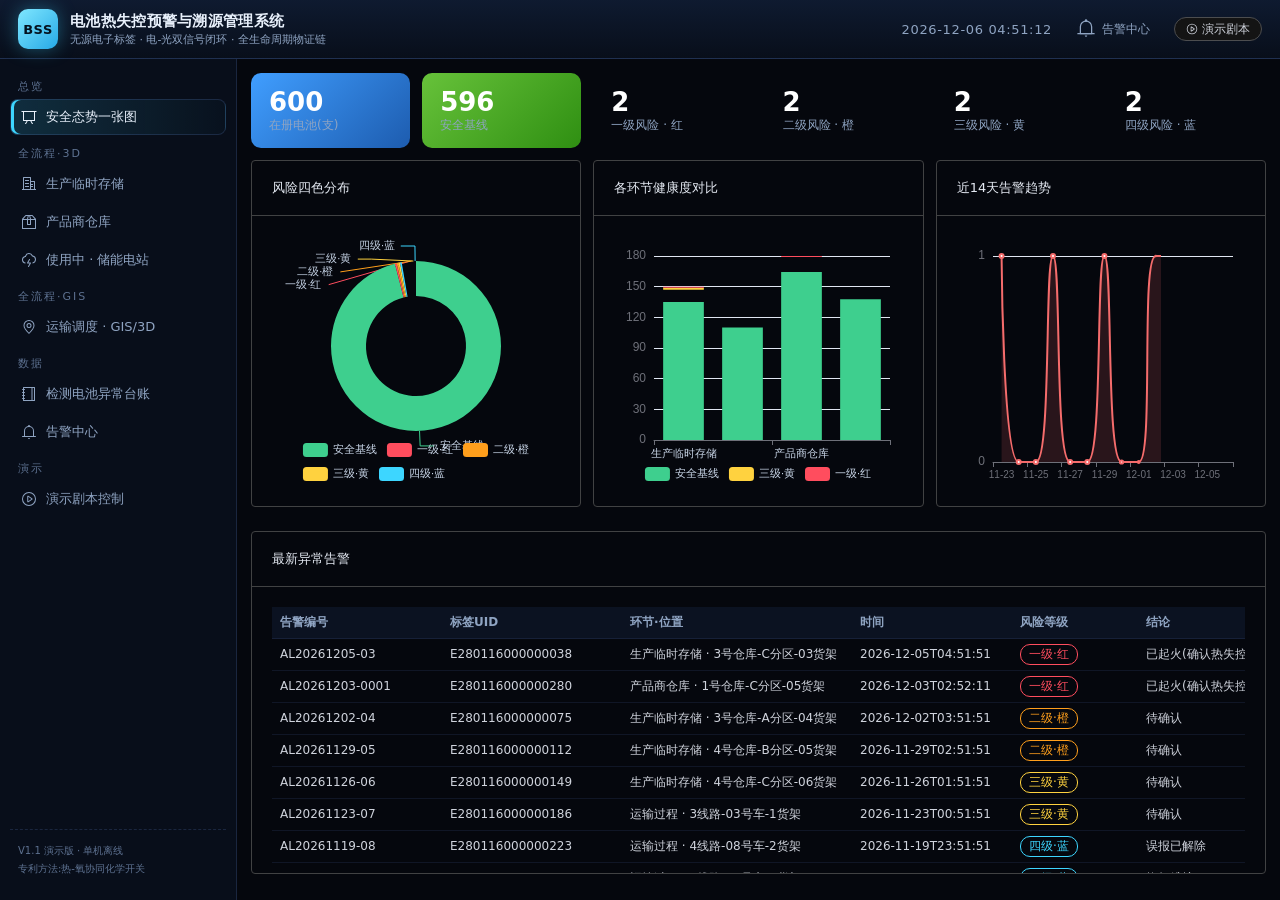
==== index.html @ 47a9e262 "feat: 具体位置编码(仓库-分区-货架/线路-车号-货架)+风险四色分级+人员巡检与AI摄像头巡检事件+定责依据精简+3D人员/叉车/AI摄像头/精细化输送线+表格单行不省略" ====
<!doctype html>
<html lang="zh-CN">
  <head>
    <meta charset="UTF-8" />
    <meta name="viewport" content="width=device-width, initial-scale=1.0" />
    <link rel="icon" href="data:," />
    <title>电池热失控预警与溯源管理系统</title>
    <script type="module" crossorigin src="./assets/index-DbwT81Ne.js"></script>
    <link rel="stylesheet" crossorigin href="./assets/index-CVp3FM0z.css">
  </head>
  <body>
    <div id="app"></div>
  </body>
</html>
---- assets/index-CVp3FM0z.css ----
:root{--el-color-white:#fff;--el-color-black:#000;--el-color-primary-rgb:64, 158, 255;--el-color-success-rgb:103, 194, 58;--el-color-warning-rgb:230, 162, 60;--el-color-danger-rgb:245, 108, 108;--el-color-error-rgb:245, 108, 108;--el-color-info-rgb:144, 147, 153;--el-font-size-extra-large:20px;--el-font-size-large:18px;--el-font-size-medium:16px;--el-font-size-base:14px;--el-font-size-small:13px;--el-font-size-extra-small:12px;--el-font-family:"Helvetica Neue", Helvetica, "PingFang SC", "Hiragino Sans GB", "Microsoft YaHei", "微软雅黑", Arial, sans-serif;--el-font-weight-primary:500;--el-font-line-height-primary:24px;--el-index-normal:1;--el-index-top:1000;--el-index-popper:2000;--el-border-radius-base:4px;--el-border-radius-small:2px;--el-border-radius-round:20px;--el-border-radius-circle:100%;--el-transition-duration:.3s;--el-transition-duration-fast:.2s;--el-transition-function-ease-in-out-bezier:cubic-bezier(.645, .045, .355, 1);--el-transition-function-fast-bezier:cubic-bezier(.23, 1, .32, 1);--el-transition-all:all var(--el-transition-duration) var(--el-transition-function-ease-in-out-bezier);--el-transition-fade:opacity var(--el-transition-duration) var(--el-transition-function-fast-bezier);--el-transition-md-fade:transform var(--el-transition-duration) var(--el-transition-function-fast-bezier), opacity var(--el-transition-duration) var(--el-transition-function-fast-bezier);--el-transition-fade-linear:opacity var(--el-transition-duration-fast) linear;--el-transition-border:border-color var(--el-transition-duration-fast) var(--el-transition-function-ease-in-out-bezier);--el-transition-box-shadow:box-shadow var(--el-transition-duration-fast) var(--el-transition-function-ease-in-out-bezier);--el-transition-color:color var(--el-transition-duration-fast) var(--el-transition-function-ease-in-out-bezier);--el-component-size-large:40px;--el-component-size:32px;--el-component-size-small:24px;--lightningcss-light:initial;--lightningcss-dark: ;color-scheme:light;--el-color-primary:#409eff;--el-color-primary-light-3:#79bbff;--el-color-primary-light-5:#a0cfff;--el-color-primary-light-7:#c6e2ff;--el-color-primary-light-8:#d9ecff;--el-color-primary-light-9:#ecf5ff;--el-color-primary-dark-2:#337ecc;--el-color-success:#67c23a;--el-color-success-light-3:#95d475;--el-color-success-light-5:#b3e19d;--el-color-success-light-7:#d1edc4;--el-color-success-light-8:#e1f3d8;--el-color-success-light-9:#f0f9eb;--el-color-success-dark-2:#529b2e;--el-color-warning:#e6a23c;--el-color-warning-light-3:#eebe77;--el-color-warning-light-5:#f3d19e;--el-color-warning-light-7:#f8e3c5;--el-color-warning-light-8:#faecd8;--el-color-warning-light-9:#fdf6ec;--el-color-warning-dark-2:#b88230;--el-color-danger:#f56c6c;--el-color-danger-light-3:#f89898;--el-color-danger-light-5:#fab6b6;--el-color-danger-light-7:#fcd3d3;--el-color-danger-light-8:#fde2e2;--el-color-danger-light-9:#fef0f0;--el-color-danger-dark-2:#c45656;--el-color-error:#f56c6c;--el-color-error-light-3:#f89898;--el-color-error-light-5:#fab6b6;--el-color-error-light-7:#fcd3d3;--el-color-error-light-8:#fde2e2;--el-color-error-light-9:#fef0f0;--el-color-error-dark-2:#c45656;--el-color-info:#909399;--el-color-info-light-3:#b1b3b8;--el-color-info-light-5:#c8c9cc;--el-color-info-light-7:#dedfe0;--el-color-info-light-8:#e9e9eb;--el-color-info-light-9:#f4f4f5;--el-color-info-dark-2:#73767a;--el-bg-color:#fff;--el-bg-color-page:#f2f3f5;--el-bg-color-overlay:#fff;--el-text-color-primary:#303133;--el-text-color-regular:#606266;--el-text-color-secondary:#909399;--el-text-color-placeholder:#a8abb2;--el-text-color-disabled:#c0c4cc;--el-border-color:#dcdfe6;--el-border-color-light:#e4e7ed;--el-border-color-lighter:#ebeef5;--el-border-color-extra-light:#f2f6fc;--el-border-color-dark:#d4d7de;--el-border-color-darker:#cdd0d6;--el-fill-color:#f0f2f5;--el-fill-color-light:#f5f7fa;--el-fill-color-lighter:#fafafa;--el-fill-color-extra-light:#fafcff;--el-fill-color-dark:#ebedf0;--el-fill-color-darker:#e6e8eb;--el-fill-color-blank:#fff;--el-box-shadow:0px 12px 32px 4px #0000000a, 0px 8px 20px #00000014;--el-box-shadow-light:0px 0px 12px #0000001f;--el-box-shadow-lighter:0px 0px 6px #0000001f;--el-box-shadow-dark:0px 16px 48px 16px #00000014, 0px 12px 32px #0000001f, 0px 8px 16px -8px #00000029;--el-disabled-bg-color:var(--el-fill-color-light);--el-disabled-text-color:var(--el-text-color-placeholder);--el-disabled-border-color:var(--el-border-color-light);--el-overlay-color:#000c;--el-overlay-color-light:#000000b3;--el-overlay-color-lighter:#00000080;--el-mask-color:#ffffffe6;--el-mask-color-extra-light:#ffffff4d;--el-border-width:1px;--el-border-style:solid;--el-border-color-hover:var(--el-text-color-disabled);--el-border:var(--el-border-width) var(--el-border-style) var(--el-border-color);--el-svg-monochrome-grey:var(--el-border-color)}.fade-in-linear-enter-active,.fade-in-linear-leave-active{transition:var(--el-transition-fade-linear)}.fade-in-linear-enter-from,.fade-in-linear-leave-to{opacity:0}.el-fade-in-linear-enter-active,.el-fade-in-linear-leave-active{transition:var(--el-transition-fade-linear)}.el-fade-in-linear-enter-from,.el-fade-in-linear-leave-to{opacity:0}.el-fade-in-enter-active,.el-fade-in-leave-active{transition:all var(--el-transition-duration) cubic-bezier(.55,0,.1,1)}.el-fade-in-enter-from,.el-fade-in-leave-active{opacity:0}.el-zoom-in-center-enter-active,.el-zoom-in-center-leave-active{transition:all var(--el-transition-duration) cubic-bezier(.55,0,.1,1)}.el-zoom-in-center-enter-from,.el-zoom-in-center-leave-active{opacity:0;transform:scaleX(0)}.el-zoom-in-top-enter-active,.el-zoom-in-top-leave-active{opacity:1;transition:var(--el-transition-md-fade);transform-origin:top;transform:scaleY(1)}.el-zoom-in-top-enter-active[data-popper-placement^=top],.el-zoom-in-top-leave-active[data-popper-placement^=top]{transform-origin:bottom}.el-zoom-in-top-enter-from,.el-zoom-in-top-leave-active{opacity:0;transform:scaleY(0)}.el-zoom-in-bottom-enter-active,.el-zoom-in-bottom-leave-active{opacity:1;transition:var(--el-transition-md-fade);transform-origin:bottom;transform:scaleY(1)}.el-zoom-in-bottom-enter-from,.el-zoom-in-bottom-leave-active{opacity:0;transform:scaleY(0)}.el-zoom-in-left-enter-active,.el-zoom-in-left-leave-active{opacity:1;transition:var(--el-transition-md-fade);transform-origin:0 0;transform:scale(1)}.el-zoom-in-left-enter-from,.el-zoom-in-left-leave-active{opacity:0;transform:scale(.45)}.collapse-transition{transition:var(--el-transition-duration) height ease-in-out,var(--el-transition-duration) padding-top ease-in-out,var(--el-transition-duration) padding-bottom ease-in-out}.el-collapse-transition-leave-active,.el-collapse-transition-enter-active{transition:var(--el-transition-duration) max-height ease-in-out,var(--el-transition-duration) padding-top ease-in-out,var(--el-transition-duration) padding-bottom ease-in-out}.horizontal-collapse-transition{transition:var(--el-transition-duration) width ease-in-out,var(--el-transition-duration) padding-left ease-in-out,var(--el-transition-duration) padding-right ease-in-out}.el-list-enter-active,.el-list-leave-active{transition:all 1s}.el-list-enter-from,.el-list-leave-to{opacity:0;transform:translateY(-30px)}.el-list-leave-active{position:absolute!important}.el-opacity-transition{transition:opacity var(--el-transition-duration) cubic-bezier(.55,0,.1,1)}.el-icon--right{margin-left:5px}.el-icon--left{margin-right:5px}@keyframes rotating{0%{transform:rotate(0)}to{transform:rotate(360deg)}}.el-icon{--color:inherit;fill:currentColor;width:1em;height:1em;color:var(--color);line-height:1em;font-size:inherit;justify-content:center;align-items:center;display:inline-flex;position:relative}.el-icon.is-loading{animation:2s linear infinite rotating}.el-icon svg{width:1em;height:1em}.el-affix--fixed{position:fixed}.el-alert{--el-alert-padding:8px 16px;--el-alert-border-radius-base:var(--el-border-radius-base);--el-alert-title-font-size:14px;--el-alert-title-with-description-font-size:16px;--el-alert-description-font-size:14px;--el-alert-close-font-size:16px;--el-alert-close-customed-font-size:14px;--el-alert-icon-size:16px;--el-alert-icon-large-size:28px;width:100%;padding:var(--el-alert-padding);box-sizing:border-box;border-radius:var(--el-alert-border-radius-base);background-color:var(--el-color-white);opacity:1;transition:opacity var(--el-transition-duration-fast);align-items:center;margin:0;display:flex;position:relative;overflow:hidden}.el-alert.is-light .el-alert__close-btn{color:var(--el-text-color-placeholder)}.el-alert.is-dark .el-alert__close-btn,.el-alert.is-dark .el-alert__description{color:var(--el-color-white)}.el-alert.is-center{justify-content:center}.el-alert--primary{--el-alert-bg-color:var(--el-color-primary-light-9)}.el-alert--primary.is-light{background-color:var(--el-alert-bg-color);color:var(--el-color-primary)}.el-alert--primary.is-light .el-alert__description{color:var(--el-color-primary)}.el-alert--primary.is-dark{background-color:var(--el-color-primary);color:var(--el-color-white)}.el-alert--success{--el-alert-bg-color:var(--el-color-success-light-9)}.el-alert--success.is-light{background-color:var(--el-alert-bg-color);color:var(--el-color-success)}.el-alert--success.is-light .el-alert__description{color:var(--el-color-success)}.el-alert--success.is-dark{background-color:var(--el-color-success);color:var(--el-color-white)}.el-alert--info{--el-alert-bg-color:var(--el-color-info-light-9)}.el-alert--info.is-light{background-color:var(--el-alert-bg-color);color:var(--el-color-info)}.el-alert--info.is-light .el-alert__description{color:var(--el-color-info)}.el-alert--info.is-dark{background-color:var(--el-color-info);color:var(--el-color-white)}.el-alert--warning{--el-alert-bg-color:var(--el-color-warning-light-9)}.el-alert--warning.is-light{background-color:var(--el-alert-bg-color);color:var(--el-color-warning)}.el-alert--warning.is-light .el-alert__description{color:var(--el-color-warning)}.el-alert--warning.is-dark{background-color:var(--el-color-warning);color:var(--el-color-white)}.el-alert--error{--el-alert-bg-color:var(--el-color-error-light-9)}.el-alert--error.is-light{background-color:var(--el-alert-bg-color);color:var(--el-color-error)}.el-alert--error.is-light .el-alert__description{color:var(--el-color-error)}.el-alert--error.is-dark{background-color:var(--el-color-error);color:var(--el-color-white)}.el-alert__content{flex-direction:column;gap:4px;display:flex}.el-alert .el-alert__icon{font-size:var(--el-alert-icon-size);width:var(--el-alert-icon-size);margin-right:8px}.el-alert .el-alert__icon.is-big{font-size:var(--el-alert-icon-large-size);width:var(--el-alert-icon-large-size);margin-right:12px}.el-alert__title{font-size:var(--el-alert-title-font-size);line-height:24px}.el-alert__title.with-description{font-size:var(--el-alert-title-with-description-font-size)}.el-alert .el-alert__description{font-size:var(--el-alert-description-font-size);margin:0}.el-alert .el-alert__close-btn{font-size:var(--el-alert-close-font-size);opacity:1;cursor:pointer;position:absolute;top:12px;right:16px}.el-alert .el-alert__close-btn.is-customed{font-style:normal;font-size:var(--el-alert-close-customed-font-size);line-height:24px;top:8px}.el-alert-fade-enter-from,.el-alert-fade-leave-active{opacity:0}.el-aside{box-sizing:border-box;width:var(--el-aside-width,300px);flex-shrink:0;overflow:auto}.el-autocomplete{--el-input-text-color:var(--el-text-color-regular);--el-input-border:var(--el-border);--el-input-hover-border:var(--el-border-color-hover);--el-input-focus-border:var(--el-color-primary);--el-input-transparent-border:0 0 0 1px transparent inset;--el-input-border-color:var(--el-border-color);--el-input-border-radius:var(--el-border-radius-base);--el-input-bg-color:var(--el-fill-color-blank);--el-input-icon-color:var(--el-text-color-placeholder);--el-input-placeholder-color:var(--el-text-color-placeholder);--el-input-hover-border-color:var(--el-border-color-hover);--el-input-clear-hover-color:var(--el-text-color-secondary);--el-input-focus-border-color:var(--el-color-primary);--el-input-width:100%;width:var(--el-input-width);display:inline-block;position:relative}.el-autocomplete__popper.el-popper{background:var(--el-bg-color-overlay);border:1px solid var(--el-border-color-light);box-shadow:var(--el-box-shadow-light)}.el-autocomplete__popper.el-popper .el-popper__arrow:before{border:1px solid var(--el-border-color-light)}.el-autocomplete__popper.el-popper[data-popper-placement^=top] .el-popper__arrow:before{border-top-color:#0000;border-left-color:#0000}.el-autocomplete__popper.el-popper[data-popper-placement^=bottom] .el-popper__arrow:before{border-bottom-color:#0000;border-right-color:#0000}.el-autocomplete__popper.el-popper[data-popper-placement^=left] .el-popper__arrow:before{border-bottom-color:#0000;border-left-color:#0000}.el-autocomplete__popper.el-popper[data-popper-placement^=right] .el-popper__arrow:before{border-top-color:#0000;border-right-color:#0000}.el-autocomplete-suggestion{border-radius:var(--el-border-radius-base);box-sizing:border-box}.el-autocomplete-suggestion__header{border-bottom:1px solid var(--el-border-color-lighter);padding:10px}.el-autocomplete-suggestion__footer{border-top:1px solid var(--el-border-color-lighter);padding:10px}.el-autocomplete-suggestion__wrap{box-sizing:border-box;max-height:280px;padding:10px 0}.el-autocomplete-suggestion__list{margin:0;padding:0}.el-autocomplete-suggestion li{cursor:pointer;color:var(--el-text-color-regular);line-height:34px;font-size:var(--el-font-size-base);text-align:left;text-overflow:ellipsis;white-space:nowrap;margin:0;padding:0 20px;list-style:none;overflow:hidden}.el-autocomplete-suggestion li:hover,.el-autocomplete-suggestion li.highlighted{background-color:var(--el-fill-color-light)}.el-autocomplete-suggestion li.divider{border-top:1px solid var(--el-color-black);margin-top:6px}.el-autocomplete-suggestion li.divider:last-child{margin-bottom:-6px}.el-autocomplete-suggestion.is-loading li{cursor:default;height:100px;color:var(--el-text-color-secondary);justify-content:center;align-items:center;font-size:20px;display:flex}.el-autocomplete-suggestion.is-loading li:hover{background-color:var(--el-bg-color-overlay)}.el-avatar{--el-avatar-text-color:var(--el-color-white);--el-avatar-bg-color:var(--el-text-color-disabled);--el-avatar-text-size:14px;--el-avatar-icon-size:18px;--el-avatar-border-radius:var(--el-border-radius-base);--el-avatar-size-large:56px;--el-avatar-size:40px;--el-avatar-size-small:24px;box-sizing:border-box;text-align:center;color:var(--el-avatar-text-color);background:var(--el-avatar-bg-color);width:var(--el-avatar-size);height:var(--el-avatar-size);font-size:var(--el-avatar-text-size);outline:none;justify-content:center;align-items:center;display:inline-flex;overflow:hidden}.el-avatar>img{width:100%;height:100%;display:block}.el-avatar--circle{border-radius:50%}.el-avatar--square{border-radius:var(--el-avatar-border-radius)}.el-avatar--icon{font-size:var(--el-avatar-icon-size)}.el-avatar--small{--el-avatar-size:24px}.el-avatar--large{--el-avatar-size:56px}.el-avatar-group{--el-avatar-group-item-gap:-8px;--el-avatar-group-collapse-item-gap:4px;display:inline-flex}.el-avatar-group .el-avatar{border:1px solid var(--el-border-color-extra-light)}.el-avatar-group .el-avatar:not(:first-child){margin-left:var(--el-avatar-group-item-gap)}.el-avatar-group__collapse-avatars{--el-avatar-group-item-gap:-8px;--el-avatar-group-collapse-item-gap:4px}.el-avatar-group__collapse-avatars .el-avatar:not(:first-child){margin-left:var(--el-avatar-group-collapse-item-gap)}.el-backtop{--el-backtop-bg-color:var(--el-bg-color-overlay);--el-backtop-text-color:var(--el-color-primary);--el-backtop-hover-bg-color:var(--el-border-color-extra-light);background-color:var(--el-backtop-bg-color);width:40px;height:40px;color:var(--el-backtop-text-color);box-shadow:var(--el-box-shadow-lighter);cursor:pointer;z-index:5;border-radius:50%;justify-content:center;align-items:center;font-size:20px;display:flex;position:fixed}.el-backtop:hover{background-color:var(--el-backtop-hover-bg-color)}.el-backtop__icon{font-size:20px}.el-badge{--el-badge-bg-color:var(--el-color-danger);--el-badge-radius:10px;--el-badge-font-size:12px;--el-badge-padding:6px;--el-badge-size:18px;vertical-align:middle;width:-moz-fit-content;width:fit-content;display:inline-block;position:relative}.el-badge__content{background-color:var(--el-badge-bg-color);border-radius:var(--el-badge-radius);color:var(--el-color-white);font-size:var(--el-badge-font-size);height:var(--el-badge-size);padding:0 var(--el-badge-padding);white-space:nowrap;border:1px solid var(--el-bg-color);justify-content:center;align-items:center;display:inline-flex}.el-badge__content.is-fixed{top:0;right:calc(1px + var(--el-badge-size) / 2);z-index:var(--el-index-normal);position:absolute;transform:translateY(-50%)translate(100%)}.el-badge__content.is-fixed.is-dot{right:5px}.el-badge__content.is-dot{border-radius:50%;width:8px;height:8px;padding:0;right:0}.el-badge__content.is-hide-zero{display:none}.el-badge__content--primary{background-color:var(--el-color-primary)}.el-badge__content--success{background-color:var(--el-color-success)}.el-badge__content--warning{background-color:var(--el-color-warning)}.el-badge__content--info{background-color:var(--el-color-info)}.el-badge__content--danger{background-color:var(--el-color-danger)}.el-breadcrumb__separator{color:var(--el-text-color-placeholder);margin:0 9px;font-weight:700}.el-breadcrumb__separator.el-icon{margin:0 6px;font-weight:400}.el-breadcrumb__separator.el-icon svg{vertical-align:middle}.el-breadcrumb__item{float:left;align-items:center;display:inline-flex}.el-breadcrumb__inner{color:var(--el-text-color-regular)}.el-breadcrumb__inner.is-link,.el-breadcrumb__inner a{transition:var(--el-transition-color);color:var(--el-text-color-primary);font-weight:700;text-decoration:none}.el-breadcrumb__inner.is-link:hover,.el-breadcrumb__inner a:hover{color:var(--el-color-primary);cursor:pointer}.el-breadcrumb__item:last-child .el-breadcrumb__inner,.el-breadcrumb__item:last-child .el-breadcrumb__inner:hover,.el-breadcrumb__item:last-child .el-breadcrumb__inner a,.el-breadcrumb__item:last-child .el-breadcrumb__inner a:hover{color:var(--el-text-color-regular);cursor:text;font-weight:400}.el-breadcrumb__item:last-child .el-breadcrumb__separator{display:none}.el-breadcrumb{font-size:14px;line-height:1}.el-breadcrumb:before,.el-breadcrumb:after{content:"";display:table}.el-breadcrumb:after{clear:both}.el-button-group>.el-button+.el-button{margin-left:0}.el-button-group>.el-button:first-child:last-child{border-top-right-radius:var(--el-border-radius-base);border-bottom-right-radius:var(--el-border-radius-base);border-top-left-radius:var(--el-border-radius-base);border-bottom-left-radius:var(--el-border-radius-base)}.el-button-group>.el-button:first-child:last-child.is-round{border-radius:var(--el-border-radius-round)}.el-button-group>.el-button:first-child:last-child.is-circle{border-radius:50%}.el-button-group>.el-button:not(:first-child):not(:last-child){border-radius:0}.el-button-group>.el-button:hover,.el-button-group>.el-button:focus,.el-button-group>.el-button:active,.el-button-group>.el-button.is-active{z-index:1}.el-button-group--horizontal{vertical-align:middle;display:inline-block}.el-button-group--horizontal:before,.el-button-group--horizontal:after{content:"";display:table}.el-button-group--horizontal:after{clear:both}.el-button-group--horizontal>.el-button{float:left;position:relative}.el-button-group--horizontal>.el-button:first-child{border-top-right-radius:0;border-bottom-right-radius:0}.el-button-group--horizontal>.el-button:last-child{border-top-left-radius:0;border-bottom-left-radius:0}.el-button-group--horizontal>.el-button:not(:last-child){margin-right:-1px}.el-button-group--horizontal .el-button--primary:first-child{border-right-color:var(--el-button-divide-border-color)}.el-button-group--horizontal .el-button--primary:last-child{border-left-color:var(--el-button-divide-border-color)}.el-button-group--horizontal .el-button--primary:not(:first-child):not(:last-child){border-left-color:var(--el-button-divide-border-color);border-right-color:var(--el-button-divide-border-color)}.el-button-group--horizontal .el-button--success:first-child{border-right-color:var(--el-button-divide-border-color)}.el-button-group--horizontal .el-button--success:last-child{border-left-color:var(--el-button-divide-border-color)}.el-button-group--horizontal .el-button--success:not(:first-child):not(:last-child){border-left-color:var(--el-button-divide-border-color);border-right-color:var(--el-button-divide-border-color)}.el-button-group--horizontal .el-button--warning:first-child{border-right-color:var(--el-button-divide-border-color)}.el-button-group--horizontal .el-button--warning:last-child{border-left-color:var(--el-button-divide-border-color)}.el-button-group--horizontal .el-button--warning:not(:first-child):not(:last-child){border-left-color:var(--el-button-divide-border-color);border-right-color:var(--el-button-divide-border-color)}.el-button-group--horizontal .el-button--danger:first-child{border-right-color:var(--el-button-divide-border-color)}.el-button-group--horizontal .el-button--danger:last-child{border-left-color:var(--el-button-divide-border-color)}.el-button-group--horizontal .el-button--danger:not(:first-child):not(:last-child){border-left-color:var(--el-button-divide-border-color);border-right-color:var(--el-button-divide-border-color)}.el-button-group--horizontal .el-button--info:first-child{border-right-color:var(--el-button-divide-border-color)}.el-button-group--horizontal .el-button--info:last-child{border-left-color:var(--el-button-divide-border-color)}.el-button-group--horizontal .el-button--info:not(:first-child):not(:last-child){border-left-color:var(--el-button-divide-border-color);border-right-color:var(--el-button-divide-border-color)}.el-button-group--horizontal>.el-dropdown>.el-button{border-left-color:var(--el-button-divide-border-color);border-top-left-radius:0;border-bottom-left-radius:0}.el-button-group--vertical{flex-direction:column;align-items:stretch;display:inline-flex}.el-button-group--vertical>.el-button{margin-top:-1px}.el-button-group--vertical>.el-button:first-child{border-bottom-right-radius:0;border-bottom-left-radius:0}.el-button-group--vertical>.el-button:last-child{border-top-left-radius:0;border-top-right-radius:0}.el-button-group--vertical>.el-dropdown{margin-top:-1px}.el-button-group--vertical>.el-dropdown>.el-button{border-left-color:var(--el-button-divide-border-color);border-top-left-radius:0;border-top-right-radius:0}.el-button-group--vertical .el-button--primary:first-child{border-bottom-color:var(--el-button-divide-border-color)}.el-button-group--vertical .el-button--primary:last-child{border-top-color:var(--el-button-divide-border-color)}.el-button-group--vertical .el-button--primary:not(:first-child):not(:last-child){border-top-color:var(--el-button-divide-border-color);border-bottom-color:var(--el-button-divide-border-color)}.el-button-group--vertical .el-button--success:first-child{border-bottom-color:var(--el-button-divide-border-color)}.el-button-group--vertical .el-button--success:last-child{border-top-color:var(--el-button-divide-border-color)}.el-button-group--vertical .el-button--success:not(:first-child):not(:last-child){border-top-color:var(--el-button-divide-border-color);border-bottom-color:var(--el-button-divide-border-color)}.el-button-group--vertical .el-button--warning:first-child{border-bottom-color:var(--el-button-divide-border-color)}.el-button-group--vertical .el-button--warning:last-child{border-top-color:var(--el-button-divide-border-color)}.el-button-group--vertical .el-button--warning:not(:first-child):not(:last-child){border-top-color:var(--el-button-divide-border-color);border-bottom-color:var(--el-button-divide-border-color)}.el-button-group--vertical .el-button--danger:first-child{border-bottom-color:var(--el-button-divide-border-color)}.el-button-group--vertical .el-button--danger:last-child{border-top-color:var(--el-button-divide-border-color)}.el-button-group--vertical .el-button--danger:not(:first-child):not(:last-child){border-top-color:var(--el-button-divide-border-color);border-bottom-color:var(--el-button-divide-border-color)}.el-button-group--vertical .el-button--info:first-child{border-bottom-color:var(--el-button-divide-border-color)}.el-button-group--vertical .el-button--info:last-child{border-top-color:var(--el-button-divide-border-color)}.el-button-group--vertical .el-button--info:not(:first-child):not(:last-child){border-top-color:var(--el-button-divide-border-color);border-bottom-color:var(--el-button-divide-border-color)}.el-button{--el-button-font-weight:var(--el-font-weight-primary);--el-button-border-color:var(--el-border-color);--el-button-bg-color:var(--el-fill-color-blank);--el-button-text-color:var(--el-text-color-regular);--el-button-disabled-text-color:var(--el-disabled-text-color);--el-button-disabled-bg-color:var(--el-fill-color-blank);--el-button-disabled-border-color:var(--el-border-color-light);--el-button-divide-border-color:#ffffff80;--el-button-hover-text-color:var(--el-color-primary);--el-button-hover-bg-color:var(--el-color-primary-light-9);--el-button-hover-border-color:var(--el-color-primary-light-7);--el-button-active-text-color:var(--el-button-hover-text-color);--el-button-active-border-color:var(--el-color-primary);--el-button-active-bg-color:var(--el-button-hover-bg-color);--el-button-outline-color:var(--el-color-primary-light-5);--el-button-hover-link-text-color:var(--el-text-color-secondary);--el-button-active-color:var(--el-text-color-primary);white-space:nowrap;cursor:pointer;height:32px;color:var(--el-button-text-color);text-align:center;box-sizing:border-box;line-height:1;font-weight:var(--el-button-font-weight);-webkit-user-select:none;user-select:none;vertical-align:middle;-webkit-appearance:none;background-color:var(--el-button-bg-color);border:var(--el-border);border-color:var(--el-button-border-color);outline:none;justify-content:center;align-items:center;transition:all .1s;display:inline-flex}.el-button:hover{color:var(--el-button-hover-text-color);border-color:var(--el-button-hover-border-color);background-color:var(--el-button-hover-bg-color);outline:none}.el-button:active{color:var(--el-button-active-text-color);border-color:var(--el-button-active-border-color);background-color:var(--el-button-active-bg-color);outline:none}.el-button:focus-visible{outline:2px solid var(--el-button-outline-color);outline-offset:1px;transition:outline-offset,outline}.el-button>span{align-items:center;display:inline-flex}.el-button+.el-button{margin-left:12px}.el-button{font-size:var(--el-font-size-base);border-radius:var(--el-border-radius-base);padding:8px 15px}.el-button.is-round{padding:8px 15px}.el-button::-moz-focus-inner{border:0}.el-button [class*=el-icon]+span{margin-left:6px}.el-button [class*=el-icon] svg{vertical-align:bottom}.el-button.is-plain{--el-button-hover-text-color:var(--el-color-primary);--el-button-hover-bg-color:var(--el-fill-color-blank);--el-button-hover-border-color:var(--el-color-primary)}.el-button.is-active{color:var(--el-button-active-text-color);border-color:var(--el-button-active-border-color);background-color:var(--el-button-active-bg-color);outline:none}.el-button.is-disabled,.el-button.is-disabled:hover{color:var(--el-button-disabled-text-color);cursor:not-allowed;background-image:none;background-color:var(--el-button-disabled-bg-color);border-color:var(--el-button-disabled-border-color)}.el-button.is-loading{pointer-events:none;position:relative}.el-button.is-loading:before{z-index:1;pointer-events:none;content:"";border-radius:inherit;background-color:var(--el-mask-color-extra-light);position:absolute;top:-1px;bottom:-1px;left:-1px;right:-1px}.el-button.is-round{border-radius:var(--el-border-radius-round)}.el-button.is-dashed{--el-button-hover-text-color:var(--el-color-primary);--el-button-hover-bg-color:var(--el-fill-color-blank);--el-button-hover-border-color:var(--el-color-primary);border-style:dashed}.el-button.is-circle{border-radius:50%;width:32px;padding:8px}.el-button.is-text{color:var(--el-button-text-color);background-color:#0000;border:0 solid #0000}.el-button.is-text.is-disabled{color:var(--el-button-disabled-text-color);background-color:#0000!important}.el-button.is-text:not(.is-disabled):hover{background-color:var(--el-fill-color-light)}.el-button.is-text:not(.is-disabled):focus-visible{outline:2px solid var(--el-button-outline-color);outline-offset:1px;transition:outline-offset,outline}.el-button.is-text:not(.is-disabled):active{background-color:var(--el-fill-color)}.el-button.is-text:not(.is-disabled).is-has-bg{background-color:var(--el-fill-color-light)}.el-button.is-text:not(.is-disabled).is-has-bg:hover{background-color:var(--el-fill-color)}.el-button.is-text:not(.is-disabled).is-has-bg:active{background-color:var(--el-fill-color-dark)}.el-button__text--expand{letter-spacing:.3em;margin-right:-.3em}.el-button.is-link{color:var(--el-button-text-color);background:0 0;border-color:#0000;height:auto;padding:2px}.el-button.is-link:hover{color:var(--el-button-hover-link-text-color)}.el-button.is-link.is-disabled{color:var(--el-button-disabled-text-color);background-color:#0000!important;border-color:#0000!important}.el-button.is-link:not(.is-disabled):hover{background-color:#0000;border-color:#0000}.el-button.is-link:not(.is-disabled):active{color:var(--el-button-active-color);background-color:#0000;border-color:#0000}.el-button--text{color:var(--el-color-primary);background:0 0;border-color:#0000;padding-left:0;padding-right:0}.el-button--text.is-disabled{color:var(--el-button-disabled-text-color);background-color:#0000!important;border-color:#0000!important}.el-button--text:not(.is-disabled):hover{color:var(--el-color-primary-light-3);background-color:#0000;border-color:#0000}.el-button--text:not(.is-disabled):active{color:var(--el-color-primary-dark-2);background-color:#0000;border-color:#0000}.el-button__link--expand{letter-spacing:.3em;margin-right:-.3em}.el-button--primary{--el-button-text-color:var(--el-color-white);--el-button-bg-color:var(--el-color-primary);--el-button-border-color:var(--el-color-primary);--el-button-outline-color:var(--el-color-primary-light-5);--el-button-active-color:var(--el-color-primary-dark-2);--el-button-hover-text-color:var(--el-color-white);--el-button-hover-link-text-color:var(--el-color-primary-light-5);--el-button-hover-bg-color:var(--el-color-primary-light-3);--el-button-hover-border-color:var(--el-color-primary-light-3);--el-button-active-bg-color:var(--el-color-primary-dark-2);--el-button-active-border-color:var(--el-color-primary-dark-2);--el-button-disabled-text-color:var(--el-color-white);--el-button-disabled-bg-color:var(--el-color-primary-light-5);--el-button-disabled-border-color:var(--el-color-primary-light-5)}.el-button--primary.is-plain,.el-button--primary.is-text,.el-button--primary.is-link{--el-button-text-color:var(--el-color-primary);--el-button-bg-color:var(--el-color-primary-light-9);--el-button-border-color:var(--el-color-primary-light-5);--el-button-hover-text-color:var(--el-color-white);--el-button-hover-bg-color:var(--el-color-primary);--el-button-hover-border-color:var(--el-color-primary);--el-button-active-text-color:var(--el-color-white)}.el-button--primary.is-plain.is-disabled,.el-button--primary.is-plain.is-disabled:hover,.el-button--primary.is-plain.is-disabled:focus,.el-button--primary.is-plain.is-disabled:active,.el-button--primary.is-text.is-disabled,.el-button--primary.is-text.is-disabled:hover,.el-button--primary.is-text.is-disabled:focus,.el-button--primary.is-text.is-disabled:active,.el-button--primary.is-link.is-disabled,.el-button--primary.is-link.is-disabled:hover,.el-button--primary.is-link.is-disabled:focus,.el-button--primary.is-link.is-disabled:active{color:var(--el-color-primary-light-5);background-color:var(--el-color-primary-light-9);border-color:var(--el-color-primary-light-8)}.el-button--primary.is-dashed{--el-button-text-color:var(--el-color-primary);--el-button-bg-color:var(--el-color-primary-light-9);--el-button-border-color:var(--el-color-primary-light-5);--el-button-hover-text-color:var(--el-color-primary);--el-button-hover-bg-color:var(--el-color-primary-light-9);--el-button-hover-border-color:var(--el-color-primary-light-3);--el-button-active-text-color:var(--el-color-primary-dark-2);--el-button-active-bg-color:var(--el-color-primary-light-9);--el-button-active-border-color:var(--el-color-primary-dark-2)}.el-button--primary.is-dashed.is-disabled,.el-button--primary.is-dashed.is-disabled:hover,.el-button--primary.is-dashed.is-disabled:focus,.el-button--primary.is-dashed.is-disabled:active{color:var(--el-color-primary-light-5);background-color:var(--el-color-primary-light-9);border-color:var(--el-color-primary-light-8)}.el-button--success{--el-button-text-color:var(--el-color-white);--el-button-bg-color:var(--el-color-success);--el-button-border-color:var(--el-color-success);--el-button-outline-color:var(--el-color-success-light-5);--el-button-active-color:var(--el-color-success-dark-2);--el-button-hover-text-color:var(--el-color-white);--el-button-hover-link-text-color:var(--el-color-success-light-5);--el-button-hover-bg-color:var(--el-color-success-light-3);--el-button-hover-border-color:var(--el-color-success-light-3);--el-button-active-bg-color:var(--el-color-success-dark-2);--el-button-active-border-color:var(--el-color-success-dark-2);--el-button-disabled-text-color:var(--el-color-white);--el-button-disabled-bg-color:var(--el-color-success-light-5);--el-button-disabled-border-color:var(--el-color-success-light-5)}.el-button--success.is-plain,.el-button--success.is-text,.el-button--success.is-link{--el-button-text-color:var(--el-color-success);--el-button-bg-color:var(--el-color-success-light-9);--el-button-border-color:var(--el-color-success-light-5);--el-button-hover-text-color:var(--el-color-white);--el-button-hover-bg-color:var(--el-color-success);--el-button-hover-border-color:var(--el-color-success);--el-button-active-text-color:var(--el-color-white)}.el-button--success.is-plain.is-disabled,.el-button--success.is-plain.is-disabled:hover,.el-button--success.is-plain.is-disabled:focus,.el-button--success.is-plain.is-disabled:active,.el-button--success.is-text.is-disabled,.el-button--success.is-text.is-disabled:hover,.el-button--success.is-text.is-disabled:focus,.el-button--success.is-text.is-disabled:active,.el-button--success.is-link.is-disabled,.el-button--success.is-link.is-disabled:hover,.el-button--success.is-link.is-disabled:focus,.el-button--success.is-link.is-disabled:active{color:var(--el-color-success-light-5);background-color:var(--el-color-success-light-9);border-color:var(--el-color-success-light-8)}.el-button--success.is-dashed{--el-button-text-color:var(--el-color-success);--el-button-bg-color:var(--el-color-success-light-9);--el-button-border-color:var(--el-color-success-light-5);--el-button-hover-text-color:var(--el-color-success);--el-button-hover-bg-color:var(--el-color-success-light-9);--el-button-hover-border-color:var(--el-color-success-light-3);--el-button-active-text-color:var(--el-color-success-dark-2);--el-button-active-bg-color:var(--el-color-success-light-9);--el-button-active-border-color:var(--el-color-success-dark-2)}.el-button--success.is-dashed.is-disabled,.el-button--success.is-dashed.is-disabled:hover,.el-button--success.is-dashed.is-disabled:focus,.el-button--success.is-dashed.is-disabled:active{color:var(--el-color-success-light-5);background-color:var(--el-color-success-light-9);border-color:var(--el-color-success-light-8)}.el-button--warning{--el-button-text-color:var(--el-color-white);--el-button-bg-color:var(--el-color-warning);--el-button-border-color:var(--el-color-warning);--el-button-outline-color:var(--el-color-warning-light-5);--el-button-active-color:var(--el-color-warning-dark-2);--el-button-hover-text-color:var(--el-color-white);--el-button-hover-link-text-color:var(--el-color-warning-light-5);--el-button-hover-bg-color:var(--el-color-warning-light-3);--el-button-hover-border-color:var(--el-color-warning-light-3);--el-button-active-bg-color:var(--el-color-warning-dark-2);--el-button-active-border-color:var(--el-color-warning-dark-2);--el-button-disabled-text-color:var(--el-color-white);--el-button-disabled-bg-color:var(--el-color-warning-light-5);--el-button-disabled-border-color:var(--el-color-warning-light-5)}.el-button--warning.is-plain,.el-button--warning.is-text,.el-button--warning.is-link{--el-button-text-color:var(--el-color-warning);--el-button-bg-color:var(--el-color-warning-light-9);--el-button-border-color:var(--el-color-warning-light-5);--el-button-hover-text-color:var(--el-color-white);--el-button-hover-bg-color:var(--el-color-warning);--el-button-hover-border-color:var(--el-color-warning);--el-button-active-text-color:var(--el-color-white)}.el-button--warning.is-plain.is-disabled,.el-button--warning.is-plain.is-disabled:hover,.el-button--warning.is-plain.is-disabled:focus,.el-button--warning.is-plain.is-disabled:active,.el-button--warning.is-text.is-disabled,.el-button--warning.is-text.is-disabled:hover,.el-button--warning.is-text.is-disabled:focus,.el-button--warning.is-text.is-disabled:active,.el-button--warning.is-link.is-disabled,.el-button--warning.is-link.is-disabled:hover,.el-button--warning.is-link.is-disabled:focus,.el-button--warning.is-link.is-disabled:active{color:var(--el-color-warning-light-5);background-color:var(--el-color-warning-light-9);border-color:var(--el-color-warning-light-8)}.el-button--warning.is-dashed{--el-button-text-color:var(--el-color-warning);--el-button-bg-color:var(--el-color-warning-light-9);--el-button-border-color:var(--el-color-warning-light-5);--el-button-hover-text-color:var(--el-color-warning);--el-button-hover-bg-color:var(--el-color-warning-light-9);--el-button-hover-border-color:var(--el-color-warning-light-3);--el-button-active-text-color:var(--el-color-warning-dark-2);--el-button-active-bg-color:var(--el-color-warning-light-9);--el-button-active-border-color:var(--el-color-warning-dark-2)}.el-button--warning.is-dashed.is-disabled,.el-button--warning.is-dashed.is-disabled:hover,.el-button--warning.is-dashed.is-disabled:focus,.el-button--warning.is-dashed.is-disabled:active{color:var(--el-color-warning-light-5);background-color:var(--el-color-warning-light-9);border-color:var(--el-color-warning-light-8)}.el-button--danger{--el-button-text-color:var(--el-color-white);--el-button-bg-color:var(--el-color-danger);--el-button-border-color:var(--el-color-danger);--el-button-outline-color:var(--el-color-danger-light-5);--el-button-active-color:var(--el-color-danger-dark-2);--el-button-hover-text-color:var(--el-color-white);--el-button-hover-link-text-color:var(--el-color-danger-light-5);--el-button-hover-bg-color:var(--el-color-danger-light-3);--el-button-hover-border-color:var(--el-color-danger-light-3);--el-button-active-bg-color:var(--el-color-danger-dark-2);--el-button-active-border-color:var(--el-color-danger-dark-2);--el-button-disabled-text-color:var(--el-color-white);--el-button-disabled-bg-color:var(--el-color-danger-light-5);--el-button-disabled-border-color:var(--el-color-danger-light-5)}.el-button--danger.is-plain,.el-button--danger.is-text,.el-button--danger.is-link{--el-button-text-color:var(--el-color-danger);--el-button-bg-color:var(--el-color-danger-light-9);--el-button-border-color:var(--el-color-danger-light-5);--el-button-hover-text-color:var(--el-color-white);--el-button-hover-bg-color:var(--el-color-danger);--el-button-hover-border-color:var(--el-color-danger);--el-button-active-text-color:var(--el-color-white)}.el-button--danger.is-plain.is-disabled,.el-button--danger.is-plain.is-disabled:hover,.el-button--danger.is-plain.is-disabled:focus,.el-button--danger.is-plain.is-disabled:active,.el-button--danger.is-text.is-disabled,.el-button--danger.is-text.is-disabled:hover,.el-button--danger.is-text.is-disabled:focus,.el-button--danger.is-text.is-disabled:active,.el-button--danger.is-link.is-disabled,.el-button--danger.is-link.is-disabled:hover,.el-button--danger.is-link.is-disabled:focus,.el-button--danger.is-link.is-disabled:active{color:var(--el-color-danger-light-5);background-color:var(--el-color-danger-light-9);border-color:var(--el-color-danger-light-8)}.el-button--danger.is-dashed{--el-button-text-color:var(--el-color-danger);--el-button-bg-color:var(--el-color-danger-light-9);--el-button-border-color:var(--el-color-danger-light-5);--el-button-hover-text-color:var(--el-color-danger);--el-button-hover-bg-color:var(--el-color-danger-light-9);--el-button-hover-border-color:var(--el-color-danger-light-3);--el-button-active-text-color:var(--el-color-danger-dark-2);--el-button-active-bg-color:var(--el-color-danger-light-9);--el-button-active-border-color:var(--el-color-danger-dark-2)}.el-button--danger.is-dashed.is-disabled,.el-button--danger.is-dashed.is-disabled:hover,.el-button--danger.is-dashed.is-disabled:focus,.el-button--danger.is-dashed.is-disabled:active{color:var(--el-color-danger-light-5);background-color:var(--el-color-danger-light-9);border-color:var(--el-color-danger-light-8)}.el-button--info{--el-button-text-color:var(--el-color-white);--el-button-bg-color:var(--el-color-info);--el-button-border-color:var(--el-color-info);--el-button-outline-color:var(--el-color-info-light-5);--el-button-active-color:var(--el-color-info-dark-2);--el-button-hover-text-color:var(--el-color-white);--el-button-hover-link-text-color:var(--el-color-info-light-5);--el-button-hover-bg-color:var(--el-color-info-light-3);--el-button-hover-border-color:var(--el-color-info-light-3);--el-button-active-bg-color:var(--el-color-info-dark-2);--el-button-active-border-color:var(--el-color-info-dark-2);--el-button-disabled-text-color:var(--el-color-white);--el-button-disabled-bg-color:var(--el-color-info-light-5);--el-button-disabled-border-color:var(--el-color-info-light-5)}.el-button--info.is-plain,.el-button--info.is-text,.el-button--info.is-link{--el-button-text-color:var(--el-color-info);--el-button-bg-color:var(--el-color-info-light-9);--el-button-border-color:var(--el-color-info-light-5);--el-button-hover-text-color:var(--el-color-white);--el-button-hover-bg-color:var(--el-color-info);--el-button-hover-border-color:var(--el-color-info);--el-button-active-text-color:var(--el-color-white)}.el-button--info.is-plain.is-disabled,.el-button--info.is-plain.is-disabled:hover,.el-button--info.is-plain.is-disabled:focus,.el-button--info.is-plain.is-disabled:active,.el-button--info.is-text.is-disabled,.el-button--info.is-text.is-disabled:hover,.el-button--info.is-text.is-disabled:focus,.el-button--info.is-text.is-disabled:active,.el-button--info.is-link.is-disabled,.el-button--info.is-link.is-disabled:hover,.el-button--info.is-link.is-disabled:focus,.el-button--info.is-link.is-disabled:active{color:var(--el-color-info-light-5);background-color:var(--el-color-info-light-9);border-color:var(--el-color-info-light-8)}.el-button--info.is-dashed{--el-button-text-color:var(--el-color-info);--el-button-bg-color:var(--el-color-info-light-9);--el-button-border-color:var(--el-color-info-light-5);--el-button-hover-text-color:var(--el-color-info);--el-button-hover-bg-color:var(--el-color-info-light-9);--el-button-hover-border-color:var(--el-color-info-light-3);--el-button-active-text-color:var(--el-color-info-dark-2);--el-button-active-bg-color:var(--el-color-info-light-9);--el-button-active-border-color:var(--el-color-info-dark-2)}.el-button--info.is-dashed.is-disabled,.el-button--info.is-dashed.is-disabled:hover,.el-button--info.is-dashed.is-disabled:focus,.el-button--info.is-dashed.is-disabled:active{color:var(--el-color-info-light-5);background-color:var(--el-color-info-light-9);border-color:var(--el-color-info-light-8)}.el-button--large{--el-button-size:40px;height:var(--el-button-size)}.el-button--large [class*=el-icon]+span{margin-left:8px}.el-button--large{font-size:var(--el-font-size-base);border-radius:var(--el-border-radius-base);padding:12px 19px}.el-button--large.is-round{padding:12px 19px}.el-button--large.is-circle{width:var(--el-button-size);padding:12px}.el-button--small{--el-button-size:24px;height:var(--el-button-size)}.el-button--small [class*=el-icon]+span{margin-left:4px}.el-button--small{border-radius:calc(var(--el-border-radius-base) - 1px);padding:5px 11px;font-size:12px}.el-button--small.is-round{padding:5px 11px}.el-button--small.is-circle{width:var(--el-button-size);padding:5px}.el-calendar{--el-calendar-border:var(--el-table-border,1px solid var(--el-border-color-lighter));--el-calendar-header-border-bottom:var(--el-calendar-border);--el-calendar-selected-bg-color:var(--el-color-primary-light-9);--el-calendar-cell-width:85px;background-color:var(--el-fill-color-blank)}.el-calendar__header{border-bottom:var(--el-calendar-header-border-bottom);justify-content:space-between;padding:12px 20px;display:flex}.el-calendar__title{color:var(--el-text-color);align-self:center}.el-calendar__body{padding:12px 20px 35px}.el-calendar__select-controller .el-select{margin-right:8px}.el-calendar__select-controller .el-calendar-select__year{width:120px}.el-calendar__select-controller .el-calendar-select__month{width:60px}.el-calendar-table{table-layout:fixed;width:100%}.el-calendar-table thead th{color:var(--el-text-color-regular);padding:12px 0;font-weight:400}.el-calendar-table:not(.is-range) td.prev,.el-calendar-table:not(.is-range) td.next{color:var(--el-text-color-placeholder)}.el-calendar-table td{border-bottom:var(--el-calendar-border);border-right:var(--el-calendar-border);vertical-align:top;transition:background-color var(--el-transition-duration-fast) ease}.el-calendar-table td.is-selected{background-color:var(--el-calendar-selected-bg-color)}.el-calendar-table td.is-today{color:var(--el-color-primary)}.el-calendar-table tr:first-child td{border-top:var(--el-calendar-border)}.el-calendar-table tr td:first-child{border-left:var(--el-calendar-border)}.el-calendar-table tr.el-calendar-table__row--hide-border td{border-top:none}.el-calendar-table .el-calendar-day{box-sizing:border-box;height:var(--el-calendar-cell-width);padding:8px}.el-calendar-table .el-calendar-day:hover{cursor:pointer;background-color:var(--el-calendar-selected-bg-color)}.el-card{--el-card-border-color:var(--el-border-color-light);--el-card-border-radius:4px;--el-card-padding:20px;--el-card-bg-color:var(--el-fill-color-blank);border-radius:var(--el-card-border-radius);border:1px solid var(--el-card-border-color);background-color:var(--el-card-bg-color);color:var(--el-text-color-primary);transition:var(--el-transition-duration);flex-direction:column;display:flex;overflow:hidden}.el-card.is-always-shadow,.el-card.is-hover-shadow:hover,.el-card.is-hover-shadow:focus{box-shadow:var(--el-box-shadow-light)}.el-card__header{padding:calc(var(--el-card-padding) - 2px) var(--el-card-padding);border-bottom:1px solid var(--el-card-border-color);box-sizing:border-box}.el-card__body{padding:var(--el-card-padding);flex-grow:1;overflow:auto}.el-card__footer{padding:calc(var(--el-card-padding) - 2px) var(--el-card-padding);border-top:1px solid var(--el-card-border-color);box-sizing:border-box}.el-carousel__item{width:100%;height:100%;z-index:calc(var(--el-index-normal) - 1);display:inline-block;position:absolute;top:0;left:0;overflow:hidden}.el-carousel__item.is-active{z-index:calc(var(--el-index-normal) - 1)}.el-carousel__item.is-animating{transition:transform .4s ease-in-out}.el-carousel__item--card{width:50%;transition:transform .4s ease-in-out}.el-carousel__item--card.is-in-stage{cursor:pointer;z-index:var(--el-index-normal)}.el-carousel__item--card.is-in-stage:hover .el-carousel__mask,.el-carousel__item--card.is-in-stage.is-hover .el-carousel__mask{opacity:.12}.el-carousel__item--card.is-active{z-index:calc(var(--el-index-normal) + 1)}.el-carousel__item--card-vertical{width:100%;height:50%}.el-carousel__mask{background-color:var(--el-color-white);opacity:.24;width:100%;height:100%;transition:var(--el-transition-duration-fast);position:absolute;top:0;left:0}.el-carousel{--el-carousel-arrow-font-size:12px;--el-carousel-arrow-size:36px;--el-carousel-arrow-background:#1f2d3d1c;--el-carousel-arrow-hover-background:#1f2d3d3b;--el-carousel-indicator-width:30px;--el-carousel-indicator-height:2px;--el-carousel-indicator-padding-horizontal:4px;--el-carousel-indicator-padding-vertical:12px;--el-carousel-indicator-out-color:var(--el-border-color-hover);position:relative}.el-carousel--horizontal,.el-carousel--vertical{overflow:hidden}.el-carousel.is-vertical-outside{flex-direction:row;align-items:center;display:flex}.el-carousel.is-vertical-outside .el-carousel__container{flex:1}.el-carousel__container{height:300px;position:relative}.el-carousel__arrow{height:var(--el-carousel-arrow-size);width:var(--el-carousel-arrow-size);cursor:pointer;transition:var(--el-transition-duration);background-color:var(--el-carousel-arrow-background);color:#fff;z-index:10;text-align:center;font-size:var(--el-carousel-arrow-font-size);border:none;border-radius:50%;outline:none;justify-content:center;align-items:center;margin:0;padding:0;display:inline-flex;position:absolute;top:50%;transform:translateY(-50%)}.el-carousel__arrow--left{left:16px}.el-carousel__arrow--right{right:16px}.el-carousel__arrow:hover{background-color:var(--el-carousel-arrow-hover-background)}.el-carousel__arrow i{cursor:pointer}.el-carousel__indicators{z-index:calc(var(--el-index-normal) + 1);margin:0;padding:0;list-style:none;position:absolute}.el-carousel__indicators--horizontal{bottom:0;left:50%;transform:translate(-50%)}.el-carousel__indicators--vertical{top:50%;right:0;transform:translateY(-50%)}.el-carousel__indicators--outside{text-align:center;position:static;transform:none}.el-carousel__indicators--outside .el-carousel__indicator:hover button{opacity:.64}.el-carousel__indicators--outside button{background-color:var(--el-carousel-indicator-out-color);opacity:.24}.el-carousel__indicators--right{right:0}.el-carousel__indicators--labels .el-carousel__button{color:#000;padding:2px 18px;font-size:12px}.el-carousel__indicators--labels .el-carousel__indicator{padding:6px 4px}.el-carousel__indicator{cursor:pointer;background-color:#0000}.el-carousel__indicator:hover button{opacity:.72}.el-carousel__indicator--horizontal{padding:var(--el-carousel-indicator-padding-vertical) var(--el-carousel-indicator-padding-horizontal);display:inline-block}.el-carousel__indicator--vertical{padding:var(--el-carousel-indicator-padding-horizontal) var(--el-carousel-indicator-padding-vertical)}.el-carousel__indicator--vertical .el-carousel__button{width:var(--el-carousel-indicator-height);height:calc(var(--el-carousel-indicator-width) / 2)}.el-carousel__indicator.is-active button{opacity:1}.el-carousel__button{opacity:.48;width:var(--el-carousel-indicator-width);height:var(--el-carousel-indicator-height);cursor:pointer;transition:var(--el-transition-duration);background-color:#fff;border:none;outline:none;margin:0;padding:0;display:block}.el-carousel__indicators--labels .el-carousel__button{width:auto;height:auto}.carousel-arrow-left-enter-from,.carousel-arrow-left-leave-active{opacity:0;transform:translateY(-50%)translate(-10px)}.carousel-arrow-right-enter-from,.carousel-arrow-right-leave-active{opacity:0;transform:translateY(-50%)translate(10px)}.el-transitioning{filter:url(#elCarouselHorizontal)}.el-transitioning-vertical{filter:url(#elCarouselVertical)}.el-cascader-panel{--el-cascader-menu-text-color:var(--el-text-color-regular);--el-cascader-menu-selected-text-color:var(--el-color-primary);--el-cascader-menu-fill:var(--el-bg-color-overlay);--el-cascader-menu-font-size:var(--el-font-size-base);--el-cascader-menu-radius:var(--el-border-radius-base);--el-cascader-menu-border:solid 1px var(--el-border-color-light);--el-cascader-menu-shadow:var(--el-box-shadow-light);--el-cascader-node-background-hover:var(--el-fill-color-light);--el-cascader-node-color-disabled:var(--el-text-color-placeholder);--el-cascader-color-empty:var(--el-text-color-placeholder);--el-cascader-tag-background:var(--el-fill-color);border-radius:var(--el-cascader-menu-radius);width:-moz-fit-content;width:fit-content;font-size:var(--el-cascader-menu-font-size);display:flex}.el-cascader-panel.is-bordered{border:var(--el-cascader-menu-border);border-radius:var(--el-cascader-menu-radius)}.el-cascader-menu{box-sizing:border-box;min-width:180px;color:var(--el-cascader-menu-text-color);border-right:var(--el-cascader-menu-border)}.el-cascader-menu:last-child{border-right:none}.el-cascader-menu:last-child .el-cascader-node{padding-right:20px}.el-cascader-menu__wrap.el-scrollbar__wrap{height:204px}.el-cascader-menu__list{box-sizing:border-box;min-height:100%;margin:0;padding:6px 0;list-style:none;position:relative}.el-cascader-menu__list.el-vl__window{margin:6px 0;padding:0}.el-cascader-menu__list.el-vl__window ul{margin:0;padding:0}.el-cascader-menu__hover-zone{pointer-events:none;width:100%;height:100%;position:absolute;top:0;left:0}.el-cascader-menu__empty-text{color:var(--el-cascader-color-empty);align-items:center;display:flex;position:absolute;top:50%;left:50%;transform:translate(-50%,-50%)}.el-cascader-menu__empty-text .is-loading{margin-right:2px}.el-cascader-node{box-sizing:border-box;outline:none;align-items:center;height:34px;padding:0 30px 0 20px;line-height:34px;display:flex;position:relative}.el-cascader-node.is-selectable.in-active-path{color:var(--el-cascader-menu-text-color)}.el-cascader-node.in-active-path,.el-cascader-node.is-selectable.in-checked-path,.el-cascader-node.is-active{color:var(--el-cascader-menu-selected-text-color);font-weight:700}.el-cascader-node:not(.is-disabled){cursor:pointer}.el-cascader-node:not(.is-disabled):hover,.el-cascader-node:not(.is-disabled):focus{background:var(--el-cascader-node-background-hover)}.el-cascader-node.is-disabled{color:var(--el-cascader-node-color-disabled);cursor:not-allowed}.el-cascader-node__prefix{position:absolute;left:10px}.el-cascader-node__postfix{position:absolute;right:10px}.el-cascader-node__label{text-align:left;white-space:nowrap;text-overflow:ellipsis;flex:1;padding:0 8px;overflow:hidden}.el-cascader-node>.el-checkbox,.el-cascader-node>.el-radio{margin-right:0}.el-cascader-node>.el-radio .el-radio__label{padding-left:0}.el-cascader{--el-cascader-menu-text-color:var(--el-text-color-regular);--el-cascader-menu-selected-text-color:var(--el-color-primary);--el-cascader-menu-fill:var(--el-bg-color-overlay);--el-cascader-menu-font-size:var(--el-font-size-base);--el-cascader-menu-radius:var(--el-border-radius-base);--el-cascader-menu-border:solid 1px var(--el-border-color-light);--el-cascader-menu-shadow:var(--el-box-shadow-light);--el-cascader-node-background-hover:var(--el-fill-color-light);--el-cascader-node-color-disabled:var(--el-text-color-placeholder);--el-cascader-color-empty:var(--el-text-color-placeholder);--el-cascader-tag-background:var(--el-fill-color);vertical-align:middle;font-size:var(--el-font-size-base);outline:none;line-height:32px;display:inline-block;position:relative}.el-cascader:not(.is-disabled):hover .el-input__wrapper{cursor:pointer;box-shadow:0 0 0 1px var(--el-input-hover-border-color) inset}.el-cascader .el-input{cursor:pointer;display:flex}.el-cascader .el-input .el-input__inner{text-overflow:ellipsis}.el-cascader .el-input .el-input__inner:read-only{cursor:pointer}.el-cascader .el-input .el-input__inner:disabled{cursor:not-allowed}.el-cascader .el-input .el-input__suffix-inner .el-icon svg{vertical-align:middle}.el-cascader .el-input .icon-arrow-down{transition:transform var(--el-transition-duration);font-size:14px}.el-cascader .el-input .icon-arrow-down.is-reverse{transform:rotate(180deg)}.el-cascader .el-input .icon-circle-close:hover{color:var(--el-input-clear-hover-color,var(--el-text-color-secondary))}.el-cascader .el-input.is-focus .el-input__wrapper{box-shadow:0 0 0 1px var(--el-input-focus-border-color,var(--el-color-primary)) inset}.el-cascader--large{font-size:14px;line-height:40px}.el-cascader--large .el-cascader__tags{gap:6px;padding:8px}.el-cascader--large .el-cascader__search-input{height:24px;margin-left:7px}.el-cascader--small{font-size:12px;line-height:24px}.el-cascader--small .el-cascader__tags{gap:4px;padding:2px}.el-cascader--small .el-cascader__search-input{height:20px;margin-left:5px}.el-cascader.is-disabled .el-cascader__label{z-index:calc(var(--el-index-normal) + 1);color:var(--el-disabled-text-color)}.el-cascader__dropdown{--el-cascader-menu-text-color:var(--el-text-color-regular);--el-cascader-menu-selected-text-color:var(--el-color-primary);--el-cascader-menu-fill:var(--el-bg-color-overlay);--el-cascader-menu-font-size:var(--el-font-size-base);--el-cascader-menu-radius:var(--el-border-radius-base);--el-cascader-menu-border:solid 1px var(--el-border-color-light);--el-cascader-menu-shadow:var(--el-box-shadow-light);--el-cascader-node-background-hover:var(--el-fill-color-light);--el-cascader-node-color-disabled:var(--el-text-color-placeholder);--el-cascader-color-empty:var(--el-text-color-placeholder);--el-cascader-tag-background:var(--el-fill-color);font-size:var(--el-cascader-menu-font-size);border-radius:var(--el-cascader-menu-radius)}.el-cascader__dropdown.el-popper{background:var(--el-cascader-menu-fill);border:var(--el-cascader-menu-border);box-shadow:var(--el-cascader-menu-shadow)}.el-cascader__dropdown.el-popper .el-popper__arrow:before{border:var(--el-cascader-menu-border)}.el-cascader__dropdown.el-popper[data-popper-placement^=top] .el-popper__arrow:before{border-top-color:#0000;border-left-color:#0000}.el-cascader__dropdown.el-popper[data-popper-placement^=bottom] .el-popper__arrow:before{border-bottom-color:#0000;border-right-color:#0000}.el-cascader__dropdown.el-popper[data-popper-placement^=left] .el-popper__arrow:before{border-bottom-color:#0000;border-left-color:#0000}.el-cascader__dropdown.el-popper[data-popper-placement^=right] .el-popper__arrow:before{border-top-color:#0000;border-right-color:#0000}.el-cascader__dropdown.el-popper{box-shadow:var(--el-cascader-menu-shadow)}.el-cascader__header{border-bottom:1px solid var(--el-border-color-light);padding:10px}.el-cascader__footer{border-top:1px solid var(--el-border-color-light);padding:10px}.el-cascader__tags{text-align:left;box-sizing:border-box;flex-wrap:wrap;gap:6px;padding:4px;line-height:normal;display:flex;position:absolute;top:50%;left:0;right:30px;transform:translateY(-50%)}.el-cascader__tags .el-tag{text-overflow:ellipsis;background:var(--el-cascader-tag-background);align-items:center;max-width:100%;display:inline-flex}.el-cascader__tags .el-tag.el-tag--dark,.el-cascader__tags .el-tag.el-tag--plain{background-color:var(--el-tag-bg-color)}.el-cascader__tags .el-tag:not(.is-hit){border-color:#0000}.el-cascader__tags .el-tag:not(.is-hit).el-tag--dark,.el-cascader__tags .el-tag:not(.is-hit).el-tag--plain{border-color:var(--el-tag-border-color)}.el-cascader__tags .el-tag>span{text-overflow:ellipsis;flex:1;line-height:normal;overflow:hidden}.el-cascader__tags .el-tag .el-icon-close{background-color:var(--el-text-color-placeholder);color:var(--el-color-white);flex:none}.el-cascader__tags .el-tag .el-icon-close:hover{background-color:var(--el-text-color-secondary)}.el-cascader__tags .el-tag+input{margin-left:0}.el-cascader__tags.is-validate{right:55px}.el-cascader__collapse-tags{white-space:normal;z-index:var(--el-index-normal)}.el-cascader__collapse-tags .el-tag{text-overflow:ellipsis;background:var(--el-fill-color);align-items:center;max-width:100%;display:inline-flex}.el-cascader__collapse-tags .el-tag.el-tag--dark,.el-cascader__collapse-tags .el-tag.el-tag--plain{background-color:var(--el-tag-bg-color)}.el-cascader__collapse-tags .el-tag:not(.is-hit){border-color:#0000}.el-cascader__collapse-tags .el-tag:not(.is-hit).el-tag--dark,.el-cascader__collapse-tags .el-tag:not(.is-hit).el-tag--plain{border-color:var(--el-tag-border-color)}.el-cascader__collapse-tags .el-tag>span{text-overflow:ellipsis;flex:1;line-height:normal;overflow:hidden}.el-cascader__collapse-tags .el-tag .el-icon-close{background-color:var(--el-text-color-placeholder);color:var(--el-color-white);flex:none}.el-cascader__collapse-tags .el-tag .el-icon-close:hover{background-color:var(--el-text-color-secondary)}.el-cascader__collapse-tags .el-tag+input{margin-left:0}.el-cascader__collapse-tags .el-tag{margin:2px 0}.el-cascader__suggestion-panel{border-radius:var(--el-cascader-menu-radius)}.el-cascader__suggestion-wrap{max-height:204px}.el-cascader__suggestion-list{font-size:var(--el-font-size-base);color:var(--el-cascader-menu-text-color);text-align:center;margin:0;padding:6px 0;list-style:none}.el-cascader__suggestion-list.el-vl__window{margin:6px 0;padding:0}.el-cascader__suggestion-list.el-vl__window ul{margin:0;padding:0}.el-cascader__suggestion-item{text-align:left;cursor:pointer;box-sizing:border-box;outline:none;justify-content:space-between;align-items:center;height:34px;padding:0 15px;display:flex}.el-cascader__suggestion-item:hover,.el-cascader__suggestion-item:focus{background:var(--el-cascader-node-background-hover)}.el-cascader__suggestion-item.is-checked{color:var(--el-cascader-menu-selected-text-color);font-weight:700}.el-cascader__suggestion-item>:not(.el-icon){white-space:nowrap;text-overflow:ellipsis;flex:1;min-width:0;overflow:hidden}.el-cascader__suggestion-item>span{margin-right:10px}.el-cascader__suggestion-item .el-icon{flex-shrink:0}.el-cascader__empty-text{color:var(--el-cascader-color-empty);margin:10px 0}.el-cascader__search-input{min-width:60px;height:24px;color:var(--el-cascader-menu-text-color);box-sizing:border-box;background:0 0;border:none;outline:none;flex:1;margin-left:7px;padding:0}.el-cascader__search-input::placeholder{color:#0000}.el-check-tag{background-color:var(--el-color-info-light-9);border-radius:var(--el-border-radius-base);color:var(--el-color-info);cursor:pointer;font-size:var(--el-font-size-base);line-height:var(--el-font-size-base);transition:var(--el-transition-all);padding:7px 15px;font-weight:700;display:inline-block}.el-check-tag:hover{background-color:var(--el-color-info-light-7)}.el-check-tag.el-check-tag--primary.is-checked{background-color:var(--el-color-primary-light-8);color:var(--el-color-primary)}.el-check-tag.el-check-tag--primary.is-checked:hover{background-color:var(--el-color-primary-light-7)}.el-check-tag.el-check-tag--primary.is-checked.is-disabled{background-color:var(--el-color-primary-light-8);color:var(--el-disabled-text-color);cursor:not-allowed}.el-check-tag.el-check-tag--primary.is-checked.is-disabled:hover{background-color:var(--el-color-primary-light-8)}.el-check-tag.el-check-tag--primary.is-disabled{background-color:var(--el-color-info-light-9);color:var(--el-disabled-text-color);cursor:not-allowed}.el-check-tag.el-check-tag--primary.is-disabled:hover{background-color:var(--el-color-info-light-9)}.el-check-tag.el-check-tag--success.is-checked{background-color:var(--el-color-success-light-8);color:var(--el-color-success)}.el-check-tag.el-check-tag--success.is-checked:hover{background-color:var(--el-color-success-light-7)}.el-check-tag.el-check-tag--success.is-checked.is-disabled{background-color:var(--el-color-success-light-8);color:var(--el-disabled-text-color);cursor:not-allowed}.el-check-tag.el-check-tag--success.is-checked.is-disabled:hover{background-color:var(--el-color-success-light-8)}.el-check-tag.el-check-tag--success.is-disabled{background-color:var(--el-color-success-light-9);color:var(--el-disabled-text-color);cursor:not-allowed}.el-check-tag.el-check-tag--success.is-disabled:hover{background-color:var(--el-color-success-light-9)}.el-check-tag.el-check-tag--warning.is-checked{background-color:var(--el-color-warning-light-8);color:var(--el-color-warning)}.el-check-tag.el-check-tag--warning.is-checked:hover{background-color:var(--el-color-warning-light-7)}.el-check-tag.el-check-tag--warning.is-checked.is-disabled{background-color:var(--el-color-warning-light-8);color:var(--el-disabled-text-color);cursor:not-allowed}.el-check-tag.el-check-tag--warning.is-checked.is-disabled:hover{background-color:var(--el-color-warning-light-8)}.el-check-tag.el-check-tag--warning.is-disabled{background-color:var(--el-color-warning-light-9);color:var(--el-disabled-text-color);cursor:not-allowed}.el-check-tag.el-check-tag--warning.is-disabled:hover{background-color:var(--el-color-warning-light-9)}.el-check-tag.el-check-tag--danger.is-checked{background-color:var(--el-color-danger-light-8);color:var(--el-color-danger)}.el-check-tag.el-check-tag--danger.is-checked:hover{background-color:var(--el-color-danger-light-7)}.el-check-tag.el-check-tag--danger.is-checked.is-disabled{background-color:var(--el-color-danger-light-8);color:var(--el-disabled-text-color);cursor:not-allowed}.el-check-tag.el-check-tag--danger.is-checked.is-disabled:hover{background-color:var(--el-color-danger-light-8)}.el-check-tag.el-check-tag--danger.is-disabled{background-color:var(--el-color-danger-light-9);color:var(--el-disabled-text-color);cursor:not-allowed}.el-check-tag.el-check-tag--danger.is-disabled:hover{background-color:var(--el-color-danger-light-9)}.el-check-tag.el-check-tag--error.is-checked{background-color:var(--el-color-error-light-8);color:var(--el-color-error)}.el-check-tag.el-check-tag--error.is-checked:hover{background-color:var(--el-color-error-light-7)}.el-check-tag.el-check-tag--error.is-checked.is-disabled{background-color:var(--el-color-error-light-8);color:var(--el-disabled-text-color);cursor:not-allowed}.el-check-tag.el-check-tag--error.is-checked.is-disabled:hover{background-color:var(--el-color-error-light-8)}.el-check-tag.el-check-tag--error.is-disabled{background-color:var(--el-color-error-light-9);color:var(--el-disabled-text-color);cursor:not-allowed}.el-check-tag.el-check-tag--error.is-disabled:hover{background-color:var(--el-color-error-light-9)}.el-check-tag.el-check-tag--info.is-checked{background-color:var(--el-color-info-light-8);color:var(--el-color-info)}.el-check-tag.el-check-tag--info.is-checked:hover{background-color:var(--el-color-info-light-7)}.el-check-tag.el-check-tag--info.is-checked.is-disabled{background-color:var(--el-color-info-light-8);color:var(--el-disabled-text-color);cursor:not-allowed}.el-check-tag.el-check-tag--info.is-checked.is-disabled:hover{background-color:var(--el-color-info-light-8)}.el-check-tag.el-check-tag--info.is-disabled{background-color:var(--el-color-info-light-9);color:var(--el-disabled-text-color);cursor:not-allowed}.el-check-tag.el-check-tag--info.is-disabled:hover{background-color:var(--el-color-info-light-9)}.el-checkbox-button{--el-checkbox-button-checked-bg-color:var(--el-color-primary);--el-checkbox-button-checked-text-color:var(--el-color-white);--el-checkbox-button-checked-border-color:var(--el-color-primary);--el-checkbox-button-disabled-checked-fill:var(--el-border-color-extra-light);display:inline-block;position:relative}.el-checkbox-button__inner{line-height:1;font-weight:var(--el-checkbox-font-weight);white-space:nowrap;vertical-align:middle;cursor:pointer;background:var(--el-button-bg-color,var(--el-fill-color-blank));outline:var(--el-border);color:var(--el-button-text-color,var(--el-text-color-regular));-webkit-appearance:none;text-align:center;box-sizing:border-box;transition:var(--el-transition-all);-webkit-user-select:none;user-select:none;font-size:var(--el-font-size-base);border-radius:0;margin:0;padding:8px 15px;display:inline-block;position:relative}.el-checkbox-button__inner.is-round{padding:8px 15px}.el-checkbox-button__inner:hover{color:var(--el-color-primary)}.el-checkbox-button__inner [class*=el-icon-]{line-height:.9}.el-checkbox-button__inner [class*=el-icon-]+span{margin-left:5px}.el-checkbox-button__original{opacity:0;z-index:-1;outline:none;margin:0;position:absolute}.el-checkbox-button.is-checked .el-checkbox-button__inner{color:var(--el-checkbox-button-checked-text-color);background-color:var(--el-checkbox-button-checked-bg-color);border-color:var(--el-checkbox-button-checked-border-color);box-shadow:-1px 0 0 0 var(--el-color-primary-light-7)}.el-checkbox-button.is-checked:first-child .el-checkbox-button__inner{border-left-color:var(--el-checkbox-button-checked-border-color)}.el-checkbox-button.is-disabled .el-checkbox-button__inner{color:var(--el-disabled-text-color);cursor:not-allowed;background-image:none;background-color:var(--el-button-disabled-bg-color,var(--el-fill-color-blank));border-color:var(--el-button-disabled-border-color,var(--el-border-color-light));box-shadow:none}.el-checkbox-button.is-disabled:first-child .el-checkbox-button__inner{border-left-color:var(--el-button-disabled-border-color,var(--el-border-color-light))}.el-checkbox-button.is-disabled.is-checked .el-checkbox-button__inner{background-color:var(--el-checkbox-button-disabled-checked-fill)}.el-checkbox-button:first-child .el-checkbox-button__inner{border-top-left-radius:var(--el-border-radius-base);border-bottom-left-radius:var(--el-border-radius-base);box-shadow:none!important}.el-checkbox-button.is-focus .el-checkbox-button__inner{border-color:var(--el-checkbox-button-checked-border-color)}.el-checkbox-button:last-child .el-checkbox-button__inner{border-top-right-radius:var(--el-border-radius-base);border-bottom-right-radius:var(--el-border-radius-base)}.el-checkbox-button--large .el-checkbox-button__inner{font-size:var(--el-font-size-base);border-radius:0;padding:12px 19px}.el-checkbox-button--large .el-checkbox-button__inner.is-round{padding:12px 19px}.el-checkbox-button--small .el-checkbox-button__inner{border-radius:0;padding:5px 11px;font-size:12px}.el-checkbox-button--small .el-checkbox-button__inner.is-round{padding:5px 11px}.el-checkbox-group{font-size:0;line-height:0}.el-checkbox{--el-checkbox-font-size:14px;--el-checkbox-font-weight:var(--el-font-weight-primary);--el-checkbox-text-color:var(--el-text-color-regular);--el-checkbox-input-height:14px;--el-checkbox-input-width:14px;--el-checkbox-border-radius:var(--el-border-radius-small);--el-checkbox-bg-color:var(--el-fill-color-blank);--el-checkbox-input-border:var(--el-border);--el-checkbox-disabled-border-color:var(--el-border-color);--el-checkbox-disabled-input-fill:var(--el-fill-color-light);--el-checkbox-disabled-icon-color:var(--el-text-color-placeholder);--el-checkbox-disabled-checked-input-fill:var(--el-border-color-extra-light);--el-checkbox-disabled-checked-input-border-color:var(--el-border-color);--el-checkbox-disabled-checked-icon-color:var(--el-text-color-placeholder);--el-checkbox-checked-text-color:var(--el-color-primary);--el-checkbox-checked-input-border-color:var(--el-color-primary);--el-checkbox-checked-bg-color:var(--el-color-primary);--el-checkbox-checked-icon-color:var(--el-color-white);--el-checkbox-input-border-color-hover:var(--el-color-primary);color:var(--el-checkbox-text-color);font-weight:var(--el-checkbox-font-weight);font-size:var(--el-font-size-base);cursor:pointer;white-space:nowrap;-webkit-user-select:none;user-select:none;height:var(--el-checkbox-height,32px);align-items:center;margin-right:30px;display:inline-flex;position:relative}.el-checkbox.is-disabled{cursor:not-allowed}.el-checkbox.is-bordered{border-radius:var(--el-border-radius-base);border:var(--el-border);box-sizing:border-box;padding:0 15px 0 9px}.el-checkbox.is-bordered.is-checked{border-color:var(--el-color-primary)}.el-checkbox.is-bordered.is-disabled{border-color:var(--el-border-color-lighter)}.el-checkbox.is-bordered.el-checkbox--large{border-radius:var(--el-border-radius-base);padding:0 19px 0 11px}.el-checkbox.is-bordered.el-checkbox--large .el-checkbox__label{font-size:var(--el-font-size-base)}.el-checkbox.is-bordered.el-checkbox--large .el-checkbox__inner{width:14px;height:14px}.el-checkbox.is-bordered.el-checkbox--small{border-radius:calc(var(--el-border-radius-base) - 1px);padding:0 11px 0 7px}.el-checkbox.is-bordered.el-checkbox--small .el-checkbox__label{font-size:12px}.el-checkbox.is-bordered.el-checkbox--small .el-checkbox__inner{width:12px;height:12px}.el-checkbox.is-bordered.el-checkbox--small .el-checkbox__inner:after{width:2px;height:6px}.el-checkbox input:focus-visible+.el-checkbox__inner{outline:2px solid var(--el-checkbox-input-border-color-hover);outline-offset:1px;border-radius:var(--el-checkbox-border-radius)}.el-checkbox__input{white-space:nowrap;cursor:pointer;outline:none;display:inline-flex;position:relative}.el-checkbox__input.is-disabled .el-checkbox__inner{background-color:var(--el-checkbox-disabled-input-fill);border-color:var(--el-checkbox-disabled-border-color);cursor:not-allowed}.el-checkbox__input.is-disabled .el-checkbox__inner:after{cursor:not-allowed;border-color:var(--el-checkbox-disabled-icon-color);will-change:transform}.el-checkbox__input.is-disabled.is-checked .el-checkbox__inner{background-color:var(--el-checkbox-disabled-checked-input-fill);border-color:var(--el-checkbox-disabled-checked-input-border-color)}.el-checkbox__input.is-disabled.is-checked .el-checkbox__inner:after{border-color:var(--el-checkbox-disabled-checked-icon-color)}.el-checkbox__input.is-disabled.is-indeterminate .el-checkbox__inner{background-color:var(--el-checkbox-disabled-checked-input-fill);border-color:var(--el-checkbox-disabled-checked-input-border-color)}.el-checkbox__input.is-disabled.is-indeterminate .el-checkbox__inner:before{background-color:var(--el-checkbox-disabled-checked-icon-color);border-color:var(--el-checkbox-disabled-checked-icon-color)}.el-checkbox__input.is-disabled+span.el-checkbox__label{color:var(--el-disabled-text-color);cursor:not-allowed}.el-checkbox__input.is-checked .el-checkbox__inner{background-color:var(--el-checkbox-checked-bg-color);border-color:var(--el-checkbox-checked-input-border-color)}.el-checkbox__input.is-checked .el-checkbox__inner:after{border-color:var(--el-checkbox-checked-icon-color);transform:translate(-45%,-60%)rotate(45deg)scaleY(1)}.el-checkbox__input.is-checked+.el-checkbox__label{color:var(--el-checkbox-checked-text-color)}.el-checkbox__input.is-focus:not(.is-checked) .el-checkbox__original:not(:focus-visible){border-color:var(--el-checkbox-input-border-color-hover)}.el-checkbox__input.is-indeterminate .el-checkbox__inner{background-color:var(--el-checkbox-checked-bg-color);border-color:var(--el-checkbox-checked-input-border-color)}.el-checkbox__input.is-indeterminate .el-checkbox__inner:before{content:"";background-color:var(--el-checkbox-checked-icon-color);height:2px;display:block;position:absolute;top:5px;left:0;right:0;transform:scale(.5)}.el-checkbox__input.is-indeterminate .el-checkbox__inner:after{display:none}.el-checkbox__inner{border:var(--el-checkbox-input-border);border-radius:var(--el-checkbox-border-radius);box-sizing:border-box;width:var(--el-checkbox-input-width);height:var(--el-checkbox-input-height);background-color:var(--el-checkbox-bg-color);z-index:var(--el-index-normal);transition:border-color .25s cubic-bezier(.71,-.46,.29,1.46),background-color .25s cubic-bezier(.71,-.46,.29,1.46),outline .25s cubic-bezier(.71,-.46,.29,1.46);display:inline-block;position:relative}.el-checkbox__inner:hover{border-color:var(--el-checkbox-input-border-color-hover)}.el-checkbox__inner:after{box-sizing:content-box;content:"";transform-origin:50%;border:1px solid #0000;border-top:0;border-left:0;width:3px;height:7px;transition:transform .15s ease-in 50ms;position:absolute;top:50%;left:50%;transform:translate(-45%,-60%)rotate(45deg)scaleY(0)}.el-checkbox__original{opacity:0;z-index:-1;outline:none;width:0;height:0;margin:0;position:absolute}.el-checkbox__label{line-height:1;font-size:var(--el-checkbox-font-size);padding-left:8px;display:inline-block}.el-checkbox.el-checkbox--large{height:40px}.el-checkbox.el-checkbox--large .el-checkbox__label{font-size:14px}.el-checkbox.el-checkbox--large .el-checkbox__inner{width:14px;height:14px}.el-checkbox.el-checkbox--small{height:24px}.el-checkbox.el-checkbox--small .el-checkbox__label{font-size:12px}.el-checkbox.el-checkbox--small .el-checkbox__inner{width:12px;height:12px}.el-checkbox.el-checkbox--small .el-checkbox__input.is-indeterminate .el-checkbox__inner:before{top:4px}.el-checkbox.el-checkbox--small .el-checkbox__inner:after{width:2px;height:6px}.el-checkbox:last-of-type{margin-right:0}[class*=el-col-]{box-sizing:border-box}[class*=el-col-].is-guttered{min-height:1px;display:block}.el-col-0{flex:0 0;max-width:0%;display:none}.el-col-0.is-guttered{display:none}.el-col-offset-0{margin-left:0%}.el-col-pull-0{position:relative;right:0%}.el-col-push-0{position:relative;left:0%}.el-col-1{flex:0 0 4.16667%;max-width:4.16667%;display:block}.el-col-1.is-guttered{display:block}.el-col-offset-1{margin-left:4.16667%}.el-col-pull-1{position:relative;right:4.16667%}.el-col-push-1{position:relative;left:4.16667%}.el-col-2{flex:0 0 8.33333%;max-width:8.33333%;display:block}.el-col-2.is-guttered{display:block}.el-col-offset-2{margin-left:8.33333%}.el-col-pull-2{position:relative;right:8.33333%}.el-col-push-2{position:relative;left:8.33333%}.el-col-3{flex:0 0 12.5%;max-width:12.5%;display:block}.el-col-3.is-guttered{display:block}.el-col-offset-3{margin-left:12.5%}.el-col-pull-3{position:relative;right:12.5%}.el-col-push-3{position:relative;left:12.5%}.el-col-4{flex:0 0 16.6667%;max-width:16.6667%;display:block}.el-col-4.is-guttered{display:block}.el-col-offset-4{margin-left:16.6667%}.el-col-pull-4{position:relative;right:16.6667%}.el-col-push-4{position:relative;left:16.6667%}.el-col-5{flex:0 0 20.8333%;max-width:20.8333%;display:block}.el-col-5.is-guttered{display:block}.el-col-offset-5{margin-left:20.8333%}.el-col-pull-5{position:relative;right:20.8333%}.el-col-push-5{position:relative;left:20.8333%}.el-col-6{flex:0 0 25%;max-width:25%;display:block}.el-col-6.is-guttered{display:block}.el-col-offset-6{margin-left:25%}.el-col-pull-6{position:relative;right:25%}.el-col-push-6{position:relative;left:25%}.el-col-7{flex:0 0 29.1667%;max-width:29.1667%;display:block}.el-col-7.is-guttered{display:block}.el-col-offset-7{margin-left:29.1667%}.el-col-pull-7{position:relative;right:29.1667%}.el-col-push-7{position:relative;left:29.1667%}.el-col-8{flex:0 0 33.3333%;max-width:33.3333%;display:block}.el-col-8.is-guttered{display:block}.el-col-offset-8{margin-left:33.3333%}.el-col-pull-8{position:relative;right:33.3333%}.el-col-push-8{position:relative;left:33.3333%}.el-col-9{flex:0 0 37.5%;max-width:37.5%;display:block}.el-col-9.is-guttered{display:block}.el-col-offset-9{margin-left:37.5%}.el-col-pull-9{position:relative;right:37.5%}.el-col-push-9{position:relative;left:37.5%}.el-col-10{flex:0 0 41.6667%;max-width:41.6667%;display:block}.el-col-10.is-guttered{display:block}.el-col-offset-10{margin-left:41.6667%}.el-col-pull-10{position:relative;right:41.6667%}.el-col-push-10{position:relative;left:41.6667%}.el-col-11{flex:0 0 45.8333%;max-width:45.8333%;display:block}.el-col-11.is-guttered{display:block}.el-col-offset-11{margin-left:45.8333%}.el-col-pull-11{position:relative;right:45.8333%}.el-col-push-11{position:relative;left:45.8333%}.el-col-12{flex:0 0 50%;max-width:50%;display:block}.el-col-12.is-guttered{display:block}.el-col-offset-12{margin-left:50%}.el-col-pull-12{position:relative;right:50%}.el-col-push-12{position:relative;left:50%}.el-col-13{flex:0 0 54.1667%;max-width:54.1667%;display:block}.el-col-13.is-guttered{display:block}.el-col-offset-13{margin-left:54.1667%}.el-col-pull-13{position:relative;right:54.1667%}.el-col-push-13{position:relative;left:54.1667%}.el-col-14{flex:0 0 58.3333%;max-width:58.3333%;display:block}.el-col-14.is-guttered{display:block}.el-col-offset-14{margin-left:58.3333%}.el-col-pull-14{position:relative;right:58.3333%}.el-col-push-14{position:relative;left:58.3333%}.el-col-15{flex:0 0 62.5%;max-width:62.5%;display:block}.el-col-15.is-guttered{display:block}.el-col-offset-15{margin-left:62.5%}.el-col-pull-15{position:relative;right:62.5%}.el-col-push-15{position:relative;left:62.5%}.el-col-16{flex:0 0 66.6667%;max-width:66.6667%;display:block}.el-col-16.is-guttered{display:block}.el-col-offset-16{margin-left:66.6667%}.el-col-pull-16{position:relative;right:66.6667%}.el-col-push-16{position:relative;left:66.6667%}.el-col-17{flex:0 0 70.8333%;max-width:70.8333%;display:block}.el-col-17.is-guttered{display:block}.el-col-offset-17{margin-left:70.8333%}.el-col-pull-17{position:relative;right:70.8333%}.el-col-push-17{position:relative;left:70.8333%}.el-col-18{flex:0 0 75%;max-width:75%;display:block}.el-col-18.is-guttered{display:block}.el-col-offset-18{margin-left:75%}.el-col-pull-18{position:relative;right:75%}.el-col-push-18{position:relative;left:75%}.el-col-19{flex:0 0 79.1667%;max-width:79.1667%;display:block}.el-col-19.is-guttered{display:block}.el-col-offset-19{margin-left:79.1667%}.el-col-pull-19{position:relative;right:79.1667%}.el-col-push-19{position:relative;left:79.1667%}.el-col-20{flex:0 0 83.3333%;max-width:83.3333%;display:block}.el-col-20.is-guttered{display:block}.el-col-offset-20{margin-left:83.3333%}.el-col-pull-20{position:relative;right:83.3333%}.el-col-push-20{position:relative;left:83.3333%}.el-col-21{flex:0 0 87.5%;max-width:87.5%;display:block}.el-col-21.is-guttered{display:block}.el-col-offset-21{margin-left:87.5%}.el-col-pull-21{position:relative;right:87.5%}.el-col-push-21{position:relative;left:87.5%}.el-col-22{flex:0 0 91.6667%;max-width:91.6667%;display:block}.el-col-22.is-guttered{display:block}.el-col-offset-22{margin-left:91.6667%}.el-col-pull-22{position:relative;right:91.6667%}.el-col-push-22{position:relative;left:91.6667%}.el-col-23{flex:0 0 95.8333%;max-width:95.8333%;display:block}.el-col-23.is-guttered{display:block}.el-col-offset-23{margin-left:95.8333%}.el-col-pull-23{position:relative;right:95.8333%}.el-col-push-23{position:relative;left:95.8333%}.el-col-24{flex:0 0 100%;max-width:100%;display:block}.el-col-24.is-guttered{display:block}.el-col-offset-24{margin-left:100%}.el-col-pull-24{position:relative;right:100%}.el-col-push-24{position:relative;left:100%}@media only screen and (max-width:767px){.el-col-xs-0{flex:0 0;max-width:0%;display:none}.el-col-xs-0.is-guttered{display:none}.el-col-xs-offset-0{margin-left:0%}.el-col-xs-pull-0{position:relative;right:0%}.el-col-xs-push-0{position:relative;left:0%}.el-col-xs-1{flex:0 0 4.16667%;max-width:4.16667%;display:block}.el-col-xs-1.is-guttered{display:block}.el-col-xs-offset-1{margin-left:4.16667%}.el-col-xs-pull-1{position:relative;right:4.16667%}.el-col-xs-push-1{position:relative;left:4.16667%}.el-col-xs-2{flex:0 0 8.33333%;max-width:8.33333%;display:block}.el-col-xs-2.is-guttered{display:block}.el-col-xs-offset-2{margin-left:8.33333%}.el-col-xs-pull-2{position:relative;right:8.33333%}.el-col-xs-push-2{position:relative;left:8.33333%}.el-col-xs-3{flex:0 0 12.5%;max-width:12.5%;display:block}.el-col-xs-3.is-guttered{display:block}.el-col-xs-offset-3{margin-left:12.5%}.el-col-xs-pull-3{position:relative;right:12.5%}.el-col-xs-push-3{position:relative;left:12.5%}.el-col-xs-4{flex:0 0 16.6667%;max-width:16.6667%;display:block}.el-col-xs-4.is-guttered{display:block}.el-col-xs-offset-4{margin-left:16.6667%}.el-col-xs-pull-4{position:relative;right:16.6667%}.el-col-xs-push-4{position:relative;left:16.6667%}.el-col-xs-5{flex:0 0 20.8333%;max-width:20.8333%;display:block}.el-col-xs-5.is-guttered{display:block}.el-col-xs-offset-5{margin-left:20.8333%}.el-col-xs-pull-5{position:relative;right:20.8333%}.el-col-xs-push-5{position:relative;left:20.8333%}.el-col-xs-6{flex:0 0 25%;max-width:25%;display:block}.el-col-xs-6.is-guttered{display:block}.el-col-xs-offset-6{margin-left:25%}.el-col-xs-pull-6{position:relative;right:25%}.el-col-xs-push-6{position:relative;left:25%}.el-col-xs-7{flex:0 0 29.1667%;max-width:29.1667%;display:block}.el-col-xs-7.is-guttered{display:block}.el-col-xs-offset-7{margin-left:29.1667%}.el-col-xs-pull-7{position:relative;right:29.1667%}.el-col-xs-push-7{position:relative;left:29.1667%}.el-col-xs-8{flex:0 0 33.3333%;max-width:33.3333%;display:block}.el-col-xs-8.is-guttered{display:block}.el-col-xs-offset-8{margin-left:33.3333%}.el-col-xs-pull-8{position:relative;right:33.3333%}.el-col-xs-push-8{position:relative;left:33.3333%}.el-col-xs-9{flex:0 0 37.5%;max-width:37.5%;display:block}.el-col-xs-9.is-guttered{display:block}.el-col-xs-offset-9{margin-left:37.5%}.el-col-xs-pull-9{position:relative;right:37.5%}.el-col-xs-push-9{position:relative;left:37.5%}.el-col-xs-10{flex:0 0 41.6667%;max-width:41.6667%;display:block}.el-col-xs-10.is-guttered{display:block}.el-col-xs-offset-10{margin-left:41.6667%}.el-col-xs-pull-10{position:relative;right:41.6667%}.el-col-xs-push-10{position:relative;left:41.6667%}.el-col-xs-11{flex:0 0 45.8333%;max-width:45.8333%;display:block}.el-col-xs-11.is-guttered{display:block}.el-col-xs-offset-11{margin-left:45.8333%}.el-col-xs-pull-11{position:relative;right:45.8333%}.el-col-xs-push-11{position:relative;left:45.8333%}.el-col-xs-12{flex:0 0 50%;max-width:50%;display:block}.el-col-xs-12.is-guttered{display:block}.el-col-xs-offset-12{margin-left:50%}.el-col-xs-pull-12{position:relative;right:50%}.el-col-xs-push-12{position:relative;left:50%}.el-col-xs-13{flex:0 0 54.1667%;max-width:54.1667%;display:block}.el-col-xs-13.is-guttered{display:block}.el-col-xs-offset-13{margin-left:54.1667%}.el-col-xs-pull-13{position:relative;right:54.1667%}.el-col-xs-push-13{position:relative;left:54.1667%}.el-col-xs-14{flex:0 0 58.3333%;max-width:58.3333%;display:block}.el-col-xs-14.is-guttered{display:block}.el-col-xs-offset-14{margin-left:58.3333%}.el-col-xs-pull-14{position:relative;right:58.3333%}.el-col-xs-push-14{position:relative;left:58.3333%}.el-col-xs-15{flex:0 0 62.5%;max-width:62.5%;display:block}.el-col-xs-15.is-guttered{display:block}.el-col-xs-offset-15{margin-left:62.5%}.el-col-xs-pull-15{position:relative;right:62.5%}.el-col-xs-push-15{position:relative;left:62.5%}.el-col-xs-16{flex:0 0 66.6667%;max-width:66.6667%;display:block}.el-col-xs-16.is-guttered{display:block}.el-col-xs-offset-16{margin-left:66.6667%}.el-col-xs-pull-16{position:relative;right:66.6667%}.el-col-xs-push-16{position:relative;left:66.6667%}.el-col-xs-17{flex:0 0 70.8333%;max-width:70.8333%;display:block}.el-col-xs-17.is-guttered{display:block}.el-col-xs-offset-17{margin-left:70.8333%}.el-col-xs-pull-17{position:relative;right:70.8333%}.el-col-xs-push-17{position:relative;left:70.8333%}.el-col-xs-18{flex:0 0 75%;max-width:75%;display:block}.el-col-xs-18.is-guttered{display:block}.el-col-xs-offset-18{margin-left:75%}.el-col-xs-pull-18{position:relative;right:75%}.el-col-xs-push-18{position:relative;left:75%}.el-col-xs-19{flex:0 0 79.1667%;max-width:79.1667%;display:block}.el-col-xs-19.is-guttered{display:block}.el-col-xs-offset-19{margin-left:79.1667%}.el-col-xs-pull-19{position:relative;right:79.1667%}.el-col-xs-push-19{position:relative;left:79.1667%}.el-col-xs-20{flex:0 0 83.3333%;max-width:83.3333%;display:block}.el-col-xs-20.is-guttered{display:block}.el-col-xs-offset-20{margin-left:83.3333%}.el-col-xs-pull-20{position:relative;right:83.3333%}.el-col-xs-push-20{position:relative;left:83.3333%}.el-col-xs-21{flex:0 0 87.5%;max-width:87.5%;display:block}.el-col-xs-21.is-guttered{display:block}.el-col-xs-offset-21{margin-left:87.5%}.el-col-xs-pull-21{position:relative;right:87.5%}.el-col-xs-push-21{position:relative;left:87.5%}.el-col-xs-22{flex:0 0 91.6667%;max-width:91.6667%;display:block}.el-col-xs-22.is-guttered{display:block}.el-col-xs-offset-22{margin-left:91.6667%}.el-col-xs-pull-22{position:relative;right:91.6667%}.el-col-xs-push-22{position:relative;left:91.6667%}.el-col-xs-23{flex:0 0 95.8333%;max-width:95.8333%;display:block}.el-col-xs-23.is-guttered{display:block}.el-col-xs-offset-23{margin-left:95.8333%}.el-col-xs-pull-23{position:relative;right:95.8333%}.el-col-xs-push-23{position:relative;left:95.8333%}.el-col-xs-24{flex:0 0 100%;max-width:100%;display:block}.el-col-xs-24.is-guttered{display:block}.el-col-xs-offset-24{margin-left:100%}.el-col-xs-pull-24{position:relative;right:100%}.el-col-xs-push-24{position:relative;left:100%}}@media only screen and (min-width:768px){.el-col-sm-0{flex:0 0;max-width:0%;display:none}.el-col-sm-0.is-guttered{display:none}.el-col-sm-offset-0{margin-left:0%}.el-col-sm-pull-0{position:relative;right:0%}.el-col-sm-push-0{position:relative;left:0%}.el-col-sm-1{flex:0 0 4.16667%;max-width:4.16667%;display:block}.el-col-sm-1.is-guttered{display:block}.el-col-sm-offset-1{margin-left:4.16667%}.el-col-sm-pull-1{position:relative;right:4.16667%}.el-col-sm-push-1{position:relative;left:4.16667%}.el-col-sm-2{flex:0 0 8.33333%;max-width:8.33333%;display:block}.el-col-sm-2.is-guttered{display:block}.el-col-sm-offset-2{margin-left:8.33333%}.el-col-sm-pull-2{position:relative;right:8.33333%}.el-col-sm-push-2{position:relative;left:8.33333%}.el-col-sm-3{flex:0 0 12.5%;max-width:12.5%;display:block}.el-col-sm-3.is-guttered{display:block}.el-col-sm-offset-3{margin-left:12.5%}.el-col-sm-pull-3{position:relative;right:12.5%}.el-col-sm-push-3{position:relative;left:12.5%}.el-col-sm-4{flex:0 0 16.6667%;max-width:16.6667%;display:block}.el-col-sm-4.is-guttered{display:block}.el-col-sm-offset-4{margin-left:16.6667%}.el-col-sm-pull-4{position:relative;right:16.6667%}.el-col-sm-push-4{position:relative;left:16.6667%}.el-col-sm-5{flex:0 0 20.8333%;max-width:20.8333%;display:block}.el-col-sm-5.is-guttered{display:block}.el-col-sm-offset-5{margin-left:20.8333%}.el-col-sm-pull-5{position:relative;right:20.8333%}.el-col-sm-push-5{position:relative;left:20.8333%}.el-col-sm-6{flex:0 0 25%;max-width:25%;display:block}.el-col-sm-6.is-guttered{display:block}.el-col-sm-offset-6{margin-left:25%}.el-col-sm-pull-6{position:relative;right:25%}.el-col-sm-push-6{position:relative;left:25%}.el-col-sm-7{flex:0 0 29.1667%;max-width:29.1667%;display:block}.el-col-sm-7.is-guttered{display:block}.el-col-sm-offset-7{margin-left:29.1667%}.el-col-sm-pull-7{position:relative;right:29.1667%}.el-col-sm-push-7{position:relative;left:29.1667%}.el-col-sm-8{flex:0 0 33.3333%;max-width:33.3333%;display:block}.el-col-sm-8.is-guttered{display:block}.el-col-sm-offset-8{margin-left:33.3333%}.el-col-sm-pull-8{position:relative;right:33.3333%}.el-col-sm-push-8{position:relative;left:33.3333%}.el-col-sm-9{flex:0 0 37.5%;max-width:37.5%;display:block}.el-col-sm-9.is-guttered{display:block}.el-col-sm-offset-9{margin-left:37.5%}.el-col-sm-pull-9{position:relative;right:37.5%}.el-col-sm-push-9{position:relative;left:37.5%}.el-col-sm-10{flex:0 0 41.6667%;max-width:41.6667%;display:block}.el-col-sm-10.is-guttered{display:block}.el-col-sm-offset-10{margin-left:41.6667%}.el-col-sm-pull-10{position:relative;right:41.6667%}.el-col-sm-push-10{position:relative;left:41.6667%}.el-col-sm-11{flex:0 0 45.8333%;max-width:45.8333%;display:block}.el-col-sm-11.is-guttered{display:block}.el-col-sm-offset-11{margin-left:45.8333%}.el-col-sm-pull-11{position:relative;right:45.8333%}.el-col-sm-push-11{position:relative;left:45.8333%}.el-col-sm-12{flex:0 0 50%;max-width:50%;display:block}.el-col-sm-12.is-guttered{display:block}.el-col-sm-offset-12{margin-left:50%}.el-col-sm-pull-12{position:relative;right:50%}.el-col-sm-push-12{position:relative;left:50%}.el-col-sm-13{flex:0 0 54.1667%;max-width:54.1667%;display:block}.el-col-sm-13.is-guttered{display:block}.el-col-sm-offset-13{margin-left:54.1667%}.el-col-sm-pull-13{position:relative;right:54.1667%}.el-col-sm-push-13{position:relative;left:54.1667%}.el-col-sm-14{flex:0 0 58.3333%;max-width:58.3333%;display:block}.el-col-sm-14.is-guttered{display:block}.el-col-sm-offset-14{margin-left:58.3333%}.el-col-sm-pull-14{position:relative;right:58.3333%}.el-col-sm-push-14{position:relative;left:58.3333%}.el-col-sm-15{flex:0 0 62.5%;max-width:62.5%;display:block}.el-col-sm-15.is-guttered{display:block}.el-col-sm-offset-15{margin-left:62.5%}.el-col-sm-pull-15{position:relative;right:62.5%}.el-col-sm-push-15{position:relative;left:62.5%}.el-col-sm-16{flex:0 0 66.6667%;max-width:66.6667%;display:block}.el-col-sm-16.is-guttered{display:block}.el-col-sm-offset-16{margin-left:66.6667%}.el-col-sm-pull-16{position:relative;right:66.6667%}.el-col-sm-push-16{position:relative;left:66.6667%}.el-col-sm-17{flex:0 0 70.8333%;max-width:70.8333%;display:block}.el-col-sm-17.is-guttered{display:block}.el-col-sm-offset-17{margin-left:70.8333%}.el-col-sm-pull-17{position:relative;right:70.8333%}.el-col-sm-push-17{position:relative;left:70.8333%}.el-col-sm-18{flex:0 0 75%;max-width:75%;display:block}.el-col-sm-18.is-guttered{display:block}.el-col-sm-offset-18{margin-left:75%}.el-col-sm-pull-18{position:relative;right:75%}.el-col-sm-push-18{position:relative;left:75%}.el-col-sm-19{flex:0 0 79.1667%;max-width:79.1667%;display:block}.el-col-sm-19.is-guttered{display:block}.el-col-sm-offset-19{margin-left:79.1667%}.el-col-sm-pull-19{position:relative;right:79.1667%}.el-col-sm-push-19{position:relative;left:79.1667%}.el-col-sm-20{flex:0 0 83.3333%;max-width:83.3333%;display:block}.el-col-sm-20.is-guttered{display:block}.el-col-sm-offset-20{margin-left:83.3333%}.el-col-sm-pull-20{position:relative;right:83.3333%}.el-col-sm-push-20{position:relative;left:83.3333%}.el-col-sm-21{flex:0 0 87.5%;max-width:87.5%;display:block}.el-col-sm-21.is-guttered{display:block}.el-col-sm-offset-21{margin-left:87.5%}.el-col-sm-pull-21{position:relative;right:87.5%}.el-col-sm-push-21{position:relative;left:87.5%}.el-col-sm-22{flex:0 0 91.6667%;max-width:91.6667%;display:block}.el-col-sm-22.is-guttered{display:block}.el-col-sm-offset-22{margin-left:91.6667%}.el-col-sm-pull-22{position:relative;right:91.6667%}.el-col-sm-push-22{position:relative;left:91.6667%}.el-col-sm-23{flex:0 0 95.8333%;max-width:95.8333%;display:block}.el-col-sm-23.is-guttered{display:block}.el-col-sm-offset-23{margin-left:95.8333%}.el-col-sm-pull-23{position:relative;right:95.8333%}.el-col-sm-push-23{position:relative;left:95.8333%}.el-col-sm-24{flex:0 0 100%;max-width:100%;display:block}.el-col-sm-24.is-guttered{display:block}.el-col-sm-offset-24{margin-left:100%}.el-col-sm-pull-24{position:relative;right:100%}.el-col-sm-push-24{position:relative;left:100%}}@media only screen and (min-width:992px){.el-col-md-0{flex:0 0;max-width:0%;display:none}.el-col-md-0.is-guttered{display:none}.el-col-md-offset-0{margin-left:0%}.el-col-md-pull-0{position:relative;right:0%}.el-col-md-push-0{position:relative;left:0%}.el-col-md-1{flex:0 0 4.16667%;max-width:4.16667%;display:block}.el-col-md-1.is-guttered{display:block}.el-col-md-offset-1{margin-left:4.16667%}.el-col-md-pull-1{position:relative;right:4.16667%}.el-col-md-push-1{position:relative;left:4.16667%}.el-col-md-2{flex:0 0 8.33333%;max-width:8.33333%;display:block}.el-col-md-2.is-guttered{display:block}.el-col-md-offset-2{margin-left:8.33333%}.el-col-md-pull-2{position:relative;right:8.33333%}.el-col-md-push-2{position:relative;left:8.33333%}.el-col-md-3{flex:0 0 12.5%;max-width:12.5%;display:block}.el-col-md-3.is-guttered{display:block}.el-col-md-offset-3{margin-left:12.5%}.el-col-md-pull-3{position:relative;right:12.5%}.el-col-md-push-3{position:relative;left:12.5%}.el-col-md-4{flex:0 0 16.6667%;max-width:16.6667%;display:block}.el-col-md-4.is-guttered{display:block}.el-col-md-offset-4{margin-left:16.6667%}.el-col-md-pull-4{position:relative;right:16.6667%}.el-col-md-push-4{position:relative;left:16.6667%}.el-col-md-5{flex:0 0 20.8333%;max-width:20.8333%;display:block}.el-col-md-5.is-guttered{display:block}.el-col-md-offset-5{margin-left:20.8333%}.el-col-md-pull-5{position:relative;right:20.8333%}.el-col-md-push-5{position:relative;left:20.8333%}.el-col-md-6{flex:0 0 25%;max-width:25%;display:block}.el-col-md-6.is-guttered{display:block}.el-col-md-offset-6{margin-left:25%}.el-col-md-pull-6{position:relative;right:25%}.el-col-md-push-6{position:relative;left:25%}.el-col-md-7{flex:0 0 29.1667%;max-width:29.1667%;display:block}.el-col-md-7.is-guttered{display:block}.el-col-md-offset-7{margin-left:29.1667%}.el-col-md-pull-7{position:relative;right:29.1667%}.el-col-md-push-7{position:relative;left:29.1667%}.el-col-md-8{flex:0 0 33.3333%;max-width:33.3333%;display:block}.el-col-md-8.is-guttered{display:block}.el-col-md-offset-8{margin-left:33.3333%}.el-col-md-pull-8{position:relative;right:33.3333%}.el-col-md-push-8{position:relative;left:33.3333%}.el-col-md-9{flex:0 0 37.5%;max-width:37.5%;display:block}.el-col-md-9.is-guttered{display:block}.el-col-md-offset-9{margin-left:37.5%}.el-col-md-pull-9{position:relative;right:37.5%}.el-col-md-push-9{position:relative;left:37.5%}.el-col-md-10{flex:0 0 41.6667%;max-width:41.6667%;display:block}.el-col-md-10.is-guttered{display:block}.el-col-md-offset-10{margin-left:41.6667%}.el-col-md-pull-10{position:relative;right:41.6667%}.el-col-md-push-10{position:relative;left:41.6667%}.el-col-md-11{flex:0 0 45.8333%;max-width:45.8333%;display:block}.el-col-md-11.is-guttered{display:block}.el-col-md-offset-11{margin-left:45.8333%}.el-col-md-pull-11{position:relative;right:45.8333%}.el-col-md-push-11{position:relative;left:45.8333%}.el-col-md-12{flex:0 0 50%;max-width:50%;display:block}.el-col-md-12.is-guttered{display:block}.el-col-md-offset-12{margin-left:50%}.el-col-md-pull-12{position:relative;right:50%}.el-col-md-push-12{position:relative;left:50%}.el-col-md-13{flex:0 0 54.1667%;max-width:54.1667%;display:block}.el-col-md-13.is-guttered{display:block}.el-col-md-offset-13{margin-left:54.1667%}.el-col-md-pull-13{position:relative;right:54.1667%}.el-col-md-push-13{position:relative;left:54.1667%}.el-col-md-14{flex:0 0 58.3333%;max-width:58.3333%;display:block}.el-col-md-14.is-guttered{display:block}.el-col-md-offset-14{margin-left:58.3333%}.el-col-md-pull-14{position:relative;right:58.3333%}.el-col-md-push-14{position:relative;left:58.3333%}.el-col-md-15{flex:0 0 62.5%;max-width:62.5%;display:block}.el-col-md-15.is-guttered{display:block}.el-col-md-offset-15{margin-left:62.5%}.el-col-md-pull-15{position:relative;right:62.5%}.el-col-md-push-15{position:relative;left:62.5%}.el-col-md-16{flex:0 0 66.6667%;max-width:66.6667%;display:block}.el-col-md-16.is-guttered{display:block}.el-col-md-offset-16{margin-left:66.6667%}.el-col-md-pull-16{position:relative;right:66.6667%}.el-col-md-push-16{position:relative;left:66.6667%}.el-col-md-17{flex:0 0 70.8333%;max-width:70.8333%;display:block}.el-col-md-17.is-guttered{display:block}.el-col-md-offset-17{margin-left:70.8333%}.el-col-md-pull-17{position:relative;right:70.8333%}.el-col-md-push-17{position:relative;left:70.8333%}.el-col-md-18{flex:0 0 75%;max-width:75%;display:block}.el-col-md-18.is-guttered{display:block}.el-col-md-offset-18{margin-left:75%}.el-col-md-pull-18{position:relative;right:75%}.el-col-md-push-18{position:relative;left:75%}.el-col-md-19{flex:0 0 79.1667%;max-width:79.1667%;display:block}.el-col-md-19.is-guttered{display:block}.el-col-md-offset-19{margin-left:79.1667%}.el-col-md-pull-19{position:relative;right:79.1667%}.el-col-md-push-19{position:relative;left:79.1667%}.el-col-md-20{flex:0 0 83.3333%;max-width:83.3333%;display:block}.el-col-md-20.is-guttered{display:block}.el-col-md-offset-20{margin-left:83.3333%}.el-col-md-pull-20{position:relative;right:83.3333%}.el-col-md-push-20{position:relative;left:83.3333%}.el-col-md-21{flex:0 0 87.5%;max-width:87.5%;display:block}.el-col-md-21.is-guttered{display:block}.el-col-md-offset-21{margin-left:87.5%}.el-col-md-pull-21{position:relative;right:87.5%}.el-col-md-push-21{position:relative;left:87.5%}.el-col-md-22{flex:0 0 91.6667%;max-width:91.6667%;display:block}.el-col-md-22.is-guttered{display:block}.el-col-md-offset-22{margin-left:91.6667%}.el-col-md-pull-22{position:relative;right:91.6667%}.el-col-md-push-22{position:relative;left:91.6667%}.el-col-md-23{flex:0 0 95.8333%;max-width:95.8333%;display:block}.el-col-md-23.is-guttered{display:block}.el-col-md-offset-23{margin-left:95.8333%}.el-col-md-pull-23{position:relative;right:95.8333%}.el-col-md-push-23{position:relative;left:95.8333%}.el-col-md-24{flex:0 0 100%;max-width:100%;display:block}.el-col-md-24.is-guttered{display:block}.el-col-md-offset-24{margin-left:100%}.el-col-md-pull-24{position:relative;right:100%}.el-col-md-push-24{position:relative;left:100%}}@media only screen and (min-width:1200px){.el-col-lg-0{flex:0 0;max-width:0%;display:none}.el-col-lg-0.is-guttered{display:none}.el-col-lg-offset-0{margin-left:0%}.el-col-lg-pull-0{position:relative;right:0%}.el-col-lg-push-0{position:relative;left:0%}.el-col-lg-1{flex:0 0 4.16667%;max-width:4.16667%;display:block}.el-col-lg-1.is-guttered{display:block}.el-col-lg-offset-1{margin-left:4.16667%}.el-col-lg-pull-1{position:relative;right:4.16667%}.el-col-lg-push-1{position:relative;left:4.16667%}.el-col-lg-2{flex:0 0 8.33333%;max-width:8.33333%;display:block}.el-col-lg-2.is-guttered{display:block}.el-col-lg-offset-2{margin-left:8.33333%}.el-col-lg-pull-2{position:relative;right:8.33333%}.el-col-lg-push-2{position:relative;left:8.33333%}.el-col-lg-3{flex:0 0 12.5%;max-width:12.5%;display:block}.el-col-lg-3.is-guttered{display:block}.el-col-lg-offset-3{margin-left:12.5%}.el-col-lg-pull-3{position:relative;right:12.5%}.el-col-lg-push-3{position:relative;left:12.5%}.el-col-lg-4{flex:0 0 16.6667%;max-width:16.6667%;display:block}.el-col-lg-4.is-guttered{display:block}.el-col-lg-offset-4{margin-left:16.6667%}.el-col-lg-pull-4{position:relative;right:16.6667%}.el-col-lg-push-4{position:relative;left:16.6667%}.el-col-lg-5{flex:0 0 20.8333%;max-width:20.8333%;display:block}.el-col-lg-5.is-guttered{display:block}.el-col-lg-offset-5{margin-left:20.8333%}.el-col-lg-pull-5{position:relative;right:20.8333%}.el-col-lg-push-5{position:relative;left:20.8333%}.el-col-lg-6{flex:0 0 25%;max-width:25%;display:block}.el-col-lg-6.is-guttered{display:block}.el-col-lg-offset-6{margin-left:25%}.el-col-lg-pull-6{position:relative;right:25%}.el-col-lg-push-6{position:relative;left:25%}.el-col-lg-7{flex:0 0 29.1667%;max-width:29.1667%;display:block}.el-col-lg-7.is-guttered{display:block}.el-col-lg-offset-7{margin-left:29.1667%}.el-col-lg-pull-7{position:relative;right:29.1667%}.el-col-lg-push-7{position:relative;left:29.1667%}.el-col-lg-8{flex:0 0 33.3333%;max-width:33.3333%;display:block}.el-col-lg-8.is-guttered{display:block}.el-col-lg-offset-8{margin-left:33.3333%}.el-col-lg-pull-8{position:relative;right:33.3333%}.el-col-lg-push-8{position:relative;left:33.3333%}.el-col-lg-9{flex:0 0 37.5%;max-width:37.5%;display:block}.el-col-lg-9.is-guttered{display:block}.el-col-lg-offset-9{margin-left:37.5%}.el-col-lg-pull-9{position:relative;right:37.5%}.el-col-lg-push-9{position:relative;left:37.5%}.el-col-lg-10{flex:0 0 41.6667%;max-width:41.6667%;display:block}.el-col-lg-10.is-guttered{display:block}.el-col-lg-offset-10{margin-left:41.6667%}.el-col-lg-pull-10{position:relative;right:41.6667%}.el-col-lg-push-10{position:relative;left:41.6667%}.el-col-lg-11{flex:0 0 45.8333%;max-width:45.8333%;display:block}.el-col-lg-11.is-guttered{display:block}.el-col-lg-offset-11{margin-left:45.8333%}.el-col-lg-pull-11{position:relative;right:45.8333%}.el-col-lg-push-11{position:relative;left:45.8333%}.el-col-lg-12{flex:0 0 50%;max-width:50%;display:block}.el-col-lg-12.is-guttered{display:block}.el-col-lg-offset-12{margin-left:50%}.el-col-lg-pull-12{position:relative;right:50%}.el-col-lg-push-12{position:relative;left:50%}.el-col-lg-13{flex:0 0 54.1667%;max-width:54.1667%;display:block}.el-col-lg-13.is-guttered{display:block}.el-col-lg-offset-13{margin-left:54.1667%}.el-col-lg-pull-13{position:relative;right:54.1667%}.el-col-lg-push-13{position:relative;left:54.1667%}.el-col-lg-14{flex:0 0 58.3333%;max-width:58.3333%;display:block}.el-col-lg-14.is-guttered{display:block}.el-col-lg-offset-14{margin-left:58.3333%}.el-col-lg-pull-14{position:relative;right:58.3333%}.el-col-lg-push-14{position:relative;left:58.3333%}.el-col-lg-15{flex:0 0 62.5%;max-width:62.5%;display:block}.el-col-lg-15.is-guttered{display:block}.el-col-lg-offset-15{margin-left:62.5%}.el-col-lg-pull-15{position:relative;right:62.5%}.el-col-lg-push-15{position:relative;left:62.5%}.el-col-lg-16{flex:0 0 66.6667%;max-width:66.6667%;display:block}.el-col-lg-16.is-guttered{display:block}.el-col-lg-offset-16{margin-left:66.6667%}.el-col-lg-pull-16{position:relative;right:66.6667%}.el-col-lg-push-16{position:relative;left:66.6667%}.el-col-lg-17{flex:0 0 70.8333%;max-width:70.8333%;display:block}.el-col-lg-17.is-guttered{display:block}.el-col-lg-offset-17{margin-left:70.8333%}.el-col-lg-pull-17{position:relative;right:70.8333%}.el-col-lg-push-17{position:relative;left:70.8333%}.el-col-lg-18{flex:0 0 75%;max-width:75%;display:block}.el-col-lg-18.is-guttered{display:block}.el-col-lg-offset-18{margin-left:75%}.el-col-lg-pull-18{position:relative;right:75%}.el-col-lg-push-18{position:relative;left:75%}.el-col-lg-19{flex:0 0 79.1667%;max-width:79.1667%;display:block}.el-col-lg-19.is-guttered{display:block}.el-col-lg-offset-19{margin-left:79.1667%}.el-col-lg-pull-19{position:relative;right:79.1667%}.el-col-lg-push-19{position:relative;left:79.1667%}.el-col-lg-20{flex:0 0 83.3333%;max-width:83.3333%;display:block}.el-col-lg-20.is-guttered{display:block}.el-col-lg-offset-20{margin-left:83.3333%}.el-col-lg-pull-20{position:relative;right:83.3333%}.el-col-lg-push-20{position:relative;left:83.3333%}.el-col-lg-21{flex:0 0 87.5%;max-width:87.5%;display:block}.el-col-lg-21.is-guttered{display:block}.el-col-lg-offset-21{margin-left:87.5%}.el-col-lg-pull-21{position:relative;right:87.5%}.el-col-lg-push-21{position:relative;left:87.5%}.el-col-lg-22{flex:0 0 91.6667%;max-width:91.6667%;display:block}.el-col-lg-22.is-guttered{display:block}.el-col-lg-offset-22{margin-left:91.6667%}.el-col-lg-pull-22{position:relative;right:91.6667%}.el-col-lg-push-22{position:relative;left:91.6667%}.el-col-lg-23{flex:0 0 95.8333%;max-width:95.8333%;display:block}.el-col-lg-23.is-guttered{display:block}.el-col-lg-offset-23{margin-left:95.8333%}.el-col-lg-pull-23{position:relative;right:95.8333%}.el-col-lg-push-23{position:relative;left:95.8333%}.el-col-lg-24{flex:0 0 100%;max-width:100%;display:block}.el-col-lg-24.is-guttered{display:block}.el-col-lg-offset-24{margin-left:100%}.el-col-lg-pull-24{position:relative;right:100%}.el-col-lg-push-24{position:relative;left:100%}}@media only screen and (min-width:1920px){.el-col-xl-0{flex:0 0;max-width:0%;display:none}.el-col-xl-0.is-guttered{display:none}.el-col-xl-offset-0{margin-left:0%}.el-col-xl-pull-0{position:relative;right:0%}.el-col-xl-push-0{position:relative;left:0%}.el-col-xl-1{flex:0 0 4.16667%;max-width:4.16667%;display:block}.el-col-xl-1.is-guttered{display:block}.el-col-xl-offset-1{margin-left:4.16667%}.el-col-xl-pull-1{position:relative;right:4.16667%}.el-col-xl-push-1{position:relative;left:4.16667%}.el-col-xl-2{flex:0 0 8.33333%;max-width:8.33333%;display:block}.el-col-xl-2.is-guttered{display:block}.el-col-xl-offset-2{margin-left:8.33333%}.el-col-xl-pull-2{position:relative;right:8.33333%}.el-col-xl-push-2{position:relative;left:8.33333%}.el-col-xl-3{flex:0 0 12.5%;max-width:12.5%;display:block}.el-col-xl-3.is-guttered{display:block}.el-col-xl-offset-3{margin-left:12.5%}.el-col-xl-pull-3{position:relative;right:12.5%}.el-col-xl-push-3{position:relative;left:12.5%}.el-col-xl-4{flex:0 0 16.6667%;max-width:16.6667%;display:block}.el-col-xl-4.is-guttered{display:block}.el-col-xl-offset-4{margin-left:16.6667%}.el-col-xl-pull-4{position:relative;right:16.6667%}.el-col-xl-push-4{position:relative;left:16.6667%}.el-col-xl-5{flex:0 0 20.8333%;max-width:20.8333%;display:block}.el-col-xl-5.is-guttered{display:block}.el-col-xl-offset-5{margin-left:20.8333%}.el-col-xl-pull-5{position:relative;right:20.8333%}.el-col-xl-push-5{position:relative;left:20.8333%}.el-col-xl-6{flex:0 0 25%;max-width:25%;display:block}.el-col-xl-6.is-guttered{display:block}.el-col-xl-offset-6{margin-left:25%}.el-col-xl-pull-6{position:relative;right:25%}.el-col-xl-push-6{position:relative;left:25%}.el-col-xl-7{flex:0 0 29.1667%;max-width:29.1667%;display:block}.el-col-xl-7.is-guttered{display:block}.el-col-xl-offset-7{margin-left:29.1667%}.el-col-xl-pull-7{position:relative;right:29.1667%}.el-col-xl-push-7{position:relative;left:29.1667%}.el-col-xl-8{flex:0 0 33.3333%;max-width:33.3333%;display:block}.el-col-xl-8.is-guttered{display:block}.el-col-xl-offset-8{margin-left:33.3333%}.el-col-xl-pull-8{position:relative;right:33.3333%}.el-col-xl-push-8{position:relative;left:33.3333%}.el-col-xl-9{flex:0 0 37.5%;max-width:37.5%;display:block}.el-col-xl-9.is-guttered{display:block}.el-col-xl-offset-9{margin-left:37.5%}.el-col-xl-pull-9{position:relative;right:37.5%}.el-col-xl-push-9{position:relative;left:37.5%}.el-col-xl-10{flex:0 0 41.6667%;max-width:41.6667%;display:block}.el-col-xl-10.is-guttered{display:block}.el-col-xl-offset-10{margin-left:41.6667%}.el-col-xl-pull-10{position:relative;right:41.6667%}.el-col-xl-push-10{position:relative;left:41.6667%}.el-col-xl-11{flex:0 0 45.8333%;max-width:45.8333%;display:block}.el-col-xl-11.is-guttered{display:block}.el-col-xl-offset-11{margin-left:45.8333%}.el-col-xl-pull-11{position:relative;right:45.8333%}.el-col-xl-push-11{position:relative;left:45.8333%}.el-col-xl-12{flex:0 0 50%;max-width:50%;display:block}.el-col-xl-12.is-guttered{display:block}.el-col-xl-offset-12{margin-left:50%}.el-col-xl-pull-12{position:relative;right:50%}.el-col-xl-push-12{position:relative;left:50%}.el-col-xl-13{flex:0 0 54.1667%;max-width:54.1667%;display:block}.el-col-xl-13.is-guttered{display:block}.el-col-xl-offset-13{margin-left:54.1667%}.el-col-xl-pull-13{position:relative;right:54.1667%}.el-col-xl-push-13{position:relative;left:54.1667%}.el-col-xl-14{flex:0 0 58.3333%;max-width:58.3333%;display:block}.el-col-xl-14.is-guttered{display:block}.el-col-xl-offset-14{margin-left:58.3333%}.el-col-xl-pull-14{position:relative;right:58.3333%}.el-col-xl-push-14{position:relative;left:58.3333%}.el-col-xl-15{flex:0 0 62.5%;max-width:62.5%;display:block}.el-col-xl-15.is-guttered{display:block}.el-col-xl-offset-15{margin-left:62.5%}.el-col-xl-pull-15{position:relative;right:62.5%}.el-col-xl-push-15{position:relative;left:62.5%}.el-col-xl-16{flex:0 0 66.6667%;max-width:66.6667%;display:block}.el-col-xl-16.is-guttered{display:block}.el-col-xl-offset-16{margin-left:66.6667%}.el-col-xl-pull-16{position:relative;right:66.6667%}.el-col-xl-push-16{position:relative;left:66.6667%}.el-col-xl-17{flex:0 0 70.8333%;max-width:70.8333%;display:block}.el-col-xl-17.is-guttered{display:block}.el-col-xl-offset-17{margin-left:70.8333%}.el-col-xl-pull-17{position:relative;right:70.8333%}.el-col-xl-push-17{position:relative;left:70.8333%}.el-col-xl-18{flex:0 0 75%;max-width:75%;display:block}.el-col-xl-18.is-guttered{display:block}.el-col-xl-offset-18{margin-left:75%}.el-col-xl-pull-18{position:relative;right:75%}.el-col-xl-push-18{position:relative;left:75%}.el-col-xl-19{flex:0 0 79.1667%;max-width:79.1667%;display:block}.el-col-xl-19.is-guttered{display:block}.el-col-xl-offset-19{margin-left:79.1667%}.el-col-xl-pull-19{position:relative;right:79.1667%}.el-col-xl-push-19{position:relative;left:79.1667%}.el-col-xl-20{flex:0 0 83.3333%;max-width:83.3333%;display:block}.el-col-xl-20.is-guttered{display:block}.el-col-xl-offset-20{margin-left:83.3333%}.el-col-xl-pull-20{position:relative;right:83.3333%}.el-col-xl-push-20{position:relative;left:83.3333%}.el-col-xl-21{flex:0 0 87.5%;max-width:87.5%;display:block}.el-col-xl-21.is-guttered{display:block}.el-col-xl-offset-21{margin-left:87.5%}.el-col-xl-pull-21{position:relative;right:87.5%}.el-col-xl-push-21{position:relative;left:87.5%}.el-col-xl-22{flex:0 0 91.6667%;max-width:91.6667%;display:block}.el-col-xl-22.is-guttered{display:block}.el-col-xl-offset-22{margin-left:91.6667%}.el-col-xl-pull-22{position:relative;right:91.6667%}.el-col-xl-push-22{position:relative;left:91.6667%}.el-col-xl-23{flex:0 0 95.8333%;max-width:95.8333%;display:block}.el-col-xl-23.is-guttered{display:block}.el-col-xl-offset-23{margin-left:95.8333%}.el-col-xl-pull-23{position:relative;right:95.8333%}.el-col-xl-push-23{position:relative;left:95.8333%}.el-col-xl-24{flex:0 0 100%;max-width:100%;display:block}.el-col-xl-24.is-guttered{display:block}.el-col-xl-offset-24{margin-left:100%}.el-col-xl-pull-24{position:relative;right:100%}.el-col-xl-push-24{position:relative;left:100%}}.el-collapse-item.is-disabled .el-collapse-item__header{color:var(--el-text-color-disabled);cursor:not-allowed}.el-collapse-item__header{width:100%;min-height:var(--el-collapse-header-height);line-height:var(--el-collapse-header-height);background-color:var(--el-collapse-header-bg-color);color:var(--el-collapse-header-text-color);cursor:pointer;border:none;border-bottom:1px solid var(--el-collapse-border-color);font-size:var(--el-collapse-header-font-size);transition:border-bottom-color var(--el-transition-duration);box-sizing:border-box;outline:none;align-items:center;padding:0;font-weight:500;display:flex}.el-collapse-item__arrow{transition:transform var(--el-transition-duration);font-weight:300}.el-collapse-item__arrow.is-active{transform:rotate(90deg)}.el-collapse-item__title{text-align:left;flex:auto}.el-collapse-item__header.focusing:focus:not(:hover){color:var(--el-color-primary)}.el-collapse-item__header.is-active{border-bottom-color:#0000}.el-collapse-item__wrap{will-change:height;background-color:var(--el-collapse-content-bg-color);box-sizing:border-box;border-bottom:1px solid var(--el-collapse-border-color);overflow:hidden}.el-collapse-item__content{font-size:var(--el-collapse-content-font-size);color:var(--el-collapse-content-text-color);padding-bottom:25px;line-height:1.76923}.el-collapse-item:last-child{margin-bottom:-1px}.el-collapse{--el-collapse-border-color:var(--el-border-color-lighter);--el-collapse-header-height:48px;--el-collapse-header-bg-color:var(--el-fill-color-blank);--el-collapse-header-text-color:var(--el-text-color-primary);--el-collapse-header-font-size:13px;--el-collapse-content-bg-color:var(--el-fill-color-blank);--el-collapse-content-font-size:13px;--el-collapse-content-text-color:var(--el-text-color-primary);border-top:1px solid var(--el-collapse-border-color);border-bottom:1px solid var(--el-collapse-border-color)}.el-collapse-icon-position-left .el-collapse-item__header{gap:8px}.el-collapse-icon-position-left .el-collapse-item__title{order:1}.el-collapse-icon-position-right .el-collapse-item__header{padding-right:8px}.el-color-picker-panel{--el-colorpicker-bg-color:var(--el-bg-color-overlay);--el-fill-color-blank:var(--el-colorpicker-bg-color);box-sizing:content-box;background:var(--el-colorpicker-bg-color);width:300px;padding:12px}.el-color-picker-panel.is-border{border:solid 1px var(--el-border-color-lighter);border-radius:4px}.el-color-picker-panel__wrapper{margin-bottom:6px}.el-color-picker-panel__footer{text-align:right;justify-content:space-between;margin-top:12px;display:flex}.el-color-picker-panel__footer .el-input{color:#000;width:160px;font-size:12px;line-height:26px}.el-color-picker-panel.is-disabled .el-color-svpanel,.el-color-picker-panel.is-disabled .el-color-hue-slider{cursor:not-allowed;opacity:.3}.el-color-picker-panel.is-disabled .el-color-hue-slider__thumb{cursor:not-allowed}.el-color-picker-panel.is-disabled .el-color-alpha-slider,.el-color-picker-panel.is-disabled .el-color-predefine .el-color-predefine__color-selector{cursor:not-allowed;opacity:.3}.el-color-predefine{width:280px;margin-top:8px;font-size:12px;display:flex}.el-color-predefine__colors{flex-wrap:wrap;flex:1;gap:8px;display:flex}.el-color-predefine__color-selector{border-radius:var(--el-border-radius-base);cursor:pointer;border:none;outline:none;width:20px;height:20px;padding:0;overflow:hidden}.el-color-predefine__color-selector.selected{box-shadow:0 0 3px 2px var(--el-color-primary)}.el-color-predefine__color-selector:focus-visible{outline:2px solid var(--el-color-primary);outline-offset:2px}.el-color-predefine__color-selector>div{height:100%;display:flex}.el-color-predefine__color-selector.is-alpha{background-image:url([data-uri])}.el-color-hue-slider{box-sizing:border-box;float:right;background-color:red;width:280px;height:12px;padding:0 2px;position:relative}.el-color-hue-slider__bar{background:linear-gradient(90deg,red,#ff0 17%,#0f0 33%,#0ff,#00f 67%,#f0f 83%,red);height:100%;position:relative}.el-color-hue-slider__thumb{cursor:pointer;box-sizing:border-box;border:1px solid var(--el-border-color-lighter);z-index:1;background:#fff;border-radius:1px;width:4px;height:100%;position:absolute;top:0;left:0;box-shadow:0 0 2px #0009}.el-color-hue-slider__thumb:focus-visible{outline:2px solid var(--el-color-primary);outline-offset:1px}.el-color-hue-slider.is-vertical{width:12px;height:180px;padding:2px 0}.el-color-hue-slider.is-vertical .el-color-hue-slider__bar{background:linear-gradient(red,#ff0 17%,#0f0 33%,#0ff,#00f 67%,#f0f 83%,red)}.el-color-hue-slider.is-vertical .el-color-hue-slider__thumb{width:100%;height:4px;top:0;left:0}.el-color-svpanel{background-image:linear-gradient(#0000,#000),linear-gradient(90deg,#fff,#fff0);width:280px;height:180px;position:relative}.el-color-svpanel__cursor{cursor:pointer;border-radius:50%;width:4px;height:4px;position:absolute;transform:translate(-2px,-2px);box-shadow:0 0 0 1.5px #fff,inset 0 0 1px 1px #0000004d,0 0 1px 2px #0006}.el-color-svpanel__cursor:focus-visible{outline:2px solid var(--el-color-primary);outline-offset:2px}.el-color-alpha-slider{box-sizing:border-box;background-image:linear-gradient(45deg,var(--el-color-picker-alpha-bg-a) 25%,var(--el-color-picker-alpha-bg-b) 25%),linear-gradient(135deg,var(--el-color-picker-alpha-bg-a) 25%,var(--el-color-picker-alpha-bg-b) 25%),linear-gradient(45deg,var(--el-color-picker-alpha-bg-b) 75%,var(--el-color-picker-alpha-bg-a) 75%),linear-gradient(135deg,var(--el-color-picker-alpha-bg-b) 75%,var(--el-color-picker-alpha-bg-a) 75%);background-position:0 0,6px 0,6px -6px,0 6px;background-size:12px 12px;width:280px;height:12px;position:relative}.el-color-alpha-slider.is-disabled .el-color-alpha-slider__thumb{cursor:not-allowed}.el-color-alpha-slider__bar{background:linear-gradient(to right,#fff0 0%,var(--el-bg-color) 100%);height:100%;position:relative}.el-color-alpha-slider__thumb{cursor:pointer;box-sizing:border-box;border:1px solid var(--el-border-color-lighter);z-index:1;background:#fff;border-radius:1px;width:4px;height:100%;position:absolute;top:0;left:0;box-shadow:0 0 2px #0009}.el-color-alpha-slider__thumb:focus-visible{outline:2px solid var(--el-color-primary);outline-offset:1px}.el-color-alpha-slider.is-vertical{width:20px;height:180px}.el-color-alpha-slider.is-vertical .el-color-alpha-slider__bar{background:linear-gradient(#fff0,#fff)}.el-color-alpha-slider.is-vertical .el-color-alpha-slider__thumb{width:100%;height:4px;top:0;left:0}.el-color-picker-panel{--el-color-picker-alpha-bg-a:#ccc;--el-color-picker-alpha-bg-b:transparent}.dark .el-color-picker-panel{--el-color-picker-alpha-bg-a:#333}.el-color-picker{outline:none;width:32px;height:32px;line-height:normal;display:inline-block;position:relative}.el-color-picker:hover:not(:-webkit-any(.is-disabled,.is-focused)) .el-color-picker__trigger{border-color:var(--el-border-color-hover)}.el-color-picker:hover:not(:is(.is-disabled,.is-focused)) .el-color-picker__trigger{border-color:var(--el-border-color-hover)}.el-color-picker:focus-visible:not(.is-disabled) .el-color-picker__trigger{outline:2px solid var(--el-color-primary);outline-offset:1px}.el-color-picker.is-focused .el-color-picker__trigger{border-color:var(--el-color-primary)}.el-color-picker.is-disabled .el-color-picker__trigger{cursor:not-allowed;background-color:var(--el-fill-color-light)}.el-color-picker.is-disabled .el-color-picker__color{opacity:.3}.el-color-picker--large{width:40px;height:40px}.el-color-picker--small{width:24px;height:24px}.el-color-picker--small .el-color-picker__icon,.el-color-picker--small .el-color-picker__empty{transform:scale(.8)}.el-color-picker__trigger{box-sizing:border-box;border:1px solid var(--el-border-color);cursor:pointer;border-radius:4px;justify-content:center;align-items:center;width:100%;height:100%;padding:4px;font-size:0;display:inline-flex;position:relative}.el-color-picker__color{box-sizing:border-box;border:1px solid var(--el-text-color-secondary);border-radius:var(--el-border-radius-small);text-align:center;width:100%;height:100%;display:block;position:relative}.el-color-picker__color.is-alpha{background-image:linear-gradient(45deg,var(--el-color-picker-alpha-bg-a) 25%,var(--el-color-picker-alpha-bg-b) 25%),linear-gradient(135deg,var(--el-color-picker-alpha-bg-a) 25%,var(--el-color-picker-alpha-bg-b) 25%),linear-gradient(45deg,var(--el-color-picker-alpha-bg-b) 75%,var(--el-color-picker-alpha-bg-a) 75%),linear-gradient(135deg,var(--el-color-picker-alpha-bg-b) 75%,var(--el-color-picker-alpha-bg-a) 75%);background-position:0 0,6px 0,6px -6px,0 6px;background-size:12px 12px}.el-color-picker__color-inner{justify-content:center;align-items:center;width:100%;height:100%;display:inline-flex}.el-color-picker .el-color-picker__empty{color:var(--el-text-color-secondary);font-size:12px}.el-color-picker .el-color-picker__icon{color:#fff;justify-content:center;align-items:center;font-size:12px;display:inline-flex}.el-color-picker__panel{border-radius:var(--el-border-radius-base);box-shadow:var(--el-box-shadow-light);background-color:#fff}.el-color-picker__panel.el-popper{border:1px solid var(--el-border-color-lighter)}.el-color-picker,.el-color-picker__panel{--el-color-picker-alpha-bg-a:#ccc;--el-color-picker-alpha-bg-b:transparent}.dark .el-color-picker,.dark .el-color-picker__panel{--el-color-picker-alpha-bg-a:#333}.el-container{box-sizing:border-box;flex-direction:row;flex:auto;min-width:0;display:flex}.el-container.is-vertical{flex-direction:column}.el-date-table{-webkit-user-select:none;user-select:none;font-size:12px}.el-date-table.is-week-mode .el-date-table__row:hover .el-date-table-cell{background-color:var(--el-datepicker-inrange-bg-color)}.el-date-table.is-week-mode .el-date-table__row:hover td.available:hover{color:var(--el-datepicker-text-color)}.el-date-table.is-week-mode .el-date-table__row:hover td:first-child .el-date-table-cell{border-top-left-radius:15px;border-bottom-left-radius:15px;margin-left:5px}.el-date-table.is-week-mode .el-date-table__row:hover td:last-child .el-date-table-cell{border-top-right-radius:15px;border-bottom-right-radius:15px;margin-right:5px}.el-date-table.is-week-mode .el-date-table__row.current .el-date-table-cell{background-color:var(--el-datepicker-inrange-bg-color)}.el-date-table td{box-sizing:border-box;text-align:center;cursor:pointer;width:32px;height:30px;padding:4px 0;position:relative}.el-date-table td .el-date-table-cell{box-sizing:border-box;height:30px;padding:3px 0}.el-date-table td .el-date-table-cell .el-date-table-cell__text{border-radius:50%;width:24px;height:24px;margin:0 auto;line-height:24px;display:block;position:absolute;left:50%;transform:translate(-50%)}.el-date-table td.next-month,.el-date-table td.prev-month{color:var(--el-datepicker-off-text-color)}.el-date-table td.today{position:relative}.el-date-table td.today .el-date-table-cell__text{color:var(--el-color-primary);font-weight:700}.el-date-table td.today.start-date .el-date-table-cell__text,.el-date-table td.today.end-date .el-date-table-cell__text{color:#fff}.el-date-table td.available:hover{color:var(--el-datepicker-hover-text-color)}.el-date-table td.in-range .el-date-table-cell{background-color:var(--el-datepicker-inrange-bg-color)}.el-date-table td.in-range .el-date-table-cell:hover{background-color:var(--el-datepicker-inrange-hover-bg-color)}.el-date-table td.current:not(.disabled) .el-date-table-cell__text{color:#fff;background-color:var(--el-datepicker-active-color)}.el-date-table td.current:not(.disabled):focus-visible .el-date-table-cell__text{outline:2px solid var(--el-datepicker-active-color);outline-offset:1px}.el-date-table td.start-date .el-date-table-cell,.el-date-table td.end-date .el-date-table-cell{color:#fff}.el-date-table td.start-date .el-date-table-cell__text,.el-date-table td.end-date .el-date-table-cell__text{background-color:var(--el-datepicker-active-color)}.el-date-table td.start-date .el-date-table-cell{border-top-left-radius:15px;border-bottom-left-radius:15px;margin-left:5px}.el-date-table td.end-date .el-date-table-cell{border-top-right-radius:15px;border-bottom-right-radius:15px;margin-right:5px}.el-date-table td.disabled .el-date-table-cell{background-color:var(--el-fill-color-light);opacity:1;cursor:not-allowed;color:var(--el-text-color-placeholder)}.el-date-table td.selected .el-date-table-cell{border-radius:15px;margin-left:5px;margin-right:5px}.el-date-table td.selected .el-date-table-cell__text{background-color:var(--el-datepicker-active-color);color:#fff;border-radius:15px}.el-date-table td.week{color:var(--el-datepicker-off-text-color);cursor:default;font-size:80%}.el-date-table td:focus{outline:none}.el-date-table th{color:var(--el-datepicker-header-text-color);border-bottom:solid 1px var(--el-border-color-lighter);padding:5px;font-weight:400}.el-date-table th.el-date-table__week-header{width:24px;padding:0}.el-month-table{border-collapse:collapse;margin:-1px;font-size:12px}.el-month-table td{text-align:center;cursor:pointer;width:68px;padding:8px 0;position:relative}.el-month-table td .el-date-table-cell{box-sizing:border-box;height:48px;padding:6px 0}.el-month-table td.today .el-date-table-cell__text{color:var(--el-color-primary);font-weight:700}.el-month-table td.today.start-date .el-date-table-cell__text,.el-month-table td.today.end-date .el-date-table-cell__text{color:#fff}.el-month-table td.disabled .el-date-table-cell__text{background-color:var(--el-fill-color-light);cursor:not-allowed;color:var(--el-text-color-placeholder)}.el-month-table td.disabled .el-date-table-cell__text:hover{color:var(--el-text-color-placeholder)}.el-month-table td .el-date-table-cell__text{width:54px;height:36px;color:var(--el-datepicker-text-color);border-radius:18px;margin:0 auto;line-height:36px;display:block;position:absolute;left:50%;transform:translate(-50%)}.el-month-table td .el-date-table-cell__text:hover{color:var(--el-datepicker-hover-text-color)}.el-month-table td.in-range .el-date-table-cell{background-color:var(--el-datepicker-inrange-bg-color)}.el-month-table td.in-range .el-date-table-cell:hover{background-color:var(--el-datepicker-inrange-hover-bg-color)}.el-month-table td.start-date .el-date-table-cell,.el-month-table td.end-date .el-date-table-cell{color:#fff}.el-month-table td.start-date .el-date-table-cell__text,.el-month-table td.end-date .el-date-table-cell__text{color:#fff;background-color:var(--el-datepicker-active-color)}.el-month-table td.start-date .el-date-table-cell{border-top-left-radius:24px;border-bottom-left-radius:24px;margin-left:3px}.el-month-table td.end-date .el-date-table-cell{border-top-right-radius:24px;border-bottom-right-radius:24px;margin-right:3px}.el-month-table td.current:not(.disabled) .el-date-table-cell{border-radius:24px;margin-left:3px;margin-right:3px}.el-month-table td.current:not(.disabled) .el-date-table-cell__text{color:#fff;background-color:var(--el-datepicker-active-color)}.el-month-table td:focus-visible{outline:none}.el-month-table td:focus-visible .el-date-table-cell__text{outline:2px solid var(--el-datepicker-active-color);outline-offset:1px}.el-quarter-table{border-collapse:collapse;margin:-1px;font-size:12px}.el-quarter-table td{text-align:center;cursor:pointer;width:68px;padding:8px 0;position:relative}.el-quarter-table td .el-date-table-cell{box-sizing:border-box;height:48px;padding:6px 0}.el-quarter-table td.today .el-date-table-cell__text{color:var(--el-color-primary);font-weight:700}.el-quarter-table td.today.start-date .el-date-table-cell__text,.el-quarter-table td.today.end-date .el-date-table-cell__text{color:#fff}.el-quarter-table td.disabled .el-date-table-cell__text{background-color:var(--el-fill-color-light);cursor:not-allowed;color:var(--el-text-color-placeholder)}.el-quarter-table td.disabled .el-date-table-cell__text:hover{color:var(--el-text-color-placeholder)}.el-quarter-table td .el-date-table-cell__text{width:48px;height:36px;color:var(--el-datepicker-text-color);border-radius:18px;margin:0 auto;line-height:36px;display:block;position:absolute;left:50%;transform:translate(-50%)}.el-quarter-table td .el-date-table-cell__text:hover{color:var(--el-datepicker-hover-text-color)}.el-quarter-table td.in-range .el-date-table-cell{background-color:var(--el-datepicker-inrange-bg-color)}.el-quarter-table td.in-range .el-date-table-cell:hover{background-color:var(--el-datepicker-inrange-hover-bg-color)}.el-quarter-table td.start-date .el-date-table-cell,.el-quarter-table td.end-date .el-date-table-cell{color:#fff}.el-quarter-table td.start-date .el-date-table-cell__text,.el-quarter-table td.end-date .el-date-table-cell__text{color:#fff;background-color:var(--el-datepicker-active-color)}.el-quarter-table td.start-date .el-date-table-cell{border-top-left-radius:24px;border-bottom-left-radius:24px;margin-left:6px}.el-quarter-table td.end-date .el-date-table-cell{border-top-right-radius:24px;border-bottom-right-radius:24px;margin-right:6px}.el-quarter-table td.current:not(.disabled) .el-date-table-cell{border-radius:24px;margin-left:6px;margin-right:6px}.el-quarter-table td.current:not(.disabled) .el-date-table-cell__text{color:#fff;background-color:var(--el-datepicker-active-color)}.el-quarter-table td:focus-visible{outline:none}.el-quarter-table td:focus-visible .el-date-table-cell__text{outline:2px solid var(--el-datepicker-active-color);outline-offset:1px}.el-year-table{border-collapse:collapse;margin:-1px;font-size:12px}.el-year-table .el-icon{color:var(--el-datepicker-icon-color)}.el-year-table td{text-align:center;cursor:pointer;width:68px;padding:8px 0;position:relative}.el-year-table td .el-date-table-cell{box-sizing:border-box;height:48px;padding:6px 0}.el-year-table td.today .el-date-table-cell__text{color:var(--el-color-primary);font-weight:700}.el-year-table td.today.start-date .el-date-table-cell__text,.el-year-table td.today.end-date .el-date-table-cell__text{color:#fff}.el-year-table td.disabled .el-date-table-cell__text{background-color:var(--el-fill-color-light);cursor:not-allowed;color:var(--el-text-color-placeholder)}.el-year-table td.disabled .el-date-table-cell__text:hover{color:var(--el-text-color-placeholder)}.el-year-table td .el-date-table-cell__text{width:60px;height:36px;color:var(--el-datepicker-text-color);border-radius:18px;margin:0 auto;line-height:36px;display:block;position:absolute;left:50%;transform:translate(-50%)}.el-year-table td .el-date-table-cell__text:hover{color:var(--el-datepicker-hover-text-color)}.el-year-table td.in-range .el-date-table-cell{background-color:var(--el-datepicker-inrange-bg-color)}.el-year-table td.in-range .el-date-table-cell:hover{background-color:var(--el-datepicker-inrange-hover-bg-color)}.el-year-table td.start-date .el-date-table-cell,.el-year-table td.end-date .el-date-table-cell{color:#fff}.el-year-table td.start-date .el-date-table-cell__text,.el-year-table td.end-date .el-date-table-cell__text{color:#fff;background-color:var(--el-datepicker-active-color)}.el-year-table td.start-date .el-date-table-cell{border-top-left-radius:24px;border-bottom-left-radius:24px}.el-year-table td.end-date .el-date-table-cell{border-top-right-radius:24px;border-bottom-right-radius:24px}.el-year-table td.current:not(.disabled) .el-date-table-cell__text{color:#fff;background-color:var(--el-datepicker-active-color)}.el-year-table td:focus-visible{outline:none}.el-year-table td:focus-visible .el-date-table-cell__text{outline:2px solid var(--el-datepicker-active-color);outline-offset:1px}.el-time-spinner.has-seconds .el-time-spinner__wrapper{width:33.3%}.el-time-spinner__wrapper{vertical-align:top;width:50%;max-height:192px;display:inline-block;position:relative;overflow:auto}.el-time-spinner__wrapper.el-scrollbar__wrap:not(.el-scrollbar__wrap--hidden-default){padding-bottom:15px}.el-time-spinner__wrapper.is-arrow{box-sizing:border-box;text-align:center;overflow:hidden}.el-time-spinner__wrapper.is-arrow .el-time-spinner__list{transform:translateY(-32px)}.el-time-spinner__wrapper.is-arrow .el-time-spinner__item:hover:not(.is-disabled):not(.is-active){background:var(--el-fill-color-light);cursor:default}.el-time-spinner__arrow{color:var(--el-text-color-secondary);width:100%;z-index:var(--el-index-normal);text-align:center;cursor:pointer;height:30px;font-size:12px;line-height:30px;position:absolute;left:0}.el-time-spinner__arrow:hover{color:var(--el-color-primary)}.el-time-spinner__arrow.arrow-up{top:10px}.el-time-spinner__arrow.arrow-down{bottom:10px}.el-time-spinner__input.el-input{width:70%}.el-time-spinner__input.el-input .el-input__inner{text-align:center;padding:0}.el-time-spinner__list{text-align:center;margin:0;padding:0;list-style:none}.el-time-spinner__list:after,.el-time-spinner__list:before{content:"";width:100%;height:80px;display:block}.el-time-spinner__item{height:32px;color:var(--el-text-color-regular);font-size:12px;line-height:32px}.el-time-spinner__item:hover:not(.is-disabled):not(.is-active){background:var(--el-fill-color-light);cursor:pointer}.el-time-spinner__item.is-active:not(.is-disabled){color:var(--el-text-color-primary);font-weight:700}.el-time-spinner__item.is-disabled{color:var(--el-text-color-placeholder);cursor:not-allowed}.el-picker__popper{--el-datepicker-border-color:var(--el-disabled-border-color)}.el-picker__popper.el-popper{background:var(--el-bg-color-overlay);border:1px solid var(--el-datepicker-border-color);box-shadow:var(--el-box-shadow-light)}.el-picker__popper.el-popper .el-popper__arrow:before{border:1px solid var(--el-datepicker-border-color)}.el-picker__popper.el-popper[data-popper-placement^=top] .el-popper__arrow:before{border-top-color:#0000;border-left-color:#0000}.el-picker__popper.el-popper[data-popper-placement^=bottom] .el-popper__arrow:before{border-bottom-color:#0000;border-right-color:#0000}.el-picker__popper.el-popper[data-popper-placement^=left] .el-popper__arrow:before{border-bottom-color:#0000;border-left-color:#0000}.el-picker__popper.el-popper[data-popper-placement^=right] .el-popper__arrow:before{border-top-color:#0000;border-right-color:#0000}.el-date-editor{--el-date-editor-width:220px;--el-date-editor-monthrange-width:300px;--el-date-editor-quarterrange-width:300px;--el-date-editor-daterange-width:350px;--el-date-editor-datetimerange-width:400px;--el-input-text-color:var(--el-text-color-regular);--el-input-border:var(--el-border);--el-input-hover-border:var(--el-border-color-hover);--el-input-focus-border:var(--el-color-primary);--el-input-transparent-border:0 0 0 1px transparent inset;--el-input-border-color:var(--el-border-color);--el-input-border-radius:var(--el-border-radius-base);--el-input-bg-color:var(--el-fill-color-blank);--el-input-icon-color:var(--el-text-color-placeholder);--el-input-placeholder-color:var(--el-text-color-placeholder);--el-input-hover-border-color:var(--el-border-color-hover);--el-input-clear-hover-color:var(--el-text-color-secondary);--el-input-focus-border-color:var(--el-color-primary);--el-input-width:100%;text-align:left;vertical-align:middle;position:relative}.el-date-editor.el-input__wrapper{box-shadow:0 0 0 1px var(--el-input-border-color,var(--el-border-color)) inset}.el-date-editor.el-input__wrapper:hover{box-shadow:0 0 0 1px var(--el-input-hover-border-color) inset}.el-date-editor.is-focus .el-input__wrapper{box-shadow:0 0 0 1px var(--el-input-focus-border-color) inset}.el-date-editor.el-input,.el-date-editor.el-input__wrapper{width:var(--el-date-editor-width);height:var(--el-input-height,var(--el-component-size))}.el-date-editor--monthrange{--el-date-editor-width:var(--el-date-editor-monthrange-width)}.el-date-editor--quarterrange{--el-date-editor-width:var(--el-date-editor-quarterrange-width)}.el-date-editor--daterange,.el-date-editor--timerange{--el-date-editor-width:var(--el-date-editor-daterange-width)}.el-date-editor--datetimerange{--el-date-editor-width:var(--el-date-editor-datetimerange-width)}.el-date-editor--dates .el-input__wrapper{text-overflow:ellipsis;white-space:nowrap}.el-date-editor .close-icon,.el-date-editor .clear-icon{cursor:pointer}.el-date-editor .clear-icon:hover{color:var(--el-input-clear-hover-color)}.el-date-editor .el-range__icon{height:inherit;color:var(--el-text-color-placeholder);float:left;font-size:14px}.el-date-editor .el-range__icon svg{vertical-align:middle}.el-date-editor .el-range-input{-webkit-appearance:none;-moz-appearance:none;appearance:none;text-align:center;width:39%;height:30px;line-height:30px;font-size:var(--el-font-size-base);color:var(--el-text-color-regular);background-color:#0000;border:none;outline:none;margin:0;padding:0;display:inline-block}.el-date-editor .el-range-input::placeholder{color:var(--el-text-color-placeholder)}.el-date-editor .el-range-separator{overflow-wrap:break-word;height:100%;color:var(--el-text-color-primary);flex:1;justify-content:center;align-items:center;margin:0;padding:0 5px;font-size:14px;display:inline-flex}.el-date-editor .el-range__close-icon{color:var(--el-text-color-placeholder);height:inherit;width:unset;cursor:pointer;font-size:14px}.el-date-editor .el-range__close-icon:hover{color:var(--el-input-clear-hover-color)}.el-date-editor .el-range__close-icon svg{vertical-align:middle}.el-date-editor .el-range__close-icon--hidden{opacity:0;visibility:hidden}.el-range-editor.el-input__wrapper{vertical-align:middle;align-items:center;padding:0 10px;display:inline-flex}.el-range-editor.is-active,.el-range-editor.is-active:hover{box-shadow:0 0 0 1px var(--el-input-focus-border-color) inset}.el-range-editor--large{line-height:var(--el-component-size-large)}.el-range-editor--large.el-input__wrapper{height:var(--el-component-size-large)}.el-range-editor--large .el-range-separator{font-size:14px;line-height:40px}.el-range-editor--large .el-range-input{height:38px;font-size:14px;line-height:38px}.el-range-editor--small{line-height:var(--el-component-size-small)}.el-range-editor--small.el-input__wrapper{height:var(--el-component-size-small)}.el-range-editor--small .el-range-separator{font-size:12px;line-height:24px}.el-range-editor--small .el-range-input{height:22px;font-size:12px;line-height:22px}.el-range-editor.is-disabled{background-color:var(--el-disabled-bg-color);border-color:var(--el-disabled-border-color);color:var(--el-disabled-text-color);cursor:not-allowed}.el-range-editor.is-disabled:hover,.el-range-editor.is-disabled:focus{border-color:var(--el-disabled-border-color)}.el-range-editor.is-disabled input{background-color:var(--el-disabled-bg-color);color:var(--el-disabled-text-color);cursor:not-allowed}.el-range-editor.is-disabled input::placeholder{color:var(--el-text-color-placeholder)}.el-range-editor.is-disabled .el-range-separator{color:var(--el-disabled-text-color)}.el-picker-panel{color:var(--el-text-color-regular);background:var(--el-datepicker-bg-color);border-radius:var(--el-popper-border-radius,var(--el-border-radius-base));line-height:30px}.el-picker-panel .el-time-panel{border:solid 1px var(--el-datepicker-border-color);background-color:var(--el-datepicker-bg-color);box-shadow:var(--el-box-shadow-light);margin:5px 0}.el-picker-panel__body:after,.el-picker-panel__body-wrapper:after{content:"";clear:both;display:table}.el-picker-panel__content{margin:15px;position:relative}.el-picker-panel__footer{border-top:1px solid var(--el-datepicker-inner-border-color);text-align:right;background-color:var(--el-datepicker-bg-color);padding:4px 12px;font-size:0;position:relative}.el-picker-panel__shortcut{width:100%;color:var(--el-datepicker-text-color);text-align:left;cursor:pointer;background-color:#0000;border:0;outline:none;padding-left:12px;font-size:14px;line-height:28px;display:block}.el-picker-panel__shortcut:hover{color:var(--el-datepicker-hover-text-color)}.el-picker-panel__shortcut.active{color:var(--el-datepicker-active-color);background-color:#e6f1fe}.el-picker-panel__btn{border:1px solid var(--el-fill-color-darker);color:var(--el-text-color-primary);cursor:pointer;background-color:#0000;border-radius:2px;outline:none;padding:0 20px;font-size:12px;line-height:24px}.el-picker-panel__btn[disabled]{color:var(--el-text-color-disabled);cursor:not-allowed}.el-picker-panel__icon-btn{color:var(--el-datepicker-icon-color);cursor:pointer;background:0 0;border:0;outline:none;margin-top:8px;padding:1px 6px;font-size:12px;line-height:1}.el-picker-panel__icon-btn:hover{color:var(--el-datepicker-hover-text-color)}.el-picker-panel__icon-btn:focus-visible{color:var(--el-datepicker-hover-text-color)}.el-picker-panel__icon-btn.is-disabled{color:var(--el-text-color-disabled)}.el-picker-panel__icon-btn.is-disabled:hover{cursor:not-allowed}.el-picker-panel__icon-btn.is-disabled .el-icon{cursor:inherit}.el-picker-panel__icon-btn .el-icon{cursor:pointer;font-size:inherit}.el-picker-panel__link-btn{vertical-align:middle}.el-picker-panel.is-disabled .el-picker-panel__prev-btn{color:var(--el-text-color-disabled)}.el-picker-panel.is-disabled .el-picker-panel__prev-btn:hover{cursor:not-allowed}.el-picker-panel.is-disabled .el-picker-panel__prev-btn .el-icon{cursor:inherit}.el-picker-panel.is-disabled .el-picker-panel__next-btn{color:var(--el-text-color-disabled)}.el-picker-panel.is-disabled .el-picker-panel__next-btn:hover{cursor:not-allowed}.el-picker-panel.is-disabled .el-picker-panel__next-btn .el-icon{cursor:inherit}.el-picker-panel.is-disabled .el-picker-panel__icon-btn{color:var(--el-text-color-disabled)}.el-picker-panel.is-disabled .el-picker-panel__icon-btn:hover{cursor:not-allowed}.el-picker-panel.is-disabled .el-picker-panel__icon-btn .el-icon{cursor:inherit}.el-picker-panel.is-disabled .el-picker-panel__shortcut{color:var(--el-text-color-disabled)}.el-picker-panel.is-disabled .el-picker-panel__shortcut:hover{cursor:not-allowed}.el-picker-panel.is-disabled .el-picker-panel__shortcut .el-icon{cursor:inherit}.el-picker-panel [slot=sidebar],.el-picker-panel__sidebar{border-right:1px solid var(--el-datepicker-inner-border-color);box-sizing:border-box;width:110px;padding-top:6px;position:absolute;top:0;bottom:0;overflow:auto}.el-picker-panel [slot=sidebar]+.el-picker-panel__body,.el-picker-panel__sidebar+.el-picker-panel__body{margin-left:110px}.el-date-picker{--el-datepicker-text-color:var(--el-text-color-regular);--el-datepicker-off-text-color:var(--el-text-color-placeholder);--el-datepicker-header-text-color:var(--el-text-color-regular);--el-datepicker-icon-color:var(--el-text-color-primary);--el-datepicker-border-color:var(--el-disabled-border-color);--el-datepicker-inner-border-color:var(--el-border-color-light);--el-datepicker-inrange-bg-color:var(--el-border-color-extra-light);--el-datepicker-inrange-hover-bg-color:var(--el-border-color-extra-light);--el-datepicker-active-color:var(--el-color-primary);--el-datepicker-hover-text-color:var(--el-color-primary);--el-datepicker-bg-color:var(--el-bg-color-overlay);--el-fill-color-blank:var(--el-datepicker-bg-color);width:322px}.el-date-picker.has-sidebar.has-time{width:434px}.el-date-picker.has-sidebar{width:438px}.el-date-picker.has-time .el-picker-panel__body-wrapper{position:relative}.el-date-picker .el-picker-panel__content{width:292px}.el-date-picker table{table-layout:fixed;width:100%}.el-date-picker__editor-wrap{padding:0 5px;display:table-cell;position:relative}.el-date-picker__time-header{border-bottom:1px solid var(--el-datepicker-inner-border-color);box-sizing:border-box;width:100%;padding:8px 5px 5px;font-size:12px;display:table;position:relative}.el-date-picker__header{text-align:center;padding:12px 12px 0}.el-date-picker__header--bordered{border-bottom:solid 1px var(--el-border-color-lighter);margin-bottom:0;padding-bottom:12px}.el-date-picker__header--bordered+.el-picker-panel__content{margin-top:0}.el-date-picker__header-label{text-align:center;cursor:pointer;color:var(--el-text-color-regular);padding:0 5px;font-size:16px;font-weight:500;line-height:22px}.el-date-picker__header-label:hover{color:var(--el-datepicker-hover-text-color)}.el-date-picker__header-label:focus-visible{color:var(--el-datepicker-hover-text-color);outline:none}.el-date-picker__header-label.active{color:var(--el-datepicker-active-color)}.el-date-picker__prev-btn{float:left}.el-date-picker__next-btn{float:right}.el-date-picker__time-wrap{text-align:center;padding:10px}.el-date-picker__time-label{float:left;cursor:pointer;margin-left:10px;line-height:30px}.el-date-picker .el-time-panel{position:absolute}.el-date-picker.is-disabled .el-date-picker__header-label{color:var(--el-text-color-disabled)}.el-date-picker.is-disabled .el-date-picker__header-label:hover{cursor:not-allowed}.el-date-picker.is-disabled .el-date-picker__header-label .el-icon{cursor:inherit}.el-date-range-picker{--el-datepicker-text-color:var(--el-text-color-regular);--el-datepicker-off-text-color:var(--el-text-color-placeholder);--el-datepicker-header-text-color:var(--el-text-color-regular);--el-datepicker-icon-color:var(--el-text-color-primary);--el-datepicker-border-color:var(--el-disabled-border-color);--el-datepicker-inner-border-color:var(--el-border-color-light);--el-datepicker-inrange-bg-color:var(--el-border-color-extra-light);--el-datepicker-inrange-hover-bg-color:var(--el-border-color-extra-light);--el-datepicker-active-color:var(--el-color-primary);--el-datepicker-hover-text-color:var(--el-color-primary);--el-datepicker-bg-color:var(--el-bg-color-overlay);width:646px}.el-date-range-picker.has-sidebar{width:756px}.el-date-range-picker.has-time .el-picker-panel__body-wrapper{position:relative}.el-date-range-picker table{table-layout:fixed;width:100%}.el-date-range-picker .el-picker-panel__body{min-width:513px}.el-date-range-picker .el-picker-panel__content{margin:0}.el-date-range-picker.single-panel{width:322px}.el-date-range-picker.single-panel .el-picker-panel__body{min-width:322px}.el-date-range-picker.single-panel.has-sidebar.has-time{width:434px}.el-date-range-picker.single-panel.has-sidebar{width:438px}.el-date-range-picker.single-panel .el-picker-panel__content{width:292px;margin:15px;padding:0;display:block;position:relative}.el-date-range-picker__header{text-align:center;height:28px;position:relative}.el-date-range-picker__header [class*=arrow-left]{float:left}.el-date-range-picker__header [class*=arrow-right]{float:right}.el-date-range-picker__header div{margin-right:50px;font-size:16px;font-weight:500}.el-date-range-picker__header-label{text-align:center;cursor:pointer;color:var(--el-text-color-regular);padding:0 5px;font-size:16px;font-weight:500;line-height:22px}.el-date-range-picker__header-label:hover{color:var(--el-datepicker-hover-text-color)}.el-date-range-picker__header-label:focus-visible{color:var(--el-datepicker-hover-text-color);outline:none}.el-date-range-picker__header-label.active{color:var(--el-datepicker-active-color)}.el-date-range-picker__content{box-sizing:border-box;width:50%;margin:0;padding:16px;display:table-cell}.el-date-range-picker__content.is-left{border-right:1px solid var(--el-datepicker-inner-border-color)}.el-date-range-picker__content .el-date-range-picker__header div{margin-left:50px;margin-right:50px}.el-date-range-picker__editors-wrap{box-sizing:border-box;display:table-cell}.el-date-range-picker__editors-wrap.is-right{text-align:right}.el-date-range-picker__time-header{border-bottom:1px solid var(--el-datepicker-inner-border-color);box-sizing:border-box;width:100%;padding:8px 5px 5px;font-size:12px;display:table;position:relative}.el-date-range-picker__time-header>.el-icon-arrow-right{vertical-align:middle;color:var(--el-datepicker-icon-color);font-size:20px;display:table-cell}.el-date-range-picker__time-picker-wrap{padding:0 5px;display:table-cell;position:relative}.el-date-range-picker__time-picker-wrap .el-picker-panel{z-index:1;background:#fff;position:absolute;top:13px;right:0}.el-date-range-picker__time-picker-wrap .el-time-panel{position:absolute}.el-date-range-picker.is-disabled .el-date-range-picker__header-label{color:var(--el-text-color-disabled)}.el-date-range-picker.is-disabled .el-date-range-picker__header-label:hover{cursor:not-allowed}.el-date-range-picker.is-disabled .el-date-range-picker__header-label .el-icon{cursor:inherit}.el-time-range-picker{width:354px;overflow:visible}.el-time-range-picker__content{text-align:center;z-index:1;padding:10px;position:relative}.el-time-range-picker__cell{box-sizing:border-box;width:50%;margin:0;padding:4px 7px 7px;display:inline-block}.el-time-range-picker__header{text-align:center;margin-bottom:5px;font-size:14px}.el-time-range-picker__body{border:1px solid var(--el-datepicker-border-color);border-radius:2px}.el-time-panel{width:180px;z-index:var(--el-index-top);-webkit-user-select:none;user-select:none;box-sizing:content-box;border-radius:2px;position:relative;left:0}.el-time-panel__content{font-size:0;position:relative;overflow:hidden}.el-time-panel__content:after,.el-time-panel__content:before{content:"";z-index:-1;box-sizing:border-box;text-align:left;height:32px;margin-top:-16px;padding-top:6px;position:absolute;top:50%;left:0;right:0}.el-time-panel__content:after{margin-left:12%;margin-right:12%;left:50%}.el-time-panel__content:before{border-top:1px solid var(--el-border-color-light);border-bottom:1px solid var(--el-border-color-light);margin-left:12%;margin-right:12%;padding-left:50%}.el-time-panel__content.has-seconds:after{left:66.6667%}.el-time-panel__content.has-seconds:before{padding-left:33.3333%}.el-time-panel__footer{border-top:1px solid var(--el-timepicker-inner-border-color,var(--el-border-color-light));text-align:right;box-sizing:border-box;height:36px;padding:4px;line-height:25px}.el-time-panel__btn{cursor:pointer;color:var(--el-text-color-primary);background-color:#0000;border:none;outline:none;margin:0 5px;padding:0 5px;font-size:12px;line-height:28px}.el-time-panel__btn.confirm{color:var(--el-timepicker-active-color,var(--el-color-primary));font-weight:800}.el-picker-panel.is-border{border:solid 1px var(--el-border-color-lighter)}.el-picker-panel.is-border .el-picker-panel__body-wrapper{position:relative}.el-picker-panel.is-border.el-picker-panel [slot=sidebar],.el-picker-panel.is-border.el-picker-panel__sidebar{border-right:1px solid var(--el-datepicker-inner-border-color);box-sizing:border-box;width:110px;height:100%;padding-top:6px;position:absolute;top:0;overflow:auto}.el-descriptions{--el-descriptions-table-border:1px solid var(--el-border-color-lighter);--el-descriptions-item-bordered-label-background:var(--el-fill-color-light);box-sizing:border-box;font-size:var(--el-font-size-base);color:var(--el-text-color-primary)}.el-descriptions__header{justify-content:space-between;align-items:center;margin-bottom:16px;display:flex}.el-descriptions__title{color:var(--el-text-color-primary);font-size:16px;font-weight:700}.el-descriptions__body{background-color:var(--el-fill-color-blank)}.el-descriptions__body .el-descriptions__table{border-collapse:collapse;width:100%}.el-descriptions__body .el-descriptions__table .el-descriptions__cell{box-sizing:border-box;text-align:left;font-size:14px;line-height:23px}.el-descriptions__body .el-descriptions__table .el-descriptions__cell.is-left{text-align:left}.el-descriptions__body .el-descriptions__table .el-descriptions__cell.is-center{text-align:center}.el-descriptions__body .el-descriptions__table .el-descriptions__cell.is-right{text-align:right}.el-descriptions__body .el-descriptions__table.is-bordered .el-descriptions__cell{border:var(--el-descriptions-table-border);padding:8px 11px}.el-descriptions__body .el-descriptions__table:not(.is-bordered) .el-descriptions__cell{padding-bottom:12px}.el-descriptions--large{font-size:14px}.el-descriptions--large .el-descriptions__header{margin-bottom:20px}.el-descriptions--large .el-descriptions__header .el-descriptions__title{font-size:16px}.el-descriptions--large .el-descriptions__body .el-descriptions__table .el-descriptions__cell{font-size:14px}.el-descriptions--large .el-descriptions__body .el-descriptions__table.is-bordered .el-descriptions__cell{padding:12px 15px}.el-descriptions--large .el-descriptions__body .el-descriptions__table:not(.is-bordered) .el-descriptions__cell{padding-bottom:16px}.el-descriptions--small{font-size:12px}.el-descriptions--small .el-descriptions__header{margin-bottom:12px}.el-descriptions--small .el-descriptions__header .el-descriptions__title{font-size:14px}.el-descriptions--small .el-descriptions__body .el-descriptions__table .el-descriptions__cell{font-size:12px}.el-descriptions--small .el-descriptions__body .el-descriptions__table.is-bordered .el-descriptions__cell{padding:4px 7px}.el-descriptions--small .el-descriptions__body .el-descriptions__table:not(.is-bordered) .el-descriptions__cell{padding-bottom:8px}.el-descriptions__label.el-descriptions__cell.is-bordered-label{color:var(--el-text-color-regular);background:var(--el-descriptions-item-bordered-label-background);font-weight:700}.el-descriptions__label:not(.is-bordered-label){color:var(--el-text-color-primary);margin-right:16px}.el-descriptions__label.el-descriptions__cell:not(.is-bordered-label).is-vertical-label{padding-bottom:6px}.el-descriptions__content.el-descriptions__cell.is-bordered-content{color:var(--el-text-color-primary)}.el-descriptions__content:not(.is-bordered-label){color:var(--el-text-color-regular)}.el-descriptions--large .el-descriptions__label:not(.is-bordered-label){margin-right:16px}.el-descriptions--large .el-descriptions__label.el-descriptions__cell:not(.is-bordered-label).is-vertical-label{padding-bottom:8px}.el-descriptions--small .el-descriptions__label:not(.is-bordered-label){margin-right:12px}.el-descriptions--small .el-descriptions__label.el-descriptions__cell:not(.is-bordered-label).is-vertical-label{padding-bottom:4px}:root{--el-popup-modal-bg-color:var(--el-color-black);--el-popup-modal-opacity:.5}.v-modal-enter{animation:v-modal-in var(--el-transition-duration-fast) ease}.v-modal-leave{animation:v-modal-out var(--el-transition-duration-fast) ease forwards}@keyframes v-modal-in{0%{opacity:0}}@keyframes v-modal-out{to{opacity:0}}.v-modal{width:100%;height:100%;opacity:var(--el-popup-modal-opacity);background:var(--el-popup-modal-bg-color);position:fixed;top:0;left:0}.el-popup-parent--hidden{overflow:hidden}.el-dialog{--el-dialog-width:50%;--el-dialog-margin-top:15vh;--el-dialog-bg-color:var(--el-bg-color);--el-dialog-box-shadow:var(--el-box-shadow);--el-dialog-title-font-size:var(--el-font-size-large);--el-dialog-content-font-size:14px;--el-dialog-font-line-height:var(--el-font-line-height-primary);--el-dialog-padding-primary:16px;--el-dialog-border-radius:var(--el-border-radius-base);margin:var(--el-dialog-margin-top,15vh) auto 50px;background:var(--el-dialog-bg-color);border-radius:var(--el-dialog-border-radius);box-shadow:var(--el-dialog-box-shadow);box-sizing:border-box;padding:var(--el-dialog-padding-primary);width:var(--el-dialog-width,50%);overflow-wrap:break-word;position:relative}.el-dialog:focus{outline:none!important}.el-dialog.is-align-center{margin:auto}.el-dialog.is-fullscreen{--el-dialog-width:100%;--el-dialog-margin-top:0;border-radius:0;height:100%;margin-bottom:0;overflow:auto}.el-dialog__wrapper{margin:0;position:fixed;top:0;bottom:0;left:0;right:0;overflow:auto}.el-dialog.is-draggable .el-dialog__header{cursor:move;-webkit-user-select:none;user-select:none}.el-dialog__header{padding-bottom:var(--el-dialog-padding-primary)}.el-dialog__header.show-close{padding-right:calc(var(--el-dialog-padding-primary) + var(--el-message-close-size,16px))}.el-dialog__headerbtn{cursor:pointer;width:48px;height:48px;font-size:var(--el-message-close-size,16px);background:0 0;border:none;outline:none;padding:0;position:absolute;top:0;right:0}.el-dialog__headerbtn .el-dialog__close{color:var(--el-color-info);font-size:inherit}.el-dialog__headerbtn:focus .el-dialog__close,.el-dialog__headerbtn:hover .el-dialog__close{color:var(--el-color-primary)}.el-dialog__title{line-height:var(--el-dialog-font-line-height);font-size:var(--el-dialog-title-font-size);color:var(--el-text-color-primary)}.el-dialog__body{color:var(--el-text-color-regular);font-size:var(--el-dialog-content-font-size)}.el-dialog__footer{padding-top:var(--el-dialog-padding-primary);text-align:right;box-sizing:border-box}.el-dialog--center{text-align:center}.el-dialog--center .el-dialog__body{text-align:initial}.el-dialog--center .el-dialog__footer{text-align:inherit}.el-modal-dialog.is-penetrable{pointer-events:none}.el-modal-dialog.is-penetrable .el-dialog{pointer-events:auto}.el-overlay-dialog{position:fixed;top:0;bottom:0;left:0;right:0;overflow:auto}.el-overlay-dialog.is-closing .el-dialog{pointer-events:none}.dialog-fade-enter-active{animation:modal-fade-in var(--el-transition-duration)}.dialog-fade-enter-active .el-overlay-dialog{animation:dialog-fade-in var(--el-transition-duration)}.dialog-fade-leave-active{animation:modal-fade-out var(--el-transition-duration)}.dialog-fade-leave-active .el-overlay-dialog{animation:dialog-fade-out var(--el-transition-duration)}@keyframes dialog-fade-in{0%{opacity:0;transform:translateY(-20px)}to{opacity:1;transform:translate(0)}}@keyframes dialog-fade-out{0%{opacity:1;transform:translate(0)}to{opacity:0;transform:translateY(-20px)}}@keyframes modal-fade-in{0%{opacity:0}to{opacity:1}}@keyframes modal-fade-out{0%{opacity:1}to{opacity:0}}.el-divider{position:relative}.el-divider--horizontal{border-top:1px var(--el-border-color) var(--el-border-style);width:100%;height:1px;margin:24px 0;display:block}.el-divider--vertical{vertical-align:middle;border-left:1px var(--el-border-color) var(--el-border-style);width:1px;height:1em;margin:0 8px;display:inline-block;position:relative}.el-divider__text{background-color:var(--el-bg-color);color:var(--el-text-color-primary);padding:0 20px;font-size:14px;font-weight:500;position:absolute}.el-divider__text.is-left{left:20px;transform:translateY(-50%)}.el-divider__text.is-center{left:50%;transform:translate(-50%)translateY(-50%)}.el-divider__text.is-right{right:20px;transform:translateY(-50%)}.el-overlay.is-drawer{overflow:hidden}.el-drawer{--el-drawer-bg-color:var(--el-dialog-bg-color,var(--el-bg-color));--el-drawer-padding-primary:var(--el-dialog-padding-primary,20px);--el-drawer-dragger-size:8px;box-sizing:border-box;background-color:var(--el-drawer-bg-color);box-shadow:var(--el-box-shadow-dark);transition:all var(--el-transition-duration);flex-direction:column;display:flex;position:absolute}.el-drawer .rtl,.el-drawer .ltr,.el-drawer .ttb,.el-drawer .btt{transform:translate(0)}.el-drawer__sr-focus:focus{outline:none!important}.el-drawer__header{color:var(--el-text-color-primary);padding:var(--el-drawer-padding-primary);align-items:center;margin-bottom:32px;padding-bottom:0;display:flex;overflow:hidden}.el-drawer__header>:first-child{flex:1}.el-drawer__title{line-height:inherit;flex:1;margin:0;font-size:16px}.el-drawer__footer{padding:var(--el-drawer-padding-primary);text-align:right;padding-top:10px;overflow:hidden}.el-drawer__close-btn{cursor:pointer;font-size:var(--el-font-size-extra-large);color:inherit;background-color:#0000;border:none;outline:none;display:inline-flex}.el-drawer__close-btn:focus i,.el-drawer__close-btn:hover i{color:var(--el-color-primary)}.el-drawer__body{padding:var(--el-drawer-padding-primary);flex:1;overflow:auto}.el-drawer__body>*{box-sizing:border-box}.el-drawer.is-dragging{transition:none}.el-drawer__dragger{-webkit-user-select:none;user-select:none;background-color:#0000;transition:all .2s;position:absolute}.el-drawer__dragger:before{content:"";background-color:#0000;transition:all .2s;position:absolute}.el-drawer__dragger:hover:before{background-color:var(--el-color-primary)}.el-drawer.ltr,.el-drawer.rtl{height:100%;top:0;bottom:0}.el-drawer.ltr>.el-drawer__dragger,.el-drawer.rtl>.el-drawer__dragger{height:100%;width:var(--el-drawer-dragger-size);cursor:ew-resize;top:0;bottom:0}.el-drawer.ltr>.el-drawer__dragger:before,.el-drawer.rtl>.el-drawer__dragger:before{width:3px;top:0;bottom:0}.el-drawer.ttb,.el-drawer.btt{width:100%;left:0;right:0}.el-drawer.ttb>.el-drawer__dragger,.el-drawer.btt>.el-drawer__dragger{width:100%;height:var(--el-drawer-dragger-size);cursor:ns-resize;left:0;right:0}.el-drawer.ttb>.el-drawer__dragger:before,.el-drawer.btt>.el-drawer__dragger:before{height:3px;left:0;right:0}.el-drawer.ltr{left:0}.el-drawer.ltr>.el-drawer__dragger{right:0}.el-drawer.ltr>.el-drawer__dragger:before{right:-2px}.el-drawer.rtl{right:0}.el-drawer.rtl>.el-drawer__dragger{left:0}.el-drawer.rtl>.el-drawer__dragger:before{left:-2px}.el-drawer.ttb{top:0}.el-drawer.ttb>.el-drawer__dragger{bottom:0}.el-drawer.ttb>.el-drawer__dragger:before{bottom:-2px}.el-drawer.btt{bottom:0}.el-drawer.btt>.el-drawer__dragger{top:0}.el-drawer.btt>.el-drawer__dragger:before{top:-2px}.el-modal-drawer.is-penetrable{pointer-events:none}.el-modal-drawer.is-penetrable .el-drawer{pointer-events:auto}.el-drawer-fade-enter-active,.el-drawer-fade-leave-active{transition:all var(--el-transition-duration)}.el-drawer-fade-enter-from,.el-drawer-fade-enter-active,.el-drawer-fade-enter-to,.el-drawer-fade-leave-from,.el-drawer-fade-leave-active,.el-drawer-fade-leave-to{overflow:hidden!important}.el-drawer-fade-enter-from,.el-drawer-fade-leave-to{background-color:#0000!important}.el-drawer-fade-enter-from .rtl,.el-drawer-fade-leave-to .rtl{transform:translate(100%)}.el-drawer-fade-enter-from .ltr,.el-drawer-fade-leave-to .ltr{transform:translate(-100%)}.el-drawer-fade-enter-from .ttb,.el-drawer-fade-leave-to .ttb{transform:translateY(-100%)}.el-drawer-fade-enter-from .btt,.el-drawer-fade-leave-to .btt{transform:translateY(100%)}.el-dropdown{--el-dropdown-menu-box-shadow:var(--el-box-shadow-light);--el-dropdown-menuItem-hover-fill:var(--el-color-primary-light-9);--el-dropdown-menuItem-hover-color:var(--el-color-primary);--el-dropdown-menu-index:10;color:var(--el-text-color-regular);font-size:var(--el-font-size-base);vertical-align:top;line-height:1;display:inline-flex;position:relative}.el-dropdown.is-disabled{color:var(--el-text-color-placeholder);cursor:not-allowed}.el-dropdown__popper{--el-dropdown-menu-box-shadow:var(--el-box-shadow-light);--el-dropdown-menuItem-hover-fill:var(--el-color-primary-light-9);--el-dropdown-menuItem-hover-color:var(--el-color-primary);--el-dropdown-menu-index:10}.el-dropdown__popper.el-popper{background:var(--el-bg-color-overlay);border:1px solid var(--el-border-color-light);box-shadow:var(--el-dropdown-menu-box-shadow)}.el-dropdown__popper.el-popper .el-popper__arrow:before{border:1px solid var(--el-border-color-light)}.el-dropdown__popper.el-popper[data-popper-placement^=top] .el-popper__arrow:before{border-top-color:#0000;border-left-color:#0000}.el-dropdown__popper.el-popper[data-popper-placement^=bottom] .el-popper__arrow:before{border-bottom-color:#0000;border-right-color:#0000}.el-dropdown__popper.el-popper[data-popper-placement^=left] .el-popper__arrow:before{border-bottom-color:#0000;border-left-color:#0000}.el-dropdown__popper.el-popper[data-popper-placement^=right] .el-popper__arrow:before{border-top-color:#0000;border-right-color:#0000}.el-dropdown__popper .el-dropdown-menu{border:none}.el-dropdown__popper .el-dropdown__popper-selfdefine{outline:none}.el-dropdown__popper .el-scrollbar__bar{z-index:calc(var(--el-dropdown-menu-index) + 1)}.el-dropdown__popper .el-dropdown__list{box-sizing:border-box;margin:0;padding:0;list-style:none}.el-dropdown .el-dropdown__caret-button{border-left:none;justify-content:center;align-items:center;width:32px;padding-left:0;padding-right:0;display:inline-flex}.el-dropdown .el-dropdown__caret-button>span{display:inline-flex}.el-dropdown .el-dropdown__caret-button:before{content:"";background:var(--el-overlay-color-lighter);width:1px;display:block;position:absolute;top:-1px;bottom:-1px;left:0}.el-dropdown .el-dropdown__caret-button.el-button:before{background:var(--el-border-color);opacity:.5}.el-dropdown .el-dropdown__caret-button .el-dropdown__icon{font-size:inherit;padding-left:0}.el-dropdown .el-dropdown-selfdefine{outline:none}.el-dropdown--large .el-dropdown__caret-button{width:40px}.el-dropdown--small .el-dropdown__caret-button{width:24px}.el-dropdown-menu{z-index:var(--el-dropdown-menu-index);background-color:var(--el-bg-color-overlay);border-radius:var(--el-border-radius-base);box-shadow:none;border:none;margin:0;padding:5px 0;list-style:none;position:relative;top:0;left:0}.el-dropdown-menu__item{white-space:nowrap;line-height:22px;font-size:var(--el-font-size-base);color:var(--el-text-color-regular);cursor:pointer;outline:none;align-items:center;margin:0;padding:5px 16px;list-style:none;display:flex}.el-dropdown-menu__item:not(.is-disabled):hover,.el-dropdown-menu__item:not(.is-disabled):focus{background-color:var(--el-dropdown-menuItem-hover-fill);color:var(--el-dropdown-menuItem-hover-color)}.el-dropdown-menu__item i{margin-right:5px}.el-dropdown-menu__item--divided{border-top:1px solid var(--el-border-color-lighter);margin:6px 0}.el-dropdown-menu__item.is-disabled{cursor:not-allowed;color:var(--el-text-color-disabled)}.el-dropdown-menu--large{padding:7px 0}.el-dropdown-menu--large .el-dropdown-menu__item{padding:7px 20px;font-size:14px;line-height:22px}.el-dropdown-menu--large .el-dropdown-menu__item--divided{margin:8px 0}.el-dropdown-menu--small{padding:3px 0}.el-dropdown-menu--small .el-dropdown-menu__item{padding:2px 12px;font-size:12px;line-height:20px}.el-dropdown-menu--small .el-dropdown-menu__item--divided{margin:4px 0}.el-empty{--el-empty-padding:40px 0;--el-empty-image-width:160px;--el-empty-description-margin-top:20px;--el-empty-bottom-margin-top:20px;--el-empty-fill-color-0:var(--el-color-white);--el-empty-fill-color-1:#fcfcfd;--el-empty-fill-color-2:#f8f9fb;--el-empty-fill-color-3:#f7f8fc;--el-empty-fill-color-4:#eeeff3;--el-empty-fill-color-5:#edeef2;--el-empty-fill-color-6:#e9ebef;--el-empty-fill-color-7:#e5e7e9;--el-empty-fill-color-8:#e0e3e9;--el-empty-fill-color-9:#d5d7de;text-align:center;box-sizing:border-box;padding:var(--el-empty-padding);flex-direction:column;justify-content:center;align-items:center;display:flex}.el-empty__image{width:var(--el-empty-image-width)}.el-empty__image img{-webkit-user-select:none;user-select:none;vertical-align:top;object-fit:contain;width:100%;height:100%}.el-empty__image svg{color:var(--el-svg-monochrome-grey);fill:currentColor;vertical-align:top;width:100%;height:100%}.el-empty__description{margin-top:var(--el-empty-description-margin-top)}.el-empty__description p{font-size:var(--el-font-size-base);color:var(--el-text-color-secondary);margin:0}.el-empty__bottom{margin-top:var(--el-empty-bottom-margin-top)}.el-footer{--el-footer-padding:0 20px;--el-footer-height:60px;padding:var(--el-footer-padding);box-sizing:border-box;height:var(--el-footer-height);flex-shrink:0}.el-form-item{--el-form-item-margin-bottom:18px;--font-size:14px;margin-bottom:var(--el-form-item-margin-bottom);display:flex}.el-form-item .el-form-item{margin-bottom:0}.el-form-item .el-input__validateIcon{display:none}.el-form-item--large{--font-size:14px;--el-form-label-font-size:var(--font-size);--el-form-item-margin-bottom:22px}.el-form-item--large .el-form-item__label{height:40px;line-height:40px}.el-form-item--large .el-form-item__content{line-height:40px}.el-form-item--large .el-form-item__error{padding-top:4px}.el-form-item--default{--font-size:14px;--el-form-label-font-size:var(--font-size);--el-form-item-margin-bottom:18px}.el-form-item--default .el-form-item__label{height:32px;line-height:32px}.el-form-item--default .el-form-item__content{line-height:32px}.el-form-item--default .el-form-item__error{padding-top:2px}.el-form-item--small{--font-size:12px;--el-form-label-font-size:var(--font-size);--el-form-item-margin-bottom:18px}.el-form-item--small .el-form-item__label{height:24px;line-height:24px}.el-form-item--small .el-form-item__content{line-height:24px}.el-form-item--small .el-form-item__error{padding-top:2px}.el-form-item--label-left .el-form-item__label{text-align:left;justify-content:flex-start}.el-form-item--label-right .el-form-item__label{text-align:right;justify-content:flex-end}.el-form-item--label-top{display:block}.el-form-item--label-top .el-form-item__label{text-align:left;width:-moz-fit-content;width:fit-content;height:auto;margin-bottom:8px;padding-right:0;line-height:22px;display:block}.el-form-item__label-wrap{display:flex}.el-form-item__label{font-size:var(--el-form-label-font-size);color:var(--el-text-color-regular);box-sizing:border-box;flex:none;align-items:flex-start;height:32px;padding:0 12px 0 0;line-height:32px;display:inline-flex}.el-form-item__content{line-height:32px;font-size:var(--font-size);flex-wrap:wrap;flex:1;align-items:center;min-width:0;display:flex;position:relative}.el-form-item__content .el-input-group{vertical-align:top}.el-form-item__error{color:var(--el-color-danger);padding-top:2px;font-size:12px;line-height:1;position:absolute;top:100%;left:0}.el-form-item__error--inline{margin-left:10px;display:inline-block;position:relative;top:auto;left:auto}.el-form-item.is-required:not(.is-no-asterisk).asterisk-left>.el-form-item__label:before,.el-form-item.is-required:not(.is-no-asterisk).asterisk-left>.el-form-item__label-wrap>.el-form-item__label:before{content:"*";color:var(--el-color-danger);margin-right:4px}.el-form-item.is-required:not(.is-no-asterisk).asterisk-right>.el-form-item__label:after,.el-form-item.is-required:not(.is-no-asterisk).asterisk-right>.el-form-item__label-wrap>.el-form-item__label:after{content:"*";color:var(--el-color-danger);margin-left:4px}.el-form-item.is-error .el-form-item__content .el-input__wrapper,.el-form-item.is-error .el-form-item__content .el-input__wrapper:hover,.el-form-item.is-error .el-form-item__content .el-input__wrapper:focus,.el-form-item.is-error .el-form-item__content .el-input__wrapper.is-focus,.el-form-item.is-error .el-form-item__content .el-textarea__inner,.el-form-item.is-error .el-form-item__content .el-textarea__inner:hover,.el-form-item.is-error .el-form-item__content .el-textarea__inner:focus,.el-form-item.is-error .el-form-item__content .el-textarea__inner.is-focus,.el-form-item.is-error .el-form-item__content .el-select__wrapper,.el-form-item.is-error .el-form-item__content .el-select__wrapper:hover,.el-form-item.is-error .el-form-item__content .el-select__wrapper:focus,.el-form-item.is-error .el-form-item__content .el-select__wrapper.is-focus,.el-form-item.is-error .el-form-item__content .el-input-tag__wrapper,.el-form-item.is-error .el-form-item__content .el-input-tag__wrapper:hover,.el-form-item.is-error .el-form-item__content .el-input-tag__wrapper:focus,.el-form-item.is-error .el-form-item__content .el-input-tag__wrapper.is-focus,.el-form-item.is-error .el-form-item__content :not(.el-input-otp--underlined) .el-input-otp__input-field,.el-form-item.is-error .el-form-item__content :not(.el-input-otp--underlined) .el-input-otp__input-field:hover,.el-form-item.is-error .el-form-item__content :not(.el-input-otp--underlined) .el-input-otp__input-field:focus,.el-form-item.is-error .el-form-item__content :not(.el-input-otp--underlined) .el-input-otp__input-field.is-focus,.el-form-item.is-error .el-form-item__content .el-input-otp--underlined .el-input-otp__input-field:after,.el-form-item.is-error .el-form-item__content .el-input-otp--underlined .el-input-otp__input-field:hover:after,.el-form-item.is-error .el-form-item__content .el-input-otp--underlined .el-input-otp__input-field:focus:after,.el-form-item.is-error .el-form-item__content .el-input-otp--underlined .el-input-otp__input-field.is-focus:after{box-shadow:0 0 0 1px var(--el-color-danger) inset}.el-form-item.is-error .el-form-item__content .el-input-group__append .el-input__wrapper,.el-form-item.is-error .el-form-item__content .el-input-group__prepend .el-input__wrapper{box-shadow:inset 0 0 0 1px #0000}.el-form-item.is-error .el-form-item__content .el-input-group__append .el-input__validateIcon,.el-form-item.is-error .el-form-item__content .el-input-group__prepend .el-input__validateIcon{display:none}.el-form-item.is-error .el-form-item__content .el-input__validateIcon{color:var(--el-color-danger)}.el-form-item--feedback .el-input__validateIcon{display:inline-flex}.el-form{--el-form-label-font-size:var(--el-font-size-base);--el-form-inline-content-width:220px}.el-form--inline .el-form-item{vertical-align:middle;margin-right:32px;display:inline-flex}.el-form--inline .el-form-item:last-child{margin-right:0}.el-form--inline.el-form--label-top{flex-wrap:wrap;display:flex}.el-form--inline.el-form--label-top .el-form-item{display:block}.el-header{--el-header-padding:0 20px;--el-header-height:60px;padding:var(--el-header-padding);box-sizing:border-box;height:var(--el-header-height);flex-shrink:0}.el-image-viewer__wrapper{position:fixed;top:0;bottom:0;left:0;right:0}.el-image-viewer__wrapper:focus{outline:none!important}.el-image-viewer__btn{z-index:1;opacity:.8;cursor:pointer;box-sizing:border-box;-webkit-user-select:none;user-select:none;border-radius:50%;justify-content:center;align-items:center;display:flex;position:absolute}.el-image-viewer__btn .el-icon{cursor:pointer}.el-image-viewer__close{width:40px;height:40px;font-size:40px;top:40px;right:40px}.el-image-viewer__canvas{-webkit-user-select:none;user-select:none;justify-content:center;align-items:center;width:100%;height:100%;display:flex;position:static}.el-image-viewer__actions{background-color:var(--el-text-color-regular);border-color:#fff;border-radius:22px;height:44px;padding:0 23px;bottom:30px;left:50%;transform:translate(-50%)}.el-image-viewer__actions__inner{cursor:default;color:#fff;justify-content:space-around;align-items:center;gap:22px;width:100%;height:100%;padding:0 6px;font-size:23px;display:flex}.el-image-viewer__actions__divider{margin:0 -6px}.el-image-viewer__progress{cursor:default;color:#fff;bottom:90px;left:50%;transform:translate(-50%)}.el-image-viewer__prev{color:#fff;background-color:var(--el-text-color-regular);border-color:#fff;width:44px;height:44px;font-size:24px;top:50%;left:40px;transform:translateY(-50%)}.el-image-viewer__next{text-indent:2px;color:#fff;background-color:var(--el-text-color-regular);border-color:#fff;width:44px;height:44px;font-size:24px;top:50%;right:40px;transform:translateY(-50%)}.el-image-viewer__close{color:#fff;background-color:var(--el-text-color-regular);border-color:#fff;width:44px;height:44px;font-size:24px}.el-image-viewer__mask{opacity:.5;background:#000;width:100%;height:100%;position:absolute;top:0;left:0}.el-image-viewer-parent--hidden{overflow:hidden}.viewer-fade-enter-active{animation:viewer-fade-in var(--el-transition-duration)}.viewer-fade-leave-active{animation:viewer-fade-out var(--el-transition-duration)}@keyframes viewer-fade-in{0%{opacity:0;transform:translateY(-20px)}to{opacity:1;transform:translate(0)}}@keyframes viewer-fade-out{0%{opacity:1;transform:translate(0)}to{opacity:0;transform:translateY(-20px)}}.el-image__error,.el-image__placeholder,.el-image__wrapper,.el-image__inner{width:100%;height:100%}.el-image{display:inline-block;position:relative;overflow:hidden}.el-image__inner{vertical-align:top;opacity:1}.el-image__inner.is-loading{opacity:0}.el-image__wrapper{position:absolute;top:0;left:0}.el-image__placeholder{background:var(--el-fill-color-light)}.el-image__error{background:var(--el-fill-color-light);color:var(--el-text-color-placeholder);vertical-align:middle;justify-content:center;align-items:center;font-size:14px;display:flex}.el-image__preview{cursor:pointer}.el-textarea{--el-input-text-color:var(--el-text-color-regular);--el-input-border:var(--el-border);--el-input-hover-border:var(--el-border-color-hover);--el-input-focus-border:var(--el-color-primary);--el-input-transparent-border:0 0 0 1px transparent inset;--el-input-border-color:var(--el-border-color);--el-input-border-radius:var(--el-border-radius-base);--el-input-bg-color:var(--el-fill-color-blank);--el-input-icon-color:var(--el-text-color-placeholder);--el-input-placeholder-color:var(--el-text-color-placeholder);--el-input-hover-border-color:var(--el-border-color-hover);--el-input-clear-hover-color:var(--el-text-color-secondary);--el-input-focus-border-color:var(--el-color-primary);--el-input-width:100%;vertical-align:bottom;width:100%;font-size:var(--el-font-size-base);display:inline-block;position:relative}.el-textarea__inner{cursor:auto;resize:vertical;box-sizing:border-box;width:100%;line-height:1.5;font-size:inherit;color:var(--el-input-text-color,var(--el-text-color-regular));background-color:var(--el-input-bg-color,var(--el-fill-color-blank));-webkit-appearance:none;box-shadow:0 0 0 1px var(--el-input-border-color,var(--el-border-color)) inset;border-radius:var(--el-input-border-radius,var(--el-border-radius-base));transition:var(--el-transition-box-shadow);background-image:none;border:none;padding:5px 11px;font-family:inherit;display:block;position:relative;overflow-y:auto}.el-textarea__inner.is-clearable{padding:5px 26px 5px 11px}.el-textarea__inner::placeholder{color:var(--el-input-placeholder-color,var(--el-text-color-placeholder))}.el-textarea__inner:hover{box-shadow:0 0 0 1px var(--el-input-hover-border-color) inset}.el-textarea__inner:focus{box-shadow:0 0 0 1px var(--el-input-focus-border-color) inset;outline:none}.el-textarea__clear{color:var(--el-input-icon-color);cursor:pointer;font-size:14px;position:absolute;top:15px;right:11px;transform:translateY(-50%)}.el-textarea__clear:hover{color:var(--el-input-clear-hover-color)}.el-textarea .el-input__count{color:var(--el-color-info);background:var(--el-fill-color-blank);font-size:12px;line-height:14px;position:absolute;bottom:5px;right:10px}.el-textarea .el-input__count.is-outside{top:100%;right:0;bottom:unset;background:0 0;padding-top:2px;line-height:1;position:absolute}.el-textarea.is-disabled .el-textarea__inner{box-shadow:0 0 0 1px var(--el-disabled-border-color) inset;background-color:var(--el-disabled-bg-color);color:var(--el-disabled-text-color);cursor:not-allowed}.el-textarea.is-disabled .el-textarea__inner::placeholder{color:var(--el-text-color-placeholder)}.el-textarea.is-exceed .el-textarea__inner{box-shadow:0 0 0 1px var(--el-color-danger) inset}.el-textarea.is-exceed .el-input__count{color:var(--el-color-danger)}.el-input{--el-input-text-color:var(--el-text-color-regular);--el-input-border:var(--el-border);--el-input-hover-border:var(--el-border-color-hover);--el-input-focus-border:var(--el-color-primary);--el-input-transparent-border:0 0 0 1px transparent inset;--el-input-border-color:var(--el-border-color);--el-input-border-radius:var(--el-border-radius-base);--el-input-bg-color:var(--el-fill-color-blank);--el-input-icon-color:var(--el-text-color-placeholder);--el-input-placeholder-color:var(--el-text-color-placeholder);--el-input-hover-border-color:var(--el-border-color-hover);--el-input-clear-hover-color:var(--el-text-color-secondary);--el-input-focus-border-color:var(--el-color-primary);--el-input-width:100%;--el-input-height:var(--el-component-size);font-size:var(--el-font-size-base);width:var(--el-input-width);line-height:var(--el-input-height);box-sizing:border-box;vertical-align:middle;display:inline-flex;position:relative}.el-input::-webkit-scrollbar{z-index:11;width:6px}.el-input::-webkit-scrollbar:horizontal{height:6px}.el-input::-webkit-scrollbar-thumb{background:var(--el-text-color-disabled);border-radius:5px;width:6px}.el-input::-webkit-scrollbar-corner{background:var(--el-fill-color-blank)}.el-input::-webkit-scrollbar-track{background:var(--el-fill-color-blank)}.el-input::-webkit-scrollbar-track-piece{background:var(--el-fill-color-blank);width:6px}.el-input .el-input__clear,.el-input .el-input__password{color:var(--el-input-icon-color);cursor:pointer;font-size:14px}.el-input .el-input__clear:hover,.el-input .el-input__password:hover{color:var(--el-input-clear-hover-color)}.el-input .el-input__count{height:100%;color:var(--el-color-info);align-items:center;font-size:12px;display:inline-flex}.el-input .el-input__count .el-input__count-inner{background:var(--el-fill-color-blank);line-height:initial;padding-left:8px;display:inline-block}.el-input .el-input__count.is-outside{height:unset;padding-top:2px;position:absolute;top:100%;right:0}.el-input .el-input__count.is-outside .el-input__count-inner{background:0 0;padding-left:0;line-height:1}.el-input__wrapper{background-color:var(--el-input-bg-color,var(--el-fill-color-blank));border-radius:var(--el-input-border-radius,var(--el-border-radius-base));cursor:text;transition:var(--el-transition-box-shadow);box-shadow:0 0 0 1px var(--el-input-border-color,var(--el-border-color)) inset;background-image:none;flex-grow:1;justify-content:center;align-items:center;padding:1px 11px;display:inline-flex;transform:translateZ(0)}.el-input__wrapper:hover{box-shadow:0 0 0 1px var(--el-input-hover-border-color) inset}.el-input__wrapper.is-focus{box-shadow:0 0 0 1px var(--el-input-focus-border-color) inset}.el-input{--el-input-inner-height:calc(var(--el-input-height,32px) - 2px)}.el-input__inner{-webkit-appearance:none;width:100%;color:var(--el-input-text-color,var(--el-text-color-regular));font-size:inherit;height:var(--el-input-inner-height);line-height:var(--el-input-inner-height);box-sizing:border-box;background:0 0;border:none;outline:none;flex-grow:1;padding:0}.el-input__inner:focus{outline:none}.el-input__inner::placeholder{color:var(--el-input-placeholder-color,var(--el-text-color-placeholder))}.el-input__inner[type=password]::-ms-reveal{display:none}.el-input__inner[type=number]{line-height:1}.el-input__prefix{white-space:nowrap;height:100%;line-height:var(--el-input-inner-height);text-align:center;color:var(--el-input-icon-color,var(--el-text-color-placeholder));transition:all var(--el-transition-duration);pointer-events:none;flex-wrap:nowrap;flex-shrink:0;display:inline-flex}.el-input__prefix-inner{pointer-events:all;justify-content:center;align-items:center;display:inline-flex}.el-input__prefix-inner>:last-child{margin-right:8px}.el-input__prefix-inner>:first-child,.el-input__prefix-inner>:first-child.el-input__icon{margin-left:0}.el-input__suffix{white-space:nowrap;height:100%;line-height:var(--el-input-inner-height);text-align:center;color:var(--el-input-icon-color,var(--el-text-color-placeholder));transition:all var(--el-transition-duration);pointer-events:none;flex-wrap:nowrap;flex-shrink:0;display:inline-flex}.el-input__suffix-inner{pointer-events:all;justify-content:center;align-items:center;display:inline-flex}.el-input__suffix-inner>:first-child{margin-left:8px}.el-input .el-input__icon{height:inherit;line-height:inherit;transition:all var(--el-transition-duration);justify-content:center;align-items:center;margin-left:8px;display:flex}.el-input .el-input__clear{transition:color var(--el-transition-duration)}.el-input__validateIcon{pointer-events:none}.el-input.is-active .el-input__wrapper{box-shadow:0 0 0 1px var(--el-input-focus-color, ) inset}.el-input.is-disabled{cursor:not-allowed}.el-input.is-disabled .el-input__wrapper{background-color:var(--el-disabled-bg-color);cursor:not-allowed;box-shadow:0 0 0 1px var(--el-disabled-border-color) inset}.el-input.is-disabled .el-input__inner{color:var(--el-disabled-text-color);-webkit-text-fill-color:var(--el-disabled-text-color);cursor:not-allowed}.el-input.is-disabled .el-input__inner::placeholder{color:var(--el-text-color-placeholder)}.el-input.is-disabled .el-input__icon{cursor:not-allowed}.el-input.is-disabled .el-input__prefix-inner,.el-input.is-disabled .el-input__suffix-inner{pointer-events:none}.el-input.is-exceed .el-input__wrapper{box-shadow:0 0 0 1px var(--el-color-danger) inset}.el-input.is-exceed .el-input__suffix .el-input__count{color:var(--el-color-danger)}.el-input--large{--el-input-height:var(--el-component-size-large);font-size:14px}.el-input--large .el-input__wrapper{padding:1px 15px}.el-input--large{--el-input-inner-height:calc(var(--el-input-height,40px) - 2px)}.el-input--small{--el-input-height:var(--el-component-size-small);font-size:12px}.el-input--small .el-input__wrapper{padding:1px 7px}.el-input--small{--el-input-inner-height:calc(var(--el-input-height,24px) - 2px)}.el-input-group{align-items:stretch;width:100%;display:inline-flex}.el-input-group__append,.el-input-group__prepend{background-color:var(--el-fill-color-light);color:var(--el-color-info);border-radius:var(--el-input-border-radius);white-space:nowrap;justify-content:center;align-items:center;min-height:100%;padding:0 20px;display:inline-flex;position:relative}.el-input-group__append:focus,.el-input-group__prepend:focus{outline:none}.el-input-group__append .el-select,.el-input-group__append .el-button,.el-input-group__prepend .el-select,.el-input-group__prepend .el-button{flex:1;margin:0 -20px;display:inline-block}.el-input-group__append button.el-button,.el-input-group__append button.el-button:hover,.el-input-group__append div.el-select .el-select__wrapper,.el-input-group__append div.el-select:hover .el-select__wrapper,.el-input-group__prepend button.el-button,.el-input-group__prepend button.el-button:hover,.el-input-group__prepend div.el-select .el-select__wrapper,.el-input-group__prepend div.el-select:hover .el-select__wrapper{color:inherit;background-color:#0000;border-color:#0000}.el-input-group__append .el-button,.el-input-group__append .el-input,.el-input-group__prepend .el-button,.el-input-group__prepend .el-input{font-size:inherit}.el-input-group__prepend{box-shadow:1px 0 0 0 var(--el-input-border-color) inset,0 1px 0 0 var(--el-input-border-color) inset,0 -1px 0 0 var(--el-input-border-color) inset;border-right:0;border-top-right-radius:0;border-bottom-right-radius:0}.el-input-group__append{box-shadow:0 1px 0 0 var(--el-input-border-color) inset,0 -1px 0 0 var(--el-input-border-color) inset,-1px 0 0 0 var(--el-input-border-color) inset;border-left:0;border-top-left-radius:0;border-bottom-left-radius:0}.el-input-group--prepend>.el-input__wrapper{border-top-left-radius:0;border-bottom-left-radius:0}.el-input-group--prepend .el-input-group__prepend .el-select .el-select__wrapper{box-shadow:1px 0 0 0 var(--el-input-border-color) inset,0 1px 0 0 var(--el-input-border-color) inset,0 -1px 0 0 var(--el-input-border-color) inset;border-top-right-radius:0;border-bottom-right-radius:0}.el-input-group--append>.el-input__wrapper{border-top-right-radius:0;border-bottom-right-radius:0}.el-input-group--append .el-input-group__append .el-select .el-select__wrapper{box-shadow:0 1px 0 0 var(--el-input-border-color) inset,0 -1px 0 0 var(--el-input-border-color) inset,-1px 0 0 0 var(--el-input-border-color) inset;border-top-left-radius:0;border-bottom-left-radius:0}.el-input-hidden{display:none!important}.el-input-number{vertical-align:middle;width:150px;line-height:30px;display:inline-flex;position:relative}.el-input-number .el-input__wrapper{padding-left:42px;padding-right:42px}.el-input-number .el-input__inner{-webkit-appearance:none;-moz-appearance:textfield;text-align:center;line-height:1}.el-input-number .el-input__inner::-webkit-inner-spin-button{-webkit-appearance:none;margin:0}.el-input-number .el-input__inner::-webkit-outer-spin-button{-webkit-appearance:none;margin:0}.el-input-number.is-left .el-input__inner{text-align:left}.el-input-number.is-right .el-input__inner{text-align:right}.el-input-number.is-center .el-input__inner{text-align:center}.el-input-number__increase,.el-input-number__decrease{z-index:1;background:var(--el-fill-color-light);width:32px;height:auto;color:var(--el-text-color-regular);cursor:pointer;-webkit-user-select:none;user-select:none;justify-content:center;align-items:center;font-size:13px;display:flex;position:absolute;top:1px;bottom:1px}.el-input-number__increase:hover,.el-input-number__decrease:hover{color:var(--el-color-primary)}.el-input-number__increase:hover~.el-input:not(.is-disabled) .el-input__wrapper,.el-input-number__decrease:hover~.el-input:not(.is-disabled) .el-input__wrapper{box-shadow:0 0 0 1px var(--el-input-focus-border-color,var(--el-color-primary)) inset}.el-input-number__increase.is-disabled,.el-input-number__decrease.is-disabled{color:var(--el-disabled-text-color);cursor:not-allowed}.el-input-number__increase{border-radius:0 var(--el-border-radius-base) var(--el-border-radius-base) 0;border-left:var(--el-border);right:1px}.el-input-number__decrease{border-radius:var(--el-border-radius-base) 0 0 var(--el-border-radius-base);border-right:var(--el-border);left:1px}.el-input-number.is-disabled .el-input-number__increase,.el-input-number.is-disabled .el-input-number__decrease{border-color:var(--el-disabled-border-color);color:var(--el-disabled-border-color)}.el-input-number.is-disabled .el-input-number__increase:hover,.el-input-number.is-disabled .el-input-number__decrease:hover{color:var(--el-disabled-border-color);cursor:not-allowed}.el-input-number--large{width:180px;line-height:38px}.el-input-number--large .el-input-number__increase,.el-input-number--large .el-input-number__decrease{width:40px;font-size:14px}.el-input-number--large.is-controls-right .el-input--large .el-input__wrapper{padding-right:47px}.el-input-number--large .el-input--large .el-input__wrapper{padding-left:47px;padding-right:47px}.el-input-number--small{width:120px;line-height:22px}.el-input-number--small .el-input-number__increase,.el-input-number--small .el-input-number__decrease{width:24px;font-size:12px}.el-input-number--small.is-controls-right .el-input--small .el-input__wrapper{padding-right:31px}.el-input-number--small .el-input--small .el-input__wrapper{padding-left:31px;padding-right:31px}.el-input-number--small .el-input-number__increase [class*=el-icon],.el-input-number--small .el-input-number__decrease [class*=el-icon]{transform:scale(.9)}.el-input-number.is-without-controls .el-input__wrapper{padding-left:15px;padding-right:15px}.el-input-number.is-controls-right .el-input__wrapper{padding-left:15px;padding-right:42px}.el-input-number.is-controls-right .el-input-number__increase,.el-input-number.is-controls-right .el-input-number__decrease{--el-input-number-controls-height:15px;height:var(--el-input-number-controls-height);line-height:var(--el-input-number-controls-height)}.el-input-number.is-controls-right .el-input-number__increase [class*=el-icon],.el-input-number.is-controls-right .el-input-number__decrease [class*=el-icon]{transform:scale(.8)}.el-input-number.is-controls-right .el-input-number__increase{border-radius:0 var(--el-border-radius-base) 0 0;border-bottom:var(--el-border);bottom:auto;left:auto}.el-input-number.is-controls-right .el-input-number__decrease{border-right:none;border-left:var(--el-border);border-radius:0 0 var(--el-border-radius-base) 0;top:auto;left:auto;right:1px}.el-input-number.is-controls-right[class*=large] [class*=increase],.el-input-number.is-controls-right[class*=large] [class*=decrease]{--el-input-number-controls-height:19px}.el-input-number.is-controls-right[class*=small] [class*=increase],.el-input-number.is-controls-right[class*=small] [class*=decrease]{--el-input-number-controls-height:11px}.el-input-tag{--el-input-tag-border-color-hover:var(--el-border-color-hover);--el-input-tag-placeholder-color:var(--el-text-color-placeholder);--el-input-tag-disabled-color:var(--el-disabled-text-color);--el-input-tag-disabled-border:var(--el-disabled-border-color);--el-input-tag-font-size:var(--el-font-size-base);--el-input-tag-close-hover-color:var(--el-text-color-secondary);--el-input-tag-text-color:var(--el-text-color-regular);--el-input-tag-input-focus-border-color:var(--el-color-primary);--el-input-tag-width:100%;--el-input-tag-mini-height:var(--el-component-size);--el-input-tag-gap:6px;--el-input-tag-padding:4px;--el-input-tag-inner-padding:8px;--el-input-tag-line-height:24px;box-sizing:border-box;cursor:pointer;font-size:var(--el-input-tag-font-size);padding:var(--el-input-tag-padding);width:var(--el-input-tag-width);min-height:var(--el-input-tag-mini-height);line-height:var(--el-input-tag-line-height);border-radius:var(--el-border-radius-base);background-color:var(--el-fill-color-blank);transition:var(--el-transition-duration);box-shadow:0 0 0 1px var(--el-border-color) inset;align-items:center;display:flex;transform:translate(0)}.el-input-tag.is-focused{box-shadow:0 0 0 1px var(--el-color-primary) inset}.el-input-tag.is-hovering:not(.is-focused){box-shadow:0 0 0 1px var(--el-border-color-hover) inset}.el-input-tag.is-disabled{cursor:not-allowed;background-color:var(--el-fill-color-light);box-shadow:0 0 0 1px var(--el-input-tag-disabled-border) inset}.el-input-tag.is-disabled:hover{box-shadow:0 0 0 1px var(--el-input-tag-disabled-border) inset}.el-input-tag.is-disabled.is-focus{box-shadow:0 0 0 1px var(--el-input-focus-border-color) inset}.el-input-tag.is-disabled .el-input-tag__inner .el-input-tag__input,.el-input-tag.is-disabled .el-input-tag__inner .el-tag{cursor:not-allowed}.el-input-tag__prefix{padding:0 var(--el-input-tag-inner-padding);color:var(--el-input-icon-color,var(--el-text-color-placeholder));flex-shrink:0;align-items:center;display:flex}.el-input-tag__suffix{padding:0 var(--el-input-tag-inner-padding);color:var(--el-input-icon-color,var(--el-text-color-placeholder));flex-shrink:0;align-items:center;gap:8px;display:flex}.el-input-tag__collapse-tag{line-height:1}.el-input-tag__input-tag-list{flex-wrap:wrap;flex:1;align-items:center;gap:6px;min-width:0;display:flex;position:relative}.el-input-tag__input-tag-list.is-near{margin-left:-8px}.el-input-tag__input-tag-list .el-tag{cursor:pointer;border-color:#0000}.el-input-tag__input-tag-list .el-tag.el-tag--plain{border-color:var(--el-tag-border-color)}.el-input-tag__input-tag-list .el-tag .el-tag__content{min-width:0}.el-input-tag__inner{align-items:center;gap:var(--el-input-tag-gap);flex-wrap:wrap;flex:1;min-width:0;max-width:100%;display:flex;position:relative}.el-input-tag__inner.is-left-space{margin-left:var(--el-input-tag-inner-padding)}.el-input-tag__inner.is-right-space{margin-right:var(--el-input-tag-inner-padding)}.el-input-tag__inner.is-draggable .el-tag{cursor:move;-webkit-user-select:none;user-select:none}.el-input-tag__drop-indicator{width:1px;height:var(--el-input-tag-line-height);background-color:var(--el-color-primary);position:absolute;top:0}.el-input-tag__inner .el-tag{cursor:pointer;border-color:#0000;max-width:100%}.el-input-tag__inner .el-tag.el-tag--plain{border-color:var(--el-tag-border-color)}.el-input-tag__inner .el-tag .el-tag__content{text-overflow:ellipsis;white-space:nowrap;min-width:0;line-height:normal;overflow:hidden}.el-input-tag__input-wrapper{flex:1}.el-input-tag__input{color:var(--el-input-tag-text-color);font-size:inherit;font-family:inherit;line-height:inherit;-webkit-appearance:none;-moz-appearance:none;appearance:none;background-color:#0000;border:none;outline:none;width:100%;padding:0}.el-input-tag__input::placeholder{color:var(--el-input-tag-placeholder-color)}.el-input-tag__input-calculator{visibility:hidden;white-space:pre;max-width:100%;position:absolute;top:0;left:0;overflow:hidden}.el-input-tag--large{--el-input-tag-gap:6px;--el-input-tag-padding:8px;--el-input-tag-padding-left:8px;--el-input-tag-font-size:14px}.el-input-tag--small{--el-input-tag-gap:4px;--el-input-tag-padding:2px;--el-input-tag-padding-left:6px;--el-input-tag-font-size:12px;--el-input-tag-line-height:20px;--el-input-tag-mini-height:var(--el-component-size-small)}.el-input-otp{--el-input-otp-text-color:var(--el-text-color-regular);--el-input-otp-field-width:calc(var(--el-input-otp-size) - 4px);--el-input-otp-gap:8px;--el-input-otp-font-size:14px;--el-input-otp-size:32px}.el-input-otp--large{--el-input-otp-gap:12px;--el-input-otp-font-size:14px;--el-input-otp-size:40px}.el-input-otp--small{--el-input-otp-gap:6px;--el-input-otp-font-size:12px;--el-input-otp-size:24px}.el-input-otp{align-items:center;column-gap:var(--el-input-otp-gap);font-size:var(--el-input-otp-font-size);height:var(--el-input-otp-size);flex-wrap:nowrap;display:inline-flex}.el-input-otp.is-disabled,.el-input-otp.is-disabled .el-input-otp__input{cursor:not-allowed}.el-input-otp__input-field{width:var(--el-input-otp-field-width,calc(var(--el-input-otp-size) - 4px));border-radius:var(--el-border-radius-base);height:100%;line-height:1;position:relative}.el-input-otp__input{text-align:center;width:100%;height:100%;line-height:1;font-size:inherit;color:var(--el-input-otp-text-color,var(--el-text-color-regular));background-color:#0000;border:none;outline:none;padding:0}.el-input-otp.is-disabled .el-input-otp__input{color:var(--el-text-color-disabled)}.el-input-otp--outlined .el-input-otp__input-field{box-shadow:0 0 0 1px var(--el-border-color) inset}@media (hover:hover){.el-input-otp--outlined .el-input-otp__input-field:hover{box-shadow:0 0 0 1px var(--el-color-primary-light-5) inset}}.el-input-otp--outlined .el-input-otp__input-field:focus-within{box-shadow:0 0 0 1px var(--el-color-primary) inset}.el-input-otp--outlined.is-disabled .el-input-otp__input-field{background-color:var(--el-fill-color-light)}@media (hover:hover){.el-input-otp--outlined.is-disabled .el-input-otp__input-field:hover{box-shadow:0 0 0 1px var(--el-border-color) inset}}.el-input-otp--filled .el-input-otp__input-field{background-color:var(--el-fill-color)}@media (hover:hover){.el-input-otp--filled .el-input-otp__input-field:hover{background-color:var(--el-fill-color-dark)}}.el-input-otp--filled .el-input-otp__input-field:focus-within{background-color:var(--el-fill-color-blank);box-shadow:0 0 0 1px var(--el-color-primary) inset}.el-input-otp--filled.is-disabled .el-input-otp__input-field{background-color:var(--el-fill-color-light)}@media (hover:hover){.el-input-otp--filled.is-disabled .el-input-otp__input-field:hover{background-color:var(--el-fill-color-light)}}.el-input-otp--underlined .el-input-otp__input-field:after{content:"";background-color:var(--el-border-color);width:100%;height:1px;display:block;position:absolute;bottom:0;left:0}@media (hover:hover){.el-input-otp--underlined .el-input-otp__input-field:hover:after{background-color:var(--el-color-primary-light-5)}}.el-input-otp--underlined .el-input-otp__input-field:focus-within:after{background-color:var(--el-color-primary)}@media (hover:hover){.el-input-otp--underlined.is-disabled .el-input-otp__input-field:hover:after{background-color:var(--el-border-color)}}.el-link{--el-link-font-size:var(--el-font-size-base);--el-link-font-weight:var(--el-font-weight-primary);--el-link-text-color:var(--el-text-color-regular);--el-link-hover-text-color:var(--el-color-primary);--el-link-disabled-text-color:var(--el-text-color-placeholder);vertical-align:middle;cursor:pointer;font-size:var(--el-link-font-size);font-weight:var(--el-link-font-weight);color:var(--el-link-text-color);outline:none;flex-direction:row;justify-content:center;align-items:center;padding:0;text-decoration:none;display:inline-flex;position:relative}.el-link.is-hover-underline:hover:after{content:"";border-bottom:1px solid var(--el-link-hover-text-color);height:0;position:absolute;bottom:0;left:0;right:0}.el-link.is-underline:after{content:"";border-bottom:1px solid var(--el-link-text-color);height:0;position:absolute;bottom:0;left:0;right:0}.el-link:hover{color:var(--el-link-hover-text-color)}.el-link:hover:after{border-color:var(--el-link-hover-text-color)}.el-link [class*=el-icon-]+span{margin-left:5px}.el-link__inner{justify-content:center;align-items:center;display:inline-flex}.el-link.el-link--primary{--el-link-text-color:var(--el-color-primary);--el-link-hover-text-color:var(--el-color-primary-light-3);--el-link-disabled-text-color:var(--el-color-primary-light-5)}.el-link.el-link--success{--el-link-text-color:var(--el-color-success);--el-link-hover-text-color:var(--el-color-success-light-3);--el-link-disabled-text-color:var(--el-color-success-light-5)}.el-link.el-link--warning{--el-link-text-color:var(--el-color-warning);--el-link-hover-text-color:var(--el-color-warning-light-3);--el-link-disabled-text-color:var(--el-color-warning-light-5)}.el-link.el-link--danger{--el-link-text-color:var(--el-color-danger);--el-link-hover-text-color:var(--el-color-danger-light-3);--el-link-disabled-text-color:var(--el-color-danger-light-5)}.el-link.el-link--error{--el-link-text-color:var(--el-color-error);--el-link-hover-text-color:var(--el-color-error-light-3);--el-link-disabled-text-color:var(--el-color-error-light-5)}.el-link.el-link--info{--el-link-text-color:var(--el-color-info);--el-link-hover-text-color:var(--el-color-info-light-3);--el-link-disabled-text-color:var(--el-color-info-light-5)}.el-link.is-disabled{color:var(--el-link-disabled-text-color);cursor:not-allowed}.el-link.is-disabled:after{border-color:var(--el-link-disabled-text-color)}:root{--el-loading-spinner-size:42px;--el-loading-fullscreen-spinner-size:50px}.el-loading-parent--relative{position:relative!important}.el-loading-parent--hidden{overflow:hidden!important}.el-loading-mask{z-index:2000;background-color:var(--el-mask-color);transition:opacity var(--el-transition-duration);margin:0;position:absolute;top:0;bottom:0;left:0;right:0}.el-loading-mask.is-fullscreen{position:fixed}.el-loading-mask.is-fullscreen .el-loading-spinner{margin-top:calc((0px - var(--el-loading-fullscreen-spinner-size)) / 2)}.el-loading-mask.is-fullscreen .el-loading-spinner .circular{height:var(--el-loading-fullscreen-spinner-size);width:var(--el-loading-fullscreen-spinner-size)}.el-loading-spinner{margin-top:calc((0px - var(--el-loading-spinner-size)) / 2);text-align:center;width:100%;position:absolute;top:50%}.el-loading-spinner .el-loading-text{color:var(--el-color-primary);margin:3px 0;font-size:14px}.el-loading-spinner .circular{height:var(--el-loading-spinner-size);width:var(--el-loading-spinner-size);animation:2s linear infinite loading-rotate;display:inline}.el-loading-spinner .path{stroke-dasharray:90 150;stroke-dashoffset:0;stroke-width:2px;stroke:var(--el-color-primary);stroke-linecap:round;will-change:transform;animation:1.5s ease-in-out infinite loading-dash}.el-loading-spinner i{color:var(--el-color-primary)}.el-loading-fade-enter-from,.el-loading-fade-leave-to{opacity:0}@keyframes loading-rotate{to{transform:rotate(360deg)}}@keyframes loading-dash{0%{stroke-dasharray:1 200;stroke-dashoffset:0}50%{stroke-dasharray:90 150;stroke-dashoffset:-40px}to{stroke-dasharray:90 150;stroke-dashoffset:-120px}}.el-main{--el-main-padding:20px;box-sizing:border-box;padding:var(--el-main-padding);flex:auto;display:block;overflow:auto}:root{--el-menu-active-color:var(--el-color-primary);--el-menu-text-color:var(--el-text-color-primary);--el-menu-hover-text-color:var(--el-color-primary);--el-menu-bg-color:var(--el-fill-color-blank);--el-menu-hover-bg-color:var(--el-color-primary-light-9);--el-menu-item-height:56px;--el-menu-sub-item-height:calc(var(--el-menu-item-height) - 6px);--el-menu-horizontal-height:60px;--el-menu-horizontal-sub-item-height:36px;--el-menu-item-font-size:var(--el-font-size-base);--el-menu-item-hover-fill:var(--el-color-primary-light-9);--el-menu-border-color:var(--el-border-color);--el-menu-base-level-padding:20px;--el-menu-level-padding:20px;--el-menu-icon-width:24px}.el-menu{border-right:solid 1px var(--el-menu-border-color);background-color:var(--el-menu-bg-color);box-sizing:border-box;margin:0;padding-left:0;list-style:none;position:relative}.el-menu--vertical:not(.el-menu--collapse):not(.el-menu--popup-container) .el-menu-item,.el-menu--vertical:not(.el-menu--collapse):not(.el-menu--popup-container) .el-sub-menu__title,.el-menu--vertical:not(.el-menu--collapse):not(.el-menu--popup-container) .el-menu-item-group__title{white-space:nowrap;padding-left:calc(var(--el-menu-base-level-padding) + var(--el-menu-level) * var(--el-menu-level-padding))}.el-menu:not(.el-menu--collapse) .el-sub-menu__title{padding-right:calc(var(--el-menu-base-level-padding) + var(--el-menu-icon-width))}.el-menu--horizontal{height:var(--el-menu-horizontal-height);border-right:none;flex-wrap:nowrap;display:flex}.el-menu--horizontal.el-menu--popup-container{height:unset}.el-menu--horizontal.el-menu{border-bottom:solid 1px var(--el-menu-border-color)}.el-menu--horizontal>.el-menu-item{height:100%;color:var(--el-menu-text-color);border-bottom:2px solid #0000;justify-content:center;align-items:center;margin:0;display:inline-flex}.el-menu--horizontal>.el-menu-item a,.el-menu--horizontal>.el-menu-item a:hover{color:inherit}.el-menu--horizontal>.el-sub-menu:focus,.el-menu--horizontal>.el-sub-menu:hover{outline:none}.el-menu--horizontal>.el-sub-menu:hover .el-sub-menu__title{color:var(--el-menu-hover-text-color)}.el-menu--horizontal>.el-sub-menu.is-active .el-sub-menu__title{border-bottom:2px solid var(--el-menu-active-color);color:var(--el-menu-active-color)}.el-menu--horizontal>.el-sub-menu .el-sub-menu__title{height:100%;color:var(--el-menu-text-color);border-bottom:2px solid #0000}.el-menu--horizontal>.el-sub-menu .el-sub-menu__title:hover{background-color:var(--el-menu-bg-color)}.el-menu--horizontal .el-menu .el-menu-item,.el-menu--horizontal .el-menu .el-sub-menu__title{background-color:var(--el-menu-bg-color);height:var(--el-menu-horizontal-sub-item-height);line-height:var(--el-menu-horizontal-sub-item-height);color:var(--el-menu-text-color);align-items:center;padding:0 10px;display:flex}.el-menu--horizontal .el-menu .el-sub-menu__title{padding-right:40px}.el-menu--horizontal .el-menu .el-menu-item.is-active,.el-menu--horizontal .el-menu .el-menu-item.is-active:hover,.el-menu--horizontal .el-menu .el-sub-menu.is-active>.el-sub-menu__title,.el-menu--horizontal .el-menu .el-sub-menu.is-active>.el-sub-menu__title:hover{color:var(--el-menu-active-color)}.el-menu--horizontal .el-menu-item:not(.is-disabled):hover,.el-menu--horizontal .el-menu-item:not(.is-disabled):focus{color:var(--el-menu-active-color,var(--el-menu-hover-text-color));background-color:var(--el-menu-hover-bg-color);outline:none}.el-menu--horizontal>.el-menu-item.is-active{border-bottom:2px solid var(--el-menu-active-color);color:var(--el-menu-active-color)!important}.el-menu--collapse{width:calc(var(--el-menu-icon-width) + var(--el-menu-base-level-padding) * 2)}.el-menu--collapse>.el-menu-item [class^=el-icon],.el-menu--collapse>.el-sub-menu>.el-sub-menu__title [class^=el-icon],.el-menu--collapse>.el-menu-item-group>ul>.el-sub-menu>.el-sub-menu__title [class^=el-icon]{vertical-align:middle;width:var(--el-menu-icon-width);text-align:center;margin:0}.el-menu--collapse>.el-menu-item .el-sub-menu__icon-arrow,.el-menu--collapse>.el-sub-menu>.el-sub-menu__title .el-sub-menu__icon-arrow,.el-menu--collapse>.el-menu-item-group>ul>.el-sub-menu>.el-sub-menu__title .el-sub-menu__icon-arrow{display:none}.el-menu--collapse>.el-menu-item>span,.el-menu--collapse>.el-sub-menu>.el-sub-menu__title>span,.el-menu--collapse>.el-menu-item-group>ul>.el-sub-menu>.el-sub-menu__title>span{visibility:hidden;width:0;height:0;display:inline-block;overflow:hidden}.el-menu--collapse>.el-menu-item.is-active i{color:inherit}.el-menu--collapse .el-menu .el-sub-menu{min-width:200px}.el-menu--collapse .el-sub-menu.is-active .el-sub-menu__title{color:var(--el-menu-active-color)}.el-menu--popup{z-index:100;border-radius:var(--el-border-radius-small);min-width:200px;box-shadow:var(--el-box-shadow-light);border:none;padding:5px 0}.el-menu .el-icon{flex-shrink:0}.el-menu-item{height:var(--el-menu-item-height);line-height:var(--el-menu-item-height);font-size:var(--el-menu-item-font-size);color:var(--el-menu-text-color);padding:0 var(--el-menu-base-level-padding);cursor:pointer;transition:border-color var(--el-transition-duration),background-color var(--el-transition-duration),color var(--el-transition-duration);box-sizing:border-box;white-space:nowrap;align-items:center;list-style:none;display:flex;position:relative}.el-menu-item *{vertical-align:bottom}.el-menu-item i{color:inherit}.el-menu-item:hover,.el-menu-item:focus{outline:none}.el-menu-item:hover{background-color:var(--el-menu-hover-bg-color)}.el-menu-item.is-disabled{opacity:.25;cursor:not-allowed;background:0 0!important}.el-menu-item [class^=el-icon]{width:var(--el-menu-icon-width);text-align:center;vertical-align:middle;margin-right:5px;font-size:18px}.el-menu-item.is-active{color:var(--el-menu-active-color)}.el-menu-item.is-active i{color:inherit}.el-menu-item .el-menu-tooltip__trigger{box-sizing:border-box;width:100%;height:100%;padding:0 var(--el-menu-base-level-padding);align-items:center;display:inline-flex;position:absolute;top:0;left:0}.el-sub-menu{margin:0;padding-left:0;list-style:none}.el-sub-menu__title{height:var(--el-menu-item-height);line-height:var(--el-menu-item-height);font-size:var(--el-menu-item-font-size);color:var(--el-menu-text-color);padding:0 var(--el-menu-base-level-padding);cursor:pointer;transition:border-color var(--el-transition-duration),background-color var(--el-transition-duration),color var(--el-transition-duration);box-sizing:border-box;white-space:nowrap;align-items:center;list-style:none;display:flex;position:relative}.el-sub-menu__title *{vertical-align:bottom}.el-sub-menu__title i{color:inherit}.el-sub-menu__title:hover,.el-sub-menu__title:focus{outline:none}.el-sub-menu__title.is-disabled{opacity:.25;cursor:not-allowed;background:0 0!important}.el-sub-menu__title:hover{background-color:var(--el-menu-hover-bg-color)}.el-sub-menu .el-menu{border:none}.el-sub-menu .el-menu-item{height:var(--el-menu-sub-item-height);line-height:var(--el-menu-sub-item-height)}.el-sub-menu.el-sub-menu__hide-arrow .el-sub-menu__title{padding-right:var(--el-menu-base-level-padding)}.el-sub-menu__hide-arrow .el-sub-menu__icon-arrow{display:none!important}.el-sub-menu.is-active .el-sub-menu__title{border-bottom-color:var(--el-menu-active-color)}.el-sub-menu.is-disabled .el-sub-menu__title,.el-sub-menu.is-disabled .el-menu-item{opacity:.25;cursor:not-allowed;background:0 0!important}.el-sub-menu .el-icon{vertical-align:middle;width:var(--el-menu-icon-width);text-align:center;margin-right:5px;font-size:18px}.el-sub-menu .el-icon.el-sub-menu__icon-more{margin-right:0!important}.el-sub-menu .el-sub-menu__icon-arrow{top:50%;right:var(--el-menu-base-level-padding);transition:transform var(--el-transition-duration);width:inherit;margin-top:-6px;margin-right:0;font-size:12px;position:absolute}.el-menu-item-group>ul{padding:0}.el-menu-item-group__title{padding:7px 0 7px var(--el-menu-base-level-padding);color:var(--el-text-color-secondary);font-size:12px;line-height:normal}.horizontal-collapse-transition .el-sub-menu__title .el-sub-menu__icon-arrow{transition:var(--el-transition-duration-fast);opacity:0}.el-popper,.el-menu--popup-container,.el-menu{outline:none}.el-message-box{--el-messagebox-title-color:var(--el-text-color-primary);--el-messagebox-width:420px;--el-messagebox-border-radius:4px;--el-messagebox-box-shadow:var(--el-box-shadow);--el-messagebox-font-size:var(--el-font-size-large);--el-messagebox-content-font-size:var(--el-font-size-base);--el-messagebox-content-color:var(--el-text-color-regular);--el-messagebox-error-font-size:12px;--el-messagebox-padding-primary:12px;--el-messagebox-font-line-height:var(--el-font-line-height-primary);max-width:var(--el-messagebox-width);width:100%;padding:var(--el-messagebox-padding-primary);vertical-align:middle;background-color:var(--el-bg-color);border-radius:var(--el-messagebox-border-radius);font-size:var(--el-messagebox-font-size);box-shadow:var(--el-messagebox-box-shadow);text-align:left;-webkit-backface-visibility:hidden;backface-visibility:hidden;box-sizing:border-box;overflow-wrap:break-word;display:inline-block;position:relative;overflow:hidden}.el-message-box:focus{outline:none!important}.is-message-box .el-overlay-message-box{text-align:center;padding:16px;position:fixed;top:0;bottom:0;left:0;right:0;overflow:auto}.is-message-box .el-overlay-message-box:after{content:"";vertical-align:middle;width:0;height:100%;display:inline-block}.el-message-box.is-draggable .el-message-box__header{cursor:move;-webkit-user-select:none;user-select:none}.el-message-box__header{padding-bottom:var(--el-messagebox-padding-primary)}.el-message-box__header.show-close{padding-right:calc(var(--el-messagebox-padding-primary) + var(--el-message-close-size,16px))}.el-message-box__title{font-size:var(--el-messagebox-font-size);line-height:var(--el-messagebox-font-line-height);color:var(--el-messagebox-title-color)}.el-message-box__headerbtn{width:40px;height:40px;font-size:var(--el-message-close-size,16px);cursor:pointer;background:0 0;border:none;outline:none;padding:0;position:absolute;top:0;right:0}.el-message-box__headerbtn .el-message-box__close{color:var(--el-color-info);font-size:inherit}.el-message-box__headerbtn:focus .el-message-box__close,.el-message-box__headerbtn:hover .el-message-box__close{color:var(--el-color-primary)}.el-message-box__content{color:var(--el-messagebox-content-color);font-size:var(--el-messagebox-content-font-size)}.el-message-box__container{align-items:center;gap:12px;display:flex}.el-message-box__input{padding-top:12px}.el-message-box__input div.invalid>input,.el-message-box__input div.invalid>input:focus{border-color:var(--el-color-error)}.el-message-box__status{font-size:24px}.el-message-box__status.el-message-box-icon--primary{--el-messagebox-color:var(--el-color-primary);color:var(--el-messagebox-color)}.el-message-box__status.el-message-box-icon--success{--el-messagebox-color:var(--el-color-success);color:var(--el-messagebox-color)}.el-message-box__status.el-message-box-icon--info{--el-messagebox-color:var(--el-color-info);color:var(--el-messagebox-color)}.el-message-box__status.el-message-box-icon--warning{--el-messagebox-color:var(--el-color-warning);color:var(--el-messagebox-color)}.el-message-box__status.el-message-box-icon--error{--el-messagebox-color:var(--el-color-error);color:var(--el-messagebox-color)}.el-message-box__message{min-width:0;margin:0}.el-message-box__message p{line-height:var(--el-messagebox-font-line-height);margin:0}.el-message-box__errormsg{color:var(--el-color-error);font-size:var(--el-messagebox-error-font-size);line-height:var(--el-messagebox-font-line-height)}.el-message-box__btns{padding-top:var(--el-messagebox-padding-primary);flex-wrap:wrap;justify-content:flex-end;align-items:center;display:flex}.el-message-box--center .el-message-box__title{justify-content:center;align-items:center;gap:6px;display:flex}.el-message-box--center .el-message-box__status{font-size:inherit}.el-message-box--center .el-message-box__btns,.el-message-box--center .el-message-box__container{justify-content:center}.el-message-box-parent--hidden{overflow:hidden}.fade-in-linear-enter-active .el-overlay-message-box{animation:msgbox-fade-in var(--el-transition-duration)}.fade-in-linear-leave-active .el-overlay-message-box{animation:msgbox-fade-in var(--el-transition-duration) reverse}@keyframes msgbox-fade-in{0%{opacity:0;transform:translateY(-20px)}to{opacity:1;transform:translate(0)}}.el-message{--el-message-bg-color:var(--el-color-info-light-9);--el-message-border-color:var(--el-border-color-lighter);--el-message-padding:11px 15px;--el-message-close-size:16px;--el-message-close-icon-color:var(--el-text-color-placeholder);--el-message-close-hover-color:var(--el-text-color-secondary);box-sizing:border-box;border-radius:var(--el-border-radius-base);border-width:var(--el-border-width);border-style:var(--el-border-style);border-color:var(--el-message-border-color);background-color:var(--el-message-bg-color);width:max-content;max-width:calc(100% - 32px);transition:opacity var(--el-transition-duration),transform .4s,top .4s,bottom .4s;padding:var(--el-message-padding);align-items:center;gap:8px;display:flex;position:fixed}.el-message.is-left{left:16px}.el-message.is-right{right:16px}.el-message.is-center{left:50%;transform:translate(-50%)}.el-message.is-plain{background-color:var(--el-bg-color-overlay);border-color:var(--el-bg-color-overlay);box-shadow:var(--el-box-shadow-light)}.el-message p{margin:0}.el-message--primary{--el-message-bg-color:var(--el-color-primary-light-9);--el-message-border-color:var(--el-color-primary-light-8);--el-message-text-color:var(--el-color-primary)}.el-message--primary .el-message__content{color:var(--el-message-text-color);overflow-wrap:break-word}.el-message .el-message-icon--primary{color:var(--el-message-text-color)}.el-message--success{--el-message-bg-color:var(--el-color-success-light-9);--el-message-border-color:var(--el-color-success-light-8);--el-message-text-color:var(--el-color-success)}.el-message--success .el-message__content{color:var(--el-message-text-color);overflow-wrap:break-word}.el-message .el-message-icon--success{color:var(--el-message-text-color)}.el-message--info{--el-message-bg-color:var(--el-color-info-light-9);--el-message-border-color:var(--el-color-info-light-8);--el-message-text-color:var(--el-color-info)}.el-message--info .el-message__content{color:var(--el-message-text-color);overflow-wrap:break-word}.el-message .el-message-icon--info{color:var(--el-message-text-color)}.el-message--warning{--el-message-bg-color:var(--el-color-warning-light-9);--el-message-border-color:var(--el-color-warning-light-8);--el-message-text-color:var(--el-color-warning)}.el-message--warning .el-message__content{color:var(--el-message-text-color);overflow-wrap:break-word}.el-message .el-message-icon--warning{color:var(--el-message-text-color)}.el-message--error{--el-message-bg-color:var(--el-color-error-light-9);--el-message-border-color:var(--el-color-error-light-8);--el-message-text-color:var(--el-color-error)}.el-message--error .el-message__content{color:var(--el-message-text-color);overflow-wrap:break-word}.el-message .el-message-icon--error{color:var(--el-message-text-color)}.el-message .el-message__badge{position:absolute;top:-8px;right:-8px}.el-message__content{padding:0;font-size:14px;line-height:1}.el-message__content:focus{outline-width:0}.el-message .el-message__closeBtn{cursor:pointer;color:var(--el-message-close-icon-color);font-size:var(--el-message-close-size)}.el-message .el-message__closeBtn:focus{outline-width:0}.el-message .el-message__closeBtn:hover{color:var(--el-message-close-hover-color)}.el-message-fade-enter-from,.el-message-fade-leave-to{opacity:0}.el-message-fade-enter-from.is-left,.el-message-fade-enter-from.is-right,.el-message-fade-leave-to.is-left,.el-message-fade-leave-to.is-right{transform:translateY(-100%)}.el-message-fade-enter-from.is-left.is-bottom,.el-message-fade-enter-from.is-right.is-bottom,.el-message-fade-leave-to.is-left.is-bottom,.el-message-fade-leave-to.is-right.is-bottom{transform:translateY(100%)}.el-message-fade-enter-from.is-center,.el-message-fade-leave-to.is-center{transform:translate(-50%,-100%)}.el-message-fade-enter-from.is-center.is-bottom,.el-message-fade-leave-to.is-center.is-bottom{transform:translate(-50%,100%)}.el-notification{--el-notification-width:330px;--el-notification-padding:14px 26px 14px 13px;--el-notification-radius:8px;--el-notification-shadow:var(--el-box-shadow-light);--el-notification-border-color:var(--el-border-color-lighter);--el-notification-icon-size:24px;--el-notification-close-font-size:var(--el-message-close-size,16px);--el-notification-group-margin-left:13px;--el-notification-group-margin-right:8px;--el-notification-content-font-size:var(--el-font-size-base);--el-notification-content-color:var(--el-text-color-regular);--el-notification-title-font-size:16px;--el-notification-title-color:var(--el-text-color-primary);--el-notification-close-color:var(--el-text-color-secondary);--el-notification-close-hover-color:var(--el-text-color-regular);width:var(--el-notification-width);padding:var(--el-notification-padding);border-radius:var(--el-notification-radius);box-sizing:border-box;border:1px solid var(--el-notification-border-color);background-color:var(--el-bg-color-overlay);box-shadow:var(--el-notification-shadow);transition:opacity var(--el-transition-duration),transform var(--el-transition-duration),left var(--el-transition-duration),right var(--el-transition-duration),top .4s,bottom var(--el-transition-duration);overflow-wrap:break-word;z-index:9999;display:flex;position:fixed;overflow:hidden}.el-notification.right{right:16px}.el-notification.left{left:16px}.el-notification__group{min-width:0;margin-left:var(--el-notification-group-margin-left);margin-right:var(--el-notification-group-margin-right);flex:1}.el-notification__title{font-weight:700;font-size:var(--el-notification-title-font-size);line-height:var(--el-notification-icon-size);color:var(--el-notification-title-color);margin:0}.el-notification__content{font-size:var(--el-notification-content-font-size);color:var(--el-notification-content-color);margin:6px 0 0;line-height:24px}.el-notification__content p{margin:0}.el-notification .el-notification__icon{height:var(--el-notification-icon-size);width:var(--el-notification-icon-size);font-size:var(--el-notification-icon-size);flex-shrink:0}.el-notification .el-notification__closeBtn{cursor:pointer;color:var(--el-notification-close-color);font-size:var(--el-notification-close-font-size);position:absolute;top:18px;right:15px}.el-notification .el-notification__closeBtn:hover{color:var(--el-notification-close-hover-color)}.el-notification .el-notification--primary{--el-notification-icon-color:var(--el-color-primary);color:var(--el-notification-icon-color)}.el-notification .el-notification--success{--el-notification-icon-color:var(--el-color-success);color:var(--el-notification-icon-color)}.el-notification .el-notification--info{--el-notification-icon-color:var(--el-color-info);color:var(--el-notification-icon-color)}.el-notification .el-notification--warning{--el-notification-icon-color:var(--el-color-warning);color:var(--el-notification-icon-color)}.el-notification .el-notification--error{--el-notification-icon-color:var(--el-color-error);color:var(--el-notification-icon-color)}.el-notification__progress{position:absolute;bottom:0;left:0;right:0}.el-notification__progress .el-progress-bar__inner{transition:width .1s linear}.el-notification-fade-enter-from.right{right:0;transform:translate(100%)}.el-notification-fade-enter-from.left{left:0;transform:translate(-100%)}.el-notification-fade-leave-to{opacity:0}.el-overlay{z-index:2000;background-color:var(--el-overlay-color-lighter);height:100%;position:fixed;top:0;bottom:0;left:0;right:0;overflow:auto}.el-overlay .el-overlay-root{height:0}.el-page-header.is-contentful .el-page-header__main{border-top:1px solid var(--el-border-color-light);margin-top:16px}.el-page-header__header{justify-content:space-between;align-items:center;line-height:24px;display:flex}.el-page-header__left{align-items:center;margin-right:40px;display:flex;position:relative}.el-page-header__back{cursor:pointer;align-items:center;display:flex}.el-page-header__left .el-divider--vertical{margin:0 16px}.el-page-header__icon{align-items:center;margin-right:10px;font-size:16px;display:flex}.el-page-header__icon .el-icon{font-size:inherit}.el-page-header__title{font-size:14px;font-weight:500}.el-page-header__content{color:var(--el-text-color-primary);font-size:18px}.el-page-header__breadcrumb{margin-bottom:16px}.el-pagination{--el-pagination-font-size:14px;--el-pagination-bg-color:var(--el-fill-color-blank);--el-pagination-text-color:var(--el-text-color-primary);--el-pagination-border-radius:2px;--el-pagination-button-color:var(--el-text-color-primary);--el-pagination-button-width:32px;--el-pagination-button-height:32px;--el-pagination-button-disabled-color:var(--el-text-color-placeholder);--el-pagination-button-disabled-bg-color:var(--el-fill-color-blank);--el-pagination-button-bg-color:var(--el-fill-color);--el-pagination-hover-color:var(--el-color-primary);--el-pagination-font-size-small:12px;--el-pagination-button-width-small:24px;--el-pagination-button-height-small:24px;--el-pagination-button-width-large:40px;--el-pagination-button-height-large:40px;--el-pagination-item-gap:16px;white-space:nowrap;color:var(--el-pagination-text-color);font-size:var(--el-pagination-font-size);align-items:center;font-weight:400;display:flex}.el-pagination .el-input__inner{text-align:center;-moz-appearance:textfield}.el-pagination .el-select{width:128px}.el-pagination .btn-prev,.el-pagination .btn-next{font-size:var(--el-pagination-font-size);min-width:var(--el-pagination-button-width);height:var(--el-pagination-button-height);line-height:var(--el-pagination-button-height);color:var(--el-pagination-button-color);background:var(--el-pagination-bg-color);border-radius:var(--el-pagination-border-radius);cursor:pointer;text-align:center;box-sizing:border-box;border:none;justify-content:center;align-items:center;padding:0 4px;display:flex}.el-pagination .btn-prev *,.el-pagination .btn-next *{pointer-events:none}.el-pagination .btn-prev:focus,.el-pagination .btn-next:focus{outline:none}.el-pagination .btn-prev:hover,.el-pagination .btn-next:hover{color:var(--el-pagination-hover-color)}.el-pagination .btn-prev.is-active,.el-pagination .btn-next.is-active{color:var(--el-pagination-hover-color);cursor:default;font-weight:700}.el-pagination .btn-prev.is-active.is-disabled,.el-pagination .btn-next.is-active.is-disabled{color:var(--el-text-color-secondary);font-weight:700}.el-pagination .btn-prev:disabled,.el-pagination .btn-prev.is-disabled,.el-pagination .btn-next:disabled,.el-pagination .btn-next.is-disabled{color:var(--el-pagination-button-disabled-color);background-color:var(--el-pagination-button-disabled-bg-color);cursor:not-allowed}.el-pagination .btn-prev:focus-visible{outline:1px solid var(--el-pagination-hover-color);outline-offset:-1px}.el-pagination .btn-next:focus-visible{outline:1px solid var(--el-pagination-hover-color);outline-offset:-1px}.el-pagination .btn-prev .el-icon,.el-pagination .btn-next .el-icon{width:inherit;font-size:12px;font-weight:700;display:block}.el-pagination>.is-first{margin-left:0!important}.el-pagination>.is-last{margin-right:0!important}.el-pagination .btn-prev{margin-left:var(--el-pagination-item-gap)}.el-pagination__sizes,.el-pagination__total{margin-left:var(--el-pagination-item-gap);color:var(--el-text-color-regular);font-weight:400}.el-pagination__total[disabled=true]{color:var(--el-text-color-placeholder)}.el-pagination__jump{margin-left:var(--el-pagination-item-gap);color:var(--el-text-color-regular);align-items:center;font-weight:400;display:flex}.el-pagination__jump[disabled=true]{color:var(--el-text-color-placeholder)}.el-pagination__goto{margin-right:8px}.el-pagination__editor{text-align:center;box-sizing:border-box}.el-pagination__editor.el-input{width:56px}.el-pagination__editor .el-input__inner::-webkit-inner-spin-button{-webkit-appearance:none;margin:0}.el-pagination__editor .el-input__inner::-webkit-outer-spin-button{-webkit-appearance:none;margin:0}.el-pagination__classifier{margin-left:8px}.el-pagination__rightwrapper{flex:1;justify-content:flex-end;align-items:center;display:flex}.el-pagination.is-background .btn-prev,.el-pagination.is-background .btn-next,.el-pagination.is-background .el-pager li{background-color:var(--el-pagination-button-bg-color);margin:0 4px}.el-pagination.is-background .btn-prev.is-active,.el-pagination.is-background .btn-next.is-active,.el-pagination.is-background .el-pager li.is-active{background-color:var(--el-color-primary);color:var(--el-color-white)}.el-pagination.is-background .btn-prev:disabled,.el-pagination.is-background .btn-prev.is-disabled,.el-pagination.is-background .btn-next:disabled,.el-pagination.is-background .btn-next.is-disabled,.el-pagination.is-background .el-pager li:disabled,.el-pagination.is-background .el-pager li.is-disabled{color:var(--el-text-color-placeholder);background-color:var(--el-disabled-bg-color)}.el-pagination.is-background .btn-prev:disabled.is-active,.el-pagination.is-background .btn-prev.is-disabled.is-active,.el-pagination.is-background .btn-next:disabled.is-active,.el-pagination.is-background .btn-next.is-disabled.is-active,.el-pagination.is-background .el-pager li:disabled.is-active,.el-pagination.is-background .el-pager li.is-disabled.is-active{color:var(--el-text-color-secondary);background-color:var(--el-fill-color-dark)}.el-pagination.is-background .btn-prev{margin-left:var(--el-pagination-item-gap)}.el-pagination--small .btn-prev,.el-pagination--small .btn-next,.el-pagination--small .el-pager li{height:var(--el-pagination-button-height-small);line-height:var(--el-pagination-button-height-small);font-size:var(--el-pagination-font-size-small);min-width:var(--el-pagination-button-width-small)}.el-pagination--small span:not([class*=suffix]),.el-pagination--small button{font-size:var(--el-pagination-font-size-small)}.el-pagination--small .el-select{width:100px}.el-pagination--large .btn-prev,.el-pagination--large .btn-next,.el-pagination--large .el-pager li{height:var(--el-pagination-button-height-large);line-height:var(--el-pagination-button-height-large);min-width:var(--el-pagination-button-width-large)}.el-pagination--large .el-select .el-input{width:160px}.el-pager{-webkit-user-select:none;user-select:none;align-items:center;margin:0;padding:0;font-size:0;list-style:none;display:flex}.el-pager li{font-size:var(--el-pagination-font-size);min-width:var(--el-pagination-button-width);height:var(--el-pagination-button-height);line-height:var(--el-pagination-button-height);color:var(--el-pagination-button-color);background:var(--el-pagination-bg-color);border-radius:var(--el-pagination-border-radius);cursor:pointer;text-align:center;box-sizing:border-box;border:none;justify-content:center;align-items:center;padding:0 4px;display:flex}.el-pager li *{pointer-events:none}.el-pager li:focus{outline:none}.el-pager li:hover{color:var(--el-pagination-hover-color)}.el-pager li.is-active{color:var(--el-pagination-hover-color);cursor:default;font-weight:700}.el-pager li.is-active.is-disabled{color:var(--el-text-color-secondary);font-weight:700}.el-pager li:disabled,.el-pager li.is-disabled{color:var(--el-pagination-button-disabled-color);background-color:var(--el-pagination-button-disabled-bg-color);cursor:not-allowed}.el-pager li:focus-visible{outline:1px solid var(--el-pagination-hover-color);outline-offset:-1px}.el-popconfirm{outline:none}.el-popconfirm__main{align-items:center;display:flex}.el-popconfirm__icon{margin-right:5px}.el-popconfirm__action{text-align:right;margin-top:8px}.el-popover{--el-popover-bg-color:var(--el-bg-color-overlay);--el-popover-font-size:var(--el-font-size-base);--el-popover-border-color:var(--el-border-color-lighter);--el-popover-padding:12px;--el-popover-padding-large:18px 20px;--el-popover-title-font-size:16px;--el-popover-title-text-color:var(--el-text-color-primary);--el-popover-border-radius:4px}.el-popover.el-popper{background:var(--el-popover-bg-color);border-radius:var(--el-popover-border-radius);border:1px solid var(--el-popover-border-color);min-width:150px;padding:var(--el-popover-padding);z-index:var(--el-index-popper);color:var(--el-text-color-regular);line-height:1.4;font-size:var(--el-popover-font-size);box-shadow:var(--el-box-shadow-light);overflow-wrap:break-word;box-sizing:border-box}.el-popover.el-popper--plain{padding:var(--el-popover-padding-large)}.el-popover__title{color:var(--el-popover-title-text-color);font-size:var(--el-popover-title-font-size);margin-bottom:12px;line-height:1}.el-popover__reference:focus:not(.focusing),.el-popover__reference:focus:hover{outline-width:0}.el-popover.el-popper.is-dark{--el-popover-bg-color:var(--el-text-color-primary);--el-popover-border-color:var(--el-text-color-primary);--el-popover-title-text-color:var(--el-bg-color);color:var(--el-bg-color)}.el-popover.el-popper:focus:active,.el-popover.el-popper:focus{outline-width:0}.el-progress{align-items:center;line-height:1;display:flex;position:relative}.el-progress__text{color:var(--el-text-color-regular);min-width:50px;margin-left:5px;font-size:14px;line-height:1}.el-progress__text i{vertical-align:middle;display:block}.el-progress--circle,.el-progress--dashboard{display:inline-block}.el-progress--circle .el-progress__text,.el-progress--dashboard .el-progress__text{text-align:center;width:100%;margin:0;position:absolute;top:50%;left:0;transform:translateY(-50%)}.el-progress--circle .el-progress__text i,.el-progress--dashboard .el-progress__text i{vertical-align:middle;display:inline-block}.el-progress--without-text .el-progress__text{display:none}.el-progress--without-text .el-progress-bar{margin-right:0;padding-right:0;display:block}.el-progress--text-inside .el-progress-bar{margin-right:0;padding-right:0}.el-progress.is-success .el-progress-bar__inner{background-color:var(--el-color-success)}.el-progress.is-success .el-progress__text{color:var(--el-color-success)}.el-progress.is-warning .el-progress-bar__inner{background-color:var(--el-color-warning)}.el-progress.is-warning .el-progress__text{color:var(--el-color-warning)}.el-progress.is-exception .el-progress-bar__inner{background-color:var(--el-color-danger)}.el-progress.is-exception .el-progress__text{color:var(--el-color-danger)}.el-progress-bar{box-sizing:border-box;flex-grow:1}.el-progress-bar__outer{background-color:var(--el-border-color-lighter);vertical-align:middle;border-radius:100px;height:6px;position:relative;overflow:hidden}.el-progress-bar__inner{background-color:var(--el-color-primary);text-align:right;white-space:nowrap;border-radius:100px;height:100%;line-height:1;transition:width .6s;position:absolute;top:0;left:0}.el-progress-bar__inner:after{content:"";vertical-align:middle;height:100%;display:inline-block}.el-progress-bar__inner--indeterminate{animation:3s infinite indeterminate;transform:translateZ(0)}.el-progress-bar__inner--striped{background-image:linear-gradient(45deg,#0000001a 25%,#0000 25%,#0000 50%,#0000001a 50%,#0000001a 75%,#0000 75%,#0000);background-size:1.25em 1.25em}.el-progress-bar__inner--striped.el-progress-bar__inner--striped-flow{animation:3s linear infinite striped-flow}.el-progress-bar__innerText{vertical-align:middle;color:#fff;margin:0 5px;font-size:12px;display:inline-block}@keyframes progress{0%{background-position:0 0}to{background-position:32px 0}}@keyframes indeterminate{0%{left:-100%}to{left:100%}}@keyframes striped-flow{0%{background-position:-100%}to{background-position:100%}}.el-radio-button{--el-radio-button-checked-bg-color:var(--el-color-primary);--el-radio-button-checked-text-color:var(--el-color-white);--el-radio-button-checked-border-color:var(--el-color-primary);--el-radio-button-disabled-checked-fill:var(--el-border-color-extra-light);outline:none;display:inline-block;position:relative}.el-radio-button__inner{white-space:nowrap;vertical-align:middle;background:var(--el-button-bg-color,var(--el-fill-color-blank));outline:var(--el-border);line-height:1;font-weight:var(--el-button-font-weight,var(--el-font-weight-primary));color:var(--el-button-text-color,var(--el-text-color-regular));-webkit-appearance:none;text-align:center;box-sizing:border-box;cursor:pointer;transition:var(--el-transition-all);-webkit-user-select:none;user-select:none;font-size:var(--el-font-size-base);border-radius:0;margin:0;padding:8px 15px;display:inline-block;position:relative}.el-radio-button__inner.is-round{padding:8px 15px}.el-radio-button__inner:hover{color:var(--el-color-primary)}.el-radio-button__inner [class*=el-icon-]{line-height:.9}.el-radio-button__inner [class*=el-icon-]+span{margin-left:5px}.el-radio-button:first-child .el-radio-button__inner{border-radius:var(--el-border-radius-base) 0 0 var(--el-border-radius-base);box-shadow:none!important}.el-radio-button.is-active .el-radio-button__original-radio:not(:disabled)+.el-radio-button__inner{color:var(--el-radio-button-checked-text-color,var(--el-color-white));background-color:var(--el-radio-button-checked-bg-color,var(--el-color-primary));border-color:var(--el-radio-button-checked-border-color,var(--el-color-primary));box-shadow:-1px 0 0 0 var(--el-radio-button-checked-border-color,var(--el-color-primary))}.el-radio-button__original-radio{opacity:0;z-index:-1;outline:none;position:absolute}.el-radio-button__original-radio:focus-visible+.el-radio-button__inner{border-left:var(--el-border);border-left-color:var(--el-radio-button-checked-border-color,var(--el-color-primary));outline:2px solid var(--el-radio-button-checked-border-color);outline-offset:1px;z-index:2;border-radius:var(--el-border-radius-base);box-shadow:none}.el-radio-button__original-radio:disabled+.el-radio-button__inner{color:var(--el-disabled-text-color);cursor:not-allowed;background-image:none;background-color:var(--el-button-disabled-bg-color,var(--el-fill-color-blank));border-color:var(--el-button-disabled-border-color,var(--el-border-color-light));box-shadow:none}.el-radio-button__original-radio:disabled:checked+.el-radio-button__inner{background-color:var(--el-radio-button-disabled-checked-fill)}.el-radio-button:last-child .el-radio-button__inner{border-radius:0 var(--el-border-radius-base) var(--el-border-radius-base) 0}.el-radio-button:first-child:last-child .el-radio-button__inner{border-radius:var(--el-border-radius-base)}.el-radio-button--large .el-radio-button__inner{font-size:var(--el-font-size-base);border-radius:0;padding:12px 19px}.el-radio-button--large .el-radio-button__inner.is-round{padding:12px 19px}.el-radio-button--small .el-radio-button__inner{border-radius:0;padding:5px 11px;font-size:12px}.el-radio-button--small .el-radio-button__inner.is-round{padding:5px 11px}.el-radio-group{flex-wrap:wrap;align-items:center;font-size:0;display:inline-flex}.el-radio{--el-radio-font-size:var(--el-font-size-base);--el-radio-text-color:var(--el-text-color-regular);--el-radio-font-weight:var(--el-font-weight-primary);--el-radio-input-height:14px;--el-radio-input-width:14px;--el-radio-input-border-radius:var(--el-border-radius-circle);--el-radio-input-bg-color:var(--el-fill-color-blank);--el-radio-input-border:var(--el-border);--el-radio-input-border-color:var(--el-border-color);--el-radio-input-border-color-hover:var(--el-color-primary);color:var(--el-radio-text-color);font-weight:var(--el-radio-font-weight);cursor:pointer;white-space:nowrap;font-size:var(--el-font-size-base);-webkit-user-select:none;user-select:none;outline:none;align-items:center;height:32px;margin-right:30px;display:inline-flex;position:relative}.el-radio.el-radio--large{height:40px}.el-radio.el-radio--small{height:24px}.el-radio.is-bordered{border-radius:var(--el-border-radius-base);border:var(--el-border);box-sizing:border-box;padding:0 15px 0 9px}.el-radio.is-bordered.is-checked{border-color:var(--el-color-primary)}.el-radio.is-bordered.is-disabled{cursor:not-allowed;border-color:var(--el-border-color-lighter)}.el-radio.is-bordered.el-radio--large{border-radius:var(--el-border-radius-base);padding:0 19px 0 11px}.el-radio.is-bordered.el-radio--large .el-radio__label{font-size:var(--el-font-size-base)}.el-radio.is-bordered.el-radio--large .el-radio__inner{width:14px;height:14px}.el-radio.is-bordered.el-radio--small{border-radius:var(--el-border-radius-base);padding:0 11px 0 7px}.el-radio.is-bordered.el-radio--small .el-radio__label{font-size:12px}.el-radio.is-bordered.el-radio--small .el-radio__inner{width:12px;height:12px}.el-radio:last-child{margin-right:0}.el-radio__input{white-space:nowrap;cursor:pointer;vertical-align:middle;outline:none;display:inline-flex;position:relative}.el-radio__input.is-disabled .el-radio__inner{background-color:var(--el-disabled-bg-color);border-color:var(--el-disabled-border-color);cursor:not-allowed}.el-radio__input.is-disabled .el-radio__inner:after{cursor:not-allowed;background-color:var(--el-disabled-bg-color)}.el-radio__input.is-disabled .el-radio__inner+.el-radio__label{cursor:not-allowed}.el-radio__input.is-disabled.is-checked .el-radio__inner{background-color:var(--el-disabled-bg-color);border-color:var(--el-disabled-border-color)}.el-radio__input.is-disabled.is-checked .el-radio__inner:after{background-color:var(--el-text-color-placeholder)}.el-radio__input.is-disabled+span.el-radio__label{color:var(--el-text-color-placeholder);cursor:not-allowed}.el-radio__input.is-checked .el-radio__inner{border-color:var(--el-color-primary);background:var(--el-color-primary)}.el-radio__input.is-checked .el-radio__inner:after{background-color:var(--el-color-white);transform:translate(-50%,-50%)scale(1)}.el-radio__input.is-checked+.el-radio__label{color:var(--el-color-primary)}.el-radio__input.is-focus .el-radio__inner{border-color:var(--el-radio-input-border-color-hover)}.el-radio__inner{border:var(--el-radio-input-border);border-radius:var(--el-radio-input-border-radius);width:var(--el-radio-input-width);height:var(--el-radio-input-height);background-color:var(--el-radio-input-bg-color);cursor:pointer;box-sizing:border-box;transition:all .3s;display:inline-block;position:relative}.el-radio__inner:hover{border-color:var(--el-radio-input-border-color-hover)}.el-radio__inner:after{border-radius:var(--el-radio-input-border-radius);content:"";width:4px;height:4px;transition:transform .15s ease-in;position:absolute;top:50%;left:50%;transform:translate(-50%,-50%)scale(0)}.el-radio__original{opacity:0;z-index:-1;outline:none;margin:0;position:absolute;top:0;bottom:0;left:0;right:0}.el-radio__original:focus-visible+.el-radio__inner{outline:2px solid var(--el-radio-input-border-color-hover);outline-offset:1px;border-radius:var(--el-radio-input-border-radius)}.el-radio:focus:not(:focus-visible):not(.is-focus):not(:active):not(.is-disabled) .el-radio__inner{box-shadow:0 0 2px 2px var(--el-radio-input-border-color-hover)}.el-radio__label{font-size:var(--el-radio-font-size);padding-left:8px}.el-radio.el-radio--large .el-radio__label{font-size:14px}.el-radio.el-radio--large .el-radio__inner{width:14px;height:14px}.el-radio.el-radio--small .el-radio__label{font-size:12px}.el-radio.el-radio--small .el-radio__inner{width:12px;height:12px}.el-rate{--el-rate-height:20px;--el-rate-font-size:var(--el-font-size-base);--el-rate-icon-size:18px;--el-rate-icon-margin:6px;--el-rate-void-color:var(--el-border-color-darker);--el-rate-fill-color:#f7ba2a;--el-rate-disabled-void-color:var(--el-fill-color);--el-rate-text-color:var(--el-text-color-primary);--el-rate-outline-color:var(--el-color-primary-light-5);align-items:center;height:32px;display:inline-flex}.el-rate:focus,.el-rate:active{outline:none}.el-rate:focus-visible .el-rate__item .el-rate__icon.is-focus-visible{outline:2px solid var(--el-rate-outline-color);transition:outline-offset,outline}.el-rate__item{cursor:pointer;vertical-align:middle;color:var(--el-rate-void-color);font-size:0;line-height:normal;display:inline-block;position:relative}.el-rate .el-rate__icon{font-size:var(--el-rate-icon-size);margin-right:var(--el-rate-icon-margin);transition:var(--el-transition-duration);display:inline-block;position:relative}.el-rate .el-rate__icon.hover{transform:scale(1.15)}.el-rate .el-rate__icon .path2{position:absolute;top:0;left:0}.el-rate .el-rate__icon.is-active{color:var(--el-rate-fill-color)}.el-rate__decimal{color:var(--el-rate-fill-color);display:inline-block;position:absolute;top:0;left:0;overflow:hidden}.el-rate__decimal--box{position:absolute;top:0;left:0}.el-rate__text{font-size:var(--el-rate-font-size);vertical-align:middle;color:var(--el-rate-text-color)}.el-rate--large{height:40px}.el-rate--small{height:24px}.el-rate--small .el-rate__icon{font-size:14px}.el-rate.is-disabled .el-rate__item{cursor:not-allowed;color:var(--el-rate-disabled-void-color)}.el-result{--el-result-padding:40px 30px;--el-result-icon-font-size:64px;--el-result-title-font-size:20px;--el-result-title-margin-top:20px;--el-result-subtitle-margin-top:10px;--el-result-extra-margin-top:30px;text-align:center;box-sizing:border-box;padding:var(--el-result-padding);flex-direction:column;justify-content:center;align-items:center;display:flex}.el-result__icon svg{width:var(--el-result-icon-font-size);height:var(--el-result-icon-font-size)}.el-result__title{margin-top:var(--el-result-title-margin-top)}.el-result__title p{font-size:var(--el-result-title-font-size);color:var(--el-text-color-primary);margin:0;line-height:1.3}.el-result__subtitle{margin-top:var(--el-result-subtitle-margin-top)}.el-result__subtitle p{font-size:var(--el-font-size-base);color:var(--el-text-color-regular);margin:0;line-height:1.3}.el-result__extra{margin-top:var(--el-result-extra-margin-top)}.el-result .icon-primary{--el-result-color:var(--el-color-primary);color:var(--el-result-color)}.el-result .icon-success{--el-result-color:var(--el-color-success);color:var(--el-result-color)}.el-result .icon-warning{--el-result-color:var(--el-color-warning);color:var(--el-result-color)}.el-result .icon-danger{--el-result-color:var(--el-color-danger);color:var(--el-result-color)}.el-result .icon-error{--el-result-color:var(--el-color-error);color:var(--el-result-color)}.el-result .icon-info{--el-result-color:var(--el-color-info);color:var(--el-result-color)}.el-row{box-sizing:border-box;flex-wrap:wrap;display:flex;position:relative}.el-row.is-justify-center{justify-content:center}.el-row.is-justify-end{justify-content:flex-end}.el-row.is-justify-space-between{justify-content:space-between}.el-row.is-justify-space-around{justify-content:space-around}.el-row.is-justify-space-evenly{justify-content:space-evenly}.el-row.is-align-top{align-items:flex-start}.el-row.is-align-middle{align-items:center}.el-row.is-align-bottom{align-items:flex-end}.el-scrollbar{--el-scrollbar-opacity:.3;--el-scrollbar-bg-color:var(--el-text-color-secondary);--el-scrollbar-hover-opacity:.5;--el-scrollbar-hover-bg-color:var(--el-text-color-secondary);height:100%;position:relative;overflow:hidden}.el-scrollbar__wrap{height:100%;overflow:auto}.el-scrollbar__wrap--hidden-default{scrollbar-width:none}.el-scrollbar__wrap--hidden-default::-webkit-scrollbar{display:none}.el-scrollbar__thumb{cursor:pointer;border-radius:inherit;background-color:var(--el-scrollbar-bg-color,var(--el-text-color-secondary));width:0;height:0;transition:var(--el-transition-duration) background-color;opacity:var(--el-scrollbar-opacity,.3);display:block;position:relative}.el-scrollbar__thumb:hover{background-color:var(--el-scrollbar-hover-bg-color,var(--el-text-color-secondary));opacity:var(--el-scrollbar-hover-opacity,.5)}.el-scrollbar__bar{z-index:1;border-radius:4px;position:absolute;bottom:2px;right:2px}.el-scrollbar__bar.is-vertical{width:6px;top:2px}.el-scrollbar__bar.is-vertical>div{width:100%}.el-scrollbar__bar.is-horizontal{height:6px;left:2px}.el-scrollbar__bar.is-horizontal>div{height:100%}.el-scrollbar-fade-enter-active{transition:opacity .34s ease-out}.el-scrollbar-fade-leave-active{transition:opacity .12s ease-out}.el-scrollbar-fade-enter-from,.el-scrollbar-fade-leave-active{opacity:0}.el-select-dropdown{z-index:calc(var(--el-index-top) + 1);border-radius:var(--el-border-radius-base);box-sizing:border-box}.el-select-dropdown .el-scrollbar.is-empty .el-select-dropdown__list{padding:0}.el-select-dropdown__loading,.el-select-dropdown__empty{text-align:center;color:var(--el-text-color-secondary);font-size:var(--el-select-font-size);margin:0;padding:10px 0}.el-select-dropdown__wrap{max-height:274px}.el-select-dropdown__list{box-sizing:border-box;margin:0;padding:6px 0;list-style:none}.el-select-dropdown__list.el-vl__window{margin:6px 0;padding:0}.el-select-dropdown__header{border-bottom:1px solid var(--el-border-color-light);padding:10px}.el-select-dropdown__footer{border-top:1px solid var(--el-border-color-light);padding:10px}.el-select-dropdown__item{font-size:var(--el-font-size-base);white-space:nowrap;text-overflow:ellipsis;color:var(--el-text-color-regular);box-sizing:border-box;cursor:pointer;height:34px;padding:0 32px 0 20px;line-height:34px;position:relative;overflow:hidden}.el-select-dropdown__item.is-hovering{background-color:var(--el-fill-color-light)}.el-select-dropdown__item.is-selected{color:var(--el-color-primary);font-weight:700}.el-select-dropdown__item.is-disabled{color:var(--el-text-color-placeholder);cursor:not-allowed;background-color:unset}.el-select-dropdown.is-multiple .el-select-dropdown__item.is-selected:after{content:"";background-position:50%;background-repeat:no-repeat;background-color:var(--el-color-primary);-webkit-mask:url("data:image/svg+xml;utf8,%3Csvg class='icon' width='200' height='200' viewBox='0 0 1024 1024' xmlns='http://www.w3.org/2000/svg'%3E%3Cpath fill='currentColor' d='M406.656 706.944L195.84 496.256a32 32 0 10-45.248 45.248l256 256 512-512a32 32 0 00-45.248-45.248L406.592 706.944z'%3E%3C/path%3E%3C/svg%3E") 0 0/100% 100% no-repeat;mask:url("data:image/svg+xml;utf8,%3Csvg class='icon' width='200' height='200' viewBox='0 0 1024 1024' xmlns='http://www.w3.org/2000/svg'%3E%3Cpath fill='currentColor' d='M406.656 706.944L195.84 496.256a32 32 0 10-45.248 45.248l256 256 512-512a32 32 0 00-45.248-45.248L406.592 706.944z'%3E%3C/path%3E%3C/svg%3E") 0 0/100% 100% no-repeat;border-top:none;border-right:none;width:12px;height:12px;position:absolute;top:50%;right:20px;transform:translateY(-50%);-webkit-mask:url("data:image/svg+xml;utf8,%3Csvg class='icon' width='200' height='200' viewBox='0 0 1024 1024' xmlns='http://www.w3.org/2000/svg'%3E%3Cpath fill='currentColor' d='M406.656 706.944L195.84 496.256a32 32 0 10-45.248 45.248l256 256 512-512a32 32 0 00-45.248-45.248L406.592 706.944z'%3E%3C/path%3E%3C/svg%3E") 0 0/100% 100% no-repeat}.el-select-dropdown.is-multiple .el-select-dropdown__item.is-disabled:after{background-color:var(--el-text-color-placeholder)}.el-select-group{margin:0;padding:0}.el-select-group__wrap{margin:0;padding:0;list-style:none;position:relative}.el-select-group__title{box-sizing:border-box;color:var(--el-color-info);text-overflow:ellipsis;white-space:nowrap;padding:0 20px;font-size:12px;line-height:34px;overflow:hidden}.el-select-group .el-select-dropdown__item{padding-left:20px}.el-select{--el-select-border-color-hover:var(--el-border-color-hover);--el-select-disabled-color:var(--el-disabled-text-color);--el-select-disabled-border:var(--el-disabled-border-color);--el-select-font-size:var(--el-font-size-base);--el-select-close-hover-color:var(--el-text-color-secondary);--el-select-input-color:var(--el-text-color-placeholder);--el-select-multiple-input-color:var(--el-text-color-regular);--el-select-input-focus-border-color:var(--el-color-primary);--el-select-input-font-size:14px;--el-select-width:100%;vertical-align:middle;width:var(--el-select-width);display:inline-block;position:relative}.el-select__wrapper{box-sizing:border-box;cursor:pointer;text-align:left;border-radius:var(--el-border-radius-base);background-color:var(--el-fill-color-blank);min-height:32px;transition:var(--el-transition-box-shadow);box-shadow:0 0 0 1px var(--el-border-color) inset;align-items:center;gap:6px;padding:4px 12px;font-size:14px;line-height:24px;display:flex;position:relative;transform:translateZ(0)}.el-select__wrapper.is-filterable{cursor:text}.el-select__wrapper.is-focused{box-shadow:0 0 0 1px var(--el-color-primary) inset}.el-select__wrapper.is-hovering:not(.is-focused){box-shadow:0 0 0 1px var(--el-border-color-hover) inset}.el-select__wrapper.is-disabled{cursor:not-allowed;background-color:var(--el-fill-color-light);color:var(--el-text-color-placeholder);box-shadow:0 0 0 1px var(--el-select-disabled-border) inset}.el-select__wrapper.is-disabled:hover{box-shadow:0 0 0 1px var(--el-select-disabled-border) inset}.el-select__wrapper.is-disabled.is-focus{box-shadow:0 0 0 1px var(--el-input-focus-border-color) inset}.el-select__wrapper.is-disabled .el-select__selected-item{color:var(--el-select-disabled-color)}.el-select__wrapper.is-disabled .el-select__caret,.el-select__wrapper.is-disabled .el-tag,.el-select__wrapper.is-disabled input{cursor:not-allowed}.el-select__wrapper.is-disabled .el-select__prefix,.el-select__wrapper.is-disabled .el-select__suffix{pointer-events:none}.el-select__prefix,.el-select__suffix{color:var(--el-input-icon-color,var(--el-text-color-placeholder));flex-shrink:0;align-items:center;gap:6px;display:flex}.el-select__caret{color:var(--el-select-input-color);font-size:var(--el-select-input-font-size);transition:var(--el-transition-duration);cursor:pointer;transform:rotate(0)}.el-select__caret.is-reverse{transform:rotate(180deg)}.el-select__clear{cursor:pointer}.el-select__clear:hover{color:var(--el-select-close-hover-color)}.el-select__selection{flex-wrap:wrap;flex:1;align-items:center;gap:6px;min-width:0;display:flex;position:relative}.el-select__selection.is-near{margin-left:-8px}.el-select__selection .el-tag{cursor:pointer;border-color:#0000}.el-select__selection .el-tag.el-tag--plain{border-color:var(--el-tag-border-color)}.el-select__selection .el-tag .el-tag__content{min-width:0}.el-select__selected-item{-webkit-user-select:none;user-select:none;flex-wrap:wrap;display:flex}.el-select__tags-text{text-overflow:ellipsis;white-space:nowrap;line-height:normal;display:block;overflow:hidden}.el-select__placeholder{z-index:-1;text-overflow:ellipsis;white-space:nowrap;width:100%;color:var(--el-input-text-color,var(--el-text-color-regular));display:block;position:absolute;top:50%;overflow:hidden;transform:translateY(-50%)}.el-select__placeholder.is-transparent{-webkit-user-select:none;user-select:none;color:var(--el-text-color-placeholder)}.el-select__popper.el-popper{background:var(--el-bg-color-overlay);border:1px solid var(--el-border-color-light);box-shadow:var(--el-box-shadow-light)}.el-select__popper.el-popper .el-popper__arrow:before{border:1px solid var(--el-border-color-light)}.el-select__popper.el-popper[data-popper-placement^=top] .el-popper__arrow:before{border-top-color:#0000;border-left-color:#0000}.el-select__popper.el-popper[data-popper-placement^=bottom] .el-popper__arrow:before{border-bottom-color:#0000;border-right-color:#0000}.el-select__popper.el-popper[data-popper-placement^=left] .el-popper__arrow:before{border-bottom-color:#0000;border-left-color:#0000}.el-select__popper.el-popper[data-popper-placement^=right] .el-popper__arrow:before{border-top-color:#0000;border-right-color:#0000}.el-select__input-wrapper{flex:1}.el-select__input-wrapper.is-hidden{opacity:0;z-index:-1;position:absolute}.el-select__input{color:var(--el-select-multiple-input-color);font-size:inherit;-webkit-appearance:none;-moz-appearance:none;appearance:none;background-color:#0000;border:none;outline:none;width:100%;height:24px;padding:0;font-family:inherit}.el-select__input-calculator{visibility:hidden;white-space:pre;max-width:100%;position:absolute;top:0;left:0;overflow:hidden}.el-select--large .el-select__wrapper{gap:6px;min-height:40px;padding:8px 16px;font-size:14px;line-height:24px}.el-select--large .el-select__selection{gap:6px}.el-select--large .el-select__selection.is-near{margin-left:-8px}.el-select--large .el-select__prefix,.el-select--large .el-select__suffix{gap:6px}.el-select--large .el-select__input{height:24px}.el-select--small .el-select__wrapper{gap:4px;min-height:24px;padding:2px 8px;font-size:12px;line-height:20px}.el-select--small .el-select__selection{gap:4px}.el-select--small .el-select__selection.is-near{margin-left:-6px}.el-select--small .el-select__prefix,.el-select--small .el-select__suffix{gap:4px}.el-select--small .el-select__input{height:20px}.el-skeleton{--el-skeleton-circle-size:var(--el-avatar-size)}.el-skeleton__item{background:var(--el-skeleton-color);border-radius:var(--el-border-radius-base);width:100%;height:16px;display:inline-block}.el-skeleton__circle{width:var(--el-skeleton-circle-size);height:var(--el-skeleton-circle-size);line-height:var(--el-skeleton-circle-size);border-radius:50%}.el-skeleton__button{border-radius:4px;width:64px;height:40px}.el-skeleton__p{width:100%}.el-skeleton__p.is-last{width:61%}.el-skeleton__p.is-first{width:33%}.el-skeleton__text{width:100%;height:var(--el-font-size-small)}.el-skeleton__caption{height:var(--el-font-size-extra-small)}.el-skeleton__h1{height:var(--el-font-size-extra-large)}.el-skeleton__h3{height:var(--el-font-size-large)}.el-skeleton__h5{height:var(--el-font-size-medium)}.el-skeleton__image{width:unset;border-radius:0;justify-content:center;align-items:center;display:flex}.el-skeleton__image svg{color:var(--el-svg-monochrome-grey);fill:currentColor;width:22%;height:22%}.el-skeleton{--el-skeleton-color:var(--el-fill-color);--el-skeleton-to-color:var(--el-fill-color-darker)}@keyframes el-skeleton-loading{0%{background-position:100%}to{background-position:0}}.el-skeleton{width:100%}.el-skeleton__first-line,.el-skeleton__paragraph{background:var(--el-skeleton-color);height:16px;margin-top:16px}.el-skeleton.is-animated .el-skeleton__item{background:linear-gradient(90deg,var(--el-skeleton-color) 25%,var(--el-skeleton-to-color) 37%,var(--el-skeleton-color) 63%);background-size:400% 100%;animation:1.4s infinite el-skeleton-loading}.el-slider{--el-slider-main-bg-color:var(--el-color-primary);--el-slider-runway-bg-color:var(--el-border-color-light);--el-slider-stop-bg-color:var(--el-color-white);--el-slider-disabled-color:var(--el-text-color-placeholder);--el-slider-border-radius:3px;--el-slider-height:6px;--el-slider-button-size:20px;--el-slider-button-wrapper-size:36px;--el-slider-button-wrapper-offset:-15px;align-items:center;width:100%;height:32px;display:flex}.el-slider__runway{height:var(--el-slider-height);background-color:var(--el-slider-runway-bg-color);border-radius:var(--el-slider-border-radius);cursor:pointer;flex:1;position:relative}.el-slider__runway.show-input{width:auto;margin-right:30px}.el-slider__runway.is-disabled{cursor:default}.el-slider__runway.is-disabled .el-slider__bar{background-color:var(--el-slider-disabled-color)}.el-slider__runway.is-disabled .el-slider__button{border-color:var(--el-slider-disabled-color)}.el-slider__runway.is-disabled .el-slider__button-wrapper:hover,.el-slider__runway.is-disabled .el-slider__button-wrapper.hover,.el-slider__runway.is-disabled .el-slider__button-wrapper.dragging{cursor:not-allowed}.el-slider__runway.is-disabled .el-slider__button:hover,.el-slider__runway.is-disabled .el-slider__button.hover,.el-slider__runway.is-disabled .el-slider__button.dragging{cursor:not-allowed;transform:scale(1)}.el-slider__input{flex-shrink:0;width:130px}.el-slider__bar{height:var(--el-slider-height);background-color:var(--el-slider-main-bg-color);border-top-left-radius:var(--el-slider-border-radius);border-bottom-left-radius:var(--el-slider-border-radius);position:absolute}.el-slider__button-wrapper{height:var(--el-slider-button-wrapper-size);width:var(--el-slider-button-wrapper-size);z-index:1;top:var(--el-slider-button-wrapper-offset);text-align:center;-webkit-user-select:none;user-select:none;background-color:#0000;outline:none;line-height:normal;position:absolute;transform:translate(-50%)}.el-slider__button-wrapper:after{content:"";vertical-align:middle;height:100%;display:inline-block}.el-slider__button-wrapper:hover,.el-slider__button-wrapper.hover{cursor:grab}.el-slider__button-wrapper.dragging{cursor:grabbing}.el-slider__button{width:var(--el-slider-button-size);height:var(--el-slider-button-size);vertical-align:middle;border:solid 2px var(--el-slider-main-bg-color);background-color:var(--el-color-white);box-sizing:border-box;transition:var(--el-transition-duration-fast);-webkit-user-select:none;user-select:none;border-radius:50%;display:inline-block}.el-slider__button:hover,.el-slider__button.hover,.el-slider__button.dragging{transform:scale(1.2)}.el-slider__button:hover,.el-slider__button.hover{cursor:grab}.el-slider__button.dragging{cursor:grabbing}.el-slider__stop{height:var(--el-slider-height);width:var(--el-slider-height);border-radius:var(--el-border-radius-circle);background-color:var(--el-slider-stop-bg-color);position:absolute;transform:translate(-50%)}.el-slider__marks{width:18px;height:100%;top:0;left:12px}.el-slider__marks-text{color:var(--el-color-info);white-space:pre;margin-top:15px;font-size:14px;position:absolute;transform:translate(-50%)}.el-slider.is-vertical{flex:0;width:auto;height:100%;display:inline-flex;position:relative}.el-slider.is-vertical .el-slider__runway{width:var(--el-slider-height);height:100%;margin:0 16px}.el-slider.is-vertical .el-slider__bar{width:var(--el-slider-height);border-radius:0 0 3px 3px;height:auto}.el-slider.is-vertical .el-slider__button-wrapper{top:auto;left:var(--el-slider-button-wrapper-offset);transform:translateY(50%)}.el-slider.is-vertical .el-slider__stop{transform:translateY(50%)}.el-slider.is-vertical .el-slider__marks-text{margin-top:0;left:15px;transform:translateY(50%)}.el-slider--large{height:40px}.el-slider--small{height:24px}.el-space{vertical-align:top;display:inline-flex}.el-space__item{flex-wrap:wrap;display:flex}.el-space__item>*{flex:1}.el-space--vertical{flex-direction:column}.el-time-spinner{white-space:nowrap;width:100%}.el-spinner{vertical-align:middle;display:inline-block}.el-spinner-inner{width:50px;height:50px;animation:2s linear infinite rotate}.el-spinner-inner .path{stroke:var(--el-border-color-lighter);stroke-linecap:round;animation:1.5s ease-in-out infinite dash}@keyframes rotate{to{transform:rotate(360deg)}}@keyframes dash{0%{stroke-dasharray:1 150;stroke-dashoffset:0}50%{stroke-dasharray:90 150;stroke-dashoffset:-35px}to{stroke-dasharray:90 150;stroke-dashoffset:-124px}}.el-step{flex-shrink:1;position:relative}.el-step:last-of-type .el-step__line{display:none}.el-step:last-of-type.is-flex{flex-grow:0;flex-shrink:0;flex-basis:auto!important}.el-step:last-of-type .el-step__main,.el-step:last-of-type .el-step__description{padding-right:0}.el-step__head{width:100%;position:relative}.el-step__head.is-process{color:var(--el-text-color-primary);border-color:var(--el-text-color-primary)}.el-step__head.is-wait{color:var(--el-text-color-placeholder);border-color:var(--el-text-color-placeholder)}.el-step__head.is-success{color:var(--el-color-success);border-color:var(--el-color-success)}.el-step__head.is-error{color:var(--el-color-danger);border-color:var(--el-color-danger)}.el-step__head.is-finish{color:var(--el-color-primary);border-color:var(--el-color-primary)}.el-step__icon{z-index:1;box-sizing:border-box;background:var(--el-bg-color);justify-content:center;align-items:center;width:24px;height:24px;font-size:14px;transition:all .15s ease-out;display:inline-flex;position:relative}.el-step__icon.is-text{border:2px solid;border-radius:50%}.el-step__icon.is-icon{width:40px}.el-step__icon-inner{-webkit-user-select:none;user-select:none;text-align:center;color:inherit;font-weight:700;line-height:1;display:inline-block}.el-step__icon-inner[class*=el-icon]:not(.is-status){font-size:25px;font-weight:400}.el-step__icon-inner.is-status{transform:translateY(1px)}.el-step__line{background-color:var(--el-text-color-placeholder);border-color:currentColor;position:absolute}.el-step__line-inner{box-sizing:border-box;border:1px solid;width:0;height:0;transition:all .15s ease-out;display:block}.el-step__main{white-space:normal;text-align:left}.el-step__title{font-size:16px;line-height:38px}.el-step__title.is-process{color:var(--el-text-color-primary);font-weight:700}.el-step__title.is-wait{color:var(--el-text-color-placeholder)}.el-step__title.is-success{color:var(--el-color-success)}.el-step__title.is-error{color:var(--el-color-danger)}.el-step__title.is-finish{color:var(--el-color-primary)}.el-step__description{margin-top:-5px;padding-right:10%;font-size:12px;font-weight:400;line-height:20px}.el-step__description.is-process{color:var(--el-text-color-primary)}.el-step__description.is-wait{color:var(--el-text-color-placeholder)}.el-step__description.is-success{color:var(--el-color-success)}.el-step__description.is-error{color:var(--el-color-danger)}.el-step__description.is-finish{color:var(--el-color-primary)}.el-step.is-horizontal{display:inline-block}.el-step.is-horizontal .el-step__line{height:2px;top:11px;left:0;right:0}.el-step.is-vertical{display:flex}.el-step.is-vertical .el-step__head{flex-grow:0;width:24px}.el-step.is-vertical .el-step__main{flex-grow:1;padding-left:10px}.el-step.is-vertical .el-step__title{padding-bottom:8px;line-height:24px}.el-step.is-vertical .el-step__line{width:2px;top:0;bottom:0;left:11px}.el-step.is-vertical .el-step__icon.is-icon{width:24px}.el-step.is-vertical .el-step__description{padding-right:0}.el-step.is-center .el-step__head,.el-step.is-center .el-step__main{text-align:center}.el-step.is-center .el-step__description{padding-left:20%;padding-right:20%}.el-step.is-center .el-step__line{left:50%;right:-50%}.el-step.is-simple{align-items:center;display:flex}.el-step.is-simple .el-step__head{width:auto;padding-right:10px;font-size:0}.el-step.is-simple .el-step__icon{background:0 0;width:16px;height:16px;font-size:12px}.el-step.is-simple .el-step__icon-inner[class*=el-icon]:not(.is-status){font-size:18px}.el-step.is-simple .el-step__icon-inner.is-status{transform:scale(.8)translateY(1px)}.el-step.is-simple .el-step__main{flex-grow:1;align-items:stretch;display:flex;position:relative}.el-step.is-simple .el-step__title{font-size:16px;line-height:20px}.el-step.is-simple:not(:last-of-type) .el-step__title{overflow-wrap:break-word;max-width:50%}.el-step.is-simple .el-step__arrow{flex-grow:1;justify-content:center;align-items:center;display:flex}.el-step.is-simple .el-step__arrow:before,.el-step.is-simple .el-step__arrow:after{content:"";background:var(--el-text-color-placeholder);width:1px;height:15px;display:inline-block;position:absolute}.el-step.is-simple .el-step__arrow:before{transform-origin:0 0;transform:rotate(-45deg)translateY(-4px)}.el-step.is-simple .el-step__arrow:after{transform-origin:100% 100%;transform:rotate(45deg)translateY(4px)}.el-step.is-simple:last-of-type .el-step__arrow{display:none}.el-steps{line-height:normal;display:flex}.el-steps--simple{background:var(--el-fill-color-light);border-radius:4px;padding:13px 8%}.el-steps--horizontal{white-space:nowrap}.el-steps--vertical{flex-flow:column;height:100%}.el-switch{--el-switch-on-color:var(--el-color-primary);--el-switch-off-color:var(--el-border-color);vertical-align:middle;align-items:center;height:32px;font-size:14px;line-height:20px;display:inline-flex;position:relative}.el-switch.is-disabled .el-switch__core,.el-switch.is-disabled .el-switch__label{cursor:not-allowed}.el-switch__label{transition:var(--el-transition-duration-fast);cursor:pointer;vertical-align:middle;height:20px;color:var(--el-text-color-primary);font-size:14px;font-weight:500;display:inline-block}.el-switch__label.is-active{color:var(--el-color-primary)}.el-switch__label--left{margin-right:10px}.el-switch__label--right{margin-left:10px}.el-switch__label *{font-size:14px;line-height:1;display:inline-block}.el-switch__label .el-icon{height:inherit}.el-switch__label .el-icon svg{vertical-align:middle}.el-switch__input{opacity:0;width:0;height:0;margin:0;position:absolute}.el-switch__input:focus-visible~.el-switch__core{outline:2px solid var(--el-switch-on-color);outline-offset:1px}.el-switch__core{border:1px solid var(--el-switch-border-color,var(--el-switch-off-color));box-sizing:border-box;background:var(--el-switch-off-color);cursor:pointer;min-width:40px;height:20px;transition:border-color var(--el-transition-duration),background-color var(--el-transition-duration);border-radius:10px;outline:none;align-items:center;display:inline-flex;position:relative}.el-switch__core .el-switch__inner{width:100%;transition:all var(--el-transition-duration);justify-content:center;align-items:center;height:16px;padding:0 4px 0 18px;display:flex;overflow:hidden}.el-switch__core .el-switch__inner-wrapper{color:var(--el-color-white);-webkit-user-select:none;user-select:none;text-overflow:ellipsis;white-space:nowrap;align-items:center;font-size:12px;display:flex;overflow:hidden}.el-switch__core .el-switch__action{border-radius:var(--el-border-radius-circle);transition:all var(--el-transition-duration);background-color:var(--el-color-white);width:16px;height:16px;color:var(--el-switch-off-color);justify-content:center;align-items:center;display:flex;position:absolute;left:1px}.el-switch.is-checked .el-switch__core{border-color:var(--el-switch-border-color,var(--el-switch-on-color));background-color:var(--el-switch-on-color)}.el-switch.is-checked .el-switch__core .el-switch__action{color:var(--el-switch-on-color);left:calc(100% - 17px)}.el-switch.is-checked .el-switch__core .el-switch__inner{padding:0 18px 0 4px}.el-switch.is-disabled{opacity:.6}.el-switch--wide .el-switch__label.el-switch__label--left span{left:10px}.el-switch--wide .el-switch__label.el-switch__label--right span{right:10px}.el-switch .label-fade-enter-from,.el-switch .label-fade-leave-active{opacity:0}.el-switch--large{height:40px;font-size:14px;line-height:24px}.el-switch--large .el-switch__label{height:24px;font-size:14px}.el-switch--large .el-switch__label *{font-size:14px}.el-switch--large .el-switch__core{border-radius:12px;min-width:50px;height:24px}.el-switch--large .el-switch__core .el-switch__inner{height:20px;padding:0 6px 0 22px}.el-switch--large .el-switch__core .el-switch__action{width:20px;height:20px}.el-switch--large.is-checked .el-switch__core .el-switch__action{left:calc(100% - 21px)}.el-switch--large.is-checked .el-switch__core .el-switch__inner{padding:0 22px 0 6px}.el-switch--small{height:24px;font-size:12px;line-height:16px}.el-switch--small .el-switch__label{height:16px;font-size:12px}.el-switch--small .el-switch__label *{font-size:12px}.el-switch--small .el-switch__core{border-radius:8px;min-width:30px;height:16px}.el-switch--small .el-switch__core .el-switch__inner{height:12px;padding:0 2px 0 14px}.el-switch--small .el-switch__core .el-switch__action{width:12px;height:12px}.el-switch--small.is-checked .el-switch__core .el-switch__action{left:calc(100% - 13px)}.el-switch--small.is-checked .el-switch__core .el-switch__inner{padding:0 14px 0 2px}.el-table-column--selection .cell{padding-left:14px;padding-right:14px}.el-table-filter{border:solid 1px var(--el-border-color-lighter);box-shadow:var(--el-box-shadow-light);box-sizing:border-box;background-color:#fff;border-radius:2px}.el-table-filter__list{outline:none;min-width:100px;margin:0;padding:5px 0;list-style:none}.el-table-filter__list-item{cursor:pointer;line-height:36px;font-size:var(--el-font-size-base);outline:none;padding:0 10px}.el-table-filter__list-item:hover,.el-table-filter__list-item:focus{background-color:var(--el-color-primary-light-9);color:var(--el-color-primary)}.el-table-filter__list-item.is-active{background-color:var(--el-color-primary);color:#fff}.el-table-filter__multiple{outline:none}.el-table-filter__content{min-width:100px}.el-table-filter__bottom{border-top:1px solid var(--el-border-color-lighter);padding:8px}.el-table-filter__bottom button{cursor:pointer;-webkit-appearance:none;-moz-appearance:none;appearance:none;border-radius:var(--el-border-radius-base);transition:transform var(--el-transition-duration-fast) ease-in-out;background-color:#0000;border:none;outline:none;margin:0;padding:0}.el-table-filter__bottom button:focus-visible{outline:2px solid var(--el-color-primary);outline-offset:2px}.el-table-filter__bottom button{color:var(--el-text-color-regular);font-size:var(--el-font-size-small);padding:0 3px}.el-table-filter__bottom button:hover{color:var(--el-color-primary)}.el-table-filter__bottom button.is-disabled{color:var(--el-disabled-text-color);cursor:not-allowed}.el-table-filter__wrap{max-height:280px}.el-table-filter__checkbox-group{padding:10px}.el-table-filter__checkbox-group label.el-checkbox{height:unset;align-items:center;margin-bottom:12px;margin-left:5px;margin-right:5px;display:flex}.el-table-filter__checkbox-group .el-checkbox:last-child{margin-bottom:0}.el-table{--el-table-border-color:var(--el-border-color-lighter);--el-table-border:1px solid var(--el-table-border-color);--el-table-text-color:var(--el-text-color-regular);--el-table-header-text-color:var(--el-text-color-secondary);--el-table-row-hover-bg-color:var(--el-fill-color-light);--el-table-current-row-bg-color:var(--el-color-primary-light-9);--el-table-header-bg-color:var(--el-fill-color-blank);--el-table-fixed-box-shadow:var(--el-box-shadow-light);--el-table-bg-color:var(--el-fill-color-blank);--el-table-tr-bg-color:var(--el-fill-color-blank);--el-table-expanded-cell-bg-color:var(--el-fill-color-blank);--el-table-fixed-left-column:inset 10px 0 10px -10px #00000026;--el-table-fixed-right-column:inset -10px 0 10px -10px #00000026;--el-table-index:var(--el-index-normal);box-sizing:border-box;background-color:var(--el-table-bg-color);width:100%;max-width:100%;height:-moz-fit-content;height:fit-content;font-size:var(--el-font-size-base);color:var(--el-table-text-color);position:relative;overflow:hidden}.el-table__inner-wrapper{flex-direction:column;height:100%;display:flex;position:relative}.el-table__inner-wrapper:before{height:1px;bottom:0;left:0}.el-table tbody:focus-visible{outline:none}.el-table.has-footer.el-table--scrollable-y tr:last-child td.el-table__cell,.el-table.has-footer.el-table--fluid-height tr:last-child td.el-table__cell{border-bottom-color:#0000}.el-table__empty-block{text-align:center;justify-content:center;align-items:center;width:100%;min-height:60px;display:flex;position:sticky;left:0}.el-table__empty-text{width:50%;color:var(--el-text-color-secondary);line-height:60px}.el-table__expand-column .cell{text-align:center;-webkit-user-select:none;user-select:none;padding:0}.el-table__expand-icon{cursor:pointer;-webkit-appearance:none;-moz-appearance:none;appearance:none;border-radius:var(--el-border-radius-base);transition:transform var(--el-transition-duration-fast) ease-in-out;background-color:#0000;border:none;outline:none;margin:0;padding:0}.el-table__expand-icon:focus-visible{outline:2px solid var(--el-color-primary);outline-offset:-2px}.el-table__expand-icon{color:var(--el-text-color-regular);width:min(23px,100%);height:23px;font-size:12px;line-height:12px}.el-table__expand-icon.is-disabled{color:var(--el-disabled-text-color);cursor:not-allowed}.el-table__expand-icon--expanded{transform:rotate(90deg)}.el-table__expand-icon>.el-icon{font-size:12px}.el-table__expanded-cell{background-color:var(--el-table-expanded-cell-bg-color)}.el-table__expanded-cell[class*=cell]{padding:20px 50px}.el-table__expanded-cell:hover{background-color:#0000!important}.el-table__placeholder{width:20px;display:inline-block}.el-table__append-wrapper{overflow:hidden}.el-table--fit{border-bottom:0;border-right:0}.el-table--fit .el-table__cell.gutter{border-right-width:1px}.el-table--fit .el-table__inner-wrapper:before{width:100%}.el-table thead{color:var(--el-table-header-text-color)}.el-table thead th{font-weight:600}.el-table thead.is-group th.el-table__cell{background:var(--el-fill-color-light)}.el-table .el-table__cell{box-sizing:border-box;text-overflow:ellipsis;vertical-align:middle;text-align:left;min-width:0;z-index:var(--el-table-index);padding:8px 0;position:relative}.el-table .el-table__cell.is-center{text-align:center}.el-table .el-table__cell.is-right{text-align:right}.el-table .el-table__cell.gutter{border-bottom-width:0;border-right-width:0;width:15px;padding:0}.el-table .el-table__cell.is-hidden>*{visibility:hidden}.el-table .cell{box-sizing:border-box;text-overflow:ellipsis;white-space:normal;overflow-wrap:break-word;padding:0 12px;line-height:23px;overflow:hidden}.el-table .cell.el-tooltip{white-space:nowrap;min-width:50px}.el-table--large{font-size:var(--el-font-size-base)}.el-table--large .el-table__cell{padding:12px 0}.el-table--large .cell{padding:0 16px}.el-table--default{font-size:var(--el-font-size-base)}.el-table--default .el-table__cell{padding:8px 0}.el-table--default .cell{padding:0 12px}.el-table--small{font-size:var(--el-font-size-extra-small)}.el-table--small .el-table__cell{padding:4px 0}.el-table--small .cell{padding:0 8px}.el-table tr{background-color:var(--el-table-tr-bg-color)}.el-table tr input[type=checkbox]{margin:0}.el-table th.el-table__cell.is-leaf,.el-table td.el-table__cell{border-bottom:var(--el-table-border)}.el-table th.el-table__cell.is-sortable{cursor:pointer}.el-table th.el-table__cell{background-color:var(--el-table-header-bg-color)}.el-table th.el-table__cell>.cell.highlight{color:var(--el-color-primary)}.el-table th.el-table__cell.required>div:before{content:"";vertical-align:middle;background:#ff4d51;border-radius:50%;width:8px;height:8px;margin-right:5px;display:inline-block}.el-table td.el-table__cell div{box-sizing:border-box}.el-table td.el-table__cell.gutter{width:0}.el-table--border:after,.el-table--border:before,.el-table--border .el-table__inner-wrapper:after,.el-table__inner-wrapper:before{content:"";background-color:var(--el-table-border-color);z-index:calc(var(--el-table-index) + 2);position:absolute}.el-table--border .el-table__inner-wrapper:after{width:100%;height:1px;z-index:calc(var(--el-table-index) + 2);top:0;left:0}.el-table--border:before{width:1px;height:100%;top:-1px;left:0}.el-table--border:after{width:1px;height:100%;top:-1px;right:0}.el-table--border .el-table__inner-wrapper{border-bottom:none;border-right:none}.el-table--border .el-table__footer-wrapper{flex-shrink:0;position:relative}.el-table--border .el-table__cell{border-right:var(--el-table-border)}.el-table--border th.el-table__cell.gutter:last-of-type{border-bottom:var(--el-table-border);border-bottom-width:1px}.el-table--border th.el-table__cell{border-bottom:var(--el-table-border)}.el-table--hidden{visibility:hidden}.el-table__header-wrapper,.el-table__body-wrapper,.el-table__footer-wrapper{width:100%}.el-table__header-wrapper tr td.el-table-fixed-column--left,.el-table__header-wrapper tr td.el-table-fixed-column--right,.el-table__header-wrapper tr th.el-table-fixed-column--left,.el-table__header-wrapper tr th.el-table-fixed-column--right,.el-table__body-wrapper tr td.el-table-fixed-column--left,.el-table__body-wrapper tr td.el-table-fixed-column--right,.el-table__body-wrapper tr th.el-table-fixed-column--left,.el-table__body-wrapper tr th.el-table-fixed-column--right,.el-table__footer-wrapper tr td.el-table-fixed-column--left,.el-table__footer-wrapper tr td.el-table-fixed-column--right,.el-table__footer-wrapper tr th.el-table-fixed-column--left,.el-table__footer-wrapper tr th.el-table-fixed-column--right{background:inherit;z-index:calc(var(--el-table-index) + 1);position:sticky!important}.el-table__header-wrapper tr td.el-table-fixed-column--left.is-last-column:before,.el-table__header-wrapper tr td.el-table-fixed-column--left.is-first-column:before,.el-table__header-wrapper tr td.el-table-fixed-column--right.is-last-column:before,.el-table__header-wrapper tr td.el-table-fixed-column--right.is-first-column:before,.el-table__header-wrapper tr th.el-table-fixed-column--left.is-last-column:before,.el-table__header-wrapper tr th.el-table-fixed-column--left.is-first-column:before,.el-table__header-wrapper tr th.el-table-fixed-column--right.is-last-column:before,.el-table__header-wrapper tr th.el-table-fixed-column--right.is-first-column:before,.el-table__body-wrapper tr td.el-table-fixed-column--left.is-last-column:before,.el-table__body-wrapper tr td.el-table-fixed-column--left.is-first-column:before,.el-table__body-wrapper tr td.el-table-fixed-column--right.is-last-column:before,.el-table__body-wrapper tr td.el-table-fixed-column--right.is-first-column:before,.el-table__body-wrapper tr th.el-table-fixed-column--left.is-last-column:before,.el-table__body-wrapper tr th.el-table-fixed-column--left.is-first-column:before,.el-table__body-wrapper tr th.el-table-fixed-column--right.is-last-column:before,.el-table__body-wrapper tr th.el-table-fixed-column--right.is-first-column:before,.el-table__footer-wrapper tr td.el-table-fixed-column--left.is-last-column:before,.el-table__footer-wrapper tr td.el-table-fixed-column--left.is-first-column:before,.el-table__footer-wrapper tr td.el-table-fixed-column--right.is-last-column:before,.el-table__footer-wrapper tr td.el-table-fixed-column--right.is-first-column:before,.el-table__footer-wrapper tr th.el-table-fixed-column--left.is-last-column:before,.el-table__footer-wrapper tr th.el-table-fixed-column--left.is-first-column:before,.el-table__footer-wrapper tr th.el-table-fixed-column--right.is-last-column:before,.el-table__footer-wrapper tr th.el-table-fixed-column--right.is-first-column:before{content:"";width:10px;box-shadow:none;touch-action:none;pointer-events:none;position:absolute;top:0;bottom:0;overflow:hidden}.el-table__header-wrapper tr td.el-table-fixed-column--left.is-first-column:before,.el-table__header-wrapper tr td.el-table-fixed-column--right.is-first-column:before,.el-table__header-wrapper tr th.el-table-fixed-column--left.is-first-column:before,.el-table__header-wrapper tr th.el-table-fixed-column--right.is-first-column:before,.el-table__body-wrapper tr td.el-table-fixed-column--left.is-first-column:before,.el-table__body-wrapper tr td.el-table-fixed-column--right.is-first-column:before,.el-table__body-wrapper tr th.el-table-fixed-column--left.is-first-column:before,.el-table__body-wrapper tr th.el-table-fixed-column--right.is-first-column:before,.el-table__footer-wrapper tr td.el-table-fixed-column--left.is-first-column:before,.el-table__footer-wrapper tr td.el-table-fixed-column--right.is-first-column:before,.el-table__footer-wrapper tr th.el-table-fixed-column--left.is-first-column:before,.el-table__footer-wrapper tr th.el-table-fixed-column--right.is-first-column:before{left:-10px}.el-table__header-wrapper tr td.el-table-fixed-column--left.is-last-column:before,.el-table__header-wrapper tr td.el-table-fixed-column--right.is-last-column:before,.el-table__header-wrapper tr th.el-table-fixed-column--left.is-last-column:before,.el-table__header-wrapper tr th.el-table-fixed-column--right.is-last-column:before,.el-table__body-wrapper tr td.el-table-fixed-column--left.is-last-column:before,.el-table__body-wrapper tr td.el-table-fixed-column--right.is-last-column:before,.el-table__body-wrapper tr th.el-table-fixed-column--left.is-last-column:before,.el-table__body-wrapper tr th.el-table-fixed-column--right.is-last-column:before,.el-table__footer-wrapper tr td.el-table-fixed-column--left.is-last-column:before,.el-table__footer-wrapper tr td.el-table-fixed-column--right.is-last-column:before,.el-table__footer-wrapper tr th.el-table-fixed-column--left.is-last-column:before,.el-table__footer-wrapper tr th.el-table-fixed-column--right.is-last-column:before{right:-10px}.el-table__header-wrapper tr td.el-table__fixed-right-patch,.el-table__header-wrapper tr th.el-table__fixed-right-patch,.el-table__body-wrapper tr td.el-table__fixed-right-patch,.el-table__body-wrapper tr th.el-table__fixed-right-patch,.el-table__footer-wrapper tr td.el-table__fixed-right-patch,.el-table__footer-wrapper tr th.el-table__fixed-right-patch{z-index:calc(var(--el-table-index) + 1);background:#fff;right:0;position:sticky!important}.el-table__header-wrapper{flex-shrink:0}.el-table__header-wrapper tr th.el-table-fixed-column--left,.el-table__header-wrapper tr th.el-table-fixed-column--right{background-color:var(--el-table-header-bg-color)}.el-table__header,.el-table__body,.el-table__footer{table-layout:fixed;border-collapse:separate}.el-table__header-wrapper{overflow:hidden}.el-table__header-wrapper tbody td.el-table__cell{background-color:var(--el-table-row-hover-bg-color);color:var(--el-table-text-color)}.el-table__footer-wrapper{flex-shrink:0;overflow:hidden}.el-table__footer-wrapper tfoot td.el-table__cell{background-color:var(--el-table-row-hover-bg-color);color:var(--el-table-text-color)}.el-table__header-wrapper .el-table-column--selection>.cell,.el-table__body-wrapper .el-table-column--selection>.cell{align-items:center;height:23px;display:inline-flex}.el-table__header-wrapper .el-table-column--selection .el-checkbox,.el-table__body-wrapper .el-table-column--selection .el-checkbox{height:unset}.el-table.is-scrolling-left .el-table-fixed-column--right.is-first-column:before{box-shadow:var(--el-table-fixed-right-column)}.el-table.is-scrolling-left.el-table--border .el-table-fixed-column--left.is-last-column.el-table__cell{border-right:var(--el-table-border)}.el-table.is-scrolling-left th.el-table-fixed-column--left{background-color:var(--el-table-header-bg-color)}.el-table.is-scrolling-right .el-table-fixed-column--left.is-last-column:before{box-shadow:var(--el-table-fixed-left-column)}.el-table.is-scrolling-right .el-table-fixed-column--left.is-last-column.el-table__cell{border-right:none}.el-table.is-scrolling-right th.el-table-fixed-column--right{background-color:var(--el-table-header-bg-color)}.el-table.is-scrolling-middle .el-table-fixed-column--left.is-last-column.el-table__cell{border-right:none}.el-table.is-scrolling-middle .el-table-fixed-column--right.is-first-column:before{box-shadow:var(--el-table-fixed-right-column)}.el-table.is-scrolling-middle .el-table-fixed-column--left.is-last-column:before{box-shadow:var(--el-table-fixed-left-column)}.el-table.is-scrolling-none .el-table-fixed-column--left.is-first-column:before,.el-table.is-scrolling-none .el-table-fixed-column--left.is-last-column:before,.el-table.is-scrolling-none .el-table-fixed-column--right.is-first-column:before,.el-table.is-scrolling-none .el-table-fixed-column--right.is-last-column:before{box-shadow:none}.el-table.is-scrolling-none th.el-table-fixed-column--left,.el-table.is-scrolling-none th.el-table-fixed-column--right{background-color:var(--el-table-header-bg-color)}.el-table__body-wrapper{flex:1;position:relative;overflow:hidden}.el-table__body-wrapper .el-scrollbar__bar{z-index:calc(var(--el-table-index) + 2)}.el-table .caret-wrapper{cursor:pointer;-webkit-appearance:none;-moz-appearance:none;appearance:none;border-radius:var(--el-border-radius-base);transition:transform var(--el-transition-duration-fast) ease-in-out;background-color:#0000;border:none;outline:none;margin:0;padding:0}.el-table .caret-wrapper:focus-visible{outline:2px solid var(--el-color-primary);outline-offset:2px}.el-table .caret-wrapper{vertical-align:middle;width:24px;height:14px;overflow:initial;flex-direction:column;align-items:center;display:inline-flex;position:relative}.el-table .sort-caret{border:5px solid #0000;width:0;height:0;position:absolute;left:7px}.el-table .sort-caret.ascending{border-bottom-color:var(--el-text-color-placeholder);top:-5px}.el-table .sort-caret.descending{border-top-color:var(--el-text-color-placeholder);bottom:-3px}.el-table .ascending .sort-caret.ascending{border-bottom-color:var(--el-color-primary)}.el-table .descending .sort-caret.descending{border-top-color:var(--el-color-primary)}.el-table .hidden-columns{visibility:hidden;z-index:-1;position:absolute}.el-table--striped .el-table__body tr.el-table__row--striped td.el-table__cell{background:var(--el-fill-color-lighter)}.el-table--striped .el-table__body tr.el-table__row--striped.current-row td.el-table__cell{background-color:var(--el-table-current-row-bg-color)}.el-table__body tr.hover-row>td.el-table__cell,.el-table__body tr.hover-row.current-row>td.el-table__cell,.el-table__body tr.hover-row.el-table__row--striped>td.el-table__cell,.el-table__body tr.hover-row.el-table__row--striped.current-row>td.el-table__cell,.el-table__body tr>td.hover-cell{background-color:var(--el-table-row-hover-bg-color)}.el-table__body tr.current-row>td.el-table__cell{background-color:var(--el-table-current-row-bg-color)}.el-table.el-table--scrollable-y .el-table__body-header{z-index:calc(var(--el-table-index) + 2);position:sticky;top:0}.el-table.el-table--scrollable-y .el-table__body-footer{z-index:calc(var(--el-table-index) + 2);position:sticky;bottom:0}.el-table__column-resize-proxy{border-left:var(--el-table-border);width:0;z-index:calc(var(--el-table-index) + 9);position:absolute;top:0;bottom:0;left:200px}.el-table__column-filter-trigger{cursor:pointer;-webkit-appearance:none;-moz-appearance:none;appearance:none;border-radius:var(--el-border-radius-base);transition:transform var(--el-transition-duration-fast) ease-in-out;background-color:#0000;border:none;outline:none;margin:0;padding:0}.el-table__column-filter-trigger:focus-visible{outline:2px solid var(--el-color-primary);outline-offset:2px}.el-table__column-filter-trigger{display:inline-block}.el-table__column-filter-trigger i{color:var(--el-color-info);vertical-align:middle;font-size:14px}.el-table__border-left-patch{width:1px;height:100%;z-index:calc(var(--el-table-index) + 2);background-color:var(--el-table-border-color);position:absolute;top:0;left:0}.el-table__border-bottom-patch{height:1px;z-index:calc(var(--el-table-index) + 2);background-color:var(--el-table-border-color);position:absolute;left:0}.el-table__border-right-patch{width:1px;height:100%;z-index:calc(var(--el-table-index) + 2);background-color:var(--el-table-border-color);position:absolute;top:0}.el-table--enable-row-transition .el-table__body td.el-table__cell{transition:background-color .25s 1ms}.el-table--enable-row-hover .el-table__body tr:hover>td.el-table__cell{background-color:var(--el-table-row-hover-bg-color)}.el-table [class*=el-table__row--level] .el-table__expand-icon{text-align:center;width:20px;display:inline-block}.el-table .el-table.el-table--border .el-table__cell{border-right:var(--el-table-border)}.el-table:not(.el-table--border) .el-table__cell{border-right:none}.el-table:not(.el-table--border)>.el-table__inner-wrapper:after{content:none}.el-table-v2{--el-table-border-color:var(--el-border-color-lighter);--el-table-border:1px solid var(--el-table-border-color);--el-table-text-color:var(--el-text-color-regular);--el-table-header-text-color:var(--el-text-color-secondary);--el-table-row-hover-bg-color:var(--el-fill-color-light);--el-table-current-row-bg-color:var(--el-color-primary-light-9);--el-table-header-bg-color:var(--el-fill-color-blank);--el-table-fixed-box-shadow:var(--el-box-shadow-light);--el-table-bg-color:var(--el-fill-color-blank);--el-table-tr-bg-color:var(--el-fill-color-blank);--el-table-expanded-cell-bg-color:var(--el-fill-color-blank);--el-table-fixed-left-column:inset 10px 0 10px -10px #00000026;--el-table-fixed-right-column:inset -10px 0 10px -10px #00000026;--el-table-index:var(--el-index-normal);font-size:var(--el-font-size-base)}.el-table-v2 *{box-sizing:border-box}.el-table-v2__root{position:relative}.el-table-v2__root:hover .el-table-v2__main .el-virtual-scrollbar{opacity:1}.el-table-v2__main{background-color:var(--el-bg-color);flex-direction:column-reverse;display:flex;position:absolute;top:0;left:0;overflow:hidden}.el-table-v2__main .el-vl__horizontal,.el-table-v2__main .el-vl__vertical{z-index:2}.el-table-v2__left{background-color:var(--el-bg-color);flex-direction:column-reverse;display:flex;position:absolute;top:0;left:0;overflow:hidden;box-shadow:2px 0 4px #0000000f}.el-table-v2__left .el-virtual-scrollbar{opacity:0}.el-table-v2__left .el-vl__vertical,.el-table-v2__left .el-vl__horizontal{z-index:-1}.el-table-v2__right{background-color:var(--el-bg-color);flex-direction:column-reverse;display:flex;position:absolute;top:0;right:0;overflow:hidden;box-shadow:-2px 0 4px #0000000f}.el-table-v2__right .el-virtual-scrollbar{opacity:0}.el-table-v2__right .el-vl__vertical,.el-table-v2__right .el-vl__horizontal{z-index:-1}.el-table-v2__header-row,.el-table-v2__row{padding-inline-end:var(--el-table-scrollbar-size)}.el-table-v2__header-wrapper{overflow:hidden}.el-table-v2__header{position:relative;overflow:hidden}.el-table-v2__header .el-checkbox{z-index:0}.el-table-v2__footer{position:absolute;bottom:0;left:0;right:0;overflow:hidden}.el-table-v2__empty{position:absolute;left:0}.el-table-v2__overlay{z-index:9999;position:absolute;top:0;bottom:0;left:0;right:0}.el-table-v2__header-row{border-bottom:var(--el-table-border);display:flex}.el-table-v2__header-cell{-webkit-user-select:none;user-select:none;background-color:var(--el-table-header-bg-color);height:100%;color:var(--el-table-header-text-color);align-items:center;padding:0 8px;font-weight:700;display:flex;overflow:hidden}.el-table-v2__header-cell.is-align-center{text-align:center;justify-content:center}.el-table-v2__header-cell.is-align-right{text-align:right;justify-content:flex-end}.el-table-v2__header-cell.is-sortable{cursor:pointer}.el-table-v2__header-cell:hover .el-icon{display:block}.el-table-v2__sort-icon{cursor:pointer;-webkit-appearance:none;-moz-appearance:none;appearance:none;border-radius:var(--el-border-radius-base);transition:transform var(--el-transition-duration-fast) ease-in-out;background-color:#0000;border:none;outline:none;margin:0;padding:0}.el-table-v2__sort-icon:focus-visible{outline:2px solid var(--el-color-primary);outline-offset:2px}.el-table-v2__sort-icon{transition:opacity,display var(--el-transition-duration);opacity:.6;display:none}.el-table-v2__sort-icon.is-sorting{opacity:1;display:flex}.el-table-v2__row{border-bottom:var(--el-table-border);transition:background-color var(--el-transition-duration);align-items:center;display:flex}.el-table-v2__row.is-hovered,.el-table-v2__row:hover{background-color:var(--el-table-row-hover-bg-color)}.el-table-v2__row-cell{align-items:center;height:100%;padding:0 8px;display:flex;overflow:hidden}.el-table-v2__row-cell.is-align-center{text-align:center;justify-content:center}.el-table-v2__row-cell.is-align-right{text-align:right;justify-content:flex-end}.el-table-v2__expand-icon{cursor:pointer;-webkit-appearance:none;-moz-appearance:none;appearance:none;border-radius:var(--el-border-radius-base);transition:transform var(--el-transition-duration-fast) ease-in-out;background-color:#0000;border:none;outline:none;margin:0;padding:0}.el-table-v2__expand-icon:focus-visible{outline:2px solid var(--el-color-primary);outline-offset:2px}.el-table-v2__expand-icon{-webkit-user-select:none;user-select:none;margin:0 4px}.el-table-v2__expand-icon svg{transition:transform var(--el-transition-duration)}.el-table-v2__expand-icon.is-expanded svg{transform:rotate(90deg)}.el-table-v2:not(.is-dynamic) .el-table-v2__cell-text{text-overflow:ellipsis;white-space:nowrap;overflow:hidden}.el-table-v2.is-dynamic .el-table-v2__row{align-items:stretch;overflow:hidden}.el-table-v2.is-dynamic .el-table-v2__row .el-table-v2__row-cell{overflow-wrap:break-word}.el-tabs{--el-tabs-header-height:40px;display:flex}.el-tabs__header{justify-content:space-between;align-items:center;margin:0 0 15px;padding:0;display:flex;position:relative}.el-tabs__header-vertical{flex-direction:column}.el-tabs__active-bar{background-color:var(--el-color-primary);z-index:1;height:2px;transition:width var(--el-transition-duration) var(--el-transition-function-ease-in-out-bezier),transform var(--el-transition-duration) var(--el-transition-function-ease-in-out-bezier);list-style:none;position:absolute;bottom:0;left:0}.el-tabs__active-bar.is-bottom{bottom:auto}.el-tabs__active-bar.is-hidden{visibility:hidden}.el-tabs__active-bar.is-hidden~.is-active:after{content:"";z-index:1;background-color:var(--el-color-primary);height:2px;position:absolute;bottom:0;left:20px;right:20px}.el-tabs__active-bar.is-hidden.is-bottom~.is-active:after{top:0;bottom:auto}.el-tabs__active-bar.is-hidden.is-left~.is-active:after,.el-tabs__active-bar.is-hidden.is-right~.is-active:after{width:2px;height:auto;top:0;bottom:0}.el-tabs__active-bar.is-hidden.is-left~.is-active:after{left:auto;right:0}.el-tabs__active-bar.is-hidden.is-right~.is-active:after{left:0;right:auto}.el-tabs__active-bar.is-hidden.is-top~.is-active:nth-child(2):after,.el-tabs__active-bar.is-hidden.is-bottom~.is-active:nth-child(2):after{left:0}.el-tabs__active-bar.is-hidden.is-top~.is-active:last-child:after,.el-tabs__active-bar.is-hidden.is-bottom~.is-active:last-child:after{right:0}.el-tabs__new-tab{border:1px solid var(--el-border-color);text-align:center;width:20px;height:20px;color:var(--el-text-color-primary);cursor:pointer;border-radius:3px;flex-shrink:0;justify-content:center;align-items:center;margin:10px 0 10px 10px;font-size:12px;line-height:20px;transition:all .15s;display:flex}.el-tabs__new-tab .is-icon-plus{height:inherit;width:inherit;transform:scale(.8)}.el-tabs__new-tab .is-icon-plus svg{vertical-align:middle}.el-tabs__new-tab:hover{color:var(--el-color-primary)}.el-tabs__new-tab-vertical{margin-left:0}.el-tabs__nav-wrap{flex:auto;margin-bottom:-1px;position:relative;overflow:hidden}.el-tabs__nav-wrap:after{content:"";background-color:var(--el-border-color-light);width:100%;height:2px;z-index:var(--el-index-normal);position:absolute;bottom:0;left:0}.el-tabs__nav-wrap.is-bottom:after{top:0;bottom:auto}.el-tabs__nav-wrap.is-scrollable{box-sizing:border-box;padding:0 20px}.el-tabs__nav-scroll{overflow:hidden}.el-tabs__nav-next,.el-tabs__nav-prev{cursor:pointer;color:var(--el-text-color-secondary);text-align:center;width:20px;font-size:12px;line-height:44px;position:absolute}.el-tabs__nav-next.is-disabled,.el-tabs__nav-prev.is-disabled{color:var(--el-text-color-disabled);cursor:not-allowed}.el-tabs__nav-next{right:0}.el-tabs__nav-prev{left:0}.el-tabs__nav{white-space:nowrap;transition:transform var(--el-transition-duration);float:left;z-index:calc(var(--el-index-normal) + 1);display:flex;position:relative}.el-tabs__nav.is-stretch{min-width:100%;display:flex}.el-tabs__nav.is-stretch>*{text-align:center;flex:1}.el-tabs__item{height:var(--el-tabs-header-height);box-sizing:border-box;font-size:var(--el-font-size-base);color:var(--el-text-color-primary);justify-content:center;align-items:center;padding:0 20px;font-weight:500;list-style:none;display:flex;position:relative}.el-tabs__item:focus,.el-tabs__item:focus:active{outline:none}.el-tabs__item:focus-visible{box-shadow:0 0 2px 2px var(--el-color-primary) inset;border-radius:3px}.el-tabs__item .is-icon-close{text-align:center;transition:all var(--el-transition-duration) var(--el-transition-function-ease-in-out-bezier);border-radius:50%;margin-left:5px}.el-tabs__item .is-icon-close:before{display:inline-block;transform:scale(.9)}.el-tabs__item .is-icon-close:hover{background-color:var(--el-text-color-placeholder);color:#fff}.el-tabs__item.is-active{color:var(--el-color-primary)}.el-tabs__item:hover{color:var(--el-color-primary);cursor:pointer}.el-tabs__item.is-disabled{color:var(--el-disabled-text-color);cursor:not-allowed}.el-tabs__content{flex-grow:1;position:relative;overflow:hidden}.el-tabs--top>.el-tabs__header .el-tabs__item:nth-child(2),.el-tabs--bottom>.el-tabs__header .el-tabs__item:nth-child(2){padding-left:0}.el-tabs--top>.el-tabs__header .el-tabs__item:last-child,.el-tabs--bottom>.el-tabs__header .el-tabs__item:last-child{padding-right:0}.el-tabs--top.el-tabs--border-card>.el-tabs__header .el-tabs__item:nth-child(2),.el-tabs--top.el-tabs--card>.el-tabs__header .el-tabs__item:nth-child(2),.el-tabs--bottom.el-tabs--border-card>.el-tabs__header .el-tabs__item:nth-child(2),.el-tabs--bottom.el-tabs--card>.el-tabs__header .el-tabs__item:nth-child(2){padding-left:20px}.el-tabs--top.el-tabs--border-card>.el-tabs__header .el-tabs__item:last-child,.el-tabs--top.el-tabs--card>.el-tabs__header .el-tabs__item:last-child,.el-tabs--bottom.el-tabs--border-card>.el-tabs__header .el-tabs__item:last-child,.el-tabs--bottom.el-tabs--card>.el-tabs__header .el-tabs__item:last-child{padding-right:20px}.el-tabs--card>.el-tabs__header{border-bottom:1px solid var(--el-border-color-light);height:var(--el-tabs-header-height);box-sizing:border-box}.el-tabs--card>.el-tabs__header .el-tabs__nav-wrap:after{content:none}.el-tabs--card>.el-tabs__header .el-tabs__nav{border:1px solid var(--el-border-color-light);box-sizing:border-box;border-bottom:none;border-radius:4px 4px 0 0}.el-tabs--card>.el-tabs__header .el-tabs__active-bar{display:none}.el-tabs--card>.el-tabs__header .el-tabs__item .is-icon-close{transform-origin:100%;width:0;height:14px;font-size:12px;position:relative;right:-2px;overflow:hidden}.el-tabs--card>.el-tabs__header .el-tabs__item{border-bottom:1px solid #0000;border-left:1px solid var(--el-border-color-light);transition:color var(--el-transition-duration) var(--el-transition-function-ease-in-out-bezier),padding var(--el-transition-duration) var(--el-transition-function-ease-in-out-bezier);margin-top:-1px}.el-tabs--card>.el-tabs__header .el-tabs__item:first-child{border-left:none}.el-tabs--card>.el-tabs__header .el-tabs__item.is-closable:hover{padding-left:13px;padding-right:13px}.el-tabs--card>.el-tabs__header .el-tabs__item.is-closable:hover .is-icon-close{width:14px}.el-tabs--card>.el-tabs__header .el-tabs__item.is-active{border-bottom-color:var(--el-bg-color)}.el-tabs--card>.el-tabs__header .el-tabs__item.is-active.is-closable{padding-left:20px;padding-right:20px}.el-tabs--card>.el-tabs__header .el-tabs__item.is-active.is-closable .is-icon-close{width:14px}.el-tabs--border-card{background:var(--el-bg-color-overlay);border:1px solid var(--el-border-color)}.el-tabs--border-card>.el-tabs__content{padding:15px}.el-tabs--border-card>.el-tabs__header{background-color:var(--el-fill-color-light);border-bottom:1px solid var(--el-border-color-light);margin:0}.el-tabs--border-card>.el-tabs__header .el-tabs__nav-wrap:after{content:none}.el-tabs--border-card>.el-tabs__header .el-tabs__item{transition:all var(--el-transition-duration) var(--el-transition-function-ease-in-out-bezier);color:var(--el-text-color-secondary);border:1px solid #0000;margin-top:-1px}.el-tabs--border-card>.el-tabs__header .el-tabs__item:first-child,.el-tabs--border-card>.el-tabs__header .el-tabs__item+.el-tabs__item{margin-left:-1px}.el-tabs--border-card>.el-tabs__header .el-tabs__item.is-active{color:var(--el-color-primary);background-color:var(--el-bg-color-overlay);border-right-color:var(--el-border-color);border-left-color:var(--el-border-color)}.el-tabs--border-card>.el-tabs__header .el-tabs__item:not(.is-disabled):hover{color:var(--el-color-primary)}.el-tabs--border-card>.el-tabs__header .el-tabs__item.is-disabled{color:var(--el-disabled-text-color)}.el-tabs--border-card>.el-tabs__header .is-scrollable .el-tabs__item:first-child{margin-left:0}.el-tabs--bottom{flex-direction:column}.el-tabs--bottom .el-tabs__header.is-bottom{margin-top:10px;margin-bottom:0}.el-tabs--bottom.el-tabs--border-card .el-tabs__header.is-bottom{border-bottom:0;border-top:1px solid var(--el-border-color)}.el-tabs--bottom.el-tabs--border-card .el-tabs__nav-wrap.is-bottom{margin-top:-1px;margin-bottom:0}.el-tabs--bottom.el-tabs--border-card .el-tabs__item.is-bottom:not(.is-active){border:1px solid #0000}.el-tabs--bottom.el-tabs--border-card .el-tabs__item.is-bottom{margin:0 -1px -1px}.el-tabs--card>.el-tabs__header.is-left,.el-tabs--card>.el-tabs__header.is-right,.el-tabs--border-card>.el-tabs__header.is-left,.el-tabs--border-card>.el-tabs__header.is-right{border-bottom:none}.el-tabs--left,.el-tabs--right{overflow:hidden}.el-tabs--left .el-tabs__header.is-left,.el-tabs--left .el-tabs__header.is-right,.el-tabs--left .el-tabs__nav-wrap.is-left,.el-tabs--left .el-tabs__nav-wrap.is-right,.el-tabs--left .el-tabs__nav-scroll,.el-tabs--right .el-tabs__header.is-left,.el-tabs--right .el-tabs__header.is-right,.el-tabs--right .el-tabs__nav-wrap.is-left,.el-tabs--right .el-tabs__nav-wrap.is-right,.el-tabs--right .el-tabs__nav-scroll{height:100%}.el-tabs--left .el-tabs__active-bar.is-left,.el-tabs--left .el-tabs__active-bar.is-right,.el-tabs--right .el-tabs__active-bar.is-left,.el-tabs--right .el-tabs__active-bar.is-right{width:2px;height:auto;top:0;bottom:auto}.el-tabs--left .el-tabs__nav-wrap.is-left,.el-tabs--left .el-tabs__nav-wrap.is-right,.el-tabs--right .el-tabs__nav-wrap.is-left,.el-tabs--right .el-tabs__nav-wrap.is-right{margin-bottom:0}.el-tabs--left .el-tabs__nav-wrap.is-left>.el-tabs__nav-prev,.el-tabs--left .el-tabs__nav-wrap.is-left>.el-tabs__nav-next,.el-tabs--left .el-tabs__nav-wrap.is-right>.el-tabs__nav-prev,.el-tabs--left .el-tabs__nav-wrap.is-right>.el-tabs__nav-next,.el-tabs--right .el-tabs__nav-wrap.is-left>.el-tabs__nav-prev,.el-tabs--right .el-tabs__nav-wrap.is-left>.el-tabs__nav-next,.el-tabs--right .el-tabs__nav-wrap.is-right>.el-tabs__nav-prev,.el-tabs--right .el-tabs__nav-wrap.is-right>.el-tabs__nav-next{text-align:center;cursor:pointer;width:100%;height:30px;line-height:30px}.el-tabs--left .el-tabs__nav-wrap.is-left>.el-tabs__nav-prev i,.el-tabs--left .el-tabs__nav-wrap.is-left>.el-tabs__nav-next i,.el-tabs--left .el-tabs__nav-wrap.is-right>.el-tabs__nav-prev i,.el-tabs--left .el-tabs__nav-wrap.is-right>.el-tabs__nav-next i,.el-tabs--right .el-tabs__nav-wrap.is-left>.el-tabs__nav-prev i,.el-tabs--right .el-tabs__nav-wrap.is-left>.el-tabs__nav-next i,.el-tabs--right .el-tabs__nav-wrap.is-right>.el-tabs__nav-prev i,.el-tabs--right .el-tabs__nav-wrap.is-right>.el-tabs__nav-next i{transform:rotate(90deg)}.el-tabs--left .el-tabs__nav-wrap.is-left>.el-tabs__nav-prev.is-disabled,.el-tabs--left .el-tabs__nav-wrap.is-left>.el-tabs__nav-next.is-disabled,.el-tabs--left .el-tabs__nav-wrap.is-right>.el-tabs__nav-prev.is-disabled,.el-tabs--left .el-tabs__nav-wrap.is-right>.el-tabs__nav-next.is-disabled,.el-tabs--right .el-tabs__nav-wrap.is-left>.el-tabs__nav-prev.is-disabled,.el-tabs--right .el-tabs__nav-wrap.is-left>.el-tabs__nav-next.is-disabled,.el-tabs--right .el-tabs__nav-wrap.is-right>.el-tabs__nav-prev.is-disabled,.el-tabs--right .el-tabs__nav-wrap.is-right>.el-tabs__nav-next.is-disabled{cursor:not-allowed}.el-tabs--left .el-tabs__nav-wrap.is-left>.el-tabs__nav-prev,.el-tabs--left .el-tabs__nav-wrap.is-right>.el-tabs__nav-prev,.el-tabs--right .el-tabs__nav-wrap.is-left>.el-tabs__nav-prev,.el-tabs--right .el-tabs__nav-wrap.is-right>.el-tabs__nav-prev{top:0;left:auto}.el-tabs--left .el-tabs__nav-wrap.is-left>.el-tabs__nav-next,.el-tabs--left .el-tabs__nav-wrap.is-right>.el-tabs__nav-next,.el-tabs--right .el-tabs__nav-wrap.is-left>.el-tabs__nav-next,.el-tabs--right .el-tabs__nav-wrap.is-right>.el-tabs__nav-next{bottom:0;right:auto}.el-tabs--left .el-tabs__nav-wrap.is-left.is-scrollable,.el-tabs--left .el-tabs__nav-wrap.is-right.is-scrollable,.el-tabs--right .el-tabs__nav-wrap.is-left.is-scrollable,.el-tabs--right .el-tabs__nav-wrap.is-right.is-scrollable{padding:30px 0}.el-tabs--left .el-tabs__nav-wrap.is-left:after,.el-tabs--left .el-tabs__nav-wrap.is-right:after,.el-tabs--right .el-tabs__nav-wrap.is-left:after,.el-tabs--right .el-tabs__nav-wrap.is-right:after{width:2px;height:100%;top:0;bottom:auto}.el-tabs--left .el-tabs__nav.is-left,.el-tabs--left .el-tabs__nav.is-right,.el-tabs--right .el-tabs__nav.is-left,.el-tabs--right .el-tabs__nav.is-right{flex-direction:column}.el-tabs--left .el-tabs__item.is-left,.el-tabs--right .el-tabs__item.is-left{justify-content:flex-end}.el-tabs--left .el-tabs__item.is-right,.el-tabs--right .el-tabs__item.is-right{justify-content:flex-start}.el-tabs--left{flex-direction:row}.el-tabs--left .el-tabs__header.is-left{margin-bottom:0;margin-right:10px}.el-tabs--left .el-tabs__nav-wrap.is-left{margin-right:-1px}.el-tabs--left .el-tabs__nav-wrap.is-left:after,.el-tabs--left .el-tabs__active-bar.is-left{left:auto;right:0}.el-tabs--left .el-tabs__item.is-left{text-align:right}.el-tabs--left.el-tabs--card .el-tabs__active-bar.is-left{display:none}.el-tabs--left.el-tabs--card .el-tabs__item.is-left{border-left:none;border-right:1px solid var(--el-border-color-light);border-bottom:none;border-top:1px solid var(--el-border-color-light);text-align:left}.el-tabs--left.el-tabs--card .el-tabs__item.is-left:first-child{border-right:1px solid var(--el-border-color-light);border-top:none}.el-tabs--left.el-tabs--card .el-tabs__item.is-left.is-active{border:1px solid var(--el-border-color-light);border-bottom:none;border-left:none;border-right-color:#fff}.el-tabs--left.el-tabs--card .el-tabs__item.is-left.is-active:first-child{border-top:none}.el-tabs--left.el-tabs--card .el-tabs__item.is-left.is-active:last-child{border-bottom:none}.el-tabs--left.el-tabs--card .el-tabs__nav{border-bottom:1px solid var(--el-border-color-light);border-right:none;border-radius:4px 0 0 4px}.el-tabs--left.el-tabs--card .el-tabs__new-tab{float:none}.el-tabs--left.el-tabs--border-card .el-tabs__header.is-left{border-right:1px solid var(--el-border-color)}.el-tabs--left.el-tabs--border-card .el-tabs__item.is-left{border:1px solid #0000;margin:-1px 0 -1px -1px}.el-tabs--left.el-tabs--border-card .el-tabs__item.is-left.is-active{border-color:#d1dbe5 #0000}.el-tabs--left>.el-tabs__content+.el-tabs__header{order:-1}.el-tabs--right .el-tabs__header.is-right{margin-bottom:0;margin-left:10px}.el-tabs--right .el-tabs__nav-wrap.is-right{margin-left:-1px}.el-tabs--right .el-tabs__nav-wrap.is-right:after{left:0;right:auto}.el-tabs--right .el-tabs__active-bar.is-right{left:0}.el-tabs--right.el-tabs--card .el-tabs__active-bar.is-right{display:none}.el-tabs--right.el-tabs--card .el-tabs__item.is-right{border-bottom:none;border-top:1px solid var(--el-border-color-light)}.el-tabs--right.el-tabs--card .el-tabs__item.is-right:first-child{border-left:1px solid var(--el-border-color-light);border-top:none}.el-tabs--right.el-tabs--card .el-tabs__item.is-right.is-active{border:1px solid var(--el-border-color-light);border-bottom:none;border-left-color:#fff;border-right:none}.el-tabs--right.el-tabs--card .el-tabs__item.is-right.is-active:first-child{border-top:none}.el-tabs--right.el-tabs--card .el-tabs__item.is-right.is-active:last-child{border-bottom:none}.el-tabs--right.el-tabs--card .el-tabs__nav{border-bottom:1px solid var(--el-border-color-light);border-left:none;border-radius:0 4px 4px 0}.el-tabs--right.el-tabs--border-card .el-tabs__header.is-right{border-left:1px solid var(--el-border-color)}.el-tabs--right.el-tabs--border-card .el-tabs__item.is-right{border:1px solid #0000;margin:-1px -1px -1px 0}.el-tabs--right.el-tabs--border-card .el-tabs__item.is-right.is-active{border-color:#d1dbe5 #0000}.el-tabs--top{flex-direction:column}.el-tabs--top>.el-tabs__content+.el-tabs__header{order:-1}.slideInRight-transition,.slideInLeft-transition{display:inline-block}.slideInRight-enter{animation:slideInRight-enter var(--el-transition-duration)}.slideInRight-leave{animation:slideInRight-leave var(--el-transition-duration);position:absolute;left:0;right:0}.slideInLeft-enter{animation:slideInLeft-enter var(--el-transition-duration)}.slideInLeft-leave{animation:slideInLeft-leave var(--el-transition-duration);position:absolute;left:0;right:0}@keyframes slideInRight-enter{0%{opacity:0;transform-origin:0 0;transform:translate(100%)}to{opacity:1;transform-origin:0 0;transform:translate(0)}}@keyframes slideInRight-leave{0%{transform-origin:0 0;opacity:1;transform:translate(0)}to{transform-origin:0 0;opacity:0;transform:translate(100%)}}@keyframes slideInLeft-enter{0%{opacity:0;transform-origin:0 0;transform:translate(-100%)}to{opacity:1;transform-origin:0 0;transform:translate(0)}}@keyframes slideInLeft-leave{0%{transform-origin:0 0;opacity:1;transform:translate(0)}to{transform-origin:0 0;opacity:0;transform:translate(-100%)}}.el-tag{--el-tag-font-size:12px;--el-tag-border-radius:4px;--el-tag-border-radius-rounded:9999px;background-color:var(--el-tag-bg-color);border-color:var(--el-tag-border-color);color:var(--el-tag-text-color);vertical-align:middle;height:24px;font-size:var(--el-tag-font-size);border-radius:var(--el-tag-border-radius);box-sizing:border-box;white-space:nowrap;--el-icon-size:14px;--el-tag-bg-color:var(--el-color-primary-light-9);--el-tag-border-color:var(--el-color-primary-light-8);--el-tag-hover-color:var(--el-color-primary);border-style:solid;border-width:1px;justify-content:center;align-items:center;padding:0 9px;line-height:1;display:inline-flex}.el-tag.el-tag--primary{--el-tag-bg-color:var(--el-color-primary-light-9);--el-tag-border-color:var(--el-color-primary-light-8);--el-tag-hover-color:var(--el-color-primary)}.el-tag.el-tag--success{--el-tag-bg-color:var(--el-color-success-light-9);--el-tag-border-color:var(--el-color-success-light-8);--el-tag-hover-color:var(--el-color-success)}.el-tag.el-tag--warning{--el-tag-bg-color:var(--el-color-warning-light-9);--el-tag-border-color:var(--el-color-warning-light-8);--el-tag-hover-color:var(--el-color-warning)}.el-tag.el-tag--danger{--el-tag-bg-color:var(--el-color-danger-light-9);--el-tag-border-color:var(--el-color-danger-light-8);--el-tag-hover-color:var(--el-color-danger)}.el-tag.el-tag--error{--el-tag-bg-color:var(--el-color-error-light-9);--el-tag-border-color:var(--el-color-error-light-8);--el-tag-hover-color:var(--el-color-error)}.el-tag.el-tag--info{--el-tag-bg-color:var(--el-color-info-light-9);--el-tag-border-color:var(--el-color-info-light-8);--el-tag-hover-color:var(--el-color-info)}.el-tag.is-hit{border-color:var(--el-color-primary)}.el-tag.is-round{border-radius:var(--el-tag-border-radius-rounded)}.el-tag .el-tag__close{color:var(--el-tag-text-color);flex-shrink:0}.el-tag .el-tag__close:hover{color:var(--el-color-white);background-color:var(--el-tag-hover-color)}.el-tag.el-tag--primary{--el-tag-text-color:var(--el-color-primary)}.el-tag.el-tag--success{--el-tag-text-color:var(--el-color-success)}.el-tag.el-tag--warning{--el-tag-text-color:var(--el-color-warning)}.el-tag.el-tag--danger{--el-tag-text-color:var(--el-color-danger)}.el-tag.el-tag--error{--el-tag-text-color:var(--el-color-error)}.el-tag.el-tag--info{--el-tag-text-color:var(--el-color-info)}.el-tag .el-icon{cursor:pointer;font-size:calc(var(--el-icon-size) - 2px);height:var(--el-icon-size);width:var(--el-icon-size);border-radius:50%}.el-tag .el-tag__close{background-color:#0000;border:none;border-radius:50%;outline:none;margin-left:6px;padding:0;overflow:hidden}.el-tag .el-tag__close:focus-visible{outline:2px solid var(--el-color-primary);outline-offset:2px}.el-tag .el-tag__close .el-icon{display:flex}.el-tag--dark{--el-tag-text-color:var(--el-color-white);--el-tag-bg-color:var(--el-color-primary);--el-tag-border-color:var(--el-color-primary);--el-tag-hover-color:var(--el-color-primary-light-3)}.el-tag--dark.el-tag--primary{--el-tag-bg-color:var(--el-color-primary);--el-tag-border-color:var(--el-color-primary);--el-tag-hover-color:var(--el-color-primary-light-3)}.el-tag--dark.el-tag--success{--el-tag-bg-color:var(--el-color-success);--el-tag-border-color:var(--el-color-success);--el-tag-hover-color:var(--el-color-success-light-3)}.el-tag--dark.el-tag--warning{--el-tag-bg-color:var(--el-color-warning);--el-tag-border-color:var(--el-color-warning);--el-tag-hover-color:var(--el-color-warning-light-3)}.el-tag--dark.el-tag--danger{--el-tag-bg-color:var(--el-color-danger);--el-tag-border-color:var(--el-color-danger);--el-tag-hover-color:var(--el-color-danger-light-3)}.el-tag--dark.el-tag--error{--el-tag-bg-color:var(--el-color-error);--el-tag-border-color:var(--el-color-error);--el-tag-hover-color:var(--el-color-error-light-3)}.el-tag--dark.el-tag--info{--el-tag-bg-color:var(--el-color-info);--el-tag-border-color:var(--el-color-info);--el-tag-hover-color:var(--el-color-info-light-3)}.el-tag--dark.el-tag--primary,.el-tag--dark.el-tag--success,.el-tag--dark.el-tag--warning,.el-tag--dark.el-tag--danger,.el-tag--dark.el-tag--error,.el-tag--dark.el-tag--info{--el-tag-text-color:var(--el-color-white)}.el-tag--plain,.el-tag--plain.el-tag--primary{--el-tag-bg-color:var(--el-fill-color-blank);--el-tag-border-color:var(--el-color-primary-light-5);--el-tag-hover-color:var(--el-color-primary)}.el-tag--plain.el-tag--success{--el-tag-bg-color:var(--el-fill-color-blank);--el-tag-border-color:var(--el-color-success-light-5);--el-tag-hover-color:var(--el-color-success)}.el-tag--plain.el-tag--warning{--el-tag-bg-color:var(--el-fill-color-blank);--el-tag-border-color:var(--el-color-warning-light-5);--el-tag-hover-color:var(--el-color-warning)}.el-tag--plain.el-tag--danger{--el-tag-bg-color:var(--el-fill-color-blank);--el-tag-border-color:var(--el-color-danger-light-5);--el-tag-hover-color:var(--el-color-danger)}.el-tag--plain.el-tag--error{--el-tag-bg-color:var(--el-fill-color-blank);--el-tag-border-color:var(--el-color-error-light-5);--el-tag-hover-color:var(--el-color-error)}.el-tag--plain.el-tag--info{--el-tag-bg-color:var(--el-fill-color-blank);--el-tag-border-color:var(--el-color-info-light-5);--el-tag-hover-color:var(--el-color-info)}.el-tag.is-closable{padding-right:5px}.el-tag--large{--el-icon-size:16px;height:32px;padding:0 11px}.el-tag--large .el-tag__close{margin-left:8px}.el-tag--large.is-closable{padding-right:7px}.el-tag--small{--el-icon-size:12px;height:20px;padding:0 7px}.el-tag--small .el-tag__close{margin-left:4px}.el-tag--small.is-closable{padding-right:3px}.el-tag--small .el-icon-close{transform:scale(.8)}.el-tag.el-tag--primary.is-hit{border-color:var(--el-color-primary)}.el-tag.el-tag--success.is-hit{border-color:var(--el-color-success)}.el-tag.el-tag--warning.is-hit{border-color:var(--el-color-warning)}.el-tag.el-tag--danger.is-hit{border-color:var(--el-color-danger)}.el-tag.el-tag--error.is-hit{border-color:var(--el-color-error)}.el-tag.el-tag--info.is-hit{border-color:var(--el-color-info)}.el-text{--el-text-font-size:var(--el-font-size-base);--el-text-color:var(--el-text-color-regular);font-size:var(--el-text-font-size);color:var(--el-text-color);overflow-wrap:break-word;align-self:center;margin:0;padding:0}.el-text.is-truncated{text-overflow:ellipsis;white-space:nowrap;max-width:100%;display:inline-block;overflow:hidden}.el-text.is-line-clamp{-webkit-box-orient:vertical;display:-webkit-inline-box;overflow:hidden}.el-text--large{--el-text-font-size:var(--el-font-size-medium)}.el-text--default{--el-text-font-size:var(--el-font-size-base)}.el-text--small{--el-text-font-size:var(--el-font-size-extra-small)}.el-text.el-text--primary{--el-text-color:var(--el-color-primary)}.el-text.el-text--success{--el-text-color:var(--el-color-success)}.el-text.el-text--warning{--el-text-color:var(--el-color-warning)}.el-text.el-text--danger{--el-text-color:var(--el-color-danger)}.el-text.el-text--error{--el-text-color:var(--el-color-error)}.el-text.el-text--info{--el-text-color:var(--el-color-info)}.el-text>.el-icon{vertical-align:-2px}.time-select{min-width:0;margin:5px 0}.time-select .el-picker-panel__content{max-height:200px;margin:0}.time-select-item{padding:8px 10px;font-size:14px;line-height:20px}.time-select-item.disabled{color:var(--el-datepicker-border-color);cursor:not-allowed}.time-select-item:hover{background-color:var(--el-fill-color-light);cursor:pointer;font-weight:700}.time-select .time-select-item.selected:not(.disabled){color:var(--el-color-primary);font-weight:700}.el-timeline-item{padding-bottom:20px;position:relative}.el-timeline-item__wrapper{box-sizing:content-box;position:relative;top:-3px}.el-timeline-item__tail{border-left:2px solid var(--el-timeline-node-color);height:100%;position:absolute}.el-timeline-item .el-timeline-item__icon{color:var(--el-color-white);font-size:var(--el-font-size-small)}.el-timeline-item__node{background-color:var(--el-timeline-node-color);border-color:var(--el-timeline-node-color);box-sizing:border-box;border-radius:50%;justify-content:center;align-items:center;display:flex;position:absolute}.el-timeline-item__node--normal{width:var(--el-timeline-node-size-normal);height:var(--el-timeline-node-size-normal)}.el-timeline-item__node--large{width:var(--el-timeline-node-size-large);height:var(--el-timeline-node-size-large)}.el-timeline-item__node.is-hollow{background:var(--el-color-white);border-style:solid;border-width:2px}.el-timeline-item__node--primary{background-color:var(--el-color-primary);border-color:var(--el-color-primary)}.el-timeline-item__node--success{background-color:var(--el-color-success);border-color:var(--el-color-success)}.el-timeline-item__node--warning{background-color:var(--el-color-warning);border-color:var(--el-color-warning)}.el-timeline-item__node--danger{background-color:var(--el-color-danger);border-color:var(--el-color-danger)}.el-timeline-item__node--info{background-color:var(--el-color-info);border-color:var(--el-color-info)}.el-timeline-item__dot{justify-content:center;align-items:center;display:flex;position:absolute}.el-timeline-item__content{color:var(--el-text-color-primary)}.el-timeline-item__timestamp{color:var(--el-text-color-secondary);line-height:1;font-size:var(--el-font-size-small)}.el-timeline-item__timestamp.is-top{margin-bottom:8px;padding-top:4px}.el-timeline-item__timestamp.is-bottom{margin-top:8px}.el-timeline-item.is-start .el-timeline-item__wrapper{padding-left:28px}.el-timeline-item.is-start .el-timeline-item__tail{left:4px}.el-timeline-item.is-start .el-timeline-item__node--normal{left:-1px}.el-timeline-item.is-start .el-timeline-item__node--large{left:-2px}.el-timeline-item.is-end .el-timeline-item__wrapper{text-align:right;padding-right:28px}.el-timeline-item.is-end .el-timeline-item__tail{right:4px}.el-timeline-item.is-end .el-timeline-item__node--normal{right:-1px}.el-timeline-item.is-end .el-timeline-item__node--large{right:-2px}.el-timeline-item.is-alternate .el-timeline-item__tail,.el-timeline-item.is-alternate .el-timeline-item__node,.el-timeline-item.is-alternate-reverse .el-timeline-item__tail,.el-timeline-item.is-alternate-reverse .el-timeline-item__node{left:50%;transform:translate(-50%)}.el-timeline{--el-timeline-node-size-normal:12px;--el-timeline-node-size-large:14px;--el-timeline-node-color:var(--el-border-color-light);font-size:var(--el-font-size-base);margin:0;list-style:none}.el-timeline .el-timeline-item:last-child .el-timeline-item__tail{display:none}.el-timeline .el-timeline-item__center{align-items:center;display:flex}.el-timeline .el-timeline-item__center .el-timeline-item__wrapper{width:100%}.el-timeline .el-timeline-item__center .el-timeline-item__tail{top:0}.el-timeline .el-timeline-item__center:first-child .el-timeline-item__tail{height:calc(50% + 10px);top:calc(50% - 10px)}.el-timeline .el-timeline-item__center:last-child .el-timeline-item__tail{height:calc(50% - 10px);display:block}.el-timeline.is-start{padding-left:40px;padding-right:0}.el-timeline.is-end{padding-left:0;padding-right:40px}.el-timeline.is-alternate{padding-left:20px;padding-right:20px}.el-timeline.is-alternate .el-timeline-item:nth-child(odd) .el-timeline-item__wrapper{width:calc(50% - 28px);left:calc(50% - var(--el-timeline-node-size-large) / 2);padding-left:28px}.el-timeline.is-alternate .el-timeline-item:nth-child(2n) .el-timeline-item__wrapper{width:calc(50% - 28px + var(--el-timeline-node-size-large) / 2);text-align:right;padding-right:28px}.el-timeline.is-alternate-reverse{padding-left:20px;padding-right:20px}.el-timeline.is-alternate-reverse .el-timeline-item:nth-child(odd) .el-timeline-item__wrapper{width:calc(50% - 28px + var(--el-timeline-node-size-large) / 2);text-align:right;padding-right:28px}.el-timeline.is-alternate-reverse .el-timeline-item:nth-child(2n) .el-timeline-item__wrapper{width:calc(50% - 28px);left:calc(50% - var(--el-timeline-node-size-large) / 2);padding-left:28px}.el-transfer{--el-transfer-border-color:var(--el-border-color-lighter);--el-transfer-border-radius:var(--el-border-radius-base);--el-transfer-panel-width:200px;--el-transfer-panel-header-height:40px;--el-transfer-panel-header-bg-color:var(--el-fill-color-light);--el-transfer-panel-footer-height:40px;--el-transfer-panel-body-height:278px;--el-transfer-item-height:30px;--el-transfer-filter-height:32px;font-size:var(--el-font-size-base)}.el-transfer__buttons{vertical-align:middle;padding:0 30px;display:inline-block}.el-transfer__button{vertical-align:top}.el-transfer__button:nth-child(2){margin:0 0 0 10px}.el-transfer__button i,.el-transfer__button span{font-size:14px}.el-transfer__button .el-icon+span{margin-left:0}.el-transfer-panel{background:var(--el-bg-color-overlay);text-align:left;vertical-align:middle;width:var(--el-transfer-panel-width);box-sizing:border-box;max-height:100%;display:inline-block;position:relative;overflow:hidden}.el-transfer-panel__body{height:var(--el-transfer-panel-body-height);border-left:1px solid var(--el-transfer-border-color);border-right:1px solid var(--el-transfer-border-color);border-bottom:1px solid var(--el-transfer-border-color);border-bottom-left-radius:var(--el-transfer-border-radius);border-bottom-right-radius:var(--el-transfer-border-radius);overflow:hidden}.el-transfer-panel__body.is-with-footer{border-bottom:none;border-bottom-right-radius:0;border-bottom-left-radius:0}.el-transfer-panel__list{height:var(--el-transfer-panel-body-height);box-sizing:border-box;margin:0;padding:6px 0;list-style:none;overflow:auto}.el-transfer-panel__list.is-filterable{height:calc(100% - var(--el-transfer-filter-height) - 30px);padding-top:0}.el-transfer-panel__item{height:var(--el-transfer-item-height);line-height:var(--el-transfer-item-height);padding-left:15px;display:block!important}.el-transfer-panel__item+.el-transfer-panel__item{margin-left:0}.el-transfer-panel__item.el-checkbox{color:var(--el-text-color-regular);margin-right:30px}.el-transfer-panel__item:hover{color:var(--el-color-primary)}.el-transfer-panel__item.el-checkbox .el-checkbox__label{text-overflow:ellipsis;white-space:nowrap;box-sizing:border-box;width:100%;line-height:var(--el-transfer-item-height);padding-left:22px;display:block;overflow:hidden}.el-transfer-panel__item .el-checkbox__input{position:absolute;top:8px}.el-transfer-panel__filter{text-align:center;box-sizing:border-box;padding:15px}.el-transfer-panel__filter .el-input__inner{height:var(--el-transfer-filter-height);box-sizing:border-box;width:100%;font-size:12px;display:inline-block}.el-transfer-panel__filter .el-icon-circle-close{cursor:pointer}.el-transfer-panel .el-transfer-panel__header{height:var(--el-transfer-panel-header-height);background:var(--el-transfer-panel-header-bg-color);border:1px solid var(--el-transfer-border-color);border-top-left-radius:var(--el-transfer-border-radius);border-top-right-radius:var(--el-transfer-border-radius);box-sizing:border-box;color:var(--el-color-black);align-items:center;margin:0;padding-left:15px;display:flex}.el-transfer-panel .el-transfer-panel__header .el-checkbox{align-items:center;width:100%;display:flex;position:relative}.el-transfer-panel .el-transfer-panel__header .el-checkbox .el-checkbox__label{min-width:0;color:var(--el-text-color-primary);flex:1;align-items:center;font-size:16px;font-weight:400;display:flex}.el-transfer-panel .el-transfer-panel__header-title{text-overflow:ellipsis;white-space:nowrap;flex:1;min-width:0;overflow:hidden}.el-transfer-panel .el-transfer-panel__header-count{color:var(--el-text-color-secondary);flex-shrink:0;margin-left:8px;margin-right:15px;font-size:12px}.el-transfer-panel .el-transfer-panel__footer{height:var(--el-transfer-panel-footer-height);background:var(--el-bg-color-overlay);border:1px solid var(--el-transfer-border-color);border-bottom-left-radius:var(--el-transfer-border-radius);border-bottom-right-radius:var(--el-transfer-border-radius);margin:0;padding:0}.el-transfer-panel .el-transfer-panel__footer:after{content:"";vertical-align:middle;height:100%;display:inline-block}.el-transfer-panel .el-transfer-panel__footer .el-checkbox{color:var(--el-text-color-regular);padding-left:20px}.el-transfer-panel .el-transfer-panel__empty{height:var(--el-transfer-item-height);line-height:var(--el-transfer-item-height);color:var(--el-text-color-secondary);text-align:center;margin:0;padding:6px 15px 0}.el-transfer-panel .el-checkbox__label{padding-left:8px}.el-tree{--el-tree-node-content-height:26px;--el-tree-node-hover-bg-color:var(--el-fill-color-light);--el-tree-text-color:var(--el-text-color-regular);--el-tree-expand-icon-color:var(--el-text-color-placeholder);cursor:default;background:var(--el-fill-color-blank);color:var(--el-tree-text-color);font-size:var(--el-font-size-base);position:relative}.el-tree__empty-block{text-align:center;width:100%;height:100%;min-height:60px;position:relative}.el-tree__empty-text{color:var(--el-text-color-secondary);font-size:var(--el-font-size-base);position:absolute;top:50%;left:50%;transform:translate(-50%,-50%)}.el-tree__drop-indicator{background-color:var(--el-color-primary);height:1px;position:absolute;left:0;right:0}.el-tree-node{white-space:nowrap;outline:none}.el-tree-node:focus>.el-tree-node__content{background-color:var(--el-tree-node-hover-bg-color)}.el-tree-node.is-drop-inner>.el-tree-node__content .el-tree-node__label{background-color:var(--el-color-primary);color:#fff}.el-tree-node__content{--el-checkbox-height:var(--el-tree-node-content-height);height:var(--el-tree-node-content-height);cursor:pointer;align-items:center;display:flex}.el-tree-node__content>.el-tree-node__expand-icon{box-sizing:content-box;padding:6px}.el-tree-node__content>label.el-checkbox{margin-right:8px}.el-tree-node__content:hover{background-color:var(--el-tree-node-hover-bg-color)}.el-tree.is-dragging .el-tree-node__content{cursor:move}.el-tree.is-dragging .el-tree-node__content *{pointer-events:none}.el-tree.is-dragging.is-drop-not-allow .el-tree-node__content{cursor:not-allowed}.el-tree-node__expand-icon{cursor:pointer;color:var(--el-tree-expand-icon-color);transition:transform var(--el-transition-duration) ease-in-out;font-size:12px;transform:rotate(0)}.el-tree-node__expand-icon.expanded{transform:rotate(90deg)}.el-tree-node__expand-icon.is-leaf{color:#0000;cursor:default;visibility:hidden}.el-tree-node__expand-icon.is-hidden{visibility:hidden}.el-tree-node__loading-icon{font-size:var(--el-font-size-base);color:var(--el-tree-expand-icon-color);margin-right:8px}.el-tree-node>.el-tree-node__children{background-color:#0000;overflow:hidden}.el-tree-node.is-expanded>.el-tree-node__children{display:block}.el-tree--highlight-current .el-tree-node.is-current>.el-tree-node__content{background-color:var(--el-color-primary-light-9)}.el-tree-select{--el-tree-node-content-height:26px;--el-tree-node-hover-bg-color:var(--el-fill-color-light);--el-tree-text-color:var(--el-text-color-regular);--el-tree-expand-icon-color:var(--el-text-color-placeholder)}.el-tree-select__popper .el-tree-node__expand-icon{margin-left:8px}.el-tree-select__popper .el-tree-node.is-checked>.el-tree-node__content .el-select-dropdown__item.selected:after{content:none}.el-tree-select__popper .el-select-dropdown__list>.el-select-dropdown__item{padding-left:32px}.el-tree-select__popper .el-select-dropdown__item{flex:1;height:20px;padding-left:0;line-height:20px;background:0 0!important}.el-upload{--el-upload-dragger-padding-horizontal:10px;--el-upload-dragger-padding-vertical:40px;--el-upload-list-picture-card-size:var(--el-upload-picture-card-size);--el-upload-picture-card-size:148px;cursor:pointer;outline:none;justify-content:center;align-items:center;display:inline-flex}.el-upload.is-disabled{cursor:not-allowed}.el-upload.is-disabled:focus{border-color:var(--el-border-color-darker);color:inherit}.el-upload.is-disabled:focus .el-upload-dragger{border-color:var(--el-border-color-darker)}.el-upload.is-disabled .el-upload-dragger{cursor:not-allowed;background-color:var(--el-disabled-bg-color)}.el-upload.is-disabled .el-upload-dragger .el-upload__text{color:var(--el-text-color-placeholder)}.el-upload.is-disabled .el-upload-dragger .el-upload__text em{color:var(--el-disabled-text-color)}.el-upload.is-disabled .el-upload-dragger:hover{border-color:var(--el-border-color-darker)}.el-upload__input{display:none}.el-upload__tip{color:var(--el-text-color-regular);margin-top:7px;font-size:12px}.el-upload iframe{z-index:-1;opacity:0;filter:alpha(opacity=0);position:absolute;top:0;left:0}.el-upload--picture-card{background-color:var(--el-fill-color-lighter);border:1px dashed var(--el-border-color-darker);box-sizing:border-box;width:var(--el-upload-picture-card-size);height:var(--el-upload-picture-card-size);cursor:pointer;vertical-align:top;border-radius:6px;justify-content:center;align-items:center;display:inline-flex}.el-upload--picture-card>i{color:var(--el-text-color-secondary);font-size:28px}.el-upload--picture-card:hover{border-color:var(--el-color-primary);color:var(--el-color-primary)}.el-upload.is-drag{display:block}.el-upload:focus{border-color:var(--el-color-primary);color:var(--el-color-primary)}.el-upload:focus .el-upload-dragger{border-color:var(--el-color-primary)}.el-upload-dragger{padding:var(--el-upload-dragger-padding-vertical) var(--el-upload-dragger-padding-horizontal);background-color:var(--el-fill-color-blank);border:1px dashed var(--el-border-color);box-sizing:border-box;text-align:center;cursor:pointer;border-radius:6px;position:relative;overflow:hidden}.el-upload-dragger .el-icon--upload{color:var(--el-text-color-placeholder);margin-bottom:16px;font-size:67px;line-height:50px}.el-upload-dragger+.el-upload__tip{text-align:center}.el-upload-dragger~.el-upload__files{border-top:var(--el-border);margin-top:7px;padding-top:5px}.el-upload-dragger .el-upload__text{color:var(--el-text-color-regular);text-align:center;font-size:14px}.el-upload-dragger .el-upload__text em{color:var(--el-color-primary);font-style:normal}.el-upload-dragger:hover{border-color:var(--el-color-primary)}.el-upload-dragger.is-dragover{padding:calc(var(--el-upload-dragger-padding-vertical) - 1px) calc(var(--el-upload-dragger-padding-horizontal) - 1px);background-color:var(--el-color-primary-light-9);border:2px dashed var(--el-color-primary)}.el-upload-list{--el-upload-dragger-padding-horizontal:10px;--el-upload-dragger-padding-vertical:40px;--el-upload-list-picture-card-size:var(--el-upload-picture-card-size);--el-upload-picture-card-size:148px;margin:10px 0 0;padding:0;list-style:none;position:relative}.el-upload-list__item{color:var(--el-text-color-regular);box-sizing:border-box;border-radius:4px;width:100%;margin-bottom:5px;font-size:14px;transition:all .5s cubic-bezier(.55,0,.1,1);position:relative}.el-upload-list__item .el-progress{width:100%;position:absolute;top:20px}.el-upload-list__item .el-progress__text{position:absolute;top:-13px;right:0}.el-upload-list__item .el-progress-bar{margin-right:0;padding-right:0}.el-upload-list__item .el-icon--upload-success{color:var(--el-color-success)}.el-upload-list__item .el-icon--close{cursor:pointer;opacity:.75;color:var(--el-text-color-regular);transition:opacity var(--el-transition-duration);display:none;position:absolute;top:50%;right:5px;transform:translateY(-50%)}.el-upload-list__item .el-icon--close:hover{opacity:1;color:var(--el-color-primary)}.el-upload-list__item .el-icon--close-tip{cursor:pointer;opacity:1;color:var(--el-color-primary);font-size:12px;font-style:normal;display:none;position:absolute;top:1px;right:5px}.el-upload-list__item:hover,.el-upload-list__item:focus-within{background-color:var(--el-fill-color-light)}.el-upload-list__item:hover .el-icon--close,.el-upload-list__item:focus-within .el-icon--close{display:inline-flex}.el-upload-list__item:hover .el-icon--close-tip,.el-upload-list__item:focus-within .el-icon--close-tip{right:24px}.el-upload-list__item:hover .el-progress__text,.el-upload-list__item:focus-within .el-progress__text{display:none}.el-upload-list__item .el-upload-list__item-info{flex-direction:column;justify-content:center;width:calc(100% - 30px);margin-left:4px;display:inline-flex}.el-upload-list__item.is-success .el-upload-list__item-status-label{display:inline-flex}.el-upload-list__item.is-success .el-upload-list__item-name:hover,.el-upload-list__item.is-success .el-upload-list__item-name:focus{color:var(--el-color-primary);cursor:pointer}.el-upload-list__item.is-success:focus:not(:hover) .el-icon--close-tip{display:inline-block}.el-upload-list__item.is-success:not(.focusing):focus,.el-upload-list__item.is-success:active{outline-width:0}.el-upload-list__item.is-success:not(.focusing):focus .el-icon--close-tip,.el-upload-list__item.is-success:active .el-icon--close-tip{display:none}.el-upload-list__item.is-success:hover .el-upload-list__item-status-label,.el-upload-list__item.is-success:focus .el-upload-list__item-status-label,.el-upload-list__item.is-success:focus-within .el-upload-list__item-status-label{opacity:0;display:none}.el-upload-list__item-name{color:var(--el-text-color-regular);text-align:center;transition:color var(--el-transition-duration);font-size:var(--el-font-size-base);align-items:center;padding:0 4px;display:inline-flex}.el-upload-list__item-name .el-icon{color:var(--el-text-color-secondary);margin-right:6px}.el-upload-list__item-file-name{text-overflow:ellipsis;white-space:nowrap;overflow:hidden}.el-upload-list__item-status-label{line-height:inherit;height:100%;transition:opacity var(--el-transition-duration);justify-content:center;align-items:center;display:none;position:absolute;top:0;right:5px}.el-upload-list__item-delete{color:var(--el-text-color-regular);font-size:12px;display:none;position:absolute;top:0;right:10px}.el-upload-list__item-delete:hover{color:var(--el-color-primary)}.el-upload-list--picture-card{flex-wrap:wrap;margin:0;display:inline-flex}.el-upload-list--picture-card .el-upload-list__item{background-color:var(--el-fill-color-blank);border:1px solid var(--el-border-color);box-sizing:border-box;width:var(--el-upload-list-picture-card-size);height:var(--el-upload-list-picture-card-size);border-radius:6px;margin:0 8px 8px 0;padding:0;display:inline-flex;overflow:hidden}.el-upload-list--picture-card .el-upload-list__item .el-icon--check,.el-upload-list--picture-card .el-upload-list__item .el-icon--circle-check{color:#fff}.el-upload-list--picture-card .el-upload-list__item .el-icon--close{display:none}.el-upload-list--picture-card .el-upload-list__item:hover .el-upload-list__item-status-label{opacity:0;display:block}.el-upload-list--picture-card .el-upload-list__item:hover .el-progress__text{display:block}.el-upload-list--picture-card .el-upload-list__item .el-upload-list__item-name{display:none}.el-upload-list--picture-card .el-upload-list__item-thumbnail{object-fit:contain;width:100%;height:100%}.el-upload-list--picture-card .el-upload-list__item-status-label{background:var(--el-color-success);text-align:center;width:40px;height:24px;top:-6px;right:-15px;transform:rotate(45deg)}.el-upload-list--picture-card .el-upload-list__item-status-label i{margin-top:11px;font-size:12px;transform:rotate(-45deg)}.el-upload-list--picture-card .el-upload-list__item-actions{cursor:default;color:#fff;opacity:0;background-color:var(--el-overlay-color-lighter);width:100%;height:100%;transition:opacity var(--el-transition-duration);justify-content:center;align-items:center;font-size:20px;display:inline-flex;position:absolute;top:0;left:0}.el-upload-list--picture-card .el-upload-list__item-actions span{cursor:pointer;display:none}.el-upload-list--picture-card .el-upload-list__item-actions span+span{margin-left:16px}.el-upload-list--picture-card .el-upload-list__item-actions .el-upload-list__item-delete{font-size:inherit;color:inherit;position:static}.el-upload-list--picture-card .el-upload-list__item-actions:hover{opacity:1}.el-upload-list--picture-card .el-upload-list__item-actions:hover span{display:inline-flex}.el-upload-list--picture-card .el-progress{width:126px;top:50%;bottom:auto;left:50%;transform:translate(-50%,-50%)}.el-upload-list--picture-card .el-progress .el-progress__text{top:50%}.el-upload-list--picture .el-upload-list__item{z-index:0;background-color:var(--el-fill-color-blank);border:1px solid var(--el-border-color);box-sizing:border-box;border-radius:6px;align-items:center;margin-top:10px;padding:10px;display:flex;overflow:hidden}.el-upload-list--picture .el-upload-list__item .el-icon--check,.el-upload-list--picture .el-upload-list__item .el-icon--circle-check{color:#fff}.el-upload-list--picture .el-upload-list__item:hover .el-upload-list__item-status-label{opacity:0;display:inline-flex}.el-upload-list--picture .el-upload-list__item:hover .el-progress__text{display:block}.el-upload-list--picture .el-upload-list__item.is-success .el-upload-list__item-name i{display:none}.el-upload-list--picture .el-upload-list__item .el-icon--close{top:5px;transform:translateY(0)}.el-upload-list--picture .el-upload-list__item-thumbnail{object-fit:contain;z-index:1;background-color:var(--el-color-white);justify-content:center;align-items:center;width:70px;height:70px;display:inline-flex;position:relative}.el-upload-list--picture .el-upload-list__item-status-label{background:var(--el-color-success);text-align:center;width:46px;height:26px;position:absolute;top:-7px;right:-17px;transform:rotate(45deg)}.el-upload-list--picture .el-upload-list__item-status-label i{margin-top:12px;font-size:12px;transform:rotate(-45deg)}.el-upload-list--picture .el-progress{position:relative;top:-7px}.el-upload-cover{z-index:10;cursor:default;width:100%;height:100%;position:absolute;top:0;left:0;overflow:hidden}.el-upload-cover:after{content:"";vertical-align:middle;height:100%;display:inline-block}.el-upload-cover img{width:100%;height:100%;display:block}.el-upload-cover__label{background:var(--el-color-success);text-align:center;width:40px;height:24px;top:-6px;right:-15px;transform:rotate(45deg)}.el-upload-cover__label i{color:#fff;margin-top:11px;font-size:12px;transform:rotate(-45deg)}.el-upload-cover__progress{vertical-align:middle;width:243px;display:inline-block;position:static}.el-upload-cover__progress+.el-upload__inner{opacity:0}.el-upload-cover__content{width:100%;height:100%;position:absolute;top:0;left:0}.el-upload-cover__interact{background-color:var(--el-overlay-color-light);text-align:center;width:100%;height:100%;position:absolute;bottom:0;left:0}.el-upload-cover__interact .btn{color:#fff;cursor:pointer;vertical-align:middle;transition:var(--el-transition-md-fade);margin-top:60px;font-size:14px;display:inline-block}.el-upload-cover__interact .btn i{margin-top:0}.el-upload-cover__interact .btn span{opacity:0;transition:opacity .15s linear}.el-upload-cover__interact .btn:not(:first-child){margin-left:35px}.el-upload-cover__interact .btn:hover{transform:translateY(-13px)}.el-upload-cover__interact .btn:hover span{opacity:1}.el-upload-cover__interact .btn i{color:#fff;font-size:24px;line-height:inherit;margin:0 auto 5px;display:block}.el-upload-cover__title{text-overflow:ellipsis;white-space:nowrap;text-align:left;width:100%;height:36px;color:var(--el-text-color-primary);background-color:#fff;margin:0;padding:0 10px;font-size:14px;font-weight:400;line-height:36px;position:absolute;bottom:0;left:0;overflow:hidden}.el-upload-cover+.el-upload__inner{opacity:0;z-index:1;position:relative}.el-vl__wrapper{position:relative}.el-vl__wrapper:hover .el-virtual-scrollbar,.el-vl__wrapper.always-on .el-virtual-scrollbar{opacity:1}.el-vl__window{scrollbar-width:none}.el-vl__window::-webkit-scrollbar{display:none}.el-virtual-scrollbar{opacity:0;transition:opacity .34s ease-out}.el-virtual-scrollbar.always-on{opacity:1}.el-vg__wrapper{position:relative}.el-popper{--el-popper-border-radius:var(--el-popover-border-radius,4px);--el-popper-bg-color-light:var(--el-bg-color-overlay);--el-popper-bg-color-dark:var(--el-text-color-primary);border-radius:var(--el-popper-border-radius);z-index:2000;overflow-wrap:break-word;word-break:normal;visibility:visible;min-width:10px;padding:5px 11px;font-size:12px;line-height:20px;position:absolute}.el-popper.is-dark{--el-fill-color-blank:var(--el-popper-bg-color-dark);color:var(--el-bg-color);background:var(--el-popper-bg-color-dark);border:1px solid var(--el-text-color-primary)}.el-popper.is-dark>.el-popper__arrow:before{border:1px solid var(--el-text-color-primary);background:var(--el-popper-bg-color-dark);right:0}.el-popper.is-light{--el-fill-color-blank:var(--el-popper-bg-color-light);background:var(--el-popper-bg-color-light);border:1px solid var(--el-border-color-light)}.el-popper.is-light>.el-popper__arrow:before{border:1px solid var(--el-border-color-light);background:var(--el-popper-bg-color-light);right:0}.el-popper.is-pure{padding:0}.el-popper__arrow{z-index:-1;width:10px;height:10px;position:absolute}.el-popper__arrow:before{z-index:-1;content:" ";background:var(--el-text-color-primary);box-sizing:border-box;width:10px;height:10px;position:absolute;transform:rotate(45deg)}.el-popper[data-popper-placement^=top]>.el-popper__arrow{bottom:-5px}.el-popper[data-popper-placement^=top]>.el-popper__arrow:before{border-bottom-right-radius:2px}.el-popper[data-popper-placement^=bottom]>.el-popper__arrow{top:-5px}.el-popper[data-popper-placement^=bottom]>.el-popper__arrow:before{border-top-left-radius:2px}.el-popper[data-popper-placement^=left]>.el-popper__arrow{right:-5px}.el-popper[data-popper-placement^=left]>.el-popper__arrow:before{border-top-right-radius:2px}.el-popper[data-popper-placement^=right]>.el-popper__arrow{left:-5px}.el-popper[data-popper-placement^=right]>.el-popper__arrow:before{border-bottom-left-radius:2px}.el-popper[data-popper-placement^=top]>.el-popper__arrow:before{border-top-color:#0000!important;border-left-color:#0000!important}.el-popper[data-popper-placement^=bottom]>.el-popper__arrow:before{border-bottom-color:#0000!important;border-right-color:#0000!important}.el-popper[data-popper-placement^=left]>.el-popper__arrow:before{border-bottom-color:#0000!important;border-left-color:#0000!important}.el-popper[data-popper-placement^=right]>.el-popper__arrow:before{border-top-color:#0000!important;border-right-color:#0000!important}.el-statistic{--el-statistic-title-font-weight:400;--el-statistic-title-font-size:var(--el-font-size-extra-small);--el-statistic-title-color:var(--el-text-color-regular);--el-statistic-content-font-weight:400;--el-statistic-content-font-size:var(--el-font-size-extra-large);--el-statistic-content-color:var(--el-text-color-primary)}.el-statistic__head{font-weight:var(--el-statistic-title-font-weight);font-size:var(--el-statistic-title-font-size);color:var(--el-statistic-title-color);margin-bottom:4px;line-height:20px}.el-statistic__content{font-weight:var(--el-statistic-content-font-weight);font-size:var(--el-statistic-content-font-size);color:var(--el-statistic-content-color)}.el-statistic__value{display:inline-block}.el-statistic__prefix{margin-right:4px;display:inline-block}.el-statistic__suffix{margin-left:4px;display:inline-block}.el-tour{--el-tour-width:520px;--el-tour-padding-primary:12px;--el-tour-font-line-height:var(--el-font-line-height-primary);--el-tour-title-font-size:16px;--el-tour-title-text-color:var(--el-text-color-primary);--el-tour-title-font-weight:400;--el-tour-close-color:var(--el-color-info);--el-tour-font-size:14px;--el-tour-color:var(--el-text-color-primary);--el-tour-bg-color:var(--el-bg-color);--el-tour-border-radius:4px}.el-tour__hollow{transition:all var(--el-transition-duration) ease}.el-tour__content{border-radius:var(--el-tour-border-radius);width:var(--el-tour-width);padding:var(--el-tour-padding-primary);background:var(--el-tour-bg-color);box-shadow:var(--el-box-shadow-light);box-sizing:border-box;overflow-wrap:break-word;outline:none}.el-tour__arrow{background:var(--el-tour-bg-color);pointer-events:none;box-sizing:border-box;width:10px;height:10px;position:absolute;transform:rotate(45deg)}.el-tour__content[data-side^=top] .el-tour__arrow{border-top-color:#0000;border-left-color:#0000}.el-tour__content[data-side^=bottom] .el-tour__arrow{border-bottom-color:#0000;border-right-color:#0000}.el-tour__content[data-side^=left] .el-tour__arrow{border-bottom-color:#0000;border-left-color:#0000}.el-tour__content[data-side^=right] .el-tour__arrow{border-top-color:#0000;border-right-color:#0000}.el-tour__content[data-side^=top] .el-tour__arrow{bottom:-5px}.el-tour__content[data-side^=bottom] .el-tour__arrow{top:-5px}.el-tour__content[data-side^=left] .el-tour__arrow{right:-5px}.el-tour__content[data-side^=right] .el-tour__arrow{left:-5px}.el-tour__closebtn{cursor:pointer;width:40px;height:40px;font-size:var(--el-message-close-size,16px);background:0 0;border:none;outline:none;padding:0;position:absolute;top:0;right:0}.el-tour__closebtn .el-tour__close{color:var(--el-tour-close-color);font-size:inherit}.el-tour__closebtn:focus .el-tour__close,.el-tour__closebtn:hover .el-tour__close{color:var(--el-color-primary)}.el-tour__header{padding-bottom:var(--el-tour-padding-primary)}.el-tour__header.show-close{padding-right:calc(var(--el-tour-padding-primary) + var(--el-message-close-size,16px))}.el-tour__title{line-height:var(--el-tour-font-line-height);font-size:var(--el-tour-title-font-size);color:var(--el-tour-title-text-color);font-weight:var(--el-tour-title-font-weight)}.el-tour__body{color:var(--el-tour-text-color);font-size:var(--el-tour-font-size)}.el-tour__body img,.el-tour__body video{max-width:100%}.el-tour__footer{padding-top:var(--el-tour-padding-primary);box-sizing:border-box;justify-content:space-between;display:flex}.el-tour__content .el-tour-indicators{flex:1;display:inline-block}.el-tour__content .el-tour-indicator{background:var(--el-color-info-light-9);border-radius:50%;width:6px;height:6px;margin-right:6px;display:inline-block}.el-tour__content .el-tour-indicator.is-active{background:var(--el-color-primary)}.el-tour.el-tour--primary{--el-tour-title-text-color:#fff;--el-tour-text-color:#fff;--el-tour-bg-color:var(--el-color-primary);--el-tour-close-color:#fff}.el-tour.el-tour--primary .el-tour__closebtn:focus .el-tour__close,.el-tour.el-tour--primary .el-tour__closebtn:hover .el-tour__close{color:var(--el-tour-title-text-color)}.el-tour.el-tour--primary .el-button--default{color:var(--el-color-primary);border-color:var(--el-color-primary);background:#fff}.el-tour.el-tour--primary .el-button--primary{border-color:#fff}.el-tour.el-tour--primary .el-tour-indicator{background:#ffffff26}.el-tour.el-tour--primary .el-tour-indicator.is-active{background:#fff}.el-tour-parent--hidden{overflow:hidden}.el-anchor{--el-anchor-bg-color:var(--el-bg-color);--el-anchor-padding-indent:14px;--el-anchor-line-height:22px;--el-anchor-font-size:12px;--el-anchor-color:var(--el-text-color-secondary);--el-anchor-active-color:var(--el-color-primary);--el-anchor-hover-color:var(--el-text-color-regular);--el-anchor-marker-bg-color:var(--el-color-primary);background-color:var(--el-anchor-bg-color);position:relative}.el-anchor__marker{background-color:var(--el-anchor-marker-bg-color);opacity:0;z-index:0;border-radius:4px;position:absolute}.el-anchor.el-anchor--vertical .el-anchor__marker{width:4px;height:14px;transition:top .25s ease-in-out,opacity .25s;top:8px;left:0}.el-anchor.el-anchor--vertical .el-anchor__list{padding-left:var(--el-anchor-padding-indent)}.el-anchor.el-anchor--vertical.el-anchor--underline:before{content:"";background-color:#0505050f;width:2px;height:100%;position:absolute;left:0}.el-anchor.el-anchor--vertical.el-anchor--underline .el-anchor__marker{border-radius:unset;width:2px}.el-anchor.el-anchor--horizontal .el-anchor__marker{width:20px;height:2px;transition:left .25s ease-in-out,opacity .25s,width .25s;bottom:0}.el-anchor.el-anchor--horizontal .el-anchor__list{padding-bottom:4px;display:flex}.el-anchor.el-anchor--horizontal .el-anchor__list .el-anchor__item{padding-left:16px}.el-anchor.el-anchor--horizontal .el-anchor__list .el-anchor__item:first-child{padding-left:0}.el-anchor.el-anchor--horizontal.el-anchor--underline:before{content:"";background-color:#0505050f;width:100%;height:2px;position:absolute;bottom:0}.el-anchor.el-anchor--horizontal.el-anchor--underline .el-anchor__marker{border-radius:unset;height:2px}.el-anchor__item{flex-direction:column;display:flex}.el-anchor__link{font-size:var(--el-anchor-font-size);line-height:var(--el-anchor-line-height);color:var(--el-anchor-color);transition:color var(--el-transition-duration);white-space:nowrap;text-overflow:ellipsis;cursor:pointer;outline:none;max-width:100%;padding:4px 0;text-decoration:none;overflow:hidden}.el-anchor__link:hover,.el-anchor__link:focus{color:var(--el-hover-color)}.el-anchor__link:focus-visible{border-radius:var(--el-border-radius-base);outline:2px solid var(--el-color-primary)}.el-anchor__link.is-active{color:var(--el-anchor-active-color)}.el-anchor .el-anchor__list .el-anchor__item a{display:inline-block}.el-segmented--vertical{flex-direction:column}.el-segmented--vertical .el-segmented__item{padding:11px}.el-segmented{--el-segmented-color:var(--el-text-color-regular);--el-segmented-bg-color:var(--el-fill-color-light);--el-segmented-padding:2px;--el-segmented-item-selected-color:var(--el-color-white);--el-segmented-item-selected-bg-color:var(--el-color-primary);--el-segmented-item-selected-disabled-bg-color:var(--el-color-primary-light-5);--el-segmented-item-hover-color:var(--el-text-color-primary);--el-segmented-item-hover-bg-color:var(--el-fill-color-dark);--el-segmented-item-active-bg-color:var(--el-fill-color-darker);--el-segmented-item-disabled-color:var(--el-text-color-placeholder);background:var(--el-segmented-bg-color);min-height:32px;padding:var(--el-segmented-padding);border-radius:var(--el-border-radius-base);color:var(--el-segmented-color);box-sizing:border-box;align-items:stretch;font-size:14px;display:inline-flex}.el-segmented__group{align-items:stretch;width:100%;display:flex;position:relative}.el-segmented__item-selected{background:var(--el-segmented-item-selected-bg-color);border-radius:calc(var(--el-border-radius-base) - 2px);pointer-events:none;width:10px;height:100%;transition:all .3s;position:absolute;top:0;left:0}.el-segmented__item-selected.is-disabled{background:var(--el-segmented-item-selected-disabled-bg-color)}.el-segmented__item-selected.is-focus-visible:before{content:"";border-radius:inherit;outline:2px solid var(--el-segmented-item-selected-bg-color);outline-offset:1px;position:absolute;top:0;bottom:0;left:0;right:0}.el-segmented__item{cursor:pointer;border-radius:calc(var(--el-border-radius-base) - 2px);flex:1;align-items:center;padding:0 11px;display:flex}.el-segmented__item:not(.is-disabled):not(.is-selected):hover{color:var(--el-segmented-item-hover-color);background:var(--el-segmented-item-hover-bg-color)}.el-segmented__item:not(.is-disabled):not(.is-selected):active{background:var(--el-segmented-item-active-bg-color)}.el-segmented__item.is-selected,.el-segmented__item.is-selected.is-disabled{color:var(--el-segmented-item-selected-color)}.el-segmented__item.is-disabled{cursor:not-allowed;color:var(--el-segmented-item-disabled-color)}.el-segmented__item-input{opacity:0;pointer-events:none;width:0;height:0;margin:0;position:absolute}.el-segmented__item-label{text-align:center;text-overflow:ellipsis;white-space:nowrap;z-index:1;flex:1;line-height:normal;transition:color .3s;overflow:hidden}.el-segmented.is-block{display:flex}.el-segmented.is-block .el-segmented__item{min-width:0}.el-segmented--large{border-radius:var(--el-border-radius-base);min-height:40px;font-size:16px}.el-segmented--large .el-segmented__item-selected{border-radius:calc(var(--el-border-radius-base) - 2px)}.el-segmented--large .el-segmented--vertical .el-segmented__item{padding:11px}.el-segmented--large .el-segmented__item{border-radius:calc(var(--el-border-radius-base) - 2px);padding:0 11px}.el-segmented--small{border-radius:calc(var(--el-border-radius-base) - 1px);min-height:24px;font-size:14px}.el-segmented--small .el-segmented__item-selected{border-radius:calc(calc(var(--el-border-radius-base) - 1px) - 2px)}.el-segmented--small .el-segmented--vertical .el-segmented__item{padding:7px}.el-segmented--small .el-segmented__item{border-radius:calc(calc(var(--el-border-radius-base) - 1px) - 2px);padding:0 7px}.el-mention{width:100%;position:relative}.el-mention__popper.el-popper{background:var(--el-bg-color-overlay);border:1px solid var(--el-border-color-light);box-shadow:var(--el-box-shadow-light)}.el-mention__popper.el-popper .el-popper__arrow:before{border:1px solid var(--el-border-color-light)}.el-mention__popper.el-popper[data-popper-placement^=top] .el-popper__arrow:before{border-top-color:#0000;border-left-color:#0000}.el-mention__popper.el-popper[data-popper-placement^=bottom] .el-popper__arrow:before{border-bottom-color:#0000;border-right-color:#0000}.el-mention__popper.el-popper[data-popper-placement^=left] .el-popper__arrow:before{border-bottom-color:#0000;border-left-color:#0000}.el-mention__popper.el-popper[data-popper-placement^=right] .el-popper__arrow:before{border-top-color:#0000;border-right-color:#0000}.el-mention-dropdown{--el-mention-font-size:var(--el-font-size-base);--el-mention-bg-color:var(--el-bg-color-overlay);--el-mention-shadow:var(--el-box-shadow-light);--el-mention-border:1px solid var(--el-border-color-light);--el-mention-option-color:var(--el-text-color-regular);--el-mention-option-height:34px;--el-mention-option-min-width:100px;--el-mention-option-hover-background:var(--el-fill-color-light);--el-mention-option-selected-color:var(--el-color-primary);--el-mention-option-disabled-color:var(--el-text-color-placeholder);--el-mention-option-loading-color:var(--el-text-color-secondary);--el-mention-option-loading-padding:10px 0;--el-mention-max-height:174px;--el-mention-padding:6px 0;--el-mention-header-padding:10px;--el-mention-footer-padding:10px}.el-mention-dropdown__item{font-size:var(--el-mention-font-size);white-space:nowrap;text-overflow:ellipsis;color:var(--el-mention-option-color);height:var(--el-mention-option-height);line-height:var(--el-mention-option-height);box-sizing:border-box;min-width:var(--el-mention-option-min-width);cursor:pointer;padding:0 20px;position:relative;overflow:hidden}.el-mention-dropdown__item.is-hovering{background-color:var(--el-mention-option-hover-background)}.el-mention-dropdown__item.is-selected{color:var(--el-mention-option-selected-color);font-weight:700}.el-mention-dropdown__item.is-disabled{color:var(--el-mention-option-disabled-color);cursor:not-allowed;background-color:unset}.el-mention-dropdown{z-index:calc(var(--el-index-top) + 1);border-radius:var(--el-border-radius-base);box-sizing:border-box}.el-mention-dropdown__loading{text-align:center;color:var(--el-mention-option-loading-color);min-width:var(--el-mention-option-min-width);margin:0;padding:10px 0;font-size:12px}.el-mention-dropdown__wrap{max-height:var(--el-mention-max-height)}.el-mention-dropdown__list{padding:var(--el-mention-padding);box-sizing:border-box;margin:0;list-style:none}.el-mention-dropdown__header{padding:var(--el-mention-header-padding);border-bottom:var(--el-mention-border)}.el-mention-dropdown__footer{padding:var(--el-mention-footer-padding);border-top:var(--el-mention-border)}.el-splitter{width:100%;height:100%;margin:0;padding:0;display:flex;position:relative}.el-splitter__mask{z-index:999;position:absolute;top:0;bottom:0;left:0;right:0}.el-splitter__mask-horizontal{cursor:ew-resize}.el-splitter__mask-vertical{cursor:ns-resize}.el-splitter__horizontal{flex-direction:row}.el-splitter__vertical{flex-direction:column}.el-splitter-bar{-webkit-user-select:none;user-select:none;flex:none;position:relative}.el-splitter-bar__dragger{z-index:1;background:0 0;position:absolute;top:50%;left:50%;transform:translate(-50%,-50%)}.el-splitter-bar__dragger:before,.el-splitter-bar__dragger:after{content:"";background-color:var(--el-border-color-light);position:absolute;top:50%;left:50%;transform:translate(-50%,-50%)}.el-splitter-bar__dragger:not(.is-lazy):after{display:none}.el-splitter-bar__dragger:after{opacity:.4}.el-splitter-bar__dragger:hover:not(.is-disabled):before{background-color:var(--el-color-primary-light-5)}.el-splitter-bar__dragger-horizontal:before,.el-splitter-bar__dragger-horizontal:after{width:2px;height:100%}.el-splitter-bar__dragger-vertical:before,.el-splitter-bar__dragger-vertical:after{width:100%;height:2px}.el-splitter-bar__dragger-active:before,.el-splitter-bar__dragger-active:after{background-color:var(--el-color-primary-light-3)}.el-splitter-bar__dragger-active.el-splitter-bar__dragger-horizontal:after{transform:translate(calc(-50% + var(--el-splitter-bar-offset)),-50%)}.el-splitter-bar__dragger-active.el-splitter-bar__dragger-vertical:after{transform:translate(-50%,calc(-50% + var(--el-splitter-bar-offset)))}.el-splitter-bar:hover .el-splitter-bar__collapse-icon{opacity:1}.el-splitter-bar__collapse-icon{background:var(--el-border-color-light);cursor:pointer;opacity:0;z-index:9;border-radius:2px;justify-content:center;align-items:center;display:flex;position:absolute}.el-splitter-bar__collapse-icon:hover{opacity:1;background-color:var(--el-color-primary-light-5)}.el-splitter-bar__horizontal-collapse-icon-start{width:16px;height:24px;top:50%;left:-12px;transform:translate(-50%,-50%)}.el-splitter-bar__horizontal-collapse-icon-end{width:16px;height:24px;top:50%;left:12px;transform:translate(-50%,-50%)}.el-splitter-bar__vertical-collapse-icon-start{width:24px;height:16px;top:-12px;right:50%;transform:translate(50%,-50%)}.el-splitter-bar__vertical-collapse-icon-end{width:24px;height:16px;top:12px;right:50%;transform:translate(50%,-50%)}.el-splitter-panel{scrollbar-width:thin;box-sizing:border-box;flex-grow:0;overflow:auto}html.dark{--lightningcss-light: ;--lightningcss-dark:initial;color-scheme:dark;--el-color-primary:#409eff;--el-color-primary-light-3:#3375b9;--el-color-primary-light-5:#2a598a;--el-color-primary-light-7:#213d5b;--el-color-primary-light-8:#1d3043;--el-color-primary-light-9:#18222b;--el-color-primary-dark-2:#66b1ff;--el-color-success:#67c23a;--el-color-success-light-3:#4e8e2f;--el-color-success-light-5:#3e6b27;--el-color-success-light-7:#2d481f;--el-color-success-light-8:#25371c;--el-color-success-light-9:#1c2518;--el-color-success-dark-2:#85ce61;--el-color-warning:#e6a23c;--el-color-warning-light-3:#a77730;--el-color-warning-light-5:#7d5b28;--el-color-warning-light-7:#533f20;--el-color-warning-light-8:#3e301c;--el-color-warning-light-9:#292218;--el-color-warning-dark-2:#ebb563;--el-color-danger:#f56c6c;--el-color-danger-light-3:#b25252;--el-color-danger-light-5:#854040;--el-color-danger-light-7:#582e2e;--el-color-danger-light-8:#412626;--el-color-danger-light-9:#2a1d1d;--el-color-danger-dark-2:#f78989;--el-color-error:#f56c6c;--el-color-error-light-3:#b25252;--el-color-error-light-5:#854040;--el-color-error-light-7:#582e2e;--el-color-error-light-8:#412626;--el-color-error-light-9:#2a1d1d;--el-color-error-dark-2:#f78989;--el-color-info:#909399;--el-color-info-light-3:#6b6d71;--el-color-info-light-5:#525457;--el-color-info-light-7:#393a3c;--el-color-info-light-8:#2d2d2f;--el-color-info-light-9:#202121;--el-color-info-dark-2:#a6a9ad;--el-box-shadow:0px 12px 32px 4px #0000005c, 0px 8px 20px #000000b8;--el-box-shadow-light:0px 0px 12px #000000b8;--el-box-shadow-lighter:0px 0px 6px #000000b8;--el-box-shadow-dark:0px 16px 48px 16px #000000b8, 0px 12px 32px #000, 0px 8px 16px -8px #000;--el-bg-color-page:#0a0a0a;--el-bg-color:#141414;--el-bg-color-overlay:#1d1e1f;--el-text-color-primary:#e5eaf3;--el-text-color-regular:#cfd3dc;--el-text-color-secondary:#a3a6ad;--el-text-color-placeholder:#8d9095;--el-text-color-disabled:#6c6e72;--el-border-color-darker:#636466;--el-border-color-dark:#58585b;--el-border-color:#4c4d4f;--el-border-color-light:#414243;--el-border-color-lighter:#363637;--el-border-color-extra-light:#2b2b2c;--el-fill-color-darker:#424243;--el-fill-color-dark:#39393a;--el-fill-color:#303030;--el-fill-color-light:#262727;--el-fill-color-lighter:#1d1d1d;--el-fill-color-extra-light:#191919;--el-fill-color-blank:#141414;--el-mask-color:#000c;--el-mask-color-extra-light:#0000004d}html.dark .el-button{--el-button-disabled-text-color:#ffffff80}html.dark .el-card{--el-card-bg-color:var(--el-bg-color-overlay);--el-fill-color-blank:var(--el-card-bg-color)}html.dark .el-empty{--el-empty-fill-color-0:var(--el-color-black);--el-empty-fill-color-1:#4b4b52;--el-empty-fill-color-2:#36383d;--el-empty-fill-color-3:#1e1e20;--el-empty-fill-color-4:#262629;--el-empty-fill-color-5:#202124;--el-empty-fill-color-6:#212224;--el-empty-fill-color-7:#1b1c1f;--el-empty-fill-color-8:#1c1d1f;--el-empty-fill-color-9:#18181a}:root{--vp-bg0: #05070d;--vp-bg1: #0a101c;--vp-bg2: #0e1626;--vp-panel: rgba(15, 23, 42, .78);--vp-panel-solid: #0d1526;--vp-line: rgba(120, 160, 255, .16);--vp-line-strong: rgba(80, 170, 255, .45);--vp-accent: #3dd6ff;--vp-accent-soft: rgba(61, 214, 255, .16);--vp-ok: #2ecc71;--vp-warn: #ffb020;--vp-danger: #ff4d6b;--vp-lock: #1a2030;--vp-text: #e8f0fb;--vp-text-dim: #8fa4c2;--vp-text-faint: #5d7190;--vp-font-cn: "Microsoft YaHei", "PingFang SC", "Noto Sans CJK SC", "Source Han Sans SC", system-ui, sans-serif;--vp-font-num: "Bahnschrift", "DIN Alternate", "Segoe UI", "Roboto", var(--vp-font-cn);--vp-font-mono: "Cascadia Mono", "Consolas", "Noto Sans Mono CJK SC", monospace;--vp-r-sm: 8px;--vp-r-md: 12px;--vp-r-lg: 16px;--vp-shadow: 0 10px 34px rgba(0, 0, 0, .45);--vp-glow-accent: 0 0 18px rgba(61, 214, 255, .35);--vp-glow-danger: 0 0 18px rgba(255, 77, 107, .35);--el-color-primary: #3dd6ff;--el-color-success: #2ecc71;--el-color-warning: #ffb020;--el-color-danger: #ff4d6b;--el-color-error: #ff4d6b;--el-bg-color: var(--vp-bg1);--el-bg-color-overlay: #0f182c;--el-bg-color-page: var(--vp-bg0);--el-text-color-primary: var(--vp-text);--el-text-color-regular: #c6d4ea;--el-text-color-secondary: var(--vp-text-dim);--el-text-color-placeholder: var(--vp-text-faint);--el-border-color: rgba(120, 160, 255, .18);--el-border-color-light: rgba(120, 160, 255, .14);--el-border-color-lighter: rgba(120, 160, 255, .1);--el-fill-color-blank: var(--vp-bg1);--el-fill-color-light: #121c31;--el-fill-color-lighter: #101a2c;--el-fill-color-extra-light: #0e1728;--el-mask-color: rgba(3, 6, 12, .72);--el-border-radius-base: 8px}html,body,#app{height:100%;margin:0}html.dark body{background:radial-gradient(1200px 700px at 22% -8%,#101c33 0%,var(--vp-bg0) 58%) fixed;color:var(--vp-text);font-family:var(--vp-font-cn);font-size:13px}::-webkit-scrollbar{width:8px;height:8px}::-webkit-scrollbar-thumb{background:#78a0ff38;border-radius:4px}::-webkit-scrollbar-thumb:hover{background:#78a0ff66}::-webkit-scrollbar-track{background:transparent}.vp-panel{background:linear-gradient(180deg,#131e36b8,#0b1222d1);border:1px solid var(--vp-line);border-radius:var(--vp-r-md);box-shadow:var(--vp-shadow);-webkit-backdrop-filter:blur(10px);backdrop-filter:blur(10px)}.vp-card-title{position:relative;padding-left:12px;font-size:14px;font-weight:600;color:var(--vp-text);letter-spacing:.02em}.vp-card-title:before{content:"";position:absolute;left:0;top:3px;bottom:3px;width:3px;border-radius:2px;background:linear-gradient(180deg,var(--vp-accent),transparent 130%)}.vp-num{font-family:var(--vp-font-num);font-variant-numeric:tabular-nums;letter-spacing:.01em}.vp-num-glow{text-shadow:0 0 18px rgba(61,214,255,.45)}.vp-num-danger{color:var(--vp-danger);text-shadow:0 0 18px rgba(255,77,107,.4)}.vp-num-ok{color:var(--vp-ok);text-shadow:0 0 18px rgba(46,204,113,.4)}.vp-num-warn{color:var(--vp-warn);text-shadow:0 0 18px rgba(255,176,32,.4)}html.dark .el-card{--el-card-bg-color: transparent}.el-card.vp-card{background:var(--vp-panel);border:1px solid var(--vp-line)}html.dark .el-table{--el-table-bg-color: transparent;--el-table-tr-bg-color: transparent;--el-table-header-bg-color: rgba(15, 26, 48, .6);--el-table-border-color: rgba(120,160,255,.1)}html.dark .el-table th.el-table__cell{color:var(--vp-text-dim);font-weight:600}html.dark .el-tag{--el-tag-bg-color: transparent;border-radius:4px}html.dark .el-button{font-weight:500}html.dark .el-dialog{--el-dialog-bg-color: #0e182c;border:1px solid var(--vp-line)}html.dark .el-message-box{--el-bg-color-overlay: #0e182c;border:1px solid var(--vp-line)}html.dark .el-message{--el-bg-color-overlay: #0d1626;border:1px solid var(--vp-line)}html.dark .el-notification{--el-bg-color-overlay: rgba(13, 22, 38, .96);border:1px solid var(--vp-line);-webkit-backdrop-filter:blur(12px);backdrop-filter:blur(12px)}.vp-dense .el-table__row td{padding:5px 0}.ledger,.overview,.detail{padding:14px;height:100%;box-sizing:border-box;overflow:auto}.ledger>.el-card,.overview>.el-card,.detail>.el-card{margin-bottom:12px}.opt{display:inline-flex;align-items:center;gap:6px;color:var(--vp-text)}.opt-dot{width:10px;height:10px;border-radius:50%;display:inline-block;flex:none}.opt-dot.is-black{background:#0b0e14;border:1px solid #8fa3bd;box-shadow:0 0 7px #8caad78c}.opt-dot.is-green{background:#2ecc71;box-shadow:0 0 8px #2ecc7199}.lia-grid{display:grid;grid-template-columns:1fr 1fr;gap:8px 14px;font-size:13px}.lia-grid .k{color:var(--vp-text-faint);margin-right:6px}.lia-grid b{color:var(--vp-text)}.lia-basis{margin-top:10px;border-top:1px dashed var(--vp-line);padding-top:8px}.lia-basis .lb-title{font-size:12px;color:var(--vp-text-faint);margin-bottom:4px}.lia-basis p{font-size:12.5px;line-height:1.75;color:var(--vp-text-dim);margin:0 0 4px}.tl-stage{font-size:11px;padding:1px 7px;border-radius:10px;margin-left:6px;background:#3dd6ff1f;color:#a8dcf0;border:1px solid rgba(61,214,255,.3)}.risk-tag{display:inline-block;padding:0 8px;border:1px solid;border-radius:10px;font-size:12px;line-height:19px;white-space:nowrap}.ign{color:#ff8a9a;white-space:nowrap}.muted{color:var(--vp-text-faint)}.el-table .cell{white-space:nowrap;overflow:visible;text-overflow:clip}.el-table__body-wrapper,.el-table__header-wrapper{overflow-x:auto}.shell[data-v-7847b96a]{height:100vh;display:flex;flex-direction:column;background:var(--vp-bg0);color:var(--vp-text);font-family:var(--vp-font-cn)}.topbar[data-v-7847b96a]{height:58px;flex:none;display:flex;align-items:center;padding:0 18px;gap:18px;background:linear-gradient(180deg,#101c34e6,#090f1ce6);border-bottom:1px solid var(--vp-line);position:relative;z-index:20}.brand[data-v-7847b96a]{display:flex;align-items:center;gap:12px}.brand-mark[data-v-7847b96a]{width:40px;height:40px;border-radius:10px;display:grid;place-items:center;font-family:var(--vp-font-num);font-weight:800;letter-spacing:.04em;color:#04121f;background:linear-gradient(135deg,#7fe7ff,#26a9e6);box-shadow:var(--vp-glow-accent)}.brand-text .t1[data-v-7847b96a]{font-size:15px;font-weight:700;letter-spacing:.02em}.brand-text .t2[data-v-7847b96a]{font-size:11px;color:var(--vp-text-dim);margin-top:1px}.tb-center[data-v-7847b96a]{flex:1;display:flex;align-items:center;gap:8px;justify-content:center}.stage-tag[data-v-7847b96a]{font-size:12px;padding:3px 10px;border-radius:20px;color:var(--vp-text-dim);border:1px solid var(--vp-line)}.stage-tag.gis[data-v-7847b96a]{color:var(--vp-accent);border-color:var(--vp-line-strong);background:var(--vp-accent-soft)}.link[data-v-7847b96a]{color:var(--vp-text-faint);font-style:normal}.tb-right[data-v-7847b96a]{display:flex;align-items:center;gap:16px}.sys-time[data-v-7847b96a]{font-family:var(--vp-font-num);font-size:13px;color:var(--vp-text-dim);letter-spacing:.05em}.alarm-bell[data-v-7847b96a]{display:flex;align-items:center;gap:6px;cursor:pointer;color:var(--vp-text-dim);padding:6px 8px;border-radius:8px;transition:.2s}.alarm-bell[data-v-7847b96a]:hover{background:#3dd6ff1f;color:var(--vp-text)}.ab-label[data-v-7847b96a]{font-size:12px}.body[data-v-7847b96a]{flex:1;display:flex;min-height:0}.rail[data-v-7847b96a]{width:216px;flex:none;background:#090f1ce0;border-right:1px solid var(--vp-line);display:flex;flex-direction:column;padding:10px;overflow:auto}.rail-group[data-v-7847b96a]{font-size:11px;color:var(--vp-text-faint);margin:10px 8px 4px;letter-spacing:.18em}.rail-item[data-v-7847b96a]{display:flex;align-items:center;gap:9px;padding:8px 10px;margin:1px 0;border-radius:8px;color:var(--vp-text-dim);cursor:pointer;font-size:13px;transition:.15s;border:1px solid transparent}.rail-item[data-v-7847b96a]:hover{color:var(--vp-text);background:#78a0ff14}.rail-item.on[data-v-7847b96a]{color:var(--vp-text);background:linear-gradient(90deg,#3dd6ff29,#3dd6ff05);border-color:var(--vp-line);box-shadow:inset 3px 0 0 var(--vp-accent)}.rb[data-v-7847b96a]{margin-left:auto}.rail-foot[data-v-7847b96a]{margin-top:auto;padding:12px 8px;font-size:10px;color:var(--vp-text-faint);line-height:1.8;border-top:1px dashed var(--vp-line)}.content[data-v-7847b96a]{flex:1;min-width:0;overflow:hidden}
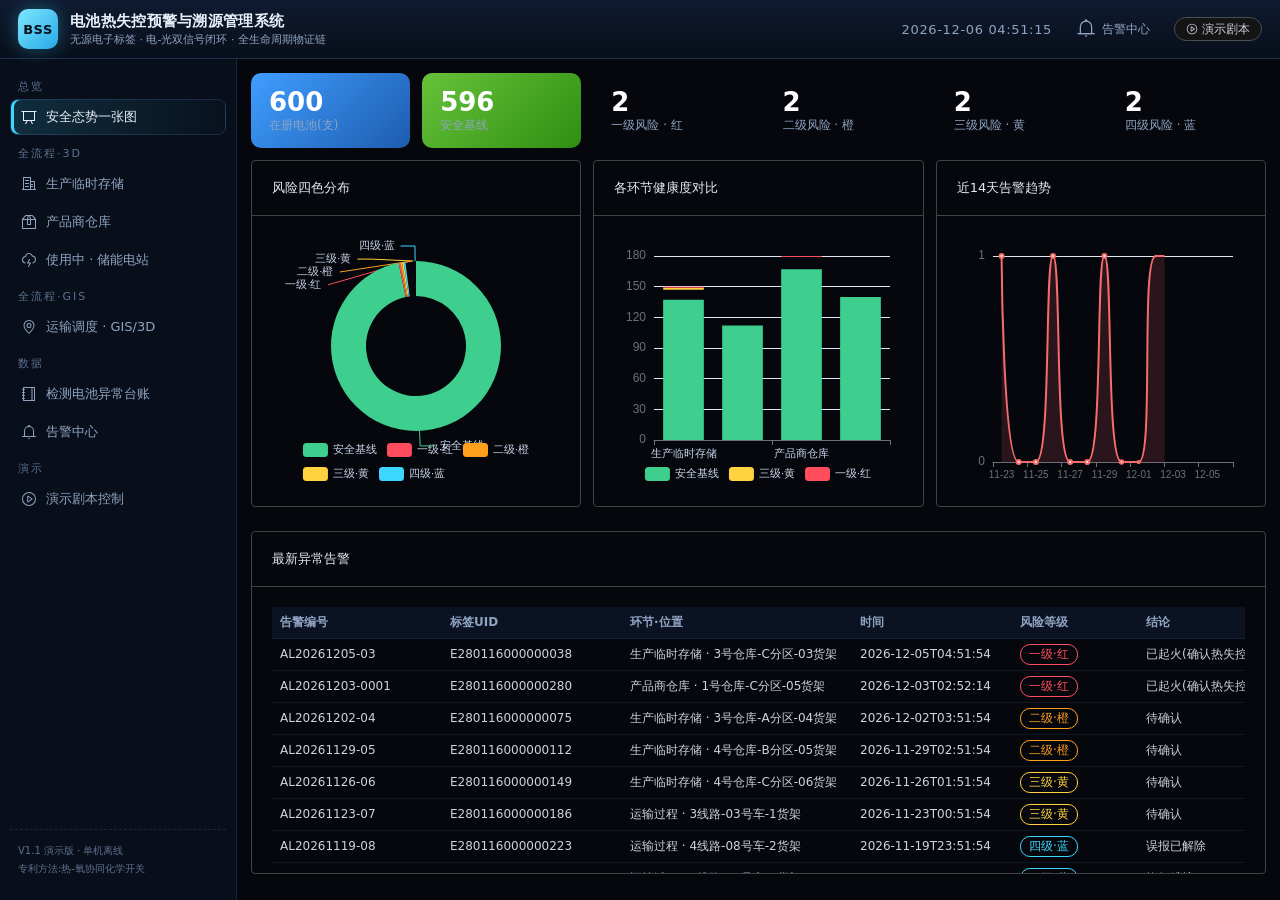
==== commit 6d909b2c: "style: 表格单元格改为列内裁切并加宽长列,消除相邻列文字重叠" ====
--- a/index.html
+++ b/index.html
@@ -5,8 +5,8 @@
     <meta name="viewport" content="width=device-width, initial-scale=1.0" />
     <link rel="icon" href="data:," />
     <title>电池热失控预警与溯源管理系统</title>
-    <script type="module" crossorigin src="./assets/index-DbwT81Ne.js"></script>
-    <link rel="stylesheet" crossorigin href="./assets/index-CVp3FM0z.css">
+    <script type="module" crossorigin src="./assets/index-Bjyb1WNz.js"></script>
+    <link rel="stylesheet" crossorigin href="./assets/index-BVt8HT9y.css">
   </head>
   <body>
     <div id="app"></div>
--- a/assets/index-BVt8HT9y.css
+++ b/assets/index-BVt8HT9y.css
@@ -0,0 +1 @@
+:root{--el-color-white:#fff;--el-color-black:#000;--el-color-primary-rgb:64, 158, 255;--el-color-success-rgb:103, 194, 58;--el-color-warning-rgb:230, 162, 60;--el-color-danger-rgb:245, 108, 108;--el-color-error-rgb:245, 108, 108;--el-color-info-rgb:144, 147, 153;--el-font-size-extra-large:20px;--el-font-size-large:18px;--el-font-size-medium:16px;--el-font-size-base:14px;--el-font-size-small:13px;--el-font-size-extra-small:12px;--el-font-family:"Helvetica Neue", Helvetica, "PingFang SC", "Hiragino Sans GB", "Microsoft YaHei", "微软雅黑", Arial, sans-serif;--el-font-weight-primary:500;--el-font-line-height-primary:24px;--el-index-normal:1;--el-index-top:1000;--el-index-popper:2000;--el-border-radius-base:4px;--el-border-radius-small:2px;--el-border-radius-round:20px;--el-border-radius-circle:100%;--el-transition-duration:.3s;--el-transition-duration-fast:.2s;--el-transition-function-ease-in-out-bezier:cubic-bezier(.645, .045, .355, 1);--el-transition-function-fast-bezier:cubic-bezier(.23, 1, .32, 1);--el-transition-all:all var(--el-transition-duration) var(--el-transition-function-ease-in-out-bezier);--el-transition-fade:opacity var(--el-transition-duration) var(--el-transition-function-fast-bezier);--el-transition-md-fade:transform var(--el-transition-duration) var(--el-transition-function-fast-bezier), opacity var(--el-transition-duration) var(--el-transition-function-fast-bezier);--el-transition-fade-linear:opacity var(--el-transition-duration-fast) linear;--el-transition-border:border-color var(--el-transition-duration-fast) var(--el-transition-function-ease-in-out-bezier);--el-transition-box-shadow:box-shadow var(--el-transition-duration-fast) var(--el-transition-function-ease-in-out-bezier);--el-transition-color:color var(--el-transition-duration-fast) var(--el-transition-function-ease-in-out-bezier);--el-component-size-large:40px;--el-component-size:32px;--el-component-size-small:24px;--lightningcss-light:initial;--lightningcss-dark: ;color-scheme:light;--el-color-primary:#409eff;--el-color-primary-light-3:#79bbff;--el-color-primary-light-5:#a0cfff;--el-color-primary-light-7:#c6e2ff;--el-color-primary-light-8:#d9ecff;--el-color-primary-light-9:#ecf5ff;--el-color-primary-dark-2:#337ecc;--el-color-success:#67c23a;--el-color-success-light-3:#95d475;--el-color-success-light-5:#b3e19d;--el-color-success-light-7:#d1edc4;--el-color-success-light-8:#e1f3d8;--el-color-success-light-9:#f0f9eb;--el-color-success-dark-2:#529b2e;--el-color-warning:#e6a23c;--el-color-warning-light-3:#eebe77;--el-color-warning-light-5:#f3d19e;--el-color-warning-light-7:#f8e3c5;--el-color-warning-light-8:#faecd8;--el-color-warning-light-9:#fdf6ec;--el-color-warning-dark-2:#b88230;--el-color-danger:#f56c6c;--el-color-danger-light-3:#f89898;--el-color-danger-light-5:#fab6b6;--el-color-danger-light-7:#fcd3d3;--el-color-danger-light-8:#fde2e2;--el-color-danger-light-9:#fef0f0;--el-color-danger-dark-2:#c45656;--el-color-error:#f56c6c;--el-color-error-light-3:#f89898;--el-color-error-light-5:#fab6b6;--el-color-error-light-7:#fcd3d3;--el-color-error-light-8:#fde2e2;--el-color-error-light-9:#fef0f0;--el-color-error-dark-2:#c45656;--el-color-info:#909399;--el-color-info-light-3:#b1b3b8;--el-color-info-light-5:#c8c9cc;--el-color-info-light-7:#dedfe0;--el-color-info-light-8:#e9e9eb;--el-color-info-light-9:#f4f4f5;--el-color-info-dark-2:#73767a;--el-bg-color:#fff;--el-bg-color-page:#f2f3f5;--el-bg-color-overlay:#fff;--el-text-color-primary:#303133;--el-text-color-regular:#606266;--el-text-color-secondary:#909399;--el-text-color-placeholder:#a8abb2;--el-text-color-disabled:#c0c4cc;--el-border-color:#dcdfe6;--el-border-color-light:#e4e7ed;--el-border-color-lighter:#ebeef5;--el-border-color-extra-light:#f2f6fc;--el-border-color-dark:#d4d7de;--el-border-color-darker:#cdd0d6;--el-fill-color:#f0f2f5;--el-fill-color-light:#f5f7fa;--el-fill-color-lighter:#fafafa;--el-fill-color-extra-light:#fafcff;--el-fill-color-dark:#ebedf0;--el-fill-color-darker:#e6e8eb;--el-fill-color-blank:#fff;--el-box-shadow:0px 12px 32px 4px #0000000a, 0px 8px 20px #00000014;--el-box-shadow-light:0px 0px 12px #0000001f;--el-box-shadow-lighter:0px 0px 6px #0000001f;--el-box-shadow-dark:0px 16px 48px 16px #00000014, 0px 12px 32px #0000001f, 0px 8px 16px -8px #00000029;--el-disabled-bg-color:var(--el-fill-color-light);--el-disabled-text-color:var(--el-text-color-placeholder);--el-disabled-border-color:var(--el-border-color-light);--el-overlay-color:#000c;--el-overlay-color-light:#000000b3;--el-overlay-color-lighter:#00000080;--el-mask-color:#ffffffe6;--el-mask-color-extra-light:#ffffff4d;--el-border-width:1px;--el-border-style:solid;--el-border-color-hover:var(--el-text-color-disabled);--el-border:var(--el-border-width) var(--el-border-style) var(--el-border-color);--el-svg-monochrome-grey:var(--el-border-color)}.fade-in-linear-enter-active,.fade-in-linear-leave-active{transition:var(--el-transition-fade-linear)}.fade-in-linear-enter-from,.fade-in-linear-leave-to{opacity:0}.el-fade-in-linear-enter-active,.el-fade-in-linear-leave-active{transition:var(--el-transition-fade-linear)}.el-fade-in-linear-enter-from,.el-fade-in-linear-leave-to{opacity:0}.el-fade-in-enter-active,.el-fade-in-leave-active{transition:all var(--el-transition-duration) cubic-bezier(.55,0,.1,1)}.el-fade-in-enter-from,.el-fade-in-leave-active{opacity:0}.el-zoom-in-center-enter-active,.el-zoom-in-center-leave-active{transition:all var(--el-transition-duration) cubic-bezier(.55,0,.1,1)}.el-zoom-in-center-enter-from,.el-zoom-in-center-leave-active{opacity:0;transform:scaleX(0)}.el-zoom-in-top-enter-active,.el-zoom-in-top-leave-active{opacity:1;transition:var(--el-transition-md-fade);transform-origin:top;transform:scaleY(1)}.el-zoom-in-top-enter-active[data-popper-placement^=top],.el-zoom-in-top-leave-active[data-popper-placement^=top]{transform-origin:bottom}.el-zoom-in-top-enter-from,.el-zoom-in-top-leave-active{opacity:0;transform:scaleY(0)}.el-zoom-in-bottom-enter-active,.el-zoom-in-bottom-leave-active{opacity:1;transition:var(--el-transition-md-fade);transform-origin:bottom;transform:scaleY(1)}.el-zoom-in-bottom-enter-from,.el-zoom-in-bottom-leave-active{opacity:0;transform:scaleY(0)}.el-zoom-in-left-enter-active,.el-zoom-in-left-leave-active{opacity:1;transition:var(--el-transition-md-fade);transform-origin:0 0;transform:scale(1)}.el-zoom-in-left-enter-from,.el-zoom-in-left-leave-active{opacity:0;transform:scale(.45)}.collapse-transition{transition:var(--el-transition-duration) height ease-in-out,var(--el-transition-duration) padding-top ease-in-out,var(--el-transition-duration) padding-bottom ease-in-out}.el-collapse-transition-leave-active,.el-collapse-transition-enter-active{transition:var(--el-transition-duration) max-height ease-in-out,var(--el-transition-duration) padding-top ease-in-out,var(--el-transition-duration) padding-bottom ease-in-out}.horizontal-collapse-transition{transition:var(--el-transition-duration) width ease-in-out,var(--el-transition-duration) padding-left ease-in-out,var(--el-transition-duration) padding-right ease-in-out}.el-list-enter-active,.el-list-leave-active{transition:all 1s}.el-list-enter-from,.el-list-leave-to{opacity:0;transform:translateY(-30px)}.el-list-leave-active{position:absolute!important}.el-opacity-transition{transition:opacity var(--el-transition-duration) cubic-bezier(.55,0,.1,1)}.el-icon--right{margin-left:5px}.el-icon--left{margin-right:5px}@keyframes rotating{0%{transform:rotate(0)}to{transform:rotate(360deg)}}.el-icon{--color:inherit;fill:currentColor;width:1em;height:1em;color:var(--color);line-height:1em;font-size:inherit;justify-content:center;align-items:center;display:inline-flex;position:relative}.el-icon.is-loading{animation:2s linear infinite rotating}.el-icon svg{width:1em;height:1em}.el-affix--fixed{position:fixed}.el-alert{--el-alert-padding:8px 16px;--el-alert-border-radius-base:var(--el-border-radius-base);--el-alert-title-font-size:14px;--el-alert-title-with-description-font-size:16px;--el-alert-description-font-size:14px;--el-alert-close-font-size:16px;--el-alert-close-customed-font-size:14px;--el-alert-icon-size:16px;--el-alert-icon-large-size:28px;width:100%;padding:var(--el-alert-padding);box-sizing:border-box;border-radius:var(--el-alert-border-radius-base);background-color:var(--el-color-white);opacity:1;transition:opacity var(--el-transition-duration-fast);align-items:center;margin:0;display:flex;position:relative;overflow:hidden}.el-alert.is-light .el-alert__close-btn{color:var(--el-text-color-placeholder)}.el-alert.is-dark .el-alert__close-btn,.el-alert.is-dark .el-alert__description{color:var(--el-color-white)}.el-alert.is-center{justify-content:center}.el-alert--primary{--el-alert-bg-color:var(--el-color-primary-light-9)}.el-alert--primary.is-light{background-color:var(--el-alert-bg-color);color:var(--el-color-primary)}.el-alert--primary.is-light .el-alert__description{color:var(--el-color-primary)}.el-alert--primary.is-dark{background-color:var(--el-color-primary);color:var(--el-color-white)}.el-alert--success{--el-alert-bg-color:var(--el-color-success-light-9)}.el-alert--success.is-light{background-color:var(--el-alert-bg-color);color:var(--el-color-success)}.el-alert--success.is-light .el-alert__description{color:var(--el-color-success)}.el-alert--success.is-dark{background-color:var(--el-color-success);color:var(--el-color-white)}.el-alert--info{--el-alert-bg-color:var(--el-color-info-light-9)}.el-alert--info.is-light{background-color:var(--el-alert-bg-color);color:var(--el-color-info)}.el-alert--info.is-light .el-alert__description{color:var(--el-color-info)}.el-alert--info.is-dark{background-color:var(--el-color-info);color:var(--el-color-white)}.el-alert--warning{--el-alert-bg-color:var(--el-color-warning-light-9)}.el-alert--warning.is-light{background-color:var(--el-alert-bg-color);color:var(--el-color-warning)}.el-alert--warning.is-light .el-alert__description{color:var(--el-color-warning)}.el-alert--warning.is-dark{background-color:var(--el-color-warning);color:var(--el-color-white)}.el-alert--error{--el-alert-bg-color:var(--el-color-error-light-9)}.el-alert--error.is-light{background-color:var(--el-alert-bg-color);color:var(--el-color-error)}.el-alert--error.is-light .el-alert__description{color:var(--el-color-error)}.el-alert--error.is-dark{background-color:var(--el-color-error);color:var(--el-color-white)}.el-alert__content{flex-direction:column;gap:4px;display:flex}.el-alert .el-alert__icon{font-size:var(--el-alert-icon-size);width:var(--el-alert-icon-size);margin-right:8px}.el-alert .el-alert__icon.is-big{font-size:var(--el-alert-icon-large-size);width:var(--el-alert-icon-large-size);margin-right:12px}.el-alert__title{font-size:var(--el-alert-title-font-size);line-height:24px}.el-alert__title.with-description{font-size:var(--el-alert-title-with-description-font-size)}.el-alert .el-alert__description{font-size:var(--el-alert-description-font-size);margin:0}.el-alert .el-alert__close-btn{font-size:var(--el-alert-close-font-size);opacity:1;cursor:pointer;position:absolute;top:12px;right:16px}.el-alert .el-alert__close-btn.is-customed{font-style:normal;font-size:var(--el-alert-close-customed-font-size);line-height:24px;top:8px}.el-alert-fade-enter-from,.el-alert-fade-leave-active{opacity:0}.el-aside{box-sizing:border-box;width:var(--el-aside-width,300px);flex-shrink:0;overflow:auto}.el-autocomplete{--el-input-text-color:var(--el-text-color-regular);--el-input-border:var(--el-border);--el-input-hover-border:var(--el-border-color-hover);--el-input-focus-border:var(--el-color-primary);--el-input-transparent-border:0 0 0 1px transparent inset;--el-input-border-color:var(--el-border-color);--el-input-border-radius:var(--el-border-radius-base);--el-input-bg-color:var(--el-fill-color-blank);--el-input-icon-color:var(--el-text-color-placeholder);--el-input-placeholder-color:var(--el-text-color-placeholder);--el-input-hover-border-color:var(--el-border-color-hover);--el-input-clear-hover-color:var(--el-text-color-secondary);--el-input-focus-border-color:var(--el-color-primary);--el-input-width:100%;width:var(--el-input-width);display:inline-block;position:relative}.el-autocomplete__popper.el-popper{background:var(--el-bg-color-overlay);border:1px solid var(--el-border-color-light);box-shadow:var(--el-box-shadow-light)}.el-autocomplete__popper.el-popper .el-popper__arrow:before{border:1px solid var(--el-border-color-light)}.el-autocomplete__popper.el-popper[data-popper-placement^=top] .el-popper__arrow:before{border-top-color:#0000;border-left-color:#0000}.el-autocomplete__popper.el-popper[data-popper-placement^=bottom] .el-popper__arrow:before{border-bottom-color:#0000;border-right-color:#0000}.el-autocomplete__popper.el-popper[data-popper-placement^=left] .el-popper__arrow:before{border-bottom-color:#0000;border-left-color:#0000}.el-autocomplete__popper.el-popper[data-popper-placement^=right] .el-popper__arrow:before{border-top-color:#0000;border-right-color:#0000}.el-autocomplete-suggestion{border-radius:var(--el-border-radius-base);box-sizing:border-box}.el-autocomplete-suggestion__header{border-bottom:1px solid var(--el-border-color-lighter);padding:10px}.el-autocomplete-suggestion__footer{border-top:1px solid var(--el-border-color-lighter);padding:10px}.el-autocomplete-suggestion__wrap{box-sizing:border-box;max-height:280px;padding:10px 0}.el-autocomplete-suggestion__list{margin:0;padding:0}.el-autocomplete-suggestion li{cursor:pointer;color:var(--el-text-color-regular);line-height:34px;font-size:var(--el-font-size-base);text-align:left;text-overflow:ellipsis;white-space:nowrap;margin:0;padding:0 20px;list-style:none;overflow:hidden}.el-autocomplete-suggestion li:hover,.el-autocomplete-suggestion li.highlighted{background-color:var(--el-fill-color-light)}.el-autocomplete-suggestion li.divider{border-top:1px solid var(--el-color-black);margin-top:6px}.el-autocomplete-suggestion li.divider:last-child{margin-bottom:-6px}.el-autocomplete-suggestion.is-loading li{cursor:default;height:100px;color:var(--el-text-color-secondary);justify-content:center;align-items:center;font-size:20px;display:flex}.el-autocomplete-suggestion.is-loading li:hover{background-color:var(--el-bg-color-overlay)}.el-avatar{--el-avatar-text-color:var(--el-color-white);--el-avatar-bg-color:var(--el-text-color-disabled);--el-avatar-text-size:14px;--el-avatar-icon-size:18px;--el-avatar-border-radius:var(--el-border-radius-base);--el-avatar-size-large:56px;--el-avatar-size:40px;--el-avatar-size-small:24px;box-sizing:border-box;text-align:center;color:var(--el-avatar-text-color);background:var(--el-avatar-bg-color);width:var(--el-avatar-size);height:var(--el-avatar-size);font-size:var(--el-avatar-text-size);outline:none;justify-content:center;align-items:center;display:inline-flex;overflow:hidden}.el-avatar>img{width:100%;height:100%;display:block}.el-avatar--circle{border-radius:50%}.el-avatar--square{border-radius:var(--el-avatar-border-radius)}.el-avatar--icon{font-size:var(--el-avatar-icon-size)}.el-avatar--small{--el-avatar-size:24px}.el-avatar--large{--el-avatar-size:56px}.el-avatar-group{--el-avatar-group-item-gap:-8px;--el-avatar-group-collapse-item-gap:4px;display:inline-flex}.el-avatar-group .el-avatar{border:1px solid var(--el-border-color-extra-light)}.el-avatar-group .el-avatar:not(:first-child){margin-left:var(--el-avatar-group-item-gap)}.el-avatar-group__collapse-avatars{--el-avatar-group-item-gap:-8px;--el-avatar-group-collapse-item-gap:4px}.el-avatar-group__collapse-avatars .el-avatar:not(:first-child){margin-left:var(--el-avatar-group-collapse-item-gap)}.el-backtop{--el-backtop-bg-color:var(--el-bg-color-overlay);--el-backtop-text-color:var(--el-color-primary);--el-backtop-hover-bg-color:var(--el-border-color-extra-light);background-color:var(--el-backtop-bg-color);width:40px;height:40px;color:var(--el-backtop-text-color);box-shadow:var(--el-box-shadow-lighter);cursor:pointer;z-index:5;border-radius:50%;justify-content:center;align-items:center;font-size:20px;display:flex;position:fixed}.el-backtop:hover{background-color:var(--el-backtop-hover-bg-color)}.el-backtop__icon{font-size:20px}.el-badge{--el-badge-bg-color:var(--el-color-danger);--el-badge-radius:10px;--el-badge-font-size:12px;--el-badge-padding:6px;--el-badge-size:18px;vertical-align:middle;width:-moz-fit-content;width:fit-content;display:inline-block;position:relative}.el-badge__content{background-color:var(--el-badge-bg-color);border-radius:var(--el-badge-radius);color:var(--el-color-white);font-size:var(--el-badge-font-size);height:var(--el-badge-size);padding:0 var(--el-badge-padding);white-space:nowrap;border:1px solid var(--el-bg-color);justify-content:center;align-items:center;display:inline-flex}.el-badge__content.is-fixed{top:0;right:calc(1px + var(--el-badge-size) / 2);z-index:var(--el-index-normal);position:absolute;transform:translateY(-50%)translate(100%)}.el-badge__content.is-fixed.is-dot{right:5px}.el-badge__content.is-dot{border-radius:50%;width:8px;height:8px;padding:0;right:0}.el-badge__content.is-hide-zero{display:none}.el-badge__content--primary{background-color:var(--el-color-primary)}.el-badge__content--success{background-color:var(--el-color-success)}.el-badge__content--warning{background-color:var(--el-color-warning)}.el-badge__content--info{background-color:var(--el-color-info)}.el-badge__content--danger{background-color:var(--el-color-danger)}.el-breadcrumb__separator{color:var(--el-text-color-placeholder);margin:0 9px;font-weight:700}.el-breadcrumb__separator.el-icon{margin:0 6px;font-weight:400}.el-breadcrumb__separator.el-icon svg{vertical-align:middle}.el-breadcrumb__item{float:left;align-items:center;display:inline-flex}.el-breadcrumb__inner{color:var(--el-text-color-regular)}.el-breadcrumb__inner.is-link,.el-breadcrumb__inner a{transition:var(--el-transition-color);color:var(--el-text-color-primary);font-weight:700;text-decoration:none}.el-breadcrumb__inner.is-link:hover,.el-breadcrumb__inner a:hover{color:var(--el-color-primary);cursor:pointer}.el-breadcrumb__item:last-child .el-breadcrumb__inner,.el-breadcrumb__item:last-child .el-breadcrumb__inner:hover,.el-breadcrumb__item:last-child .el-breadcrumb__inner a,.el-breadcrumb__item:last-child .el-breadcrumb__inner a:hover{color:var(--el-text-color-regular);cursor:text;font-weight:400}.el-breadcrumb__item:last-child .el-breadcrumb__separator{display:none}.el-breadcrumb{font-size:14px;line-height:1}.el-breadcrumb:before,.el-breadcrumb:after{content:"";display:table}.el-breadcrumb:after{clear:both}.el-button-group>.el-button+.el-button{margin-left:0}.el-button-group>.el-button:first-child:last-child{border-top-right-radius:var(--el-border-radius-base);border-bottom-right-radius:var(--el-border-radius-base);border-top-left-radius:var(--el-border-radius-base);border-bottom-left-radius:var(--el-border-radius-base)}.el-button-group>.el-button:first-child:last-child.is-round{border-radius:var(--el-border-radius-round)}.el-button-group>.el-button:first-child:last-child.is-circle{border-radius:50%}.el-button-group>.el-button:not(:first-child):not(:last-child){border-radius:0}.el-button-group>.el-button:hover,.el-button-group>.el-button:focus,.el-button-group>.el-button:active,.el-button-group>.el-button.is-active{z-index:1}.el-button-group--horizontal{vertical-align:middle;display:inline-block}.el-button-group--horizontal:before,.el-button-group--horizontal:after{content:"";display:table}.el-button-group--horizontal:after{clear:both}.el-button-group--horizontal>.el-button{float:left;position:relative}.el-button-group--horizontal>.el-button:first-child{border-top-right-radius:0;border-bottom-right-radius:0}.el-button-group--horizontal>.el-button:last-child{border-top-left-radius:0;border-bottom-left-radius:0}.el-button-group--horizontal>.el-button:not(:last-child){margin-right:-1px}.el-button-group--horizontal .el-button--primary:first-child{border-right-color:var(--el-button-divide-border-color)}.el-button-group--horizontal .el-button--primary:last-child{border-left-color:var(--el-button-divide-border-color)}.el-button-group--horizontal .el-button--primary:not(:first-child):not(:last-child){border-left-color:var(--el-button-divide-border-color);border-right-color:var(--el-button-divide-border-color)}.el-button-group--horizontal .el-button--success:first-child{border-right-color:var(--el-button-divide-border-color)}.el-button-group--horizontal .el-button--success:last-child{border-left-color:var(--el-button-divide-border-color)}.el-button-group--horizontal .el-button--success:not(:first-child):not(:last-child){border-left-color:var(--el-button-divide-border-color);border-right-color:var(--el-button-divide-border-color)}.el-button-group--horizontal .el-button--warning:first-child{border-right-color:var(--el-button-divide-border-color)}.el-button-group--horizontal .el-button--warning:last-child{border-left-color:var(--el-button-divide-border-color)}.el-button-group--horizontal .el-button--warning:not(:first-child):not(:last-child){border-left-color:var(--el-button-divide-border-color);border-right-color:var(--el-button-divide-border-color)}.el-button-group--horizontal .el-button--danger:first-child{border-right-color:var(--el-button-divide-border-color)}.el-button-group--horizontal .el-button--danger:last-child{border-left-color:var(--el-button-divide-border-color)}.el-button-group--horizontal .el-button--danger:not(:first-child):not(:last-child){border-left-color:var(--el-button-divide-border-color);border-right-color:var(--el-button-divide-border-color)}.el-button-group--horizontal .el-button--info:first-child{border-right-color:var(--el-button-divide-border-color)}.el-button-group--horizontal .el-button--info:last-child{border-left-color:var(--el-button-divide-border-color)}.el-button-group--horizontal .el-button--info:not(:first-child):not(:last-child){border-left-color:var(--el-button-divide-border-color);border-right-color:var(--el-button-divide-border-color)}.el-button-group--horizontal>.el-dropdown>.el-button{border-left-color:var(--el-button-divide-border-color);border-top-left-radius:0;border-bottom-left-radius:0}.el-button-group--vertical{flex-direction:column;align-items:stretch;display:inline-flex}.el-button-group--vertical>.el-button{margin-top:-1px}.el-button-group--vertical>.el-button:first-child{border-bottom-right-radius:0;border-bottom-left-radius:0}.el-button-group--vertical>.el-button:last-child{border-top-left-radius:0;border-top-right-radius:0}.el-button-group--vertical>.el-dropdown{margin-top:-1px}.el-button-group--vertical>.el-dropdown>.el-button{border-left-color:var(--el-button-divide-border-color);border-top-left-radius:0;border-top-right-radius:0}.el-button-group--vertical .el-button--primary:first-child{border-bottom-color:var(--el-button-divide-border-color)}.el-button-group--vertical .el-button--primary:last-child{border-top-color:var(--el-button-divide-border-color)}.el-button-group--vertical .el-button--primary:not(:first-child):not(:last-child){border-top-color:var(--el-button-divide-border-color);border-bottom-color:var(--el-button-divide-border-color)}.el-button-group--vertical .el-button--success:first-child{border-bottom-color:var(--el-button-divide-border-color)}.el-button-group--vertical .el-button--success:last-child{border-top-color:var(--el-button-divide-border-color)}.el-button-group--vertical .el-button--success:not(:first-child):not(:last-child){border-top-color:var(--el-button-divide-border-color);border-bottom-color:var(--el-button-divide-border-color)}.el-button-group--vertical .el-button--warning:first-child{border-bottom-color:var(--el-button-divide-border-color)}.el-button-group--vertical .el-button--warning:last-child{border-top-color:var(--el-button-divide-border-color)}.el-button-group--vertical .el-button--warning:not(:first-child):not(:last-child){border-top-color:var(--el-button-divide-border-color);border-bottom-color:var(--el-button-divide-border-color)}.el-button-group--vertical .el-button--danger:first-child{border-bottom-color:var(--el-button-divide-border-color)}.el-button-group--vertical .el-button--danger:last-child{border-top-color:var(--el-button-divide-border-color)}.el-button-group--vertical .el-button--danger:not(:first-child):not(:last-child){border-top-color:var(--el-button-divide-border-color);border-bottom-color:var(--el-button-divide-border-color)}.el-button-group--vertical .el-button--info:first-child{border-bottom-color:var(--el-button-divide-border-color)}.el-button-group--vertical .el-button--info:last-child{border-top-color:var(--el-button-divide-border-color)}.el-button-group--vertical .el-button--info:not(:first-child):not(:last-child){border-top-color:var(--el-button-divide-border-color);border-bottom-color:var(--el-button-divide-border-color)}.el-button{--el-button-font-weight:var(--el-font-weight-primary);--el-button-border-color:var(--el-border-color);--el-button-bg-color:var(--el-fill-color-blank);--el-button-text-color:var(--el-text-color-regular);--el-button-disabled-text-color:var(--el-disabled-text-color);--el-button-disabled-bg-color:var(--el-fill-color-blank);--el-button-disabled-border-color:var(--el-border-color-light);--el-button-divide-border-color:#ffffff80;--el-button-hover-text-color:var(--el-color-primary);--el-button-hover-bg-color:var(--el-color-primary-light-9);--el-button-hover-border-color:var(--el-color-primary-light-7);--el-button-active-text-color:var(--el-button-hover-text-color);--el-button-active-border-color:var(--el-color-primary);--el-button-active-bg-color:var(--el-button-hover-bg-color);--el-button-outline-color:var(--el-color-primary-light-5);--el-button-hover-link-text-color:var(--el-text-color-secondary);--el-button-active-color:var(--el-text-color-primary);white-space:nowrap;cursor:pointer;height:32px;color:var(--el-button-text-color);text-align:center;box-sizing:border-box;line-height:1;font-weight:var(--el-button-font-weight);-webkit-user-select:none;user-select:none;vertical-align:middle;-webkit-appearance:none;background-color:var(--el-button-bg-color);border:var(--el-border);border-color:var(--el-button-border-color);outline:none;justify-content:center;align-items:center;transition:all .1s;display:inline-flex}.el-button:hover{color:var(--el-button-hover-text-color);border-color:var(--el-button-hover-border-color);background-color:var(--el-button-hover-bg-color);outline:none}.el-button:active{color:var(--el-button-active-text-color);border-color:var(--el-button-active-border-color);background-color:var(--el-button-active-bg-color);outline:none}.el-button:focus-visible{outline:2px solid var(--el-button-outline-color);outline-offset:1px;transition:outline-offset,outline}.el-button>span{align-items:center;display:inline-flex}.el-button+.el-button{margin-left:12px}.el-button{font-size:var(--el-font-size-base);border-radius:var(--el-border-radius-base);padding:8px 15px}.el-button.is-round{padding:8px 15px}.el-button::-moz-focus-inner{border:0}.el-button [class*=el-icon]+span{margin-left:6px}.el-button [class*=el-icon] svg{vertical-align:bottom}.el-button.is-plain{--el-button-hover-text-color:var(--el-color-primary);--el-button-hover-bg-color:var(--el-fill-color-blank);--el-button-hover-border-color:var(--el-color-primary)}.el-button.is-active{color:var(--el-button-active-text-color);border-color:var(--el-button-active-border-color);background-color:var(--el-button-active-bg-color);outline:none}.el-button.is-disabled,.el-button.is-disabled:hover{color:var(--el-button-disabled-text-color);cursor:not-allowed;background-image:none;background-color:var(--el-button-disabled-bg-color);border-color:var(--el-button-disabled-border-color)}.el-button.is-loading{pointer-events:none;position:relative}.el-button.is-loading:before{z-index:1;pointer-events:none;content:"";border-radius:inherit;background-color:var(--el-mask-color-extra-light);position:absolute;top:-1px;bottom:-1px;left:-1px;right:-1px}.el-button.is-round{border-radius:var(--el-border-radius-round)}.el-button.is-dashed{--el-button-hover-text-color:var(--el-color-primary);--el-button-hover-bg-color:var(--el-fill-color-blank);--el-button-hover-border-color:var(--el-color-primary);border-style:dashed}.el-button.is-circle{border-radius:50%;width:32px;padding:8px}.el-button.is-text{color:var(--el-button-text-color);background-color:#0000;border:0 solid #0000}.el-button.is-text.is-disabled{color:var(--el-button-disabled-text-color);background-color:#0000!important}.el-button.is-text:not(.is-disabled):hover{background-color:var(--el-fill-color-light)}.el-button.is-text:not(.is-disabled):focus-visible{outline:2px solid var(--el-button-outline-color);outline-offset:1px;transition:outline-offset,outline}.el-button.is-text:not(.is-disabled):active{background-color:var(--el-fill-color)}.el-button.is-text:not(.is-disabled).is-has-bg{background-color:var(--el-fill-color-light)}.el-button.is-text:not(.is-disabled).is-has-bg:hover{background-color:var(--el-fill-color)}.el-button.is-text:not(.is-disabled).is-has-bg:active{background-color:var(--el-fill-color-dark)}.el-button__text--expand{letter-spacing:.3em;margin-right:-.3em}.el-button.is-link{color:var(--el-button-text-color);background:0 0;border-color:#0000;height:auto;padding:2px}.el-button.is-link:hover{color:var(--el-button-hover-link-text-color)}.el-button.is-link.is-disabled{color:var(--el-button-disabled-text-color);background-color:#0000!important;border-color:#0000!important}.el-button.is-link:not(.is-disabled):hover{background-color:#0000;border-color:#0000}.el-button.is-link:not(.is-disabled):active{color:var(--el-button-active-color);background-color:#0000;border-color:#0000}.el-button--text{color:var(--el-color-primary);background:0 0;border-color:#0000;padding-left:0;padding-right:0}.el-button--text.is-disabled{color:var(--el-button-disabled-text-color);background-color:#0000!important;border-color:#0000!important}.el-button--text:not(.is-disabled):hover{color:var(--el-color-primary-light-3);background-color:#0000;border-color:#0000}.el-button--text:not(.is-disabled):active{color:var(--el-color-primary-dark-2);background-color:#0000;border-color:#0000}.el-button__link--expand{letter-spacing:.3em;margin-right:-.3em}.el-button--primary{--el-button-text-color:var(--el-color-white);--el-button-bg-color:var(--el-color-primary);--el-button-border-color:var(--el-color-primary);--el-button-outline-color:var(--el-color-primary-light-5);--el-button-active-color:var(--el-color-primary-dark-2);--el-button-hover-text-color:var(--el-color-white);--el-button-hover-link-text-color:var(--el-color-primary-light-5);--el-button-hover-bg-color:var(--el-color-primary-light-3);--el-button-hover-border-color:var(--el-color-primary-light-3);--el-button-active-bg-color:var(--el-color-primary-dark-2);--el-button-active-border-color:var(--el-color-primary-dark-2);--el-button-disabled-text-color:var(--el-color-white);--el-button-disabled-bg-color:var(--el-color-primary-light-5);--el-button-disabled-border-color:var(--el-color-primary-light-5)}.el-button--primary.is-plain,.el-button--primary.is-text,.el-button--primary.is-link{--el-button-text-color:var(--el-color-primary);--el-button-bg-color:var(--el-color-primary-light-9);--el-button-border-color:var(--el-color-primary-light-5);--el-button-hover-text-color:var(--el-color-white);--el-button-hover-bg-color:var(--el-color-primary);--el-button-hover-border-color:var(--el-color-primary);--el-button-active-text-color:var(--el-color-white)}.el-button--primary.is-plain.is-disabled,.el-button--primary.is-plain.is-disabled:hover,.el-button--primary.is-plain.is-disabled:focus,.el-button--primary.is-plain.is-disabled:active,.el-button--primary.is-text.is-disabled,.el-button--primary.is-text.is-disabled:hover,.el-button--primary.is-text.is-disabled:focus,.el-button--primary.is-text.is-disabled:active,.el-button--primary.is-link.is-disabled,.el-button--primary.is-link.is-disabled:hover,.el-button--primary.is-link.is-disabled:focus,.el-button--primary.is-link.is-disabled:active{color:var(--el-color-primary-light-5);background-color:var(--el-color-primary-light-9);border-color:var(--el-color-primary-light-8)}.el-button--primary.is-dashed{--el-button-text-color:var(--el-color-primary);--el-button-bg-color:var(--el-color-primary-light-9);--el-button-border-color:var(--el-color-primary-light-5);--el-button-hover-text-color:var(--el-color-primary);--el-button-hover-bg-color:var(--el-color-primary-light-9);--el-button-hover-border-color:var(--el-color-primary-light-3);--el-button-active-text-color:var(--el-color-primary-dark-2);--el-button-active-bg-color:var(--el-color-primary-light-9);--el-button-active-border-color:var(--el-color-primary-dark-2)}.el-button--primary.is-dashed.is-disabled,.el-button--primary.is-dashed.is-disabled:hover,.el-button--primary.is-dashed.is-disabled:focus,.el-button--primary.is-dashed.is-disabled:active{color:var(--el-color-primary-light-5);background-color:var(--el-color-primary-light-9);border-color:var(--el-color-primary-light-8)}.el-button--success{--el-button-text-color:var(--el-color-white);--el-button-bg-color:var(--el-color-success);--el-button-border-color:var(--el-color-success);--el-button-outline-color:var(--el-color-success-light-5);--el-button-active-color:var(--el-color-success-dark-2);--el-button-hover-text-color:var(--el-color-white);--el-button-hover-link-text-color:var(--el-color-success-light-5);--el-button-hover-bg-color:var(--el-color-success-light-3);--el-button-hover-border-color:var(--el-color-success-light-3);--el-button-active-bg-color:var(--el-color-success-dark-2);--el-button-active-border-color:var(--el-color-success-dark-2);--el-button-disabled-text-color:var(--el-color-white);--el-button-disabled-bg-color:var(--el-color-success-light-5);--el-button-disabled-border-color:var(--el-color-success-light-5)}.el-button--success.is-plain,.el-button--success.is-text,.el-button--success.is-link{--el-button-text-color:var(--el-color-success);--el-button-bg-color:var(--el-color-success-light-9);--el-button-border-color:var(--el-color-success-light-5);--el-button-hover-text-color:var(--el-color-white);--el-button-hover-bg-color:var(--el-color-success);--el-button-hover-border-color:var(--el-color-success);--el-button-active-text-color:var(--el-color-white)}.el-button--success.is-plain.is-disabled,.el-button--success.is-plain.is-disabled:hover,.el-button--success.is-plain.is-disabled:focus,.el-button--success.is-plain.is-disabled:active,.el-button--success.is-text.is-disabled,.el-button--success.is-text.is-disabled:hover,.el-button--success.is-text.is-disabled:focus,.el-button--success.is-text.is-disabled:active,.el-button--success.is-link.is-disabled,.el-button--success.is-link.is-disabled:hover,.el-button--success.is-link.is-disabled:focus,.el-button--success.is-link.is-disabled:active{color:var(--el-color-success-light-5);background-color:var(--el-color-success-light-9);border-color:var(--el-color-success-light-8)}.el-button--success.is-dashed{--el-button-text-color:var(--el-color-success);--el-button-bg-color:var(--el-color-success-light-9);--el-button-border-color:var(--el-color-success-light-5);--el-button-hover-text-color:var(--el-color-success);--el-button-hover-bg-color:var(--el-color-success-light-9);--el-button-hover-border-color:var(--el-color-success-light-3);--el-button-active-text-color:var(--el-color-success-dark-2);--el-button-active-bg-color:var(--el-color-success-light-9);--el-button-active-border-color:var(--el-color-success-dark-2)}.el-button--success.is-dashed.is-disabled,.el-button--success.is-dashed.is-disabled:hover,.el-button--success.is-dashed.is-disabled:focus,.el-button--success.is-dashed.is-disabled:active{color:var(--el-color-success-light-5);background-color:var(--el-color-success-light-9);border-color:var(--el-color-success-light-8)}.el-button--warning{--el-button-text-color:var(--el-color-white);--el-button-bg-color:var(--el-color-warning);--el-button-border-color:var(--el-color-warning);--el-button-outline-color:var(--el-color-warning-light-5);--el-button-active-color:var(--el-color-warning-dark-2);--el-button-hover-text-color:var(--el-color-white);--el-button-hover-link-text-color:var(--el-color-warning-light-5);--el-button-hover-bg-color:var(--el-color-warning-light-3);--el-button-hover-border-color:var(--el-color-warning-light-3);--el-button-active-bg-color:var(--el-color-warning-dark-2);--el-button-active-border-color:var(--el-color-warning-dark-2);--el-button-disabled-text-color:var(--el-color-white);--el-button-disabled-bg-color:var(--el-color-warning-light-5);--el-button-disabled-border-color:var(--el-color-warning-light-5)}.el-button--warning.is-plain,.el-button--warning.is-text,.el-button--warning.is-link{--el-button-text-color:var(--el-color-warning);--el-button-bg-color:var(--el-color-warning-light-9);--el-button-border-color:var(--el-color-warning-light-5);--el-button-hover-text-color:var(--el-color-white);--el-button-hover-bg-color:var(--el-color-warning);--el-button-hover-border-color:var(--el-color-warning);--el-button-active-text-color:var(--el-color-white)}.el-button--warning.is-plain.is-disabled,.el-button--warning.is-plain.is-disabled:hover,.el-button--warning.is-plain.is-disabled:focus,.el-button--warning.is-plain.is-disabled:active,.el-button--warning.is-text.is-disabled,.el-button--warning.is-text.is-disabled:hover,.el-button--warning.is-text.is-disabled:focus,.el-button--warning.is-text.is-disabled:active,.el-button--warning.is-link.is-disabled,.el-button--warning.is-link.is-disabled:hover,.el-button--warning.is-link.is-disabled:focus,.el-button--warning.is-link.is-disabled:active{color:var(--el-color-warning-light-5);background-color:var(--el-color-warning-light-9);border-color:var(--el-color-warning-light-8)}.el-button--warning.is-dashed{--el-button-text-color:var(--el-color-warning);--el-button-bg-color:var(--el-color-warning-light-9);--el-button-border-color:var(--el-color-warning-light-5);--el-button-hover-text-color:var(--el-color-warning);--el-button-hover-bg-color:var(--el-color-warning-light-9);--el-button-hover-border-color:var(--el-color-warning-light-3);--el-button-active-text-color:var(--el-color-warning-dark-2);--el-button-active-bg-color:var(--el-color-warning-light-9);--el-button-active-border-color:var(--el-color-warning-dark-2)}.el-button--warning.is-dashed.is-disabled,.el-button--warning.is-dashed.is-disabled:hover,.el-button--warning.is-dashed.is-disabled:focus,.el-button--warning.is-dashed.is-disabled:active{color:var(--el-color-warning-light-5);background-color:var(--el-color-warning-light-9);border-color:var(--el-color-warning-light-8)}.el-button--danger{--el-button-text-color:var(--el-color-white);--el-button-bg-color:var(--el-color-danger);--el-button-border-color:var(--el-color-danger);--el-button-outline-color:var(--el-color-danger-light-5);--el-button-active-color:var(--el-color-danger-dark-2);--el-button-hover-text-color:var(--el-color-white);--el-button-hover-link-text-color:var(--el-color-danger-light-5);--el-button-hover-bg-color:var(--el-color-danger-light-3);--el-button-hover-border-color:var(--el-color-danger-light-3);--el-button-active-bg-color:var(--el-color-danger-dark-2);--el-button-active-border-color:var(--el-color-danger-dark-2);--el-button-disabled-text-color:var(--el-color-white);--el-button-disabled-bg-color:var(--el-color-danger-light-5);--el-button-disabled-border-color:var(--el-color-danger-light-5)}.el-button--danger.is-plain,.el-button--danger.is-text,.el-button--danger.is-link{--el-button-text-color:var(--el-color-danger);--el-button-bg-color:var(--el-color-danger-light-9);--el-button-border-color:var(--el-color-danger-light-5);--el-button-hover-text-color:var(--el-color-white);--el-button-hover-bg-color:var(--el-color-danger);--el-button-hover-border-color:var(--el-color-danger);--el-button-active-text-color:var(--el-color-white)}.el-button--danger.is-plain.is-disabled,.el-button--danger.is-plain.is-disabled:hover,.el-button--danger.is-plain.is-disabled:focus,.el-button--danger.is-plain.is-disabled:active,.el-button--danger.is-text.is-disabled,.el-button--danger.is-text.is-disabled:hover,.el-button--danger.is-text.is-disabled:focus,.el-button--danger.is-text.is-disabled:active,.el-button--danger.is-link.is-disabled,.el-button--danger.is-link.is-disabled:hover,.el-button--danger.is-link.is-disabled:focus,.el-button--danger.is-link.is-disabled:active{color:var(--el-color-danger-light-5);background-color:var(--el-color-danger-light-9);border-color:var(--el-color-danger-light-8)}.el-button--danger.is-dashed{--el-button-text-color:var(--el-color-danger);--el-button-bg-color:var(--el-color-danger-light-9);--el-button-border-color:var(--el-color-danger-light-5);--el-button-hover-text-color:var(--el-color-danger);--el-button-hover-bg-color:var(--el-color-danger-light-9);--el-button-hover-border-color:var(--el-color-danger-light-3);--el-button-active-text-color:var(--el-color-danger-dark-2);--el-button-active-bg-color:var(--el-color-danger-light-9);--el-button-active-border-color:var(--el-color-danger-dark-2)}.el-button--danger.is-dashed.is-disabled,.el-button--danger.is-dashed.is-disabled:hover,.el-button--danger.is-dashed.is-disabled:focus,.el-button--danger.is-dashed.is-disabled:active{color:var(--el-color-danger-light-5);background-color:var(--el-color-danger-light-9);border-color:var(--el-color-danger-light-8)}.el-button--info{--el-button-text-color:var(--el-color-white);--el-button-bg-color:var(--el-color-info);--el-button-border-color:var(--el-color-info);--el-button-outline-color:var(--el-color-info-light-5);--el-button-active-color:var(--el-color-info-dark-2);--el-button-hover-text-color:var(--el-color-white);--el-button-hover-link-text-color:var(--el-color-info-light-5);--el-button-hover-bg-color:var(--el-color-info-light-3);--el-button-hover-border-color:var(--el-color-info-light-3);--el-button-active-bg-color:var(--el-color-info-dark-2);--el-button-active-border-color:var(--el-color-info-dark-2);--el-button-disabled-text-color:var(--el-color-white);--el-button-disabled-bg-color:var(--el-color-info-light-5);--el-button-disabled-border-color:var(--el-color-info-light-5)}.el-button--info.is-plain,.el-button--info.is-text,.el-button--info.is-link{--el-button-text-color:var(--el-color-info);--el-button-bg-color:var(--el-color-info-light-9);--el-button-border-color:var(--el-color-info-light-5);--el-button-hover-text-color:var(--el-color-white);--el-button-hover-bg-color:var(--el-color-info);--el-button-hover-border-color:var(--el-color-info);--el-button-active-text-color:var(--el-color-white)}.el-button--info.is-plain.is-disabled,.el-button--info.is-plain.is-disabled:hover,.el-button--info.is-plain.is-disabled:focus,.el-button--info.is-plain.is-disabled:active,.el-button--info.is-text.is-disabled,.el-button--info.is-text.is-disabled:hover,.el-button--info.is-text.is-disabled:focus,.el-button--info.is-text.is-disabled:active,.el-button--info.is-link.is-disabled,.el-button--info.is-link.is-disabled:hover,.el-button--info.is-link.is-disabled:focus,.el-button--info.is-link.is-disabled:active{color:var(--el-color-info-light-5);background-color:var(--el-color-info-light-9);border-color:var(--el-color-info-light-8)}.el-button--info.is-dashed{--el-button-text-color:var(--el-color-info);--el-button-bg-color:var(--el-color-info-light-9);--el-button-border-color:var(--el-color-info-light-5);--el-button-hover-text-color:var(--el-color-info);--el-button-hover-bg-color:var(--el-color-info-light-9);--el-button-hover-border-color:var(--el-color-info-light-3);--el-button-active-text-color:var(--el-color-info-dark-2);--el-button-active-bg-color:var(--el-color-info-light-9);--el-button-active-border-color:var(--el-color-info-dark-2)}.el-button--info.is-dashed.is-disabled,.el-button--info.is-dashed.is-disabled:hover,.el-button--info.is-dashed.is-disabled:focus,.el-button--info.is-dashed.is-disabled:active{color:var(--el-color-info-light-5);background-color:var(--el-color-info-light-9);border-color:var(--el-color-info-light-8)}.el-button--large{--el-button-size:40px;height:var(--el-button-size)}.el-button--large [class*=el-icon]+span{margin-left:8px}.el-button--large{font-size:var(--el-font-size-base);border-radius:var(--el-border-radius-base);padding:12px 19px}.el-button--large.is-round{padding:12px 19px}.el-button--large.is-circle{width:var(--el-button-size);padding:12px}.el-button--small{--el-button-size:24px;height:var(--el-button-size)}.el-button--small [class*=el-icon]+span{margin-left:4px}.el-button--small{border-radius:calc(var(--el-border-radius-base) - 1px);padding:5px 11px;font-size:12px}.el-button--small.is-round{padding:5px 11px}.el-button--small.is-circle{width:var(--el-button-size);padding:5px}.el-calendar{--el-calendar-border:var(--el-table-border,1px solid var(--el-border-color-lighter));--el-calendar-header-border-bottom:var(--el-calendar-border);--el-calendar-selected-bg-color:var(--el-color-primary-light-9);--el-calendar-cell-width:85px;background-color:var(--el-fill-color-blank)}.el-calendar__header{border-bottom:var(--el-calendar-header-border-bottom);justify-content:space-between;padding:12px 20px;display:flex}.el-calendar__title{color:var(--el-text-color);align-self:center}.el-calendar__body{padding:12px 20px 35px}.el-calendar__select-controller .el-select{margin-right:8px}.el-calendar__select-controller .el-calendar-select__year{width:120px}.el-calendar__select-controller .el-calendar-select__month{width:60px}.el-calendar-table{table-layout:fixed;width:100%}.el-calendar-table thead th{color:var(--el-text-color-regular);padding:12px 0;font-weight:400}.el-calendar-table:not(.is-range) td.prev,.el-calendar-table:not(.is-range) td.next{color:var(--el-text-color-placeholder)}.el-calendar-table td{border-bottom:var(--el-calendar-border);border-right:var(--el-calendar-border);vertical-align:top;transition:background-color var(--el-transition-duration-fast) ease}.el-calendar-table td.is-selected{background-color:var(--el-calendar-selected-bg-color)}.el-calendar-table td.is-today{color:var(--el-color-primary)}.el-calendar-table tr:first-child td{border-top:var(--el-calendar-border)}.el-calendar-table tr td:first-child{border-left:var(--el-calendar-border)}.el-calendar-table tr.el-calendar-table__row--hide-border td{border-top:none}.el-calendar-table .el-calendar-day{box-sizing:border-box;height:var(--el-calendar-cell-width);padding:8px}.el-calendar-table .el-calendar-day:hover{cursor:pointer;background-color:var(--el-calendar-selected-bg-color)}.el-card{--el-card-border-color:var(--el-border-color-light);--el-card-border-radius:4px;--el-card-padding:20px;--el-card-bg-color:var(--el-fill-color-blank);border-radius:var(--el-card-border-radius);border:1px solid var(--el-card-border-color);background-color:var(--el-card-bg-color);color:var(--el-text-color-primary);transition:var(--el-transition-duration);flex-direction:column;display:flex;overflow:hidden}.el-card.is-always-shadow,.el-card.is-hover-shadow:hover,.el-card.is-hover-shadow:focus{box-shadow:var(--el-box-shadow-light)}.el-card__header{padding:calc(var(--el-card-padding) - 2px) var(--el-card-padding);border-bottom:1px solid var(--el-card-border-color);box-sizing:border-box}.el-card__body{padding:var(--el-card-padding);flex-grow:1;overflow:auto}.el-card__footer{padding:calc(var(--el-card-padding) - 2px) var(--el-card-padding);border-top:1px solid var(--el-card-border-color);box-sizing:border-box}.el-carousel__item{width:100%;height:100%;z-index:calc(var(--el-index-normal) - 1);display:inline-block;position:absolute;top:0;left:0;overflow:hidden}.el-carousel__item.is-active{z-index:calc(var(--el-index-normal) - 1)}.el-carousel__item.is-animating{transition:transform .4s ease-in-out}.el-carousel__item--card{width:50%;transition:transform .4s ease-in-out}.el-carousel__item--card.is-in-stage{cursor:pointer;z-index:var(--el-index-normal)}.el-carousel__item--card.is-in-stage:hover .el-carousel__mask,.el-carousel__item--card.is-in-stage.is-hover .el-carousel__mask{opacity:.12}.el-carousel__item--card.is-active{z-index:calc(var(--el-index-normal) + 1)}.el-carousel__item--card-vertical{width:100%;height:50%}.el-carousel__mask{background-color:var(--el-color-white);opacity:.24;width:100%;height:100%;transition:var(--el-transition-duration-fast);position:absolute;top:0;left:0}.el-carousel{--el-carousel-arrow-font-size:12px;--el-carousel-arrow-size:36px;--el-carousel-arrow-background:#1f2d3d1c;--el-carousel-arrow-hover-background:#1f2d3d3b;--el-carousel-indicator-width:30px;--el-carousel-indicator-height:2px;--el-carousel-indicator-padding-horizontal:4px;--el-carousel-indicator-padding-vertical:12px;--el-carousel-indicator-out-color:var(--el-border-color-hover);position:relative}.el-carousel--horizontal,.el-carousel--vertical{overflow:hidden}.el-carousel.is-vertical-outside{flex-direction:row;align-items:center;display:flex}.el-carousel.is-vertical-outside .el-carousel__container{flex:1}.el-carousel__container{height:300px;position:relative}.el-carousel__arrow{height:var(--el-carousel-arrow-size);width:var(--el-carousel-arrow-size);cursor:pointer;transition:var(--el-transition-duration);background-color:var(--el-carousel-arrow-background);color:#fff;z-index:10;text-align:center;font-size:var(--el-carousel-arrow-font-size);border:none;border-radius:50%;outline:none;justify-content:center;align-items:center;margin:0;padding:0;display:inline-flex;position:absolute;top:50%;transform:translateY(-50%)}.el-carousel__arrow--left{left:16px}.el-carousel__arrow--right{right:16px}.el-carousel__arrow:hover{background-color:var(--el-carousel-arrow-hover-background)}.el-carousel__arrow i{cursor:pointer}.el-carousel__indicators{z-index:calc(var(--el-index-normal) + 1);margin:0;padding:0;list-style:none;position:absolute}.el-carousel__indicators--horizontal{bottom:0;left:50%;transform:translate(-50%)}.el-carousel__indicators--vertical{top:50%;right:0;transform:translateY(-50%)}.el-carousel__indicators--outside{text-align:center;position:static;transform:none}.el-carousel__indicators--outside .el-carousel__indicator:hover button{opacity:.64}.el-carousel__indicators--outside button{background-color:var(--el-carousel-indicator-out-color);opacity:.24}.el-carousel__indicators--right{right:0}.el-carousel__indicators--labels .el-carousel__button{color:#000;padding:2px 18px;font-size:12px}.el-carousel__indicators--labels .el-carousel__indicator{padding:6px 4px}.el-carousel__indicator{cursor:pointer;background-color:#0000}.el-carousel__indicator:hover button{opacity:.72}.el-carousel__indicator--horizontal{padding:var(--el-carousel-indicator-padding-vertical) var(--el-carousel-indicator-padding-horizontal);display:inline-block}.el-carousel__indicator--vertical{padding:var(--el-carousel-indicator-padding-horizontal) var(--el-carousel-indicator-padding-vertical)}.el-carousel__indicator--vertical .el-carousel__button{width:var(--el-carousel-indicator-height);height:calc(var(--el-carousel-indicator-width) / 2)}.el-carousel__indicator.is-active button{opacity:1}.el-carousel__button{opacity:.48;width:var(--el-carousel-indicator-width);height:var(--el-carousel-indicator-height);cursor:pointer;transition:var(--el-transition-duration);background-color:#fff;border:none;outline:none;margin:0;padding:0;display:block}.el-carousel__indicators--labels .el-carousel__button{width:auto;height:auto}.carousel-arrow-left-enter-from,.carousel-arrow-left-leave-active{opacity:0;transform:translateY(-50%)translate(-10px)}.carousel-arrow-right-enter-from,.carousel-arrow-right-leave-active{opacity:0;transform:translateY(-50%)translate(10px)}.el-transitioning{filter:url(#elCarouselHorizontal)}.el-transitioning-vertical{filter:url(#elCarouselVertical)}.el-cascader-panel{--el-cascader-menu-text-color:var(--el-text-color-regular);--el-cascader-menu-selected-text-color:var(--el-color-primary);--el-cascader-menu-fill:var(--el-bg-color-overlay);--el-cascader-menu-font-size:var(--el-font-size-base);--el-cascader-menu-radius:var(--el-border-radius-base);--el-cascader-menu-border:solid 1px var(--el-border-color-light);--el-cascader-menu-shadow:var(--el-box-shadow-light);--el-cascader-node-background-hover:var(--el-fill-color-light);--el-cascader-node-color-disabled:var(--el-text-color-placeholder);--el-cascader-color-empty:var(--el-text-color-placeholder);--el-cascader-tag-background:var(--el-fill-color);border-radius:var(--el-cascader-menu-radius);width:-moz-fit-content;width:fit-content;font-size:var(--el-cascader-menu-font-size);display:flex}.el-cascader-panel.is-bordered{border:var(--el-cascader-menu-border);border-radius:var(--el-cascader-menu-radius)}.el-cascader-menu{box-sizing:border-box;min-width:180px;color:var(--el-cascader-menu-text-color);border-right:var(--el-cascader-menu-border)}.el-cascader-menu:last-child{border-right:none}.el-cascader-menu:last-child .el-cascader-node{padding-right:20px}.el-cascader-menu__wrap.el-scrollbar__wrap{height:204px}.el-cascader-menu__list{box-sizing:border-box;min-height:100%;margin:0;padding:6px 0;list-style:none;position:relative}.el-cascader-menu__list.el-vl__window{margin:6px 0;padding:0}.el-cascader-menu__list.el-vl__window ul{margin:0;padding:0}.el-cascader-menu__hover-zone{pointer-events:none;width:100%;height:100%;position:absolute;top:0;left:0}.el-cascader-menu__empty-text{color:var(--el-cascader-color-empty);align-items:center;display:flex;position:absolute;top:50%;left:50%;transform:translate(-50%,-50%)}.el-cascader-menu__empty-text .is-loading{margin-right:2px}.el-cascader-node{box-sizing:border-box;outline:none;align-items:center;height:34px;padding:0 30px 0 20px;line-height:34px;display:flex;position:relative}.el-cascader-node.is-selectable.in-active-path{color:var(--el-cascader-menu-text-color)}.el-cascader-node.in-active-path,.el-cascader-node.is-selectable.in-checked-path,.el-cascader-node.is-active{color:var(--el-cascader-menu-selected-text-color);font-weight:700}.el-cascader-node:not(.is-disabled){cursor:pointer}.el-cascader-node:not(.is-disabled):hover,.el-cascader-node:not(.is-disabled):focus{background:var(--el-cascader-node-background-hover)}.el-cascader-node.is-disabled{color:var(--el-cascader-node-color-disabled);cursor:not-allowed}.el-cascader-node__prefix{position:absolute;left:10px}.el-cascader-node__postfix{position:absolute;right:10px}.el-cascader-node__label{text-align:left;white-space:nowrap;text-overflow:ellipsis;flex:1;padding:0 8px;overflow:hidden}.el-cascader-node>.el-checkbox,.el-cascader-node>.el-radio{margin-right:0}.el-cascader-node>.el-radio .el-radio__label{padding-left:0}.el-cascader{--el-cascader-menu-text-color:var(--el-text-color-regular);--el-cascader-menu-selected-text-color:var(--el-color-primary);--el-cascader-menu-fill:var(--el-bg-color-overlay);--el-cascader-menu-font-size:var(--el-font-size-base);--el-cascader-menu-radius:var(--el-border-radius-base);--el-cascader-menu-border:solid 1px var(--el-border-color-light);--el-cascader-menu-shadow:var(--el-box-shadow-light);--el-cascader-node-background-hover:var(--el-fill-color-light);--el-cascader-node-color-disabled:var(--el-text-color-placeholder);--el-cascader-color-empty:var(--el-text-color-placeholder);--el-cascader-tag-background:var(--el-fill-color);vertical-align:middle;font-size:var(--el-font-size-base);outline:none;line-height:32px;display:inline-block;position:relative}.el-cascader:not(.is-disabled):hover .el-input__wrapper{cursor:pointer;box-shadow:0 0 0 1px var(--el-input-hover-border-color) inset}.el-cascader .el-input{cursor:pointer;display:flex}.el-cascader .el-input .el-input__inner{text-overflow:ellipsis}.el-cascader .el-input .el-input__inner:read-only{cursor:pointer}.el-cascader .el-input .el-input__inner:disabled{cursor:not-allowed}.el-cascader .el-input .el-input__suffix-inner .el-icon svg{vertical-align:middle}.el-cascader .el-input .icon-arrow-down{transition:transform var(--el-transition-duration);font-size:14px}.el-cascader .el-input .icon-arrow-down.is-reverse{transform:rotate(180deg)}.el-cascader .el-input .icon-circle-close:hover{color:var(--el-input-clear-hover-color,var(--el-text-color-secondary))}.el-cascader .el-input.is-focus .el-input__wrapper{box-shadow:0 0 0 1px var(--el-input-focus-border-color,var(--el-color-primary)) inset}.el-cascader--large{font-size:14px;line-height:40px}.el-cascader--large .el-cascader__tags{gap:6px;padding:8px}.el-cascader--large .el-cascader__search-input{height:24px;margin-left:7px}.el-cascader--small{font-size:12px;line-height:24px}.el-cascader--small .el-cascader__tags{gap:4px;padding:2px}.el-cascader--small .el-cascader__search-input{height:20px;margin-left:5px}.el-cascader.is-disabled .el-cascader__label{z-index:calc(var(--el-index-normal) + 1);color:var(--el-disabled-text-color)}.el-cascader__dropdown{--el-cascader-menu-text-color:var(--el-text-color-regular);--el-cascader-menu-selected-text-color:var(--el-color-primary);--el-cascader-menu-fill:var(--el-bg-color-overlay);--el-cascader-menu-font-size:var(--el-font-size-base);--el-cascader-menu-radius:var(--el-border-radius-base);--el-cascader-menu-border:solid 1px var(--el-border-color-light);--el-cascader-menu-shadow:var(--el-box-shadow-light);--el-cascader-node-background-hover:var(--el-fill-color-light);--el-cascader-node-color-disabled:var(--el-text-color-placeholder);--el-cascader-color-empty:var(--el-text-color-placeholder);--el-cascader-tag-background:var(--el-fill-color);font-size:var(--el-cascader-menu-font-size);border-radius:var(--el-cascader-menu-radius)}.el-cascader__dropdown.el-popper{background:var(--el-cascader-menu-fill);border:var(--el-cascader-menu-border);box-shadow:var(--el-cascader-menu-shadow)}.el-cascader__dropdown.el-popper .el-popper__arrow:before{border:var(--el-cascader-menu-border)}.el-cascader__dropdown.el-popper[data-popper-placement^=top] .el-popper__arrow:before{border-top-color:#0000;border-left-color:#0000}.el-cascader__dropdown.el-popper[data-popper-placement^=bottom] .el-popper__arrow:before{border-bottom-color:#0000;border-right-color:#0000}.el-cascader__dropdown.el-popper[data-popper-placement^=left] .el-popper__arrow:before{border-bottom-color:#0000;border-left-color:#0000}.el-cascader__dropdown.el-popper[data-popper-placement^=right] .el-popper__arrow:before{border-top-color:#0000;border-right-color:#0000}.el-cascader__dropdown.el-popper{box-shadow:var(--el-cascader-menu-shadow)}.el-cascader__header{border-bottom:1px solid var(--el-border-color-light);padding:10px}.el-cascader__footer{border-top:1px solid var(--el-border-color-light);padding:10px}.el-cascader__tags{text-align:left;box-sizing:border-box;flex-wrap:wrap;gap:6px;padding:4px;line-height:normal;display:flex;position:absolute;top:50%;left:0;right:30px;transform:translateY(-50%)}.el-cascader__tags .el-tag{text-overflow:ellipsis;background:var(--el-cascader-tag-background);align-items:center;max-width:100%;display:inline-flex}.el-cascader__tags .el-tag.el-tag--dark,.el-cascader__tags .el-tag.el-tag--plain{background-color:var(--el-tag-bg-color)}.el-cascader__tags .el-tag:not(.is-hit){border-color:#0000}.el-cascader__tags .el-tag:not(.is-hit).el-tag--dark,.el-cascader__tags .el-tag:not(.is-hit).el-tag--plain{border-color:var(--el-tag-border-color)}.el-cascader__tags .el-tag>span{text-overflow:ellipsis;flex:1;line-height:normal;overflow:hidden}.el-cascader__tags .el-tag .el-icon-close{background-color:var(--el-text-color-placeholder);color:var(--el-color-white);flex:none}.el-cascader__tags .el-tag .el-icon-close:hover{background-color:var(--el-text-color-secondary)}.el-cascader__tags .el-tag+input{margin-left:0}.el-cascader__tags.is-validate{right:55px}.el-cascader__collapse-tags{white-space:normal;z-index:var(--el-index-normal)}.el-cascader__collapse-tags .el-tag{text-overflow:ellipsis;background:var(--el-fill-color);align-items:center;max-width:100%;display:inline-flex}.el-cascader__collapse-tags .el-tag.el-tag--dark,.el-cascader__collapse-tags .el-tag.el-tag--plain{background-color:var(--el-tag-bg-color)}.el-cascader__collapse-tags .el-tag:not(.is-hit){border-color:#0000}.el-cascader__collapse-tags .el-tag:not(.is-hit).el-tag--dark,.el-cascader__collapse-tags .el-tag:not(.is-hit).el-tag--plain{border-color:var(--el-tag-border-color)}.el-cascader__collapse-tags .el-tag>span{text-overflow:ellipsis;flex:1;line-height:normal;overflow:hidden}.el-cascader__collapse-tags .el-tag .el-icon-close{background-color:var(--el-text-color-placeholder);color:var(--el-color-white);flex:none}.el-cascader__collapse-tags .el-tag .el-icon-close:hover{background-color:var(--el-text-color-secondary)}.el-cascader__collapse-tags .el-tag+input{margin-left:0}.el-cascader__collapse-tags .el-tag{margin:2px 0}.el-cascader__suggestion-panel{border-radius:var(--el-cascader-menu-radius)}.el-cascader__suggestion-wrap{max-height:204px}.el-cascader__suggestion-list{font-size:var(--el-font-size-base);color:var(--el-cascader-menu-text-color);text-align:center;margin:0;padding:6px 0;list-style:none}.el-cascader__suggestion-list.el-vl__window{margin:6px 0;padding:0}.el-cascader__suggestion-list.el-vl__window ul{margin:0;padding:0}.el-cascader__suggestion-item{text-align:left;cursor:pointer;box-sizing:border-box;outline:none;justify-content:space-between;align-items:center;height:34px;padding:0 15px;display:flex}.el-cascader__suggestion-item:hover,.el-cascader__suggestion-item:focus{background:var(--el-cascader-node-background-hover)}.el-cascader__suggestion-item.is-checked{color:var(--el-cascader-menu-selected-text-color);font-weight:700}.el-cascader__suggestion-item>:not(.el-icon){white-space:nowrap;text-overflow:ellipsis;flex:1;min-width:0;overflow:hidden}.el-cascader__suggestion-item>span{margin-right:10px}.el-cascader__suggestion-item .el-icon{flex-shrink:0}.el-cascader__empty-text{color:var(--el-cascader-color-empty);margin:10px 0}.el-cascader__search-input{min-width:60px;height:24px;color:var(--el-cascader-menu-text-color);box-sizing:border-box;background:0 0;border:none;outline:none;flex:1;margin-left:7px;padding:0}.el-cascader__search-input::placeholder{color:#0000}.el-check-tag{background-color:var(--el-color-info-light-9);border-radius:var(--el-border-radius-base);color:var(--el-color-info);cursor:pointer;font-size:var(--el-font-size-base);line-height:var(--el-font-size-base);transition:var(--el-transition-all);padding:7px 15px;font-weight:700;display:inline-block}.el-check-tag:hover{background-color:var(--el-color-info-light-7)}.el-check-tag.el-check-tag--primary.is-checked{background-color:var(--el-color-primary-light-8);color:var(--el-color-primary)}.el-check-tag.el-check-tag--primary.is-checked:hover{background-color:var(--el-color-primary-light-7)}.el-check-tag.el-check-tag--primary.is-checked.is-disabled{background-color:var(--el-color-primary-light-8);color:var(--el-disabled-text-color);cursor:not-allowed}.el-check-tag.el-check-tag--primary.is-checked.is-disabled:hover{background-color:var(--el-color-primary-light-8)}.el-check-tag.el-check-tag--primary.is-disabled{background-color:var(--el-color-info-light-9);color:var(--el-disabled-text-color);cursor:not-allowed}.el-check-tag.el-check-tag--primary.is-disabled:hover{background-color:var(--el-color-info-light-9)}.el-check-tag.el-check-tag--success.is-checked{background-color:var(--el-color-success-light-8);color:var(--el-color-success)}.el-check-tag.el-check-tag--success.is-checked:hover{background-color:var(--el-color-success-light-7)}.el-check-tag.el-check-tag--success.is-checked.is-disabled{background-color:var(--el-color-success-light-8);color:var(--el-disabled-text-color);cursor:not-allowed}.el-check-tag.el-check-tag--success.is-checked.is-disabled:hover{background-color:var(--el-color-success-light-8)}.el-check-tag.el-check-tag--success.is-disabled{background-color:var(--el-color-success-light-9);color:var(--el-disabled-text-color);cursor:not-allowed}.el-check-tag.el-check-tag--success.is-disabled:hover{background-color:var(--el-color-success-light-9)}.el-check-tag.el-check-tag--warning.is-checked{background-color:var(--el-color-warning-light-8);color:var(--el-color-warning)}.el-check-tag.el-check-tag--warning.is-checked:hover{background-color:var(--el-color-warning-light-7)}.el-check-tag.el-check-tag--warning.is-checked.is-disabled{background-color:var(--el-color-warning-light-8);color:var(--el-disabled-text-color);cursor:not-allowed}.el-check-tag.el-check-tag--warning.is-checked.is-disabled:hover{background-color:var(--el-color-warning-light-8)}.el-check-tag.el-check-tag--warning.is-disabled{background-color:var(--el-color-warning-light-9);color:var(--el-disabled-text-color);cursor:not-allowed}.el-check-tag.el-check-tag--warning.is-disabled:hover{background-color:var(--el-color-warning-light-9)}.el-check-tag.el-check-tag--danger.is-checked{background-color:var(--el-color-danger-light-8);color:var(--el-color-danger)}.el-check-tag.el-check-tag--danger.is-checked:hover{background-color:var(--el-color-danger-light-7)}.el-check-tag.el-check-tag--danger.is-checked.is-disabled{background-color:var(--el-color-danger-light-8);color:var(--el-disabled-text-color);cursor:not-allowed}.el-check-tag.el-check-tag--danger.is-checked.is-disabled:hover{background-color:var(--el-color-danger-light-8)}.el-check-tag.el-check-tag--danger.is-disabled{background-color:var(--el-color-danger-light-9);color:var(--el-disabled-text-color);cursor:not-allowed}.el-check-tag.el-check-tag--danger.is-disabled:hover{background-color:var(--el-color-danger-light-9)}.el-check-tag.el-check-tag--error.is-checked{background-color:var(--el-color-error-light-8);color:var(--el-color-error)}.el-check-tag.el-check-tag--error.is-checked:hover{background-color:var(--el-color-error-light-7)}.el-check-tag.el-check-tag--error.is-checked.is-disabled{background-color:var(--el-color-error-light-8);color:var(--el-disabled-text-color);cursor:not-allowed}.el-check-tag.el-check-tag--error.is-checked.is-disabled:hover{background-color:var(--el-color-error-light-8)}.el-check-tag.el-check-tag--error.is-disabled{background-color:var(--el-color-error-light-9);color:var(--el-disabled-text-color);cursor:not-allowed}.el-check-tag.el-check-tag--error.is-disabled:hover{background-color:var(--el-color-error-light-9)}.el-check-tag.el-check-tag--info.is-checked{background-color:var(--el-color-info-light-8);color:var(--el-color-info)}.el-check-tag.el-check-tag--info.is-checked:hover{background-color:var(--el-color-info-light-7)}.el-check-tag.el-check-tag--info.is-checked.is-disabled{background-color:var(--el-color-info-light-8);color:var(--el-disabled-text-color);cursor:not-allowed}.el-check-tag.el-check-tag--info.is-checked.is-disabled:hover{background-color:var(--el-color-info-light-8)}.el-check-tag.el-check-tag--info.is-disabled{background-color:var(--el-color-info-light-9);color:var(--el-disabled-text-color);cursor:not-allowed}.el-check-tag.el-check-tag--info.is-disabled:hover{background-color:var(--el-color-info-light-9)}.el-checkbox-button{--el-checkbox-button-checked-bg-color:var(--el-color-primary);--el-checkbox-button-checked-text-color:var(--el-color-white);--el-checkbox-button-checked-border-color:var(--el-color-primary);--el-checkbox-button-disabled-checked-fill:var(--el-border-color-extra-light);display:inline-block;position:relative}.el-checkbox-button__inner{line-height:1;font-weight:var(--el-checkbox-font-weight);white-space:nowrap;vertical-align:middle;cursor:pointer;background:var(--el-button-bg-color,var(--el-fill-color-blank));outline:var(--el-border);color:var(--el-button-text-color,var(--el-text-color-regular));-webkit-appearance:none;text-align:center;box-sizing:border-box;transition:var(--el-transition-all);-webkit-user-select:none;user-select:none;font-size:var(--el-font-size-base);border-radius:0;margin:0;padding:8px 15px;display:inline-block;position:relative}.el-checkbox-button__inner.is-round{padding:8px 15px}.el-checkbox-button__inner:hover{color:var(--el-color-primary)}.el-checkbox-button__inner [class*=el-icon-]{line-height:.9}.el-checkbox-button__inner [class*=el-icon-]+span{margin-left:5px}.el-checkbox-button__original{opacity:0;z-index:-1;outline:none;margin:0;position:absolute}.el-checkbox-button.is-checked .el-checkbox-button__inner{color:var(--el-checkbox-button-checked-text-color);background-color:var(--el-checkbox-button-checked-bg-color);border-color:var(--el-checkbox-button-checked-border-color);box-shadow:-1px 0 0 0 var(--el-color-primary-light-7)}.el-checkbox-button.is-checked:first-child .el-checkbox-button__inner{border-left-color:var(--el-checkbox-button-checked-border-color)}.el-checkbox-button.is-disabled .el-checkbox-button__inner{color:var(--el-disabled-text-color);cursor:not-allowed;background-image:none;background-color:var(--el-button-disabled-bg-color,var(--el-fill-color-blank));border-color:var(--el-button-disabled-border-color,var(--el-border-color-light));box-shadow:none}.el-checkbox-button.is-disabled:first-child .el-checkbox-button__inner{border-left-color:var(--el-button-disabled-border-color,var(--el-border-color-light))}.el-checkbox-button.is-disabled.is-checked .el-checkbox-button__inner{background-color:var(--el-checkbox-button-disabled-checked-fill)}.el-checkbox-button:first-child .el-checkbox-button__inner{border-top-left-radius:var(--el-border-radius-base);border-bottom-left-radius:var(--el-border-radius-base);box-shadow:none!important}.el-checkbox-button.is-focus .el-checkbox-button__inner{border-color:var(--el-checkbox-button-checked-border-color)}.el-checkbox-button:last-child .el-checkbox-button__inner{border-top-right-radius:var(--el-border-radius-base);border-bottom-right-radius:var(--el-border-radius-base)}.el-checkbox-button--large .el-checkbox-button__inner{font-size:var(--el-font-size-base);border-radius:0;padding:12px 19px}.el-checkbox-button--large .el-checkbox-button__inner.is-round{padding:12px 19px}.el-checkbox-button--small .el-checkbox-button__inner{border-radius:0;padding:5px 11px;font-size:12px}.el-checkbox-button--small .el-checkbox-button__inner.is-round{padding:5px 11px}.el-checkbox-group{font-size:0;line-height:0}.el-checkbox{--el-checkbox-font-size:14px;--el-checkbox-font-weight:var(--el-font-weight-primary);--el-checkbox-text-color:var(--el-text-color-regular);--el-checkbox-input-height:14px;--el-checkbox-input-width:14px;--el-checkbox-border-radius:var(--el-border-radius-small);--el-checkbox-bg-color:var(--el-fill-color-blank);--el-checkbox-input-border:var(--el-border);--el-checkbox-disabled-border-color:var(--el-border-color);--el-checkbox-disabled-input-fill:var(--el-fill-color-light);--el-checkbox-disabled-icon-color:var(--el-text-color-placeholder);--el-checkbox-disabled-checked-input-fill:var(--el-border-color-extra-light);--el-checkbox-disabled-checked-input-border-color:var(--el-border-color);--el-checkbox-disabled-checked-icon-color:var(--el-text-color-placeholder);--el-checkbox-checked-text-color:var(--el-color-primary);--el-checkbox-checked-input-border-color:var(--el-color-primary);--el-checkbox-checked-bg-color:var(--el-color-primary);--el-checkbox-checked-icon-color:var(--el-color-white);--el-checkbox-input-border-color-hover:var(--el-color-primary);color:var(--el-checkbox-text-color);font-weight:var(--el-checkbox-font-weight);font-size:var(--el-font-size-base);cursor:pointer;white-space:nowrap;-webkit-user-select:none;user-select:none;height:var(--el-checkbox-height,32px);align-items:center;margin-right:30px;display:inline-flex;position:relative}.el-checkbox.is-disabled{cursor:not-allowed}.el-checkbox.is-bordered{border-radius:var(--el-border-radius-base);border:var(--el-border);box-sizing:border-box;padding:0 15px 0 9px}.el-checkbox.is-bordered.is-checked{border-color:var(--el-color-primary)}.el-checkbox.is-bordered.is-disabled{border-color:var(--el-border-color-lighter)}.el-checkbox.is-bordered.el-checkbox--large{border-radius:var(--el-border-radius-base);padding:0 19px 0 11px}.el-checkbox.is-bordered.el-checkbox--large .el-checkbox__label{font-size:var(--el-font-size-base)}.el-checkbox.is-bordered.el-checkbox--large .el-checkbox__inner{width:14px;height:14px}.el-checkbox.is-bordered.el-checkbox--small{border-radius:calc(var(--el-border-radius-base) - 1px);padding:0 11px 0 7px}.el-checkbox.is-bordered.el-checkbox--small .el-checkbox__label{font-size:12px}.el-checkbox.is-bordered.el-checkbox--small .el-checkbox__inner{width:12px;height:12px}.el-checkbox.is-bordered.el-checkbox--small .el-checkbox__inner:after{width:2px;height:6px}.el-checkbox input:focus-visible+.el-checkbox__inner{outline:2px solid var(--el-checkbox-input-border-color-hover);outline-offset:1px;border-radius:var(--el-checkbox-border-radius)}.el-checkbox__input{white-space:nowrap;cursor:pointer;outline:none;display:inline-flex;position:relative}.el-checkbox__input.is-disabled .el-checkbox__inner{background-color:var(--el-checkbox-disabled-input-fill);border-color:var(--el-checkbox-disabled-border-color);cursor:not-allowed}.el-checkbox__input.is-disabled .el-checkbox__inner:after{cursor:not-allowed;border-color:var(--el-checkbox-disabled-icon-color);will-change:transform}.el-checkbox__input.is-disabled.is-checked .el-checkbox__inner{background-color:var(--el-checkbox-disabled-checked-input-fill);border-color:var(--el-checkbox-disabled-checked-input-border-color)}.el-checkbox__input.is-disabled.is-checked .el-checkbox__inner:after{border-color:var(--el-checkbox-disabled-checked-icon-color)}.el-checkbox__input.is-disabled.is-indeterminate .el-checkbox__inner{background-color:var(--el-checkbox-disabled-checked-input-fill);border-color:var(--el-checkbox-disabled-checked-input-border-color)}.el-checkbox__input.is-disabled.is-indeterminate .el-checkbox__inner:before{background-color:var(--el-checkbox-disabled-checked-icon-color);border-color:var(--el-checkbox-disabled-checked-icon-color)}.el-checkbox__input.is-disabled+span.el-checkbox__label{color:var(--el-disabled-text-color);cursor:not-allowed}.el-checkbox__input.is-checked .el-checkbox__inner{background-color:var(--el-checkbox-checked-bg-color);border-color:var(--el-checkbox-checked-input-border-color)}.el-checkbox__input.is-checked .el-checkbox__inner:after{border-color:var(--el-checkbox-checked-icon-color);transform:translate(-45%,-60%)rotate(45deg)scaleY(1)}.el-checkbox__input.is-checked+.el-checkbox__label{color:var(--el-checkbox-checked-text-color)}.el-checkbox__input.is-focus:not(.is-checked) .el-checkbox__original:not(:focus-visible){border-color:var(--el-checkbox-input-border-color-hover)}.el-checkbox__input.is-indeterminate .el-checkbox__inner{background-color:var(--el-checkbox-checked-bg-color);border-color:var(--el-checkbox-checked-input-border-color)}.el-checkbox__input.is-indeterminate .el-checkbox__inner:before{content:"";background-color:var(--el-checkbox-checked-icon-color);height:2px;display:block;position:absolute;top:5px;left:0;right:0;transform:scale(.5)}.el-checkbox__input.is-indeterminate .el-checkbox__inner:after{display:none}.el-checkbox__inner{border:var(--el-checkbox-input-border);border-radius:var(--el-checkbox-border-radius);box-sizing:border-box;width:var(--el-checkbox-input-width);height:var(--el-checkbox-input-height);background-color:var(--el-checkbox-bg-color);z-index:var(--el-index-normal);transition:border-color .25s cubic-bezier(.71,-.46,.29,1.46),background-color .25s cubic-bezier(.71,-.46,.29,1.46),outline .25s cubic-bezier(.71,-.46,.29,1.46);display:inline-block;position:relative}.el-checkbox__inner:hover{border-color:var(--el-checkbox-input-border-color-hover)}.el-checkbox__inner:after{box-sizing:content-box;content:"";transform-origin:50%;border:1px solid #0000;border-top:0;border-left:0;width:3px;height:7px;transition:transform .15s ease-in 50ms;position:absolute;top:50%;left:50%;transform:translate(-45%,-60%)rotate(45deg)scaleY(0)}.el-checkbox__original{opacity:0;z-index:-1;outline:none;width:0;height:0;margin:0;position:absolute}.el-checkbox__label{line-height:1;font-size:var(--el-checkbox-font-size);padding-left:8px;display:inline-block}.el-checkbox.el-checkbox--large{height:40px}.el-checkbox.el-checkbox--large .el-checkbox__label{font-size:14px}.el-checkbox.el-checkbox--large .el-checkbox__inner{width:14px;height:14px}.el-checkbox.el-checkbox--small{height:24px}.el-checkbox.el-checkbox--small .el-checkbox__label{font-size:12px}.el-checkbox.el-checkbox--small .el-checkbox__inner{width:12px;height:12px}.el-checkbox.el-checkbox--small .el-checkbox__input.is-indeterminate .el-checkbox__inner:before{top:4px}.el-checkbox.el-checkbox--small .el-checkbox__inner:after{width:2px;height:6px}.el-checkbox:last-of-type{margin-right:0}[class*=el-col-]{box-sizing:border-box}[class*=el-col-].is-guttered{min-height:1px;display:block}.el-col-0{flex:0 0;max-width:0%;display:none}.el-col-0.is-guttered{display:none}.el-col-offset-0{margin-left:0%}.el-col-pull-0{position:relative;right:0%}.el-col-push-0{position:relative;left:0%}.el-col-1{flex:0 0 4.16667%;max-width:4.16667%;display:block}.el-col-1.is-guttered{display:block}.el-col-offset-1{margin-left:4.16667%}.el-col-pull-1{position:relative;right:4.16667%}.el-col-push-1{position:relative;left:4.16667%}.el-col-2{flex:0 0 8.33333%;max-width:8.33333%;display:block}.el-col-2.is-guttered{display:block}.el-col-offset-2{margin-left:8.33333%}.el-col-pull-2{position:relative;right:8.33333%}.el-col-push-2{position:relative;left:8.33333%}.el-col-3{flex:0 0 12.5%;max-width:12.5%;display:block}.el-col-3.is-guttered{display:block}.el-col-offset-3{margin-left:12.5%}.el-col-pull-3{position:relative;right:12.5%}.el-col-push-3{position:relative;left:12.5%}.el-col-4{flex:0 0 16.6667%;max-width:16.6667%;display:block}.el-col-4.is-guttered{display:block}.el-col-offset-4{margin-left:16.6667%}.el-col-pull-4{position:relative;right:16.6667%}.el-col-push-4{position:relative;left:16.6667%}.el-col-5{flex:0 0 20.8333%;max-width:20.8333%;display:block}.el-col-5.is-guttered{display:block}.el-col-offset-5{margin-left:20.8333%}.el-col-pull-5{position:relative;right:20.8333%}.el-col-push-5{position:relative;left:20.8333%}.el-col-6{flex:0 0 25%;max-width:25%;display:block}.el-col-6.is-guttered{display:block}.el-col-offset-6{margin-left:25%}.el-col-pull-6{position:relative;right:25%}.el-col-push-6{position:relative;left:25%}.el-col-7{flex:0 0 29.1667%;max-width:29.1667%;display:block}.el-col-7.is-guttered{display:block}.el-col-offset-7{margin-left:29.1667%}.el-col-pull-7{position:relative;right:29.1667%}.el-col-push-7{position:relative;left:29.1667%}.el-col-8{flex:0 0 33.3333%;max-width:33.3333%;display:block}.el-col-8.is-guttered{display:block}.el-col-offset-8{margin-left:33.3333%}.el-col-pull-8{position:relative;right:33.3333%}.el-col-push-8{position:relative;left:33.3333%}.el-col-9{flex:0 0 37.5%;max-width:37.5%;display:block}.el-col-9.is-guttered{display:block}.el-col-offset-9{margin-left:37.5%}.el-col-pull-9{position:relative;right:37.5%}.el-col-push-9{position:relative;left:37.5%}.el-col-10{flex:0 0 41.6667%;max-width:41.6667%;display:block}.el-col-10.is-guttered{display:block}.el-col-offset-10{margin-left:41.6667%}.el-col-pull-10{position:relative;right:41.6667%}.el-col-push-10{position:relative;left:41.6667%}.el-col-11{flex:0 0 45.8333%;max-width:45.8333%;display:block}.el-col-11.is-guttered{display:block}.el-col-offset-11{margin-left:45.8333%}.el-col-pull-11{position:relative;right:45.8333%}.el-col-push-11{position:relative;left:45.8333%}.el-col-12{flex:0 0 50%;max-width:50%;display:block}.el-col-12.is-guttered{display:block}.el-col-offset-12{margin-left:50%}.el-col-pull-12{position:relative;right:50%}.el-col-push-12{position:relative;left:50%}.el-col-13{flex:0 0 54.1667%;max-width:54.1667%;display:block}.el-col-13.is-guttered{display:block}.el-col-offset-13{margin-left:54.1667%}.el-col-pull-13{position:relative;right:54.1667%}.el-col-push-13{position:relative;left:54.1667%}.el-col-14{flex:0 0 58.3333%;max-width:58.3333%;display:block}.el-col-14.is-guttered{display:block}.el-col-offset-14{margin-left:58.3333%}.el-col-pull-14{position:relative;right:58.3333%}.el-col-push-14{position:relative;left:58.3333%}.el-col-15{flex:0 0 62.5%;max-width:62.5%;display:block}.el-col-15.is-guttered{display:block}.el-col-offset-15{margin-left:62.5%}.el-col-pull-15{position:relative;right:62.5%}.el-col-push-15{position:relative;left:62.5%}.el-col-16{flex:0 0 66.6667%;max-width:66.6667%;display:block}.el-col-16.is-guttered{display:block}.el-col-offset-16{margin-left:66.6667%}.el-col-pull-16{position:relative;right:66.6667%}.el-col-push-16{position:relative;left:66.6667%}.el-col-17{flex:0 0 70.8333%;max-width:70.8333%;display:block}.el-col-17.is-guttered{display:block}.el-col-offset-17{margin-left:70.8333%}.el-col-pull-17{position:relative;right:70.8333%}.el-col-push-17{position:relative;left:70.8333%}.el-col-18{flex:0 0 75%;max-width:75%;display:block}.el-col-18.is-guttered{display:block}.el-col-offset-18{margin-left:75%}.el-col-pull-18{position:relative;right:75%}.el-col-push-18{position:relative;left:75%}.el-col-19{flex:0 0 79.1667%;max-width:79.1667%;display:block}.el-col-19.is-guttered{display:block}.el-col-offset-19{margin-left:79.1667%}.el-col-pull-19{position:relative;right:79.1667%}.el-col-push-19{position:relative;left:79.1667%}.el-col-20{flex:0 0 83.3333%;max-width:83.3333%;display:block}.el-col-20.is-guttered{display:block}.el-col-offset-20{margin-left:83.3333%}.el-col-pull-20{position:relative;right:83.3333%}.el-col-push-20{position:relative;left:83.3333%}.el-col-21{flex:0 0 87.5%;max-width:87.5%;display:block}.el-col-21.is-guttered{display:block}.el-col-offset-21{margin-left:87.5%}.el-col-pull-21{position:relative;right:87.5%}.el-col-push-21{position:relative;left:87.5%}.el-col-22{flex:0 0 91.6667%;max-width:91.6667%;display:block}.el-col-22.is-guttered{display:block}.el-col-offset-22{margin-left:91.6667%}.el-col-pull-22{position:relative;right:91.6667%}.el-col-push-22{position:relative;left:91.6667%}.el-col-23{flex:0 0 95.8333%;max-width:95.8333%;display:block}.el-col-23.is-guttered{display:block}.el-col-offset-23{margin-left:95.8333%}.el-col-pull-23{position:relative;right:95.8333%}.el-col-push-23{position:relative;left:95.8333%}.el-col-24{flex:0 0 100%;max-width:100%;display:block}.el-col-24.is-guttered{display:block}.el-col-offset-24{margin-left:100%}.el-col-pull-24{position:relative;right:100%}.el-col-push-24{position:relative;left:100%}@media only screen and (max-width:767px){.el-col-xs-0{flex:0 0;max-width:0%;display:none}.el-col-xs-0.is-guttered{display:none}.el-col-xs-offset-0{margin-left:0%}.el-col-xs-pull-0{position:relative;right:0%}.el-col-xs-push-0{position:relative;left:0%}.el-col-xs-1{flex:0 0 4.16667%;max-width:4.16667%;display:block}.el-col-xs-1.is-guttered{display:block}.el-col-xs-offset-1{margin-left:4.16667%}.el-col-xs-pull-1{position:relative;right:4.16667%}.el-col-xs-push-1{position:relative;left:4.16667%}.el-col-xs-2{flex:0 0 8.33333%;max-width:8.33333%;display:block}.el-col-xs-2.is-guttered{display:block}.el-col-xs-offset-2{margin-left:8.33333%}.el-col-xs-pull-2{position:relative;right:8.33333%}.el-col-xs-push-2{position:relative;left:8.33333%}.el-col-xs-3{flex:0 0 12.5%;max-width:12.5%;display:block}.el-col-xs-3.is-guttered{display:block}.el-col-xs-offset-3{margin-left:12.5%}.el-col-xs-pull-3{position:relative;right:12.5%}.el-col-xs-push-3{position:relative;left:12.5%}.el-col-xs-4{flex:0 0 16.6667%;max-width:16.6667%;display:block}.el-col-xs-4.is-guttered{display:block}.el-col-xs-offset-4{margin-left:16.6667%}.el-col-xs-pull-4{position:relative;right:16.6667%}.el-col-xs-push-4{position:relative;left:16.6667%}.el-col-xs-5{flex:0 0 20.8333%;max-width:20.8333%;display:block}.el-col-xs-5.is-guttered{display:block}.el-col-xs-offset-5{margin-left:20.8333%}.el-col-xs-pull-5{position:relative;right:20.8333%}.el-col-xs-push-5{position:relative;left:20.8333%}.el-col-xs-6{flex:0 0 25%;max-width:25%;display:block}.el-col-xs-6.is-guttered{display:block}.el-col-xs-offset-6{margin-left:25%}.el-col-xs-pull-6{position:relative;right:25%}.el-col-xs-push-6{position:relative;left:25%}.el-col-xs-7{flex:0 0 29.1667%;max-width:29.1667%;display:block}.el-col-xs-7.is-guttered{display:block}.el-col-xs-offset-7{margin-left:29.1667%}.el-col-xs-pull-7{position:relative;right:29.1667%}.el-col-xs-push-7{position:relative;left:29.1667%}.el-col-xs-8{flex:0 0 33.3333%;max-width:33.3333%;display:block}.el-col-xs-8.is-guttered{display:block}.el-col-xs-offset-8{margin-left:33.3333%}.el-col-xs-pull-8{position:relative;right:33.3333%}.el-col-xs-push-8{position:relative;left:33.3333%}.el-col-xs-9{flex:0 0 37.5%;max-width:37.5%;display:block}.el-col-xs-9.is-guttered{display:block}.el-col-xs-offset-9{margin-left:37.5%}.el-col-xs-pull-9{position:relative;right:37.5%}.el-col-xs-push-9{position:relative;left:37.5%}.el-col-xs-10{flex:0 0 41.6667%;max-width:41.6667%;display:block}.el-col-xs-10.is-guttered{display:block}.el-col-xs-offset-10{margin-left:41.6667%}.el-col-xs-pull-10{position:relative;right:41.6667%}.el-col-xs-push-10{position:relative;left:41.6667%}.el-col-xs-11{flex:0 0 45.8333%;max-width:45.8333%;display:block}.el-col-xs-11.is-guttered{display:block}.el-col-xs-offset-11{margin-left:45.8333%}.el-col-xs-pull-11{position:relative;right:45.8333%}.el-col-xs-push-11{position:relative;left:45.8333%}.el-col-xs-12{flex:0 0 50%;max-width:50%;display:block}.el-col-xs-12.is-guttered{display:block}.el-col-xs-offset-12{margin-left:50%}.el-col-xs-pull-12{position:relative;right:50%}.el-col-xs-push-12{position:relative;left:50%}.el-col-xs-13{flex:0 0 54.1667%;max-width:54.1667%;display:block}.el-col-xs-13.is-guttered{display:block}.el-col-xs-offset-13{margin-left:54.1667%}.el-col-xs-pull-13{position:relative;right:54.1667%}.el-col-xs-push-13{position:relative;left:54.1667%}.el-col-xs-14{flex:0 0 58.3333%;max-width:58.3333%;display:block}.el-col-xs-14.is-guttered{display:block}.el-col-xs-offset-14{margin-left:58.3333%}.el-col-xs-pull-14{position:relative;right:58.3333%}.el-col-xs-push-14{position:relative;left:58.3333%}.el-col-xs-15{flex:0 0 62.5%;max-width:62.5%;display:block}.el-col-xs-15.is-guttered{display:block}.el-col-xs-offset-15{margin-left:62.5%}.el-col-xs-pull-15{position:relative;right:62.5%}.el-col-xs-push-15{position:relative;left:62.5%}.el-col-xs-16{flex:0 0 66.6667%;max-width:66.6667%;display:block}.el-col-xs-16.is-guttered{display:block}.el-col-xs-offset-16{margin-left:66.6667%}.el-col-xs-pull-16{position:relative;right:66.6667%}.el-col-xs-push-16{position:relative;left:66.6667%}.el-col-xs-17{flex:0 0 70.8333%;max-width:70.8333%;display:block}.el-col-xs-17.is-guttered{display:block}.el-col-xs-offset-17{margin-left:70.8333%}.el-col-xs-pull-17{position:relative;right:70.8333%}.el-col-xs-push-17{position:relative;left:70.8333%}.el-col-xs-18{flex:0 0 75%;max-width:75%;display:block}.el-col-xs-18.is-guttered{display:block}.el-col-xs-offset-18{margin-left:75%}.el-col-xs-pull-18{position:relative;right:75%}.el-col-xs-push-18{position:relative;left:75%}.el-col-xs-19{flex:0 0 79.1667%;max-width:79.1667%;display:block}.el-col-xs-19.is-guttered{display:block}.el-col-xs-offset-19{margin-left:79.1667%}.el-col-xs-pull-19{position:relative;right:79.1667%}.el-col-xs-push-19{position:relative;left:79.1667%}.el-col-xs-20{flex:0 0 83.3333%;max-width:83.3333%;display:block}.el-col-xs-20.is-guttered{display:block}.el-col-xs-offset-20{margin-left:83.3333%}.el-col-xs-pull-20{position:relative;right:83.3333%}.el-col-xs-push-20{position:relative;left:83.3333%}.el-col-xs-21{flex:0 0 87.5%;max-width:87.5%;display:block}.el-col-xs-21.is-guttered{display:block}.el-col-xs-offset-21{margin-left:87.5%}.el-col-xs-pull-21{position:relative;right:87.5%}.el-col-xs-push-21{position:relative;left:87.5%}.el-col-xs-22{flex:0 0 91.6667%;max-width:91.6667%;display:block}.el-col-xs-22.is-guttered{display:block}.el-col-xs-offset-22{margin-left:91.6667%}.el-col-xs-pull-22{position:relative;right:91.6667%}.el-col-xs-push-22{position:relative;left:91.6667%}.el-col-xs-23{flex:0 0 95.8333%;max-width:95.8333%;display:block}.el-col-xs-23.is-guttered{display:block}.el-col-xs-offset-23{margin-left:95.8333%}.el-col-xs-pull-23{position:relative;right:95.8333%}.el-col-xs-push-23{position:relative;left:95.8333%}.el-col-xs-24{flex:0 0 100%;max-width:100%;display:block}.el-col-xs-24.is-guttered{display:block}.el-col-xs-offset-24{margin-left:100%}.el-col-xs-pull-24{position:relative;right:100%}.el-col-xs-push-24{position:relative;left:100%}}@media only screen and (min-width:768px){.el-col-sm-0{flex:0 0;max-width:0%;display:none}.el-col-sm-0.is-guttered{display:none}.el-col-sm-offset-0{margin-left:0%}.el-col-sm-pull-0{position:relative;right:0%}.el-col-sm-push-0{position:relative;left:0%}.el-col-sm-1{flex:0 0 4.16667%;max-width:4.16667%;display:block}.el-col-sm-1.is-guttered{display:block}.el-col-sm-offset-1{margin-left:4.16667%}.el-col-sm-pull-1{position:relative;right:4.16667%}.el-col-sm-push-1{position:relative;left:4.16667%}.el-col-sm-2{flex:0 0 8.33333%;max-width:8.33333%;display:block}.el-col-sm-2.is-guttered{display:block}.el-col-sm-offset-2{margin-left:8.33333%}.el-col-sm-pull-2{position:relative;right:8.33333%}.el-col-sm-push-2{position:relative;left:8.33333%}.el-col-sm-3{flex:0 0 12.5%;max-width:12.5%;display:block}.el-col-sm-3.is-guttered{display:block}.el-col-sm-offset-3{margin-left:12.5%}.el-col-sm-pull-3{position:relative;right:12.5%}.el-col-sm-push-3{position:relative;left:12.5%}.el-col-sm-4{flex:0 0 16.6667%;max-width:16.6667%;display:block}.el-col-sm-4.is-guttered{display:block}.el-col-sm-offset-4{margin-left:16.6667%}.el-col-sm-pull-4{position:relative;right:16.6667%}.el-col-sm-push-4{position:relative;left:16.6667%}.el-col-sm-5{flex:0 0 20.8333%;max-width:20.8333%;display:block}.el-col-sm-5.is-guttered{display:block}.el-col-sm-offset-5{margin-left:20.8333%}.el-col-sm-pull-5{position:relative;right:20.8333%}.el-col-sm-push-5{position:relative;left:20.8333%}.el-col-sm-6{flex:0 0 25%;max-width:25%;display:block}.el-col-sm-6.is-guttered{display:block}.el-col-sm-offset-6{margin-left:25%}.el-col-sm-pull-6{position:relative;right:25%}.el-col-sm-push-6{position:relative;left:25%}.el-col-sm-7{flex:0 0 29.1667%;max-width:29.1667%;display:block}.el-col-sm-7.is-guttered{display:block}.el-col-sm-offset-7{margin-left:29.1667%}.el-col-sm-pull-7{position:relative;right:29.1667%}.el-col-sm-push-7{position:relative;left:29.1667%}.el-col-sm-8{flex:0 0 33.3333%;max-width:33.3333%;display:block}.el-col-sm-8.is-guttered{display:block}.el-col-sm-offset-8{margin-left:33.3333%}.el-col-sm-pull-8{position:relative;right:33.3333%}.el-col-sm-push-8{position:relative;left:33.3333%}.el-col-sm-9{flex:0 0 37.5%;max-width:37.5%;display:block}.el-col-sm-9.is-guttered{display:block}.el-col-sm-offset-9{margin-left:37.5%}.el-col-sm-pull-9{position:relative;right:37.5%}.el-col-sm-push-9{position:relative;left:37.5%}.el-col-sm-10{flex:0 0 41.6667%;max-width:41.6667%;display:block}.el-col-sm-10.is-guttered{display:block}.el-col-sm-offset-10{margin-left:41.6667%}.el-col-sm-pull-10{position:relative;right:41.6667%}.el-col-sm-push-10{position:relative;left:41.6667%}.el-col-sm-11{flex:0 0 45.8333%;max-width:45.8333%;display:block}.el-col-sm-11.is-guttered{display:block}.el-col-sm-offset-11{margin-left:45.8333%}.el-col-sm-pull-11{position:relative;right:45.8333%}.el-col-sm-push-11{position:relative;left:45.8333%}.el-col-sm-12{flex:0 0 50%;max-width:50%;display:block}.el-col-sm-12.is-guttered{display:block}.el-col-sm-offset-12{margin-left:50%}.el-col-sm-pull-12{position:relative;right:50%}.el-col-sm-push-12{position:relative;left:50%}.el-col-sm-13{flex:0 0 54.1667%;max-width:54.1667%;display:block}.el-col-sm-13.is-guttered{display:block}.el-col-sm-offset-13{margin-left:54.1667%}.el-col-sm-pull-13{position:relative;right:54.1667%}.el-col-sm-push-13{position:relative;left:54.1667%}.el-col-sm-14{flex:0 0 58.3333%;max-width:58.3333%;display:block}.el-col-sm-14.is-guttered{display:block}.el-col-sm-offset-14{margin-left:58.3333%}.el-col-sm-pull-14{position:relative;right:58.3333%}.el-col-sm-push-14{position:relative;left:58.3333%}.el-col-sm-15{flex:0 0 62.5%;max-width:62.5%;display:block}.el-col-sm-15.is-guttered{display:block}.el-col-sm-offset-15{margin-left:62.5%}.el-col-sm-pull-15{position:relative;right:62.5%}.el-col-sm-push-15{position:relative;left:62.5%}.el-col-sm-16{flex:0 0 66.6667%;max-width:66.6667%;display:block}.el-col-sm-16.is-guttered{display:block}.el-col-sm-offset-16{margin-left:66.6667%}.el-col-sm-pull-16{position:relative;right:66.6667%}.el-col-sm-push-16{position:relative;left:66.6667%}.el-col-sm-17{flex:0 0 70.8333%;max-width:70.8333%;display:block}.el-col-sm-17.is-guttered{display:block}.el-col-sm-offset-17{margin-left:70.8333%}.el-col-sm-pull-17{position:relative;right:70.8333%}.el-col-sm-push-17{position:relative;left:70.8333%}.el-col-sm-18{flex:0 0 75%;max-width:75%;display:block}.el-col-sm-18.is-guttered{display:block}.el-col-sm-offset-18{margin-left:75%}.el-col-sm-pull-18{position:relative;right:75%}.el-col-sm-push-18{position:relative;left:75%}.el-col-sm-19{flex:0 0 79.1667%;max-width:79.1667%;display:block}.el-col-sm-19.is-guttered{display:block}.el-col-sm-offset-19{margin-left:79.1667%}.el-col-sm-pull-19{position:relative;right:79.1667%}.el-col-sm-push-19{position:relative;left:79.1667%}.el-col-sm-20{flex:0 0 83.3333%;max-width:83.3333%;display:block}.el-col-sm-20.is-guttered{display:block}.el-col-sm-offset-20{margin-left:83.3333%}.el-col-sm-pull-20{position:relative;right:83.3333%}.el-col-sm-push-20{position:relative;left:83.3333%}.el-col-sm-21{flex:0 0 87.5%;max-width:87.5%;display:block}.el-col-sm-21.is-guttered{display:block}.el-col-sm-offset-21{margin-left:87.5%}.el-col-sm-pull-21{position:relative;right:87.5%}.el-col-sm-push-21{position:relative;left:87.5%}.el-col-sm-22{flex:0 0 91.6667%;max-width:91.6667%;display:block}.el-col-sm-22.is-guttered{display:block}.el-col-sm-offset-22{margin-left:91.6667%}.el-col-sm-pull-22{position:relative;right:91.6667%}.el-col-sm-push-22{position:relative;left:91.6667%}.el-col-sm-23{flex:0 0 95.8333%;max-width:95.8333%;display:block}.el-col-sm-23.is-guttered{display:block}.el-col-sm-offset-23{margin-left:95.8333%}.el-col-sm-pull-23{position:relative;right:95.8333%}.el-col-sm-push-23{position:relative;left:95.8333%}.el-col-sm-24{flex:0 0 100%;max-width:100%;display:block}.el-col-sm-24.is-guttered{display:block}.el-col-sm-offset-24{margin-left:100%}.el-col-sm-pull-24{position:relative;right:100%}.el-col-sm-push-24{position:relative;left:100%}}@media only screen and (min-width:992px){.el-col-md-0{flex:0 0;max-width:0%;display:none}.el-col-md-0.is-guttered{display:none}.el-col-md-offset-0{margin-left:0%}.el-col-md-pull-0{position:relative;right:0%}.el-col-md-push-0{position:relative;left:0%}.el-col-md-1{flex:0 0 4.16667%;max-width:4.16667%;display:block}.el-col-md-1.is-guttered{display:block}.el-col-md-offset-1{margin-left:4.16667%}.el-col-md-pull-1{position:relative;right:4.16667%}.el-col-md-push-1{position:relative;left:4.16667%}.el-col-md-2{flex:0 0 8.33333%;max-width:8.33333%;display:block}.el-col-md-2.is-guttered{display:block}.el-col-md-offset-2{margin-left:8.33333%}.el-col-md-pull-2{position:relative;right:8.33333%}.el-col-md-push-2{position:relative;left:8.33333%}.el-col-md-3{flex:0 0 12.5%;max-width:12.5%;display:block}.el-col-md-3.is-guttered{display:block}.el-col-md-offset-3{margin-left:12.5%}.el-col-md-pull-3{position:relative;right:12.5%}.el-col-md-push-3{position:relative;left:12.5%}.el-col-md-4{flex:0 0 16.6667%;max-width:16.6667%;display:block}.el-col-md-4.is-guttered{display:block}.el-col-md-offset-4{margin-left:16.6667%}.el-col-md-pull-4{position:relative;right:16.6667%}.el-col-md-push-4{position:relative;left:16.6667%}.el-col-md-5{flex:0 0 20.8333%;max-width:20.8333%;display:block}.el-col-md-5.is-guttered{display:block}.el-col-md-offset-5{margin-left:20.8333%}.el-col-md-pull-5{position:relative;right:20.8333%}.el-col-md-push-5{position:relative;left:20.8333%}.el-col-md-6{flex:0 0 25%;max-width:25%;display:block}.el-col-md-6.is-guttered{display:block}.el-col-md-offset-6{margin-left:25%}.el-col-md-pull-6{position:relative;right:25%}.el-col-md-push-6{position:relative;left:25%}.el-col-md-7{flex:0 0 29.1667%;max-width:29.1667%;display:block}.el-col-md-7.is-guttered{display:block}.el-col-md-offset-7{margin-left:29.1667%}.el-col-md-pull-7{position:relative;right:29.1667%}.el-col-md-push-7{position:relative;left:29.1667%}.el-col-md-8{flex:0 0 33.3333%;max-width:33.3333%;display:block}.el-col-md-8.is-guttered{display:block}.el-col-md-offset-8{margin-left:33.3333%}.el-col-md-pull-8{position:relative;right:33.3333%}.el-col-md-push-8{position:relative;left:33.3333%}.el-col-md-9{flex:0 0 37.5%;max-width:37.5%;display:block}.el-col-md-9.is-guttered{display:block}.el-col-md-offset-9{margin-left:37.5%}.el-col-md-pull-9{position:relative;right:37.5%}.el-col-md-push-9{position:relative;left:37.5%}.el-col-md-10{flex:0 0 41.6667%;max-width:41.6667%;display:block}.el-col-md-10.is-guttered{display:block}.el-col-md-offset-10{margin-left:41.6667%}.el-col-md-pull-10{position:relative;right:41.6667%}.el-col-md-push-10{position:relative;left:41.6667%}.el-col-md-11{flex:0 0 45.8333%;max-width:45.8333%;display:block}.el-col-md-11.is-guttered{display:block}.el-col-md-offset-11{margin-left:45.8333%}.el-col-md-pull-11{position:relative;right:45.8333%}.el-col-md-push-11{position:relative;left:45.8333%}.el-col-md-12{flex:0 0 50%;max-width:50%;display:block}.el-col-md-12.is-guttered{display:block}.el-col-md-offset-12{margin-left:50%}.el-col-md-pull-12{position:relative;right:50%}.el-col-md-push-12{position:relative;left:50%}.el-col-md-13{flex:0 0 54.1667%;max-width:54.1667%;display:block}.el-col-md-13.is-guttered{display:block}.el-col-md-offset-13{margin-left:54.1667%}.el-col-md-pull-13{position:relative;right:54.1667%}.el-col-md-push-13{position:relative;left:54.1667%}.el-col-md-14{flex:0 0 58.3333%;max-width:58.3333%;display:block}.el-col-md-14.is-guttered{display:block}.el-col-md-offset-14{margin-left:58.3333%}.el-col-md-pull-14{position:relative;right:58.3333%}.el-col-md-push-14{position:relative;left:58.3333%}.el-col-md-15{flex:0 0 62.5%;max-width:62.5%;display:block}.el-col-md-15.is-guttered{display:block}.el-col-md-offset-15{margin-left:62.5%}.el-col-md-pull-15{position:relative;right:62.5%}.el-col-md-push-15{position:relative;left:62.5%}.el-col-md-16{flex:0 0 66.6667%;max-width:66.6667%;display:block}.el-col-md-16.is-guttered{display:block}.el-col-md-offset-16{margin-left:66.6667%}.el-col-md-pull-16{position:relative;right:66.6667%}.el-col-md-push-16{position:relative;left:66.6667%}.el-col-md-17{flex:0 0 70.8333%;max-width:70.8333%;display:block}.el-col-md-17.is-guttered{display:block}.el-col-md-offset-17{margin-left:70.8333%}.el-col-md-pull-17{position:relative;right:70.8333%}.el-col-md-push-17{position:relative;left:70.8333%}.el-col-md-18{flex:0 0 75%;max-width:75%;display:block}.el-col-md-18.is-guttered{display:block}.el-col-md-offset-18{margin-left:75%}.el-col-md-pull-18{position:relative;right:75%}.el-col-md-push-18{position:relative;left:75%}.el-col-md-19{flex:0 0 79.1667%;max-width:79.1667%;display:block}.el-col-md-19.is-guttered{display:block}.el-col-md-offset-19{margin-left:79.1667%}.el-col-md-pull-19{position:relative;right:79.1667%}.el-col-md-push-19{position:relative;left:79.1667%}.el-col-md-20{flex:0 0 83.3333%;max-width:83.3333%;display:block}.el-col-md-20.is-guttered{display:block}.el-col-md-offset-20{margin-left:83.3333%}.el-col-md-pull-20{position:relative;right:83.3333%}.el-col-md-push-20{position:relative;left:83.3333%}.el-col-md-21{flex:0 0 87.5%;max-width:87.5%;display:block}.el-col-md-21.is-guttered{display:block}.el-col-md-offset-21{margin-left:87.5%}.el-col-md-pull-21{position:relative;right:87.5%}.el-col-md-push-21{position:relative;left:87.5%}.el-col-md-22{flex:0 0 91.6667%;max-width:91.6667%;display:block}.el-col-md-22.is-guttered{display:block}.el-col-md-offset-22{margin-left:91.6667%}.el-col-md-pull-22{position:relative;right:91.6667%}.el-col-md-push-22{position:relative;left:91.6667%}.el-col-md-23{flex:0 0 95.8333%;max-width:95.8333%;display:block}.el-col-md-23.is-guttered{display:block}.el-col-md-offset-23{margin-left:95.8333%}.el-col-md-pull-23{position:relative;right:95.8333%}.el-col-md-push-23{position:relative;left:95.8333%}.el-col-md-24{flex:0 0 100%;max-width:100%;display:block}.el-col-md-24.is-guttered{display:block}.el-col-md-offset-24{margin-left:100%}.el-col-md-pull-24{position:relative;right:100%}.el-col-md-push-24{position:relative;left:100%}}@media only screen and (min-width:1200px){.el-col-lg-0{flex:0 0;max-width:0%;display:none}.el-col-lg-0.is-guttered{display:none}.el-col-lg-offset-0{margin-left:0%}.el-col-lg-pull-0{position:relative;right:0%}.el-col-lg-push-0{position:relative;left:0%}.el-col-lg-1{flex:0 0 4.16667%;max-width:4.16667%;display:block}.el-col-lg-1.is-guttered{display:block}.el-col-lg-offset-1{margin-left:4.16667%}.el-col-lg-pull-1{position:relative;right:4.16667%}.el-col-lg-push-1{position:relative;left:4.16667%}.el-col-lg-2{flex:0 0 8.33333%;max-width:8.33333%;display:block}.el-col-lg-2.is-guttered{display:block}.el-col-lg-offset-2{margin-left:8.33333%}.el-col-lg-pull-2{position:relative;right:8.33333%}.el-col-lg-push-2{position:relative;left:8.33333%}.el-col-lg-3{flex:0 0 12.5%;max-width:12.5%;display:block}.el-col-lg-3.is-guttered{display:block}.el-col-lg-offset-3{margin-left:12.5%}.el-col-lg-pull-3{position:relative;right:12.5%}.el-col-lg-push-3{position:relative;left:12.5%}.el-col-lg-4{flex:0 0 16.6667%;max-width:16.6667%;display:block}.el-col-lg-4.is-guttered{display:block}.el-col-lg-offset-4{margin-left:16.6667%}.el-col-lg-pull-4{position:relative;right:16.6667%}.el-col-lg-push-4{position:relative;left:16.6667%}.el-col-lg-5{flex:0 0 20.8333%;max-width:20.8333%;display:block}.el-col-lg-5.is-guttered{display:block}.el-col-lg-offset-5{margin-left:20.8333%}.el-col-lg-pull-5{position:relative;right:20.8333%}.el-col-lg-push-5{position:relative;left:20.8333%}.el-col-lg-6{flex:0 0 25%;max-width:25%;display:block}.el-col-lg-6.is-guttered{display:block}.el-col-lg-offset-6{margin-left:25%}.el-col-lg-pull-6{position:relative;right:25%}.el-col-lg-push-6{position:relative;left:25%}.el-col-lg-7{flex:0 0 29.1667%;max-width:29.1667%;display:block}.el-col-lg-7.is-guttered{display:block}.el-col-lg-offset-7{margin-left:29.1667%}.el-col-lg-pull-7{position:relative;right:29.1667%}.el-col-lg-push-7{position:relative;left:29.1667%}.el-col-lg-8{flex:0 0 33.3333%;max-width:33.3333%;display:block}.el-col-lg-8.is-guttered{display:block}.el-col-lg-offset-8{margin-left:33.3333%}.el-col-lg-pull-8{position:relative;right:33.3333%}.el-col-lg-push-8{position:relative;left:33.3333%}.el-col-lg-9{flex:0 0 37.5%;max-width:37.5%;display:block}.el-col-lg-9.is-guttered{display:block}.el-col-lg-offset-9{margin-left:37.5%}.el-col-lg-pull-9{position:relative;right:37.5%}.el-col-lg-push-9{position:relative;left:37.5%}.el-col-lg-10{flex:0 0 41.6667%;max-width:41.6667%;display:block}.el-col-lg-10.is-guttered{display:block}.el-col-lg-offset-10{margin-left:41.6667%}.el-col-lg-pull-10{position:relative;right:41.6667%}.el-col-lg-push-10{position:relative;left:41.6667%}.el-col-lg-11{flex:0 0 45.8333%;max-width:45.8333%;display:block}.el-col-lg-11.is-guttered{display:block}.el-col-lg-offset-11{margin-left:45.8333%}.el-col-lg-pull-11{position:relative;right:45.8333%}.el-col-lg-push-11{position:relative;left:45.8333%}.el-col-lg-12{flex:0 0 50%;max-width:50%;display:block}.el-col-lg-12.is-guttered{display:block}.el-col-lg-offset-12{margin-left:50%}.el-col-lg-pull-12{position:relative;right:50%}.el-col-lg-push-12{position:relative;left:50%}.el-col-lg-13{flex:0 0 54.1667%;max-width:54.1667%;display:block}.el-col-lg-13.is-guttered{display:block}.el-col-lg-offset-13{margin-left:54.1667%}.el-col-lg-pull-13{position:relative;right:54.1667%}.el-col-lg-push-13{position:relative;left:54.1667%}.el-col-lg-14{flex:0 0 58.3333%;max-width:58.3333%;display:block}.el-col-lg-14.is-guttered{display:block}.el-col-lg-offset-14{margin-left:58.3333%}.el-col-lg-pull-14{position:relative;right:58.3333%}.el-col-lg-push-14{position:relative;left:58.3333%}.el-col-lg-15{flex:0 0 62.5%;max-width:62.5%;display:block}.el-col-lg-15.is-guttered{display:block}.el-col-lg-offset-15{margin-left:62.5%}.el-col-lg-pull-15{position:relative;right:62.5%}.el-col-lg-push-15{position:relative;left:62.5%}.el-col-lg-16{flex:0 0 66.6667%;max-width:66.6667%;display:block}.el-col-lg-16.is-guttered{display:block}.el-col-lg-offset-16{margin-left:66.6667%}.el-col-lg-pull-16{position:relative;right:66.6667%}.el-col-lg-push-16{position:relative;left:66.6667%}.el-col-lg-17{flex:0 0 70.8333%;max-width:70.8333%;display:block}.el-col-lg-17.is-guttered{display:block}.el-col-lg-offset-17{margin-left:70.8333%}.el-col-lg-pull-17{position:relative;right:70.8333%}.el-col-lg-push-17{position:relative;left:70.8333%}.el-col-lg-18{flex:0 0 75%;max-width:75%;display:block}.el-col-lg-18.is-guttered{display:block}.el-col-lg-offset-18{margin-left:75%}.el-col-lg-pull-18{position:relative;right:75%}.el-col-lg-push-18{position:relative;left:75%}.el-col-lg-19{flex:0 0 79.1667%;max-width:79.1667%;display:block}.el-col-lg-19.is-guttered{display:block}.el-col-lg-offset-19{margin-left:79.1667%}.el-col-lg-pull-19{position:relative;right:79.1667%}.el-col-lg-push-19{position:relative;left:79.1667%}.el-col-lg-20{flex:0 0 83.3333%;max-width:83.3333%;display:block}.el-col-lg-20.is-guttered{display:block}.el-col-lg-offset-20{margin-left:83.3333%}.el-col-lg-pull-20{position:relative;right:83.3333%}.el-col-lg-push-20{position:relative;left:83.3333%}.el-col-lg-21{flex:0 0 87.5%;max-width:87.5%;display:block}.el-col-lg-21.is-guttered{display:block}.el-col-lg-offset-21{margin-left:87.5%}.el-col-lg-pull-21{position:relative;right:87.5%}.el-col-lg-push-21{position:relative;left:87.5%}.el-col-lg-22{flex:0 0 91.6667%;max-width:91.6667%;display:block}.el-col-lg-22.is-guttered{display:block}.el-col-lg-offset-22{margin-left:91.6667%}.el-col-lg-pull-22{position:relative;right:91.6667%}.el-col-lg-push-22{position:relative;left:91.6667%}.el-col-lg-23{flex:0 0 95.8333%;max-width:95.8333%;display:block}.el-col-lg-23.is-guttered{display:block}.el-col-lg-offset-23{margin-left:95.8333%}.el-col-lg-pull-23{position:relative;right:95.8333%}.el-col-lg-push-23{position:relative;left:95.8333%}.el-col-lg-24{flex:0 0 100%;max-width:100%;display:block}.el-col-lg-24.is-guttered{display:block}.el-col-lg-offset-24{margin-left:100%}.el-col-lg-pull-24{position:relative;right:100%}.el-col-lg-push-24{position:relative;left:100%}}@media only screen and (min-width:1920px){.el-col-xl-0{flex:0 0;max-width:0%;display:none}.el-col-xl-0.is-guttered{display:none}.el-col-xl-offset-0{margin-left:0%}.el-col-xl-pull-0{position:relative;right:0%}.el-col-xl-push-0{position:relative;left:0%}.el-col-xl-1{flex:0 0 4.16667%;max-width:4.16667%;display:block}.el-col-xl-1.is-guttered{display:block}.el-col-xl-offset-1{margin-left:4.16667%}.el-col-xl-pull-1{position:relative;right:4.16667%}.el-col-xl-push-1{position:relative;left:4.16667%}.el-col-xl-2{flex:0 0 8.33333%;max-width:8.33333%;display:block}.el-col-xl-2.is-guttered{display:block}.el-col-xl-offset-2{margin-left:8.33333%}.el-col-xl-pull-2{position:relative;right:8.33333%}.el-col-xl-push-2{position:relative;left:8.33333%}.el-col-xl-3{flex:0 0 12.5%;max-width:12.5%;display:block}.el-col-xl-3.is-guttered{display:block}.el-col-xl-offset-3{margin-left:12.5%}.el-col-xl-pull-3{position:relative;right:12.5%}.el-col-xl-push-3{position:relative;left:12.5%}.el-col-xl-4{flex:0 0 16.6667%;max-width:16.6667%;display:block}.el-col-xl-4.is-guttered{display:block}.el-col-xl-offset-4{margin-left:16.6667%}.el-col-xl-pull-4{position:relative;right:16.6667%}.el-col-xl-push-4{position:relative;left:16.6667%}.el-col-xl-5{flex:0 0 20.8333%;max-width:20.8333%;display:block}.el-col-xl-5.is-guttered{display:block}.el-col-xl-offset-5{margin-left:20.8333%}.el-col-xl-pull-5{position:relative;right:20.8333%}.el-col-xl-push-5{position:relative;left:20.8333%}.el-col-xl-6{flex:0 0 25%;max-width:25%;display:block}.el-col-xl-6.is-guttered{display:block}.el-col-xl-offset-6{margin-left:25%}.el-col-xl-pull-6{position:relative;right:25%}.el-col-xl-push-6{position:relative;left:25%}.el-col-xl-7{flex:0 0 29.1667%;max-width:29.1667%;display:block}.el-col-xl-7.is-guttered{display:block}.el-col-xl-offset-7{margin-left:29.1667%}.el-col-xl-pull-7{position:relative;right:29.1667%}.el-col-xl-push-7{position:relative;left:29.1667%}.el-col-xl-8{flex:0 0 33.3333%;max-width:33.3333%;display:block}.el-col-xl-8.is-guttered{display:block}.el-col-xl-offset-8{margin-left:33.3333%}.el-col-xl-pull-8{position:relative;right:33.3333%}.el-col-xl-push-8{position:relative;left:33.3333%}.el-col-xl-9{flex:0 0 37.5%;max-width:37.5%;display:block}.el-col-xl-9.is-guttered{display:block}.el-col-xl-offset-9{margin-left:37.5%}.el-col-xl-pull-9{position:relative;right:37.5%}.el-col-xl-push-9{position:relative;left:37.5%}.el-col-xl-10{flex:0 0 41.6667%;max-width:41.6667%;display:block}.el-col-xl-10.is-guttered{display:block}.el-col-xl-offset-10{margin-left:41.6667%}.el-col-xl-pull-10{position:relative;right:41.6667%}.el-col-xl-push-10{position:relative;left:41.6667%}.el-col-xl-11{flex:0 0 45.8333%;max-width:45.8333%;display:block}.el-col-xl-11.is-guttered{display:block}.el-col-xl-offset-11{margin-left:45.8333%}.el-col-xl-pull-11{position:relative;right:45.8333%}.el-col-xl-push-11{position:relative;left:45.8333%}.el-col-xl-12{flex:0 0 50%;max-width:50%;display:block}.el-col-xl-12.is-guttered{display:block}.el-col-xl-offset-12{margin-left:50%}.el-col-xl-pull-12{position:relative;right:50%}.el-col-xl-push-12{position:relative;left:50%}.el-col-xl-13{flex:0 0 54.1667%;max-width:54.1667%;display:block}.el-col-xl-13.is-guttered{display:block}.el-col-xl-offset-13{margin-left:54.1667%}.el-col-xl-pull-13{position:relative;right:54.1667%}.el-col-xl-push-13{position:relative;left:54.1667%}.el-col-xl-14{flex:0 0 58.3333%;max-width:58.3333%;display:block}.el-col-xl-14.is-guttered{display:block}.el-col-xl-offset-14{margin-left:58.3333%}.el-col-xl-pull-14{position:relative;right:58.3333%}.el-col-xl-push-14{position:relative;left:58.3333%}.el-col-xl-15{flex:0 0 62.5%;max-width:62.5%;display:block}.el-col-xl-15.is-guttered{display:block}.el-col-xl-offset-15{margin-left:62.5%}.el-col-xl-pull-15{position:relative;right:62.5%}.el-col-xl-push-15{position:relative;left:62.5%}.el-col-xl-16{flex:0 0 66.6667%;max-width:66.6667%;display:block}.el-col-xl-16.is-guttered{display:block}.el-col-xl-offset-16{margin-left:66.6667%}.el-col-xl-pull-16{position:relative;right:66.6667%}.el-col-xl-push-16{position:relative;left:66.6667%}.el-col-xl-17{flex:0 0 70.8333%;max-width:70.8333%;display:block}.el-col-xl-17.is-guttered{display:block}.el-col-xl-offset-17{margin-left:70.8333%}.el-col-xl-pull-17{position:relative;right:70.8333%}.el-col-xl-push-17{position:relative;left:70.8333%}.el-col-xl-18{flex:0 0 75%;max-width:75%;display:block}.el-col-xl-18.is-guttered{display:block}.el-col-xl-offset-18{margin-left:75%}.el-col-xl-pull-18{position:relative;right:75%}.el-col-xl-push-18{position:relative;left:75%}.el-col-xl-19{flex:0 0 79.1667%;max-width:79.1667%;display:block}.el-col-xl-19.is-guttered{display:block}.el-col-xl-offset-19{margin-left:79.1667%}.el-col-xl-pull-19{position:relative;right:79.1667%}.el-col-xl-push-19{position:relative;left:79.1667%}.el-col-xl-20{flex:0 0 83.3333%;max-width:83.3333%;display:block}.el-col-xl-20.is-guttered{display:block}.el-col-xl-offset-20{margin-left:83.3333%}.el-col-xl-pull-20{position:relative;right:83.3333%}.el-col-xl-push-20{position:relative;left:83.3333%}.el-col-xl-21{flex:0 0 87.5%;max-width:87.5%;display:block}.el-col-xl-21.is-guttered{display:block}.el-col-xl-offset-21{margin-left:87.5%}.el-col-xl-pull-21{position:relative;right:87.5%}.el-col-xl-push-21{position:relative;left:87.5%}.el-col-xl-22{flex:0 0 91.6667%;max-width:91.6667%;display:block}.el-col-xl-22.is-guttered{display:block}.el-col-xl-offset-22{margin-left:91.6667%}.el-col-xl-pull-22{position:relative;right:91.6667%}.el-col-xl-push-22{position:relative;left:91.6667%}.el-col-xl-23{flex:0 0 95.8333%;max-width:95.8333%;display:block}.el-col-xl-23.is-guttered{display:block}.el-col-xl-offset-23{margin-left:95.8333%}.el-col-xl-pull-23{position:relative;right:95.8333%}.el-col-xl-push-23{position:relative;left:95.8333%}.el-col-xl-24{flex:0 0 100%;max-width:100%;display:block}.el-col-xl-24.is-guttered{display:block}.el-col-xl-offset-24{margin-left:100%}.el-col-xl-pull-24{position:relative;right:100%}.el-col-xl-push-24{position:relative;left:100%}}.el-collapse-item.is-disabled .el-collapse-item__header{color:var(--el-text-color-disabled);cursor:not-allowed}.el-collapse-item__header{width:100%;min-height:var(--el-collapse-header-height);line-height:var(--el-collapse-header-height);background-color:var(--el-collapse-header-bg-color);color:var(--el-collapse-header-text-color);cursor:pointer;border:none;border-bottom:1px solid var(--el-collapse-border-color);font-size:var(--el-collapse-header-font-size);transition:border-bottom-color var(--el-transition-duration);box-sizing:border-box;outline:none;align-items:center;padding:0;font-weight:500;display:flex}.el-collapse-item__arrow{transition:transform var(--el-transition-duration);font-weight:300}.el-collapse-item__arrow.is-active{transform:rotate(90deg)}.el-collapse-item__title{text-align:left;flex:auto}.el-collapse-item__header.focusing:focus:not(:hover){color:var(--el-color-primary)}.el-collapse-item__header.is-active{border-bottom-color:#0000}.el-collapse-item__wrap{will-change:height;background-color:var(--el-collapse-content-bg-color);box-sizing:border-box;border-bottom:1px solid var(--el-collapse-border-color);overflow:hidden}.el-collapse-item__content{font-size:var(--el-collapse-content-font-size);color:var(--el-collapse-content-text-color);padding-bottom:25px;line-height:1.76923}.el-collapse-item:last-child{margin-bottom:-1px}.el-collapse{--el-collapse-border-color:var(--el-border-color-lighter);--el-collapse-header-height:48px;--el-collapse-header-bg-color:var(--el-fill-color-blank);--el-collapse-header-text-color:var(--el-text-color-primary);--el-collapse-header-font-size:13px;--el-collapse-content-bg-color:var(--el-fill-color-blank);--el-collapse-content-font-size:13px;--el-collapse-content-text-color:var(--el-text-color-primary);border-top:1px solid var(--el-collapse-border-color);border-bottom:1px solid var(--el-collapse-border-color)}.el-collapse-icon-position-left .el-collapse-item__header{gap:8px}.el-collapse-icon-position-left .el-collapse-item__title{order:1}.el-collapse-icon-position-right .el-collapse-item__header{padding-right:8px}.el-color-picker-panel{--el-colorpicker-bg-color:var(--el-bg-color-overlay);--el-fill-color-blank:var(--el-colorpicker-bg-color);box-sizing:content-box;background:var(--el-colorpicker-bg-color);width:300px;padding:12px}.el-color-picker-panel.is-border{border:solid 1px var(--el-border-color-lighter);border-radius:4px}.el-color-picker-panel__wrapper{margin-bottom:6px}.el-color-picker-panel__footer{text-align:right;justify-content:space-between;margin-top:12px;display:flex}.el-color-picker-panel__footer .el-input{color:#000;width:160px;font-size:12px;line-height:26px}.el-color-picker-panel.is-disabled .el-color-svpanel,.el-color-picker-panel.is-disabled .el-color-hue-slider{cursor:not-allowed;opacity:.3}.el-color-picker-panel.is-disabled .el-color-hue-slider__thumb{cursor:not-allowed}.el-color-picker-panel.is-disabled .el-color-alpha-slider,.el-color-picker-panel.is-disabled .el-color-predefine .el-color-predefine__color-selector{cursor:not-allowed;opacity:.3}.el-color-predefine{width:280px;margin-top:8px;font-size:12px;display:flex}.el-color-predefine__colors{flex-wrap:wrap;flex:1;gap:8px;display:flex}.el-color-predefine__color-selector{border-radius:var(--el-border-radius-base);cursor:pointer;border:none;outline:none;width:20px;height:20px;padding:0;overflow:hidden}.el-color-predefine__color-selector.selected{box-shadow:0 0 3px 2px var(--el-color-primary)}.el-color-predefine__color-selector:focus-visible{outline:2px solid var(--el-color-primary);outline-offset:2px}.el-color-predefine__color-selector>div{height:100%;display:flex}.el-color-predefine__color-selector.is-alpha{background-image:url([data-uri])}.el-color-hue-slider{box-sizing:border-box;float:right;background-color:red;width:280px;height:12px;padding:0 2px;position:relative}.el-color-hue-slider__bar{background:linear-gradient(90deg,red,#ff0 17%,#0f0 33%,#0ff,#00f 67%,#f0f 83%,red);height:100%;position:relative}.el-color-hue-slider__thumb{cursor:pointer;box-sizing:border-box;border:1px solid var(--el-border-color-lighter);z-index:1;background:#fff;border-radius:1px;width:4px;height:100%;position:absolute;top:0;left:0;box-shadow:0 0 2px #0009}.el-color-hue-slider__thumb:focus-visible{outline:2px solid var(--el-color-primary);outline-offset:1px}.el-color-hue-slider.is-vertical{width:12px;height:180px;padding:2px 0}.el-color-hue-slider.is-vertical .el-color-hue-slider__bar{background:linear-gradient(red,#ff0 17%,#0f0 33%,#0ff,#00f 67%,#f0f 83%,red)}.el-color-hue-slider.is-vertical .el-color-hue-slider__thumb{width:100%;height:4px;top:0;left:0}.el-color-svpanel{background-image:linear-gradient(#0000,#000),linear-gradient(90deg,#fff,#fff0);width:280px;height:180px;position:relative}.el-color-svpanel__cursor{cursor:pointer;border-radius:50%;width:4px;height:4px;position:absolute;transform:translate(-2px,-2px);box-shadow:0 0 0 1.5px #fff,inset 0 0 1px 1px #0000004d,0 0 1px 2px #0006}.el-color-svpanel__cursor:focus-visible{outline:2px solid var(--el-color-primary);outline-offset:2px}.el-color-alpha-slider{box-sizing:border-box;background-image:linear-gradient(45deg,var(--el-color-picker-alpha-bg-a) 25%,var(--el-color-picker-alpha-bg-b) 25%),linear-gradient(135deg,var(--el-color-picker-alpha-bg-a) 25%,var(--el-color-picker-alpha-bg-b) 25%),linear-gradient(45deg,var(--el-color-picker-alpha-bg-b) 75%,var(--el-color-picker-alpha-bg-a) 75%),linear-gradient(135deg,var(--el-color-picker-alpha-bg-b) 75%,var(--el-color-picker-alpha-bg-a) 75%);background-position:0 0,6px 0,6px -6px,0 6px;background-size:12px 12px;width:280px;height:12px;position:relative}.el-color-alpha-slider.is-disabled .el-color-alpha-slider__thumb{cursor:not-allowed}.el-color-alpha-slider__bar{background:linear-gradient(to right,#fff0 0%,var(--el-bg-color) 100%);height:100%;position:relative}.el-color-alpha-slider__thumb{cursor:pointer;box-sizing:border-box;border:1px solid var(--el-border-color-lighter);z-index:1;background:#fff;border-radius:1px;width:4px;height:100%;position:absolute;top:0;left:0;box-shadow:0 0 2px #0009}.el-color-alpha-slider__thumb:focus-visible{outline:2px solid var(--el-color-primary);outline-offset:1px}.el-color-alpha-slider.is-vertical{width:20px;height:180px}.el-color-alpha-slider.is-vertical .el-color-alpha-slider__bar{background:linear-gradient(#fff0,#fff)}.el-color-alpha-slider.is-vertical .el-color-alpha-slider__thumb{width:100%;height:4px;top:0;left:0}.el-color-picker-panel{--el-color-picker-alpha-bg-a:#ccc;--el-color-picker-alpha-bg-b:transparent}.dark .el-color-picker-panel{--el-color-picker-alpha-bg-a:#333}.el-color-picker{outline:none;width:32px;height:32px;line-height:normal;display:inline-block;position:relative}.el-color-picker:hover:not(:-webkit-any(.is-disabled,.is-focused)) .el-color-picker__trigger{border-color:var(--el-border-color-hover)}.el-color-picker:hover:not(:is(.is-disabled,.is-focused)) .el-color-picker__trigger{border-color:var(--el-border-color-hover)}.el-color-picker:focus-visible:not(.is-disabled) .el-color-picker__trigger{outline:2px solid var(--el-color-primary);outline-offset:1px}.el-color-picker.is-focused .el-color-picker__trigger{border-color:var(--el-color-primary)}.el-color-picker.is-disabled .el-color-picker__trigger{cursor:not-allowed;background-color:var(--el-fill-color-light)}.el-color-picker.is-disabled .el-color-picker__color{opacity:.3}.el-color-picker--large{width:40px;height:40px}.el-color-picker--small{width:24px;height:24px}.el-color-picker--small .el-color-picker__icon,.el-color-picker--small .el-color-picker__empty{transform:scale(.8)}.el-color-picker__trigger{box-sizing:border-box;border:1px solid var(--el-border-color);cursor:pointer;border-radius:4px;justify-content:center;align-items:center;width:100%;height:100%;padding:4px;font-size:0;display:inline-flex;position:relative}.el-color-picker__color{box-sizing:border-box;border:1px solid var(--el-text-color-secondary);border-radius:var(--el-border-radius-small);text-align:center;width:100%;height:100%;display:block;position:relative}.el-color-picker__color.is-alpha{background-image:linear-gradient(45deg,var(--el-color-picker-alpha-bg-a) 25%,var(--el-color-picker-alpha-bg-b) 25%),linear-gradient(135deg,var(--el-color-picker-alpha-bg-a) 25%,var(--el-color-picker-alpha-bg-b) 25%),linear-gradient(45deg,var(--el-color-picker-alpha-bg-b) 75%,var(--el-color-picker-alpha-bg-a) 75%),linear-gradient(135deg,var(--el-color-picker-alpha-bg-b) 75%,var(--el-color-picker-alpha-bg-a) 75%);background-position:0 0,6px 0,6px -6px,0 6px;background-size:12px 12px}.el-color-picker__color-inner{justify-content:center;align-items:center;width:100%;height:100%;display:inline-flex}.el-color-picker .el-color-picker__empty{color:var(--el-text-color-secondary);font-size:12px}.el-color-picker .el-color-picker__icon{color:#fff;justify-content:center;align-items:center;font-size:12px;display:inline-flex}.el-color-picker__panel{border-radius:var(--el-border-radius-base);box-shadow:var(--el-box-shadow-light);background-color:#fff}.el-color-picker__panel.el-popper{border:1px solid var(--el-border-color-lighter)}.el-color-picker,.el-color-picker__panel{--el-color-picker-alpha-bg-a:#ccc;--el-color-picker-alpha-bg-b:transparent}.dark .el-color-picker,.dark .el-color-picker__panel{--el-color-picker-alpha-bg-a:#333}.el-container{box-sizing:border-box;flex-direction:row;flex:auto;min-width:0;display:flex}.el-container.is-vertical{flex-direction:column}.el-date-table{-webkit-user-select:none;user-select:none;font-size:12px}.el-date-table.is-week-mode .el-date-table__row:hover .el-date-table-cell{background-color:var(--el-datepicker-inrange-bg-color)}.el-date-table.is-week-mode .el-date-table__row:hover td.available:hover{color:var(--el-datepicker-text-color)}.el-date-table.is-week-mode .el-date-table__row:hover td:first-child .el-date-table-cell{border-top-left-radius:15px;border-bottom-left-radius:15px;margin-left:5px}.el-date-table.is-week-mode .el-date-table__row:hover td:last-child .el-date-table-cell{border-top-right-radius:15px;border-bottom-right-radius:15px;margin-right:5px}.el-date-table.is-week-mode .el-date-table__row.current .el-date-table-cell{background-color:var(--el-datepicker-inrange-bg-color)}.el-date-table td{box-sizing:border-box;text-align:center;cursor:pointer;width:32px;height:30px;padding:4px 0;position:relative}.el-date-table td .el-date-table-cell{box-sizing:border-box;height:30px;padding:3px 0}.el-date-table td .el-date-table-cell .el-date-table-cell__text{border-radius:50%;width:24px;height:24px;margin:0 auto;line-height:24px;display:block;position:absolute;left:50%;transform:translate(-50%)}.el-date-table td.next-month,.el-date-table td.prev-month{color:var(--el-datepicker-off-text-color)}.el-date-table td.today{position:relative}.el-date-table td.today .el-date-table-cell__text{color:var(--el-color-primary);font-weight:700}.el-date-table td.today.start-date .el-date-table-cell__text,.el-date-table td.today.end-date .el-date-table-cell__text{color:#fff}.el-date-table td.available:hover{color:var(--el-datepicker-hover-text-color)}.el-date-table td.in-range .el-date-table-cell{background-color:var(--el-datepicker-inrange-bg-color)}.el-date-table td.in-range .el-date-table-cell:hover{background-color:var(--el-datepicker-inrange-hover-bg-color)}.el-date-table td.current:not(.disabled) .el-date-table-cell__text{color:#fff;background-color:var(--el-datepicker-active-color)}.el-date-table td.current:not(.disabled):focus-visible .el-date-table-cell__text{outline:2px solid var(--el-datepicker-active-color);outline-offset:1px}.el-date-table td.start-date .el-date-table-cell,.el-date-table td.end-date .el-date-table-cell{color:#fff}.el-date-table td.start-date .el-date-table-cell__text,.el-date-table td.end-date .el-date-table-cell__text{background-color:var(--el-datepicker-active-color)}.el-date-table td.start-date .el-date-table-cell{border-top-left-radius:15px;border-bottom-left-radius:15px;margin-left:5px}.el-date-table td.end-date .el-date-table-cell{border-top-right-radius:15px;border-bottom-right-radius:15px;margin-right:5px}.el-date-table td.disabled .el-date-table-cell{background-color:var(--el-fill-color-light);opacity:1;cursor:not-allowed;color:var(--el-text-color-placeholder)}.el-date-table td.selected .el-date-table-cell{border-radius:15px;margin-left:5px;margin-right:5px}.el-date-table td.selected .el-date-table-cell__text{background-color:var(--el-datepicker-active-color);color:#fff;border-radius:15px}.el-date-table td.week{color:var(--el-datepicker-off-text-color);cursor:default;font-size:80%}.el-date-table td:focus{outline:none}.el-date-table th{color:var(--el-datepicker-header-text-color);border-bottom:solid 1px var(--el-border-color-lighter);padding:5px;font-weight:400}.el-date-table th.el-date-table__week-header{width:24px;padding:0}.el-month-table{border-collapse:collapse;margin:-1px;font-size:12px}.el-month-table td{text-align:center;cursor:pointer;width:68px;padding:8px 0;position:relative}.el-month-table td .el-date-table-cell{box-sizing:border-box;height:48px;padding:6px 0}.el-month-table td.today .el-date-table-cell__text{color:var(--el-color-primary);font-weight:700}.el-month-table td.today.start-date .el-date-table-cell__text,.el-month-table td.today.end-date .el-date-table-cell__text{color:#fff}.el-month-table td.disabled .el-date-table-cell__text{background-color:var(--el-fill-color-light);cursor:not-allowed;color:var(--el-text-color-placeholder)}.el-month-table td.disabled .el-date-table-cell__text:hover{color:var(--el-text-color-placeholder)}.el-month-table td .el-date-table-cell__text{width:54px;height:36px;color:var(--el-datepicker-text-color);border-radius:18px;margin:0 auto;line-height:36px;display:block;position:absolute;left:50%;transform:translate(-50%)}.el-month-table td .el-date-table-cell__text:hover{color:var(--el-datepicker-hover-text-color)}.el-month-table td.in-range .el-date-table-cell{background-color:var(--el-datepicker-inrange-bg-color)}.el-month-table td.in-range .el-date-table-cell:hover{background-color:var(--el-datepicker-inrange-hover-bg-color)}.el-month-table td.start-date .el-date-table-cell,.el-month-table td.end-date .el-date-table-cell{color:#fff}.el-month-table td.start-date .el-date-table-cell__text,.el-month-table td.end-date .el-date-table-cell__text{color:#fff;background-color:var(--el-datepicker-active-color)}.el-month-table td.start-date .el-date-table-cell{border-top-left-radius:24px;border-bottom-left-radius:24px;margin-left:3px}.el-month-table td.end-date .el-date-table-cell{border-top-right-radius:24px;border-bottom-right-radius:24px;margin-right:3px}.el-month-table td.current:not(.disabled) .el-date-table-cell{border-radius:24px;margin-left:3px;margin-right:3px}.el-month-table td.current:not(.disabled) .el-date-table-cell__text{color:#fff;background-color:var(--el-datepicker-active-color)}.el-month-table td:focus-visible{outline:none}.el-month-table td:focus-visible .el-date-table-cell__text{outline:2px solid var(--el-datepicker-active-color);outline-offset:1px}.el-quarter-table{border-collapse:collapse;margin:-1px;font-size:12px}.el-quarter-table td{text-align:center;cursor:pointer;width:68px;padding:8px 0;position:relative}.el-quarter-table td .el-date-table-cell{box-sizing:border-box;height:48px;padding:6px 0}.el-quarter-table td.today .el-date-table-cell__text{color:var(--el-color-primary);font-weight:700}.el-quarter-table td.today.start-date .el-date-table-cell__text,.el-quarter-table td.today.end-date .el-date-table-cell__text{color:#fff}.el-quarter-table td.disabled .el-date-table-cell__text{background-color:var(--el-fill-color-light);cursor:not-allowed;color:var(--el-text-color-placeholder)}.el-quarter-table td.disabled .el-date-table-cell__text:hover{color:var(--el-text-color-placeholder)}.el-quarter-table td .el-date-table-cell__text{width:48px;height:36px;color:var(--el-datepicker-text-color);border-radius:18px;margin:0 auto;line-height:36px;display:block;position:absolute;left:50%;transform:translate(-50%)}.el-quarter-table td .el-date-table-cell__text:hover{color:var(--el-datepicker-hover-text-color)}.el-quarter-table td.in-range .el-date-table-cell{background-color:var(--el-datepicker-inrange-bg-color)}.el-quarter-table td.in-range .el-date-table-cell:hover{background-color:var(--el-datepicker-inrange-hover-bg-color)}.el-quarter-table td.start-date .el-date-table-cell,.el-quarter-table td.end-date .el-date-table-cell{color:#fff}.el-quarter-table td.start-date .el-date-table-cell__text,.el-quarter-table td.end-date .el-date-table-cell__text{color:#fff;background-color:var(--el-datepicker-active-color)}.el-quarter-table td.start-date .el-date-table-cell{border-top-left-radius:24px;border-bottom-left-radius:24px;margin-left:6px}.el-quarter-table td.end-date .el-date-table-cell{border-top-right-radius:24px;border-bottom-right-radius:24px;margin-right:6px}.el-quarter-table td.current:not(.disabled) .el-date-table-cell{border-radius:24px;margin-left:6px;margin-right:6px}.el-quarter-table td.current:not(.disabled) .el-date-table-cell__text{color:#fff;background-color:var(--el-datepicker-active-color)}.el-quarter-table td:focus-visible{outline:none}.el-quarter-table td:focus-visible .el-date-table-cell__text{outline:2px solid var(--el-datepicker-active-color);outline-offset:1px}.el-year-table{border-collapse:collapse;margin:-1px;font-size:12px}.el-year-table .el-icon{color:var(--el-datepicker-icon-color)}.el-year-table td{text-align:center;cursor:pointer;width:68px;padding:8px 0;position:relative}.el-year-table td .el-date-table-cell{box-sizing:border-box;height:48px;padding:6px 0}.el-year-table td.today .el-date-table-cell__text{color:var(--el-color-primary);font-weight:700}.el-year-table td.today.start-date .el-date-table-cell__text,.el-year-table td.today.end-date .el-date-table-cell__text{color:#fff}.el-year-table td.disabled .el-date-table-cell__text{background-color:var(--el-fill-color-light);cursor:not-allowed;color:var(--el-text-color-placeholder)}.el-year-table td.disabled .el-date-table-cell__text:hover{color:var(--el-text-color-placeholder)}.el-year-table td .el-date-table-cell__text{width:60px;height:36px;color:var(--el-datepicker-text-color);border-radius:18px;margin:0 auto;line-height:36px;display:block;position:absolute;left:50%;transform:translate(-50%)}.el-year-table td .el-date-table-cell__text:hover{color:var(--el-datepicker-hover-text-color)}.el-year-table td.in-range .el-date-table-cell{background-color:var(--el-datepicker-inrange-bg-color)}.el-year-table td.in-range .el-date-table-cell:hover{background-color:var(--el-datepicker-inrange-hover-bg-color)}.el-year-table td.start-date .el-date-table-cell,.el-year-table td.end-date .el-date-table-cell{color:#fff}.el-year-table td.start-date .el-date-table-cell__text,.el-year-table td.end-date .el-date-table-cell__text{color:#fff;background-color:var(--el-datepicker-active-color)}.el-year-table td.start-date .el-date-table-cell{border-top-left-radius:24px;border-bottom-left-radius:24px}.el-year-table td.end-date .el-date-table-cell{border-top-right-radius:24px;border-bottom-right-radius:24px}.el-year-table td.current:not(.disabled) .el-date-table-cell__text{color:#fff;background-color:var(--el-datepicker-active-color)}.el-year-table td:focus-visible{outline:none}.el-year-table td:focus-visible .el-date-table-cell__text{outline:2px solid var(--el-datepicker-active-color);outline-offset:1px}.el-time-spinner.has-seconds .el-time-spinner__wrapper{width:33.3%}.el-time-spinner__wrapper{vertical-align:top;width:50%;max-height:192px;display:inline-block;position:relative;overflow:auto}.el-time-spinner__wrapper.el-scrollbar__wrap:not(.el-scrollbar__wrap--hidden-default){padding-bottom:15px}.el-time-spinner__wrapper.is-arrow{box-sizing:border-box;text-align:center;overflow:hidden}.el-time-spinner__wrapper.is-arrow .el-time-spinner__list{transform:translateY(-32px)}.el-time-spinner__wrapper.is-arrow .el-time-spinner__item:hover:not(.is-disabled):not(.is-active){background:var(--el-fill-color-light);cursor:default}.el-time-spinner__arrow{color:var(--el-text-color-secondary);width:100%;z-index:var(--el-index-normal);text-align:center;cursor:pointer;height:30px;font-size:12px;line-height:30px;position:absolute;left:0}.el-time-spinner__arrow:hover{color:var(--el-color-primary)}.el-time-spinner__arrow.arrow-up{top:10px}.el-time-spinner__arrow.arrow-down{bottom:10px}.el-time-spinner__input.el-input{width:70%}.el-time-spinner__input.el-input .el-input__inner{text-align:center;padding:0}.el-time-spinner__list{text-align:center;margin:0;padding:0;list-style:none}.el-time-spinner__list:after,.el-time-spinner__list:before{content:"";width:100%;height:80px;display:block}.el-time-spinner__item{height:32px;color:var(--el-text-color-regular);font-size:12px;line-height:32px}.el-time-spinner__item:hover:not(.is-disabled):not(.is-active){background:var(--el-fill-color-light);cursor:pointer}.el-time-spinner__item.is-active:not(.is-disabled){color:var(--el-text-color-primary);font-weight:700}.el-time-spinner__item.is-disabled{color:var(--el-text-color-placeholder);cursor:not-allowed}.el-picker__popper{--el-datepicker-border-color:var(--el-disabled-border-color)}.el-picker__popper.el-popper{background:var(--el-bg-color-overlay);border:1px solid var(--el-datepicker-border-color);box-shadow:var(--el-box-shadow-light)}.el-picker__popper.el-popper .el-popper__arrow:before{border:1px solid var(--el-datepicker-border-color)}.el-picker__popper.el-popper[data-popper-placement^=top] .el-popper__arrow:before{border-top-color:#0000;border-left-color:#0000}.el-picker__popper.el-popper[data-popper-placement^=bottom] .el-popper__arrow:before{border-bottom-color:#0000;border-right-color:#0000}.el-picker__popper.el-popper[data-popper-placement^=left] .el-popper__arrow:before{border-bottom-color:#0000;border-left-color:#0000}.el-picker__popper.el-popper[data-popper-placement^=right] .el-popper__arrow:before{border-top-color:#0000;border-right-color:#0000}.el-date-editor{--el-date-editor-width:220px;--el-date-editor-monthrange-width:300px;--el-date-editor-quarterrange-width:300px;--el-date-editor-daterange-width:350px;--el-date-editor-datetimerange-width:400px;--el-input-text-color:var(--el-text-color-regular);--el-input-border:var(--el-border);--el-input-hover-border:var(--el-border-color-hover);--el-input-focus-border:var(--el-color-primary);--el-input-transparent-border:0 0 0 1px transparent inset;--el-input-border-color:var(--el-border-color);--el-input-border-radius:var(--el-border-radius-base);--el-input-bg-color:var(--el-fill-color-blank);--el-input-icon-color:var(--el-text-color-placeholder);--el-input-placeholder-color:var(--el-text-color-placeholder);--el-input-hover-border-color:var(--el-border-color-hover);--el-input-clear-hover-color:var(--el-text-color-secondary);--el-input-focus-border-color:var(--el-color-primary);--el-input-width:100%;text-align:left;vertical-align:middle;position:relative}.el-date-editor.el-input__wrapper{box-shadow:0 0 0 1px var(--el-input-border-color,var(--el-border-color)) inset}.el-date-editor.el-input__wrapper:hover{box-shadow:0 0 0 1px var(--el-input-hover-border-color) inset}.el-date-editor.is-focus .el-input__wrapper{box-shadow:0 0 0 1px var(--el-input-focus-border-color) inset}.el-date-editor.el-input,.el-date-editor.el-input__wrapper{width:var(--el-date-editor-width);height:var(--el-input-height,var(--el-component-size))}.el-date-editor--monthrange{--el-date-editor-width:var(--el-date-editor-monthrange-width)}.el-date-editor--quarterrange{--el-date-editor-width:var(--el-date-editor-quarterrange-width)}.el-date-editor--daterange,.el-date-editor--timerange{--el-date-editor-width:var(--el-date-editor-daterange-width)}.el-date-editor--datetimerange{--el-date-editor-width:var(--el-date-editor-datetimerange-width)}.el-date-editor--dates .el-input__wrapper{text-overflow:ellipsis;white-space:nowrap}.el-date-editor .close-icon,.el-date-editor .clear-icon{cursor:pointer}.el-date-editor .clear-icon:hover{color:var(--el-input-clear-hover-color)}.el-date-editor .el-range__icon{height:inherit;color:var(--el-text-color-placeholder);float:left;font-size:14px}.el-date-editor .el-range__icon svg{vertical-align:middle}.el-date-editor .el-range-input{-webkit-appearance:none;-moz-appearance:none;appearance:none;text-align:center;width:39%;height:30px;line-height:30px;font-size:var(--el-font-size-base);color:var(--el-text-color-regular);background-color:#0000;border:none;outline:none;margin:0;padding:0;display:inline-block}.el-date-editor .el-range-input::placeholder{color:var(--el-text-color-placeholder)}.el-date-editor .el-range-separator{overflow-wrap:break-word;height:100%;color:var(--el-text-color-primary);flex:1;justify-content:center;align-items:center;margin:0;padding:0 5px;font-size:14px;display:inline-flex}.el-date-editor .el-range__close-icon{color:var(--el-text-color-placeholder);height:inherit;width:unset;cursor:pointer;font-size:14px}.el-date-editor .el-range__close-icon:hover{color:var(--el-input-clear-hover-color)}.el-date-editor .el-range__close-icon svg{vertical-align:middle}.el-date-editor .el-range__close-icon--hidden{opacity:0;visibility:hidden}.el-range-editor.el-input__wrapper{vertical-align:middle;align-items:center;padding:0 10px;display:inline-flex}.el-range-editor.is-active,.el-range-editor.is-active:hover{box-shadow:0 0 0 1px var(--el-input-focus-border-color) inset}.el-range-editor--large{line-height:var(--el-component-size-large)}.el-range-editor--large.el-input__wrapper{height:var(--el-component-size-large)}.el-range-editor--large .el-range-separator{font-size:14px;line-height:40px}.el-range-editor--large .el-range-input{height:38px;font-size:14px;line-height:38px}.el-range-editor--small{line-height:var(--el-component-size-small)}.el-range-editor--small.el-input__wrapper{height:var(--el-component-size-small)}.el-range-editor--small .el-range-separator{font-size:12px;line-height:24px}.el-range-editor--small .el-range-input{height:22px;font-size:12px;line-height:22px}.el-range-editor.is-disabled{background-color:var(--el-disabled-bg-color);border-color:var(--el-disabled-border-color);color:var(--el-disabled-text-color);cursor:not-allowed}.el-range-editor.is-disabled:hover,.el-range-editor.is-disabled:focus{border-color:var(--el-disabled-border-color)}.el-range-editor.is-disabled input{background-color:var(--el-disabled-bg-color);color:var(--el-disabled-text-color);cursor:not-allowed}.el-range-editor.is-disabled input::placeholder{color:var(--el-text-color-placeholder)}.el-range-editor.is-disabled .el-range-separator{color:var(--el-disabled-text-color)}.el-picker-panel{color:var(--el-text-color-regular);background:var(--el-datepicker-bg-color);border-radius:var(--el-popper-border-radius,var(--el-border-radius-base));line-height:30px}.el-picker-panel .el-time-panel{border:solid 1px var(--el-datepicker-border-color);background-color:var(--el-datepicker-bg-color);box-shadow:var(--el-box-shadow-light);margin:5px 0}.el-picker-panel__body:after,.el-picker-panel__body-wrapper:after{content:"";clear:both;display:table}.el-picker-panel__content{margin:15px;position:relative}.el-picker-panel__footer{border-top:1px solid var(--el-datepicker-inner-border-color);text-align:right;background-color:var(--el-datepicker-bg-color);padding:4px 12px;font-size:0;position:relative}.el-picker-panel__shortcut{width:100%;color:var(--el-datepicker-text-color);text-align:left;cursor:pointer;background-color:#0000;border:0;outline:none;padding-left:12px;font-size:14px;line-height:28px;display:block}.el-picker-panel__shortcut:hover{color:var(--el-datepicker-hover-text-color)}.el-picker-panel__shortcut.active{color:var(--el-datepicker-active-color);background-color:#e6f1fe}.el-picker-panel__btn{border:1px solid var(--el-fill-color-darker);color:var(--el-text-color-primary);cursor:pointer;background-color:#0000;border-radius:2px;outline:none;padding:0 20px;font-size:12px;line-height:24px}.el-picker-panel__btn[disabled]{color:var(--el-text-color-disabled);cursor:not-allowed}.el-picker-panel__icon-btn{color:var(--el-datepicker-icon-color);cursor:pointer;background:0 0;border:0;outline:none;margin-top:8px;padding:1px 6px;font-size:12px;line-height:1}.el-picker-panel__icon-btn:hover{color:var(--el-datepicker-hover-text-color)}.el-picker-panel__icon-btn:focus-visible{color:var(--el-datepicker-hover-text-color)}.el-picker-panel__icon-btn.is-disabled{color:var(--el-text-color-disabled)}.el-picker-panel__icon-btn.is-disabled:hover{cursor:not-allowed}.el-picker-panel__icon-btn.is-disabled .el-icon{cursor:inherit}.el-picker-panel__icon-btn .el-icon{cursor:pointer;font-size:inherit}.el-picker-panel__link-btn{vertical-align:middle}.el-picker-panel.is-disabled .el-picker-panel__prev-btn{color:var(--el-text-color-disabled)}.el-picker-panel.is-disabled .el-picker-panel__prev-btn:hover{cursor:not-allowed}.el-picker-panel.is-disabled .el-picker-panel__prev-btn .el-icon{cursor:inherit}.el-picker-panel.is-disabled .el-picker-panel__next-btn{color:var(--el-text-color-disabled)}.el-picker-panel.is-disabled .el-picker-panel__next-btn:hover{cursor:not-allowed}.el-picker-panel.is-disabled .el-picker-panel__next-btn .el-icon{cursor:inherit}.el-picker-panel.is-disabled .el-picker-panel__icon-btn{color:var(--el-text-color-disabled)}.el-picker-panel.is-disabled .el-picker-panel__icon-btn:hover{cursor:not-allowed}.el-picker-panel.is-disabled .el-picker-panel__icon-btn .el-icon{cursor:inherit}.el-picker-panel.is-disabled .el-picker-panel__shortcut{color:var(--el-text-color-disabled)}.el-picker-panel.is-disabled .el-picker-panel__shortcut:hover{cursor:not-allowed}.el-picker-panel.is-disabled .el-picker-panel__shortcut .el-icon{cursor:inherit}.el-picker-panel [slot=sidebar],.el-picker-panel__sidebar{border-right:1px solid var(--el-datepicker-inner-border-color);box-sizing:border-box;width:110px;padding-top:6px;position:absolute;top:0;bottom:0;overflow:auto}.el-picker-panel [slot=sidebar]+.el-picker-panel__body,.el-picker-panel__sidebar+.el-picker-panel__body{margin-left:110px}.el-date-picker{--el-datepicker-text-color:var(--el-text-color-regular);--el-datepicker-off-text-color:var(--el-text-color-placeholder);--el-datepicker-header-text-color:var(--el-text-color-regular);--el-datepicker-icon-color:var(--el-text-color-primary);--el-datepicker-border-color:var(--el-disabled-border-color);--el-datepicker-inner-border-color:var(--el-border-color-light);--el-datepicker-inrange-bg-color:var(--el-border-color-extra-light);--el-datepicker-inrange-hover-bg-color:var(--el-border-color-extra-light);--el-datepicker-active-color:var(--el-color-primary);--el-datepicker-hover-text-color:var(--el-color-primary);--el-datepicker-bg-color:var(--el-bg-color-overlay);--el-fill-color-blank:var(--el-datepicker-bg-color);width:322px}.el-date-picker.has-sidebar.has-time{width:434px}.el-date-picker.has-sidebar{width:438px}.el-date-picker.has-time .el-picker-panel__body-wrapper{position:relative}.el-date-picker .el-picker-panel__content{width:292px}.el-date-picker table{table-layout:fixed;width:100%}.el-date-picker__editor-wrap{padding:0 5px;display:table-cell;position:relative}.el-date-picker__time-header{border-bottom:1px solid var(--el-datepicker-inner-border-color);box-sizing:border-box;width:100%;padding:8px 5px 5px;font-size:12px;display:table;position:relative}.el-date-picker__header{text-align:center;padding:12px 12px 0}.el-date-picker__header--bordered{border-bottom:solid 1px var(--el-border-color-lighter);margin-bottom:0;padding-bottom:12px}.el-date-picker__header--bordered+.el-picker-panel__content{margin-top:0}.el-date-picker__header-label{text-align:center;cursor:pointer;color:var(--el-text-color-regular);padding:0 5px;font-size:16px;font-weight:500;line-height:22px}.el-date-picker__header-label:hover{color:var(--el-datepicker-hover-text-color)}.el-date-picker__header-label:focus-visible{color:var(--el-datepicker-hover-text-color);outline:none}.el-date-picker__header-label.active{color:var(--el-datepicker-active-color)}.el-date-picker__prev-btn{float:left}.el-date-picker__next-btn{float:right}.el-date-picker__time-wrap{text-align:center;padding:10px}.el-date-picker__time-label{float:left;cursor:pointer;margin-left:10px;line-height:30px}.el-date-picker .el-time-panel{position:absolute}.el-date-picker.is-disabled .el-date-picker__header-label{color:var(--el-text-color-disabled)}.el-date-picker.is-disabled .el-date-picker__header-label:hover{cursor:not-allowed}.el-date-picker.is-disabled .el-date-picker__header-label .el-icon{cursor:inherit}.el-date-range-picker{--el-datepicker-text-color:var(--el-text-color-regular);--el-datepicker-off-text-color:var(--el-text-color-placeholder);--el-datepicker-header-text-color:var(--el-text-color-regular);--el-datepicker-icon-color:var(--el-text-color-primary);--el-datepicker-border-color:var(--el-disabled-border-color);--el-datepicker-inner-border-color:var(--el-border-color-light);--el-datepicker-inrange-bg-color:var(--el-border-color-extra-light);--el-datepicker-inrange-hover-bg-color:var(--el-border-color-extra-light);--el-datepicker-active-color:var(--el-color-primary);--el-datepicker-hover-text-color:var(--el-color-primary);--el-datepicker-bg-color:var(--el-bg-color-overlay);width:646px}.el-date-range-picker.has-sidebar{width:756px}.el-date-range-picker.has-time .el-picker-panel__body-wrapper{position:relative}.el-date-range-picker table{table-layout:fixed;width:100%}.el-date-range-picker .el-picker-panel__body{min-width:513px}.el-date-range-picker .el-picker-panel__content{margin:0}.el-date-range-picker.single-panel{width:322px}.el-date-range-picker.single-panel .el-picker-panel__body{min-width:322px}.el-date-range-picker.single-panel.has-sidebar.has-time{width:434px}.el-date-range-picker.single-panel.has-sidebar{width:438px}.el-date-range-picker.single-panel .el-picker-panel__content{width:292px;margin:15px;padding:0;display:block;position:relative}.el-date-range-picker__header{text-align:center;height:28px;position:relative}.el-date-range-picker__header [class*=arrow-left]{float:left}.el-date-range-picker__header [class*=arrow-right]{float:right}.el-date-range-picker__header div{margin-right:50px;font-size:16px;font-weight:500}.el-date-range-picker__header-label{text-align:center;cursor:pointer;color:var(--el-text-color-regular);padding:0 5px;font-size:16px;font-weight:500;line-height:22px}.el-date-range-picker__header-label:hover{color:var(--el-datepicker-hover-text-color)}.el-date-range-picker__header-label:focus-visible{color:var(--el-datepicker-hover-text-color);outline:none}.el-date-range-picker__header-label.active{color:var(--el-datepicker-active-color)}.el-date-range-picker__content{box-sizing:border-box;width:50%;margin:0;padding:16px;display:table-cell}.el-date-range-picker__content.is-left{border-right:1px solid var(--el-datepicker-inner-border-color)}.el-date-range-picker__content .el-date-range-picker__header div{margin-left:50px;margin-right:50px}.el-date-range-picker__editors-wrap{box-sizing:border-box;display:table-cell}.el-date-range-picker__editors-wrap.is-right{text-align:right}.el-date-range-picker__time-header{border-bottom:1px solid var(--el-datepicker-inner-border-color);box-sizing:border-box;width:100%;padding:8px 5px 5px;font-size:12px;display:table;position:relative}.el-date-range-picker__time-header>.el-icon-arrow-right{vertical-align:middle;color:var(--el-datepicker-icon-color);font-size:20px;display:table-cell}.el-date-range-picker__time-picker-wrap{padding:0 5px;display:table-cell;position:relative}.el-date-range-picker__time-picker-wrap .el-picker-panel{z-index:1;background:#fff;position:absolute;top:13px;right:0}.el-date-range-picker__time-picker-wrap .el-time-panel{position:absolute}.el-date-range-picker.is-disabled .el-date-range-picker__header-label{color:var(--el-text-color-disabled)}.el-date-range-picker.is-disabled .el-date-range-picker__header-label:hover{cursor:not-allowed}.el-date-range-picker.is-disabled .el-date-range-picker__header-label .el-icon{cursor:inherit}.el-time-range-picker{width:354px;overflow:visible}.el-time-range-picker__content{text-align:center;z-index:1;padding:10px;position:relative}.el-time-range-picker__cell{box-sizing:border-box;width:50%;margin:0;padding:4px 7px 7px;display:inline-block}.el-time-range-picker__header{text-align:center;margin-bottom:5px;font-size:14px}.el-time-range-picker__body{border:1px solid var(--el-datepicker-border-color);border-radius:2px}.el-time-panel{width:180px;z-index:var(--el-index-top);-webkit-user-select:none;user-select:none;box-sizing:content-box;border-radius:2px;position:relative;left:0}.el-time-panel__content{font-size:0;position:relative;overflow:hidden}.el-time-panel__content:after,.el-time-panel__content:before{content:"";z-index:-1;box-sizing:border-box;text-align:left;height:32px;margin-top:-16px;padding-top:6px;position:absolute;top:50%;left:0;right:0}.el-time-panel__content:after{margin-left:12%;margin-right:12%;left:50%}.el-time-panel__content:before{border-top:1px solid var(--el-border-color-light);border-bottom:1px solid var(--el-border-color-light);margin-left:12%;margin-right:12%;padding-left:50%}.el-time-panel__content.has-seconds:after{left:66.6667%}.el-time-panel__content.has-seconds:before{padding-left:33.3333%}.el-time-panel__footer{border-top:1px solid var(--el-timepicker-inner-border-color,var(--el-border-color-light));text-align:right;box-sizing:border-box;height:36px;padding:4px;line-height:25px}.el-time-panel__btn{cursor:pointer;color:var(--el-text-color-primary);background-color:#0000;border:none;outline:none;margin:0 5px;padding:0 5px;font-size:12px;line-height:28px}.el-time-panel__btn.confirm{color:var(--el-timepicker-active-color,var(--el-color-primary));font-weight:800}.el-picker-panel.is-border{border:solid 1px var(--el-border-color-lighter)}.el-picker-panel.is-border .el-picker-panel__body-wrapper{position:relative}.el-picker-panel.is-border.el-picker-panel [slot=sidebar],.el-picker-panel.is-border.el-picker-panel__sidebar{border-right:1px solid var(--el-datepicker-inner-border-color);box-sizing:border-box;width:110px;height:100%;padding-top:6px;position:absolute;top:0;overflow:auto}.el-descriptions{--el-descriptions-table-border:1px solid var(--el-border-color-lighter);--el-descriptions-item-bordered-label-background:var(--el-fill-color-light);box-sizing:border-box;font-size:var(--el-font-size-base);color:var(--el-text-color-primary)}.el-descriptions__header{justify-content:space-between;align-items:center;margin-bottom:16px;display:flex}.el-descriptions__title{color:var(--el-text-color-primary);font-size:16px;font-weight:700}.el-descriptions__body{background-color:var(--el-fill-color-blank)}.el-descriptions__body .el-descriptions__table{border-collapse:collapse;width:100%}.el-descriptions__body .el-descriptions__table .el-descriptions__cell{box-sizing:border-box;text-align:left;font-size:14px;line-height:23px}.el-descriptions__body .el-descriptions__table .el-descriptions__cell.is-left{text-align:left}.el-descriptions__body .el-descriptions__table .el-descriptions__cell.is-center{text-align:center}.el-descriptions__body .el-descriptions__table .el-descriptions__cell.is-right{text-align:right}.el-descriptions__body .el-descriptions__table.is-bordered .el-descriptions__cell{border:var(--el-descriptions-table-border);padding:8px 11px}.el-descriptions__body .el-descriptions__table:not(.is-bordered) .el-descriptions__cell{padding-bottom:12px}.el-descriptions--large{font-size:14px}.el-descriptions--large .el-descriptions__header{margin-bottom:20px}.el-descriptions--large .el-descriptions__header .el-descriptions__title{font-size:16px}.el-descriptions--large .el-descriptions__body .el-descriptions__table .el-descriptions__cell{font-size:14px}.el-descriptions--large .el-descriptions__body .el-descriptions__table.is-bordered .el-descriptions__cell{padding:12px 15px}.el-descriptions--large .el-descriptions__body .el-descriptions__table:not(.is-bordered) .el-descriptions__cell{padding-bottom:16px}.el-descriptions--small{font-size:12px}.el-descriptions--small .el-descriptions__header{margin-bottom:12px}.el-descriptions--small .el-descriptions__header .el-descriptions__title{font-size:14px}.el-descriptions--small .el-descriptions__body .el-descriptions__table .el-descriptions__cell{font-size:12px}.el-descriptions--small .el-descriptions__body .el-descriptions__table.is-bordered .el-descriptions__cell{padding:4px 7px}.el-descriptions--small .el-descriptions__body .el-descriptions__table:not(.is-bordered) .el-descriptions__cell{padding-bottom:8px}.el-descriptions__label.el-descriptions__cell.is-bordered-label{color:var(--el-text-color-regular);background:var(--el-descriptions-item-bordered-label-background);font-weight:700}.el-descriptions__label:not(.is-bordered-label){color:var(--el-text-color-primary);margin-right:16px}.el-descriptions__label.el-descriptions__cell:not(.is-bordered-label).is-vertical-label{padding-bottom:6px}.el-descriptions__content.el-descriptions__cell.is-bordered-content{color:var(--el-text-color-primary)}.el-descriptions__content:not(.is-bordered-label){color:var(--el-text-color-regular)}.el-descriptions--large .el-descriptions__label:not(.is-bordered-label){margin-right:16px}.el-descriptions--large .el-descriptions__label.el-descriptions__cell:not(.is-bordered-label).is-vertical-label{padding-bottom:8px}.el-descriptions--small .el-descriptions__label:not(.is-bordered-label){margin-right:12px}.el-descriptions--small .el-descriptions__label.el-descriptions__cell:not(.is-bordered-label).is-vertical-label{padding-bottom:4px}:root{--el-popup-modal-bg-color:var(--el-color-black);--el-popup-modal-opacity:.5}.v-modal-enter{animation:v-modal-in var(--el-transition-duration-fast) ease}.v-modal-leave{animation:v-modal-out var(--el-transition-duration-fast) ease forwards}@keyframes v-modal-in{0%{opacity:0}}@keyframes v-modal-out{to{opacity:0}}.v-modal{width:100%;height:100%;opacity:var(--el-popup-modal-opacity);background:var(--el-popup-modal-bg-color);position:fixed;top:0;left:0}.el-popup-parent--hidden{overflow:hidden}.el-dialog{--el-dialog-width:50%;--el-dialog-margin-top:15vh;--el-dialog-bg-color:var(--el-bg-color);--el-dialog-box-shadow:var(--el-box-shadow);--el-dialog-title-font-size:var(--el-font-size-large);--el-dialog-content-font-size:14px;--el-dialog-font-line-height:var(--el-font-line-height-primary);--el-dialog-padding-primary:16px;--el-dialog-border-radius:var(--el-border-radius-base);margin:var(--el-dialog-margin-top,15vh) auto 50px;background:var(--el-dialog-bg-color);border-radius:var(--el-dialog-border-radius);box-shadow:var(--el-dialog-box-shadow);box-sizing:border-box;padding:var(--el-dialog-padding-primary);width:var(--el-dialog-width,50%);overflow-wrap:break-word;position:relative}.el-dialog:focus{outline:none!important}.el-dialog.is-align-center{margin:auto}.el-dialog.is-fullscreen{--el-dialog-width:100%;--el-dialog-margin-top:0;border-radius:0;height:100%;margin-bottom:0;overflow:auto}.el-dialog__wrapper{margin:0;position:fixed;top:0;bottom:0;left:0;right:0;overflow:auto}.el-dialog.is-draggable .el-dialog__header{cursor:move;-webkit-user-select:none;user-select:none}.el-dialog__header{padding-bottom:var(--el-dialog-padding-primary)}.el-dialog__header.show-close{padding-right:calc(var(--el-dialog-padding-primary) + var(--el-message-close-size,16px))}.el-dialog__headerbtn{cursor:pointer;width:48px;height:48px;font-size:var(--el-message-close-size,16px);background:0 0;border:none;outline:none;padding:0;position:absolute;top:0;right:0}.el-dialog__headerbtn .el-dialog__close{color:var(--el-color-info);font-size:inherit}.el-dialog__headerbtn:focus .el-dialog__close,.el-dialog__headerbtn:hover .el-dialog__close{color:var(--el-color-primary)}.el-dialog__title{line-height:var(--el-dialog-font-line-height);font-size:var(--el-dialog-title-font-size);color:var(--el-text-color-primary)}.el-dialog__body{color:var(--el-text-color-regular);font-size:var(--el-dialog-content-font-size)}.el-dialog__footer{padding-top:var(--el-dialog-padding-primary);text-align:right;box-sizing:border-box}.el-dialog--center{text-align:center}.el-dialog--center .el-dialog__body{text-align:initial}.el-dialog--center .el-dialog__footer{text-align:inherit}.el-modal-dialog.is-penetrable{pointer-events:none}.el-modal-dialog.is-penetrable .el-dialog{pointer-events:auto}.el-overlay-dialog{position:fixed;top:0;bottom:0;left:0;right:0;overflow:auto}.el-overlay-dialog.is-closing .el-dialog{pointer-events:none}.dialog-fade-enter-active{animation:modal-fade-in var(--el-transition-duration)}.dialog-fade-enter-active .el-overlay-dialog{animation:dialog-fade-in var(--el-transition-duration)}.dialog-fade-leave-active{animation:modal-fade-out var(--el-transition-duration)}.dialog-fade-leave-active .el-overlay-dialog{animation:dialog-fade-out var(--el-transition-duration)}@keyframes dialog-fade-in{0%{opacity:0;transform:translateY(-20px)}to{opacity:1;transform:translate(0)}}@keyframes dialog-fade-out{0%{opacity:1;transform:translate(0)}to{opacity:0;transform:translateY(-20px)}}@keyframes modal-fade-in{0%{opacity:0}to{opacity:1}}@keyframes modal-fade-out{0%{opacity:1}to{opacity:0}}.el-divider{position:relative}.el-divider--horizontal{border-top:1px var(--el-border-color) var(--el-border-style);width:100%;height:1px;margin:24px 0;display:block}.el-divider--vertical{vertical-align:middle;border-left:1px var(--el-border-color) var(--el-border-style);width:1px;height:1em;margin:0 8px;display:inline-block;position:relative}.el-divider__text{background-color:var(--el-bg-color);color:var(--el-text-color-primary);padding:0 20px;font-size:14px;font-weight:500;position:absolute}.el-divider__text.is-left{left:20px;transform:translateY(-50%)}.el-divider__text.is-center{left:50%;transform:translate(-50%)translateY(-50%)}.el-divider__text.is-right{right:20px;transform:translateY(-50%)}.el-overlay.is-drawer{overflow:hidden}.el-drawer{--el-drawer-bg-color:var(--el-dialog-bg-color,var(--el-bg-color));--el-drawer-padding-primary:var(--el-dialog-padding-primary,20px);--el-drawer-dragger-size:8px;box-sizing:border-box;background-color:var(--el-drawer-bg-color);box-shadow:var(--el-box-shadow-dark);transition:all var(--el-transition-duration);flex-direction:column;display:flex;position:absolute}.el-drawer .rtl,.el-drawer .ltr,.el-drawer .ttb,.el-drawer .btt{transform:translate(0)}.el-drawer__sr-focus:focus{outline:none!important}.el-drawer__header{color:var(--el-text-color-primary);padding:var(--el-drawer-padding-primary);align-items:center;margin-bottom:32px;padding-bottom:0;display:flex;overflow:hidden}.el-drawer__header>:first-child{flex:1}.el-drawer__title{line-height:inherit;flex:1;margin:0;font-size:16px}.el-drawer__footer{padding:var(--el-drawer-padding-primary);text-align:right;padding-top:10px;overflow:hidden}.el-drawer__close-btn{cursor:pointer;font-size:var(--el-font-size-extra-large);color:inherit;background-color:#0000;border:none;outline:none;display:inline-flex}.el-drawer__close-btn:focus i,.el-drawer__close-btn:hover i{color:var(--el-color-primary)}.el-drawer__body{padding:var(--el-drawer-padding-primary);flex:1;overflow:auto}.el-drawer__body>*{box-sizing:border-box}.el-drawer.is-dragging{transition:none}.el-drawer__dragger{-webkit-user-select:none;user-select:none;background-color:#0000;transition:all .2s;position:absolute}.el-drawer__dragger:before{content:"";background-color:#0000;transition:all .2s;position:absolute}.el-drawer__dragger:hover:before{background-color:var(--el-color-primary)}.el-drawer.ltr,.el-drawer.rtl{height:100%;top:0;bottom:0}.el-drawer.ltr>.el-drawer__dragger,.el-drawer.rtl>.el-drawer__dragger{height:100%;width:var(--el-drawer-dragger-size);cursor:ew-resize;top:0;bottom:0}.el-drawer.ltr>.el-drawer__dragger:before,.el-drawer.rtl>.el-drawer__dragger:before{width:3px;top:0;bottom:0}.el-drawer.ttb,.el-drawer.btt{width:100%;left:0;right:0}.el-drawer.ttb>.el-drawer__dragger,.el-drawer.btt>.el-drawer__dragger{width:100%;height:var(--el-drawer-dragger-size);cursor:ns-resize;left:0;right:0}.el-drawer.ttb>.el-drawer__dragger:before,.el-drawer.btt>.el-drawer__dragger:before{height:3px;left:0;right:0}.el-drawer.ltr{left:0}.el-drawer.ltr>.el-drawer__dragger{right:0}.el-drawer.ltr>.el-drawer__dragger:before{right:-2px}.el-drawer.rtl{right:0}.el-drawer.rtl>.el-drawer__dragger{left:0}.el-drawer.rtl>.el-drawer__dragger:before{left:-2px}.el-drawer.ttb{top:0}.el-drawer.ttb>.el-drawer__dragger{bottom:0}.el-drawer.ttb>.el-drawer__dragger:before{bottom:-2px}.el-drawer.btt{bottom:0}.el-drawer.btt>.el-drawer__dragger{top:0}.el-drawer.btt>.el-drawer__dragger:before{top:-2px}.el-modal-drawer.is-penetrable{pointer-events:none}.el-modal-drawer.is-penetrable .el-drawer{pointer-events:auto}.el-drawer-fade-enter-active,.el-drawer-fade-leave-active{transition:all var(--el-transition-duration)}.el-drawer-fade-enter-from,.el-drawer-fade-enter-active,.el-drawer-fade-enter-to,.el-drawer-fade-leave-from,.el-drawer-fade-leave-active,.el-drawer-fade-leave-to{overflow:hidden!important}.el-drawer-fade-enter-from,.el-drawer-fade-leave-to{background-color:#0000!important}.el-drawer-fade-enter-from .rtl,.el-drawer-fade-leave-to .rtl{transform:translate(100%)}.el-drawer-fade-enter-from .ltr,.el-drawer-fade-leave-to .ltr{transform:translate(-100%)}.el-drawer-fade-enter-from .ttb,.el-drawer-fade-leave-to .ttb{transform:translateY(-100%)}.el-drawer-fade-enter-from .btt,.el-drawer-fade-leave-to .btt{transform:translateY(100%)}.el-dropdown{--el-dropdown-menu-box-shadow:var(--el-box-shadow-light);--el-dropdown-menuItem-hover-fill:var(--el-color-primary-light-9);--el-dropdown-menuItem-hover-color:var(--el-color-primary);--el-dropdown-menu-index:10;color:var(--el-text-color-regular);font-size:var(--el-font-size-base);vertical-align:top;line-height:1;display:inline-flex;position:relative}.el-dropdown.is-disabled{color:var(--el-text-color-placeholder);cursor:not-allowed}.el-dropdown__popper{--el-dropdown-menu-box-shadow:var(--el-box-shadow-light);--el-dropdown-menuItem-hover-fill:var(--el-color-primary-light-9);--el-dropdown-menuItem-hover-color:var(--el-color-primary);--el-dropdown-menu-index:10}.el-dropdown__popper.el-popper{background:var(--el-bg-color-overlay);border:1px solid var(--el-border-color-light);box-shadow:var(--el-dropdown-menu-box-shadow)}.el-dropdown__popper.el-popper .el-popper__arrow:before{border:1px solid var(--el-border-color-light)}.el-dropdown__popper.el-popper[data-popper-placement^=top] .el-popper__arrow:before{border-top-color:#0000;border-left-color:#0000}.el-dropdown__popper.el-popper[data-popper-placement^=bottom] .el-popper__arrow:before{border-bottom-color:#0000;border-right-color:#0000}.el-dropdown__popper.el-popper[data-popper-placement^=left] .el-popper__arrow:before{border-bottom-color:#0000;border-left-color:#0000}.el-dropdown__popper.el-popper[data-popper-placement^=right] .el-popper__arrow:before{border-top-color:#0000;border-right-color:#0000}.el-dropdown__popper .el-dropdown-menu{border:none}.el-dropdown__popper .el-dropdown__popper-selfdefine{outline:none}.el-dropdown__popper .el-scrollbar__bar{z-index:calc(var(--el-dropdown-menu-index) + 1)}.el-dropdown__popper .el-dropdown__list{box-sizing:border-box;margin:0;padding:0;list-style:none}.el-dropdown .el-dropdown__caret-button{border-left:none;justify-content:center;align-items:center;width:32px;padding-left:0;padding-right:0;display:inline-flex}.el-dropdown .el-dropdown__caret-button>span{display:inline-flex}.el-dropdown .el-dropdown__caret-button:before{content:"";background:var(--el-overlay-color-lighter);width:1px;display:block;position:absolute;top:-1px;bottom:-1px;left:0}.el-dropdown .el-dropdown__caret-button.el-button:before{background:var(--el-border-color);opacity:.5}.el-dropdown .el-dropdown__caret-button .el-dropdown__icon{font-size:inherit;padding-left:0}.el-dropdown .el-dropdown-selfdefine{outline:none}.el-dropdown--large .el-dropdown__caret-button{width:40px}.el-dropdown--small .el-dropdown__caret-button{width:24px}.el-dropdown-menu{z-index:var(--el-dropdown-menu-index);background-color:var(--el-bg-color-overlay);border-radius:var(--el-border-radius-base);box-shadow:none;border:none;margin:0;padding:5px 0;list-style:none;position:relative;top:0;left:0}.el-dropdown-menu__item{white-space:nowrap;line-height:22px;font-size:var(--el-font-size-base);color:var(--el-text-color-regular);cursor:pointer;outline:none;align-items:center;margin:0;padding:5px 16px;list-style:none;display:flex}.el-dropdown-menu__item:not(.is-disabled):hover,.el-dropdown-menu__item:not(.is-disabled):focus{background-color:var(--el-dropdown-menuItem-hover-fill);color:var(--el-dropdown-menuItem-hover-color)}.el-dropdown-menu__item i{margin-right:5px}.el-dropdown-menu__item--divided{border-top:1px solid var(--el-border-color-lighter);margin:6px 0}.el-dropdown-menu__item.is-disabled{cursor:not-allowed;color:var(--el-text-color-disabled)}.el-dropdown-menu--large{padding:7px 0}.el-dropdown-menu--large .el-dropdown-menu__item{padding:7px 20px;font-size:14px;line-height:22px}.el-dropdown-menu--large .el-dropdown-menu__item--divided{margin:8px 0}.el-dropdown-menu--small{padding:3px 0}.el-dropdown-menu--small .el-dropdown-menu__item{padding:2px 12px;font-size:12px;line-height:20px}.el-dropdown-menu--small .el-dropdown-menu__item--divided{margin:4px 0}.el-empty{--el-empty-padding:40px 0;--el-empty-image-width:160px;--el-empty-description-margin-top:20px;--el-empty-bottom-margin-top:20px;--el-empty-fill-color-0:var(--el-color-white);--el-empty-fill-color-1:#fcfcfd;--el-empty-fill-color-2:#f8f9fb;--el-empty-fill-color-3:#f7f8fc;--el-empty-fill-color-4:#eeeff3;--el-empty-fill-color-5:#edeef2;--el-empty-fill-color-6:#e9ebef;--el-empty-fill-color-7:#e5e7e9;--el-empty-fill-color-8:#e0e3e9;--el-empty-fill-color-9:#d5d7de;text-align:center;box-sizing:border-box;padding:var(--el-empty-padding);flex-direction:column;justify-content:center;align-items:center;display:flex}.el-empty__image{width:var(--el-empty-image-width)}.el-empty__image img{-webkit-user-select:none;user-select:none;vertical-align:top;object-fit:contain;width:100%;height:100%}.el-empty__image svg{color:var(--el-svg-monochrome-grey);fill:currentColor;vertical-align:top;width:100%;height:100%}.el-empty__description{margin-top:var(--el-empty-description-margin-top)}.el-empty__description p{font-size:var(--el-font-size-base);color:var(--el-text-color-secondary);margin:0}.el-empty__bottom{margin-top:var(--el-empty-bottom-margin-top)}.el-footer{--el-footer-padding:0 20px;--el-footer-height:60px;padding:var(--el-footer-padding);box-sizing:border-box;height:var(--el-footer-height);flex-shrink:0}.el-form-item{--el-form-item-margin-bottom:18px;--font-size:14px;margin-bottom:var(--el-form-item-margin-bottom);display:flex}.el-form-item .el-form-item{margin-bottom:0}.el-form-item .el-input__validateIcon{display:none}.el-form-item--large{--font-size:14px;--el-form-label-font-size:var(--font-size);--el-form-item-margin-bottom:22px}.el-form-item--large .el-form-item__label{height:40px;line-height:40px}.el-form-item--large .el-form-item__content{line-height:40px}.el-form-item--large .el-form-item__error{padding-top:4px}.el-form-item--default{--font-size:14px;--el-form-label-font-size:var(--font-size);--el-form-item-margin-bottom:18px}.el-form-item--default .el-form-item__label{height:32px;line-height:32px}.el-form-item--default .el-form-item__content{line-height:32px}.el-form-item--default .el-form-item__error{padding-top:2px}.el-form-item--small{--font-size:12px;--el-form-label-font-size:var(--font-size);--el-form-item-margin-bottom:18px}.el-form-item--small .el-form-item__label{height:24px;line-height:24px}.el-form-item--small .el-form-item__content{line-height:24px}.el-form-item--small .el-form-item__error{padding-top:2px}.el-form-item--label-left .el-form-item__label{text-align:left;justify-content:flex-start}.el-form-item--label-right .el-form-item__label{text-align:right;justify-content:flex-end}.el-form-item--label-top{display:block}.el-form-item--label-top .el-form-item__label{text-align:left;width:-moz-fit-content;width:fit-content;height:auto;margin-bottom:8px;padding-right:0;line-height:22px;display:block}.el-form-item__label-wrap{display:flex}.el-form-item__label{font-size:var(--el-form-label-font-size);color:var(--el-text-color-regular);box-sizing:border-box;flex:none;align-items:flex-start;height:32px;padding:0 12px 0 0;line-height:32px;display:inline-flex}.el-form-item__content{line-height:32px;font-size:var(--font-size);flex-wrap:wrap;flex:1;align-items:center;min-width:0;display:flex;position:relative}.el-form-item__content .el-input-group{vertical-align:top}.el-form-item__error{color:var(--el-color-danger);padding-top:2px;font-size:12px;line-height:1;position:absolute;top:100%;left:0}.el-form-item__error--inline{margin-left:10px;display:inline-block;position:relative;top:auto;left:auto}.el-form-item.is-required:not(.is-no-asterisk).asterisk-left>.el-form-item__label:before,.el-form-item.is-required:not(.is-no-asterisk).asterisk-left>.el-form-item__label-wrap>.el-form-item__label:before{content:"*";color:var(--el-color-danger);margin-right:4px}.el-form-item.is-required:not(.is-no-asterisk).asterisk-right>.el-form-item__label:after,.el-form-item.is-required:not(.is-no-asterisk).asterisk-right>.el-form-item__label-wrap>.el-form-item__label:after{content:"*";color:var(--el-color-danger);margin-left:4px}.el-form-item.is-error .el-form-item__content .el-input__wrapper,.el-form-item.is-error .el-form-item__content .el-input__wrapper:hover,.el-form-item.is-error .el-form-item__content .el-input__wrapper:focus,.el-form-item.is-error .el-form-item__content .el-input__wrapper.is-focus,.el-form-item.is-error .el-form-item__content .el-textarea__inner,.el-form-item.is-error .el-form-item__content .el-textarea__inner:hover,.el-form-item.is-error .el-form-item__content .el-textarea__inner:focus,.el-form-item.is-error .el-form-item__content .el-textarea__inner.is-focus,.el-form-item.is-error .el-form-item__content .el-select__wrapper,.el-form-item.is-error .el-form-item__content .el-select__wrapper:hover,.el-form-item.is-error .el-form-item__content .el-select__wrapper:focus,.el-form-item.is-error .el-form-item__content .el-select__wrapper.is-focus,.el-form-item.is-error .el-form-item__content .el-input-tag__wrapper,.el-form-item.is-error .el-form-item__content .el-input-tag__wrapper:hover,.el-form-item.is-error .el-form-item__content .el-input-tag__wrapper:focus,.el-form-item.is-error .el-form-item__content .el-input-tag__wrapper.is-focus,.el-form-item.is-error .el-form-item__content :not(.el-input-otp--underlined) .el-input-otp__input-field,.el-form-item.is-error .el-form-item__content :not(.el-input-otp--underlined) .el-input-otp__input-field:hover,.el-form-item.is-error .el-form-item__content :not(.el-input-otp--underlined) .el-input-otp__input-field:focus,.el-form-item.is-error .el-form-item__content :not(.el-input-otp--underlined) .el-input-otp__input-field.is-focus,.el-form-item.is-error .el-form-item__content .el-input-otp--underlined .el-input-otp__input-field:after,.el-form-item.is-error .el-form-item__content .el-input-otp--underlined .el-input-otp__input-field:hover:after,.el-form-item.is-error .el-form-item__content .el-input-otp--underlined .el-input-otp__input-field:focus:after,.el-form-item.is-error .el-form-item__content .el-input-otp--underlined .el-input-otp__input-field.is-focus:after{box-shadow:0 0 0 1px var(--el-color-danger) inset}.el-form-item.is-error .el-form-item__content .el-input-group__append .el-input__wrapper,.el-form-item.is-error .el-form-item__content .el-input-group__prepend .el-input__wrapper{box-shadow:inset 0 0 0 1px #0000}.el-form-item.is-error .el-form-item__content .el-input-group__append .el-input__validateIcon,.el-form-item.is-error .el-form-item__content .el-input-group__prepend .el-input__validateIcon{display:none}.el-form-item.is-error .el-form-item__content .el-input__validateIcon{color:var(--el-color-danger)}.el-form-item--feedback .el-input__validateIcon{display:inline-flex}.el-form{--el-form-label-font-size:var(--el-font-size-base);--el-form-inline-content-width:220px}.el-form--inline .el-form-item{vertical-align:middle;margin-right:32px;display:inline-flex}.el-form--inline .el-form-item:last-child{margin-right:0}.el-form--inline.el-form--label-top{flex-wrap:wrap;display:flex}.el-form--inline.el-form--label-top .el-form-item{display:block}.el-header{--el-header-padding:0 20px;--el-header-height:60px;padding:var(--el-header-padding);box-sizing:border-box;height:var(--el-header-height);flex-shrink:0}.el-image-viewer__wrapper{position:fixed;top:0;bottom:0;left:0;right:0}.el-image-viewer__wrapper:focus{outline:none!important}.el-image-viewer__btn{z-index:1;opacity:.8;cursor:pointer;box-sizing:border-box;-webkit-user-select:none;user-select:none;border-radius:50%;justify-content:center;align-items:center;display:flex;position:absolute}.el-image-viewer__btn .el-icon{cursor:pointer}.el-image-viewer__close{width:40px;height:40px;font-size:40px;top:40px;right:40px}.el-image-viewer__canvas{-webkit-user-select:none;user-select:none;justify-content:center;align-items:center;width:100%;height:100%;display:flex;position:static}.el-image-viewer__actions{background-color:var(--el-text-color-regular);border-color:#fff;border-radius:22px;height:44px;padding:0 23px;bottom:30px;left:50%;transform:translate(-50%)}.el-image-viewer__actions__inner{cursor:default;color:#fff;justify-content:space-around;align-items:center;gap:22px;width:100%;height:100%;padding:0 6px;font-size:23px;display:flex}.el-image-viewer__actions__divider{margin:0 -6px}.el-image-viewer__progress{cursor:default;color:#fff;bottom:90px;left:50%;transform:translate(-50%)}.el-image-viewer__prev{color:#fff;background-color:var(--el-text-color-regular);border-color:#fff;width:44px;height:44px;font-size:24px;top:50%;left:40px;transform:translateY(-50%)}.el-image-viewer__next{text-indent:2px;color:#fff;background-color:var(--el-text-color-regular);border-color:#fff;width:44px;height:44px;font-size:24px;top:50%;right:40px;transform:translateY(-50%)}.el-image-viewer__close{color:#fff;background-color:var(--el-text-color-regular);border-color:#fff;width:44px;height:44px;font-size:24px}.el-image-viewer__mask{opacity:.5;background:#000;width:100%;height:100%;position:absolute;top:0;left:0}.el-image-viewer-parent--hidden{overflow:hidden}.viewer-fade-enter-active{animation:viewer-fade-in var(--el-transition-duration)}.viewer-fade-leave-active{animation:viewer-fade-out var(--el-transition-duration)}@keyframes viewer-fade-in{0%{opacity:0;transform:translateY(-20px)}to{opacity:1;transform:translate(0)}}@keyframes viewer-fade-out{0%{opacity:1;transform:translate(0)}to{opacity:0;transform:translateY(-20px)}}.el-image__error,.el-image__placeholder,.el-image__wrapper,.el-image__inner{width:100%;height:100%}.el-image{display:inline-block;position:relative;overflow:hidden}.el-image__inner{vertical-align:top;opacity:1}.el-image__inner.is-loading{opacity:0}.el-image__wrapper{position:absolute;top:0;left:0}.el-image__placeholder{background:var(--el-fill-color-light)}.el-image__error{background:var(--el-fill-color-light);color:var(--el-text-color-placeholder);vertical-align:middle;justify-content:center;align-items:center;font-size:14px;display:flex}.el-image__preview{cursor:pointer}.el-textarea{--el-input-text-color:var(--el-text-color-regular);--el-input-border:var(--el-border);--el-input-hover-border:var(--el-border-color-hover);--el-input-focus-border:var(--el-color-primary);--el-input-transparent-border:0 0 0 1px transparent inset;--el-input-border-color:var(--el-border-color);--el-input-border-radius:var(--el-border-radius-base);--el-input-bg-color:var(--el-fill-color-blank);--el-input-icon-color:var(--el-text-color-placeholder);--el-input-placeholder-color:var(--el-text-color-placeholder);--el-input-hover-border-color:var(--el-border-color-hover);--el-input-clear-hover-color:var(--el-text-color-secondary);--el-input-focus-border-color:var(--el-color-primary);--el-input-width:100%;vertical-align:bottom;width:100%;font-size:var(--el-font-size-base);display:inline-block;position:relative}.el-textarea__inner{cursor:auto;resize:vertical;box-sizing:border-box;width:100%;line-height:1.5;font-size:inherit;color:var(--el-input-text-color,var(--el-text-color-regular));background-color:var(--el-input-bg-color,var(--el-fill-color-blank));-webkit-appearance:none;box-shadow:0 0 0 1px var(--el-input-border-color,var(--el-border-color)) inset;border-radius:var(--el-input-border-radius,var(--el-border-radius-base));transition:var(--el-transition-box-shadow);background-image:none;border:none;padding:5px 11px;font-family:inherit;display:block;position:relative;overflow-y:auto}.el-textarea__inner.is-clearable{padding:5px 26px 5px 11px}.el-textarea__inner::placeholder{color:var(--el-input-placeholder-color,var(--el-text-color-placeholder))}.el-textarea__inner:hover{box-shadow:0 0 0 1px var(--el-input-hover-border-color) inset}.el-textarea__inner:focus{box-shadow:0 0 0 1px var(--el-input-focus-border-color) inset;outline:none}.el-textarea__clear{color:var(--el-input-icon-color);cursor:pointer;font-size:14px;position:absolute;top:15px;right:11px;transform:translateY(-50%)}.el-textarea__clear:hover{color:var(--el-input-clear-hover-color)}.el-textarea .el-input__count{color:var(--el-color-info);background:var(--el-fill-color-blank);font-size:12px;line-height:14px;position:absolute;bottom:5px;right:10px}.el-textarea .el-input__count.is-outside{top:100%;right:0;bottom:unset;background:0 0;padding-top:2px;line-height:1;position:absolute}.el-textarea.is-disabled .el-textarea__inner{box-shadow:0 0 0 1px var(--el-disabled-border-color) inset;background-color:var(--el-disabled-bg-color);color:var(--el-disabled-text-color);cursor:not-allowed}.el-textarea.is-disabled .el-textarea__inner::placeholder{color:var(--el-text-color-placeholder)}.el-textarea.is-exceed .el-textarea__inner{box-shadow:0 0 0 1px var(--el-color-danger) inset}.el-textarea.is-exceed .el-input__count{color:var(--el-color-danger)}.el-input{--el-input-text-color:var(--el-text-color-regular);--el-input-border:var(--el-border);--el-input-hover-border:var(--el-border-color-hover);--el-input-focus-border:var(--el-color-primary);--el-input-transparent-border:0 0 0 1px transparent inset;--el-input-border-color:var(--el-border-color);--el-input-border-radius:var(--el-border-radius-base);--el-input-bg-color:var(--el-fill-color-blank);--el-input-icon-color:var(--el-text-color-placeholder);--el-input-placeholder-color:var(--el-text-color-placeholder);--el-input-hover-border-color:var(--el-border-color-hover);--el-input-clear-hover-color:var(--el-text-color-secondary);--el-input-focus-border-color:var(--el-color-primary);--el-input-width:100%;--el-input-height:var(--el-component-size);font-size:var(--el-font-size-base);width:var(--el-input-width);line-height:var(--el-input-height);box-sizing:border-box;vertical-align:middle;display:inline-flex;position:relative}.el-input::-webkit-scrollbar{z-index:11;width:6px}.el-input::-webkit-scrollbar:horizontal{height:6px}.el-input::-webkit-scrollbar-thumb{background:var(--el-text-color-disabled);border-radius:5px;width:6px}.el-input::-webkit-scrollbar-corner{background:var(--el-fill-color-blank)}.el-input::-webkit-scrollbar-track{background:var(--el-fill-color-blank)}.el-input::-webkit-scrollbar-track-piece{background:var(--el-fill-color-blank);width:6px}.el-input .el-input__clear,.el-input .el-input__password{color:var(--el-input-icon-color);cursor:pointer;font-size:14px}.el-input .el-input__clear:hover,.el-input .el-input__password:hover{color:var(--el-input-clear-hover-color)}.el-input .el-input__count{height:100%;color:var(--el-color-info);align-items:center;font-size:12px;display:inline-flex}.el-input .el-input__count .el-input__count-inner{background:var(--el-fill-color-blank);line-height:initial;padding-left:8px;display:inline-block}.el-input .el-input__count.is-outside{height:unset;padding-top:2px;position:absolute;top:100%;right:0}.el-input .el-input__count.is-outside .el-input__count-inner{background:0 0;padding-left:0;line-height:1}.el-input__wrapper{background-color:var(--el-input-bg-color,var(--el-fill-color-blank));border-radius:var(--el-input-border-radius,var(--el-border-radius-base));cursor:text;transition:var(--el-transition-box-shadow);box-shadow:0 0 0 1px var(--el-input-border-color,var(--el-border-color)) inset;background-image:none;flex-grow:1;justify-content:center;align-items:center;padding:1px 11px;display:inline-flex;transform:translateZ(0)}.el-input__wrapper:hover{box-shadow:0 0 0 1px var(--el-input-hover-border-color) inset}.el-input__wrapper.is-focus{box-shadow:0 0 0 1px var(--el-input-focus-border-color) inset}.el-input{--el-input-inner-height:calc(var(--el-input-height,32px) - 2px)}.el-input__inner{-webkit-appearance:none;width:100%;color:var(--el-input-text-color,var(--el-text-color-regular));font-size:inherit;height:var(--el-input-inner-height);line-height:var(--el-input-inner-height);box-sizing:border-box;background:0 0;border:none;outline:none;flex-grow:1;padding:0}.el-input__inner:focus{outline:none}.el-input__inner::placeholder{color:var(--el-input-placeholder-color,var(--el-text-color-placeholder))}.el-input__inner[type=password]::-ms-reveal{display:none}.el-input__inner[type=number]{line-height:1}.el-input__prefix{white-space:nowrap;height:100%;line-height:var(--el-input-inner-height);text-align:center;color:var(--el-input-icon-color,var(--el-text-color-placeholder));transition:all var(--el-transition-duration);pointer-events:none;flex-wrap:nowrap;flex-shrink:0;display:inline-flex}.el-input__prefix-inner{pointer-events:all;justify-content:center;align-items:center;display:inline-flex}.el-input__prefix-inner>:last-child{margin-right:8px}.el-input__prefix-inner>:first-child,.el-input__prefix-inner>:first-child.el-input__icon{margin-left:0}.el-input__suffix{white-space:nowrap;height:100%;line-height:var(--el-input-inner-height);text-align:center;color:var(--el-input-icon-color,var(--el-text-color-placeholder));transition:all var(--el-transition-duration);pointer-events:none;flex-wrap:nowrap;flex-shrink:0;display:inline-flex}.el-input__suffix-inner{pointer-events:all;justify-content:center;align-items:center;display:inline-flex}.el-input__suffix-inner>:first-child{margin-left:8px}.el-input .el-input__icon{height:inherit;line-height:inherit;transition:all var(--el-transition-duration);justify-content:center;align-items:center;margin-left:8px;display:flex}.el-input .el-input__clear{transition:color var(--el-transition-duration)}.el-input__validateIcon{pointer-events:none}.el-input.is-active .el-input__wrapper{box-shadow:0 0 0 1px var(--el-input-focus-color, ) inset}.el-input.is-disabled{cursor:not-allowed}.el-input.is-disabled .el-input__wrapper{background-color:var(--el-disabled-bg-color);cursor:not-allowed;box-shadow:0 0 0 1px var(--el-disabled-border-color) inset}.el-input.is-disabled .el-input__inner{color:var(--el-disabled-text-color);-webkit-text-fill-color:var(--el-disabled-text-color);cursor:not-allowed}.el-input.is-disabled .el-input__inner::placeholder{color:var(--el-text-color-placeholder)}.el-input.is-disabled .el-input__icon{cursor:not-allowed}.el-input.is-disabled .el-input__prefix-inner,.el-input.is-disabled .el-input__suffix-inner{pointer-events:none}.el-input.is-exceed .el-input__wrapper{box-shadow:0 0 0 1px var(--el-color-danger) inset}.el-input.is-exceed .el-input__suffix .el-input__count{color:var(--el-color-danger)}.el-input--large{--el-input-height:var(--el-component-size-large);font-size:14px}.el-input--large .el-input__wrapper{padding:1px 15px}.el-input--large{--el-input-inner-height:calc(var(--el-input-height,40px) - 2px)}.el-input--small{--el-input-height:var(--el-component-size-small);font-size:12px}.el-input--small .el-input__wrapper{padding:1px 7px}.el-input--small{--el-input-inner-height:calc(var(--el-input-height,24px) - 2px)}.el-input-group{align-items:stretch;width:100%;display:inline-flex}.el-input-group__append,.el-input-group__prepend{background-color:var(--el-fill-color-light);color:var(--el-color-info);border-radius:var(--el-input-border-radius);white-space:nowrap;justify-content:center;align-items:center;min-height:100%;padding:0 20px;display:inline-flex;position:relative}.el-input-group__append:focus,.el-input-group__prepend:focus{outline:none}.el-input-group__append .el-select,.el-input-group__append .el-button,.el-input-group__prepend .el-select,.el-input-group__prepend .el-button{flex:1;margin:0 -20px;display:inline-block}.el-input-group__append button.el-button,.el-input-group__append button.el-button:hover,.el-input-group__append div.el-select .el-select__wrapper,.el-input-group__append div.el-select:hover .el-select__wrapper,.el-input-group__prepend button.el-button,.el-input-group__prepend button.el-button:hover,.el-input-group__prepend div.el-select .el-select__wrapper,.el-input-group__prepend div.el-select:hover .el-select__wrapper{color:inherit;background-color:#0000;border-color:#0000}.el-input-group__append .el-button,.el-input-group__append .el-input,.el-input-group__prepend .el-button,.el-input-group__prepend .el-input{font-size:inherit}.el-input-group__prepend{box-shadow:1px 0 0 0 var(--el-input-border-color) inset,0 1px 0 0 var(--el-input-border-color) inset,0 -1px 0 0 var(--el-input-border-color) inset;border-right:0;border-top-right-radius:0;border-bottom-right-radius:0}.el-input-group__append{box-shadow:0 1px 0 0 var(--el-input-border-color) inset,0 -1px 0 0 var(--el-input-border-color) inset,-1px 0 0 0 var(--el-input-border-color) inset;border-left:0;border-top-left-radius:0;border-bottom-left-radius:0}.el-input-group--prepend>.el-input__wrapper{border-top-left-radius:0;border-bottom-left-radius:0}.el-input-group--prepend .el-input-group__prepend .el-select .el-select__wrapper{box-shadow:1px 0 0 0 var(--el-input-border-color) inset,0 1px 0 0 var(--el-input-border-color) inset,0 -1px 0 0 var(--el-input-border-color) inset;border-top-right-radius:0;border-bottom-right-radius:0}.el-input-group--append>.el-input__wrapper{border-top-right-radius:0;border-bottom-right-radius:0}.el-input-group--append .el-input-group__append .el-select .el-select__wrapper{box-shadow:0 1px 0 0 var(--el-input-border-color) inset,0 -1px 0 0 var(--el-input-border-color) inset,-1px 0 0 0 var(--el-input-border-color) inset;border-top-left-radius:0;border-bottom-left-radius:0}.el-input-hidden{display:none!important}.el-input-number{vertical-align:middle;width:150px;line-height:30px;display:inline-flex;position:relative}.el-input-number .el-input__wrapper{padding-left:42px;padding-right:42px}.el-input-number .el-input__inner{-webkit-appearance:none;-moz-appearance:textfield;text-align:center;line-height:1}.el-input-number .el-input__inner::-webkit-inner-spin-button{-webkit-appearance:none;margin:0}.el-input-number .el-input__inner::-webkit-outer-spin-button{-webkit-appearance:none;margin:0}.el-input-number.is-left .el-input__inner{text-align:left}.el-input-number.is-right .el-input__inner{text-align:right}.el-input-number.is-center .el-input__inner{text-align:center}.el-input-number__increase,.el-input-number__decrease{z-index:1;background:var(--el-fill-color-light);width:32px;height:auto;color:var(--el-text-color-regular);cursor:pointer;-webkit-user-select:none;user-select:none;justify-content:center;align-items:center;font-size:13px;display:flex;position:absolute;top:1px;bottom:1px}.el-input-number__increase:hover,.el-input-number__decrease:hover{color:var(--el-color-primary)}.el-input-number__increase:hover~.el-input:not(.is-disabled) .el-input__wrapper,.el-input-number__decrease:hover~.el-input:not(.is-disabled) .el-input__wrapper{box-shadow:0 0 0 1px var(--el-input-focus-border-color,var(--el-color-primary)) inset}.el-input-number__increase.is-disabled,.el-input-number__decrease.is-disabled{color:var(--el-disabled-text-color);cursor:not-allowed}.el-input-number__increase{border-radius:0 var(--el-border-radius-base) var(--el-border-radius-base) 0;border-left:var(--el-border);right:1px}.el-input-number__decrease{border-radius:var(--el-border-radius-base) 0 0 var(--el-border-radius-base);border-right:var(--el-border);left:1px}.el-input-number.is-disabled .el-input-number__increase,.el-input-number.is-disabled .el-input-number__decrease{border-color:var(--el-disabled-border-color);color:var(--el-disabled-border-color)}.el-input-number.is-disabled .el-input-number__increase:hover,.el-input-number.is-disabled .el-input-number__decrease:hover{color:var(--el-disabled-border-color);cursor:not-allowed}.el-input-number--large{width:180px;line-height:38px}.el-input-number--large .el-input-number__increase,.el-input-number--large .el-input-number__decrease{width:40px;font-size:14px}.el-input-number--large.is-controls-right .el-input--large .el-input__wrapper{padding-right:47px}.el-input-number--large .el-input--large .el-input__wrapper{padding-left:47px;padding-right:47px}.el-input-number--small{width:120px;line-height:22px}.el-input-number--small .el-input-number__increase,.el-input-number--small .el-input-number__decrease{width:24px;font-size:12px}.el-input-number--small.is-controls-right .el-input--small .el-input__wrapper{padding-right:31px}.el-input-number--small .el-input--small .el-input__wrapper{padding-left:31px;padding-right:31px}.el-input-number--small .el-input-number__increase [class*=el-icon],.el-input-number--small .el-input-number__decrease [class*=el-icon]{transform:scale(.9)}.el-input-number.is-without-controls .el-input__wrapper{padding-left:15px;padding-right:15px}.el-input-number.is-controls-right .el-input__wrapper{padding-left:15px;padding-right:42px}.el-input-number.is-controls-right .el-input-number__increase,.el-input-number.is-controls-right .el-input-number__decrease{--el-input-number-controls-height:15px;height:var(--el-input-number-controls-height);line-height:var(--el-input-number-controls-height)}.el-input-number.is-controls-right .el-input-number__increase [class*=el-icon],.el-input-number.is-controls-right .el-input-number__decrease [class*=el-icon]{transform:scale(.8)}.el-input-number.is-controls-right .el-input-number__increase{border-radius:0 var(--el-border-radius-base) 0 0;border-bottom:var(--el-border);bottom:auto;left:auto}.el-input-number.is-controls-right .el-input-number__decrease{border-right:none;border-left:var(--el-border);border-radius:0 0 var(--el-border-radius-base) 0;top:auto;left:auto;right:1px}.el-input-number.is-controls-right[class*=large] [class*=increase],.el-input-number.is-controls-right[class*=large] [class*=decrease]{--el-input-number-controls-height:19px}.el-input-number.is-controls-right[class*=small] [class*=increase],.el-input-number.is-controls-right[class*=small] [class*=decrease]{--el-input-number-controls-height:11px}.el-input-tag{--el-input-tag-border-color-hover:var(--el-border-color-hover);--el-input-tag-placeholder-color:var(--el-text-color-placeholder);--el-input-tag-disabled-color:var(--el-disabled-text-color);--el-input-tag-disabled-border:var(--el-disabled-border-color);--el-input-tag-font-size:var(--el-font-size-base);--el-input-tag-close-hover-color:var(--el-text-color-secondary);--el-input-tag-text-color:var(--el-text-color-regular);--el-input-tag-input-focus-border-color:var(--el-color-primary);--el-input-tag-width:100%;--el-input-tag-mini-height:var(--el-component-size);--el-input-tag-gap:6px;--el-input-tag-padding:4px;--el-input-tag-inner-padding:8px;--el-input-tag-line-height:24px;box-sizing:border-box;cursor:pointer;font-size:var(--el-input-tag-font-size);padding:var(--el-input-tag-padding);width:var(--el-input-tag-width);min-height:var(--el-input-tag-mini-height);line-height:var(--el-input-tag-line-height);border-radius:var(--el-border-radius-base);background-color:var(--el-fill-color-blank);transition:var(--el-transition-duration);box-shadow:0 0 0 1px var(--el-border-color) inset;align-items:center;display:flex;transform:translate(0)}.el-input-tag.is-focused{box-shadow:0 0 0 1px var(--el-color-primary) inset}.el-input-tag.is-hovering:not(.is-focused){box-shadow:0 0 0 1px var(--el-border-color-hover) inset}.el-input-tag.is-disabled{cursor:not-allowed;background-color:var(--el-fill-color-light);box-shadow:0 0 0 1px var(--el-input-tag-disabled-border) inset}.el-input-tag.is-disabled:hover{box-shadow:0 0 0 1px var(--el-input-tag-disabled-border) inset}.el-input-tag.is-disabled.is-focus{box-shadow:0 0 0 1px var(--el-input-focus-border-color) inset}.el-input-tag.is-disabled .el-input-tag__inner .el-input-tag__input,.el-input-tag.is-disabled .el-input-tag__inner .el-tag{cursor:not-allowed}.el-input-tag__prefix{padding:0 var(--el-input-tag-inner-padding);color:var(--el-input-icon-color,var(--el-text-color-placeholder));flex-shrink:0;align-items:center;display:flex}.el-input-tag__suffix{padding:0 var(--el-input-tag-inner-padding);color:var(--el-input-icon-color,var(--el-text-color-placeholder));flex-shrink:0;align-items:center;gap:8px;display:flex}.el-input-tag__collapse-tag{line-height:1}.el-input-tag__input-tag-list{flex-wrap:wrap;flex:1;align-items:center;gap:6px;min-width:0;display:flex;position:relative}.el-input-tag__input-tag-list.is-near{margin-left:-8px}.el-input-tag__input-tag-list .el-tag{cursor:pointer;border-color:#0000}.el-input-tag__input-tag-list .el-tag.el-tag--plain{border-color:var(--el-tag-border-color)}.el-input-tag__input-tag-list .el-tag .el-tag__content{min-width:0}.el-input-tag__inner{align-items:center;gap:var(--el-input-tag-gap);flex-wrap:wrap;flex:1;min-width:0;max-width:100%;display:flex;position:relative}.el-input-tag__inner.is-left-space{margin-left:var(--el-input-tag-inner-padding)}.el-input-tag__inner.is-right-space{margin-right:var(--el-input-tag-inner-padding)}.el-input-tag__inner.is-draggable .el-tag{cursor:move;-webkit-user-select:none;user-select:none}.el-input-tag__drop-indicator{width:1px;height:var(--el-input-tag-line-height);background-color:var(--el-color-primary);position:absolute;top:0}.el-input-tag__inner .el-tag{cursor:pointer;border-color:#0000;max-width:100%}.el-input-tag__inner .el-tag.el-tag--plain{border-color:var(--el-tag-border-color)}.el-input-tag__inner .el-tag .el-tag__content{text-overflow:ellipsis;white-space:nowrap;min-width:0;line-height:normal;overflow:hidden}.el-input-tag__input-wrapper{flex:1}.el-input-tag__input{color:var(--el-input-tag-text-color);font-size:inherit;font-family:inherit;line-height:inherit;-webkit-appearance:none;-moz-appearance:none;appearance:none;background-color:#0000;border:none;outline:none;width:100%;padding:0}.el-input-tag__input::placeholder{color:var(--el-input-tag-placeholder-color)}.el-input-tag__input-calculator{visibility:hidden;white-space:pre;max-width:100%;position:absolute;top:0;left:0;overflow:hidden}.el-input-tag--large{--el-input-tag-gap:6px;--el-input-tag-padding:8px;--el-input-tag-padding-left:8px;--el-input-tag-font-size:14px}.el-input-tag--small{--el-input-tag-gap:4px;--el-input-tag-padding:2px;--el-input-tag-padding-left:6px;--el-input-tag-font-size:12px;--el-input-tag-line-height:20px;--el-input-tag-mini-height:var(--el-component-size-small)}.el-input-otp{--el-input-otp-text-color:var(--el-text-color-regular);--el-input-otp-field-width:calc(var(--el-input-otp-size) - 4px);--el-input-otp-gap:8px;--el-input-otp-font-size:14px;--el-input-otp-size:32px}.el-input-otp--large{--el-input-otp-gap:12px;--el-input-otp-font-size:14px;--el-input-otp-size:40px}.el-input-otp--small{--el-input-otp-gap:6px;--el-input-otp-font-size:12px;--el-input-otp-size:24px}.el-input-otp{align-items:center;column-gap:var(--el-input-otp-gap);font-size:var(--el-input-otp-font-size);height:var(--el-input-otp-size);flex-wrap:nowrap;display:inline-flex}.el-input-otp.is-disabled,.el-input-otp.is-disabled .el-input-otp__input{cursor:not-allowed}.el-input-otp__input-field{width:var(--el-input-otp-field-width,calc(var(--el-input-otp-size) - 4px));border-radius:var(--el-border-radius-base);height:100%;line-height:1;position:relative}.el-input-otp__input{text-align:center;width:100%;height:100%;line-height:1;font-size:inherit;color:var(--el-input-otp-text-color,var(--el-text-color-regular));background-color:#0000;border:none;outline:none;padding:0}.el-input-otp.is-disabled .el-input-otp__input{color:var(--el-text-color-disabled)}.el-input-otp--outlined .el-input-otp__input-field{box-shadow:0 0 0 1px var(--el-border-color) inset}@media (hover:hover){.el-input-otp--outlined .el-input-otp__input-field:hover{box-shadow:0 0 0 1px var(--el-color-primary-light-5) inset}}.el-input-otp--outlined .el-input-otp__input-field:focus-within{box-shadow:0 0 0 1px var(--el-color-primary) inset}.el-input-otp--outlined.is-disabled .el-input-otp__input-field{background-color:var(--el-fill-color-light)}@media (hover:hover){.el-input-otp--outlined.is-disabled .el-input-otp__input-field:hover{box-shadow:0 0 0 1px var(--el-border-color) inset}}.el-input-otp--filled .el-input-otp__input-field{background-color:var(--el-fill-color)}@media (hover:hover){.el-input-otp--filled .el-input-otp__input-field:hover{background-color:var(--el-fill-color-dark)}}.el-input-otp--filled .el-input-otp__input-field:focus-within{background-color:var(--el-fill-color-blank);box-shadow:0 0 0 1px var(--el-color-primary) inset}.el-input-otp--filled.is-disabled .el-input-otp__input-field{background-color:var(--el-fill-color-light)}@media (hover:hover){.el-input-otp--filled.is-disabled .el-input-otp__input-field:hover{background-color:var(--el-fill-color-light)}}.el-input-otp--underlined .el-input-otp__input-field:after{content:"";background-color:var(--el-border-color);width:100%;height:1px;display:block;position:absolute;bottom:0;left:0}@media (hover:hover){.el-input-otp--underlined .el-input-otp__input-field:hover:after{background-color:var(--el-color-primary-light-5)}}.el-input-otp--underlined .el-input-otp__input-field:focus-within:after{background-color:var(--el-color-primary)}@media (hover:hover){.el-input-otp--underlined.is-disabled .el-input-otp__input-field:hover:after{background-color:var(--el-border-color)}}.el-link{--el-link-font-size:var(--el-font-size-base);--el-link-font-weight:var(--el-font-weight-primary);--el-link-text-color:var(--el-text-color-regular);--el-link-hover-text-color:var(--el-color-primary);--el-link-disabled-text-color:var(--el-text-color-placeholder);vertical-align:middle;cursor:pointer;font-size:var(--el-link-font-size);font-weight:var(--el-link-font-weight);color:var(--el-link-text-color);outline:none;flex-direction:row;justify-content:center;align-items:center;padding:0;text-decoration:none;display:inline-flex;position:relative}.el-link.is-hover-underline:hover:after{content:"";border-bottom:1px solid var(--el-link-hover-text-color);height:0;position:absolute;bottom:0;left:0;right:0}.el-link.is-underline:after{content:"";border-bottom:1px solid var(--el-link-text-color);height:0;position:absolute;bottom:0;left:0;right:0}.el-link:hover{color:var(--el-link-hover-text-color)}.el-link:hover:after{border-color:var(--el-link-hover-text-color)}.el-link [class*=el-icon-]+span{margin-left:5px}.el-link__inner{justify-content:center;align-items:center;display:inline-flex}.el-link.el-link--primary{--el-link-text-color:var(--el-color-primary);--el-link-hover-text-color:var(--el-color-primary-light-3);--el-link-disabled-text-color:var(--el-color-primary-light-5)}.el-link.el-link--success{--el-link-text-color:var(--el-color-success);--el-link-hover-text-color:var(--el-color-success-light-3);--el-link-disabled-text-color:var(--el-color-success-light-5)}.el-link.el-link--warning{--el-link-text-color:var(--el-color-warning);--el-link-hover-text-color:var(--el-color-warning-light-3);--el-link-disabled-text-color:var(--el-color-warning-light-5)}.el-link.el-link--danger{--el-link-text-color:var(--el-color-danger);--el-link-hover-text-color:var(--el-color-danger-light-3);--el-link-disabled-text-color:var(--el-color-danger-light-5)}.el-link.el-link--error{--el-link-text-color:var(--el-color-error);--el-link-hover-text-color:var(--el-color-error-light-3);--el-link-disabled-text-color:var(--el-color-error-light-5)}.el-link.el-link--info{--el-link-text-color:var(--el-color-info);--el-link-hover-text-color:var(--el-color-info-light-3);--el-link-disabled-text-color:var(--el-color-info-light-5)}.el-link.is-disabled{color:var(--el-link-disabled-text-color);cursor:not-allowed}.el-link.is-disabled:after{border-color:var(--el-link-disabled-text-color)}:root{--el-loading-spinner-size:42px;--el-loading-fullscreen-spinner-size:50px}.el-loading-parent--relative{position:relative!important}.el-loading-parent--hidden{overflow:hidden!important}.el-loading-mask{z-index:2000;background-color:var(--el-mask-color);transition:opacity var(--el-transition-duration);margin:0;position:absolute;top:0;bottom:0;left:0;right:0}.el-loading-mask.is-fullscreen{position:fixed}.el-loading-mask.is-fullscreen .el-loading-spinner{margin-top:calc((0px - var(--el-loading-fullscreen-spinner-size)) / 2)}.el-loading-mask.is-fullscreen .el-loading-spinner .circular{height:var(--el-loading-fullscreen-spinner-size);width:var(--el-loading-fullscreen-spinner-size)}.el-loading-spinner{margin-top:calc((0px - var(--el-loading-spinner-size)) / 2);text-align:center;width:100%;position:absolute;top:50%}.el-loading-spinner .el-loading-text{color:var(--el-color-primary);margin:3px 0;font-size:14px}.el-loading-spinner .circular{height:var(--el-loading-spinner-size);width:var(--el-loading-spinner-size);animation:2s linear infinite loading-rotate;display:inline}.el-loading-spinner .path{stroke-dasharray:90 150;stroke-dashoffset:0;stroke-width:2px;stroke:var(--el-color-primary);stroke-linecap:round;will-change:transform;animation:1.5s ease-in-out infinite loading-dash}.el-loading-spinner i{color:var(--el-color-primary)}.el-loading-fade-enter-from,.el-loading-fade-leave-to{opacity:0}@keyframes loading-rotate{to{transform:rotate(360deg)}}@keyframes loading-dash{0%{stroke-dasharray:1 200;stroke-dashoffset:0}50%{stroke-dasharray:90 150;stroke-dashoffset:-40px}to{stroke-dasharray:90 150;stroke-dashoffset:-120px}}.el-main{--el-main-padding:20px;box-sizing:border-box;padding:var(--el-main-padding);flex:auto;display:block;overflow:auto}:root{--el-menu-active-color:var(--el-color-primary);--el-menu-text-color:var(--el-text-color-primary);--el-menu-hover-text-color:var(--el-color-primary);--el-menu-bg-color:var(--el-fill-color-blank);--el-menu-hover-bg-color:var(--el-color-primary-light-9);--el-menu-item-height:56px;--el-menu-sub-item-height:calc(var(--el-menu-item-height) - 6px);--el-menu-horizontal-height:60px;--el-menu-horizontal-sub-item-height:36px;--el-menu-item-font-size:var(--el-font-size-base);--el-menu-item-hover-fill:var(--el-color-primary-light-9);--el-menu-border-color:var(--el-border-color);--el-menu-base-level-padding:20px;--el-menu-level-padding:20px;--el-menu-icon-width:24px}.el-menu{border-right:solid 1px var(--el-menu-border-color);background-color:var(--el-menu-bg-color);box-sizing:border-box;margin:0;padding-left:0;list-style:none;position:relative}.el-menu--vertical:not(.el-menu--collapse):not(.el-menu--popup-container) .el-menu-item,.el-menu--vertical:not(.el-menu--collapse):not(.el-menu--popup-container) .el-sub-menu__title,.el-menu--vertical:not(.el-menu--collapse):not(.el-menu--popup-container) .el-menu-item-group__title{white-space:nowrap;padding-left:calc(var(--el-menu-base-level-padding) + var(--el-menu-level) * var(--el-menu-level-padding))}.el-menu:not(.el-menu--collapse) .el-sub-menu__title{padding-right:calc(var(--el-menu-base-level-padding) + var(--el-menu-icon-width))}.el-menu--horizontal{height:var(--el-menu-horizontal-height);border-right:none;flex-wrap:nowrap;display:flex}.el-menu--horizontal.el-menu--popup-container{height:unset}.el-menu--horizontal.el-menu{border-bottom:solid 1px var(--el-menu-border-color)}.el-menu--horizontal>.el-menu-item{height:100%;color:var(--el-menu-text-color);border-bottom:2px solid #0000;justify-content:center;align-items:center;margin:0;display:inline-flex}.el-menu--horizontal>.el-menu-item a,.el-menu--horizontal>.el-menu-item a:hover{color:inherit}.el-menu--horizontal>.el-sub-menu:focus,.el-menu--horizontal>.el-sub-menu:hover{outline:none}.el-menu--horizontal>.el-sub-menu:hover .el-sub-menu__title{color:var(--el-menu-hover-text-color)}.el-menu--horizontal>.el-sub-menu.is-active .el-sub-menu__title{border-bottom:2px solid var(--el-menu-active-color);color:var(--el-menu-active-color)}.el-menu--horizontal>.el-sub-menu .el-sub-menu__title{height:100%;color:var(--el-menu-text-color);border-bottom:2px solid #0000}.el-menu--horizontal>.el-sub-menu .el-sub-menu__title:hover{background-color:var(--el-menu-bg-color)}.el-menu--horizontal .el-menu .el-menu-item,.el-menu--horizontal .el-menu .el-sub-menu__title{background-color:var(--el-menu-bg-color);height:var(--el-menu-horizontal-sub-item-height);line-height:var(--el-menu-horizontal-sub-item-height);color:var(--el-menu-text-color);align-items:center;padding:0 10px;display:flex}.el-menu--horizontal .el-menu .el-sub-menu__title{padding-right:40px}.el-menu--horizontal .el-menu .el-menu-item.is-active,.el-menu--horizontal .el-menu .el-menu-item.is-active:hover,.el-menu--horizontal .el-menu .el-sub-menu.is-active>.el-sub-menu__title,.el-menu--horizontal .el-menu .el-sub-menu.is-active>.el-sub-menu__title:hover{color:var(--el-menu-active-color)}.el-menu--horizontal .el-menu-item:not(.is-disabled):hover,.el-menu--horizontal .el-menu-item:not(.is-disabled):focus{color:var(--el-menu-active-color,var(--el-menu-hover-text-color));background-color:var(--el-menu-hover-bg-color);outline:none}.el-menu--horizontal>.el-menu-item.is-active{border-bottom:2px solid var(--el-menu-active-color);color:var(--el-menu-active-color)!important}.el-menu--collapse{width:calc(var(--el-menu-icon-width) + var(--el-menu-base-level-padding) * 2)}.el-menu--collapse>.el-menu-item [class^=el-icon],.el-menu--collapse>.el-sub-menu>.el-sub-menu__title [class^=el-icon],.el-menu--collapse>.el-menu-item-group>ul>.el-sub-menu>.el-sub-menu__title [class^=el-icon]{vertical-align:middle;width:var(--el-menu-icon-width);text-align:center;margin:0}.el-menu--collapse>.el-menu-item .el-sub-menu__icon-arrow,.el-menu--collapse>.el-sub-menu>.el-sub-menu__title .el-sub-menu__icon-arrow,.el-menu--collapse>.el-menu-item-group>ul>.el-sub-menu>.el-sub-menu__title .el-sub-menu__icon-arrow{display:none}.el-menu--collapse>.el-menu-item>span,.el-menu--collapse>.el-sub-menu>.el-sub-menu__title>span,.el-menu--collapse>.el-menu-item-group>ul>.el-sub-menu>.el-sub-menu__title>span{visibility:hidden;width:0;height:0;display:inline-block;overflow:hidden}.el-menu--collapse>.el-menu-item.is-active i{color:inherit}.el-menu--collapse .el-menu .el-sub-menu{min-width:200px}.el-menu--collapse .el-sub-menu.is-active .el-sub-menu__title{color:var(--el-menu-active-color)}.el-menu--popup{z-index:100;border-radius:var(--el-border-radius-small);min-width:200px;box-shadow:var(--el-box-shadow-light);border:none;padding:5px 0}.el-menu .el-icon{flex-shrink:0}.el-menu-item{height:var(--el-menu-item-height);line-height:var(--el-menu-item-height);font-size:var(--el-menu-item-font-size);color:var(--el-menu-text-color);padding:0 var(--el-menu-base-level-padding);cursor:pointer;transition:border-color var(--el-transition-duration),background-color var(--el-transition-duration),color var(--el-transition-duration);box-sizing:border-box;white-space:nowrap;align-items:center;list-style:none;display:flex;position:relative}.el-menu-item *{vertical-align:bottom}.el-menu-item i{color:inherit}.el-menu-item:hover,.el-menu-item:focus{outline:none}.el-menu-item:hover{background-color:var(--el-menu-hover-bg-color)}.el-menu-item.is-disabled{opacity:.25;cursor:not-allowed;background:0 0!important}.el-menu-item [class^=el-icon]{width:var(--el-menu-icon-width);text-align:center;vertical-align:middle;margin-right:5px;font-size:18px}.el-menu-item.is-active{color:var(--el-menu-active-color)}.el-menu-item.is-active i{color:inherit}.el-menu-item .el-menu-tooltip__trigger{box-sizing:border-box;width:100%;height:100%;padding:0 var(--el-menu-base-level-padding);align-items:center;display:inline-flex;position:absolute;top:0;left:0}.el-sub-menu{margin:0;padding-left:0;list-style:none}.el-sub-menu__title{height:var(--el-menu-item-height);line-height:var(--el-menu-item-height);font-size:var(--el-menu-item-font-size);color:var(--el-menu-text-color);padding:0 var(--el-menu-base-level-padding);cursor:pointer;transition:border-color var(--el-transition-duration),background-color var(--el-transition-duration),color var(--el-transition-duration);box-sizing:border-box;white-space:nowrap;align-items:center;list-style:none;display:flex;position:relative}.el-sub-menu__title *{vertical-align:bottom}.el-sub-menu__title i{color:inherit}.el-sub-menu__title:hover,.el-sub-menu__title:focus{outline:none}.el-sub-menu__title.is-disabled{opacity:.25;cursor:not-allowed;background:0 0!important}.el-sub-menu__title:hover{background-color:var(--el-menu-hover-bg-color)}.el-sub-menu .el-menu{border:none}.el-sub-menu .el-menu-item{height:var(--el-menu-sub-item-height);line-height:var(--el-menu-sub-item-height)}.el-sub-menu.el-sub-menu__hide-arrow .el-sub-menu__title{padding-right:var(--el-menu-base-level-padding)}.el-sub-menu__hide-arrow .el-sub-menu__icon-arrow{display:none!important}.el-sub-menu.is-active .el-sub-menu__title{border-bottom-color:var(--el-menu-active-color)}.el-sub-menu.is-disabled .el-sub-menu__title,.el-sub-menu.is-disabled .el-menu-item{opacity:.25;cursor:not-allowed;background:0 0!important}.el-sub-menu .el-icon{vertical-align:middle;width:var(--el-menu-icon-width);text-align:center;margin-right:5px;font-size:18px}.el-sub-menu .el-icon.el-sub-menu__icon-more{margin-right:0!important}.el-sub-menu .el-sub-menu__icon-arrow{top:50%;right:var(--el-menu-base-level-padding);transition:transform var(--el-transition-duration);width:inherit;margin-top:-6px;margin-right:0;font-size:12px;position:absolute}.el-menu-item-group>ul{padding:0}.el-menu-item-group__title{padding:7px 0 7px var(--el-menu-base-level-padding);color:var(--el-text-color-secondary);font-size:12px;line-height:normal}.horizontal-collapse-transition .el-sub-menu__title .el-sub-menu__icon-arrow{transition:var(--el-transition-duration-fast);opacity:0}.el-popper,.el-menu--popup-container,.el-menu{outline:none}.el-message-box{--el-messagebox-title-color:var(--el-text-color-primary);--el-messagebox-width:420px;--el-messagebox-border-radius:4px;--el-messagebox-box-shadow:var(--el-box-shadow);--el-messagebox-font-size:var(--el-font-size-large);--el-messagebox-content-font-size:var(--el-font-size-base);--el-messagebox-content-color:var(--el-text-color-regular);--el-messagebox-error-font-size:12px;--el-messagebox-padding-primary:12px;--el-messagebox-font-line-height:var(--el-font-line-height-primary);max-width:var(--el-messagebox-width);width:100%;padding:var(--el-messagebox-padding-primary);vertical-align:middle;background-color:var(--el-bg-color);border-radius:var(--el-messagebox-border-radius);font-size:var(--el-messagebox-font-size);box-shadow:var(--el-messagebox-box-shadow);text-align:left;-webkit-backface-visibility:hidden;backface-visibility:hidden;box-sizing:border-box;overflow-wrap:break-word;display:inline-block;position:relative;overflow:hidden}.el-message-box:focus{outline:none!important}.is-message-box .el-overlay-message-box{text-align:center;padding:16px;position:fixed;top:0;bottom:0;left:0;right:0;overflow:auto}.is-message-box .el-overlay-message-box:after{content:"";vertical-align:middle;width:0;height:100%;display:inline-block}.el-message-box.is-draggable .el-message-box__header{cursor:move;-webkit-user-select:none;user-select:none}.el-message-box__header{padding-bottom:var(--el-messagebox-padding-primary)}.el-message-box__header.show-close{padding-right:calc(var(--el-messagebox-padding-primary) + var(--el-message-close-size,16px))}.el-message-box__title{font-size:var(--el-messagebox-font-size);line-height:var(--el-messagebox-font-line-height);color:var(--el-messagebox-title-color)}.el-message-box__headerbtn{width:40px;height:40px;font-size:var(--el-message-close-size,16px);cursor:pointer;background:0 0;border:none;outline:none;padding:0;position:absolute;top:0;right:0}.el-message-box__headerbtn .el-message-box__close{color:var(--el-color-info);font-size:inherit}.el-message-box__headerbtn:focus .el-message-box__close,.el-message-box__headerbtn:hover .el-message-box__close{color:var(--el-color-primary)}.el-message-box__content{color:var(--el-messagebox-content-color);font-size:var(--el-messagebox-content-font-size)}.el-message-box__container{align-items:center;gap:12px;display:flex}.el-message-box__input{padding-top:12px}.el-message-box__input div.invalid>input,.el-message-box__input div.invalid>input:focus{border-color:var(--el-color-error)}.el-message-box__status{font-size:24px}.el-message-box__status.el-message-box-icon--primary{--el-messagebox-color:var(--el-color-primary);color:var(--el-messagebox-color)}.el-message-box__status.el-message-box-icon--success{--el-messagebox-color:var(--el-color-success);color:var(--el-messagebox-color)}.el-message-box__status.el-message-box-icon--info{--el-messagebox-color:var(--el-color-info);color:var(--el-messagebox-color)}.el-message-box__status.el-message-box-icon--warning{--el-messagebox-color:var(--el-color-warning);color:var(--el-messagebox-color)}.el-message-box__status.el-message-box-icon--error{--el-messagebox-color:var(--el-color-error);color:var(--el-messagebox-color)}.el-message-box__message{min-width:0;margin:0}.el-message-box__message p{line-height:var(--el-messagebox-font-line-height);margin:0}.el-message-box__errormsg{color:var(--el-color-error);font-size:var(--el-messagebox-error-font-size);line-height:var(--el-messagebox-font-line-height)}.el-message-box__btns{padding-top:var(--el-messagebox-padding-primary);flex-wrap:wrap;justify-content:flex-end;align-items:center;display:flex}.el-message-box--center .el-message-box__title{justify-content:center;align-items:center;gap:6px;display:flex}.el-message-box--center .el-message-box__status{font-size:inherit}.el-message-box--center .el-message-box__btns,.el-message-box--center .el-message-box__container{justify-content:center}.el-message-box-parent--hidden{overflow:hidden}.fade-in-linear-enter-active .el-overlay-message-box{animation:msgbox-fade-in var(--el-transition-duration)}.fade-in-linear-leave-active .el-overlay-message-box{animation:msgbox-fade-in var(--el-transition-duration) reverse}@keyframes msgbox-fade-in{0%{opacity:0;transform:translateY(-20px)}to{opacity:1;transform:translate(0)}}.el-message{--el-message-bg-color:var(--el-color-info-light-9);--el-message-border-color:var(--el-border-color-lighter);--el-message-padding:11px 15px;--el-message-close-size:16px;--el-message-close-icon-color:var(--el-text-color-placeholder);--el-message-close-hover-color:var(--el-text-color-secondary);box-sizing:border-box;border-radius:var(--el-border-radius-base);border-width:var(--el-border-width);border-style:var(--el-border-style);border-color:var(--el-message-border-color);background-color:var(--el-message-bg-color);width:max-content;max-width:calc(100% - 32px);transition:opacity var(--el-transition-duration),transform .4s,top .4s,bottom .4s;padding:var(--el-message-padding);align-items:center;gap:8px;display:flex;position:fixed}.el-message.is-left{left:16px}.el-message.is-right{right:16px}.el-message.is-center{left:50%;transform:translate(-50%)}.el-message.is-plain{background-color:var(--el-bg-color-overlay);border-color:var(--el-bg-color-overlay);box-shadow:var(--el-box-shadow-light)}.el-message p{margin:0}.el-message--primary{--el-message-bg-color:var(--el-color-primary-light-9);--el-message-border-color:var(--el-color-primary-light-8);--el-message-text-color:var(--el-color-primary)}.el-message--primary .el-message__content{color:var(--el-message-text-color);overflow-wrap:break-word}.el-message .el-message-icon--primary{color:var(--el-message-text-color)}.el-message--success{--el-message-bg-color:var(--el-color-success-light-9);--el-message-border-color:var(--el-color-success-light-8);--el-message-text-color:var(--el-color-success)}.el-message--success .el-message__content{color:var(--el-message-text-color);overflow-wrap:break-word}.el-message .el-message-icon--success{color:var(--el-message-text-color)}.el-message--info{--el-message-bg-color:var(--el-color-info-light-9);--el-message-border-color:var(--el-color-info-light-8);--el-message-text-color:var(--el-color-info)}.el-message--info .el-message__content{color:var(--el-message-text-color);overflow-wrap:break-word}.el-message .el-message-icon--info{color:var(--el-message-text-color)}.el-message--warning{--el-message-bg-color:var(--el-color-warning-light-9);--el-message-border-color:var(--el-color-warning-light-8);--el-message-text-color:var(--el-color-warning)}.el-message--warning .el-message__content{color:var(--el-message-text-color);overflow-wrap:break-word}.el-message .el-message-icon--warning{color:var(--el-message-text-color)}.el-message--error{--el-message-bg-color:var(--el-color-error-light-9);--el-message-border-color:var(--el-color-error-light-8);--el-message-text-color:var(--el-color-error)}.el-message--error .el-message__content{color:var(--el-message-text-color);overflow-wrap:break-word}.el-message .el-message-icon--error{color:var(--el-message-text-color)}.el-message .el-message__badge{position:absolute;top:-8px;right:-8px}.el-message__content{padding:0;font-size:14px;line-height:1}.el-message__content:focus{outline-width:0}.el-message .el-message__closeBtn{cursor:pointer;color:var(--el-message-close-icon-color);font-size:var(--el-message-close-size)}.el-message .el-message__closeBtn:focus{outline-width:0}.el-message .el-message__closeBtn:hover{color:var(--el-message-close-hover-color)}.el-message-fade-enter-from,.el-message-fade-leave-to{opacity:0}.el-message-fade-enter-from.is-left,.el-message-fade-enter-from.is-right,.el-message-fade-leave-to.is-left,.el-message-fade-leave-to.is-right{transform:translateY(-100%)}.el-message-fade-enter-from.is-left.is-bottom,.el-message-fade-enter-from.is-right.is-bottom,.el-message-fade-leave-to.is-left.is-bottom,.el-message-fade-leave-to.is-right.is-bottom{transform:translateY(100%)}.el-message-fade-enter-from.is-center,.el-message-fade-leave-to.is-center{transform:translate(-50%,-100%)}.el-message-fade-enter-from.is-center.is-bottom,.el-message-fade-leave-to.is-center.is-bottom{transform:translate(-50%,100%)}.el-notification{--el-notification-width:330px;--el-notification-padding:14px 26px 14px 13px;--el-notification-radius:8px;--el-notification-shadow:var(--el-box-shadow-light);--el-notification-border-color:var(--el-border-color-lighter);--el-notification-icon-size:24px;--el-notification-close-font-size:var(--el-message-close-size,16px);--el-notification-group-margin-left:13px;--el-notification-group-margin-right:8px;--el-notification-content-font-size:var(--el-font-size-base);--el-notification-content-color:var(--el-text-color-regular);--el-notification-title-font-size:16px;--el-notification-title-color:var(--el-text-color-primary);--el-notification-close-color:var(--el-text-color-secondary);--el-notification-close-hover-color:var(--el-text-color-regular);width:var(--el-notification-width);padding:var(--el-notification-padding);border-radius:var(--el-notification-radius);box-sizing:border-box;border:1px solid var(--el-notification-border-color);background-color:var(--el-bg-color-overlay);box-shadow:var(--el-notification-shadow);transition:opacity var(--el-transition-duration),transform var(--el-transition-duration),left var(--el-transition-duration),right var(--el-transition-duration),top .4s,bottom var(--el-transition-duration);overflow-wrap:break-word;z-index:9999;display:flex;position:fixed;overflow:hidden}.el-notification.right{right:16px}.el-notification.left{left:16px}.el-notification__group{min-width:0;margin-left:var(--el-notification-group-margin-left);margin-right:var(--el-notification-group-margin-right);flex:1}.el-notification__title{font-weight:700;font-size:var(--el-notification-title-font-size);line-height:var(--el-notification-icon-size);color:var(--el-notification-title-color);margin:0}.el-notification__content{font-size:var(--el-notification-content-font-size);color:var(--el-notification-content-color);margin:6px 0 0;line-height:24px}.el-notification__content p{margin:0}.el-notification .el-notification__icon{height:var(--el-notification-icon-size);width:var(--el-notification-icon-size);font-size:var(--el-notification-icon-size);flex-shrink:0}.el-notification .el-notification__closeBtn{cursor:pointer;color:var(--el-notification-close-color);font-size:var(--el-notification-close-font-size);position:absolute;top:18px;right:15px}.el-notification .el-notification__closeBtn:hover{color:var(--el-notification-close-hover-color)}.el-notification .el-notification--primary{--el-notification-icon-color:var(--el-color-primary);color:var(--el-notification-icon-color)}.el-notification .el-notification--success{--el-notification-icon-color:var(--el-color-success);color:var(--el-notification-icon-color)}.el-notification .el-notification--info{--el-notification-icon-color:var(--el-color-info);color:var(--el-notification-icon-color)}.el-notification .el-notification--warning{--el-notification-icon-color:var(--el-color-warning);color:var(--el-notification-icon-color)}.el-notification .el-notification--error{--el-notification-icon-color:var(--el-color-error);color:var(--el-notification-icon-color)}.el-notification__progress{position:absolute;bottom:0;left:0;right:0}.el-notification__progress .el-progress-bar__inner{transition:width .1s linear}.el-notification-fade-enter-from.right{right:0;transform:translate(100%)}.el-notification-fade-enter-from.left{left:0;transform:translate(-100%)}.el-notification-fade-leave-to{opacity:0}.el-overlay{z-index:2000;background-color:var(--el-overlay-color-lighter);height:100%;position:fixed;top:0;bottom:0;left:0;right:0;overflow:auto}.el-overlay .el-overlay-root{height:0}.el-page-header.is-contentful .el-page-header__main{border-top:1px solid var(--el-border-color-light);margin-top:16px}.el-page-header__header{justify-content:space-between;align-items:center;line-height:24px;display:flex}.el-page-header__left{align-items:center;margin-right:40px;display:flex;position:relative}.el-page-header__back{cursor:pointer;align-items:center;display:flex}.el-page-header__left .el-divider--vertical{margin:0 16px}.el-page-header__icon{align-items:center;margin-right:10px;font-size:16px;display:flex}.el-page-header__icon .el-icon{font-size:inherit}.el-page-header__title{font-size:14px;font-weight:500}.el-page-header__content{color:var(--el-text-color-primary);font-size:18px}.el-page-header__breadcrumb{margin-bottom:16px}.el-pagination{--el-pagination-font-size:14px;--el-pagination-bg-color:var(--el-fill-color-blank);--el-pagination-text-color:var(--el-text-color-primary);--el-pagination-border-radius:2px;--el-pagination-button-color:var(--el-text-color-primary);--el-pagination-button-width:32px;--el-pagination-button-height:32px;--el-pagination-button-disabled-color:var(--el-text-color-placeholder);--el-pagination-button-disabled-bg-color:var(--el-fill-color-blank);--el-pagination-button-bg-color:var(--el-fill-color);--el-pagination-hover-color:var(--el-color-primary);--el-pagination-font-size-small:12px;--el-pagination-button-width-small:24px;--el-pagination-button-height-small:24px;--el-pagination-button-width-large:40px;--el-pagination-button-height-large:40px;--el-pagination-item-gap:16px;white-space:nowrap;color:var(--el-pagination-text-color);font-size:var(--el-pagination-font-size);align-items:center;font-weight:400;display:flex}.el-pagination .el-input__inner{text-align:center;-moz-appearance:textfield}.el-pagination .el-select{width:128px}.el-pagination .btn-prev,.el-pagination .btn-next{font-size:var(--el-pagination-font-size);min-width:var(--el-pagination-button-width);height:var(--el-pagination-button-height);line-height:var(--el-pagination-button-height);color:var(--el-pagination-button-color);background:var(--el-pagination-bg-color);border-radius:var(--el-pagination-border-radius);cursor:pointer;text-align:center;box-sizing:border-box;border:none;justify-content:center;align-items:center;padding:0 4px;display:flex}.el-pagination .btn-prev *,.el-pagination .btn-next *{pointer-events:none}.el-pagination .btn-prev:focus,.el-pagination .btn-next:focus{outline:none}.el-pagination .btn-prev:hover,.el-pagination .btn-next:hover{color:var(--el-pagination-hover-color)}.el-pagination .btn-prev.is-active,.el-pagination .btn-next.is-active{color:var(--el-pagination-hover-color);cursor:default;font-weight:700}.el-pagination .btn-prev.is-active.is-disabled,.el-pagination .btn-next.is-active.is-disabled{color:var(--el-text-color-secondary);font-weight:700}.el-pagination .btn-prev:disabled,.el-pagination .btn-prev.is-disabled,.el-pagination .btn-next:disabled,.el-pagination .btn-next.is-disabled{color:var(--el-pagination-button-disabled-color);background-color:var(--el-pagination-button-disabled-bg-color);cursor:not-allowed}.el-pagination .btn-prev:focus-visible{outline:1px solid var(--el-pagination-hover-color);outline-offset:-1px}.el-pagination .btn-next:focus-visible{outline:1px solid var(--el-pagination-hover-color);outline-offset:-1px}.el-pagination .btn-prev .el-icon,.el-pagination .btn-next .el-icon{width:inherit;font-size:12px;font-weight:700;display:block}.el-pagination>.is-first{margin-left:0!important}.el-pagination>.is-last{margin-right:0!important}.el-pagination .btn-prev{margin-left:var(--el-pagination-item-gap)}.el-pagination__sizes,.el-pagination__total{margin-left:var(--el-pagination-item-gap);color:var(--el-text-color-regular);font-weight:400}.el-pagination__total[disabled=true]{color:var(--el-text-color-placeholder)}.el-pagination__jump{margin-left:var(--el-pagination-item-gap);color:var(--el-text-color-regular);align-items:center;font-weight:400;display:flex}.el-pagination__jump[disabled=true]{color:var(--el-text-color-placeholder)}.el-pagination__goto{margin-right:8px}.el-pagination__editor{text-align:center;box-sizing:border-box}.el-pagination__editor.el-input{width:56px}.el-pagination__editor .el-input__inner::-webkit-inner-spin-button{-webkit-appearance:none;margin:0}.el-pagination__editor .el-input__inner::-webkit-outer-spin-button{-webkit-appearance:none;margin:0}.el-pagination__classifier{margin-left:8px}.el-pagination__rightwrapper{flex:1;justify-content:flex-end;align-items:center;display:flex}.el-pagination.is-background .btn-prev,.el-pagination.is-background .btn-next,.el-pagination.is-background .el-pager li{background-color:var(--el-pagination-button-bg-color);margin:0 4px}.el-pagination.is-background .btn-prev.is-active,.el-pagination.is-background .btn-next.is-active,.el-pagination.is-background .el-pager li.is-active{background-color:var(--el-color-primary);color:var(--el-color-white)}.el-pagination.is-background .btn-prev:disabled,.el-pagination.is-background .btn-prev.is-disabled,.el-pagination.is-background .btn-next:disabled,.el-pagination.is-background .btn-next.is-disabled,.el-pagination.is-background .el-pager li:disabled,.el-pagination.is-background .el-pager li.is-disabled{color:var(--el-text-color-placeholder);background-color:var(--el-disabled-bg-color)}.el-pagination.is-background .btn-prev:disabled.is-active,.el-pagination.is-background .btn-prev.is-disabled.is-active,.el-pagination.is-background .btn-next:disabled.is-active,.el-pagination.is-background .btn-next.is-disabled.is-active,.el-pagination.is-background .el-pager li:disabled.is-active,.el-pagination.is-background .el-pager li.is-disabled.is-active{color:var(--el-text-color-secondary);background-color:var(--el-fill-color-dark)}.el-pagination.is-background .btn-prev{margin-left:var(--el-pagination-item-gap)}.el-pagination--small .btn-prev,.el-pagination--small .btn-next,.el-pagination--small .el-pager li{height:var(--el-pagination-button-height-small);line-height:var(--el-pagination-button-height-small);font-size:var(--el-pagination-font-size-small);min-width:var(--el-pagination-button-width-small)}.el-pagination--small span:not([class*=suffix]),.el-pagination--small button{font-size:var(--el-pagination-font-size-small)}.el-pagination--small .el-select{width:100px}.el-pagination--large .btn-prev,.el-pagination--large .btn-next,.el-pagination--large .el-pager li{height:var(--el-pagination-button-height-large);line-height:var(--el-pagination-button-height-large);min-width:var(--el-pagination-button-width-large)}.el-pagination--large .el-select .el-input{width:160px}.el-pager{-webkit-user-select:none;user-select:none;align-items:center;margin:0;padding:0;font-size:0;list-style:none;display:flex}.el-pager li{font-size:var(--el-pagination-font-size);min-width:var(--el-pagination-button-width);height:var(--el-pagination-button-height);line-height:var(--el-pagination-button-height);color:var(--el-pagination-button-color);background:var(--el-pagination-bg-color);border-radius:var(--el-pagination-border-radius);cursor:pointer;text-align:center;box-sizing:border-box;border:none;justify-content:center;align-items:center;padding:0 4px;display:flex}.el-pager li *{pointer-events:none}.el-pager li:focus{outline:none}.el-pager li:hover{color:var(--el-pagination-hover-color)}.el-pager li.is-active{color:var(--el-pagination-hover-color);cursor:default;font-weight:700}.el-pager li.is-active.is-disabled{color:var(--el-text-color-secondary);font-weight:700}.el-pager li:disabled,.el-pager li.is-disabled{color:var(--el-pagination-button-disabled-color);background-color:var(--el-pagination-button-disabled-bg-color);cursor:not-allowed}.el-pager li:focus-visible{outline:1px solid var(--el-pagination-hover-color);outline-offset:-1px}.el-popconfirm{outline:none}.el-popconfirm__main{align-items:center;display:flex}.el-popconfirm__icon{margin-right:5px}.el-popconfirm__action{text-align:right;margin-top:8px}.el-popover{--el-popover-bg-color:var(--el-bg-color-overlay);--el-popover-font-size:var(--el-font-size-base);--el-popover-border-color:var(--el-border-color-lighter);--el-popover-padding:12px;--el-popover-padding-large:18px 20px;--el-popover-title-font-size:16px;--el-popover-title-text-color:var(--el-text-color-primary);--el-popover-border-radius:4px}.el-popover.el-popper{background:var(--el-popover-bg-color);border-radius:var(--el-popover-border-radius);border:1px solid var(--el-popover-border-color);min-width:150px;padding:var(--el-popover-padding);z-index:var(--el-index-popper);color:var(--el-text-color-regular);line-height:1.4;font-size:var(--el-popover-font-size);box-shadow:var(--el-box-shadow-light);overflow-wrap:break-word;box-sizing:border-box}.el-popover.el-popper--plain{padding:var(--el-popover-padding-large)}.el-popover__title{color:var(--el-popover-title-text-color);font-size:var(--el-popover-title-font-size);margin-bottom:12px;line-height:1}.el-popover__reference:focus:not(.focusing),.el-popover__reference:focus:hover{outline-width:0}.el-popover.el-popper.is-dark{--el-popover-bg-color:var(--el-text-color-primary);--el-popover-border-color:var(--el-text-color-primary);--el-popover-title-text-color:var(--el-bg-color);color:var(--el-bg-color)}.el-popover.el-popper:focus:active,.el-popover.el-popper:focus{outline-width:0}.el-progress{align-items:center;line-height:1;display:flex;position:relative}.el-progress__text{color:var(--el-text-color-regular);min-width:50px;margin-left:5px;font-size:14px;line-height:1}.el-progress__text i{vertical-align:middle;display:block}.el-progress--circle,.el-progress--dashboard{display:inline-block}.el-progress--circle .el-progress__text,.el-progress--dashboard .el-progress__text{text-align:center;width:100%;margin:0;position:absolute;top:50%;left:0;transform:translateY(-50%)}.el-progress--circle .el-progress__text i,.el-progress--dashboard .el-progress__text i{vertical-align:middle;display:inline-block}.el-progress--without-text .el-progress__text{display:none}.el-progress--without-text .el-progress-bar{margin-right:0;padding-right:0;display:block}.el-progress--text-inside .el-progress-bar{margin-right:0;padding-right:0}.el-progress.is-success .el-progress-bar__inner{background-color:var(--el-color-success)}.el-progress.is-success .el-progress__text{color:var(--el-color-success)}.el-progress.is-warning .el-progress-bar__inner{background-color:var(--el-color-warning)}.el-progress.is-warning .el-progress__text{color:var(--el-color-warning)}.el-progress.is-exception .el-progress-bar__inner{background-color:var(--el-color-danger)}.el-progress.is-exception .el-progress__text{color:var(--el-color-danger)}.el-progress-bar{box-sizing:border-box;flex-grow:1}.el-progress-bar__outer{background-color:var(--el-border-color-lighter);vertical-align:middle;border-radius:100px;height:6px;position:relative;overflow:hidden}.el-progress-bar__inner{background-color:var(--el-color-primary);text-align:right;white-space:nowrap;border-radius:100px;height:100%;line-height:1;transition:width .6s;position:absolute;top:0;left:0}.el-progress-bar__inner:after{content:"";vertical-align:middle;height:100%;display:inline-block}.el-progress-bar__inner--indeterminate{animation:3s infinite indeterminate;transform:translateZ(0)}.el-progress-bar__inner--striped{background-image:linear-gradient(45deg,#0000001a 25%,#0000 25%,#0000 50%,#0000001a 50%,#0000001a 75%,#0000 75%,#0000);background-size:1.25em 1.25em}.el-progress-bar__inner--striped.el-progress-bar__inner--striped-flow{animation:3s linear infinite striped-flow}.el-progress-bar__innerText{vertical-align:middle;color:#fff;margin:0 5px;font-size:12px;display:inline-block}@keyframes progress{0%{background-position:0 0}to{background-position:32px 0}}@keyframes indeterminate{0%{left:-100%}to{left:100%}}@keyframes striped-flow{0%{background-position:-100%}to{background-position:100%}}.el-radio-button{--el-radio-button-checked-bg-color:var(--el-color-primary);--el-radio-button-checked-text-color:var(--el-color-white);--el-radio-button-checked-border-color:var(--el-color-primary);--el-radio-button-disabled-checked-fill:var(--el-border-color-extra-light);outline:none;display:inline-block;position:relative}.el-radio-button__inner{white-space:nowrap;vertical-align:middle;background:var(--el-button-bg-color,var(--el-fill-color-blank));outline:var(--el-border);line-height:1;font-weight:var(--el-button-font-weight,var(--el-font-weight-primary));color:var(--el-button-text-color,var(--el-text-color-regular));-webkit-appearance:none;text-align:center;box-sizing:border-box;cursor:pointer;transition:var(--el-transition-all);-webkit-user-select:none;user-select:none;font-size:var(--el-font-size-base);border-radius:0;margin:0;padding:8px 15px;display:inline-block;position:relative}.el-radio-button__inner.is-round{padding:8px 15px}.el-radio-button__inner:hover{color:var(--el-color-primary)}.el-radio-button__inner [class*=el-icon-]{line-height:.9}.el-radio-button__inner [class*=el-icon-]+span{margin-left:5px}.el-radio-button:first-child .el-radio-button__inner{border-radius:var(--el-border-radius-base) 0 0 var(--el-border-radius-base);box-shadow:none!important}.el-radio-button.is-active .el-radio-button__original-radio:not(:disabled)+.el-radio-button__inner{color:var(--el-radio-button-checked-text-color,var(--el-color-white));background-color:var(--el-radio-button-checked-bg-color,var(--el-color-primary));border-color:var(--el-radio-button-checked-border-color,var(--el-color-primary));box-shadow:-1px 0 0 0 var(--el-radio-button-checked-border-color,var(--el-color-primary))}.el-radio-button__original-radio{opacity:0;z-index:-1;outline:none;position:absolute}.el-radio-button__original-radio:focus-visible+.el-radio-button__inner{border-left:var(--el-border);border-left-color:var(--el-radio-button-checked-border-color,var(--el-color-primary));outline:2px solid var(--el-radio-button-checked-border-color);outline-offset:1px;z-index:2;border-radius:var(--el-border-radius-base);box-shadow:none}.el-radio-button__original-radio:disabled+.el-radio-button__inner{color:var(--el-disabled-text-color);cursor:not-allowed;background-image:none;background-color:var(--el-button-disabled-bg-color,var(--el-fill-color-blank));border-color:var(--el-button-disabled-border-color,var(--el-border-color-light));box-shadow:none}.el-radio-button__original-radio:disabled:checked+.el-radio-button__inner{background-color:var(--el-radio-button-disabled-checked-fill)}.el-radio-button:last-child .el-radio-button__inner{border-radius:0 var(--el-border-radius-base) var(--el-border-radius-base) 0}.el-radio-button:first-child:last-child .el-radio-button__inner{border-radius:var(--el-border-radius-base)}.el-radio-button--large .el-radio-button__inner{font-size:var(--el-font-size-base);border-radius:0;padding:12px 19px}.el-radio-button--large .el-radio-button__inner.is-round{padding:12px 19px}.el-radio-button--small .el-radio-button__inner{border-radius:0;padding:5px 11px;font-size:12px}.el-radio-button--small .el-radio-button__inner.is-round{padding:5px 11px}.el-radio-group{flex-wrap:wrap;align-items:center;font-size:0;display:inline-flex}.el-radio{--el-radio-font-size:var(--el-font-size-base);--el-radio-text-color:var(--el-text-color-regular);--el-radio-font-weight:var(--el-font-weight-primary);--el-radio-input-height:14px;--el-radio-input-width:14px;--el-radio-input-border-radius:var(--el-border-radius-circle);--el-radio-input-bg-color:var(--el-fill-color-blank);--el-radio-input-border:var(--el-border);--el-radio-input-border-color:var(--el-border-color);--el-radio-input-border-color-hover:var(--el-color-primary);color:var(--el-radio-text-color);font-weight:var(--el-radio-font-weight);cursor:pointer;white-space:nowrap;font-size:var(--el-font-size-base);-webkit-user-select:none;user-select:none;outline:none;align-items:center;height:32px;margin-right:30px;display:inline-flex;position:relative}.el-radio.el-radio--large{height:40px}.el-radio.el-radio--small{height:24px}.el-radio.is-bordered{border-radius:var(--el-border-radius-base);border:var(--el-border);box-sizing:border-box;padding:0 15px 0 9px}.el-radio.is-bordered.is-checked{border-color:var(--el-color-primary)}.el-radio.is-bordered.is-disabled{cursor:not-allowed;border-color:var(--el-border-color-lighter)}.el-radio.is-bordered.el-radio--large{border-radius:var(--el-border-radius-base);padding:0 19px 0 11px}.el-radio.is-bordered.el-radio--large .el-radio__label{font-size:var(--el-font-size-base)}.el-radio.is-bordered.el-radio--large .el-radio__inner{width:14px;height:14px}.el-radio.is-bordered.el-radio--small{border-radius:var(--el-border-radius-base);padding:0 11px 0 7px}.el-radio.is-bordered.el-radio--small .el-radio__label{font-size:12px}.el-radio.is-bordered.el-radio--small .el-radio__inner{width:12px;height:12px}.el-radio:last-child{margin-right:0}.el-radio__input{white-space:nowrap;cursor:pointer;vertical-align:middle;outline:none;display:inline-flex;position:relative}.el-radio__input.is-disabled .el-radio__inner{background-color:var(--el-disabled-bg-color);border-color:var(--el-disabled-border-color);cursor:not-allowed}.el-radio__input.is-disabled .el-radio__inner:after{cursor:not-allowed;background-color:var(--el-disabled-bg-color)}.el-radio__input.is-disabled .el-radio__inner+.el-radio__label{cursor:not-allowed}.el-radio__input.is-disabled.is-checked .el-radio__inner{background-color:var(--el-disabled-bg-color);border-color:var(--el-disabled-border-color)}.el-radio__input.is-disabled.is-checked .el-radio__inner:after{background-color:var(--el-text-color-placeholder)}.el-radio__input.is-disabled+span.el-radio__label{color:var(--el-text-color-placeholder);cursor:not-allowed}.el-radio__input.is-checked .el-radio__inner{border-color:var(--el-color-primary);background:var(--el-color-primary)}.el-radio__input.is-checked .el-radio__inner:after{background-color:var(--el-color-white);transform:translate(-50%,-50%)scale(1)}.el-radio__input.is-checked+.el-radio__label{color:var(--el-color-primary)}.el-radio__input.is-focus .el-radio__inner{border-color:var(--el-radio-input-border-color-hover)}.el-radio__inner{border:var(--el-radio-input-border);border-radius:var(--el-radio-input-border-radius);width:var(--el-radio-input-width);height:var(--el-radio-input-height);background-color:var(--el-radio-input-bg-color);cursor:pointer;box-sizing:border-box;transition:all .3s;display:inline-block;position:relative}.el-radio__inner:hover{border-color:var(--el-radio-input-border-color-hover)}.el-radio__inner:after{border-radius:var(--el-radio-input-border-radius);content:"";width:4px;height:4px;transition:transform .15s ease-in;position:absolute;top:50%;left:50%;transform:translate(-50%,-50%)scale(0)}.el-radio__original{opacity:0;z-index:-1;outline:none;margin:0;position:absolute;top:0;bottom:0;left:0;right:0}.el-radio__original:focus-visible+.el-radio__inner{outline:2px solid var(--el-radio-input-border-color-hover);outline-offset:1px;border-radius:var(--el-radio-input-border-radius)}.el-radio:focus:not(:focus-visible):not(.is-focus):not(:active):not(.is-disabled) .el-radio__inner{box-shadow:0 0 2px 2px var(--el-radio-input-border-color-hover)}.el-radio__label{font-size:var(--el-radio-font-size);padding-left:8px}.el-radio.el-radio--large .el-radio__label{font-size:14px}.el-radio.el-radio--large .el-radio__inner{width:14px;height:14px}.el-radio.el-radio--small .el-radio__label{font-size:12px}.el-radio.el-radio--small .el-radio__inner{width:12px;height:12px}.el-rate{--el-rate-height:20px;--el-rate-font-size:var(--el-font-size-base);--el-rate-icon-size:18px;--el-rate-icon-margin:6px;--el-rate-void-color:var(--el-border-color-darker);--el-rate-fill-color:#f7ba2a;--el-rate-disabled-void-color:var(--el-fill-color);--el-rate-text-color:var(--el-text-color-primary);--el-rate-outline-color:var(--el-color-primary-light-5);align-items:center;height:32px;display:inline-flex}.el-rate:focus,.el-rate:active{outline:none}.el-rate:focus-visible .el-rate__item .el-rate__icon.is-focus-visible{outline:2px solid var(--el-rate-outline-color);transition:outline-offset,outline}.el-rate__item{cursor:pointer;vertical-align:middle;color:var(--el-rate-void-color);font-size:0;line-height:normal;display:inline-block;position:relative}.el-rate .el-rate__icon{font-size:var(--el-rate-icon-size);margin-right:var(--el-rate-icon-margin);transition:var(--el-transition-duration);display:inline-block;position:relative}.el-rate .el-rate__icon.hover{transform:scale(1.15)}.el-rate .el-rate__icon .path2{position:absolute;top:0;left:0}.el-rate .el-rate__icon.is-active{color:var(--el-rate-fill-color)}.el-rate__decimal{color:var(--el-rate-fill-color);display:inline-block;position:absolute;top:0;left:0;overflow:hidden}.el-rate__decimal--box{position:absolute;top:0;left:0}.el-rate__text{font-size:var(--el-rate-font-size);vertical-align:middle;color:var(--el-rate-text-color)}.el-rate--large{height:40px}.el-rate--small{height:24px}.el-rate--small .el-rate__icon{font-size:14px}.el-rate.is-disabled .el-rate__item{cursor:not-allowed;color:var(--el-rate-disabled-void-color)}.el-result{--el-result-padding:40px 30px;--el-result-icon-font-size:64px;--el-result-title-font-size:20px;--el-result-title-margin-top:20px;--el-result-subtitle-margin-top:10px;--el-result-extra-margin-top:30px;text-align:center;box-sizing:border-box;padding:var(--el-result-padding);flex-direction:column;justify-content:center;align-items:center;display:flex}.el-result__icon svg{width:var(--el-result-icon-font-size);height:var(--el-result-icon-font-size)}.el-result__title{margin-top:var(--el-result-title-margin-top)}.el-result__title p{font-size:var(--el-result-title-font-size);color:var(--el-text-color-primary);margin:0;line-height:1.3}.el-result__subtitle{margin-top:var(--el-result-subtitle-margin-top)}.el-result__subtitle p{font-size:var(--el-font-size-base);color:var(--el-text-color-regular);margin:0;line-height:1.3}.el-result__extra{margin-top:var(--el-result-extra-margin-top)}.el-result .icon-primary{--el-result-color:var(--el-color-primary);color:var(--el-result-color)}.el-result .icon-success{--el-result-color:var(--el-color-success);color:var(--el-result-color)}.el-result .icon-warning{--el-result-color:var(--el-color-warning);color:var(--el-result-color)}.el-result .icon-danger{--el-result-color:var(--el-color-danger);color:var(--el-result-color)}.el-result .icon-error{--el-result-color:var(--el-color-error);color:var(--el-result-color)}.el-result .icon-info{--el-result-color:var(--el-color-info);color:var(--el-result-color)}.el-row{box-sizing:border-box;flex-wrap:wrap;display:flex;position:relative}.el-row.is-justify-center{justify-content:center}.el-row.is-justify-end{justify-content:flex-end}.el-row.is-justify-space-between{justify-content:space-between}.el-row.is-justify-space-around{justify-content:space-around}.el-row.is-justify-space-evenly{justify-content:space-evenly}.el-row.is-align-top{align-items:flex-start}.el-row.is-align-middle{align-items:center}.el-row.is-align-bottom{align-items:flex-end}.el-scrollbar{--el-scrollbar-opacity:.3;--el-scrollbar-bg-color:var(--el-text-color-secondary);--el-scrollbar-hover-opacity:.5;--el-scrollbar-hover-bg-color:var(--el-text-color-secondary);height:100%;position:relative;overflow:hidden}.el-scrollbar__wrap{height:100%;overflow:auto}.el-scrollbar__wrap--hidden-default{scrollbar-width:none}.el-scrollbar__wrap--hidden-default::-webkit-scrollbar{display:none}.el-scrollbar__thumb{cursor:pointer;border-radius:inherit;background-color:var(--el-scrollbar-bg-color,var(--el-text-color-secondary));width:0;height:0;transition:var(--el-transition-duration) background-color;opacity:var(--el-scrollbar-opacity,.3);display:block;position:relative}.el-scrollbar__thumb:hover{background-color:var(--el-scrollbar-hover-bg-color,var(--el-text-color-secondary));opacity:var(--el-scrollbar-hover-opacity,.5)}.el-scrollbar__bar{z-index:1;border-radius:4px;position:absolute;bottom:2px;right:2px}.el-scrollbar__bar.is-vertical{width:6px;top:2px}.el-scrollbar__bar.is-vertical>div{width:100%}.el-scrollbar__bar.is-horizontal{height:6px;left:2px}.el-scrollbar__bar.is-horizontal>div{height:100%}.el-scrollbar-fade-enter-active{transition:opacity .34s ease-out}.el-scrollbar-fade-leave-active{transition:opacity .12s ease-out}.el-scrollbar-fade-enter-from,.el-scrollbar-fade-leave-active{opacity:0}.el-select-dropdown{z-index:calc(var(--el-index-top) + 1);border-radius:var(--el-border-radius-base);box-sizing:border-box}.el-select-dropdown .el-scrollbar.is-empty .el-select-dropdown__list{padding:0}.el-select-dropdown__loading,.el-select-dropdown__empty{text-align:center;color:var(--el-text-color-secondary);font-size:var(--el-select-font-size);margin:0;padding:10px 0}.el-select-dropdown__wrap{max-height:274px}.el-select-dropdown__list{box-sizing:border-box;margin:0;padding:6px 0;list-style:none}.el-select-dropdown__list.el-vl__window{margin:6px 0;padding:0}.el-select-dropdown__header{border-bottom:1px solid var(--el-border-color-light);padding:10px}.el-select-dropdown__footer{border-top:1px solid var(--el-border-color-light);padding:10px}.el-select-dropdown__item{font-size:var(--el-font-size-base);white-space:nowrap;text-overflow:ellipsis;color:var(--el-text-color-regular);box-sizing:border-box;cursor:pointer;height:34px;padding:0 32px 0 20px;line-height:34px;position:relative;overflow:hidden}.el-select-dropdown__item.is-hovering{background-color:var(--el-fill-color-light)}.el-select-dropdown__item.is-selected{color:var(--el-color-primary);font-weight:700}.el-select-dropdown__item.is-disabled{color:var(--el-text-color-placeholder);cursor:not-allowed;background-color:unset}.el-select-dropdown.is-multiple .el-select-dropdown__item.is-selected:after{content:"";background-position:50%;background-repeat:no-repeat;background-color:var(--el-color-primary);-webkit-mask:url("data:image/svg+xml;utf8,%3Csvg class='icon' width='200' height='200' viewBox='0 0 1024 1024' xmlns='http://www.w3.org/2000/svg'%3E%3Cpath fill='currentColor' d='M406.656 706.944L195.84 496.256a32 32 0 10-45.248 45.248l256 256 512-512a32 32 0 00-45.248-45.248L406.592 706.944z'%3E%3C/path%3E%3C/svg%3E") 0 0/100% 100% no-repeat;mask:url("data:image/svg+xml;utf8,%3Csvg class='icon' width='200' height='200' viewBox='0 0 1024 1024' xmlns='http://www.w3.org/2000/svg'%3E%3Cpath fill='currentColor' d='M406.656 706.944L195.84 496.256a32 32 0 10-45.248 45.248l256 256 512-512a32 32 0 00-45.248-45.248L406.592 706.944z'%3E%3C/path%3E%3C/svg%3E") 0 0/100% 100% no-repeat;border-top:none;border-right:none;width:12px;height:12px;position:absolute;top:50%;right:20px;transform:translateY(-50%);-webkit-mask:url("data:image/svg+xml;utf8,%3Csvg class='icon' width='200' height='200' viewBox='0 0 1024 1024' xmlns='http://www.w3.org/2000/svg'%3E%3Cpath fill='currentColor' d='M406.656 706.944L195.84 496.256a32 32 0 10-45.248 45.248l256 256 512-512a32 32 0 00-45.248-45.248L406.592 706.944z'%3E%3C/path%3E%3C/svg%3E") 0 0/100% 100% no-repeat}.el-select-dropdown.is-multiple .el-select-dropdown__item.is-disabled:after{background-color:var(--el-text-color-placeholder)}.el-select-group{margin:0;padding:0}.el-select-group__wrap{margin:0;padding:0;list-style:none;position:relative}.el-select-group__title{box-sizing:border-box;color:var(--el-color-info);text-overflow:ellipsis;white-space:nowrap;padding:0 20px;font-size:12px;line-height:34px;overflow:hidden}.el-select-group .el-select-dropdown__item{padding-left:20px}.el-select{--el-select-border-color-hover:var(--el-border-color-hover);--el-select-disabled-color:var(--el-disabled-text-color);--el-select-disabled-border:var(--el-disabled-border-color);--el-select-font-size:var(--el-font-size-base);--el-select-close-hover-color:var(--el-text-color-secondary);--el-select-input-color:var(--el-text-color-placeholder);--el-select-multiple-input-color:var(--el-text-color-regular);--el-select-input-focus-border-color:var(--el-color-primary);--el-select-input-font-size:14px;--el-select-width:100%;vertical-align:middle;width:var(--el-select-width);display:inline-block;position:relative}.el-select__wrapper{box-sizing:border-box;cursor:pointer;text-align:left;border-radius:var(--el-border-radius-base);background-color:var(--el-fill-color-blank);min-height:32px;transition:var(--el-transition-box-shadow);box-shadow:0 0 0 1px var(--el-border-color) inset;align-items:center;gap:6px;padding:4px 12px;font-size:14px;line-height:24px;display:flex;position:relative;transform:translateZ(0)}.el-select__wrapper.is-filterable{cursor:text}.el-select__wrapper.is-focused{box-shadow:0 0 0 1px var(--el-color-primary) inset}.el-select__wrapper.is-hovering:not(.is-focused){box-shadow:0 0 0 1px var(--el-border-color-hover) inset}.el-select__wrapper.is-disabled{cursor:not-allowed;background-color:var(--el-fill-color-light);color:var(--el-text-color-placeholder);box-shadow:0 0 0 1px var(--el-select-disabled-border) inset}.el-select__wrapper.is-disabled:hover{box-shadow:0 0 0 1px var(--el-select-disabled-border) inset}.el-select__wrapper.is-disabled.is-focus{box-shadow:0 0 0 1px var(--el-input-focus-border-color) inset}.el-select__wrapper.is-disabled .el-select__selected-item{color:var(--el-select-disabled-color)}.el-select__wrapper.is-disabled .el-select__caret,.el-select__wrapper.is-disabled .el-tag,.el-select__wrapper.is-disabled input{cursor:not-allowed}.el-select__wrapper.is-disabled .el-select__prefix,.el-select__wrapper.is-disabled .el-select__suffix{pointer-events:none}.el-select__prefix,.el-select__suffix{color:var(--el-input-icon-color,var(--el-text-color-placeholder));flex-shrink:0;align-items:center;gap:6px;display:flex}.el-select__caret{color:var(--el-select-input-color);font-size:var(--el-select-input-font-size);transition:var(--el-transition-duration);cursor:pointer;transform:rotate(0)}.el-select__caret.is-reverse{transform:rotate(180deg)}.el-select__clear{cursor:pointer}.el-select__clear:hover{color:var(--el-select-close-hover-color)}.el-select__selection{flex-wrap:wrap;flex:1;align-items:center;gap:6px;min-width:0;display:flex;position:relative}.el-select__selection.is-near{margin-left:-8px}.el-select__selection .el-tag{cursor:pointer;border-color:#0000}.el-select__selection .el-tag.el-tag--plain{border-color:var(--el-tag-border-color)}.el-select__selection .el-tag .el-tag__content{min-width:0}.el-select__selected-item{-webkit-user-select:none;user-select:none;flex-wrap:wrap;display:flex}.el-select__tags-text{text-overflow:ellipsis;white-space:nowrap;line-height:normal;display:block;overflow:hidden}.el-select__placeholder{z-index:-1;text-overflow:ellipsis;white-space:nowrap;width:100%;color:var(--el-input-text-color,var(--el-text-color-regular));display:block;position:absolute;top:50%;overflow:hidden;transform:translateY(-50%)}.el-select__placeholder.is-transparent{-webkit-user-select:none;user-select:none;color:var(--el-text-color-placeholder)}.el-select__popper.el-popper{background:var(--el-bg-color-overlay);border:1px solid var(--el-border-color-light);box-shadow:var(--el-box-shadow-light)}.el-select__popper.el-popper .el-popper__arrow:before{border:1px solid var(--el-border-color-light)}.el-select__popper.el-popper[data-popper-placement^=top] .el-popper__arrow:before{border-top-color:#0000;border-left-color:#0000}.el-select__popper.el-popper[data-popper-placement^=bottom] .el-popper__arrow:before{border-bottom-color:#0000;border-right-color:#0000}.el-select__popper.el-popper[data-popper-placement^=left] .el-popper__arrow:before{border-bottom-color:#0000;border-left-color:#0000}.el-select__popper.el-popper[data-popper-placement^=right] .el-popper__arrow:before{border-top-color:#0000;border-right-color:#0000}.el-select__input-wrapper{flex:1}.el-select__input-wrapper.is-hidden{opacity:0;z-index:-1;position:absolute}.el-select__input{color:var(--el-select-multiple-input-color);font-size:inherit;-webkit-appearance:none;-moz-appearance:none;appearance:none;background-color:#0000;border:none;outline:none;width:100%;height:24px;padding:0;font-family:inherit}.el-select__input-calculator{visibility:hidden;white-space:pre;max-width:100%;position:absolute;top:0;left:0;overflow:hidden}.el-select--large .el-select__wrapper{gap:6px;min-height:40px;padding:8px 16px;font-size:14px;line-height:24px}.el-select--large .el-select__selection{gap:6px}.el-select--large .el-select__selection.is-near{margin-left:-8px}.el-select--large .el-select__prefix,.el-select--large .el-select__suffix{gap:6px}.el-select--large .el-select__input{height:24px}.el-select--small .el-select__wrapper{gap:4px;min-height:24px;padding:2px 8px;font-size:12px;line-height:20px}.el-select--small .el-select__selection{gap:4px}.el-select--small .el-select__selection.is-near{margin-left:-6px}.el-select--small .el-select__prefix,.el-select--small .el-select__suffix{gap:4px}.el-select--small .el-select__input{height:20px}.el-skeleton{--el-skeleton-circle-size:var(--el-avatar-size)}.el-skeleton__item{background:var(--el-skeleton-color);border-radius:var(--el-border-radius-base);width:100%;height:16px;display:inline-block}.el-skeleton__circle{width:var(--el-skeleton-circle-size);height:var(--el-skeleton-circle-size);line-height:var(--el-skeleton-circle-size);border-radius:50%}.el-skeleton__button{border-radius:4px;width:64px;height:40px}.el-skeleton__p{width:100%}.el-skeleton__p.is-last{width:61%}.el-skeleton__p.is-first{width:33%}.el-skeleton__text{width:100%;height:var(--el-font-size-small)}.el-skeleton__caption{height:var(--el-font-size-extra-small)}.el-skeleton__h1{height:var(--el-font-size-extra-large)}.el-skeleton__h3{height:var(--el-font-size-large)}.el-skeleton__h5{height:var(--el-font-size-medium)}.el-skeleton__image{width:unset;border-radius:0;justify-content:center;align-items:center;display:flex}.el-skeleton__image svg{color:var(--el-svg-monochrome-grey);fill:currentColor;width:22%;height:22%}.el-skeleton{--el-skeleton-color:var(--el-fill-color);--el-skeleton-to-color:var(--el-fill-color-darker)}@keyframes el-skeleton-loading{0%{background-position:100%}to{background-position:0}}.el-skeleton{width:100%}.el-skeleton__first-line,.el-skeleton__paragraph{background:var(--el-skeleton-color);height:16px;margin-top:16px}.el-skeleton.is-animated .el-skeleton__item{background:linear-gradient(90deg,var(--el-skeleton-color) 25%,var(--el-skeleton-to-color) 37%,var(--el-skeleton-color) 63%);background-size:400% 100%;animation:1.4s infinite el-skeleton-loading}.el-slider{--el-slider-main-bg-color:var(--el-color-primary);--el-slider-runway-bg-color:var(--el-border-color-light);--el-slider-stop-bg-color:var(--el-color-white);--el-slider-disabled-color:var(--el-text-color-placeholder);--el-slider-border-radius:3px;--el-slider-height:6px;--el-slider-button-size:20px;--el-slider-button-wrapper-size:36px;--el-slider-button-wrapper-offset:-15px;align-items:center;width:100%;height:32px;display:flex}.el-slider__runway{height:var(--el-slider-height);background-color:var(--el-slider-runway-bg-color);border-radius:var(--el-slider-border-radius);cursor:pointer;flex:1;position:relative}.el-slider__runway.show-input{width:auto;margin-right:30px}.el-slider__runway.is-disabled{cursor:default}.el-slider__runway.is-disabled .el-slider__bar{background-color:var(--el-slider-disabled-color)}.el-slider__runway.is-disabled .el-slider__button{border-color:var(--el-slider-disabled-color)}.el-slider__runway.is-disabled .el-slider__button-wrapper:hover,.el-slider__runway.is-disabled .el-slider__button-wrapper.hover,.el-slider__runway.is-disabled .el-slider__button-wrapper.dragging{cursor:not-allowed}.el-slider__runway.is-disabled .el-slider__button:hover,.el-slider__runway.is-disabled .el-slider__button.hover,.el-slider__runway.is-disabled .el-slider__button.dragging{cursor:not-allowed;transform:scale(1)}.el-slider__input{flex-shrink:0;width:130px}.el-slider__bar{height:var(--el-slider-height);background-color:var(--el-slider-main-bg-color);border-top-left-radius:var(--el-slider-border-radius);border-bottom-left-radius:var(--el-slider-border-radius);position:absolute}.el-slider__button-wrapper{height:var(--el-slider-button-wrapper-size);width:var(--el-slider-button-wrapper-size);z-index:1;top:var(--el-slider-button-wrapper-offset);text-align:center;-webkit-user-select:none;user-select:none;background-color:#0000;outline:none;line-height:normal;position:absolute;transform:translate(-50%)}.el-slider__button-wrapper:after{content:"";vertical-align:middle;height:100%;display:inline-block}.el-slider__button-wrapper:hover,.el-slider__button-wrapper.hover{cursor:grab}.el-slider__button-wrapper.dragging{cursor:grabbing}.el-slider__button{width:var(--el-slider-button-size);height:var(--el-slider-button-size);vertical-align:middle;border:solid 2px var(--el-slider-main-bg-color);background-color:var(--el-color-white);box-sizing:border-box;transition:var(--el-transition-duration-fast);-webkit-user-select:none;user-select:none;border-radius:50%;display:inline-block}.el-slider__button:hover,.el-slider__button.hover,.el-slider__button.dragging{transform:scale(1.2)}.el-slider__button:hover,.el-slider__button.hover{cursor:grab}.el-slider__button.dragging{cursor:grabbing}.el-slider__stop{height:var(--el-slider-height);width:var(--el-slider-height);border-radius:var(--el-border-radius-circle);background-color:var(--el-slider-stop-bg-color);position:absolute;transform:translate(-50%)}.el-slider__marks{width:18px;height:100%;top:0;left:12px}.el-slider__marks-text{color:var(--el-color-info);white-space:pre;margin-top:15px;font-size:14px;position:absolute;transform:translate(-50%)}.el-slider.is-vertical{flex:0;width:auto;height:100%;display:inline-flex;position:relative}.el-slider.is-vertical .el-slider__runway{width:var(--el-slider-height);height:100%;margin:0 16px}.el-slider.is-vertical .el-slider__bar{width:var(--el-slider-height);border-radius:0 0 3px 3px;height:auto}.el-slider.is-vertical .el-slider__button-wrapper{top:auto;left:var(--el-slider-button-wrapper-offset);transform:translateY(50%)}.el-slider.is-vertical .el-slider__stop{transform:translateY(50%)}.el-slider.is-vertical .el-slider__marks-text{margin-top:0;left:15px;transform:translateY(50%)}.el-slider--large{height:40px}.el-slider--small{height:24px}.el-space{vertical-align:top;display:inline-flex}.el-space__item{flex-wrap:wrap;display:flex}.el-space__item>*{flex:1}.el-space--vertical{flex-direction:column}.el-time-spinner{white-space:nowrap;width:100%}.el-spinner{vertical-align:middle;display:inline-block}.el-spinner-inner{width:50px;height:50px;animation:2s linear infinite rotate}.el-spinner-inner .path{stroke:var(--el-border-color-lighter);stroke-linecap:round;animation:1.5s ease-in-out infinite dash}@keyframes rotate{to{transform:rotate(360deg)}}@keyframes dash{0%{stroke-dasharray:1 150;stroke-dashoffset:0}50%{stroke-dasharray:90 150;stroke-dashoffset:-35px}to{stroke-dasharray:90 150;stroke-dashoffset:-124px}}.el-step{flex-shrink:1;position:relative}.el-step:last-of-type .el-step__line{display:none}.el-step:last-of-type.is-flex{flex-grow:0;flex-shrink:0;flex-basis:auto!important}.el-step:last-of-type .el-step__main,.el-step:last-of-type .el-step__description{padding-right:0}.el-step__head{width:100%;position:relative}.el-step__head.is-process{color:var(--el-text-color-primary);border-color:var(--el-text-color-primary)}.el-step__head.is-wait{color:var(--el-text-color-placeholder);border-color:var(--el-text-color-placeholder)}.el-step__head.is-success{color:var(--el-color-success);border-color:var(--el-color-success)}.el-step__head.is-error{color:var(--el-color-danger);border-color:var(--el-color-danger)}.el-step__head.is-finish{color:var(--el-color-primary);border-color:var(--el-color-primary)}.el-step__icon{z-index:1;box-sizing:border-box;background:var(--el-bg-color);justify-content:center;align-items:center;width:24px;height:24px;font-size:14px;transition:all .15s ease-out;display:inline-flex;position:relative}.el-step__icon.is-text{border:2px solid;border-radius:50%}.el-step__icon.is-icon{width:40px}.el-step__icon-inner{-webkit-user-select:none;user-select:none;text-align:center;color:inherit;font-weight:700;line-height:1;display:inline-block}.el-step__icon-inner[class*=el-icon]:not(.is-status){font-size:25px;font-weight:400}.el-step__icon-inner.is-status{transform:translateY(1px)}.el-step__line{background-color:var(--el-text-color-placeholder);border-color:currentColor;position:absolute}.el-step__line-inner{box-sizing:border-box;border:1px solid;width:0;height:0;transition:all .15s ease-out;display:block}.el-step__main{white-space:normal;text-align:left}.el-step__title{font-size:16px;line-height:38px}.el-step__title.is-process{color:var(--el-text-color-primary);font-weight:700}.el-step__title.is-wait{color:var(--el-text-color-placeholder)}.el-step__title.is-success{color:var(--el-color-success)}.el-step__title.is-error{color:var(--el-color-danger)}.el-step__title.is-finish{color:var(--el-color-primary)}.el-step__description{margin-top:-5px;padding-right:10%;font-size:12px;font-weight:400;line-height:20px}.el-step__description.is-process{color:var(--el-text-color-primary)}.el-step__description.is-wait{color:var(--el-text-color-placeholder)}.el-step__description.is-success{color:var(--el-color-success)}.el-step__description.is-error{color:var(--el-color-danger)}.el-step__description.is-finish{color:var(--el-color-primary)}.el-step.is-horizontal{display:inline-block}.el-step.is-horizontal .el-step__line{height:2px;top:11px;left:0;right:0}.el-step.is-vertical{display:flex}.el-step.is-vertical .el-step__head{flex-grow:0;width:24px}.el-step.is-vertical .el-step__main{flex-grow:1;padding-left:10px}.el-step.is-vertical .el-step__title{padding-bottom:8px;line-height:24px}.el-step.is-vertical .el-step__line{width:2px;top:0;bottom:0;left:11px}.el-step.is-vertical .el-step__icon.is-icon{width:24px}.el-step.is-vertical .el-step__description{padding-right:0}.el-step.is-center .el-step__head,.el-step.is-center .el-step__main{text-align:center}.el-step.is-center .el-step__description{padding-left:20%;padding-right:20%}.el-step.is-center .el-step__line{left:50%;right:-50%}.el-step.is-simple{align-items:center;display:flex}.el-step.is-simple .el-step__head{width:auto;padding-right:10px;font-size:0}.el-step.is-simple .el-step__icon{background:0 0;width:16px;height:16px;font-size:12px}.el-step.is-simple .el-step__icon-inner[class*=el-icon]:not(.is-status){font-size:18px}.el-step.is-simple .el-step__icon-inner.is-status{transform:scale(.8)translateY(1px)}.el-step.is-simple .el-step__main{flex-grow:1;align-items:stretch;display:flex;position:relative}.el-step.is-simple .el-step__title{font-size:16px;line-height:20px}.el-step.is-simple:not(:last-of-type) .el-step__title{overflow-wrap:break-word;max-width:50%}.el-step.is-simple .el-step__arrow{flex-grow:1;justify-content:center;align-items:center;display:flex}.el-step.is-simple .el-step__arrow:before,.el-step.is-simple .el-step__arrow:after{content:"";background:var(--el-text-color-placeholder);width:1px;height:15px;display:inline-block;position:absolute}.el-step.is-simple .el-step__arrow:before{transform-origin:0 0;transform:rotate(-45deg)translateY(-4px)}.el-step.is-simple .el-step__arrow:after{transform-origin:100% 100%;transform:rotate(45deg)translateY(4px)}.el-step.is-simple:last-of-type .el-step__arrow{display:none}.el-steps{line-height:normal;display:flex}.el-steps--simple{background:var(--el-fill-color-light);border-radius:4px;padding:13px 8%}.el-steps--horizontal{white-space:nowrap}.el-steps--vertical{flex-flow:column;height:100%}.el-switch{--el-switch-on-color:var(--el-color-primary);--el-switch-off-color:var(--el-border-color);vertical-align:middle;align-items:center;height:32px;font-size:14px;line-height:20px;display:inline-flex;position:relative}.el-switch.is-disabled .el-switch__core,.el-switch.is-disabled .el-switch__label{cursor:not-allowed}.el-switch__label{transition:var(--el-transition-duration-fast);cursor:pointer;vertical-align:middle;height:20px;color:var(--el-text-color-primary);font-size:14px;font-weight:500;display:inline-block}.el-switch__label.is-active{color:var(--el-color-primary)}.el-switch__label--left{margin-right:10px}.el-switch__label--right{margin-left:10px}.el-switch__label *{font-size:14px;line-height:1;display:inline-block}.el-switch__label .el-icon{height:inherit}.el-switch__label .el-icon svg{vertical-align:middle}.el-switch__input{opacity:0;width:0;height:0;margin:0;position:absolute}.el-switch__input:focus-visible~.el-switch__core{outline:2px solid var(--el-switch-on-color);outline-offset:1px}.el-switch__core{border:1px solid var(--el-switch-border-color,var(--el-switch-off-color));box-sizing:border-box;background:var(--el-switch-off-color);cursor:pointer;min-width:40px;height:20px;transition:border-color var(--el-transition-duration),background-color var(--el-transition-duration);border-radius:10px;outline:none;align-items:center;display:inline-flex;position:relative}.el-switch__core .el-switch__inner{width:100%;transition:all var(--el-transition-duration);justify-content:center;align-items:center;height:16px;padding:0 4px 0 18px;display:flex;overflow:hidden}.el-switch__core .el-switch__inner-wrapper{color:var(--el-color-white);-webkit-user-select:none;user-select:none;text-overflow:ellipsis;white-space:nowrap;align-items:center;font-size:12px;display:flex;overflow:hidden}.el-switch__core .el-switch__action{border-radius:var(--el-border-radius-circle);transition:all var(--el-transition-duration);background-color:var(--el-color-white);width:16px;height:16px;color:var(--el-switch-off-color);justify-content:center;align-items:center;display:flex;position:absolute;left:1px}.el-switch.is-checked .el-switch__core{border-color:var(--el-switch-border-color,var(--el-switch-on-color));background-color:var(--el-switch-on-color)}.el-switch.is-checked .el-switch__core .el-switch__action{color:var(--el-switch-on-color);left:calc(100% - 17px)}.el-switch.is-checked .el-switch__core .el-switch__inner{padding:0 18px 0 4px}.el-switch.is-disabled{opacity:.6}.el-switch--wide .el-switch__label.el-switch__label--left span{left:10px}.el-switch--wide .el-switch__label.el-switch__label--right span{right:10px}.el-switch .label-fade-enter-from,.el-switch .label-fade-leave-active{opacity:0}.el-switch--large{height:40px;font-size:14px;line-height:24px}.el-switch--large .el-switch__label{height:24px;font-size:14px}.el-switch--large .el-switch__label *{font-size:14px}.el-switch--large .el-switch__core{border-radius:12px;min-width:50px;height:24px}.el-switch--large .el-switch__core .el-switch__inner{height:20px;padding:0 6px 0 22px}.el-switch--large .el-switch__core .el-switch__action{width:20px;height:20px}.el-switch--large.is-checked .el-switch__core .el-switch__action{left:calc(100% - 21px)}.el-switch--large.is-checked .el-switch__core .el-switch__inner{padding:0 22px 0 6px}.el-switch--small{height:24px;font-size:12px;line-height:16px}.el-switch--small .el-switch__label{height:16px;font-size:12px}.el-switch--small .el-switch__label *{font-size:12px}.el-switch--small .el-switch__core{border-radius:8px;min-width:30px;height:16px}.el-switch--small .el-switch__core .el-switch__inner{height:12px;padding:0 2px 0 14px}.el-switch--small .el-switch__core .el-switch__action{width:12px;height:12px}.el-switch--small.is-checked .el-switch__core .el-switch__action{left:calc(100% - 13px)}.el-switch--small.is-checked .el-switch__core .el-switch__inner{padding:0 14px 0 2px}.el-table-column--selection .cell{padding-left:14px;padding-right:14px}.el-table-filter{border:solid 1px var(--el-border-color-lighter);box-shadow:var(--el-box-shadow-light);box-sizing:border-box;background-color:#fff;border-radius:2px}.el-table-filter__list{outline:none;min-width:100px;margin:0;padding:5px 0;list-style:none}.el-table-filter__list-item{cursor:pointer;line-height:36px;font-size:var(--el-font-size-base);outline:none;padding:0 10px}.el-table-filter__list-item:hover,.el-table-filter__list-item:focus{background-color:var(--el-color-primary-light-9);color:var(--el-color-primary)}.el-table-filter__list-item.is-active{background-color:var(--el-color-primary);color:#fff}.el-table-filter__multiple{outline:none}.el-table-filter__content{min-width:100px}.el-table-filter__bottom{border-top:1px solid var(--el-border-color-lighter);padding:8px}.el-table-filter__bottom button{cursor:pointer;-webkit-appearance:none;-moz-appearance:none;appearance:none;border-radius:var(--el-border-radius-base);transition:transform var(--el-transition-duration-fast) ease-in-out;background-color:#0000;border:none;outline:none;margin:0;padding:0}.el-table-filter__bottom button:focus-visible{outline:2px solid var(--el-color-primary);outline-offset:2px}.el-table-filter__bottom button{color:var(--el-text-color-regular);font-size:var(--el-font-size-small);padding:0 3px}.el-table-filter__bottom button:hover{color:var(--el-color-primary)}.el-table-filter__bottom button.is-disabled{color:var(--el-disabled-text-color);cursor:not-allowed}.el-table-filter__wrap{max-height:280px}.el-table-filter__checkbox-group{padding:10px}.el-table-filter__checkbox-group label.el-checkbox{height:unset;align-items:center;margin-bottom:12px;margin-left:5px;margin-right:5px;display:flex}.el-table-filter__checkbox-group .el-checkbox:last-child{margin-bottom:0}.el-table{--el-table-border-color:var(--el-border-color-lighter);--el-table-border:1px solid var(--el-table-border-color);--el-table-text-color:var(--el-text-color-regular);--el-table-header-text-color:var(--el-text-color-secondary);--el-table-row-hover-bg-color:var(--el-fill-color-light);--el-table-current-row-bg-color:var(--el-color-primary-light-9);--el-table-header-bg-color:var(--el-fill-color-blank);--el-table-fixed-box-shadow:var(--el-box-shadow-light);--el-table-bg-color:var(--el-fill-color-blank);--el-table-tr-bg-color:var(--el-fill-color-blank);--el-table-expanded-cell-bg-color:var(--el-fill-color-blank);--el-table-fixed-left-column:inset 10px 0 10px -10px #00000026;--el-table-fixed-right-column:inset -10px 0 10px -10px #00000026;--el-table-index:var(--el-index-normal);box-sizing:border-box;background-color:var(--el-table-bg-color);width:100%;max-width:100%;height:-moz-fit-content;height:fit-content;font-size:var(--el-font-size-base);color:var(--el-table-text-color);position:relative;overflow:hidden}.el-table__inner-wrapper{flex-direction:column;height:100%;display:flex;position:relative}.el-table__inner-wrapper:before{height:1px;bottom:0;left:0}.el-table tbody:focus-visible{outline:none}.el-table.has-footer.el-table--scrollable-y tr:last-child td.el-table__cell,.el-table.has-footer.el-table--fluid-height tr:last-child td.el-table__cell{border-bottom-color:#0000}.el-table__empty-block{text-align:center;justify-content:center;align-items:center;width:100%;min-height:60px;display:flex;position:sticky;left:0}.el-table__empty-text{width:50%;color:var(--el-text-color-secondary);line-height:60px}.el-table__expand-column .cell{text-align:center;-webkit-user-select:none;user-select:none;padding:0}.el-table__expand-icon{cursor:pointer;-webkit-appearance:none;-moz-appearance:none;appearance:none;border-radius:var(--el-border-radius-base);transition:transform var(--el-transition-duration-fast) ease-in-out;background-color:#0000;border:none;outline:none;margin:0;padding:0}.el-table__expand-icon:focus-visible{outline:2px solid var(--el-color-primary);outline-offset:-2px}.el-table__expand-icon{color:var(--el-text-color-regular);width:min(23px,100%);height:23px;font-size:12px;line-height:12px}.el-table__expand-icon.is-disabled{color:var(--el-disabled-text-color);cursor:not-allowed}.el-table__expand-icon--expanded{transform:rotate(90deg)}.el-table__expand-icon>.el-icon{font-size:12px}.el-table__expanded-cell{background-color:var(--el-table-expanded-cell-bg-color)}.el-table__expanded-cell[class*=cell]{padding:20px 50px}.el-table__expanded-cell:hover{background-color:#0000!important}.el-table__placeholder{width:20px;display:inline-block}.el-table__append-wrapper{overflow:hidden}.el-table--fit{border-bottom:0;border-right:0}.el-table--fit .el-table__cell.gutter{border-right-width:1px}.el-table--fit .el-table__inner-wrapper:before{width:100%}.el-table thead{color:var(--el-table-header-text-color)}.el-table thead th{font-weight:600}.el-table thead.is-group th.el-table__cell{background:var(--el-fill-color-light)}.el-table .el-table__cell{box-sizing:border-box;text-overflow:ellipsis;vertical-align:middle;text-align:left;min-width:0;z-index:var(--el-table-index);padding:8px 0;position:relative}.el-table .el-table__cell.is-center{text-align:center}.el-table .el-table__cell.is-right{text-align:right}.el-table .el-table__cell.gutter{border-bottom-width:0;border-right-width:0;width:15px;padding:0}.el-table .el-table__cell.is-hidden>*{visibility:hidden}.el-table .cell{box-sizing:border-box;text-overflow:ellipsis;white-space:normal;overflow-wrap:break-word;padding:0 12px;line-height:23px;overflow:hidden}.el-table .cell.el-tooltip{white-space:nowrap;min-width:50px}.el-table--large{font-size:var(--el-font-size-base)}.el-table--large .el-table__cell{padding:12px 0}.el-table--large .cell{padding:0 16px}.el-table--default{font-size:var(--el-font-size-base)}.el-table--default .el-table__cell{padding:8px 0}.el-table--default .cell{padding:0 12px}.el-table--small{font-size:var(--el-font-size-extra-small)}.el-table--small .el-table__cell{padding:4px 0}.el-table--small .cell{padding:0 8px}.el-table tr{background-color:var(--el-table-tr-bg-color)}.el-table tr input[type=checkbox]{margin:0}.el-table th.el-table__cell.is-leaf,.el-table td.el-table__cell{border-bottom:var(--el-table-border)}.el-table th.el-table__cell.is-sortable{cursor:pointer}.el-table th.el-table__cell{background-color:var(--el-table-header-bg-color)}.el-table th.el-table__cell>.cell.highlight{color:var(--el-color-primary)}.el-table th.el-table__cell.required>div:before{content:"";vertical-align:middle;background:#ff4d51;border-radius:50%;width:8px;height:8px;margin-right:5px;display:inline-block}.el-table td.el-table__cell div{box-sizing:border-box}.el-table td.el-table__cell.gutter{width:0}.el-table--border:after,.el-table--border:before,.el-table--border .el-table__inner-wrapper:after,.el-table__inner-wrapper:before{content:"";background-color:var(--el-table-border-color);z-index:calc(var(--el-table-index) + 2);position:absolute}.el-table--border .el-table__inner-wrapper:after{width:100%;height:1px;z-index:calc(var(--el-table-index) + 2);top:0;left:0}.el-table--border:before{width:1px;height:100%;top:-1px;left:0}.el-table--border:after{width:1px;height:100%;top:-1px;right:0}.el-table--border .el-table__inner-wrapper{border-bottom:none;border-right:none}.el-table--border .el-table__footer-wrapper{flex-shrink:0;position:relative}.el-table--border .el-table__cell{border-right:var(--el-table-border)}.el-table--border th.el-table__cell.gutter:last-of-type{border-bottom:var(--el-table-border);border-bottom-width:1px}.el-table--border th.el-table__cell{border-bottom:var(--el-table-border)}.el-table--hidden{visibility:hidden}.el-table__header-wrapper,.el-table__body-wrapper,.el-table__footer-wrapper{width:100%}.el-table__header-wrapper tr td.el-table-fixed-column--left,.el-table__header-wrapper tr td.el-table-fixed-column--right,.el-table__header-wrapper tr th.el-table-fixed-column--left,.el-table__header-wrapper tr th.el-table-fixed-column--right,.el-table__body-wrapper tr td.el-table-fixed-column--left,.el-table__body-wrapper tr td.el-table-fixed-column--right,.el-table__body-wrapper tr th.el-table-fixed-column--left,.el-table__body-wrapper tr th.el-table-fixed-column--right,.el-table__footer-wrapper tr td.el-table-fixed-column--left,.el-table__footer-wrapper tr td.el-table-fixed-column--right,.el-table__footer-wrapper tr th.el-table-fixed-column--left,.el-table__footer-wrapper tr th.el-table-fixed-column--right{background:inherit;z-index:calc(var(--el-table-index) + 1);position:sticky!important}.el-table__header-wrapper tr td.el-table-fixed-column--left.is-last-column:before,.el-table__header-wrapper tr td.el-table-fixed-column--left.is-first-column:before,.el-table__header-wrapper tr td.el-table-fixed-column--right.is-last-column:before,.el-table__header-wrapper tr td.el-table-fixed-column--right.is-first-column:before,.el-table__header-wrapper tr th.el-table-fixed-column--left.is-last-column:before,.el-table__header-wrapper tr th.el-table-fixed-column--left.is-first-column:before,.el-table__header-wrapper tr th.el-table-fixed-column--right.is-last-column:before,.el-table__header-wrapper tr th.el-table-fixed-column--right.is-first-column:before,.el-table__body-wrapper tr td.el-table-fixed-column--left.is-last-column:before,.el-table__body-wrapper tr td.el-table-fixed-column--left.is-first-column:before,.el-table__body-wrapper tr td.el-table-fixed-column--right.is-last-column:before,.el-table__body-wrapper tr td.el-table-fixed-column--right.is-first-column:before,.el-table__body-wrapper tr th.el-table-fixed-column--left.is-last-column:before,.el-table__body-wrapper tr th.el-table-fixed-column--left.is-first-column:before,.el-table__body-wrapper tr th.el-table-fixed-column--right.is-last-column:before,.el-table__body-wrapper tr th.el-table-fixed-column--right.is-first-column:before,.el-table__footer-wrapper tr td.el-table-fixed-column--left.is-last-column:before,.el-table__footer-wrapper tr td.el-table-fixed-column--left.is-first-column:before,.el-table__footer-wrapper tr td.el-table-fixed-column--right.is-last-column:before,.el-table__footer-wrapper tr td.el-table-fixed-column--right.is-first-column:before,.el-table__footer-wrapper tr th.el-table-fixed-column--left.is-last-column:before,.el-table__footer-wrapper tr th.el-table-fixed-column--left.is-first-column:before,.el-table__footer-wrapper tr th.el-table-fixed-column--right.is-last-column:before,.el-table__footer-wrapper tr th.el-table-fixed-column--right.is-first-column:before{content:"";width:10px;box-shadow:none;touch-action:none;pointer-events:none;position:absolute;top:0;bottom:0;overflow:hidden}.el-table__header-wrapper tr td.el-table-fixed-column--left.is-first-column:before,.el-table__header-wrapper tr td.el-table-fixed-column--right.is-first-column:before,.el-table__header-wrapper tr th.el-table-fixed-column--left.is-first-column:before,.el-table__header-wrapper tr th.el-table-fixed-column--right.is-first-column:before,.el-table__body-wrapper tr td.el-table-fixed-column--left.is-first-column:before,.el-table__body-wrapper tr td.el-table-fixed-column--right.is-first-column:before,.el-table__body-wrapper tr th.el-table-fixed-column--left.is-first-column:before,.el-table__body-wrapper tr th.el-table-fixed-column--right.is-first-column:before,.el-table__footer-wrapper tr td.el-table-fixed-column--left.is-first-column:before,.el-table__footer-wrapper tr td.el-table-fixed-column--right.is-first-column:before,.el-table__footer-wrapper tr th.el-table-fixed-column--left.is-first-column:before,.el-table__footer-wrapper tr th.el-table-fixed-column--right.is-first-column:before{left:-10px}.el-table__header-wrapper tr td.el-table-fixed-column--left.is-last-column:before,.el-table__header-wrapper tr td.el-table-fixed-column--right.is-last-column:before,.el-table__header-wrapper tr th.el-table-fixed-column--left.is-last-column:before,.el-table__header-wrapper tr th.el-table-fixed-column--right.is-last-column:before,.el-table__body-wrapper tr td.el-table-fixed-column--left.is-last-column:before,.el-table__body-wrapper tr td.el-table-fixed-column--right.is-last-column:before,.el-table__body-wrapper tr th.el-table-fixed-column--left.is-last-column:before,.el-table__body-wrapper tr th.el-table-fixed-column--right.is-last-column:before,.el-table__footer-wrapper tr td.el-table-fixed-column--left.is-last-column:before,.el-table__footer-wrapper tr td.el-table-fixed-column--right.is-last-column:before,.el-table__footer-wrapper tr th.el-table-fixed-column--left.is-last-column:before,.el-table__footer-wrapper tr th.el-table-fixed-column--right.is-last-column:before{right:-10px}.el-table__header-wrapper tr td.el-table__fixed-right-patch,.el-table__header-wrapper tr th.el-table__fixed-right-patch,.el-table__body-wrapper tr td.el-table__fixed-right-patch,.el-table__body-wrapper tr th.el-table__fixed-right-patch,.el-table__footer-wrapper tr td.el-table__fixed-right-patch,.el-table__footer-wrapper tr th.el-table__fixed-right-patch{z-index:calc(var(--el-table-index) + 1);background:#fff;right:0;position:sticky!important}.el-table__header-wrapper{flex-shrink:0}.el-table__header-wrapper tr th.el-table-fixed-column--left,.el-table__header-wrapper tr th.el-table-fixed-column--right{background-color:var(--el-table-header-bg-color)}.el-table__header,.el-table__body,.el-table__footer{table-layout:fixed;border-collapse:separate}.el-table__header-wrapper{overflow:hidden}.el-table__header-wrapper tbody td.el-table__cell{background-color:var(--el-table-row-hover-bg-color);color:var(--el-table-text-color)}.el-table__footer-wrapper{flex-shrink:0;overflow:hidden}.el-table__footer-wrapper tfoot td.el-table__cell{background-color:var(--el-table-row-hover-bg-color);color:var(--el-table-text-color)}.el-table__header-wrapper .el-table-column--selection>.cell,.el-table__body-wrapper .el-table-column--selection>.cell{align-items:center;height:23px;display:inline-flex}.el-table__header-wrapper .el-table-column--selection .el-checkbox,.el-table__body-wrapper .el-table-column--selection .el-checkbox{height:unset}.el-table.is-scrolling-left .el-table-fixed-column--right.is-first-column:before{box-shadow:var(--el-table-fixed-right-column)}.el-table.is-scrolling-left.el-table--border .el-table-fixed-column--left.is-last-column.el-table__cell{border-right:var(--el-table-border)}.el-table.is-scrolling-left th.el-table-fixed-column--left{background-color:var(--el-table-header-bg-color)}.el-table.is-scrolling-right .el-table-fixed-column--left.is-last-column:before{box-shadow:var(--el-table-fixed-left-column)}.el-table.is-scrolling-right .el-table-fixed-column--left.is-last-column.el-table__cell{border-right:none}.el-table.is-scrolling-right th.el-table-fixed-column--right{background-color:var(--el-table-header-bg-color)}.el-table.is-scrolling-middle .el-table-fixed-column--left.is-last-column.el-table__cell{border-right:none}.el-table.is-scrolling-middle .el-table-fixed-column--right.is-first-column:before{box-shadow:var(--el-table-fixed-right-column)}.el-table.is-scrolling-middle .el-table-fixed-column--left.is-last-column:before{box-shadow:var(--el-table-fixed-left-column)}.el-table.is-scrolling-none .el-table-fixed-column--left.is-first-column:before,.el-table.is-scrolling-none .el-table-fixed-column--left.is-last-column:before,.el-table.is-scrolling-none .el-table-fixed-column--right.is-first-column:before,.el-table.is-scrolling-none .el-table-fixed-column--right.is-last-column:before{box-shadow:none}.el-table.is-scrolling-none th.el-table-fixed-column--left,.el-table.is-scrolling-none th.el-table-fixed-column--right{background-color:var(--el-table-header-bg-color)}.el-table__body-wrapper{flex:1;position:relative;overflow:hidden}.el-table__body-wrapper .el-scrollbar__bar{z-index:calc(var(--el-table-index) + 2)}.el-table .caret-wrapper{cursor:pointer;-webkit-appearance:none;-moz-appearance:none;appearance:none;border-radius:var(--el-border-radius-base);transition:transform var(--el-transition-duration-fast) ease-in-out;background-color:#0000;border:none;outline:none;margin:0;padding:0}.el-table .caret-wrapper:focus-visible{outline:2px solid var(--el-color-primary);outline-offset:2px}.el-table .caret-wrapper{vertical-align:middle;width:24px;height:14px;overflow:initial;flex-direction:column;align-items:center;display:inline-flex;position:relative}.el-table .sort-caret{border:5px solid #0000;width:0;height:0;position:absolute;left:7px}.el-table .sort-caret.ascending{border-bottom-color:var(--el-text-color-placeholder);top:-5px}.el-table .sort-caret.descending{border-top-color:var(--el-text-color-placeholder);bottom:-3px}.el-table .ascending .sort-caret.ascending{border-bottom-color:var(--el-color-primary)}.el-table .descending .sort-caret.descending{border-top-color:var(--el-color-primary)}.el-table .hidden-columns{visibility:hidden;z-index:-1;position:absolute}.el-table--striped .el-table__body tr.el-table__row--striped td.el-table__cell{background:var(--el-fill-color-lighter)}.el-table--striped .el-table__body tr.el-table__row--striped.current-row td.el-table__cell{background-color:var(--el-table-current-row-bg-color)}.el-table__body tr.hover-row>td.el-table__cell,.el-table__body tr.hover-row.current-row>td.el-table__cell,.el-table__body tr.hover-row.el-table__row--striped>td.el-table__cell,.el-table__body tr.hover-row.el-table__row--striped.current-row>td.el-table__cell,.el-table__body tr>td.hover-cell{background-color:var(--el-table-row-hover-bg-color)}.el-table__body tr.current-row>td.el-table__cell{background-color:var(--el-table-current-row-bg-color)}.el-table.el-table--scrollable-y .el-table__body-header{z-index:calc(var(--el-table-index) + 2);position:sticky;top:0}.el-table.el-table--scrollable-y .el-table__body-footer{z-index:calc(var(--el-table-index) + 2);position:sticky;bottom:0}.el-table__column-resize-proxy{border-left:var(--el-table-border);width:0;z-index:calc(var(--el-table-index) + 9);position:absolute;top:0;bottom:0;left:200px}.el-table__column-filter-trigger{cursor:pointer;-webkit-appearance:none;-moz-appearance:none;appearance:none;border-radius:var(--el-border-radius-base);transition:transform var(--el-transition-duration-fast) ease-in-out;background-color:#0000;border:none;outline:none;margin:0;padding:0}.el-table__column-filter-trigger:focus-visible{outline:2px solid var(--el-color-primary);outline-offset:2px}.el-table__column-filter-trigger{display:inline-block}.el-table__column-filter-trigger i{color:var(--el-color-info);vertical-align:middle;font-size:14px}.el-table__border-left-patch{width:1px;height:100%;z-index:calc(var(--el-table-index) + 2);background-color:var(--el-table-border-color);position:absolute;top:0;left:0}.el-table__border-bottom-patch{height:1px;z-index:calc(var(--el-table-index) + 2);background-color:var(--el-table-border-color);position:absolute;left:0}.el-table__border-right-patch{width:1px;height:100%;z-index:calc(var(--el-table-index) + 2);background-color:var(--el-table-border-color);position:absolute;top:0}.el-table--enable-row-transition .el-table__body td.el-table__cell{transition:background-color .25s 1ms}.el-table--enable-row-hover .el-table__body tr:hover>td.el-table__cell{background-color:var(--el-table-row-hover-bg-color)}.el-table [class*=el-table__row--level] .el-table__expand-icon{text-align:center;width:20px;display:inline-block}.el-table .el-table.el-table--border .el-table__cell{border-right:var(--el-table-border)}.el-table:not(.el-table--border) .el-table__cell{border-right:none}.el-table:not(.el-table--border)>.el-table__inner-wrapper:after{content:none}.el-table-v2{--el-table-border-color:var(--el-border-color-lighter);--el-table-border:1px solid var(--el-table-border-color);--el-table-text-color:var(--el-text-color-regular);--el-table-header-text-color:var(--el-text-color-secondary);--el-table-row-hover-bg-color:var(--el-fill-color-light);--el-table-current-row-bg-color:var(--el-color-primary-light-9);--el-table-header-bg-color:var(--el-fill-color-blank);--el-table-fixed-box-shadow:var(--el-box-shadow-light);--el-table-bg-color:var(--el-fill-color-blank);--el-table-tr-bg-color:var(--el-fill-color-blank);--el-table-expanded-cell-bg-color:var(--el-fill-color-blank);--el-table-fixed-left-column:inset 10px 0 10px -10px #00000026;--el-table-fixed-right-column:inset -10px 0 10px -10px #00000026;--el-table-index:var(--el-index-normal);font-size:var(--el-font-size-base)}.el-table-v2 *{box-sizing:border-box}.el-table-v2__root{position:relative}.el-table-v2__root:hover .el-table-v2__main .el-virtual-scrollbar{opacity:1}.el-table-v2__main{background-color:var(--el-bg-color);flex-direction:column-reverse;display:flex;position:absolute;top:0;left:0;overflow:hidden}.el-table-v2__main .el-vl__horizontal,.el-table-v2__main .el-vl__vertical{z-index:2}.el-table-v2__left{background-color:var(--el-bg-color);flex-direction:column-reverse;display:flex;position:absolute;top:0;left:0;overflow:hidden;box-shadow:2px 0 4px #0000000f}.el-table-v2__left .el-virtual-scrollbar{opacity:0}.el-table-v2__left .el-vl__vertical,.el-table-v2__left .el-vl__horizontal{z-index:-1}.el-table-v2__right{background-color:var(--el-bg-color);flex-direction:column-reverse;display:flex;position:absolute;top:0;right:0;overflow:hidden;box-shadow:-2px 0 4px #0000000f}.el-table-v2__right .el-virtual-scrollbar{opacity:0}.el-table-v2__right .el-vl__vertical,.el-table-v2__right .el-vl__horizontal{z-index:-1}.el-table-v2__header-row,.el-table-v2__row{padding-inline-end:var(--el-table-scrollbar-size)}.el-table-v2__header-wrapper{overflow:hidden}.el-table-v2__header{position:relative;overflow:hidden}.el-table-v2__header .el-checkbox{z-index:0}.el-table-v2__footer{position:absolute;bottom:0;left:0;right:0;overflow:hidden}.el-table-v2__empty{position:absolute;left:0}.el-table-v2__overlay{z-index:9999;position:absolute;top:0;bottom:0;left:0;right:0}.el-table-v2__header-row{border-bottom:var(--el-table-border);display:flex}.el-table-v2__header-cell{-webkit-user-select:none;user-select:none;background-color:var(--el-table-header-bg-color);height:100%;color:var(--el-table-header-text-color);align-items:center;padding:0 8px;font-weight:700;display:flex;overflow:hidden}.el-table-v2__header-cell.is-align-center{text-align:center;justify-content:center}.el-table-v2__header-cell.is-align-right{text-align:right;justify-content:flex-end}.el-table-v2__header-cell.is-sortable{cursor:pointer}.el-table-v2__header-cell:hover .el-icon{display:block}.el-table-v2__sort-icon{cursor:pointer;-webkit-appearance:none;-moz-appearance:none;appearance:none;border-radius:var(--el-border-radius-base);transition:transform var(--el-transition-duration-fast) ease-in-out;background-color:#0000;border:none;outline:none;margin:0;padding:0}.el-table-v2__sort-icon:focus-visible{outline:2px solid var(--el-color-primary);outline-offset:2px}.el-table-v2__sort-icon{transition:opacity,display var(--el-transition-duration);opacity:.6;display:none}.el-table-v2__sort-icon.is-sorting{opacity:1;display:flex}.el-table-v2__row{border-bottom:var(--el-table-border);transition:background-color var(--el-transition-duration);align-items:center;display:flex}.el-table-v2__row.is-hovered,.el-table-v2__row:hover{background-color:var(--el-table-row-hover-bg-color)}.el-table-v2__row-cell{align-items:center;height:100%;padding:0 8px;display:flex;overflow:hidden}.el-table-v2__row-cell.is-align-center{text-align:center;justify-content:center}.el-table-v2__row-cell.is-align-right{text-align:right;justify-content:flex-end}.el-table-v2__expand-icon{cursor:pointer;-webkit-appearance:none;-moz-appearance:none;appearance:none;border-radius:var(--el-border-radius-base);transition:transform var(--el-transition-duration-fast) ease-in-out;background-color:#0000;border:none;outline:none;margin:0;padding:0}.el-table-v2__expand-icon:focus-visible{outline:2px solid var(--el-color-primary);outline-offset:2px}.el-table-v2__expand-icon{-webkit-user-select:none;user-select:none;margin:0 4px}.el-table-v2__expand-icon svg{transition:transform var(--el-transition-duration)}.el-table-v2__expand-icon.is-expanded svg{transform:rotate(90deg)}.el-table-v2:not(.is-dynamic) .el-table-v2__cell-text{text-overflow:ellipsis;white-space:nowrap;overflow:hidden}.el-table-v2.is-dynamic .el-table-v2__row{align-items:stretch;overflow:hidden}.el-table-v2.is-dynamic .el-table-v2__row .el-table-v2__row-cell{overflow-wrap:break-word}.el-tabs{--el-tabs-header-height:40px;display:flex}.el-tabs__header{justify-content:space-between;align-items:center;margin:0 0 15px;padding:0;display:flex;position:relative}.el-tabs__header-vertical{flex-direction:column}.el-tabs__active-bar{background-color:var(--el-color-primary);z-index:1;height:2px;transition:width var(--el-transition-duration) var(--el-transition-function-ease-in-out-bezier),transform var(--el-transition-duration) var(--el-transition-function-ease-in-out-bezier);list-style:none;position:absolute;bottom:0;left:0}.el-tabs__active-bar.is-bottom{bottom:auto}.el-tabs__active-bar.is-hidden{visibility:hidden}.el-tabs__active-bar.is-hidden~.is-active:after{content:"";z-index:1;background-color:var(--el-color-primary);height:2px;position:absolute;bottom:0;left:20px;right:20px}.el-tabs__active-bar.is-hidden.is-bottom~.is-active:after{top:0;bottom:auto}.el-tabs__active-bar.is-hidden.is-left~.is-active:after,.el-tabs__active-bar.is-hidden.is-right~.is-active:after{width:2px;height:auto;top:0;bottom:0}.el-tabs__active-bar.is-hidden.is-left~.is-active:after{left:auto;right:0}.el-tabs__active-bar.is-hidden.is-right~.is-active:after{left:0;right:auto}.el-tabs__active-bar.is-hidden.is-top~.is-active:nth-child(2):after,.el-tabs__active-bar.is-hidden.is-bottom~.is-active:nth-child(2):after{left:0}.el-tabs__active-bar.is-hidden.is-top~.is-active:last-child:after,.el-tabs__active-bar.is-hidden.is-bottom~.is-active:last-child:after{right:0}.el-tabs__new-tab{border:1px solid var(--el-border-color);text-align:center;width:20px;height:20px;color:var(--el-text-color-primary);cursor:pointer;border-radius:3px;flex-shrink:0;justify-content:center;align-items:center;margin:10px 0 10px 10px;font-size:12px;line-height:20px;transition:all .15s;display:flex}.el-tabs__new-tab .is-icon-plus{height:inherit;width:inherit;transform:scale(.8)}.el-tabs__new-tab .is-icon-plus svg{vertical-align:middle}.el-tabs__new-tab:hover{color:var(--el-color-primary)}.el-tabs__new-tab-vertical{margin-left:0}.el-tabs__nav-wrap{flex:auto;margin-bottom:-1px;position:relative;overflow:hidden}.el-tabs__nav-wrap:after{content:"";background-color:var(--el-border-color-light);width:100%;height:2px;z-index:var(--el-index-normal);position:absolute;bottom:0;left:0}.el-tabs__nav-wrap.is-bottom:after{top:0;bottom:auto}.el-tabs__nav-wrap.is-scrollable{box-sizing:border-box;padding:0 20px}.el-tabs__nav-scroll{overflow:hidden}.el-tabs__nav-next,.el-tabs__nav-prev{cursor:pointer;color:var(--el-text-color-secondary);text-align:center;width:20px;font-size:12px;line-height:44px;position:absolute}.el-tabs__nav-next.is-disabled,.el-tabs__nav-prev.is-disabled{color:var(--el-text-color-disabled);cursor:not-allowed}.el-tabs__nav-next{right:0}.el-tabs__nav-prev{left:0}.el-tabs__nav{white-space:nowrap;transition:transform var(--el-transition-duration);float:left;z-index:calc(var(--el-index-normal) + 1);display:flex;position:relative}.el-tabs__nav.is-stretch{min-width:100%;display:flex}.el-tabs__nav.is-stretch>*{text-align:center;flex:1}.el-tabs__item{height:var(--el-tabs-header-height);box-sizing:border-box;font-size:var(--el-font-size-base);color:var(--el-text-color-primary);justify-content:center;align-items:center;padding:0 20px;font-weight:500;list-style:none;display:flex;position:relative}.el-tabs__item:focus,.el-tabs__item:focus:active{outline:none}.el-tabs__item:focus-visible{box-shadow:0 0 2px 2px var(--el-color-primary) inset;border-radius:3px}.el-tabs__item .is-icon-close{text-align:center;transition:all var(--el-transition-duration) var(--el-transition-function-ease-in-out-bezier);border-radius:50%;margin-left:5px}.el-tabs__item .is-icon-close:before{display:inline-block;transform:scale(.9)}.el-tabs__item .is-icon-close:hover{background-color:var(--el-text-color-placeholder);color:#fff}.el-tabs__item.is-active{color:var(--el-color-primary)}.el-tabs__item:hover{color:var(--el-color-primary);cursor:pointer}.el-tabs__item.is-disabled{color:var(--el-disabled-text-color);cursor:not-allowed}.el-tabs__content{flex-grow:1;position:relative;overflow:hidden}.el-tabs--top>.el-tabs__header .el-tabs__item:nth-child(2),.el-tabs--bottom>.el-tabs__header .el-tabs__item:nth-child(2){padding-left:0}.el-tabs--top>.el-tabs__header .el-tabs__item:last-child,.el-tabs--bottom>.el-tabs__header .el-tabs__item:last-child{padding-right:0}.el-tabs--top.el-tabs--border-card>.el-tabs__header .el-tabs__item:nth-child(2),.el-tabs--top.el-tabs--card>.el-tabs__header .el-tabs__item:nth-child(2),.el-tabs--bottom.el-tabs--border-card>.el-tabs__header .el-tabs__item:nth-child(2),.el-tabs--bottom.el-tabs--card>.el-tabs__header .el-tabs__item:nth-child(2){padding-left:20px}.el-tabs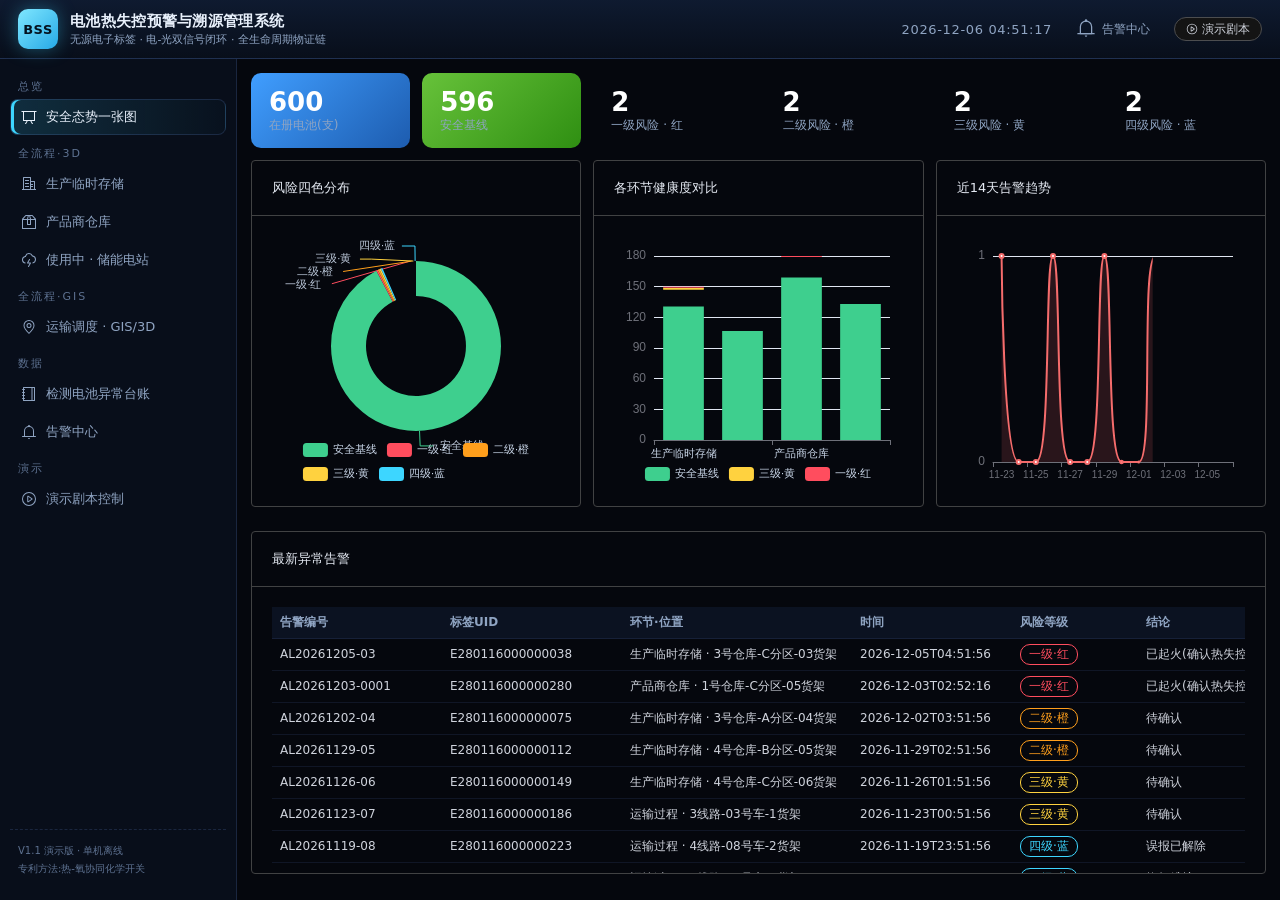
==== commit 1a997345: "style: 台账/告警中心列宽精确匹配内容,彻底消除裁切与重叠" ====
--- a/index.html
+++ b/index.html
@@ -5,7 +5,7 @@
     <meta name="viewport" content="width=device-width, initial-scale=1.0" />
     <link rel="icon" href="data:," />
     <title>电池热失控预警与溯源管理系统</title>
-    <script type="module" crossorigin src="./assets/index-Bjyb1WNz.js"></script>
+    <script type="module" crossorigin src="./assets/index-vZafkX7e.js"></script>
     <link rel="stylesheet" crossorigin href="./assets/index-BVt8HT9y.css">
   </head>
   <body>
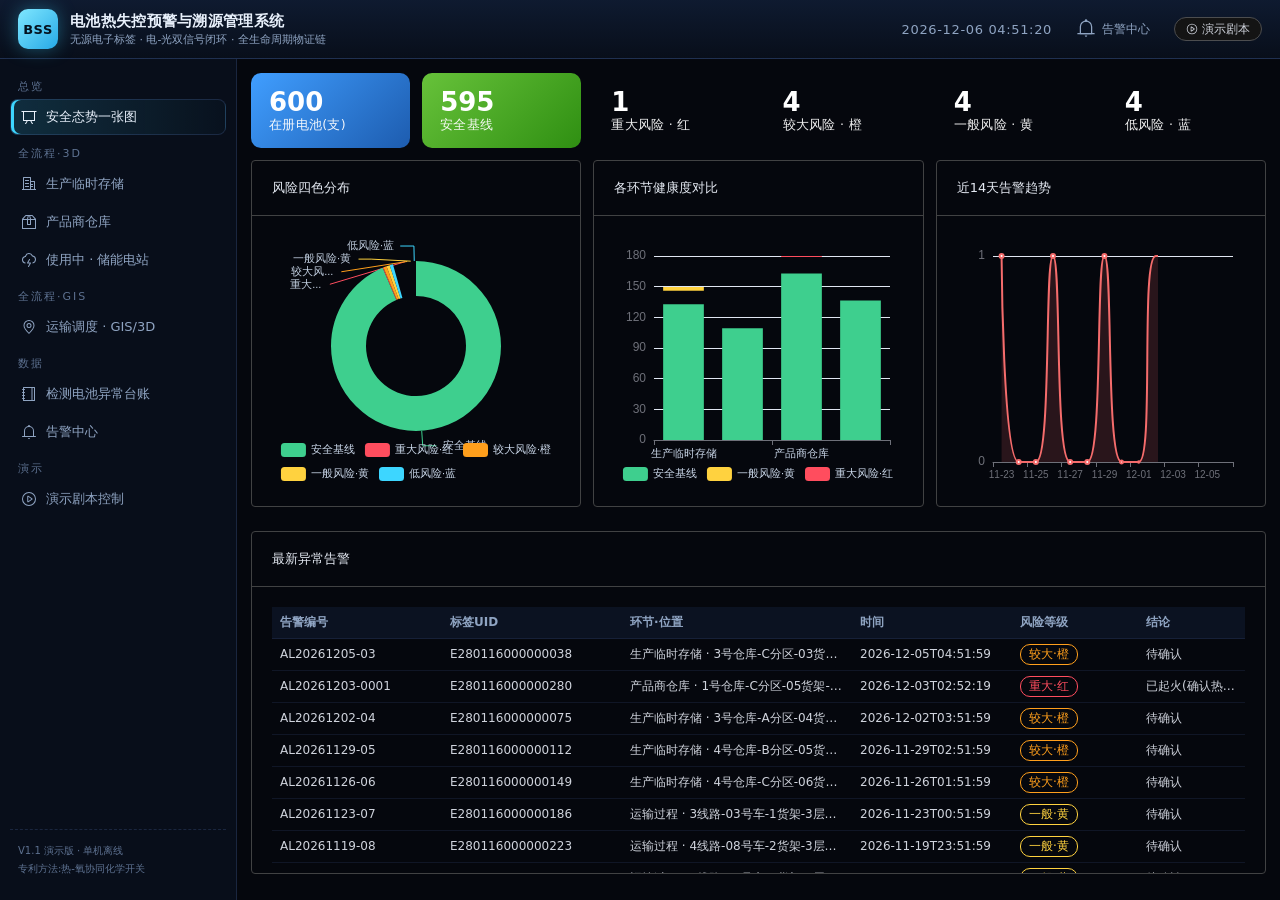
==== commit 0f880986: "feat: 风险四色名称(重大/较大/一般/低)+位置编码加货位级+13条台账仅1条起火+表格表头表体同步滑动无挤压+车厢与仓库顶部AI摄像头+储能舱透视两层透明" ====
--- a/index.html
+++ b/index.html
@@ -5,8 +5,8 @@
     <meta name="viewport" content="width=device-width, initial-scale=1.0" />
     <link rel="icon" href="data:," />
     <title>电池热失控预警与溯源管理系统</title>
-    <script type="module" crossorigin src="./assets/index-vZafkX7e.js"></script>
-    <link rel="stylesheet" crossorigin href="./assets/index-BVt8HT9y.css">
+    <script type="module" crossorigin src="./assets/index-DnmUmMt_.js"></script>
+    <link rel="stylesheet" crossorigin href="./assets/index-C-AL-AIC.css">
   </head>
   <body>
     <div id="app"></div>
--- a/assets/index-C-AL-AIC.css
+++ b/assets/index-C-AL-AIC.css
@@ -0,0 +1 @@
+:root{--el-color-white:#fff;--el-color-black:#000;--el-color-primary-rgb:64, 158, 255;--el-color-success-rgb:103, 194, 58;--el-color-warning-rgb:230, 162, 60;--el-color-danger-rgb:245, 108, 108;--el-color-error-rgb:245, 108, 108;--el-color-info-rgb:144, 147, 153;--el-font-size-extra-large:20px;--el-font-size-large:18px;--el-font-size-medium:16px;--el-font-size-base:14px;--el-font-size-small:13px;--el-font-size-extra-small:12px;--el-font-family:"Helvetica Neue", Helvetica, "PingFang SC", "Hiragino Sans GB", "Microsoft YaHei", "微软雅黑", Arial, sans-serif;--el-font-weight-primary:500;--el-font-line-height-primary:24px;--el-index-normal:1;--el-index-top:1000;--el-index-popper:2000;--el-border-radius-base:4px;--el-border-radius-small:2px;--el-border-radius-round:20px;--el-border-radius-circle:100%;--el-transition-duration:.3s;--el-transition-duration-fast:.2s;--el-transition-function-ease-in-out-bezier:cubic-bezier(.645, .045, .355, 1);--el-transition-function-fast-bezier:cubic-bezier(.23, 1, .32, 1);--el-transition-all:all var(--el-transition-duration) var(--el-transition-function-ease-in-out-bezier);--el-transition-fade:opacity var(--el-transition-duration) var(--el-transition-function-fast-bezier);--el-transition-md-fade:transform var(--el-transition-duration) var(--el-transition-function-fast-bezier), opacity var(--el-transition-duration) var(--el-transition-function-fast-bezier);--el-transition-fade-linear:opacity var(--el-transition-duration-fast) linear;--el-transition-border:border-color var(--el-transition-duration-fast) var(--el-transition-function-ease-in-out-bezier);--el-transition-box-shadow:box-shadow var(--el-transition-duration-fast) var(--el-transition-function-ease-in-out-bezier);--el-transition-color:color var(--el-transition-duration-fast) var(--el-transition-function-ease-in-out-bezier);--el-component-size-large:40px;--el-component-size:32px;--el-component-size-small:24px;--lightningcss-light:initial;--lightningcss-dark: ;color-scheme:light;--el-color-primary:#409eff;--el-color-primary-light-3:#79bbff;--el-color-primary-light-5:#a0cfff;--el-color-primary-light-7:#c6e2ff;--el-color-primary-light-8:#d9ecff;--el-color-primary-light-9:#ecf5ff;--el-color-primary-dark-2:#337ecc;--el-color-success:#67c23a;--el-color-success-light-3:#95d475;--el-color-success-light-5:#b3e19d;--el-color-success-light-7:#d1edc4;--el-color-success-light-8:#e1f3d8;--el-color-success-light-9:#f0f9eb;--el-color-success-dark-2:#529b2e;--el-color-warning:#e6a23c;--el-color-warning-light-3:#eebe77;--el-color-warning-light-5:#f3d19e;--el-color-warning-light-7:#f8e3c5;--el-color-warning-light-8:#faecd8;--el-color-warning-light-9:#fdf6ec;--el-color-warning-dark-2:#b88230;--el-color-danger:#f56c6c;--el-color-danger-light-3:#f89898;--el-color-danger-light-5:#fab6b6;--el-color-danger-light-7:#fcd3d3;--el-color-danger-light-8:#fde2e2;--el-color-danger-light-9:#fef0f0;--el-color-danger-dark-2:#c45656;--el-color-error:#f56c6c;--el-color-error-light-3:#f89898;--el-color-error-light-5:#fab6b6;--el-color-error-light-7:#fcd3d3;--el-color-error-light-8:#fde2e2;--el-color-error-light-9:#fef0f0;--el-color-error-dark-2:#c45656;--el-color-info:#909399;--el-color-info-light-3:#b1b3b8;--el-color-info-light-5:#c8c9cc;--el-color-info-light-7:#dedfe0;--el-color-info-light-8:#e9e9eb;--el-color-info-light-9:#f4f4f5;--el-color-info-dark-2:#73767a;--el-bg-color:#fff;--el-bg-color-page:#f2f3f5;--el-bg-color-overlay:#fff;--el-text-color-primary:#303133;--el-text-color-regular:#606266;--el-text-color-secondary:#909399;--el-text-color-placeholder:#a8abb2;--el-text-color-disabled:#c0c4cc;--el-border-color:#dcdfe6;--el-border-color-light:#e4e7ed;--el-border-color-lighter:#ebeef5;--el-border-color-extra-light:#f2f6fc;--el-border-color-dark:#d4d7de;--el-border-color-darker:#cdd0d6;--el-fill-color:#f0f2f5;--el-fill-color-light:#f5f7fa;--el-fill-color-lighter:#fafafa;--el-fill-color-extra-light:#fafcff;--el-fill-color-dark:#ebedf0;--el-fill-color-darker:#e6e8eb;--el-fill-color-blank:#fff;--el-box-shadow:0px 12px 32px 4px #0000000a, 0px 8px 20px #00000014;--el-box-shadow-light:0px 0px 12px #0000001f;--el-box-shadow-lighter:0px 0px 6px #0000001f;--el-box-shadow-dark:0px 16px 48px 16px #00000014, 0px 12px 32px #0000001f, 0px 8px 16px -8px #00000029;--el-disabled-bg-color:var(--el-fill-color-light);--el-disabled-text-color:var(--el-text-color-placeholder);--el-disabled-border-color:var(--el-border-color-light);--el-overlay-color:#000c;--el-overlay-color-light:#000000b3;--el-overlay-color-lighter:#00000080;--el-mask-color:#ffffffe6;--el-mask-color-extra-light:#ffffff4d;--el-border-width:1px;--el-border-style:solid;--el-border-color-hover:var(--el-text-color-disabled);--el-border:var(--el-border-width) var(--el-border-style) var(--el-border-color);--el-svg-monochrome-grey:var(--el-border-color)}.fade-in-linear-enter-active,.fade-in-linear-leave-active{transition:var(--el-transition-fade-linear)}.fade-in-linear-enter-from,.fade-in-linear-leave-to{opacity:0}.el-fade-in-linear-enter-active,.el-fade-in-linear-leave-active{transition:var(--el-transition-fade-linear)}.el-fade-in-linear-enter-from,.el-fade-in-linear-leave-to{opacity:0}.el-fade-in-enter-active,.el-fade-in-leave-active{transition:all var(--el-transition-duration) cubic-bezier(.55,0,.1,1)}.el-fade-in-enter-from,.el-fade-in-leave-active{opacity:0}.el-zoom-in-center-enter-active,.el-zoom-in-center-leave-active{transition:all var(--el-transition-duration) cubic-bezier(.55,0,.1,1)}.el-zoom-in-center-enter-from,.el-zoom-in-center-leave-active{opacity:0;transform:scaleX(0)}.el-zoom-in-top-enter-active,.el-zoom-in-top-leave-active{opacity:1;transition:var(--el-transition-md-fade);transform-origin:top;transform:scaleY(1)}.el-zoom-in-top-enter-active[data-popper-placement^=top],.el-zoom-in-top-leave-active[data-popper-placement^=top]{transform-origin:bottom}.el-zoom-in-top-enter-from,.el-zoom-in-top-leave-active{opacity:0;transform:scaleY(0)}.el-zoom-in-bottom-enter-active,.el-zoom-in-bottom-leave-active{opacity:1;transition:var(--el-transition-md-fade);transform-origin:bottom;transform:scaleY(1)}.el-zoom-in-bottom-enter-from,.el-zoom-in-bottom-leave-active{opacity:0;transform:scaleY(0)}.el-zoom-in-left-enter-active,.el-zoom-in-left-leave-active{opacity:1;transition:var(--el-transition-md-fade);transform-origin:0 0;transform:scale(1)}.el-zoom-in-left-enter-from,.el-zoom-in-left-leave-active{opacity:0;transform:scale(.45)}.collapse-transition{transition:var(--el-transition-duration) height ease-in-out,var(--el-transition-duration) padding-top ease-in-out,var(--el-transition-duration) padding-bottom ease-in-out}.el-collapse-transition-leave-active,.el-collapse-transition-enter-active{transition:var(--el-transition-duration) max-height ease-in-out,var(--el-transition-duration) padding-top ease-in-out,var(--el-transition-duration) padding-bottom ease-in-out}.horizontal-collapse-transition{transition:var(--el-transition-duration) width ease-in-out,var(--el-transition-duration) padding-left ease-in-out,var(--el-transition-duration) padding-right ease-in-out}.el-list-enter-active,.el-list-leave-active{transition:all 1s}.el-list-enter-from,.el-list-leave-to{opacity:0;transform:translateY(-30px)}.el-list-leave-active{position:absolute!important}.el-opacity-transition{transition:opacity var(--el-transition-duration) cubic-bezier(.55,0,.1,1)}.el-icon--right{margin-left:5px}.el-icon--left{margin-right:5px}@keyframes rotating{0%{transform:rotate(0)}to{transform:rotate(360deg)}}.el-icon{--color:inherit;fill:currentColor;width:1em;height:1em;color:var(--color);line-height:1em;font-size:inherit;justify-content:center;align-items:center;display:inline-flex;position:relative}.el-icon.is-loading{animation:2s linear infinite rotating}.el-icon svg{width:1em;height:1em}.el-affix--fixed{position:fixed}.el-alert{--el-alert-padding:8px 16px;--el-alert-border-radius-base:var(--el-border-radius-base);--el-alert-title-font-size:14px;--el-alert-title-with-description-font-size:16px;--el-alert-description-font-size:14px;--el-alert-close-font-size:16px;--el-alert-close-customed-font-size:14px;--el-alert-icon-size:16px;--el-alert-icon-large-size:28px;width:100%;padding:var(--el-alert-padding);box-sizing:border-box;border-radius:var(--el-alert-border-radius-base);background-color:var(--el-color-white);opacity:1;transition:opacity var(--el-transition-duration-fast);align-items:center;margin:0;display:flex;position:relative;overflow:hidden}.el-alert.is-light .el-alert__close-btn{color:var(--el-text-color-placeholder)}.el-alert.is-dark .el-alert__close-btn,.el-alert.is-dark .el-alert__description{color:var(--el-color-white)}.el-alert.is-center{justify-content:center}.el-alert--primary{--el-alert-bg-color:var(--el-color-primary-light-9)}.el-alert--primary.is-light{background-color:var(--el-alert-bg-color);color:var(--el-color-primary)}.el-alert--primary.is-light .el-alert__description{color:var(--el-color-primary)}.el-alert--primary.is-dark{background-color:var(--el-color-primary);color:var(--el-color-white)}.el-alert--success{--el-alert-bg-color:var(--el-color-success-light-9)}.el-alert--success.is-light{background-color:var(--el-alert-bg-color);color:var(--el-color-success)}.el-alert--success.is-light .el-alert__description{color:var(--el-color-success)}.el-alert--success.is-dark{background-color:var(--el-color-success);color:var(--el-color-white)}.el-alert--info{--el-alert-bg-color:var(--el-color-info-light-9)}.el-alert--info.is-light{background-color:var(--el-alert-bg-color);color:var(--el-color-info)}.el-alert--info.is-light .el-alert__description{color:var(--el-color-info)}.el-alert--info.is-dark{background-color:var(--el-color-info);color:var(--el-color-white)}.el-alert--warning{--el-alert-bg-color:var(--el-color-warning-light-9)}.el-alert--warning.is-light{background-color:var(--el-alert-bg-color);color:var(--el-color-warning)}.el-alert--warning.is-light .el-alert__description{color:var(--el-color-warning)}.el-alert--warning.is-dark{background-color:var(--el-color-warning);color:var(--el-color-white)}.el-alert--error{--el-alert-bg-color:var(--el-color-error-light-9)}.el-alert--error.is-light{background-color:var(--el-alert-bg-color);color:var(--el-color-error)}.el-alert--error.is-light .el-alert__description{color:var(--el-color-error)}.el-alert--error.is-dark{background-color:var(--el-color-error);color:var(--el-color-white)}.el-alert__content{flex-direction:column;gap:4px;display:flex}.el-alert .el-alert__icon{font-size:var(--el-alert-icon-size);width:var(--el-alert-icon-size);margin-right:8px}.el-alert .el-alert__icon.is-big{font-size:var(--el-alert-icon-large-size);width:var(--el-alert-icon-large-size);margin-right:12px}.el-alert__title{font-size:var(--el-alert-title-font-size);line-height:24px}.el-alert__title.with-description{font-size:var(--el-alert-title-with-description-font-size)}.el-alert .el-alert__description{font-size:var(--el-alert-description-font-size);margin:0}.el-alert .el-alert__close-btn{font-size:var(--el-alert-close-font-size);opacity:1;cursor:pointer;position:absolute;top:12px;right:16px}.el-alert .el-alert__close-btn.is-customed{font-style:normal;font-size:var(--el-alert-close-customed-font-size);line-height:24px;top:8px}.el-alert-fade-enter-from,.el-alert-fade-leave-active{opacity:0}.el-aside{box-sizing:border-box;width:var(--el-aside-width,300px);flex-shrink:0;overflow:auto}.el-autocomplete{--el-input-text-color:var(--el-text-color-regular);--el-input-border:var(--el-border);--el-input-hover-border:var(--el-border-color-hover);--el-input-focus-border:var(--el-color-primary);--el-input-transparent-border:0 0 0 1px transparent inset;--el-input-border-color:var(--el-border-color);--el-input-border-radius:var(--el-border-radius-base);--el-input-bg-color:var(--el-fill-color-blank);--el-input-icon-color:var(--el-text-color-placeholder);--el-input-placeholder-color:var(--el-text-color-placeholder);--el-input-hover-border-color:var(--el-border-color-hover);--el-input-clear-hover-color:var(--el-text-color-secondary);--el-input-focus-border-color:var(--el-color-primary);--el-input-width:100%;width:var(--el-input-width);display:inline-block;position:relative}.el-autocomplete__popper.el-popper{background:var(--el-bg-color-overlay);border:1px solid var(--el-border-color-light);box-shadow:var(--el-box-shadow-light)}.el-autocomplete__popper.el-popper .el-popper__arrow:before{border:1px solid var(--el-border-color-light)}.el-autocomplete__popper.el-popper[data-popper-placement^=top] .el-popper__arrow:before{border-top-color:#0000;border-left-color:#0000}.el-autocomplete__popper.el-popper[data-popper-placement^=bottom] .el-popper__arrow:before{border-bottom-color:#0000;border-right-color:#0000}.el-autocomplete__popper.el-popper[data-popper-placement^=left] .el-popper__arrow:before{border-bottom-color:#0000;border-left-color:#0000}.el-autocomplete__popper.el-popper[data-popper-placement^=right] .el-popper__arrow:before{border-top-color:#0000;border-right-color:#0000}.el-autocomplete-suggestion{border-radius:var(--el-border-radius-base);box-sizing:border-box}.el-autocomplete-suggestion__header{border-bottom:1px solid var(--el-border-color-lighter);padding:10px}.el-autocomplete-suggestion__footer{border-top:1px solid var(--el-border-color-lighter);padding:10px}.el-autocomplete-suggestion__wrap{box-sizing:border-box;max-height:280px;padding:10px 0}.el-autocomplete-suggestion__list{margin:0;padding:0}.el-autocomplete-suggestion li{cursor:pointer;color:var(--el-text-color-regular);line-height:34px;font-size:var(--el-font-size-base);text-align:left;text-overflow:ellipsis;white-space:nowrap;margin:0;padding:0 20px;list-style:none;overflow:hidden}.el-autocomplete-suggestion li:hover,.el-autocomplete-suggestion li.highlighted{background-color:var(--el-fill-color-light)}.el-autocomplete-suggestion li.divider{border-top:1px solid var(--el-color-black);margin-top:6px}.el-autocomplete-suggestion li.divider:last-child{margin-bottom:-6px}.el-autocomplete-suggestion.is-loading li{cursor:default;height:100px;color:var(--el-text-color-secondary);justify-content:center;align-items:center;font-size:20px;display:flex}.el-autocomplete-suggestion.is-loading li:hover{background-color:var(--el-bg-color-overlay)}.el-avatar{--el-avatar-text-color:var(--el-color-white);--el-avatar-bg-color:var(--el-text-color-disabled);--el-avatar-text-size:14px;--el-avatar-icon-size:18px;--el-avatar-border-radius:var(--el-border-radius-base);--el-avatar-size-large:56px;--el-avatar-size:40px;--el-avatar-size-small:24px;box-sizing:border-box;text-align:center;color:var(--el-avatar-text-color);background:var(--el-avatar-bg-color);width:var(--el-avatar-size);height:var(--el-avatar-size);font-size:var(--el-avatar-text-size);outline:none;justify-content:center;align-items:center;display:inline-flex;overflow:hidden}.el-avatar>img{width:100%;height:100%;display:block}.el-avatar--circle{border-radius:50%}.el-avatar--square{border-radius:var(--el-avatar-border-radius)}.el-avatar--icon{font-size:var(--el-avatar-icon-size)}.el-avatar--small{--el-avatar-size:24px}.el-avatar--large{--el-avatar-size:56px}.el-avatar-group{--el-avatar-group-item-gap:-8px;--el-avatar-group-collapse-item-gap:4px;display:inline-flex}.el-avatar-group .el-avatar{border:1px solid var(--el-border-color-extra-light)}.el-avatar-group .el-avatar:not(:first-child){margin-left:var(--el-avatar-group-item-gap)}.el-avatar-group__collapse-avatars{--el-avatar-group-item-gap:-8px;--el-avatar-group-collapse-item-gap:4px}.el-avatar-group__collapse-avatars .el-avatar:not(:first-child){margin-left:var(--el-avatar-group-collapse-item-gap)}.el-backtop{--el-backtop-bg-color:var(--el-bg-color-overlay);--el-backtop-text-color:var(--el-color-primary);--el-backtop-hover-bg-color:var(--el-border-color-extra-light);background-color:var(--el-backtop-bg-color);width:40px;height:40px;color:var(--el-backtop-text-color);box-shadow:var(--el-box-shadow-lighter);cursor:pointer;z-index:5;border-radius:50%;justify-content:center;align-items:center;font-size:20px;display:flex;position:fixed}.el-backtop:hover{background-color:var(--el-backtop-hover-bg-color)}.el-backtop__icon{font-size:20px}.el-badge{--el-badge-bg-color:var(--el-color-danger);--el-badge-radius:10px;--el-badge-font-size:12px;--el-badge-padding:6px;--el-badge-size:18px;vertical-align:middle;width:-moz-fit-content;width:fit-content;display:inline-block;position:relative}.el-badge__content{background-color:var(--el-badge-bg-color);border-radius:var(--el-badge-radius);color:var(--el-color-white);font-size:var(--el-badge-font-size);height:var(--el-badge-size);padding:0 var(--el-badge-padding);white-space:nowrap;border:1px solid var(--el-bg-color);justify-content:center;align-items:center;display:inline-flex}.el-badge__content.is-fixed{top:0;right:calc(1px + var(--el-badge-size) / 2);z-index:var(--el-index-normal);position:absolute;transform:translateY(-50%)translate(100%)}.el-badge__content.is-fixed.is-dot{right:5px}.el-badge__content.is-dot{border-radius:50%;width:8px;height:8px;padding:0;right:0}.el-badge__content.is-hide-zero{display:none}.el-badge__content--primary{background-color:var(--el-color-primary)}.el-badge__content--success{background-color:var(--el-color-success)}.el-badge__content--warning{background-color:var(--el-color-warning)}.el-badge__content--info{background-color:var(--el-color-info)}.el-badge__content--danger{background-color:var(--el-color-danger)}.el-breadcrumb__separator{color:var(--el-text-color-placeholder);margin:0 9px;font-weight:700}.el-breadcrumb__separator.el-icon{margin:0 6px;font-weight:400}.el-breadcrumb__separator.el-icon svg{vertical-align:middle}.el-breadcrumb__item{float:left;align-items:center;display:inline-flex}.el-breadcrumb__inner{color:var(--el-text-color-regular)}.el-breadcrumb__inner.is-link,.el-breadcrumb__inner a{transition:var(--el-transition-color);color:var(--el-text-color-primary);font-weight:700;text-decoration:none}.el-breadcrumb__inner.is-link:hover,.el-breadcrumb__inner a:hover{color:var(--el-color-primary);cursor:pointer}.el-breadcrumb__item:last-child .el-breadcrumb__inner,.el-breadcrumb__item:last-child .el-breadcrumb__inner:hover,.el-breadcrumb__item:last-child .el-breadcrumb__inner a,.el-breadcrumb__item:last-child .el-breadcrumb__inner a:hover{color:var(--el-text-color-regular);cursor:text;font-weight:400}.el-breadcrumb__item:last-child .el-breadcrumb__separator{display:none}.el-breadcrumb{font-size:14px;line-height:1}.el-breadcrumb:before,.el-breadcrumb:after{content:"";display:table}.el-breadcrumb:after{clear:both}.el-button-group>.el-button+.el-button{margin-left:0}.el-button-group>.el-button:first-child:last-child{border-top-right-radius:var(--el-border-radius-base);border-bottom-right-radius:var(--el-border-radius-base);border-top-left-radius:var(--el-border-radius-base);border-bottom-left-radius:var(--el-border-radius-base)}.el-button-group>.el-button:first-child:last-child.is-round{border-radius:var(--el-border-radius-round)}.el-button-group>.el-button:first-child:last-child.is-circle{border-radius:50%}.el-button-group>.el-button:not(:first-child):not(:last-child){border-radius:0}.el-button-group>.el-button:hover,.el-button-group>.el-button:focus,.el-button-group>.el-button:active,.el-button-group>.el-button.is-active{z-index:1}.el-button-group--horizontal{vertical-align:middle;display:inline-block}.el-button-group--horizontal:before,.el-button-group--horizontal:after{content:"";display:table}.el-button-group--horizontal:after{clear:both}.el-button-group--horizontal>.el-button{float:left;position:relative}.el-button-group--horizontal>.el-button:first-child{border-top-right-radius:0;border-bottom-right-radius:0}.el-button-group--horizontal>.el-button:last-child{border-top-left-radius:0;border-bottom-left-radius:0}.el-button-group--horizontal>.el-button:not(:last-child){margin-right:-1px}.el-button-group--horizontal .el-button--primary:first-child{border-right-color:var(--el-button-divide-border-color)}.el-button-group--horizontal .el-button--primary:last-child{border-left-color:var(--el-button-divide-border-color)}.el-button-group--horizontal .el-button--primary:not(:first-child):not(:last-child){border-left-color:var(--el-button-divide-border-color);border-right-color:var(--el-button-divide-border-color)}.el-button-group--horizontal .el-button--success:first-child{border-right-color:var(--el-button-divide-border-color)}.el-button-group--horizontal .el-button--success:last-child{border-left-color:var(--el-button-divide-border-color)}.el-button-group--horizontal .el-button--success:not(:first-child):not(:last-child){border-left-color:var(--el-button-divide-border-color);border-right-color:var(--el-button-divide-border-color)}.el-button-group--horizontal .el-button--warning:first-child{border-right-color:var(--el-button-divide-border-color)}.el-button-group--horizontal .el-button--warning:last-child{border-left-color:var(--el-button-divide-border-color)}.el-button-group--horizontal .el-button--warning:not(:first-child):not(:last-child){border-left-color:var(--el-button-divide-border-color);border-right-color:var(--el-button-divide-border-color)}.el-button-group--horizontal .el-button--danger:first-child{border-right-color:var(--el-button-divide-border-color)}.el-button-group--horizontal .el-button--danger:last-child{border-left-color:var(--el-button-divide-border-color)}.el-button-group--horizontal .el-button--danger:not(:first-child):not(:last-child){border-left-color:var(--el-button-divide-border-color);border-right-color:var(--el-button-divide-border-color)}.el-button-group--horizontal .el-button--info:first-child{border-right-color:var(--el-button-divide-border-color)}.el-button-group--horizontal .el-button--info:last-child{border-left-color:var(--el-button-divide-border-color)}.el-button-group--horizontal .el-button--info:not(:first-child):not(:last-child){border-left-color:var(--el-button-divide-border-color);border-right-color:var(--el-button-divide-border-color)}.el-button-group--horizontal>.el-dropdown>.el-button{border-left-color:var(--el-button-divide-border-color);border-top-left-radius:0;border-bottom-left-radius:0}.el-button-group--vertical{flex-direction:column;align-items:stretch;display:inline-flex}.el-button-group--vertical>.el-button{margin-top:-1px}.el-button-group--vertical>.el-button:first-child{border-bottom-right-radius:0;border-bottom-left-radius:0}.el-button-group--vertical>.el-button:last-child{border-top-left-radius:0;border-top-right-radius:0}.el-button-group--vertical>.el-dropdown{margin-top:-1px}.el-button-group--vertical>.el-dropdown>.el-button{border-left-color:var(--el-button-divide-border-color);border-top-left-radius:0;border-top-right-radius:0}.el-button-group--vertical .el-button--primary:first-child{border-bottom-color:var(--el-button-divide-border-color)}.el-button-group--vertical .el-button--primary:last-child{border-top-color:var(--el-button-divide-border-color)}.el-button-group--vertical .el-button--primary:not(:first-child):not(:last-child){border-top-color:var(--el-button-divide-border-color);border-bottom-color:var(--el-button-divide-border-color)}.el-button-group--vertical .el-button--success:first-child{border-bottom-color:var(--el-button-divide-border-color)}.el-button-group--vertical .el-button--success:last-child{border-top-color:var(--el-button-divide-border-color)}.el-button-group--vertical .el-button--success:not(:first-child):not(:last-child){border-top-color:var(--el-button-divide-border-color);border-bottom-color:var(--el-button-divide-border-color)}.el-button-group--vertical .el-button--warning:first-child{border-bottom-color:var(--el-button-divide-border-color)}.el-button-group--vertical .el-button--warning:last-child{border-top-color:var(--el-button-divide-border-color)}.el-button-group--vertical .el-button--warning:not(:first-child):not(:last-child){border-top-color:var(--el-button-divide-border-color);border-bottom-color:var(--el-button-divide-border-color)}.el-button-group--vertical .el-button--danger:first-child{border-bottom-color:var(--el-button-divide-border-color)}.el-button-group--vertical .el-button--danger:last-child{border-top-color:var(--el-button-divide-border-color)}.el-button-group--vertical .el-button--danger:not(:first-child):not(:last-child){border-top-color:var(--el-button-divide-border-color);border-bottom-color:var(--el-button-divide-border-color)}.el-button-group--vertical .el-button--info:first-child{border-bottom-color:var(--el-button-divide-border-color)}.el-button-group--vertical .el-button--info:last-child{border-top-color:var(--el-button-divide-border-color)}.el-button-group--vertical .el-button--info:not(:first-child):not(:last-child){border-top-color:var(--el-button-divide-border-color);border-bottom-color:var(--el-button-divide-border-color)}.el-button{--el-button-font-weight:var(--el-font-weight-primary);--el-button-border-color:var(--el-border-color);--el-button-bg-color:var(--el-fill-color-blank);--el-button-text-color:var(--el-text-color-regular);--el-button-disabled-text-color:var(--el-disabled-text-color);--el-button-disabled-bg-color:var(--el-fill-color-blank);--el-button-disabled-border-color:var(--el-border-color-light);--el-button-divide-border-color:#ffffff80;--el-button-hover-text-color:var(--el-color-primary);--el-button-hover-bg-color:var(--el-color-primary-light-9);--el-button-hover-border-color:var(--el-color-primary-light-7);--el-button-active-text-color:var(--el-button-hover-text-color);--el-button-active-border-color:var(--el-color-primary);--el-button-active-bg-color:var(--el-button-hover-bg-color);--el-button-outline-color:var(--el-color-primary-light-5);--el-button-hover-link-text-color:var(--el-text-color-secondary);--el-button-active-color:var(--el-text-color-primary);white-space:nowrap;cursor:pointer;height:32px;color:var(--el-button-text-color);text-align:center;box-sizing:border-box;line-height:1;font-weight:var(--el-button-font-weight);-webkit-user-select:none;user-select:none;vertical-align:middle;-webkit-appearance:none;background-color:var(--el-button-bg-color);border:var(--el-border);border-color:var(--el-button-border-color);outline:none;justify-content:center;align-items:center;transition:all .1s;display:inline-flex}.el-button:hover{color:var(--el-button-hover-text-color);border-color:var(--el-button-hover-border-color);background-color:var(--el-button-hover-bg-color);outline:none}.el-button:active{color:var(--el-button-active-text-color);border-color:var(--el-button-active-border-color);background-color:var(--el-button-active-bg-color);outline:none}.el-button:focus-visible{outline:2px solid var(--el-button-outline-color);outline-offset:1px;transition:outline-offset,outline}.el-button>span{align-items:center;display:inline-flex}.el-button+.el-button{margin-left:12px}.el-button{font-size:var(--el-font-size-base);border-radius:var(--el-border-radius-base);padding:8px 15px}.el-button.is-round{padding:8px 15px}.el-button::-moz-focus-inner{border:0}.el-button [class*=el-icon]+span{margin-left:6px}.el-button [class*=el-icon] svg{vertical-align:bottom}.el-button.is-plain{--el-button-hover-text-color:var(--el-color-primary);--el-button-hover-bg-color:var(--el-fill-color-blank);--el-button-hover-border-color:var(--el-color-primary)}.el-button.is-active{color:var(--el-button-active-text-color);border-color:var(--el-button-active-border-color);background-color:var(--el-button-active-bg-color);outline:none}.el-button.is-disabled,.el-button.is-disabled:hover{color:var(--el-button-disabled-text-color);cursor:not-allowed;background-image:none;background-color:var(--el-button-disabled-bg-color);border-color:var(--el-button-disabled-border-color)}.el-button.is-loading{pointer-events:none;position:relative}.el-button.is-loading:before{z-index:1;pointer-events:none;content:"";border-radius:inherit;background-color:var(--el-mask-color-extra-light);position:absolute;top:-1px;bottom:-1px;left:-1px;right:-1px}.el-button.is-round{border-radius:var(--el-border-radius-round)}.el-button.is-dashed{--el-button-hover-text-color:var(--el-color-primary);--el-button-hover-bg-color:var(--el-fill-color-blank);--el-button-hover-border-color:var(--el-color-primary);border-style:dashed}.el-button.is-circle{border-radius:50%;width:32px;padding:8px}.el-button.is-text{color:var(--el-button-text-color);background-color:#0000;border:0 solid #0000}.el-button.is-text.is-disabled{color:var(--el-button-disabled-text-color);background-color:#0000!important}.el-button.is-text:not(.is-disabled):hover{background-color:var(--el-fill-color-light)}.el-button.is-text:not(.is-disabled):focus-visible{outline:2px solid var(--el-button-outline-color);outline-offset:1px;transition:outline-offset,outline}.el-button.is-text:not(.is-disabled):active{background-color:var(--el-fill-color)}.el-button.is-text:not(.is-disabled).is-has-bg{background-color:var(--el-fill-color-light)}.el-button.is-text:not(.is-disabled).is-has-bg:hover{background-color:var(--el-fill-color)}.el-button.is-text:not(.is-disabled).is-has-bg:active{background-color:var(--el-fill-color-dark)}.el-button__text--expand{letter-spacing:.3em;margin-right:-.3em}.el-button.is-link{color:var(--el-button-text-color);background:0 0;border-color:#0000;height:auto;padding:2px}.el-button.is-link:hover{color:var(--el-button-hover-link-text-color)}.el-button.is-link.is-disabled{color:var(--el-button-disabled-text-color);background-color:#0000!important;border-color:#0000!important}.el-button.is-link:not(.is-disabled):hover{background-color:#0000;border-color:#0000}.el-button.is-link:not(.is-disabled):active{color:var(--el-button-active-color);background-color:#0000;border-color:#0000}.el-button--text{color:var(--el-color-primary);background:0 0;border-color:#0000;padding-left:0;padding-right:0}.el-button--text.is-disabled{color:var(--el-button-disabled-text-color);background-color:#0000!important;border-color:#0000!important}.el-button--text:not(.is-disabled):hover{color:var(--el-color-primary-light-3);background-color:#0000;border-color:#0000}.el-button--text:not(.is-disabled):active{color:var(--el-color-primary-dark-2);background-color:#0000;border-color:#0000}.el-button__link--expand{letter-spacing:.3em;margin-right:-.3em}.el-button--primary{--el-button-text-color:var(--el-color-white);--el-button-bg-color:var(--el-color-primary);--el-button-border-color:var(--el-color-primary);--el-button-outline-color:var(--el-color-primary-light-5);--el-button-active-color:var(--el-color-primary-dark-2);--el-button-hover-text-color:var(--el-color-white);--el-button-hover-link-text-color:var(--el-color-primary-light-5);--el-button-hover-bg-color:var(--el-color-primary-light-3);--el-button-hover-border-color:var(--el-color-primary-light-3);--el-button-active-bg-color:var(--el-color-primary-dark-2);--el-button-active-border-color:var(--el-color-primary-dark-2);--el-button-disabled-text-color:var(--el-color-white);--el-button-disabled-bg-color:var(--el-color-primary-light-5);--el-button-disabled-border-color:var(--el-color-primary-light-5)}.el-button--primary.is-plain,.el-button--primary.is-text,.el-button--primary.is-link{--el-button-text-color:var(--el-color-primary);--el-button-bg-color:var(--el-color-primary-light-9);--el-button-border-color:var(--el-color-primary-light-5);--el-button-hover-text-color:var(--el-color-white);--el-button-hover-bg-color:var(--el-color-primary);--el-button-hover-border-color:var(--el-color-primary);--el-button-active-text-color:var(--el-color-white)}.el-button--primary.is-plain.is-disabled,.el-button--primary.is-plain.is-disabled:hover,.el-button--primary.is-plain.is-disabled:focus,.el-button--primary.is-plain.is-disabled:active,.el-button--primary.is-text.is-disabled,.el-button--primary.is-text.is-disabled:hover,.el-button--primary.is-text.is-disabled:focus,.el-button--primary.is-text.is-disabled:active,.el-button--primary.is-link.is-disabled,.el-button--primary.is-link.is-disabled:hover,.el-button--primary.is-link.is-disabled:focus,.el-button--primary.is-link.is-disabled:active{color:var(--el-color-primary-light-5);background-color:var(--el-color-primary-light-9);border-color:var(--el-color-primary-light-8)}.el-button--primary.is-dashed{--el-button-text-color:var(--el-color-primary);--el-button-bg-color:var(--el-color-primary-light-9);--el-button-border-color:var(--el-color-primary-light-5);--el-button-hover-text-color:var(--el-color-primary);--el-button-hover-bg-color:var(--el-color-primary-light-9);--el-button-hover-border-color:var(--el-color-primary-light-3);--el-button-active-text-color:var(--el-color-primary-dark-2);--el-button-active-bg-color:var(--el-color-primary-light-9);--el-button-active-border-color:var(--el-color-primary-dark-2)}.el-button--primary.is-dashed.is-disabled,.el-button--primary.is-dashed.is-disabled:hover,.el-button--primary.is-dashed.is-disabled:focus,.el-button--primary.is-dashed.is-disabled:active{color:var(--el-color-primary-light-5);background-color:var(--el-color-primary-light-9);border-color:var(--el-color-primary-light-8)}.el-button--success{--el-button-text-color:var(--el-color-white);--el-button-bg-color:var(--el-color-success);--el-button-border-color:var(--el-color-success);--el-button-outline-color:var(--el-color-success-light-5);--el-button-active-color:var(--el-color-success-dark-2);--el-button-hover-text-color:var(--el-color-white);--el-button-hover-link-text-color:var(--el-color-success-light-5);--el-button-hover-bg-color:var(--el-color-success-light-3);--el-button-hover-border-color:var(--el-color-success-light-3);--el-button-active-bg-color:var(--el-color-success-dark-2);--el-button-active-border-color:var(--el-color-success-dark-2);--el-button-disabled-text-color:var(--el-color-white);--el-button-disabled-bg-color:var(--el-color-success-light-5);--el-button-disabled-border-color:var(--el-color-success-light-5)}.el-button--success.is-plain,.el-button--success.is-text,.el-button--success.is-link{--el-button-text-color:var(--el-color-success);--el-button-bg-color:var(--el-color-success-light-9);--el-button-border-color:var(--el-color-success-light-5);--el-button-hover-text-color:var(--el-color-white);--el-button-hover-bg-color:var(--el-color-success);--el-button-hover-border-color:var(--el-color-success);--el-button-active-text-color:var(--el-color-white)}.el-button--success.is-plain.is-disabled,.el-button--success.is-plain.is-disabled:hover,.el-button--success.is-plain.is-disabled:focus,.el-button--success.is-plain.is-disabled:active,.el-button--success.is-text.is-disabled,.el-button--success.is-text.is-disabled:hover,.el-button--success.is-text.is-disabled:focus,.el-button--success.is-text.is-disabled:active,.el-button--success.is-link.is-disabled,.el-button--success.is-link.is-disabled:hover,.el-button--success.is-link.is-disabled:focus,.el-button--success.is-link.is-disabled:active{color:var(--el-color-success-light-5);background-color:var(--el-color-success-light-9);border-color:var(--el-color-success-light-8)}.el-button--success.is-dashed{--el-button-text-color:var(--el-color-success);--el-button-bg-color:var(--el-color-success-light-9);--el-button-border-color:var(--el-color-success-light-5);--el-button-hover-text-color:var(--el-color-success);--el-button-hover-bg-color:var(--el-color-success-light-9);--el-button-hover-border-color:var(--el-color-success-light-3);--el-button-active-text-color:var(--el-color-success-dark-2);--el-button-active-bg-color:var(--el-color-success-light-9);--el-button-active-border-color:var(--el-color-success-dark-2)}.el-button--success.is-dashed.is-disabled,.el-button--success.is-dashed.is-disabled:hover,.el-button--success.is-dashed.is-disabled:focus,.el-button--success.is-dashed.is-disabled:active{color:var(--el-color-success-light-5);background-color:var(--el-color-success-light-9);border-color:var(--el-color-success-light-8)}.el-button--warning{--el-button-text-color:var(--el-color-white);--el-button-bg-color:var(--el-color-warning);--el-button-border-color:var(--el-color-warning);--el-button-outline-color:var(--el-color-warning-light-5);--el-button-active-color:var(--el-color-warning-dark-2);--el-button-hover-text-color:var(--el-color-white);--el-button-hover-link-text-color:var(--el-color-warning-light-5);--el-button-hover-bg-color:var(--el-color-warning-light-3);--el-button-hover-border-color:var(--el-color-warning-light-3);--el-button-active-bg-color:var(--el-color-warning-dark-2);--el-button-active-border-color:var(--el-color-warning-dark-2);--el-button-disabled-text-color:var(--el-color-white);--el-button-disabled-bg-color:var(--el-color-warning-light-5);--el-button-disabled-border-color:var(--el-color-warning-light-5)}.el-button--warning.is-plain,.el-button--warning.is-text,.el-button--warning.is-link{--el-button-text-color:var(--el-color-warning);--el-button-bg-color:var(--el-color-warning-light-9);--el-button-border-color:var(--el-color-warning-light-5);--el-button-hover-text-color:var(--el-color-white);--el-button-hover-bg-color:var(--el-color-warning);--el-button-hover-border-color:var(--el-color-warning);--el-button-active-text-color:var(--el-color-white)}.el-button--warning.is-plain.is-disabled,.el-button--warning.is-plain.is-disabled:hover,.el-button--warning.is-plain.is-disabled:focus,.el-button--warning.is-plain.is-disabled:active,.el-button--warning.is-text.is-disabled,.el-button--warning.is-text.is-disabled:hover,.el-button--warning.is-text.is-disabled:focus,.el-button--warning.is-text.is-disabled:active,.el-button--warning.is-link.is-disabled,.el-button--warning.is-link.is-disabled:hover,.el-button--warning.is-link.is-disabled:focus,.el-button--warning.is-link.is-disabled:active{color:var(--el-color-warning-light-5);background-color:var(--el-color-warning-light-9);border-color:var(--el-color-warning-light-8)}.el-button--warning.is-dashed{--el-button-text-color:var(--el-color-warning);--el-button-bg-color:var(--el-color-warning-light-9);--el-button-border-color:var(--el-color-warning-light-5);--el-button-hover-text-color:var(--el-color-warning);--el-button-hover-bg-color:var(--el-color-warning-light-9);--el-button-hover-border-color:var(--el-color-warning-light-3);--el-button-active-text-color:var(--el-color-warning-dark-2);--el-button-active-bg-color:var(--el-color-warning-light-9);--el-button-active-border-color:var(--el-color-warning-dark-2)}.el-button--warning.is-dashed.is-disabled,.el-button--warning.is-dashed.is-disabled:hover,.el-button--warning.is-dashed.is-disabled:focus,.el-button--warning.is-dashed.is-disabled:active{color:var(--el-color-warning-light-5);background-color:var(--el-color-warning-light-9);border-color:var(--el-color-warning-light-8)}.el-button--danger{--el-button-text-color:var(--el-color-white);--el-button-bg-color:var(--el-color-danger);--el-button-border-color:var(--el-color-danger);--el-button-outline-color:var(--el-color-danger-light-5);--el-button-active-color:var(--el-color-danger-dark-2);--el-button-hover-text-color:var(--el-color-white);--el-button-hover-link-text-color:var(--el-color-danger-light-5);--el-button-hover-bg-color:var(--el-color-danger-light-3);--el-button-hover-border-color:var(--el-color-danger-light-3);--el-button-active-bg-color:var(--el-color-danger-dark-2);--el-button-active-border-color:var(--el-color-danger-dark-2);--el-button-disabled-text-color:var(--el-color-white);--el-button-disabled-bg-color:var(--el-color-danger-light-5);--el-button-disabled-border-color:var(--el-color-danger-light-5)}.el-button--danger.is-plain,.el-button--danger.is-text,.el-button--danger.is-link{--el-button-text-color:var(--el-color-danger);--el-button-bg-color:var(--el-color-danger-light-9);--el-button-border-color:var(--el-color-danger-light-5);--el-button-hover-text-color:var(--el-color-white);--el-button-hover-bg-color:var(--el-color-danger);--el-button-hover-border-color:var(--el-color-danger);--el-button-active-text-color:var(--el-color-white)}.el-button--danger.is-plain.is-disabled,.el-button--danger.is-plain.is-disabled:hover,.el-button--danger.is-plain.is-disabled:focus,.el-button--danger.is-plain.is-disabled:active,.el-button--danger.is-text.is-disabled,.el-button--danger.is-text.is-disabled:hover,.el-button--danger.is-text.is-disabled:focus,.el-button--danger.is-text.is-disabled:active,.el-button--danger.is-link.is-disabled,.el-button--danger.is-link.is-disabled:hover,.el-button--danger.is-link.is-disabled:focus,.el-button--danger.is-link.is-disabled:active{color:var(--el-color-danger-light-5);background-color:var(--el-color-danger-light-9);border-color:var(--el-color-danger-light-8)}.el-button--danger.is-dashed{--el-button-text-color:var(--el-color-danger);--el-button-bg-color:var(--el-color-danger-light-9);--el-button-border-color:var(--el-color-danger-light-5);--el-button-hover-text-color:var(--el-color-danger);--el-button-hover-bg-color:var(--el-color-danger-light-9);--el-button-hover-border-color:var(--el-color-danger-light-3);--el-button-active-text-color:var(--el-color-danger-dark-2);--el-button-active-bg-color:var(--el-color-danger-light-9);--el-button-active-border-color:var(--el-color-danger-dark-2)}.el-button--danger.is-dashed.is-disabled,.el-button--danger.is-dashed.is-disabled:hover,.el-button--danger.is-dashed.is-disabled:focus,.el-button--danger.is-dashed.is-disabled:active{color:var(--el-color-danger-light-5);background-color:var(--el-color-danger-light-9);border-color:var(--el-color-danger-light-8)}.el-button--info{--el-button-text-color:var(--el-color-white);--el-button-bg-color:var(--el-color-info);--el-button-border-color:var(--el-color-info);--el-button-outline-color:var(--el-color-info-light-5);--el-button-active-color:var(--el-color-info-dark-2);--el-button-hover-text-color:var(--el-color-white);--el-button-hover-link-text-color:var(--el-color-info-light-5);--el-button-hover-bg-color:var(--el-color-info-light-3);--el-button-hover-border-color:var(--el-color-info-light-3);--el-button-active-bg-color:var(--el-color-info-dark-2);--el-button-active-border-color:var(--el-color-info-dark-2);--el-button-disabled-text-color:var(--el-color-white);--el-button-disabled-bg-color:var(--el-color-info-light-5);--el-button-disabled-border-color:var(--el-color-info-light-5)}.el-button--info.is-plain,.el-button--info.is-text,.el-button--info.is-link{--el-button-text-color:var(--el-color-info);--el-button-bg-color:var(--el-color-info-light-9);--el-button-border-color:var(--el-color-info-light-5);--el-button-hover-text-color:var(--el-color-white);--el-button-hover-bg-color:var(--el-color-info);--el-button-hover-border-color:var(--el-color-info);--el-button-active-text-color:var(--el-color-white)}.el-button--info.is-plain.is-disabled,.el-button--info.is-plain.is-disabled:hover,.el-button--info.is-plain.is-disabled:focus,.el-button--info.is-plain.is-disabled:active,.el-button--info.is-text.is-disabled,.el-button--info.is-text.is-disabled:hover,.el-button--info.is-text.is-disabled:focus,.el-button--info.is-text.is-disabled:active,.el-button--info.is-link.is-disabled,.el-button--info.is-link.is-disabled:hover,.el-button--info.is-link.is-disabled:focus,.el-button--info.is-link.is-disabled:active{color:var(--el-color-info-light-5);background-color:var(--el-color-info-light-9);border-color:var(--el-color-info-light-8)}.el-button--info.is-dashed{--el-button-text-color:var(--el-color-info);--el-button-bg-color:var(--el-color-info-light-9);--el-button-border-color:var(--el-color-info-light-5);--el-button-hover-text-color:var(--el-color-info);--el-button-hover-bg-color:var(--el-color-info-light-9);--el-button-hover-border-color:var(--el-color-info-light-3);--el-button-active-text-color:var(--el-color-info-dark-2);--el-button-active-bg-color:var(--el-color-info-light-9);--el-button-active-border-color:var(--el-color-info-dark-2)}.el-button--info.is-dashed.is-disabled,.el-button--info.is-dashed.is-disabled:hover,.el-button--info.is-dashed.is-disabled:focus,.el-button--info.is-dashed.is-disabled:active{color:var(--el-color-info-light-5);background-color:var(--el-color-info-light-9);border-color:var(--el-color-info-light-8)}.el-button--large{--el-button-size:40px;height:var(--el-button-size)}.el-button--large [class*=el-icon]+span{margin-left:8px}.el-button--large{font-size:var(--el-font-size-base);border-radius:var(--el-border-radius-base);padding:12px 19px}.el-button--large.is-round{padding:12px 19px}.el-button--large.is-circle{width:var(--el-button-size);padding:12px}.el-button--small{--el-button-size:24px;height:var(--el-button-size)}.el-button--small [class*=el-icon]+span{margin-left:4px}.el-button--small{border-radius:calc(var(--el-border-radius-base) - 1px);padding:5px 11px;font-size:12px}.el-button--small.is-round{padding:5px 11px}.el-button--small.is-circle{width:var(--el-button-size);padding:5px}.el-calendar{--el-calendar-border:var(--el-table-border,1px solid var(--el-border-color-lighter));--el-calendar-header-border-bottom:var(--el-calendar-border);--el-calendar-selected-bg-color:var(--el-color-primary-light-9);--el-calendar-cell-width:85px;background-color:var(--el-fill-color-blank)}.el-calendar__header{border-bottom:var(--el-calendar-header-border-bottom);justify-content:space-between;padding:12px 20px;display:flex}.el-calendar__title{color:var(--el-text-color);align-self:center}.el-calendar__body{padding:12px 20px 35px}.el-calendar__select-controller .el-select{margin-right:8px}.el-calendar__select-controller .el-calendar-select__year{width:120px}.el-calendar__select-controller .el-calendar-select__month{width:60px}.el-calendar-table{table-layout:fixed;width:100%}.el-calendar-table thead th{color:var(--el-text-color-regular);padding:12px 0;font-weight:400}.el-calendar-table:not(.is-range) td.prev,.el-calendar-table:not(.is-range) td.next{color:var(--el-text-color-placeholder)}.el-calendar-table td{border-bottom:var(--el-calendar-border);border-right:var(--el-calendar-border);vertical-align:top;transition:background-color var(--el-transition-duration-fast) ease}.el-calendar-table td.is-selected{background-color:var(--el-calendar-selected-bg-color)}.el-calendar-table td.is-today{color:var(--el-color-primary)}.el-calendar-table tr:first-child td{border-top:var(--el-calendar-border)}.el-calendar-table tr td:first-child{border-left:var(--el-calendar-border)}.el-calendar-table tr.el-calendar-table__row--hide-border td{border-top:none}.el-calendar-table .el-calendar-day{box-sizing:border-box;height:var(--el-calendar-cell-width);padding:8px}.el-calendar-table .el-calendar-day:hover{cursor:pointer;background-color:var(--el-calendar-selected-bg-color)}.el-card{--el-card-border-color:var(--el-border-color-light);--el-card-border-radius:4px;--el-card-padding:20px;--el-card-bg-color:var(--el-fill-color-blank);border-radius:var(--el-card-border-radius);border:1px solid var(--el-card-border-color);background-color:var(--el-card-bg-color);color:var(--el-text-color-primary);transition:var(--el-transition-duration);flex-direction:column;display:flex;overflow:hidden}.el-card.is-always-shadow,.el-card.is-hover-shadow:hover,.el-card.is-hover-shadow:focus{box-shadow:var(--el-box-shadow-light)}.el-card__header{padding:calc(var(--el-card-padding) - 2px) var(--el-card-padding);border-bottom:1px solid var(--el-card-border-color);box-sizing:border-box}.el-card__body{padding:var(--el-card-padding);flex-grow:1;overflow:auto}.el-card__footer{padding:calc(var(--el-card-padding) - 2px) var(--el-card-padding);border-top:1px solid var(--el-card-border-color);box-sizing:border-box}.el-carousel__item{width:100%;height:100%;z-index:calc(var(--el-index-normal) - 1);display:inline-block;position:absolute;top:0;left:0;overflow:hidden}.el-carousel__item.is-active{z-index:calc(var(--el-index-normal) - 1)}.el-carousel__item.is-animating{transition:transform .4s ease-in-out}.el-carousel__item--card{width:50%;transition:transform .4s ease-in-out}.el-carousel__item--card.is-in-stage{cursor:pointer;z-index:var(--el-index-normal)}.el-carousel__item--card.is-in-stage:hover .el-carousel__mask,.el-carousel__item--card.is-in-stage.is-hover .el-carousel__mask{opacity:.12}.el-carousel__item--card.is-active{z-index:calc(var(--el-index-normal) + 1)}.el-carousel__item--card-vertical{width:100%;height:50%}.el-carousel__mask{background-color:var(--el-color-white);opacity:.24;width:100%;height:100%;transition:var(--el-transition-duration-fast);position:absolute;top:0;left:0}.el-carousel{--el-carousel-arrow-font-size:12px;--el-carousel-arrow-size:36px;--el-carousel-arrow-background:#1f2d3d1c;--el-carousel-arrow-hover-background:#1f2d3d3b;--el-carousel-indicator-width:30px;--el-carousel-indicator-height:2px;--el-carousel-indicator-padding-horizontal:4px;--el-carousel-indicator-padding-vertical:12px;--el-carousel-indicator-out-color:var(--el-border-color-hover);position:relative}.el-carousel--horizontal,.el-carousel--vertical{overflow:hidden}.el-carousel.is-vertical-outside{flex-direction:row;align-items:center;display:flex}.el-carousel.is-vertical-outside .el-carousel__container{flex:1}.el-carousel__container{height:300px;position:relative}.el-carousel__arrow{height:var(--el-carousel-arrow-size);width:var(--el-carousel-arrow-size);cursor:pointer;transition:var(--el-transition-duration);background-color:var(--el-carousel-arrow-background);color:#fff;z-index:10;text-align:center;font-size:var(--el-carousel-arrow-font-size);border:none;border-radius:50%;outline:none;justify-content:center;align-items:center;margin:0;padding:0;display:inline-flex;position:absolute;top:50%;transform:translateY(-50%)}.el-carousel__arrow--left{left:16px}.el-carousel__arrow--right{right:16px}.el-carousel__arrow:hover{background-color:var(--el-carousel-arrow-hover-background)}.el-carousel__arrow i{cursor:pointer}.el-carousel__indicators{z-index:calc(var(--el-index-normal) + 1);margin:0;padding:0;list-style:none;position:absolute}.el-carousel__indicators--horizontal{bottom:0;left:50%;transform:translate(-50%)}.el-carousel__indicators--vertical{top:50%;right:0;transform:translateY(-50%)}.el-carousel__indicators--outside{text-align:center;position:static;transform:none}.el-carousel__indicators--outside .el-carousel__indicator:hover button{opacity:.64}.el-carousel__indicators--outside button{background-color:var(--el-carousel-indicator-out-color);opacity:.24}.el-carousel__indicators--right{right:0}.el-carousel__indicators--labels .el-carousel__button{color:#000;padding:2px 18px;font-size:12px}.el-carousel__indicators--labels .el-carousel__indicator{padding:6px 4px}.el-carousel__indicator{cursor:pointer;background-color:#0000}.el-carousel__indicator:hover button{opacity:.72}.el-carousel__indicator--horizontal{padding:var(--el-carousel-indicator-padding-vertical) var(--el-carousel-indicator-padding-horizontal);display:inline-block}.el-carousel__indicator--vertical{padding:var(--el-carousel-indicator-padding-horizontal) var(--el-carousel-indicator-padding-vertical)}.el-carousel__indicator--vertical .el-carousel__button{width:var(--el-carousel-indicator-height);height:calc(var(--el-carousel-indicator-width) / 2)}.el-carousel__indicator.is-active button{opacity:1}.el-carousel__button{opacity:.48;width:var(--el-carousel-indicator-width);height:var(--el-carousel-indicator-height);cursor:pointer;transition:var(--el-transition-duration);background-color:#fff;border:none;outline:none;margin:0;padding:0;display:block}.el-carousel__indicators--labels .el-carousel__button{width:auto;height:auto}.carousel-arrow-left-enter-from,.carousel-arrow-left-leave-active{opacity:0;transform:translateY(-50%)translate(-10px)}.carousel-arrow-right-enter-from,.carousel-arrow-right-leave-active{opacity:0;transform:translateY(-50%)translate(10px)}.el-transitioning{filter:url(#elCarouselHorizontal)}.el-transitioning-vertical{filter:url(#elCarouselVertical)}.el-cascader-panel{--el-cascader-menu-text-color:var(--el-text-color-regular);--el-cascader-menu-selected-text-color:var(--el-color-primary);--el-cascader-menu-fill:var(--el-bg-color-overlay);--el-cascader-menu-font-size:var(--el-font-size-base);--el-cascader-menu-radius:var(--el-border-radius-base);--el-cascader-menu-border:solid 1px var(--el-border-color-light);--el-cascader-menu-shadow:var(--el-box-shadow-light);--el-cascader-node-background-hover:var(--el-fill-color-light);--el-cascader-node-color-disabled:var(--el-text-color-placeholder);--el-cascader-color-empty:var(--el-text-color-placeholder);--el-cascader-tag-background:var(--el-fill-color);border-radius:var(--el-cascader-menu-radius);width:-moz-fit-content;width:fit-content;font-size:var(--el-cascader-menu-font-size);display:flex}.el-cascader-panel.is-bordered{border:var(--el-cascader-menu-border);border-radius:var(--el-cascader-menu-radius)}.el-cascader-menu{box-sizing:border-box;min-width:180px;color:var(--el-cascader-menu-text-color);border-right:var(--el-cascader-menu-border)}.el-cascader-menu:last-child{border-right:none}.el-cascader-menu:last-child .el-cascader-node{padding-right:20px}.el-cascader-menu__wrap.el-scrollbar__wrap{height:204px}.el-cascader-menu__list{box-sizing:border-box;min-height:100%;margin:0;padding:6px 0;list-style:none;position:relative}.el-cascader-menu__list.el-vl__window{margin:6px 0;padding:0}.el-cascader-menu__list.el-vl__window ul{margin:0;padding:0}.el-cascader-menu__hover-zone{pointer-events:none;width:100%;height:100%;position:absolute;top:0;left:0}.el-cascader-menu__empty-text{color:var(--el-cascader-color-empty);align-items:center;display:flex;position:absolute;top:50%;left:50%;transform:translate(-50%,-50%)}.el-cascader-menu__empty-text .is-loading{margin-right:2px}.el-cascader-node{box-sizing:border-box;outline:none;align-items:center;height:34px;padding:0 30px 0 20px;line-height:34px;display:flex;position:relative}.el-cascader-node.is-selectable.in-active-path{color:var(--el-cascader-menu-text-color)}.el-cascader-node.in-active-path,.el-cascader-node.is-selectable.in-checked-path,.el-cascader-node.is-active{color:var(--el-cascader-menu-selected-text-color);font-weight:700}.el-cascader-node:not(.is-disabled){cursor:pointer}.el-cascader-node:not(.is-disabled):hover,.el-cascader-node:not(.is-disabled):focus{background:var(--el-cascader-node-background-hover)}.el-cascader-node.is-disabled{color:var(--el-cascader-node-color-disabled);cursor:not-allowed}.el-cascader-node__prefix{position:absolute;left:10px}.el-cascader-node__postfix{position:absolute;right:10px}.el-cascader-node__label{text-align:left;white-space:nowrap;text-overflow:ellipsis;flex:1;padding:0 8px;overflow:hidden}.el-cascader-node>.el-checkbox,.el-cascader-node>.el-radio{margin-right:0}.el-cascader-node>.el-radio .el-radio__label{padding-left:0}.el-cascader{--el-cascader-menu-text-color:var(--el-text-color-regular);--el-cascader-menu-selected-text-color:var(--el-color-primary);--el-cascader-menu-fill:var(--el-bg-color-overlay);--el-cascader-menu-font-size:var(--el-font-size-base);--el-cascader-menu-radius:var(--el-border-radius-base);--el-cascader-menu-border:solid 1px var(--el-border-color-light);--el-cascader-menu-shadow:var(--el-box-shadow-light);--el-cascader-node-background-hover:var(--el-fill-color-light);--el-cascader-node-color-disabled:var(--el-text-color-placeholder);--el-cascader-color-empty:var(--el-text-color-placeholder);--el-cascader-tag-background:var(--el-fill-color);vertical-align:middle;font-size:var(--el-font-size-base);outline:none;line-height:32px;display:inline-block;position:relative}.el-cascader:not(.is-disabled):hover .el-input__wrapper{cursor:pointer;box-shadow:0 0 0 1px var(--el-input-hover-border-color) inset}.el-cascader .el-input{cursor:pointer;display:flex}.el-cascader .el-input .el-input__inner{text-overflow:ellipsis}.el-cascader .el-input .el-input__inner:read-only{cursor:pointer}.el-cascader .el-input .el-input__inner:disabled{cursor:not-allowed}.el-cascader .el-input .el-input__suffix-inner .el-icon svg{vertical-align:middle}.el-cascader .el-input .icon-arrow-down{transition:transform var(--el-transition-duration);font-size:14px}.el-cascader .el-input .icon-arrow-down.is-reverse{transform:rotate(180deg)}.el-cascader .el-input .icon-circle-close:hover{color:var(--el-input-clear-hover-color,var(--el-text-color-secondary))}.el-cascader .el-input.is-focus .el-input__wrapper{box-shadow:0 0 0 1px var(--el-input-focus-border-color,var(--el-color-primary)) inset}.el-cascader--large{font-size:14px;line-height:40px}.el-cascader--large .el-cascader__tags{gap:6px;padding:8px}.el-cascader--large .el-cascader__search-input{height:24px;margin-left:7px}.el-cascader--small{font-size:12px;line-height:24px}.el-cascader--small .el-cascader__tags{gap:4px;padding:2px}.el-cascader--small .el-cascader__search-input{height:20px;margin-left:5px}.el-cascader.is-disabled .el-cascader__label{z-index:calc(var(--el-index-normal) + 1);color:var(--el-disabled-text-color)}.el-cascader__dropdown{--el-cascader-menu-text-color:var(--el-text-color-regular);--el-cascader-menu-selected-text-color:var(--el-color-primary);--el-cascader-menu-fill:var(--el-bg-color-overlay);--el-cascader-menu-font-size:var(--el-font-size-base);--el-cascader-menu-radius:var(--el-border-radius-base);--el-cascader-menu-border:solid 1px var(--el-border-color-light);--el-cascader-menu-shadow:var(--el-box-shadow-light);--el-cascader-node-background-hover:var(--el-fill-color-light);--el-cascader-node-color-disabled:var(--el-text-color-placeholder);--el-cascader-color-empty:var(--el-text-color-placeholder);--el-cascader-tag-background:var(--el-fill-color);font-size:var(--el-cascader-menu-font-size);border-radius:var(--el-cascader-menu-radius)}.el-cascader__dropdown.el-popper{background:var(--el-cascader-menu-fill);border:var(--el-cascader-menu-border);box-shadow:var(--el-cascader-menu-shadow)}.el-cascader__dropdown.el-popper .el-popper__arrow:before{border:var(--el-cascader-menu-border)}.el-cascader__dropdown.el-popper[data-popper-placement^=top] .el-popper__arrow:before{border-top-color:#0000;border-left-color:#0000}.el-cascader__dropdown.el-popper[data-popper-placement^=bottom] .el-popper__arrow:before{border-bottom-color:#0000;border-right-color:#0000}.el-cascader__dropdown.el-popper[data-popper-placement^=left] .el-popper__arrow:before{border-bottom-color:#0000;border-left-color:#0000}.el-cascader__dropdown.el-popper[data-popper-placement^=right] .el-popper__arrow:before{border-top-color:#0000;border-right-color:#0000}.el-cascader__dropdown.el-popper{box-shadow:var(--el-cascader-menu-shadow)}.el-cascader__header{border-bottom:1px solid var(--el-border-color-light);padding:10px}.el-cascader__footer{border-top:1px solid var(--el-border-color-light);padding:10px}.el-cascader__tags{text-align:left;box-sizing:border-box;flex-wrap:wrap;gap:6px;padding:4px;line-height:normal;display:flex;position:absolute;top:50%;left:0;right:30px;transform:translateY(-50%)}.el-cascader__tags .el-tag{text-overflow:ellipsis;background:var(--el-cascader-tag-background);align-items:center;max-width:100%;display:inline-flex}.el-cascader__tags .el-tag.el-tag--dark,.el-cascader__tags .el-tag.el-tag--plain{background-color:var(--el-tag-bg-color)}.el-cascader__tags .el-tag:not(.is-hit){border-color:#0000}.el-cascader__tags .el-tag:not(.is-hit).el-tag--dark,.el-cascader__tags .el-tag:not(.is-hit).el-tag--plain{border-color:var(--el-tag-border-color)}.el-cascader__tags .el-tag>span{text-overflow:ellipsis;flex:1;line-height:normal;overflow:hidden}.el-cascader__tags .el-tag .el-icon-close{background-color:var(--el-text-color-placeholder);color:var(--el-color-white);flex:none}.el-cascader__tags .el-tag .el-icon-close:hover{background-color:var(--el-text-color-secondary)}.el-cascader__tags .el-tag+input{margin-left:0}.el-cascader__tags.is-validate{right:55px}.el-cascader__collapse-tags{white-space:normal;z-index:var(--el-index-normal)}.el-cascader__collapse-tags .el-tag{text-overflow:ellipsis;background:var(--el-fill-color);align-items:center;max-width:100%;display:inline-flex}.el-cascader__collapse-tags .el-tag.el-tag--dark,.el-cascader__collapse-tags .el-tag.el-tag--plain{background-color:var(--el-tag-bg-color)}.el-cascader__collapse-tags .el-tag:not(.is-hit){border-color:#0000}.el-cascader__collapse-tags .el-tag:not(.is-hit).el-tag--dark,.el-cascader__collapse-tags .el-tag:not(.is-hit).el-tag--plain{border-color:var(--el-tag-border-color)}.el-cascader__collapse-tags .el-tag>span{text-overflow:ellipsis;flex:1;line-height:normal;overflow:hidden}.el-cascader__collapse-tags .el-tag .el-icon-close{background-color:var(--el-text-color-placeholder);color:var(--el-color-white);flex:none}.el-cascader__collapse-tags .el-tag .el-icon-close:hover{background-color:var(--el-text-color-secondary)}.el-cascader__collapse-tags .el-tag+input{margin-left:0}.el-cascader__collapse-tags .el-tag{margin:2px 0}.el-cascader__suggestion-panel{border-radius:var(--el-cascader-menu-radius)}.el-cascader__suggestion-wrap{max-height:204px}.el-cascader__suggestion-list{font-size:var(--el-font-size-base);color:var(--el-cascader-menu-text-color);text-align:center;margin:0;padding:6px 0;list-style:none}.el-cascader__suggestion-list.el-vl__window{margin:6px 0;padding:0}.el-cascader__suggestion-list.el-vl__window ul{margin:0;padding:0}.el-cascader__suggestion-item{text-align:left;cursor:pointer;box-sizing:border-box;outline:none;justify-content:space-between;align-items:center;height:34px;padding:0 15px;display:flex}.el-cascader__suggestion-item:hover,.el-cascader__suggestion-item:focus{background:var(--el-cascader-node-background-hover)}.el-cascader__suggestion-item.is-checked{color:var(--el-cascader-menu-selected-text-color);font-weight:700}.el-cascader__suggestion-item>:not(.el-icon){white-space:nowrap;text-overflow:ellipsis;flex:1;min-width:0;overflow:hidden}.el-cascader__suggestion-item>span{margin-right:10px}.el-cascader__suggestion-item .el-icon{flex-shrink:0}.el-cascader__empty-text{color:var(--el-cascader-color-empty);margin:10px 0}.el-cascader__search-input{min-width:60px;height:24px;color:var(--el-cascader-menu-text-color);box-sizing:border-box;background:0 0;border:none;outline:none;flex:1;margin-left:7px;padding:0}.el-cascader__search-input::placeholder{color:#0000}.el-check-tag{background-color:var(--el-color-info-light-9);border-radius:var(--el-border-radius-base);color:var(--el-color-info);cursor:pointer;font-size:var(--el-font-size-base);line-height:var(--el-font-size-base);transition:var(--el-transition-all);padding:7px 15px;font-weight:700;display:inline-block}.el-check-tag:hover{background-color:var(--el-color-info-light-7)}.el-check-tag.el-check-tag--primary.is-checked{background-color:var(--el-color-primary-light-8);color:var(--el-color-primary)}.el-check-tag.el-check-tag--primary.is-checked:hover{background-color:var(--el-color-primary-light-7)}.el-check-tag.el-check-tag--primary.is-checked.is-disabled{background-color:var(--el-color-primary-light-8);color:var(--el-disabled-text-color);cursor:not-allowed}.el-check-tag.el-check-tag--primary.is-checked.is-disabled:hover{background-color:var(--el-color-primary-light-8)}.el-check-tag.el-check-tag--primary.is-disabled{background-color:var(--el-color-info-light-9);color:var(--el-disabled-text-color);cursor:not-allowed}.el-check-tag.el-check-tag--primary.is-disabled:hover{background-color:var(--el-color-info-light-9)}.el-check-tag.el-check-tag--success.is-checked{background-color:var(--el-color-success-light-8);color:var(--el-color-success)}.el-check-tag.el-check-tag--success.is-checked:hover{background-color:var(--el-color-success-light-7)}.el-check-tag.el-check-tag--success.is-checked.is-disabled{background-color:var(--el-color-success-light-8);color:var(--el-disabled-text-color);cursor:not-allowed}.el-check-tag.el-check-tag--success.is-checked.is-disabled:hover{background-color:var(--el-color-success-light-8)}.el-check-tag.el-check-tag--success.is-disabled{background-color:var(--el-color-success-light-9);color:var(--el-disabled-text-color);cursor:not-allowed}.el-check-tag.el-check-tag--success.is-disabled:hover{background-color:var(--el-color-success-light-9)}.el-check-tag.el-check-tag--warning.is-checked{background-color:var(--el-color-warning-light-8);color:var(--el-color-warning)}.el-check-tag.el-check-tag--warning.is-checked:hover{background-color:var(--el-color-warning-light-7)}.el-check-tag.el-check-tag--warning.is-checked.is-disabled{background-color:var(--el-color-warning-light-8);color:var(--el-disabled-text-color);cursor:not-allowed}.el-check-tag.el-check-tag--warning.is-checked.is-disabled:hover{background-color:var(--el-color-warning-light-8)}.el-check-tag.el-check-tag--warning.is-disabled{background-color:var(--el-color-warning-light-9);color:var(--el-disabled-text-color);cursor:not-allowed}.el-check-tag.el-check-tag--warning.is-disabled:hover{background-color:var(--el-color-warning-light-9)}.el-check-tag.el-check-tag--danger.is-checked{background-color:var(--el-color-danger-light-8);color:var(--el-color-danger)}.el-check-tag.el-check-tag--danger.is-checked:hover{background-color:var(--el-color-danger-light-7)}.el-check-tag.el-check-tag--danger.is-checked.is-disabled{background-color:var(--el-color-danger-light-8);color:var(--el-disabled-text-color);cursor:not-allowed}.el-check-tag.el-check-tag--danger.is-checked.is-disabled:hover{background-color:var(--el-color-danger-light-8)}.el-check-tag.el-check-tag--danger.is-disabled{background-color:var(--el-color-danger-light-9);color:var(--el-disabled-text-color);cursor:not-allowed}.el-check-tag.el-check-tag--danger.is-disabled:hover{background-color:var(--el-color-danger-light-9)}.el-check-tag.el-check-tag--error.is-checked{background-color:var(--el-color-error-light-8);color:var(--el-color-error)}.el-check-tag.el-check-tag--error.is-checked:hover{background-color:var(--el-color-error-light-7)}.el-check-tag.el-check-tag--error.is-checked.is-disabled{background-color:var(--el-color-error-light-8);color:var(--el-disabled-text-color);cursor:not-allowed}.el-check-tag.el-check-tag--error.is-checked.is-disabled:hover{background-color:var(--el-color-error-light-8)}.el-check-tag.el-check-tag--error.is-disabled{background-color:var(--el-color-error-light-9);color:var(--el-disabled-text-color);cursor:not-allowed}.el-check-tag.el-check-tag--error.is-disabled:hover{background-color:var(--el-color-error-light-9)}.el-check-tag.el-check-tag--info.is-checked{background-color:var(--el-color-info-light-8);color:var(--el-color-info)}.el-check-tag.el-check-tag--info.is-checked:hover{background-color:var(--el-color-info-light-7)}.el-check-tag.el-check-tag--info.is-checked.is-disabled{background-color:var(--el-color-info-light-8);color:var(--el-disabled-text-color);cursor:not-allowed}.el-check-tag.el-check-tag--info.is-checked.is-disabled:hover{background-color:var(--el-color-info-light-8)}.el-check-tag.el-check-tag--info.is-disabled{background-color:var(--el-color-info-light-9);color:var(--el-disabled-text-color);cursor:not-allowed}.el-check-tag.el-check-tag--info.is-disabled:hover{background-color:var(--el-color-info-light-9)}.el-checkbox-button{--el-checkbox-button-checked-bg-color:var(--el-color-primary);--el-checkbox-button-checked-text-color:var(--el-color-white);--el-checkbox-button-checked-border-color:var(--el-color-primary);--el-checkbox-button-disabled-checked-fill:var(--el-border-color-extra-light);display:inline-block;position:relative}.el-checkbox-button__inner{line-height:1;font-weight:var(--el-checkbox-font-weight);white-space:nowrap;vertical-align:middle;cursor:pointer;background:var(--el-button-bg-color,var(--el-fill-color-blank));outline:var(--el-border);color:var(--el-button-text-color,var(--el-text-color-regular));-webkit-appearance:none;text-align:center;box-sizing:border-box;transition:var(--el-transition-all);-webkit-user-select:none;user-select:none;font-size:var(--el-font-size-base);border-radius:0;margin:0;padding:8px 15px;display:inline-block;position:relative}.el-checkbox-button__inner.is-round{padding:8px 15px}.el-checkbox-button__inner:hover{color:var(--el-color-primary)}.el-checkbox-button__inner [class*=el-icon-]{line-height:.9}.el-checkbox-button__inner [class*=el-icon-]+span{margin-left:5px}.el-checkbox-button__original{opacity:0;z-index:-1;outline:none;margin:0;position:absolute}.el-checkbox-button.is-checked .el-checkbox-button__inner{color:var(--el-checkbox-button-checked-text-color);background-color:var(--el-checkbox-button-checked-bg-color);border-color:var(--el-checkbox-button-checked-border-color);box-shadow:-1px 0 0 0 var(--el-color-primary-light-7)}.el-checkbox-button.is-checked:first-child .el-checkbox-button__inner{border-left-color:var(--el-checkbox-button-checked-border-color)}.el-checkbox-button.is-disabled .el-checkbox-button__inner{color:var(--el-disabled-text-color);cursor:not-allowed;background-image:none;background-color:var(--el-button-disabled-bg-color,var(--el-fill-color-blank));border-color:var(--el-button-disabled-border-color,var(--el-border-color-light));box-shadow:none}.el-checkbox-button.is-disabled:first-child .el-checkbox-button__inner{border-left-color:var(--el-button-disabled-border-color,var(--el-border-color-light))}.el-checkbox-button.is-disabled.is-checked .el-checkbox-button__inner{background-color:var(--el-checkbox-button-disabled-checked-fill)}.el-checkbox-button:first-child .el-checkbox-button__inner{border-top-left-radius:var(--el-border-radius-base);border-bottom-left-radius:var(--el-border-radius-base);box-shadow:none!important}.el-checkbox-button.is-focus .el-checkbox-button__inner{border-color:var(--el-checkbox-button-checked-border-color)}.el-checkbox-button:last-child .el-checkbox-button__inner{border-top-right-radius:var(--el-border-radius-base);border-bottom-right-radius:var(--el-border-radius-base)}.el-checkbox-button--large .el-checkbox-button__inner{font-size:var(--el-font-size-base);border-radius:0;padding:12px 19px}.el-checkbox-button--large .el-checkbox-button__inner.is-round{padding:12px 19px}.el-checkbox-button--small .el-checkbox-button__inner{border-radius:0;padding:5px 11px;font-size:12px}.el-checkbox-button--small .el-checkbox-button__inner.is-round{padding:5px 11px}.el-checkbox-group{font-size:0;line-height:0}.el-checkbox{--el-checkbox-font-size:14px;--el-checkbox-font-weight:var(--el-font-weight-primary);--el-checkbox-text-color:var(--el-text-color-regular);--el-checkbox-input-height:14px;--el-checkbox-input-width:14px;--el-checkbox-border-radius:var(--el-border-radius-small);--el-checkbox-bg-color:var(--el-fill-color-blank);--el-checkbox-input-border:var(--el-border);--el-checkbox-disabled-border-color:var(--el-border-color);--el-checkbox-disabled-input-fill:var(--el-fill-color-light);--el-checkbox-disabled-icon-color:var(--el-text-color-placeholder);--el-checkbox-disabled-checked-input-fill:var(--el-border-color-extra-light);--el-checkbox-disabled-checked-input-border-color:var(--el-border-color);--el-checkbox-disabled-checked-icon-color:var(--el-text-color-placeholder);--el-checkbox-checked-text-color:var(--el-color-primary);--el-checkbox-checked-input-border-color:var(--el-color-primary);--el-checkbox-checked-bg-color:var(--el-color-primary);--el-checkbox-checked-icon-color:var(--el-color-white);--el-checkbox-input-border-color-hover:var(--el-color-primary);color:var(--el-checkbox-text-color);font-weight:var(--el-checkbox-font-weight);font-size:var(--el-font-size-base);cursor:pointer;white-space:nowrap;-webkit-user-select:none;user-select:none;height:var(--el-checkbox-height,32px);align-items:center;margin-right:30px;display:inline-flex;position:relative}.el-checkbox.is-disabled{cursor:not-allowed}.el-checkbox.is-bordered{border-radius:var(--el-border-radius-base);border:var(--el-border);box-sizing:border-box;padding:0 15px 0 9px}.el-checkbox.is-bordered.is-checked{border-color:var(--el-color-primary)}.el-checkbox.is-bordered.is-disabled{border-color:var(--el-border-color-lighter)}.el-checkbox.is-bordered.el-checkbox--large{border-radius:var(--el-border-radius-base);padding:0 19px 0 11px}.el-checkbox.is-bordered.el-checkbox--large .el-checkbox__label{font-size:var(--el-font-size-base)}.el-checkbox.is-bordered.el-checkbox--large .el-checkbox__inner{width:14px;height:14px}.el-checkbox.is-bordered.el-checkbox--small{border-radius:calc(var(--el-border-radius-base) - 1px);padding:0 11px 0 7px}.el-checkbox.is-bordered.el-checkbox--small .el-checkbox__label{font-size:12px}.el-checkbox.is-bordered.el-checkbox--small .el-checkbox__inner{width:12px;height:12px}.el-checkbox.is-bordered.el-checkbox--small .el-checkbox__inner:after{width:2px;height:6px}.el-checkbox input:focus-visible+.el-checkbox__inner{outline:2px solid var(--el-checkbox-input-border-color-hover);outline-offset:1px;border-radius:var(--el-checkbox-border-radius)}.el-checkbox__input{white-space:nowrap;cursor:pointer;outline:none;display:inline-flex;position:relative}.el-checkbox__input.is-disabled .el-checkbox__inner{background-color:var(--el-checkbox-disabled-input-fill);border-color:var(--el-checkbox-disabled-border-color);cursor:not-allowed}.el-checkbox__input.is-disabled .el-checkbox__inner:after{cursor:not-allowed;border-color:var(--el-checkbox-disabled-icon-color);will-change:transform}.el-checkbox__input.is-disabled.is-checked .el-checkbox__inner{background-color:var(--el-checkbox-disabled-checked-input-fill);border-color:var(--el-checkbox-disabled-checked-input-border-color)}.el-checkbox__input.is-disabled.is-checked .el-checkbox__inner:after{border-color:var(--el-checkbox-disabled-checked-icon-color)}.el-checkbox__input.is-disabled.is-indeterminate .el-checkbox__inner{background-color:var(--el-checkbox-disabled-checked-input-fill);border-color:var(--el-checkbox-disabled-checked-input-border-color)}.el-checkbox__input.is-disabled.is-indeterminate .el-checkbox__inner:before{background-color:var(--el-checkbox-disabled-checked-icon-color);border-color:var(--el-checkbox-disabled-checked-icon-color)}.el-checkbox__input.is-disabled+span.el-checkbox__label{color:var(--el-disabled-text-color);cursor:not-allowed}.el-checkbox__input.is-checked .el-checkbox__inner{background-color:var(--el-checkbox-checked-bg-color);border-color:var(--el-checkbox-checked-input-border-color)}.el-checkbox__input.is-checked .el-checkbox__inner:after{border-color:var(--el-checkbox-checked-icon-color);transform:translate(-45%,-60%)rotate(45deg)scaleY(1)}.el-checkbox__input.is-checked+.el-checkbox__label{color:var(--el-checkbox-checked-text-color)}.el-checkbox__input.is-focus:not(.is-checked) .el-checkbox__original:not(:focus-visible){border-color:var(--el-checkbox-input-border-color-hover)}.el-checkbox__input.is-indeterminate .el-checkbox__inner{background-color:var(--el-checkbox-checked-bg-color);border-color:var(--el-checkbox-checked-input-border-color)}.el-checkbox__input.is-indeterminate .el-checkbox__inner:before{content:"";background-color:var(--el-checkbox-checked-icon-color);height:2px;display:block;position:absolute;top:5px;left:0;right:0;transform:scale(.5)}.el-checkbox__input.is-indeterminate .el-checkbox__inner:after{display:none}.el-checkbox__inner{border:var(--el-checkbox-input-border);border-radius:var(--el-checkbox-border-radius);box-sizing:border-box;width:var(--el-checkbox-input-width);height:var(--el-checkbox-input-height);background-color:var(--el-checkbox-bg-color);z-index:var(--el-index-normal);transition:border-color .25s cubic-bezier(.71,-.46,.29,1.46),background-color .25s cubic-bezier(.71,-.46,.29,1.46),outline .25s cubic-bezier(.71,-.46,.29,1.46);display:inline-block;position:relative}.el-checkbox__inner:hover{border-color:var(--el-checkbox-input-border-color-hover)}.el-checkbox__inner:after{box-sizing:content-box;content:"";transform-origin:50%;border:1px solid #0000;border-top:0;border-left:0;width:3px;height:7px;transition:transform .15s ease-in 50ms;position:absolute;top:50%;left:50%;transform:translate(-45%,-60%)rotate(45deg)scaleY(0)}.el-checkbox__original{opacity:0;z-index:-1;outline:none;width:0;height:0;margin:0;position:absolute}.el-checkbox__label{line-height:1;font-size:var(--el-checkbox-font-size);padding-left:8px;display:inline-block}.el-checkbox.el-checkbox--large{height:40px}.el-checkbox.el-checkbox--large .el-checkbox__label{font-size:14px}.el-checkbox.el-checkbox--large .el-checkbox__inner{width:14px;height:14px}.el-checkbox.el-checkbox--small{height:24px}.el-checkbox.el-checkbox--small .el-checkbox__label{font-size:12px}.el-checkbox.el-checkbox--small .el-checkbox__inner{width:12px;height:12px}.el-checkbox.el-checkbox--small .el-checkbox__input.is-indeterminate .el-checkbox__inner:before{top:4px}.el-checkbox.el-checkbox--small .el-checkbox__inner:after{width:2px;height:6px}.el-checkbox:last-of-type{margin-right:0}[class*=el-col-]{box-sizing:border-box}[class*=el-col-].is-guttered{min-height:1px;display:block}.el-col-0{flex:0 0;max-width:0%;display:none}.el-col-0.is-guttered{display:none}.el-col-offset-0{margin-left:0%}.el-col-pull-0{position:relative;right:0%}.el-col-push-0{position:relative;left:0%}.el-col-1{flex:0 0 4.16667%;max-width:4.16667%;display:block}.el-col-1.is-guttered{display:block}.el-col-offset-1{margin-left:4.16667%}.el-col-pull-1{position:relative;right:4.16667%}.el-col-push-1{position:relative;left:4.16667%}.el-col-2{flex:0 0 8.33333%;max-width:8.33333%;display:block}.el-col-2.is-guttered{display:block}.el-col-offset-2{margin-left:8.33333%}.el-col-pull-2{position:relative;right:8.33333%}.el-col-push-2{position:relative;left:8.33333%}.el-col-3{flex:0 0 12.5%;max-width:12.5%;display:block}.el-col-3.is-guttered{display:block}.el-col-offset-3{margin-left:12.5%}.el-col-pull-3{position:relative;right:12.5%}.el-col-push-3{position:relative;left:12.5%}.el-col-4{flex:0 0 16.6667%;max-width:16.6667%;display:block}.el-col-4.is-guttered{display:block}.el-col-offset-4{margin-left:16.6667%}.el-col-pull-4{position:relative;right:16.6667%}.el-col-push-4{position:relative;left:16.6667%}.el-col-5{flex:0 0 20.8333%;max-width:20.8333%;display:block}.el-col-5.is-guttered{display:block}.el-col-offset-5{margin-left:20.8333%}.el-col-pull-5{position:relative;right:20.8333%}.el-col-push-5{position:relative;left:20.8333%}.el-col-6{flex:0 0 25%;max-width:25%;display:block}.el-col-6.is-guttered{display:block}.el-col-offset-6{margin-left:25%}.el-col-pull-6{position:relative;right:25%}.el-col-push-6{position:relative;left:25%}.el-col-7{flex:0 0 29.1667%;max-width:29.1667%;display:block}.el-col-7.is-guttered{display:block}.el-col-offset-7{margin-left:29.1667%}.el-col-pull-7{position:relative;right:29.1667%}.el-col-push-7{position:relative;left:29.1667%}.el-col-8{flex:0 0 33.3333%;max-width:33.3333%;display:block}.el-col-8.is-guttered{display:block}.el-col-offset-8{margin-left:33.3333%}.el-col-pull-8{position:relative;right:33.3333%}.el-col-push-8{position:relative;left:33.3333%}.el-col-9{flex:0 0 37.5%;max-width:37.5%;display:block}.el-col-9.is-guttered{display:block}.el-col-offset-9{margin-left:37.5%}.el-col-pull-9{position:relative;right:37.5%}.el-col-push-9{position:relative;left:37.5%}.el-col-10{flex:0 0 41.6667%;max-width:41.6667%;display:block}.el-col-10.is-guttered{display:block}.el-col-offset-10{margin-left:41.6667%}.el-col-pull-10{position:relative;right:41.6667%}.el-col-push-10{position:relative;left:41.6667%}.el-col-11{flex:0 0 45.8333%;max-width:45.8333%;display:block}.el-col-11.is-guttered{display:block}.el-col-offset-11{margin-left:45.8333%}.el-col-pull-11{position:relative;right:45.8333%}.el-col-push-11{position:relative;left:45.8333%}.el-col-12{flex:0 0 50%;max-width:50%;display:block}.el-col-12.is-guttered{display:block}.el-col-offset-12{margin-left:50%}.el-col-pull-12{position:relative;right:50%}.el-col-push-12{position:relative;left:50%}.el-col-13{flex:0 0 54.1667%;max-width:54.1667%;display:block}.el-col-13.is-guttered{display:block}.el-col-offset-13{margin-left:54.1667%}.el-col-pull-13{position:relative;right:54.1667%}.el-col-push-13{position:relative;left:54.1667%}.el-col-14{flex:0 0 58.3333%;max-width:58.3333%;display:block}.el-col-14.is-guttered{display:block}.el-col-offset-14{margin-left:58.3333%}.el-col-pull-14{position:relative;right:58.3333%}.el-col-push-14{position:relative;left:58.3333%}.el-col-15{flex:0 0 62.5%;max-width:62.5%;display:block}.el-col-15.is-guttered{display:block}.el-col-offset-15{margin-left:62.5%}.el-col-pull-15{position:relative;right:62.5%}.el-col-push-15{position:relative;left:62.5%}.el-col-16{flex:0 0 66.6667%;max-width:66.6667%;display:block}.el-col-16.is-guttered{display:block}.el-col-offset-16{margin-left:66.6667%}.el-col-pull-16{position:relative;right:66.6667%}.el-col-push-16{position:relative;left:66.6667%}.el-col-17{flex:0 0 70.8333%;max-width:70.8333%;display:block}.el-col-17.is-guttered{display:block}.el-col-offset-17{margin-left:70.8333%}.el-col-pull-17{position:relative;right:70.8333%}.el-col-push-17{position:relative;left:70.8333%}.el-col-18{flex:0 0 75%;max-width:75%;display:block}.el-col-18.is-guttered{display:block}.el-col-offset-18{margin-left:75%}.el-col-pull-18{position:relative;right:75%}.el-col-push-18{position:relative;left:75%}.el-col-19{flex:0 0 79.1667%;max-width:79.1667%;display:block}.el-col-19.is-guttered{display:block}.el-col-offset-19{margin-left:79.1667%}.el-col-pull-19{position:relative;right:79.1667%}.el-col-push-19{position:relative;left:79.1667%}.el-col-20{flex:0 0 83.3333%;max-width:83.3333%;display:block}.el-col-20.is-guttered{display:block}.el-col-offset-20{margin-left:83.3333%}.el-col-pull-20{position:relative;right:83.3333%}.el-col-push-20{position:relative;left:83.3333%}.el-col-21{flex:0 0 87.5%;max-width:87.5%;display:block}.el-col-21.is-guttered{display:block}.el-col-offset-21{margin-left:87.5%}.el-col-pull-21{position:relative;right:87.5%}.el-col-push-21{position:relative;left:87.5%}.el-col-22{flex:0 0 91.6667%;max-width:91.6667%;display:block}.el-col-22.is-guttered{display:block}.el-col-offset-22{margin-left:91.6667%}.el-col-pull-22{position:relative;right:91.6667%}.el-col-push-22{position:relative;left:91.6667%}.el-col-23{flex:0 0 95.8333%;max-width:95.8333%;display:block}.el-col-23.is-guttered{display:block}.el-col-offset-23{margin-left:95.8333%}.el-col-pull-23{position:relative;right:95.8333%}.el-col-push-23{position:relative;left:95.8333%}.el-col-24{flex:0 0 100%;max-width:100%;display:block}.el-col-24.is-guttered{display:block}.el-col-offset-24{margin-left:100%}.el-col-pull-24{position:relative;right:100%}.el-col-push-24{position:relative;left:100%}@media only screen and (max-width:767px){.el-col-xs-0{flex:0 0;max-width:0%;display:none}.el-col-xs-0.is-guttered{display:none}.el-col-xs-offset-0{margin-left:0%}.el-col-xs-pull-0{position:relative;right:0%}.el-col-xs-push-0{position:relative;left:0%}.el-col-xs-1{flex:0 0 4.16667%;max-width:4.16667%;display:block}.el-col-xs-1.is-guttered{display:block}.el-col-xs-offset-1{margin-left:4.16667%}.el-col-xs-pull-1{position:relative;right:4.16667%}.el-col-xs-push-1{position:relative;left:4.16667%}.el-col-xs-2{flex:0 0 8.33333%;max-width:8.33333%;display:block}.el-col-xs-2.is-guttered{display:block}.el-col-xs-offset-2{margin-left:8.33333%}.el-col-xs-pull-2{position:relative;right:8.33333%}.el-col-xs-push-2{position:relative;left:8.33333%}.el-col-xs-3{flex:0 0 12.5%;max-width:12.5%;display:block}.el-col-xs-3.is-guttered{display:block}.el-col-xs-offset-3{margin-left:12.5%}.el-col-xs-pull-3{position:relative;right:12.5%}.el-col-xs-push-3{position:relative;left:12.5%}.el-col-xs-4{flex:0 0 16.6667%;max-width:16.6667%;display:block}.el-col-xs-4.is-guttered{display:block}.el-col-xs-offset-4{margin-left:16.6667%}.el-col-xs-pull-4{position:relative;right:16.6667%}.el-col-xs-push-4{position:relative;left:16.6667%}.el-col-xs-5{flex:0 0 20.8333%;max-width:20.8333%;display:block}.el-col-xs-5.is-guttered{display:block}.el-col-xs-offset-5{margin-left:20.8333%}.el-col-xs-pull-5{position:relative;right:20.8333%}.el-col-xs-push-5{position:relative;left:20.8333%}.el-col-xs-6{flex:0 0 25%;max-width:25%;display:block}.el-col-xs-6.is-guttered{display:block}.el-col-xs-offset-6{margin-left:25%}.el-col-xs-pull-6{position:relative;right:25%}.el-col-xs-push-6{position:relative;left:25%}.el-col-xs-7{flex:0 0 29.1667%;max-width:29.1667%;display:block}.el-col-xs-7.is-guttered{display:block}.el-col-xs-offset-7{margin-left:29.1667%}.el-col-xs-pull-7{position:relative;right:29.1667%}.el-col-xs-push-7{position:relative;left:29.1667%}.el-col-xs-8{flex:0 0 33.3333%;max-width:33.3333%;display:block}.el-col-xs-8.is-guttered{display:block}.el-col-xs-offset-8{margin-left:33.3333%}.el-col-xs-pull-8{position:relative;right:33.3333%}.el-col-xs-push-8{position:relative;left:33.3333%}.el-col-xs-9{flex:0 0 37.5%;max-width:37.5%;display:block}.el-col-xs-9.is-guttered{display:block}.el-col-xs-offset-9{margin-left:37.5%}.el-col-xs-pull-9{position:relative;right:37.5%}.el-col-xs-push-9{position:relative;left:37.5%}.el-col-xs-10{flex:0 0 41.6667%;max-width:41.6667%;display:block}.el-col-xs-10.is-guttered{display:block}.el-col-xs-offset-10{margin-left:41.6667%}.el-col-xs-pull-10{position:relative;right:41.6667%}.el-col-xs-push-10{position:relative;left:41.6667%}.el-col-xs-11{flex:0 0 45.8333%;max-width:45.8333%;display:block}.el-col-xs-11.is-guttered{display:block}.el-col-xs-offset-11{margin-left:45.8333%}.el-col-xs-pull-11{position:relative;right:45.8333%}.el-col-xs-push-11{position:relative;left:45.8333%}.el-col-xs-12{flex:0 0 50%;max-width:50%;display:block}.el-col-xs-12.is-guttered{display:block}.el-col-xs-offset-12{margin-left:50%}.el-col-xs-pull-12{position:relative;right:50%}.el-col-xs-push-12{position:relative;left:50%}.el-col-xs-13{flex:0 0 54.1667%;max-width:54.1667%;display:block}.el-col-xs-13.is-guttered{display:block}.el-col-xs-offset-13{margin-left:54.1667%}.el-col-xs-pull-13{position:relative;right:54.1667%}.el-col-xs-push-13{position:relative;left:54.1667%}.el-col-xs-14{flex:0 0 58.3333%;max-width:58.3333%;display:block}.el-col-xs-14.is-guttered{display:block}.el-col-xs-offset-14{margin-left:58.3333%}.el-col-xs-pull-14{position:relative;right:58.3333%}.el-col-xs-push-14{position:relative;left:58.3333%}.el-col-xs-15{flex:0 0 62.5%;max-width:62.5%;display:block}.el-col-xs-15.is-guttered{display:block}.el-col-xs-offset-15{margin-left:62.5%}.el-col-xs-pull-15{position:relative;right:62.5%}.el-col-xs-push-15{position:relative;left:62.5%}.el-col-xs-16{flex:0 0 66.6667%;max-width:66.6667%;display:block}.el-col-xs-16.is-guttered{display:block}.el-col-xs-offset-16{margin-left:66.6667%}.el-col-xs-pull-16{position:relative;right:66.6667%}.el-col-xs-push-16{position:relative;left:66.6667%}.el-col-xs-17{flex:0 0 70.8333%;max-width:70.8333%;display:block}.el-col-xs-17.is-guttered{display:block}.el-col-xs-offset-17{margin-left:70.8333%}.el-col-xs-pull-17{position:relative;right:70.8333%}.el-col-xs-push-17{position:relative;left:70.8333%}.el-col-xs-18{flex:0 0 75%;max-width:75%;display:block}.el-col-xs-18.is-guttered{display:block}.el-col-xs-offset-18{margin-left:75%}.el-col-xs-pull-18{position:relative;right:75%}.el-col-xs-push-18{position:relative;left:75%}.el-col-xs-19{flex:0 0 79.1667%;max-width:79.1667%;display:block}.el-col-xs-19.is-guttered{display:block}.el-col-xs-offset-19{margin-left:79.1667%}.el-col-xs-pull-19{position:relative;right:79.1667%}.el-col-xs-push-19{position:relative;left:79.1667%}.el-col-xs-20{flex:0 0 83.3333%;max-width:83.3333%;display:block}.el-col-xs-20.is-guttered{display:block}.el-col-xs-offset-20{margin-left:83.3333%}.el-col-xs-pull-20{position:relative;right:83.3333%}.el-col-xs-push-20{position:relative;left:83.3333%}.el-col-xs-21{flex:0 0 87.5%;max-width:87.5%;display:block}.el-col-xs-21.is-guttered{display:block}.el-col-xs-offset-21{margin-left:87.5%}.el-col-xs-pull-21{position:relative;right:87.5%}.el-col-xs-push-21{position:relative;left:87.5%}.el-col-xs-22{flex:0 0 91.6667%;max-width:91.6667%;display:block}.el-col-xs-22.is-guttered{display:block}.el-col-xs-offset-22{margin-left:91.6667%}.el-col-xs-pull-22{position:relative;right:91.6667%}.el-col-xs-push-22{position:relative;left:91.6667%}.el-col-xs-23{flex:0 0 95.8333%;max-width:95.8333%;display:block}.el-col-xs-23.is-guttered{display:block}.el-col-xs-offset-23{margin-left:95.8333%}.el-col-xs-pull-23{position:relative;right:95.8333%}.el-col-xs-push-23{position:relative;left:95.8333%}.el-col-xs-24{flex:0 0 100%;max-width:100%;display:block}.el-col-xs-24.is-guttered{display:block}.el-col-xs-offset-24{margin-left:100%}.el-col-xs-pull-24{position:relative;right:100%}.el-col-xs-push-24{position:relative;left:100%}}@media only screen and (min-width:768px){.el-col-sm-0{flex:0 0;max-width:0%;display:none}.el-col-sm-0.is-guttered{display:none}.el-col-sm-offset-0{margin-left:0%}.el-col-sm-pull-0{position:relative;right:0%}.el-col-sm-push-0{position:relative;left:0%}.el-col-sm-1{flex:0 0 4.16667%;max-width:4.16667%;display:block}.el-col-sm-1.is-guttered{display:block}.el-col-sm-offset-1{margin-left:4.16667%}.el-col-sm-pull-1{position:relative;right:4.16667%}.el-col-sm-push-1{position:relative;left:4.16667%}.el-col-sm-2{flex:0 0 8.33333%;max-width:8.33333%;display:block}.el-col-sm-2.is-guttered{display:block}.el-col-sm-offset-2{margin-left:8.33333%}.el-col-sm-pull-2{position:relative;right:8.33333%}.el-col-sm-push-2{position:relative;left:8.33333%}.el-col-sm-3{flex:0 0 12.5%;max-width:12.5%;display:block}.el-col-sm-3.is-guttered{display:block}.el-col-sm-offset-3{margin-left:12.5%}.el-col-sm-pull-3{position:relative;right:12.5%}.el-col-sm-push-3{position:relative;left:12.5%}.el-col-sm-4{flex:0 0 16.6667%;max-width:16.6667%;display:block}.el-col-sm-4.is-guttered{display:block}.el-col-sm-offset-4{margin-left:16.6667%}.el-col-sm-pull-4{position:relative;right:16.6667%}.el-col-sm-push-4{position:relative;left:16.6667%}.el-col-sm-5{flex:0 0 20.8333%;max-width:20.8333%;display:block}.el-col-sm-5.is-guttered{display:block}.el-col-sm-offset-5{margin-left:20.8333%}.el-col-sm-pull-5{position:relative;right:20.8333%}.el-col-sm-push-5{position:relative;left:20.8333%}.el-col-sm-6{flex:0 0 25%;max-width:25%;display:block}.el-col-sm-6.is-guttered{display:block}.el-col-sm-offset-6{margin-left:25%}.el-col-sm-pull-6{position:relative;right:25%}.el-col-sm-push-6{position:relative;left:25%}.el-col-sm-7{flex:0 0 29.1667%;max-width:29.1667%;display:block}.el-col-sm-7.is-guttered{display:block}.el-col-sm-offset-7{margin-left:29.1667%}.el-col-sm-pull-7{position:relative;right:29.1667%}.el-col-sm-push-7{position:relative;left:29.1667%}.el-col-sm-8{flex:0 0 33.3333%;max-width:33.3333%;display:block}.el-col-sm-8.is-guttered{display:block}.el-col-sm-offset-8{margin-left:33.3333%}.el-col-sm-pull-8{position:relative;right:33.3333%}.el-col-sm-push-8{position:relative;left:33.3333%}.el-col-sm-9{flex:0 0 37.5%;max-width:37.5%;display:block}.el-col-sm-9.is-guttered{display:block}.el-col-sm-offset-9{margin-left:37.5%}.el-col-sm-pull-9{position:relative;right:37.5%}.el-col-sm-push-9{position:relative;left:37.5%}.el-col-sm-10{flex:0 0 41.6667%;max-width:41.6667%;display:block}.el-col-sm-10.is-guttered{display:block}.el-col-sm-offset-10{margin-left:41.6667%}.el-col-sm-pull-10{position:relative;right:41.6667%}.el-col-sm-push-10{position:relative;left:41.6667%}.el-col-sm-11{flex:0 0 45.8333%;max-width:45.8333%;display:block}.el-col-sm-11.is-guttered{display:block}.el-col-sm-offset-11{margin-left:45.8333%}.el-col-sm-pull-11{position:relative;right:45.8333%}.el-col-sm-push-11{position:relative;left:45.8333%}.el-col-sm-12{flex:0 0 50%;max-width:50%;display:block}.el-col-sm-12.is-guttered{display:block}.el-col-sm-offset-12{margin-left:50%}.el-col-sm-pull-12{position:relative;right:50%}.el-col-sm-push-12{position:relative;left:50%}.el-col-sm-13{flex:0 0 54.1667%;max-width:54.1667%;display:block}.el-col-sm-13.is-guttered{display:block}.el-col-sm-offset-13{margin-left:54.1667%}.el-col-sm-pull-13{position:relative;right:54.1667%}.el-col-sm-push-13{position:relative;left:54.1667%}.el-col-sm-14{flex:0 0 58.3333%;max-width:58.3333%;display:block}.el-col-sm-14.is-guttered{display:block}.el-col-sm-offset-14{margin-left:58.3333%}.el-col-sm-pull-14{position:relative;right:58.3333%}.el-col-sm-push-14{position:relative;left:58.3333%}.el-col-sm-15{flex:0 0 62.5%;max-width:62.5%;display:block}.el-col-sm-15.is-guttered{display:block}.el-col-sm-offset-15{margin-left:62.5%}.el-col-sm-pull-15{position:relative;right:62.5%}.el-col-sm-push-15{position:relative;left:62.5%}.el-col-sm-16{flex:0 0 66.6667%;max-width:66.6667%;display:block}.el-col-sm-16.is-guttered{display:block}.el-col-sm-offset-16{margin-left:66.6667%}.el-col-sm-pull-16{position:relative;right:66.6667%}.el-col-sm-push-16{position:relative;left:66.6667%}.el-col-sm-17{flex:0 0 70.8333%;max-width:70.8333%;display:block}.el-col-sm-17.is-guttered{display:block}.el-col-sm-offset-17{margin-left:70.8333%}.el-col-sm-pull-17{position:relative;right:70.8333%}.el-col-sm-push-17{position:relative;left:70.8333%}.el-col-sm-18{flex:0 0 75%;max-width:75%;display:block}.el-col-sm-18.is-guttered{display:block}.el-col-sm-offset-18{margin-left:75%}.el-col-sm-pull-18{position:relative;right:75%}.el-col-sm-push-18{position:relative;left:75%}.el-col-sm-19{flex:0 0 79.1667%;max-width:79.1667%;display:block}.el-col-sm-19.is-guttered{display:block}.el-col-sm-offset-19{margin-left:79.1667%}.el-col-sm-pull-19{position:relative;right:79.1667%}.el-col-sm-push-19{position:relative;left:79.1667%}.el-col-sm-20{flex:0 0 83.3333%;max-width:83.3333%;display:block}.el-col-sm-20.is-guttered{display:block}.el-col-sm-offset-20{margin-left:83.3333%}.el-col-sm-pull-20{position:relative;right:83.3333%}.el-col-sm-push-20{position:relative;left:83.3333%}.el-col-sm-21{flex:0 0 87.5%;max-width:87.5%;display:block}.el-col-sm-21.is-guttered{display:block}.el-col-sm-offset-21{margin-left:87.5%}.el-col-sm-pull-21{position:relative;right:87.5%}.el-col-sm-push-21{position:relative;left:87.5%}.el-col-sm-22{flex:0 0 91.6667%;max-width:91.6667%;display:block}.el-col-sm-22.is-guttered{display:block}.el-col-sm-offset-22{margin-left:91.6667%}.el-col-sm-pull-22{position:relative;right:91.6667%}.el-col-sm-push-22{position:relative;left:91.6667%}.el-col-sm-23{flex:0 0 95.8333%;max-width:95.8333%;display:block}.el-col-sm-23.is-guttered{display:block}.el-col-sm-offset-23{margin-left:95.8333%}.el-col-sm-pull-23{position:relative;right:95.8333%}.el-col-sm-push-23{position:relative;left:95.8333%}.el-col-sm-24{flex:0 0 100%;max-width:100%;display:block}.el-col-sm-24.is-guttered{display:block}.el-col-sm-offset-24{margin-left:100%}.el-col-sm-pull-24{position:relative;right:100%}.el-col-sm-push-24{position:relative;left:100%}}@media only screen and (min-width:992px){.el-col-md-0{flex:0 0;max-width:0%;display:none}.el-col-md-0.is-guttered{display:none}.el-col-md-offset-0{margin-left:0%}.el-col-md-pull-0{position:relative;right:0%}.el-col-md-push-0{position:relative;left:0%}.el-col-md-1{flex:0 0 4.16667%;max-width:4.16667%;display:block}.el-col-md-1.is-guttered{display:block}.el-col-md-offset-1{margin-left:4.16667%}.el-col-md-pull-1{position:relative;right:4.16667%}.el-col-md-push-1{position:relative;left:4.16667%}.el-col-md-2{flex:0 0 8.33333%;max-width:8.33333%;display:block}.el-col-md-2.is-guttered{display:block}.el-col-md-offset-2{margin-left:8.33333%}.el-col-md-pull-2{position:relative;right:8.33333%}.el-col-md-push-2{position:relative;left:8.33333%}.el-col-md-3{flex:0 0 12.5%;max-width:12.5%;display:block}.el-col-md-3.is-guttered{display:block}.el-col-md-offset-3{margin-left:12.5%}.el-col-md-pull-3{position:relative;right:12.5%}.el-col-md-push-3{position:relative;left:12.5%}.el-col-md-4{flex:0 0 16.6667%;max-width:16.6667%;display:block}.el-col-md-4.is-guttered{display:block}.el-col-md-offset-4{margin-left:16.6667%}.el-col-md-pull-4{position:relative;right:16.6667%}.el-col-md-push-4{position:relative;left:16.6667%}.el-col-md-5{flex:0 0 20.8333%;max-width:20.8333%;display:block}.el-col-md-5.is-guttered{display:block}.el-col-md-offset-5{margin-left:20.8333%}.el-col-md-pull-5{position:relative;right:20.8333%}.el-col-md-push-5{position:relative;left:20.8333%}.el-col-md-6{flex:0 0 25%;max-width:25%;display:block}.el-col-md-6.is-guttered{display:block}.el-col-md-offset-6{margin-left:25%}.el-col-md-pull-6{position:relative;right:25%}.el-col-md-push-6{position:relative;left:25%}.el-col-md-7{flex:0 0 29.1667%;max-width:29.1667%;display:block}.el-col-md-7.is-guttered{display:block}.el-col-md-offset-7{margin-left:29.1667%}.el-col-md-pull-7{position:relative;right:29.1667%}.el-col-md-push-7{position:relative;left:29.1667%}.el-col-md-8{flex:0 0 33.3333%;max-width:33.3333%;display:block}.el-col-md-8.is-guttered{display:block}.el-col-md-offset-8{margin-left:33.3333%}.el-col-md-pull-8{position:relative;right:33.3333%}.el-col-md-push-8{position:relative;left:33.3333%}.el-col-md-9{flex:0 0 37.5%;max-width:37.5%;display:block}.el-col-md-9.is-guttered{display:block}.el-col-md-offset-9{margin-left:37.5%}.el-col-md-pull-9{position:relative;right:37.5%}.el-col-md-push-9{position:relative;left:37.5%}.el-col-md-10{flex:0 0 41.6667%;max-width:41.6667%;display:block}.el-col-md-10.is-guttered{display:block}.el-col-md-offset-10{margin-left:41.6667%}.el-col-md-pull-10{position:relative;right:41.6667%}.el-col-md-push-10{position:relative;left:41.6667%}.el-col-md-11{flex:0 0 45.8333%;max-width:45.8333%;display:block}.el-col-md-11.is-guttered{display:block}.el-col-md-offset-11{margin-left:45.8333%}.el-col-md-pull-11{position:relative;right:45.8333%}.el-col-md-push-11{position:relative;left:45.8333%}.el-col-md-12{flex:0 0 50%;max-width:50%;display:block}.el-col-md-12.is-guttered{display:block}.el-col-md-offset-12{margin-left:50%}.el-col-md-pull-12{position:relative;right:50%}.el-col-md-push-12{position:relative;left:50%}.el-col-md-13{flex:0 0 54.1667%;max-width:54.1667%;display:block}.el-col-md-13.is-guttered{display:block}.el-col-md-offset-13{margin-left:54.1667%}.el-col-md-pull-13{position:relative;right:54.1667%}.el-col-md-push-13{position:relative;left:54.1667%}.el-col-md-14{flex:0 0 58.3333%;max-width:58.3333%;display:block}.el-col-md-14.is-guttered{display:block}.el-col-md-offset-14{margin-left:58.3333%}.el-col-md-pull-14{position:relative;right:58.3333%}.el-col-md-push-14{position:relative;left:58.3333%}.el-col-md-15{flex:0 0 62.5%;max-width:62.5%;display:block}.el-col-md-15.is-guttered{display:block}.el-col-md-offset-15{margin-left:62.5%}.el-col-md-pull-15{position:relative;right:62.5%}.el-col-md-push-15{position:relative;left:62.5%}.el-col-md-16{flex:0 0 66.6667%;max-width:66.6667%;display:block}.el-col-md-16.is-guttered{display:block}.el-col-md-offset-16{margin-left:66.6667%}.el-col-md-pull-16{position:relative;right:66.6667%}.el-col-md-push-16{position:relative;left:66.6667%}.el-col-md-17{flex:0 0 70.8333%;max-width:70.8333%;display:block}.el-col-md-17.is-guttered{display:block}.el-col-md-offset-17{margin-left:70.8333%}.el-col-md-pull-17{position:relative;right:70.8333%}.el-col-md-push-17{position:relative;left:70.8333%}.el-col-md-18{flex:0 0 75%;max-width:75%;display:block}.el-col-md-18.is-guttered{display:block}.el-col-md-offset-18{margin-left:75%}.el-col-md-pull-18{position:relative;right:75%}.el-col-md-push-18{position:relative;left:75%}.el-col-md-19{flex:0 0 79.1667%;max-width:79.1667%;display:block}.el-col-md-19.is-guttered{display:block}.el-col-md-offset-19{margin-left:79.1667%}.el-col-md-pull-19{position:relative;right:79.1667%}.el-col-md-push-19{position:relative;left:79.1667%}.el-col-md-20{flex:0 0 83.3333%;max-width:83.3333%;display:block}.el-col-md-20.is-guttered{display:block}.el-col-md-offset-20{margin-left:83.3333%}.el-col-md-pull-20{position:relative;right:83.3333%}.el-col-md-push-20{position:relative;left:83.3333%}.el-col-md-21{flex:0 0 87.5%;max-width:87.5%;display:block}.el-col-md-21.is-guttered{display:block}.el-col-md-offset-21{margin-left:87.5%}.el-col-md-pull-21{position:relative;right:87.5%}.el-col-md-push-21{position:relative;left:87.5%}.el-col-md-22{flex:0 0 91.6667%;max-width:91.6667%;display:block}.el-col-md-22.is-guttered{display:block}.el-col-md-offset-22{margin-left:91.6667%}.el-col-md-pull-22{position:relative;right:91.6667%}.el-col-md-push-22{position:relative;left:91.6667%}.el-col-md-23{flex:0 0 95.8333%;max-width:95.8333%;display:block}.el-col-md-23.is-guttered{display:block}.el-col-md-offset-23{margin-left:95.8333%}.el-col-md-pull-23{position:relative;right:95.8333%}.el-col-md-push-23{position:relative;left:95.8333%}.el-col-md-24{flex:0 0 100%;max-width:100%;display:block}.el-col-md-24.is-guttered{display:block}.el-col-md-offset-24{margin-left:100%}.el-col-md-pull-24{position:relative;right:100%}.el-col-md-push-24{position:relative;left:100%}}@media only screen and (min-width:1200px){.el-col-lg-0{flex:0 0;max-width:0%;display:none}.el-col-lg-0.is-guttered{display:none}.el-col-lg-offset-0{margin-left:0%}.el-col-lg-pull-0{position:relative;right:0%}.el-col-lg-push-0{position:relative;left:0%}.el-col-lg-1{flex:0 0 4.16667%;max-width:4.16667%;display:block}.el-col-lg-1.is-guttered{display:block}.el-col-lg-offset-1{margin-left:4.16667%}.el-col-lg-pull-1{position:relative;right:4.16667%}.el-col-lg-push-1{position:relative;left:4.16667%}.el-col-lg-2{flex:0 0 8.33333%;max-width:8.33333%;display:block}.el-col-lg-2.is-guttered{display:block}.el-col-lg-offset-2{margin-left:8.33333%}.el-col-lg-pull-2{position:relative;right:8.33333%}.el-col-lg-push-2{position:relative;left:8.33333%}.el-col-lg-3{flex:0 0 12.5%;max-width:12.5%;display:block}.el-col-lg-3.is-guttered{display:block}.el-col-lg-offset-3{margin-left:12.5%}.el-col-lg-pull-3{position:relative;right:12.5%}.el-col-lg-push-3{position:relative;left:12.5%}.el-col-lg-4{flex:0 0 16.6667%;max-width:16.6667%;display:block}.el-col-lg-4.is-guttered{display:block}.el-col-lg-offset-4{margin-left:16.6667%}.el-col-lg-pull-4{position:relative;right:16.6667%}.el-col-lg-push-4{position:relative;left:16.6667%}.el-col-lg-5{flex:0 0 20.8333%;max-width:20.8333%;display:block}.el-col-lg-5.is-guttered{display:block}.el-col-lg-offset-5{margin-left:20.8333%}.el-col-lg-pull-5{position:relative;right:20.8333%}.el-col-lg-push-5{position:relative;left:20.8333%}.el-col-lg-6{flex:0 0 25%;max-width:25%;display:block}.el-col-lg-6.is-guttered{display:block}.el-col-lg-offset-6{margin-left:25%}.el-col-lg-pull-6{position:relative;right:25%}.el-col-lg-push-6{position:relative;left:25%}.el-col-lg-7{flex:0 0 29.1667%;max-width:29.1667%;display:block}.el-col-lg-7.is-guttered{display:block}.el-col-lg-offset-7{margin-left:29.1667%}.el-col-lg-pull-7{position:relative;right:29.1667%}.el-col-lg-push-7{position:relative;left:29.1667%}.el-col-lg-8{flex:0 0 33.3333%;max-width:33.3333%;display:block}.el-col-lg-8.is-guttered{display:block}.el-col-lg-offset-8{margin-left:33.3333%}.el-col-lg-pull-8{position:relative;right:33.3333%}.el-col-lg-push-8{position:relative;left:33.3333%}.el-col-lg-9{flex:0 0 37.5%;max-width:37.5%;display:block}.el-col-lg-9.is-guttered{display:block}.el-col-lg-offset-9{margin-left:37.5%}.el-col-lg-pull-9{position:relative;right:37.5%}.el-col-lg-push-9{position:relative;left:37.5%}.el-col-lg-10{flex:0 0 41.6667%;max-width:41.6667%;display:block}.el-col-lg-10.is-guttered{display:block}.el-col-lg-offset-10{margin-left:41.6667%}.el-col-lg-pull-10{position:relative;right:41.6667%}.el-col-lg-push-10{position:relative;left:41.6667%}.el-col-lg-11{flex:0 0 45.8333%;max-width:45.8333%;display:block}.el-col-lg-11.is-guttered{display:block}.el-col-lg-offset-11{margin-left:45.8333%}.el-col-lg-pull-11{position:relative;right:45.8333%}.el-col-lg-push-11{position:relative;left:45.8333%}.el-col-lg-12{flex:0 0 50%;max-width:50%;display:block}.el-col-lg-12.is-guttered{display:block}.el-col-lg-offset-12{margin-left:50%}.el-col-lg-pull-12{position:relative;right:50%}.el-col-lg-push-12{position:relative;left:50%}.el-col-lg-13{flex:0 0 54.1667%;max-width:54.1667%;display:block}.el-col-lg-13.is-guttered{display:block}.el-col-lg-offset-13{margin-left:54.1667%}.el-col-lg-pull-13{position:relative;right:54.1667%}.el-col-lg-push-13{position:relative;left:54.1667%}.el-col-lg-14{flex:0 0 58.3333%;max-width:58.3333%;display:block}.el-col-lg-14.is-guttered{display:block}.el-col-lg-offset-14{margin-left:58.3333%}.el-col-lg-pull-14{position:relative;right:58.3333%}.el-col-lg-push-14{position:relative;left:58.3333%}.el-col-lg-15{flex:0 0 62.5%;max-width:62.5%;display:block}.el-col-lg-15.is-guttered{display:block}.el-col-lg-offset-15{margin-left:62.5%}.el-col-lg-pull-15{position:relative;right:62.5%}.el-col-lg-push-15{position:relative;left:62.5%}.el-col-lg-16{flex:0 0 66.6667%;max-width:66.6667%;display:block}.el-col-lg-16.is-guttered{display:block}.el-col-lg-offset-16{margin-left:66.6667%}.el-col-lg-pull-16{position:relative;right:66.6667%}.el-col-lg-push-16{position:relative;left:66.6667%}.el-col-lg-17{flex:0 0 70.8333%;max-width:70.8333%;display:block}.el-col-lg-17.is-guttered{display:block}.el-col-lg-offset-17{margin-left:70.8333%}.el-col-lg-pull-17{position:relative;right:70.8333%}.el-col-lg-push-17{position:relative;left:70.8333%}.el-col-lg-18{flex:0 0 75%;max-width:75%;display:block}.el-col-lg-18.is-guttered{display:block}.el-col-lg-offset-18{margin-left:75%}.el-col-lg-pull-18{position:relative;right:75%}.el-col-lg-push-18{position:relative;left:75%}.el-col-lg-19{flex:0 0 79.1667%;max-width:79.1667%;display:block}.el-col-lg-19.is-guttered{display:block}.el-col-lg-offset-19{margin-left:79.1667%}.el-col-lg-pull-19{position:relative;right:79.1667%}.el-col-lg-push-19{position:relative;left:79.1667%}.el-col-lg-20{flex:0 0 83.3333%;max-width:83.3333%;display:block}.el-col-lg-20.is-guttered{display:block}.el-col-lg-offset-20{margin-left:83.3333%}.el-col-lg-pull-20{position:relative;right:83.3333%}.el-col-lg-push-20{position:relative;left:83.3333%}.el-col-lg-21{flex:0 0 87.5%;max-width:87.5%;display:block}.el-col-lg-21.is-guttered{display:block}.el-col-lg-offset-21{margin-left:87.5%}.el-col-lg-pull-21{position:relative;right:87.5%}.el-col-lg-push-21{position:relative;left:87.5%}.el-col-lg-22{flex:0 0 91.6667%;max-width:91.6667%;display:block}.el-col-lg-22.is-guttered{display:block}.el-col-lg-offset-22{margin-left:91.6667%}.el-col-lg-pull-22{position:relative;right:91.6667%}.el-col-lg-push-22{position:relative;left:91.6667%}.el-col-lg-23{flex:0 0 95.8333%;max-width:95.8333%;display:block}.el-col-lg-23.is-guttered{display:block}.el-col-lg-offset-23{margin-left:95.8333%}.el-col-lg-pull-23{position:relative;right:95.8333%}.el-col-lg-push-23{position:relative;left:95.8333%}.el-col-lg-24{flex:0 0 100%;max-width:100%;display:block}.el-col-lg-24.is-guttered{display:block}.el-col-lg-offset-24{margin-left:100%}.el-col-lg-pull-24{position:relative;right:100%}.el-col-lg-push-24{position:relative;left:100%}}@media only screen and (min-width:1920px){.el-col-xl-0{flex:0 0;max-width:0%;display:none}.el-col-xl-0.is-guttered{display:none}.el-col-xl-offset-0{margin-left:0%}.el-col-xl-pull-0{position:relative;right:0%}.el-col-xl-push-0{position:relative;left:0%}.el-col-xl-1{flex:0 0 4.16667%;max-width:4.16667%;display:block}.el-col-xl-1.is-guttered{display:block}.el-col-xl-offset-1{margin-left:4.16667%}.el-col-xl-pull-1{position:relative;right:4.16667%}.el-col-xl-push-1{position:relative;left:4.16667%}.el-col-xl-2{flex:0 0 8.33333%;max-width:8.33333%;display:block}.el-col-xl-2.is-guttered{display:block}.el-col-xl-offset-2{margin-left:8.33333%}.el-col-xl-pull-2{position:relative;right:8.33333%}.el-col-xl-push-2{position:relative;left:8.33333%}.el-col-xl-3{flex:0 0 12.5%;max-width:12.5%;display:block}.el-col-xl-3.is-guttered{display:block}.el-col-xl-offset-3{margin-left:12.5%}.el-col-xl-pull-3{position:relative;right:12.5%}.el-col-xl-push-3{position:relative;left:12.5%}.el-col-xl-4{flex:0 0 16.6667%;max-width:16.6667%;display:block}.el-col-xl-4.is-guttered{display:block}.el-col-xl-offset-4{margin-left:16.6667%}.el-col-xl-pull-4{position:relative;right:16.6667%}.el-col-xl-push-4{position:relative;left:16.6667%}.el-col-xl-5{flex:0 0 20.8333%;max-width:20.8333%;display:block}.el-col-xl-5.is-guttered{display:block}.el-col-xl-offset-5{margin-left:20.8333%}.el-col-xl-pull-5{position:relative;right:20.8333%}.el-col-xl-push-5{position:relative;left:20.8333%}.el-col-xl-6{flex:0 0 25%;max-width:25%;display:block}.el-col-xl-6.is-guttered{display:block}.el-col-xl-offset-6{margin-left:25%}.el-col-xl-pull-6{position:relative;right:25%}.el-col-xl-push-6{position:relative;left:25%}.el-col-xl-7{flex:0 0 29.1667%;max-width:29.1667%;display:block}.el-col-xl-7.is-guttered{display:block}.el-col-xl-offset-7{margin-left:29.1667%}.el-col-xl-pull-7{position:relative;right:29.1667%}.el-col-xl-push-7{position:relative;left:29.1667%}.el-col-xl-8{flex:0 0 33.3333%;max-width:33.3333%;display:block}.el-col-xl-8.is-guttered{display:block}.el-col-xl-offset-8{margin-left:33.3333%}.el-col-xl-pull-8{position:relative;right:33.3333%}.el-col-xl-push-8{position:relative;left:33.3333%}.el-col-xl-9{flex:0 0 37.5%;max-width:37.5%;display:block}.el-col-xl-9.is-guttered{display:block}.el-col-xl-offset-9{margin-left:37.5%}.el-col-xl-pull-9{position:relative;right:37.5%}.el-col-xl-push-9{position:relative;left:37.5%}.el-col-xl-10{flex:0 0 41.6667%;max-width:41.6667%;display:block}.el-col-xl-10.is-guttered{display:block}.el-col-xl-offset-10{margin-left:41.6667%}.el-col-xl-pull-10{position:relative;right:41.6667%}.el-col-xl-push-10{position:relative;left:41.6667%}.el-col-xl-11{flex:0 0 45.8333%;max-width:45.8333%;display:block}.el-col-xl-11.is-guttered{display:block}.el-col-xl-offset-11{margin-left:45.8333%}.el-col-xl-pull-11{position:relative;right:45.8333%}.el-col-xl-push-11{position:relative;left:45.8333%}.el-col-xl-12{flex:0 0 50%;max-width:50%;display:block}.el-col-xl-12.is-guttered{display:block}.el-col-xl-offset-12{margin-left:50%}.el-col-xl-pull-12{position:relative;right:50%}.el-col-xl-push-12{position:relative;left:50%}.el-col-xl-13{flex:0 0 54.1667%;max-width:54.1667%;display:block}.el-col-xl-13.is-guttered{display:block}.el-col-xl-offset-13{margin-left:54.1667%}.el-col-xl-pull-13{position:relative;right:54.1667%}.el-col-xl-push-13{position:relative;left:54.1667%}.el-col-xl-14{flex:0 0 58.3333%;max-width:58.3333%;display:block}.el-col-xl-14.is-guttered{display:block}.el-col-xl-offset-14{margin-left:58.3333%}.el-col-xl-pull-14{position:relative;right:58.3333%}.el-col-xl-push-14{position:relative;left:58.3333%}.el-col-xl-15{flex:0 0 62.5%;max-width:62.5%;display:block}.el-col-xl-15.is-guttered{display:block}.el-col-xl-offset-15{margin-left:62.5%}.el-col-xl-pull-15{position:relative;right:62.5%}.el-col-xl-push-15{position:relative;left:62.5%}.el-col-xl-16{flex:0 0 66.6667%;max-width:66.6667%;display:block}.el-col-xl-16.is-guttered{display:block}.el-col-xl-offset-16{margin-left:66.6667%}.el-col-xl-pull-16{position:relative;right:66.6667%}.el-col-xl-push-16{position:relative;left:66.6667%}.el-col-xl-17{flex:0 0 70.8333%;max-width:70.8333%;display:block}.el-col-xl-17.is-guttered{display:block}.el-col-xl-offset-17{margin-left:70.8333%}.el-col-xl-pull-17{position:relative;right:70.8333%}.el-col-xl-push-17{position:relative;left:70.8333%}.el-col-xl-18{flex:0 0 75%;max-width:75%;display:block}.el-col-xl-18.is-guttered{display:block}.el-col-xl-offset-18{margin-left:75%}.el-col-xl-pull-18{position:relative;right:75%}.el-col-xl-push-18{position:relative;left:75%}.el-col-xl-19{flex:0 0 79.1667%;max-width:79.1667%;display:block}.el-col-xl-19.is-guttered{display:block}.el-col-xl-offset-19{margin-left:79.1667%}.el-col-xl-pull-19{position:relative;right:79.1667%}.el-col-xl-push-19{position:relative;left:79.1667%}.el-col-xl-20{flex:0 0 83.3333%;max-width:83.3333%;display:block}.el-col-xl-20.is-guttered{display:block}.el-col-xl-offset-20{margin-left:83.3333%}.el-col-xl-pull-20{position:relative;right:83.3333%}.el-col-xl-push-20{position:relative;left:83.3333%}.el-col-xl-21{flex:0 0 87.5%;max-width:87.5%;display:block}.el-col-xl-21.is-guttered{display:block}.el-col-xl-offset-21{margin-left:87.5%}.el-col-xl-pull-21{position:relative;right:87.5%}.el-col-xl-push-21{position:relative;left:87.5%}.el-col-xl-22{flex:0 0 91.6667%;max-width:91.6667%;display:block}.el-col-xl-22.is-guttered{display:block}.el-col-xl-offset-22{margin-left:91.6667%}.el-col-xl-pull-22{position:relative;right:91.6667%}.el-col-xl-push-22{position:relative;left:91.6667%}.el-col-xl-23{flex:0 0 95.8333%;max-width:95.8333%;display:block}.el-col-xl-23.is-guttered{display:block}.el-col-xl-offset-23{margin-left:95.8333%}.el-col-xl-pull-23{position:relative;right:95.8333%}.el-col-xl-push-23{position:relative;left:95.8333%}.el-col-xl-24{flex:0 0 100%;max-width:100%;display:block}.el-col-xl-24.is-guttered{display:block}.el-col-xl-offset-24{margin-left:100%}.el-col-xl-pull-24{position:relative;right:100%}.el-col-xl-push-24{position:relative;left:100%}}.el-collapse-item.is-disabled .el-collapse-item__header{color:var(--el-text-color-disabled);cursor:not-allowed}.el-collapse-item__header{width:100%;min-height:var(--el-collapse-header-height);line-height:var(--el-collapse-header-height);background-color:var(--el-collapse-header-bg-color);color:var(--el-collapse-header-text-color);cursor:pointer;border:none;border-bottom:1px solid var(--el-collapse-border-color);font-size:var(--el-collapse-header-font-size);transition:border-bottom-color var(--el-transition-duration);box-sizing:border-box;outline:none;align-items:center;padding:0;font-weight:500;display:flex}.el-collapse-item__arrow{transition:transform var(--el-transition-duration);font-weight:300}.el-collapse-item__arrow.is-active{transform:rotate(90deg)}.el-collapse-item__title{text-align:left;flex:auto}.el-collapse-item__header.focusing:focus:not(:hover){color:var(--el-color-primary)}.el-collapse-item__header.is-active{border-bottom-color:#0000}.el-collapse-item__wrap{will-change:height;background-color:var(--el-collapse-content-bg-color);box-sizing:border-box;border-bottom:1px solid var(--el-collapse-border-color);overflow:hidden}.el-collapse-item__content{font-size:var(--el-collapse-content-font-size);color:var(--el-collapse-content-text-color);padding-bottom:25px;line-height:1.76923}.el-collapse-item:last-child{margin-bottom:-1px}.el-collapse{--el-collapse-border-color:var(--el-border-color-lighter);--el-collapse-header-height:48px;--el-collapse-header-bg-color:var(--el-fill-color-blank);--el-collapse-header-text-color:var(--el-text-color-primary);--el-collapse-header-font-size:13px;--el-collapse-content-bg-color:var(--el-fill-color-blank);--el-collapse-content-font-size:13px;--el-collapse-content-text-color:var(--el-text-color-primary);border-top:1px solid var(--el-collapse-border-color);border-bottom:1px solid var(--el-collapse-border-color)}.el-collapse-icon-position-left .el-collapse-item__header{gap:8px}.el-collapse-icon-position-left .el-collapse-item__title{order:1}.el-collapse-icon-position-right .el-collapse-item__header{padding-right:8px}.el-color-picker-panel{--el-colorpicker-bg-color:var(--el-bg-color-overlay);--el-fill-color-blank:var(--el-colorpicker-bg-color);box-sizing:content-box;background:var(--el-colorpicker-bg-color);width:300px;padding:12px}.el-color-picker-panel.is-border{border:solid 1px var(--el-border-color-lighter);border-radius:4px}.el-color-picker-panel__wrapper{margin-bottom:6px}.el-color-picker-panel__footer{text-align:right;justify-content:space-between;margin-top:12px;display:flex}.el-color-picker-panel__footer .el-input{color:#000;width:160px;font-size:12px;line-height:26px}.el-color-picker-panel.is-disabled .el-color-svpanel,.el-color-picker-panel.is-disabled .el-color-hue-slider{cursor:not-allowed;opacity:.3}.el-color-picker-panel.is-disabled .el-color-hue-slider__thumb{cursor:not-allowed}.el-color-picker-panel.is-disabled .el-color-alpha-slider,.el-color-picker-panel.is-disabled .el-color-predefine .el-color-predefine__color-selector{cursor:not-allowed;opacity:.3}.el-color-predefine{width:280px;margin-top:8px;font-size:12px;display:flex}.el-color-predefine__colors{flex-wrap:wrap;flex:1;gap:8px;display:flex}.el-color-predefine__color-selector{border-radius:var(--el-border-radius-base);cursor:pointer;border:none;outline:none;width:20px;height:20px;padding:0;overflow:hidden}.el-color-predefine__color-selector.selected{box-shadow:0 0 3px 2px var(--el-color-primary)}.el-color-predefine__color-selector:focus-visible{outline:2px solid var(--el-color-primary);outline-offset:2px}.el-color-predefine__color-selector>div{height:100%;display:flex}.el-color-predefine__color-selector.is-alpha{background-image:url([data-uri])}.el-color-hue-slider{box-sizing:border-box;float:right;background-color:red;width:280px;height:12px;padding:0 2px;position:relative}.el-color-hue-slider__bar{background:linear-gradient(90deg,red,#ff0 17%,#0f0 33%,#0ff,#00f 67%,#f0f 83%,red);height:100%;position:relative}.el-color-hue-slider__thumb{cursor:pointer;box-sizing:border-box;border:1px solid var(--el-border-color-lighter);z-index:1;background:#fff;border-radius:1px;width:4px;height:100%;position:absolute;top:0;left:0;box-shadow:0 0 2px #0009}.el-color-hue-slider__thumb:focus-visible{outline:2px solid var(--el-color-primary);outline-offset:1px}.el-color-hue-slider.is-vertical{width:12px;height:180px;padding:2px 0}.el-color-hue-slider.is-vertical .el-color-hue-slider__bar{background:linear-gradient(red,#ff0 17%,#0f0 33%,#0ff,#00f 67%,#f0f 83%,red)}.el-color-hue-slider.is-vertical .el-color-hue-slider__thumb{width:100%;height:4px;top:0;left:0}.el-color-svpanel{background-image:linear-gradient(#0000,#000),linear-gradient(90deg,#fff,#fff0);width:280px;height:180px;position:relative}.el-color-svpanel__cursor{cursor:pointer;border-radius:50%;width:4px;height:4px;position:absolute;transform:translate(-2px,-2px);box-shadow:0 0 0 1.5px #fff,inset 0 0 1px 1px #0000004d,0 0 1px 2px #0006}.el-color-svpanel__cursor:focus-visible{outline:2px solid var(--el-color-primary);outline-offset:2px}.el-color-alpha-slider{box-sizing:border-box;background-image:linear-gradient(45deg,var(--el-color-picker-alpha-bg-a) 25%,var(--el-color-picker-alpha-bg-b) 25%),linear-gradient(135deg,var(--el-color-picker-alpha-bg-a) 25%,var(--el-color-picker-alpha-bg-b) 25%),linear-gradient(45deg,var(--el-color-picker-alpha-bg-b) 75%,var(--el-color-picker-alpha-bg-a) 75%),linear-gradient(135deg,var(--el-color-picker-alpha-bg-b) 75%,var(--el-color-picker-alpha-bg-a) 75%);background-position:0 0,6px 0,6px -6px,0 6px;background-size:12px 12px;width:280px;height:12px;position:relative}.el-color-alpha-slider.is-disabled .el-color-alpha-slider__thumb{cursor:not-allowed}.el-color-alpha-slider__bar{background:linear-gradient(to right,#fff0 0%,var(--el-bg-color) 100%);height:100%;position:relative}.el-color-alpha-slider__thumb{cursor:pointer;box-sizing:border-box;border:1px solid var(--el-border-color-lighter);z-index:1;background:#fff;border-radius:1px;width:4px;height:100%;position:absolute;top:0;left:0;box-shadow:0 0 2px #0009}.el-color-alpha-slider__thumb:focus-visible{outline:2px solid var(--el-color-primary);outline-offset:1px}.el-color-alpha-slider.is-vertical{width:20px;height:180px}.el-color-alpha-slider.is-vertical .el-color-alpha-slider__bar{background:linear-gradient(#fff0,#fff)}.el-color-alpha-slider.is-vertical .el-color-alpha-slider__thumb{width:100%;height:4px;top:0;left:0}.el-color-picker-panel{--el-color-picker-alpha-bg-a:#ccc;--el-color-picker-alpha-bg-b:transparent}.dark .el-color-picker-panel{--el-color-picker-alpha-bg-a:#333}.el-color-picker{outline:none;width:32px;height:32px;line-height:normal;display:inline-block;position:relative}.el-color-picker:hover:not(:-webkit-any(.is-disabled,.is-focused)) .el-color-picker__trigger{border-color:var(--el-border-color-hover)}.el-color-picker:hover:not(:is(.is-disabled,.is-focused)) .el-color-picker__trigger{border-color:var(--el-border-color-hover)}.el-color-picker:focus-visible:not(.is-disabled) .el-color-picker__trigger{outline:2px solid var(--el-color-primary);outline-offset:1px}.el-color-picker.is-focused .el-color-picker__trigger{border-color:var(--el-color-primary)}.el-color-picker.is-disabled .el-color-picker__trigger{cursor:not-allowed;background-color:var(--el-fill-color-light)}.el-color-picker.is-disabled .el-color-picker__color{opacity:.3}.el-color-picker--large{width:40px;height:40px}.el-color-picker--small{width:24px;height:24px}.el-color-picker--small .el-color-picker__icon,.el-color-picker--small .el-color-picker__empty{transform:scale(.8)}.el-color-picker__trigger{box-sizing:border-box;border:1px solid var(--el-border-color);cursor:pointer;border-radius:4px;justify-content:center;align-items:center;width:100%;height:100%;padding:4px;font-size:0;display:inline-flex;position:relative}.el-color-picker__color{box-sizing:border-box;border:1px solid var(--el-text-color-secondary);border-radius:var(--el-border-radius-small);text-align:center;width:100%;height:100%;display:block;position:relative}.el-color-picker__color.is-alpha{background-image:linear-gradient(45deg,var(--el-color-picker-alpha-bg-a) 25%,var(--el-color-picker-alpha-bg-b) 25%),linear-gradient(135deg,var(--el-color-picker-alpha-bg-a) 25%,var(--el-color-picker-alpha-bg-b) 25%),linear-gradient(45deg,var(--el-color-picker-alpha-bg-b) 75%,var(--el-color-picker-alpha-bg-a) 75%),linear-gradient(135deg,var(--el-color-picker-alpha-bg-b) 75%,var(--el-color-picker-alpha-bg-a) 75%);background-position:0 0,6px 0,6px -6px,0 6px;background-size:12px 12px}.el-color-picker__color-inner{justify-content:center;align-items:center;width:100%;height:100%;display:inline-flex}.el-color-picker .el-color-picker__empty{color:var(--el-text-color-secondary);font-size:12px}.el-color-picker .el-color-picker__icon{color:#fff;justify-content:center;align-items:center;font-size:12px;display:inline-flex}.el-color-picker__panel{border-radius:var(--el-border-radius-base);box-shadow:var(--el-box-shadow-light);background-color:#fff}.el-color-picker__panel.el-popper{border:1px solid var(--el-border-color-lighter)}.el-color-picker,.el-color-picker__panel{--el-color-picker-alpha-bg-a:#ccc;--el-color-picker-alpha-bg-b:transparent}.dark .el-color-picker,.dark .el-color-picker__panel{--el-color-picker-alpha-bg-a:#333}.el-container{box-sizing:border-box;flex-direction:row;flex:auto;min-width:0;display:flex}.el-container.is-vertical{flex-direction:column}.el-date-table{-webkit-user-select:none;user-select:none;font-size:12px}.el-date-table.is-week-mode .el-date-table__row:hover .el-date-table-cell{background-color:var(--el-datepicker-inrange-bg-color)}.el-date-table.is-week-mode .el-date-table__row:hover td.available:hover{color:var(--el-datepicker-text-color)}.el-date-table.is-week-mode .el-date-table__row:hover td:first-child .el-date-table-cell{border-top-left-radius:15px;border-bottom-left-radius:15px;margin-left:5px}.el-date-table.is-week-mode .el-date-table__row:hover td:last-child .el-date-table-cell{border-top-right-radius:15px;border-bottom-right-radius:15px;margin-right:5px}.el-date-table.is-week-mode .el-date-table__row.current .el-date-table-cell{background-color:var(--el-datepicker-inrange-bg-color)}.el-date-table td{box-sizing:border-box;text-align:center;cursor:pointer;width:32px;height:30px;padding:4px 0;position:relative}.el-date-table td .el-date-table-cell{box-sizing:border-box;height:30px;padding:3px 0}.el-date-table td .el-date-table-cell .el-date-table-cell__text{border-radius:50%;width:24px;height:24px;margin:0 auto;line-height:24px;display:block;position:absolute;left:50%;transform:translate(-50%)}.el-date-table td.next-month,.el-date-table td.prev-month{color:var(--el-datepicker-off-text-color)}.el-date-table td.today{position:relative}.el-date-table td.today .el-date-table-cell__text{color:var(--el-color-primary);font-weight:700}.el-date-table td.today.start-date .el-date-table-cell__text,.el-date-table td.today.end-date .el-date-table-cell__text{color:#fff}.el-date-table td.available:hover{color:var(--el-datepicker-hover-text-color)}.el-date-table td.in-range .el-date-table-cell{background-color:var(--el-datepicker-inrange-bg-color)}.el-date-table td.in-range .el-date-table-cell:hover{background-color:var(--el-datepicker-inrange-hover-bg-color)}.el-date-table td.current:not(.disabled) .el-date-table-cell__text{color:#fff;background-color:var(--el-datepicker-active-color)}.el-date-table td.current:not(.disabled):focus-visible .el-date-table-cell__text{outline:2px solid var(--el-datepicker-active-color);outline-offset:1px}.el-date-table td.start-date .el-date-table-cell,.el-date-table td.end-date .el-date-table-cell{color:#fff}.el-date-table td.start-date .el-date-table-cell__text,.el-date-table td.end-date .el-date-table-cell__text{background-color:var(--el-datepicker-active-color)}.el-date-table td.start-date .el-date-table-cell{border-top-left-radius:15px;border-bottom-left-radius:15px;margin-left:5px}.el-date-table td.end-date .el-date-table-cell{border-top-right-radius:15px;border-bottom-right-radius:15px;margin-right:5px}.el-date-table td.disabled .el-date-table-cell{background-color:var(--el-fill-color-light);opacity:1;cursor:not-allowed;color:var(--el-text-color-placeholder)}.el-date-table td.selected .el-date-table-cell{border-radius:15px;margin-left:5px;margin-right:5px}.el-date-table td.selected .el-date-table-cell__text{background-color:var(--el-datepicker-active-color);color:#fff;border-radius:15px}.el-date-table td.week{color:var(--el-datepicker-off-text-color);cursor:default;font-size:80%}.el-date-table td:focus{outline:none}.el-date-table th{color:var(--el-datepicker-header-text-color);border-bottom:solid 1px var(--el-border-color-lighter);padding:5px;font-weight:400}.el-date-table th.el-date-table__week-header{width:24px;padding:0}.el-month-table{border-collapse:collapse;margin:-1px;font-size:12px}.el-month-table td{text-align:center;cursor:pointer;width:68px;padding:8px 0;position:relative}.el-month-table td .el-date-table-cell{box-sizing:border-box;height:48px;padding:6px 0}.el-month-table td.today .el-date-table-cell__text{color:var(--el-color-primary);font-weight:700}.el-month-table td.today.start-date .el-date-table-cell__text,.el-month-table td.today.end-date .el-date-table-cell__text{color:#fff}.el-month-table td.disabled .el-date-table-cell__text{background-color:var(--el-fill-color-light);cursor:not-allowed;color:var(--el-text-color-placeholder)}.el-month-table td.disabled .el-date-table-cell__text:hover{color:var(--el-text-color-placeholder)}.el-month-table td .el-date-table-cell__text{width:54px;height:36px;color:var(--el-datepicker-text-color);border-radius:18px;margin:0 auto;line-height:36px;display:block;position:absolute;left:50%;transform:translate(-50%)}.el-month-table td .el-date-table-cell__text:hover{color:var(--el-datepicker-hover-text-color)}.el-month-table td.in-range .el-date-table-cell{background-color:var(--el-datepicker-inrange-bg-color)}.el-month-table td.in-range .el-date-table-cell:hover{background-color:var(--el-datepicker-inrange-hover-bg-color)}.el-month-table td.start-date .el-date-table-cell,.el-month-table td.end-date .el-date-table-cell{color:#fff}.el-month-table td.start-date .el-date-table-cell__text,.el-month-table td.end-date .el-date-table-cell__text{color:#fff;background-color:var(--el-datepicker-active-color)}.el-month-table td.start-date .el-date-table-cell{border-top-left-radius:24px;border-bottom-left-radius:24px;margin-left:3px}.el-month-table td.end-date .el-date-table-cell{border-top-right-radius:24px;border-bottom-right-radius:24px;margin-right:3px}.el-month-table td.current:not(.disabled) .el-date-table-cell{border-radius:24px;margin-left:3px;margin-right:3px}.el-month-table td.current:not(.disabled) .el-date-table-cell__text{color:#fff;background-color:var(--el-datepicker-active-color)}.el-month-table td:focus-visible{outline:none}.el-month-table td:focus-visible .el-date-table-cell__text{outline:2px solid var(--el-datepicker-active-color);outline-offset:1px}.el-quarter-table{border-collapse:collapse;margin:-1px;font-size:12px}.el-quarter-table td{text-align:center;cursor:pointer;width:68px;padding:8px 0;position:relative}.el-quarter-table td .el-date-table-cell{box-sizing:border-box;height:48px;padding:6px 0}.el-quarter-table td.today .el-date-table-cell__text{color:var(--el-color-primary);font-weight:700}.el-quarter-table td.today.start-date .el-date-table-cell__text,.el-quarter-table td.today.end-date .el-date-table-cell__text{color:#fff}.el-quarter-table td.disabled .el-date-table-cell__text{background-color:var(--el-fill-color-light);cursor:not-allowed;color:var(--el-text-color-placeholder)}.el-quarter-table td.disabled .el-date-table-cell__text:hover{color:var(--el-text-color-placeholder)}.el-quarter-table td .el-date-table-cell__text{width:48px;height:36px;color:var(--el-datepicker-text-color);border-radius:18px;margin:0 auto;line-height:36px;display:block;position:absolute;left:50%;transform:translate(-50%)}.el-quarter-table td .el-date-table-cell__text:hover{color:var(--el-datepicker-hover-text-color)}.el-quarter-table td.in-range .el-date-table-cell{background-color:var(--el-datepicker-inrange-bg-color)}.el-quarter-table td.in-range .el-date-table-cell:hover{background-color:var(--el-datepicker-inrange-hover-bg-color)}.el-quarter-table td.start-date .el-date-table-cell,.el-quarter-table td.end-date .el-date-table-cell{color:#fff}.el-quarter-table td.start-date .el-date-table-cell__text,.el-quarter-table td.end-date .el-date-table-cell__text{color:#fff;background-color:var(--el-datepicker-active-color)}.el-quarter-table td.start-date .el-date-table-cell{border-top-left-radius:24px;border-bottom-left-radius:24px;margin-left:6px}.el-quarter-table td.end-date .el-date-table-cell{border-top-right-radius:24px;border-bottom-right-radius:24px;margin-right:6px}.el-quarter-table td.current:not(.disabled) .el-date-table-cell{border-radius:24px;margin-left:6px;margin-right:6px}.el-quarter-table td.current:not(.disabled) .el-date-table-cell__text{color:#fff;background-color:var(--el-datepicker-active-color)}.el-quarter-table td:focus-visible{outline:none}.el-quarter-table td:focus-visible .el-date-table-cell__text{outline:2px solid var(--el-datepicker-active-color);outline-offset:1px}.el-year-table{border-collapse:collapse;margin:-1px;font-size:12px}.el-year-table .el-icon{color:var(--el-datepicker-icon-color)}.el-year-table td{text-align:center;cursor:pointer;width:68px;padding:8px 0;position:relative}.el-year-table td .el-date-table-cell{box-sizing:border-box;height:48px;padding:6px 0}.el-year-table td.today .el-date-table-cell__text{color:var(--el-color-primary);font-weight:700}.el-year-table td.today.start-date .el-date-table-cell__text,.el-year-table td.today.end-date .el-date-table-cell__text{color:#fff}.el-year-table td.disabled .el-date-table-cell__text{background-color:var(--el-fill-color-light);cursor:not-allowed;color:var(--el-text-color-placeholder)}.el-year-table td.disabled .el-date-table-cell__text:hover{color:var(--el-text-color-placeholder)}.el-year-table td .el-date-table-cell__text{width:60px;height:36px;color:var(--el-datepicker-text-color);border-radius:18px;margin:0 auto;line-height:36px;display:block;position:absolute;left:50%;transform:translate(-50%)}.el-year-table td .el-date-table-cell__text:hover{color:var(--el-datepicker-hover-text-color)}.el-year-table td.in-range .el-date-table-cell{background-color:var(--el-datepicker-inrange-bg-color)}.el-year-table td.in-range .el-date-table-cell:hover{background-color:var(--el-datepicker-inrange-hover-bg-color)}.el-year-table td.start-date .el-date-table-cell,.el-year-table td.end-date .el-date-table-cell{color:#fff}.el-year-table td.start-date .el-date-table-cell__text,.el-year-table td.end-date .el-date-table-cell__text{color:#fff;background-color:var(--el-datepicker-active-color)}.el-year-table td.start-date .el-date-table-cell{border-top-left-radius:24px;border-bottom-left-radius:24px}.el-year-table td.end-date .el-date-table-cell{border-top-right-radius:24px;border-bottom-right-radius:24px}.el-year-table td.current:not(.disabled) .el-date-table-cell__text{color:#fff;background-color:var(--el-datepicker-active-color)}.el-year-table td:focus-visible{outline:none}.el-year-table td:focus-visible .el-date-table-cell__text{outline:2px solid var(--el-datepicker-active-color);outline-offset:1px}.el-time-spinner.has-seconds .el-time-spinner__wrapper{width:33.3%}.el-time-spinner__wrapper{vertical-align:top;width:50%;max-height:192px;display:inline-block;position:relative;overflow:auto}.el-time-spinner__wrapper.el-scrollbar__wrap:not(.el-scrollbar__wrap--hidden-default){padding-bottom:15px}.el-time-spinner__wrapper.is-arrow{box-sizing:border-box;text-align:center;overflow:hidden}.el-time-spinner__wrapper.is-arrow .el-time-spinner__list{transform:translateY(-32px)}.el-time-spinner__wrapper.is-arrow .el-time-spinner__item:hover:not(.is-disabled):not(.is-active){background:var(--el-fill-color-light);cursor:default}.el-time-spinner__arrow{color:var(--el-text-color-secondary);width:100%;z-index:var(--el-index-normal);text-align:center;cursor:pointer;height:30px;font-size:12px;line-height:30px;position:absolute;left:0}.el-time-spinner__arrow:hover{color:var(--el-color-primary)}.el-time-spinner__arrow.arrow-up{top:10px}.el-time-spinner__arrow.arrow-down{bottom:10px}.el-time-spinner__input.el-input{width:70%}.el-time-spinner__input.el-input .el-input__inner{text-align:center;padding:0}.el-time-spinner__list{text-align:center;margin:0;padding:0;list-style:none}.el-time-spinner__list:after,.el-time-spinner__list:before{content:"";width:100%;height:80px;display:block}.el-time-spinner__item{height:32px;color:var(--el-text-color-regular);font-size:12px;line-height:32px}.el-time-spinner__item:hover:not(.is-disabled):not(.is-active){background:var(--el-fill-color-light);cursor:pointer}.el-time-spinner__item.is-active:not(.is-disabled){color:var(--el-text-color-primary);font-weight:700}.el-time-spinner__item.is-disabled{color:var(--el-text-color-placeholder);cursor:not-allowed}.el-picker__popper{--el-datepicker-border-color:var(--el-disabled-border-color)}.el-picker__popper.el-popper{background:var(--el-bg-color-overlay);border:1px solid var(--el-datepicker-border-color);box-shadow:var(--el-box-shadow-light)}.el-picker__popper.el-popper .el-popper__arrow:before{border:1px solid var(--el-datepicker-border-color)}.el-picker__popper.el-popper[data-popper-placement^=top] .el-popper__arrow:before{border-top-color:#0000;border-left-color:#0000}.el-picker__popper.el-popper[data-popper-placement^=bottom] .el-popper__arrow:before{border-bottom-color:#0000;border-right-color:#0000}.el-picker__popper.el-popper[data-popper-placement^=left] .el-popper__arrow:before{border-bottom-color:#0000;border-left-color:#0000}.el-picker__popper.el-popper[data-popper-placement^=right] .el-popper__arrow:before{border-top-color:#0000;border-right-color:#0000}.el-date-editor{--el-date-editor-width:220px;--el-date-editor-monthrange-width:300px;--el-date-editor-quarterrange-width:300px;--el-date-editor-daterange-width:350px;--el-date-editor-datetimerange-width:400px;--el-input-text-color:var(--el-text-color-regular);--el-input-border:var(--el-border);--el-input-hover-border:var(--el-border-color-hover);--el-input-focus-border:var(--el-color-primary);--el-input-transparent-border:0 0 0 1px transparent inset;--el-input-border-color:var(--el-border-color);--el-input-border-radius:var(--el-border-radius-base);--el-input-bg-color:var(--el-fill-color-blank);--el-input-icon-color:var(--el-text-color-placeholder);--el-input-placeholder-color:var(--el-text-color-placeholder);--el-input-hover-border-color:var(--el-border-color-hover);--el-input-clear-hover-color:var(--el-text-color-secondary);--el-input-focus-border-color:var(--el-color-primary);--el-input-width:100%;text-align:left;vertical-align:middle;position:relative}.el-date-editor.el-input__wrapper{box-shadow:0 0 0 1px var(--el-input-border-color,var(--el-border-color)) inset}.el-date-editor.el-input__wrapper:hover{box-shadow:0 0 0 1px var(--el-input-hover-border-color) inset}.el-date-editor.is-focus .el-input__wrapper{box-shadow:0 0 0 1px var(--el-input-focus-border-color) inset}.el-date-editor.el-input,.el-date-editor.el-input__wrapper{width:var(--el-date-editor-width);height:var(--el-input-height,var(--el-component-size))}.el-date-editor--monthrange{--el-date-editor-width:var(--el-date-editor-monthrange-width)}.el-date-editor--quarterrange{--el-date-editor-width:var(--el-date-editor-quarterrange-width)}.el-date-editor--daterange,.el-date-editor--timerange{--el-date-editor-width:var(--el-date-editor-daterange-width)}.el-date-editor--datetimerange{--el-date-editor-width:var(--el-date-editor-datetimerange-width)}.el-date-editor--dates .el-input__wrapper{text-overflow:ellipsis;white-space:nowrap}.el-date-editor .close-icon,.el-date-editor .clear-icon{cursor:pointer}.el-date-editor .clear-icon:hover{color:var(--el-input-clear-hover-color)}.el-date-editor .el-range__icon{height:inherit;color:var(--el-text-color-placeholder);float:left;font-size:14px}.el-date-editor .el-range__icon svg{vertical-align:middle}.el-date-editor .el-range-input{-webkit-appearance:none;-moz-appearance:none;appearance:none;text-align:center;width:39%;height:30px;line-height:30px;font-size:var(--el-font-size-base);color:var(--el-text-color-regular);background-color:#0000;border:none;outline:none;margin:0;padding:0;display:inline-block}.el-date-editor .el-range-input::placeholder{color:var(--el-text-color-placeholder)}.el-date-editor .el-range-separator{overflow-wrap:break-word;height:100%;color:var(--el-text-color-primary);flex:1;justify-content:center;align-items:center;margin:0;padding:0 5px;font-size:14px;display:inline-flex}.el-date-editor .el-range__close-icon{color:var(--el-text-color-placeholder);height:inherit;width:unset;cursor:pointer;font-size:14px}.el-date-editor .el-range__close-icon:hover{color:var(--el-input-clear-hover-color)}.el-date-editor .el-range__close-icon svg{vertical-align:middle}.el-date-editor .el-range__close-icon--hidden{opacity:0;visibility:hidden}.el-range-editor.el-input__wrapper{vertical-align:middle;align-items:center;padding:0 10px;display:inline-flex}.el-range-editor.is-active,.el-range-editor.is-active:hover{box-shadow:0 0 0 1px var(--el-input-focus-border-color) inset}.el-range-editor--large{line-height:var(--el-component-size-large)}.el-range-editor--large.el-input__wrapper{height:var(--el-component-size-large)}.el-range-editor--large .el-range-separator{font-size:14px;line-height:40px}.el-range-editor--large .el-range-input{height:38px;font-size:14px;line-height:38px}.el-range-editor--small{line-height:var(--el-component-size-small)}.el-range-editor--small.el-input__wrapper{height:var(--el-component-size-small)}.el-range-editor--small .el-range-separator{font-size:12px;line-height:24px}.el-range-editor--small .el-range-input{height:22px;font-size:12px;line-height:22px}.el-range-editor.is-disabled{background-color:var(--el-disabled-bg-color);border-color:var(--el-disabled-border-color);color:var(--el-disabled-text-color);cursor:not-allowed}.el-range-editor.is-disabled:hover,.el-range-editor.is-disabled:focus{border-color:var(--el-disabled-border-color)}.el-range-editor.is-disabled input{background-color:var(--el-disabled-bg-color);color:var(--el-disabled-text-color);cursor:not-allowed}.el-range-editor.is-disabled input::placeholder{color:var(--el-text-color-placeholder)}.el-range-editor.is-disabled .el-range-separator{color:var(--el-disabled-text-color)}.el-picker-panel{color:var(--el-text-color-regular);background:var(--el-datepicker-bg-color);border-radius:var(--el-popper-border-radius,var(--el-border-radius-base));line-height:30px}.el-picker-panel .el-time-panel{border:solid 1px var(--el-datepicker-border-color);background-color:var(--el-datepicker-bg-color);box-shadow:var(--el-box-shadow-light);margin:5px 0}.el-picker-panel__body:after,.el-picker-panel__body-wrapper:after{content:"";clear:both;display:table}.el-picker-panel__content{margin:15px;position:relative}.el-picker-panel__footer{border-top:1px solid var(--el-datepicker-inner-border-color);text-align:right;background-color:var(--el-datepicker-bg-color);padding:4px 12px;font-size:0;position:relative}.el-picker-panel__shortcut{width:100%;color:var(--el-datepicker-text-color);text-align:left;cursor:pointer;background-color:#0000;border:0;outline:none;padding-left:12px;font-size:14px;line-height:28px;display:block}.el-picker-panel__shortcut:hover{color:var(--el-datepicker-hover-text-color)}.el-picker-panel__shortcut.active{color:var(--el-datepicker-active-color);background-color:#e6f1fe}.el-picker-panel__btn{border:1px solid var(--el-fill-color-darker);color:var(--el-text-color-primary);cursor:pointer;background-color:#0000;border-radius:2px;outline:none;padding:0 20px;font-size:12px;line-height:24px}.el-picker-panel__btn[disabled]{color:var(--el-text-color-disabled);cursor:not-allowed}.el-picker-panel__icon-btn{color:var(--el-datepicker-icon-color);cursor:pointer;background:0 0;border:0;outline:none;margin-top:8px;padding:1px 6px;font-size:12px;line-height:1}.el-picker-panel__icon-btn:hover{color:var(--el-datepicker-hover-text-color)}.el-picker-panel__icon-btn:focus-visible{color:var(--el-datepicker-hover-text-color)}.el-picker-panel__icon-btn.is-disabled{color:var(--el-text-color-disabled)}.el-picker-panel__icon-btn.is-disabled:hover{cursor:not-allowed}.el-picker-panel__icon-btn.is-disabled .el-icon{cursor:inherit}.el-picker-panel__icon-btn .el-icon{cursor:pointer;font-size:inherit}.el-picker-panel__link-btn{vertical-align:middle}.el-picker-panel.is-disabled .el-picker-panel__prev-btn{color:var(--el-text-color-disabled)}.el-picker-panel.is-disabled .el-picker-panel__prev-btn:hover{cursor:not-allowed}.el-picker-panel.is-disabled .el-picker-panel__prev-btn .el-icon{cursor:inherit}.el-picker-panel.is-disabled .el-picker-panel__next-btn{color:var(--el-text-color-disabled)}.el-picker-panel.is-disabled .el-picker-panel__next-btn:hover{cursor:not-allowed}.el-picker-panel.is-disabled .el-picker-panel__next-btn .el-icon{cursor:inherit}.el-picker-panel.is-disabled .el-picker-panel__icon-btn{color:var(--el-text-color-disabled)}.el-picker-panel.is-disabled .el-picker-panel__icon-btn:hover{cursor:not-allowed}.el-picker-panel.is-disabled .el-picker-panel__icon-btn .el-icon{cursor:inherit}.el-picker-panel.is-disabled .el-picker-panel__shortcut{color:var(--el-text-color-disabled)}.el-picker-panel.is-disabled .el-picker-panel__shortcut:hover{cursor:not-allowed}.el-picker-panel.is-disabled .el-picker-panel__shortcut .el-icon{cursor:inherit}.el-picker-panel [slot=sidebar],.el-picker-panel__sidebar{border-right:1px solid var(--el-datepicker-inner-border-color);box-sizing:border-box;width:110px;padding-top:6px;position:absolute;top:0;bottom:0;overflow:auto}.el-picker-panel [slot=sidebar]+.el-picker-panel__body,.el-picker-panel__sidebar+.el-picker-panel__body{margin-left:110px}.el-date-picker{--el-datepicker-text-color:var(--el-text-color-regular);--el-datepicker-off-text-color:var(--el-text-color-placeholder);--el-datepicker-header-text-color:var(--el-text-color-regular);--el-datepicker-icon-color:var(--el-text-color-primary);--el-datepicker-border-color:var(--el-disabled-border-color);--el-datepicker-inner-border-color:var(--el-border-color-light);--el-datepicker-inrange-bg-color:var(--el-border-color-extra-light);--el-datepicker-inrange-hover-bg-color:var(--el-border-color-extra-light);--el-datepicker-active-color:var(--el-color-primary);--el-datepicker-hover-text-color:var(--el-color-primary);--el-datepicker-bg-color:var(--el-bg-color-overlay);--el-fill-color-blank:var(--el-datepicker-bg-color);width:322px}.el-date-picker.has-sidebar.has-time{width:434px}.el-date-picker.has-sidebar{width:438px}.el-date-picker.has-time .el-picker-panel__body-wrapper{position:relative}.el-date-picker .el-picker-panel__content{width:292px}.el-date-picker table{table-layout:fixed;width:100%}.el-date-picker__editor-wrap{padding:0 5px;display:table-cell;position:relative}.el-date-picker__time-header{border-bottom:1px solid var(--el-datepicker-inner-border-color);box-sizing:border-box;width:100%;padding:8px 5px 5px;font-size:12px;display:table;position:relative}.el-date-picker__header{text-align:center;padding:12px 12px 0}.el-date-picker__header--bordered{border-bottom:solid 1px var(--el-border-color-lighter);margin-bottom:0;padding-bottom:12px}.el-date-picker__header--bordered+.el-picker-panel__content{margin-top:0}.el-date-picker__header-label{text-align:center;cursor:pointer;color:var(--el-text-color-regular);padding:0 5px;font-size:16px;font-weight:500;line-height:22px}.el-date-picker__header-label:hover{color:var(--el-datepicker-hover-text-color)}.el-date-picker__header-label:focus-visible{color:var(--el-datepicker-hover-text-color);outline:none}.el-date-picker__header-label.active{color:var(--el-datepicker-active-color)}.el-date-picker__prev-btn{float:left}.el-date-picker__next-btn{float:right}.el-date-picker__time-wrap{text-align:center;padding:10px}.el-date-picker__time-label{float:left;cursor:pointer;margin-left:10px;line-height:30px}.el-date-picker .el-time-panel{position:absolute}.el-date-picker.is-disabled .el-date-picker__header-label{color:var(--el-text-color-disabled)}.el-date-picker.is-disabled .el-date-picker__header-label:hover{cursor:not-allowed}.el-date-picker.is-disabled .el-date-picker__header-label .el-icon{cursor:inherit}.el-date-range-picker{--el-datepicker-text-color:var(--el-text-color-regular);--el-datepicker-off-text-color:var(--el-text-color-placeholder);--el-datepicker-header-text-color:var(--el-text-color-regular);--el-datepicker-icon-color:var(--el-text-color-primary);--el-datepicker-border-color:var(--el-disabled-border-color);--el-datepicker-inner-border-color:var(--el-border-color-light);--el-datepicker-inrange-bg-color:var(--el-border-color-extra-light);--el-datepicker-inrange-hover-bg-color:var(--el-border-color-extra-light);--el-datepicker-active-color:var(--el-color-primary);--el-datepicker-hover-text-color:var(--el-color-primary);--el-datepicker-bg-color:var(--el-bg-color-overlay);width:646px}.el-date-range-picker.has-sidebar{width:756px}.el-date-range-picker.has-time .el-picker-panel__body-wrapper{position:relative}.el-date-range-picker table{table-layout:fixed;width:100%}.el-date-range-picker .el-picker-panel__body{min-width:513px}.el-date-range-picker .el-picker-panel__content{margin:0}.el-date-range-picker.single-panel{width:322px}.el-date-range-picker.single-panel .el-picker-panel__body{min-width:322px}.el-date-range-picker.single-panel.has-sidebar.has-time{width:434px}.el-date-range-picker.single-panel.has-sidebar{width:438px}.el-date-range-picker.single-panel .el-picker-panel__content{width:292px;margin:15px;padding:0;display:block;position:relative}.el-date-range-picker__header{text-align:center;height:28px;position:relative}.el-date-range-picker__header [class*=arrow-left]{float:left}.el-date-range-picker__header [class*=arrow-right]{float:right}.el-date-range-picker__header div{margin-right:50px;font-size:16px;font-weight:500}.el-date-range-picker__header-label{text-align:center;cursor:pointer;color:var(--el-text-color-regular);padding:0 5px;font-size:16px;font-weight:500;line-height:22px}.el-date-range-picker__header-label:hover{color:var(--el-datepicker-hover-text-color)}.el-date-range-picker__header-label:focus-visible{color:var(--el-datepicker-hover-text-color);outline:none}.el-date-range-picker__header-label.active{color:var(--el-datepicker-active-color)}.el-date-range-picker__content{box-sizing:border-box;width:50%;margin:0;padding:16px;display:table-cell}.el-date-range-picker__content.is-left{border-right:1px solid var(--el-datepicker-inner-border-color)}.el-date-range-picker__content .el-date-range-picker__header div{margin-left:50px;margin-right:50px}.el-date-range-picker__editors-wrap{box-sizing:border-box;display:table-cell}.el-date-range-picker__editors-wrap.is-right{text-align:right}.el-date-range-picker__time-header{border-bottom:1px solid var(--el-datepicker-inner-border-color);box-sizing:border-box;width:100%;padding:8px 5px 5px;font-size:12px;display:table;position:relative}.el-date-range-picker__time-header>.el-icon-arrow-right{vertical-align:middle;color:var(--el-datepicker-icon-color);font-size:20px;display:table-cell}.el-date-range-picker__time-picker-wrap{padding:0 5px;display:table-cell;position:relative}.el-date-range-picker__time-picker-wrap .el-picker-panel{z-index:1;background:#fff;position:absolute;top:13px;right:0}.el-date-range-picker__time-picker-wrap .el-time-panel{position:absolute}.el-date-range-picker.is-disabled .el-date-range-picker__header-label{color:var(--el-text-color-disabled)}.el-date-range-picker.is-disabled .el-date-range-picker__header-label:hover{cursor:not-allowed}.el-date-range-picker.is-disabled .el-date-range-picker__header-label .el-icon{cursor:inherit}.el-time-range-picker{width:354px;overflow:visible}.el-time-range-picker__content{text-align:center;z-index:1;padding:10px;position:relative}.el-time-range-picker__cell{box-sizing:border-box;width:50%;margin:0;padding:4px 7px 7px;display:inline-block}.el-time-range-picker__header{text-align:center;margin-bottom:5px;font-size:14px}.el-time-range-picker__body{border:1px solid var(--el-datepicker-border-color);border-radius:2px}.el-time-panel{width:180px;z-index:var(--el-index-top);-webkit-user-select:none;user-select:none;box-sizing:content-box;border-radius:2px;position:relative;left:0}.el-time-panel__content{font-size:0;position:relative;overflow:hidden}.el-time-panel__content:after,.el-time-panel__content:before{content:"";z-index:-1;box-sizing:border-box;text-align:left;height:32px;margin-top:-16px;padding-top:6px;position:absolute;top:50%;left:0;right:0}.el-time-panel__content:after{margin-left:12%;margin-right:12%;left:50%}.el-time-panel__content:before{border-top:1px solid var(--el-border-color-light);border-bottom:1px solid var(--el-border-color-light);margin-left:12%;margin-right:12%;padding-left:50%}.el-time-panel__content.has-seconds:after{left:66.6667%}.el-time-panel__content.has-seconds:before{padding-left:33.3333%}.el-time-panel__footer{border-top:1px solid var(--el-timepicker-inner-border-color,var(--el-border-color-light));text-align:right;box-sizing:border-box;height:36px;padding:4px;line-height:25px}.el-time-panel__btn{cursor:pointer;color:var(--el-text-color-primary);background-color:#0000;border:none;outline:none;margin:0 5px;padding:0 5px;font-size:12px;line-height:28px}.el-time-panel__btn.confirm{color:var(--el-timepicker-active-color,var(--el-color-primary));font-weight:800}.el-picker-panel.is-border{border:solid 1px var(--el-border-color-lighter)}.el-picker-panel.is-border .el-picker-panel__body-wrapper{position:relative}.el-picker-panel.is-border.el-picker-panel [slot=sidebar],.el-picker-panel.is-border.el-picker-panel__sidebar{border-right:1px solid var(--el-datepicker-inner-border-color);box-sizing:border-box;width:110px;height:100%;padding-top:6px;position:absolute;top:0;overflow:auto}.el-descriptions{--el-descriptions-table-border:1px solid var(--el-border-color-lighter);--el-descriptions-item-bordered-label-background:var(--el-fill-color-light);box-sizing:border-box;font-size:var(--el-font-size-base);color:var(--el-text-color-primary)}.el-descriptions__header{justify-content:space-between;align-items:center;margin-bottom:16px;display:flex}.el-descriptions__title{color:var(--el-text-color-primary);font-size:16px;font-weight:700}.el-descriptions__body{background-color:var(--el-fill-color-blank)}.el-descriptions__body .el-descriptions__table{border-collapse:collapse;width:100%}.el-descriptions__body .el-descriptions__table .el-descriptions__cell{box-sizing:border-box;text-align:left;font-size:14px;line-height:23px}.el-descriptions__body .el-descriptions__table .el-descriptions__cell.is-left{text-align:left}.el-descriptions__body .el-descriptions__table .el-descriptions__cell.is-center{text-align:center}.el-descriptions__body .el-descriptions__table .el-descriptions__cell.is-right{text-align:right}.el-descriptions__body .el-descriptions__table.is-bordered .el-descriptions__cell{border:var(--el-descriptions-table-border);padding:8px 11px}.el-descriptions__body .el-descriptions__table:not(.is-bordered) .el-descriptions__cell{padding-bottom:12px}.el-descriptions--large{font-size:14px}.el-descriptions--large .el-descriptions__header{margin-bottom:20px}.el-descriptions--large .el-descriptions__header .el-descriptions__title{font-size:16px}.el-descriptions--large .el-descriptions__body .el-descriptions__table .el-descriptions__cell{font-size:14px}.el-descriptions--large .el-descriptions__body .el-descriptions__table.is-bordered .el-descriptions__cell{padding:12px 15px}.el-descriptions--large .el-descriptions__body .el-descriptions__table:not(.is-bordered) .el-descriptions__cell{padding-bottom:16px}.el-descriptions--small{font-size:12px}.el-descriptions--small .el-descriptions__header{margin-bottom:12px}.el-descriptions--small .el-descriptions__header .el-descriptions__title{font-size:14px}.el-descriptions--small .el-descriptions__body .el-descriptions__table .el-descriptions__cell{font-size:12px}.el-descriptions--small .el-descriptions__body .el-descriptions__table.is-bordered .el-descriptions__cell{padding:4px 7px}.el-descriptions--small .el-descriptions__body .el-descriptions__table:not(.is-bordered) .el-descriptions__cell{padding-bottom:8px}.el-descriptions__label.el-descriptions__cell.is-bordered-label{color:var(--el-text-color-regular);background:var(--el-descriptions-item-bordered-label-background);font-weight:700}.el-descriptions__label:not(.is-bordered-label){color:var(--el-text-color-primary);margin-right:16px}.el-descriptions__label.el-descriptions__cell:not(.is-bordered-label).is-vertical-label{padding-bottom:6px}.el-descriptions__content.el-descriptions__cell.is-bordered-content{color:var(--el-text-color-primary)}.el-descriptions__content:not(.is-bordered-label){color:var(--el-text-color-regular)}.el-descriptions--large .el-descriptions__label:not(.is-bordered-label){margin-right:16px}.el-descriptions--large .el-descriptions__label.el-descriptions__cell:not(.is-bordered-label).is-vertical-label{padding-bottom:8px}.el-descriptions--small .el-descriptions__label:not(.is-bordered-label){margin-right:12px}.el-descriptions--small .el-descriptions__label.el-descriptions__cell:not(.is-bordered-label).is-vertical-label{padding-bottom:4px}:root{--el-popup-modal-bg-color:var(--el-color-black);--el-popup-modal-opacity:.5}.v-modal-enter{animation:v-modal-in var(--el-transition-duration-fast) ease}.v-modal-leave{animation:v-modal-out var(--el-transition-duration-fast) ease forwards}@keyframes v-modal-in{0%{opacity:0}}@keyframes v-modal-out{to{opacity:0}}.v-modal{width:100%;height:100%;opacity:var(--el-popup-modal-opacity);background:var(--el-popup-modal-bg-color);position:fixed;top:0;left:0}.el-popup-parent--hidden{overflow:hidden}.el-dialog{--el-dialog-width:50%;--el-dialog-margin-top:15vh;--el-dialog-bg-color:var(--el-bg-color);--el-dialog-box-shadow:var(--el-box-shadow);--el-dialog-title-font-size:var(--el-font-size-large);--el-dialog-content-font-size:14px;--el-dialog-font-line-height:var(--el-font-line-height-primary);--el-dialog-padding-primary:16px;--el-dialog-border-radius:var(--el-border-radius-base);margin:var(--el-dialog-margin-top,15vh) auto 50px;background:var(--el-dialog-bg-color);border-radius:var(--el-dialog-border-radius);box-shadow:var(--el-dialog-box-shadow);box-sizing:border-box;padding:var(--el-dialog-padding-primary);width:var(--el-dialog-width,50%);overflow-wrap:break-word;position:relative}.el-dialog:focus{outline:none!important}.el-dialog.is-align-center{margin:auto}.el-dialog.is-fullscreen{--el-dialog-width:100%;--el-dialog-margin-top:0;border-radius:0;height:100%;margin-bottom:0;overflow:auto}.el-dialog__wrapper{margin:0;position:fixed;top:0;bottom:0;left:0;right:0;overflow:auto}.el-dialog.is-draggable .el-dialog__header{cursor:move;-webkit-user-select:none;user-select:none}.el-dialog__header{padding-bottom:var(--el-dialog-padding-primary)}.el-dialog__header.show-close{padding-right:calc(var(--el-dialog-padding-primary) + var(--el-message-close-size,16px))}.el-dialog__headerbtn{cursor:pointer;width:48px;height:48px;font-size:var(--el-message-close-size,16px);background:0 0;border:none;outline:none;padding:0;position:absolute;top:0;right:0}.el-dialog__headerbtn .el-dialog__close{color:var(--el-color-info);font-size:inherit}.el-dialog__headerbtn:focus .el-dialog__close,.el-dialog__headerbtn:hover .el-dialog__close{color:var(--el-color-primary)}.el-dialog__title{line-height:var(--el-dialog-font-line-height);font-size:var(--el-dialog-title-font-size);color:var(--el-text-color-primary)}.el-dialog__body{color:var(--el-text-color-regular);font-size:var(--el-dialog-content-font-size)}.el-dialog__footer{padding-top:var(--el-dialog-padding-primary);text-align:right;box-sizing:border-box}.el-dialog--center{text-align:center}.el-dialog--center .el-dialog__body{text-align:initial}.el-dialog--center .el-dialog__footer{text-align:inherit}.el-modal-dialog.is-penetrable{pointer-events:none}.el-modal-dialog.is-penetrable .el-dialog{pointer-events:auto}.el-overlay-dialog{position:fixed;top:0;bottom:0;left:0;right:0;overflow:auto}.el-overlay-dialog.is-closing .el-dialog{pointer-events:none}.dialog-fade-enter-active{animation:modal-fade-in var(--el-transition-duration)}.dialog-fade-enter-active .el-overlay-dialog{animation:dialog-fade-in var(--el-transition-duration)}.dialog-fade-leave-active{animation:modal-fade-out var(--el-transition-duration)}.dialog-fade-leave-active .el-overlay-dialog{animation:dialog-fade-out var(--el-transition-duration)}@keyframes dialog-fade-in{0%{opacity:0;transform:translateY(-20px)}to{opacity:1;transform:translate(0)}}@keyframes dialog-fade-out{0%{opacity:1;transform:translate(0)}to{opacity:0;transform:translateY(-20px)}}@keyframes modal-fade-in{0%{opacity:0}to{opacity:1}}@keyframes modal-fade-out{0%{opacity:1}to{opacity:0}}.el-divider{position:relative}.el-divider--horizontal{border-top:1px var(--el-border-color) var(--el-border-style);width:100%;height:1px;margin:24px 0;display:block}.el-divider--vertical{vertical-align:middle;border-left:1px var(--el-border-color) var(--el-border-style);width:1px;height:1em;margin:0 8px;display:inline-block;position:relative}.el-divider__text{background-color:var(--el-bg-color);color:var(--el-text-color-primary);padding:0 20px;font-size:14px;font-weight:500;position:absolute}.el-divider__text.is-left{left:20px;transform:translateY(-50%)}.el-divider__text.is-center{left:50%;transform:translate(-50%)translateY(-50%)}.el-divider__text.is-right{right:20px;transform:translateY(-50%)}.el-overlay.is-drawer{overflow:hidden}.el-drawer{--el-drawer-bg-color:var(--el-dialog-bg-color,var(--el-bg-color));--el-drawer-padding-primary:var(--el-dialog-padding-primary,20px);--el-drawer-dragger-size:8px;box-sizing:border-box;background-color:var(--el-drawer-bg-color);box-shadow:var(--el-box-shadow-dark);transition:all var(--el-transition-duration);flex-direction:column;display:flex;position:absolute}.el-drawer .rtl,.el-drawer .ltr,.el-drawer .ttb,.el-drawer .btt{transform:translate(0)}.el-drawer__sr-focus:focus{outline:none!important}.el-drawer__header{color:var(--el-text-color-primary);padding:var(--el-drawer-padding-primary);align-items:center;margin-bottom:32px;padding-bottom:0;display:flex;overflow:hidden}.el-drawer__header>:first-child{flex:1}.el-drawer__title{line-height:inherit;flex:1;margin:0;font-size:16px}.el-drawer__footer{padding:var(--el-drawer-padding-primary);text-align:right;padding-top:10px;overflow:hidden}.el-drawer__close-btn{cursor:pointer;font-size:var(--el-font-size-extra-large);color:inherit;background-color:#0000;border:none;outline:none;display:inline-flex}.el-drawer__close-btn:focus i,.el-drawer__close-btn:hover i{color:var(--el-color-primary)}.el-drawer__body{padding:var(--el-drawer-padding-primary);flex:1;overflow:auto}.el-drawer__body>*{box-sizing:border-box}.el-drawer.is-dragging{transition:none}.el-drawer__dragger{-webkit-user-select:none;user-select:none;background-color:#0000;transition:all .2s;position:absolute}.el-drawer__dragger:before{content:"";background-color:#0000;transition:all .2s;position:absolute}.el-drawer__dragger:hover:before{background-color:var(--el-color-primary)}.el-drawer.ltr,.el-drawer.rtl{height:100%;top:0;bottom:0}.el-drawer.ltr>.el-drawer__dragger,.el-drawer.rtl>.el-drawer__dragger{height:100%;width:var(--el-drawer-dragger-size);cursor:ew-resize;top:0;bottom:0}.el-drawer.ltr>.el-drawer__dragger:before,.el-drawer.rtl>.el-drawer__dragger:before{width:3px;top:0;bottom:0}.el-drawer.ttb,.el-drawer.btt{width:100%;left:0;right:0}.el-drawer.ttb>.el-drawer__dragger,.el-drawer.btt>.el-drawer__dragger{width:100%;height:var(--el-drawer-dragger-size);cursor:ns-resize;left:0;right:0}.el-drawer.ttb>.el-drawer__dragger:before,.el-drawer.btt>.el-drawer__dragger:before{height:3px;left:0;right:0}.el-drawer.ltr{left:0}.el-drawer.ltr>.el-drawer__dragger{right:0}.el-drawer.ltr>.el-drawer__dragger:before{right:-2px}.el-drawer.rtl{right:0}.el-drawer.rtl>.el-drawer__dragger{left:0}.el-drawer.rtl>.el-drawer__dragger:before{left:-2px}.el-drawer.ttb{top:0}.el-drawer.ttb>.el-drawer__dragger{bottom:0}.el-drawer.ttb>.el-drawer__dragger:before{bottom:-2px}.el-drawer.btt{bottom:0}.el-drawer.btt>.el-drawer__dragger{top:0}.el-drawer.btt>.el-drawer__dragger:before{top:-2px}.el-modal-drawer.is-penetrable{pointer-events:none}.el-modal-drawer.is-penetrable .el-drawer{pointer-events:auto}.el-drawer-fade-enter-active,.el-drawer-fade-leave-active{transition:all var(--el-transition-duration)}.el-drawer-fade-enter-from,.el-drawer-fade-enter-active,.el-drawer-fade-enter-to,.el-drawer-fade-leave-from,.el-drawer-fade-leave-active,.el-drawer-fade-leave-to{overflow:hidden!important}.el-drawer-fade-enter-from,.el-drawer-fade-leave-to{background-color:#0000!important}.el-drawer-fade-enter-from .rtl,.el-drawer-fade-leave-to .rtl{transform:translate(100%)}.el-drawer-fade-enter-from .ltr,.el-drawer-fade-leave-to .ltr{transform:translate(-100%)}.el-drawer-fade-enter-from .ttb,.el-drawer-fade-leave-to .ttb{transform:translateY(-100%)}.el-drawer-fade-enter-from .btt,.el-drawer-fade-leave-to .btt{transform:translateY(100%)}.el-dropdown{--el-dropdown-menu-box-shadow:var(--el-box-shadow-light);--el-dropdown-menuItem-hover-fill:var(--el-color-primary-light-9);--el-dropdown-menuItem-hover-color:var(--el-color-primary);--el-dropdown-menu-index:10;color:var(--el-text-color-regular);font-size:var(--el-font-size-base);vertical-align:top;line-height:1;display:inline-flex;position:relative}.el-dropdown.is-disabled{color:var(--el-text-color-placeholder);cursor:not-allowed}.el-dropdown__popper{--el-dropdown-menu-box-shadow:var(--el-box-shadow-light);--el-dropdown-menuItem-hover-fill:var(--el-color-primary-light-9);--el-dropdown-menuItem-hover-color:var(--el-color-primary);--el-dropdown-menu-index:10}.el-dropdown__popper.el-popper{background:var(--el-bg-color-overlay);border:1px solid var(--el-border-color-light);box-shadow:var(--el-dropdown-menu-box-shadow)}.el-dropdown__popper.el-popper .el-popper__arrow:before{border:1px solid var(--el-border-color-light)}.el-dropdown__popper.el-popper[data-popper-placement^=top] .el-popper__arrow:before{border-top-color:#0000;border-left-color:#0000}.el-dropdown__popper.el-popper[data-popper-placement^=bottom] .el-popper__arrow:before{border-bottom-color:#0000;border-right-color:#0000}.el-dropdown__popper.el-popper[data-popper-placement^=left] .el-popper__arrow:before{border-bottom-color:#0000;border-left-color:#0000}.el-dropdown__popper.el-popper[data-popper-placement^=right] .el-popper__arrow:before{border-top-color:#0000;border-right-color:#0000}.el-dropdown__popper .el-dropdown-menu{border:none}.el-dropdown__popper .el-dropdown__popper-selfdefine{outline:none}.el-dropdown__popper .el-scrollbar__bar{z-index:calc(var(--el-dropdown-menu-index) + 1)}.el-dropdown__popper .el-dropdown__list{box-sizing:border-box;margin:0;padding:0;list-style:none}.el-dropdown .el-dropdown__caret-button{border-left:none;justify-content:center;align-items:center;width:32px;padding-left:0;padding-right:0;display:inline-flex}.el-dropdown .el-dropdown__caret-button>span{display:inline-flex}.el-dropdown .el-dropdown__caret-button:before{content:"";background:var(--el-overlay-color-lighter);width:1px;display:block;position:absolute;top:-1px;bottom:-1px;left:0}.el-dropdown .el-dropdown__caret-button.el-button:before{background:var(--el-border-color);opacity:.5}.el-dropdown .el-dropdown__caret-button .el-dropdown__icon{font-size:inherit;padding-left:0}.el-dropdown .el-dropdown-selfdefine{outline:none}.el-dropdown--large .el-dropdown__caret-button{width:40px}.el-dropdown--small .el-dropdown__caret-button{width:24px}.el-dropdown-menu{z-index:var(--el-dropdown-menu-index);background-color:var(--el-bg-color-overlay);border-radius:var(--el-border-radius-base);box-shadow:none;border:none;margin:0;padding:5px 0;list-style:none;position:relative;top:0;left:0}.el-dropdown-menu__item{white-space:nowrap;line-height:22px;font-size:var(--el-font-size-base);color:var(--el-text-color-regular);cursor:pointer;outline:none;align-items:center;margin:0;padding:5px 16px;list-style:none;display:flex}.el-dropdown-menu__item:not(.is-disabled):hover,.el-dropdown-menu__item:not(.is-disabled):focus{background-color:var(--el-dropdown-menuItem-hover-fill);color:var(--el-dropdown-menuItem-hover-color)}.el-dropdown-menu__item i{margin-right:5px}.el-dropdown-menu__item--divided{border-top:1px solid var(--el-border-color-lighter);margin:6px 0}.el-dropdown-menu__item.is-disabled{cursor:not-allowed;color:var(--el-text-color-disabled)}.el-dropdown-menu--large{padding:7px 0}.el-dropdown-menu--large .el-dropdown-menu__item{padding:7px 20px;font-size:14px;line-height:22px}.el-dropdown-menu--large .el-dropdown-menu__item--divided{margin:8px 0}.el-dropdown-menu--small{padding:3px 0}.el-dropdown-menu--small .el-dropdown-menu__item{padding:2px 12px;font-size:12px;line-height:20px}.el-dropdown-menu--small .el-dropdown-menu__item--divided{margin:4px 0}.el-empty{--el-empty-padding:40px 0;--el-empty-image-width:160px;--el-empty-description-margin-top:20px;--el-empty-bottom-margin-top:20px;--el-empty-fill-color-0:var(--el-color-white);--el-empty-fill-color-1:#fcfcfd;--el-empty-fill-color-2:#f8f9fb;--el-empty-fill-color-3:#f7f8fc;--el-empty-fill-color-4:#eeeff3;--el-empty-fill-color-5:#edeef2;--el-empty-fill-color-6:#e9ebef;--el-empty-fill-color-7:#e5e7e9;--el-empty-fill-color-8:#e0e3e9;--el-empty-fill-color-9:#d5d7de;text-align:center;box-sizing:border-box;padding:var(--el-empty-padding);flex-direction:column;justify-content:center;align-items:center;display:flex}.el-empty__image{width:var(--el-empty-image-width)}.el-empty__image img{-webkit-user-select:none;user-select:none;vertical-align:top;object-fit:contain;width:100%;height:100%}.el-empty__image svg{color:var(--el-svg-monochrome-grey);fill:currentColor;vertical-align:top;width:100%;height:100%}.el-empty__description{margin-top:var(--el-empty-description-margin-top)}.el-empty__description p{font-size:var(--el-font-size-base);color:var(--el-text-color-secondary);margin:0}.el-empty__bottom{margin-top:var(--el-empty-bottom-margin-top)}.el-footer{--el-footer-padding:0 20px;--el-footer-height:60px;padding:var(--el-footer-padding);box-sizing:border-box;height:var(--el-footer-height);flex-shrink:0}.el-form-item{--el-form-item-margin-bottom:18px;--font-size:14px;margin-bottom:var(--el-form-item-margin-bottom);display:flex}.el-form-item .el-form-item{margin-bottom:0}.el-form-item .el-input__validateIcon{display:none}.el-form-item--large{--font-size:14px;--el-form-label-font-size:var(--font-size);--el-form-item-margin-bottom:22px}.el-form-item--large .el-form-item__label{height:40px;line-height:40px}.el-form-item--large .el-form-item__content{line-height:40px}.el-form-item--large .el-form-item__error{padding-top:4px}.el-form-item--default{--font-size:14px;--el-form-label-font-size:var(--font-size);--el-form-item-margin-bottom:18px}.el-form-item--default .el-form-item__label{height:32px;line-height:32px}.el-form-item--default .el-form-item__content{line-height:32px}.el-form-item--default .el-form-item__error{padding-top:2px}.el-form-item--small{--font-size:12px;--el-form-label-font-size:var(--font-size);--el-form-item-margin-bottom:18px}.el-form-item--small .el-form-item__label{height:24px;line-height:24px}.el-form-item--small .el-form-item__content{line-height:24px}.el-form-item--small .el-form-item__error{padding-top:2px}.el-form-item--label-left .el-form-item__label{text-align:left;justify-content:flex-start}.el-form-item--label-right .el-form-item__label{text-align:right;justify-content:flex-end}.el-form-item--label-top{display:block}.el-form-item--label-top .el-form-item__label{text-align:left;width:-moz-fit-content;width:fit-content;height:auto;margin-bottom:8px;padding-right:0;line-height:22px;display:block}.el-form-item__label-wrap{display:flex}.el-form-item__label{font-size:var(--el-form-label-font-size);color:var(--el-text-color-regular);box-sizing:border-box;flex:none;align-items:flex-start;height:32px;padding:0 12px 0 0;line-height:32px;display:inline-flex}.el-form-item__content{line-height:32px;font-size:var(--font-size);flex-wrap:wrap;flex:1;align-items:center;min-width:0;display:flex;position:relative}.el-form-item__content .el-input-group{vertical-align:top}.el-form-item__error{color:var(--el-color-danger);padding-top:2px;font-size:12px;line-height:1;position:absolute;top:100%;left:0}.el-form-item__error--inline{margin-left:10px;display:inline-block;position:relative;top:auto;left:auto}.el-form-item.is-required:not(.is-no-asterisk).asterisk-left>.el-form-item__label:before,.el-form-item.is-required:not(.is-no-asterisk).asterisk-left>.el-form-item__label-wrap>.el-form-item__label:before{content:"*";color:var(--el-color-danger);margin-right:4px}.el-form-item.is-required:not(.is-no-asterisk).asterisk-right>.el-form-item__label:after,.el-form-item.is-required:not(.is-no-asterisk).asterisk-right>.el-form-item__label-wrap>.el-form-item__label:after{content:"*";color:var(--el-color-danger);margin-left:4px}.el-form-item.is-error .el-form-item__content .el-input__wrapper,.el-form-item.is-error .el-form-item__content .el-input__wrapper:hover,.el-form-item.is-error .el-form-item__content .el-input__wrapper:focus,.el-form-item.is-error .el-form-item__content .el-input__wrapper.is-focus,.el-form-item.is-error .el-form-item__content .el-textarea__inner,.el-form-item.is-error .el-form-item__content .el-textarea__inner:hover,.el-form-item.is-error .el-form-item__content .el-textarea__inner:focus,.el-form-item.is-error .el-form-item__content .el-textarea__inner.is-focus,.el-form-item.is-error .el-form-item__content .el-select__wrapper,.el-form-item.is-error .el-form-item__content .el-select__wrapper:hover,.el-form-item.is-error .el-form-item__content .el-select__wrapper:focus,.el-form-item.is-error .el-form-item__content .el-select__wrapper.is-focus,.el-form-item.is-error .el-form-item__content .el-input-tag__wrapper,.el-form-item.is-error .el-form-item__content .el-input-tag__wrapper:hover,.el-form-item.is-error .el-form-item__content .el-input-tag__wrapper:focus,.el-form-item.is-error .el-form-item__content .el-input-tag__wrapper.is-focus,.el-form-item.is-error .el-form-item__content :not(.el-input-otp--underlined) .el-input-otp__input-field,.el-form-item.is-error .el-form-item__content :not(.el-input-otp--underlined) .el-input-otp__input-field:hover,.el-form-item.is-error .el-form-item__content :not(.el-input-otp--underlined) .el-input-otp__input-field:focus,.el-form-item.is-error .el-form-item__content :not(.el-input-otp--underlined) .el-input-otp__input-field.is-focus,.el-form-item.is-error .el-form-item__content .el-input-otp--underlined .el-input-otp__input-field:after,.el-form-item.is-error .el-form-item__content .el-input-otp--underlined .el-input-otp__input-field:hover:after,.el-form-item.is-error .el-form-item__content .el-input-otp--underlined .el-input-otp__input-field:focus:after,.el-form-item.is-error .el-form-item__content .el-input-otp--underlined .el-input-otp__input-field.is-focus:after{box-shadow:0 0 0 1px var(--el-color-danger) inset}.el-form-item.is-error .el-form-item__content .el-input-group__append .el-input__wrapper,.el-form-item.is-error .el-form-item__content .el-input-group__prepend .el-input__wrapper{box-shadow:inset 0 0 0 1px #0000}.el-form-item.is-error .el-form-item__content .el-input-group__append .el-input__validateIcon,.el-form-item.is-error .el-form-item__content .el-input-group__prepend .el-input__validateIcon{display:none}.el-form-item.is-error .el-form-item__content .el-input__validateIcon{color:var(--el-color-danger)}.el-form-item--feedback .el-input__validateIcon{display:inline-flex}.el-form{--el-form-label-font-size:var(--el-font-size-base);--el-form-inline-content-width:220px}.el-form--inline .el-form-item{vertical-align:middle;margin-right:32px;display:inline-flex}.el-form--inline .el-form-item:last-child{margin-right:0}.el-form--inline.el-form--label-top{flex-wrap:wrap;display:flex}.el-form--inline.el-form--label-top .el-form-item{display:block}.el-header{--el-header-padding:0 20px;--el-header-height:60px;padding:var(--el-header-padding);box-sizing:border-box;height:var(--el-header-height);flex-shrink:0}.el-image-viewer__wrapper{position:fixed;top:0;bottom:0;left:0;right:0}.el-image-viewer__wrapper:focus{outline:none!important}.el-image-viewer__btn{z-index:1;opacity:.8;cursor:pointer;box-sizing:border-box;-webkit-user-select:none;user-select:none;border-radius:50%;justify-content:center;align-items:center;display:flex;position:absolute}.el-image-viewer__btn .el-icon{cursor:pointer}.el-image-viewer__close{width:40px;height:40px;font-size:40px;top:40px;right:40px}.el-image-viewer__canvas{-webkit-user-select:none;user-select:none;justify-content:center;align-items:center;width:100%;height:100%;display:flex;position:static}.el-image-viewer__actions{background-color:var(--el-text-color-regular);border-color:#fff;border-radius:22px;height:44px;padding:0 23px;bottom:30px;left:50%;transform:translate(-50%)}.el-image-viewer__actions__inner{cursor:default;color:#fff;justify-content:space-around;align-items:center;gap:22px;width:100%;height:100%;padding:0 6px;font-size:23px;display:flex}.el-image-viewer__actions__divider{margin:0 -6px}.el-image-viewer__progress{cursor:default;color:#fff;bottom:90px;left:50%;transform:translate(-50%)}.el-image-viewer__prev{color:#fff;background-color:var(--el-text-color-regular);border-color:#fff;width:44px;height:44px;font-size:24px;top:50%;left:40px;transform:translateY(-50%)}.el-image-viewer__next{text-indent:2px;color:#fff;background-color:var(--el-text-color-regular);border-color:#fff;width:44px;height:44px;font-size:24px;top:50%;right:40px;transform:translateY(-50%)}.el-image-viewer__close{color:#fff;background-color:var(--el-text-color-regular);border-color:#fff;width:44px;height:44px;font-size:24px}.el-image-viewer__mask{opacity:.5;background:#000;width:100%;height:100%;position:absolute;top:0;left:0}.el-image-viewer-parent--hidden{overflow:hidden}.viewer-fade-enter-active{animation:viewer-fade-in var(--el-transition-duration)}.viewer-fade-leave-active{animation:viewer-fade-out var(--el-transition-duration)}@keyframes viewer-fade-in{0%{opacity:0;transform:translateY(-20px)}to{opacity:1;transform:translate(0)}}@keyframes viewer-fade-out{0%{opacity:1;transform:translate(0)}to{opacity:0;transform:translateY(-20px)}}.el-image__error,.el-image__placeholder,.el-image__wrapper,.el-image__inner{width:100%;height:100%}.el-image{display:inline-block;position:relative;overflow:hidden}.el-image__inner{vertical-align:top;opacity:1}.el-image__inner.is-loading{opacity:0}.el-image__wrapper{position:absolute;top:0;left:0}.el-image__placeholder{background:var(--el-fill-color-light)}.el-image__error{background:var(--el-fill-color-light);color:var(--el-text-color-placeholder);vertical-align:middle;justify-content:center;align-items:center;font-size:14px;display:flex}.el-image__preview{cursor:pointer}.el-textarea{--el-input-text-color:var(--el-text-color-regular);--el-input-border:var(--el-border);--el-input-hover-border:var(--el-border-color-hover);--el-input-focus-border:var(--el-color-primary);--el-input-transparent-border:0 0 0 1px transparent inset;--el-input-border-color:var(--el-border-color);--el-input-border-radius:var(--el-border-radius-base);--el-input-bg-color:var(--el-fill-color-blank);--el-input-icon-color:var(--el-text-color-placeholder);--el-input-placeholder-color:var(--el-text-color-placeholder);--el-input-hover-border-color:var(--el-border-color-hover);--el-input-clear-hover-color:var(--el-text-color-secondary);--el-input-focus-border-color:var(--el-color-primary);--el-input-width:100%;vertical-align:bottom;width:100%;font-size:var(--el-font-size-base);display:inline-block;position:relative}.el-textarea__inner{cursor:auto;resize:vertical;box-sizing:border-box;width:100%;line-height:1.5;font-size:inherit;color:var(--el-input-text-color,var(--el-text-color-regular));background-color:var(--el-input-bg-color,var(--el-fill-color-blank));-webkit-appearance:none;box-shadow:0 0 0 1px var(--el-input-border-color,var(--el-border-color)) inset;border-radius:var(--el-input-border-radius,var(--el-border-radius-base));transition:var(--el-transition-box-shadow);background-image:none;border:none;padding:5px 11px;font-family:inherit;display:block;position:relative;overflow-y:auto}.el-textarea__inner.is-clearable{padding:5px 26px 5px 11px}.el-textarea__inner::placeholder{color:var(--el-input-placeholder-color,var(--el-text-color-placeholder))}.el-textarea__inner:hover{box-shadow:0 0 0 1px var(--el-input-hover-border-color) inset}.el-textarea__inner:focus{box-shadow:0 0 0 1px var(--el-input-focus-border-color) inset;outline:none}.el-textarea__clear{color:var(--el-input-icon-color);cursor:pointer;font-size:14px;position:absolute;top:15px;right:11px;transform:translateY(-50%)}.el-textarea__clear:hover{color:var(--el-input-clear-hover-color)}.el-textarea .el-input__count{color:var(--el-color-info);background:var(--el-fill-color-blank);font-size:12px;line-height:14px;position:absolute;bottom:5px;right:10px}.el-textarea .el-input__count.is-outside{top:100%;right:0;bottom:unset;background:0 0;padding-top:2px;line-height:1;position:absolute}.el-textarea.is-disabled .el-textarea__inner{box-shadow:0 0 0 1px var(--el-disabled-border-color) inset;background-color:var(--el-disabled-bg-color);color:var(--el-disabled-text-color);cursor:not-allowed}.el-textarea.is-disabled .el-textarea__inner::placeholder{color:var(--el-text-color-placeholder)}.el-textarea.is-exceed .el-textarea__inner{box-shadow:0 0 0 1px var(--el-color-danger) inset}.el-textarea.is-exceed .el-input__count{color:var(--el-color-danger)}.el-input{--el-input-text-color:var(--el-text-color-regular);--el-input-border:var(--el-border);--el-input-hover-border:var(--el-border-color-hover);--el-input-focus-border:var(--el-color-primary);--el-input-transparent-border:0 0 0 1px transparent inset;--el-input-border-color:var(--el-border-color);--el-input-border-radius:var(--el-border-radius-base);--el-input-bg-color:var(--el-fill-color-blank);--el-input-icon-color:var(--el-text-color-placeholder);--el-input-placeholder-color:var(--el-text-color-placeholder);--el-input-hover-border-color:var(--el-border-color-hover);--el-input-clear-hover-color:var(--el-text-color-secondary);--el-input-focus-border-color:var(--el-color-primary);--el-input-width:100%;--el-input-height:var(--el-component-size);font-size:var(--el-font-size-base);width:var(--el-input-width);line-height:var(--el-input-height);box-sizing:border-box;vertical-align:middle;display:inline-flex;position:relative}.el-input::-webkit-scrollbar{z-index:11;width:6px}.el-input::-webkit-scrollbar:horizontal{height:6px}.el-input::-webkit-scrollbar-thumb{background:var(--el-text-color-disabled);border-radius:5px;width:6px}.el-input::-webkit-scrollbar-corner{background:var(--el-fill-color-blank)}.el-input::-webkit-scrollbar-track{background:var(--el-fill-color-blank)}.el-input::-webkit-scrollbar-track-piece{background:var(--el-fill-color-blank);width:6px}.el-input .el-input__clear,.el-input .el-input__password{color:var(--el-input-icon-color);cursor:pointer;font-size:14px}.el-input .el-input__clear:hover,.el-input .el-input__password:hover{color:var(--el-input-clear-hover-color)}.el-input .el-input__count{height:100%;color:var(--el-color-info);align-items:center;font-size:12px;display:inline-flex}.el-input .el-input__count .el-input__count-inner{background:var(--el-fill-color-blank);line-height:initial;padding-left:8px;display:inline-block}.el-input .el-input__count.is-outside{height:unset;padding-top:2px;position:absolute;top:100%;right:0}.el-input .el-input__count.is-outside .el-input__count-inner{background:0 0;padding-left:0;line-height:1}.el-input__wrapper{background-color:var(--el-input-bg-color,var(--el-fill-color-blank));border-radius:var(--el-input-border-radius,var(--el-border-radius-base));cursor:text;transition:var(--el-transition-box-shadow);box-shadow:0 0 0 1px var(--el-input-border-color,var(--el-border-color)) inset;background-image:none;flex-grow:1;justify-content:center;align-items:center;padding:1px 11px;display:inline-flex;transform:translateZ(0)}.el-input__wrapper:hover{box-shadow:0 0 0 1px var(--el-input-hover-border-color) inset}.el-input__wrapper.is-focus{box-shadow:0 0 0 1px var(--el-input-focus-border-color) inset}.el-input{--el-input-inner-height:calc(var(--el-input-height,32px) - 2px)}.el-input__inner{-webkit-appearance:none;width:100%;color:var(--el-input-text-color,var(--el-text-color-regular));font-size:inherit;height:var(--el-input-inner-height);line-height:var(--el-input-inner-height);box-sizing:border-box;background:0 0;border:none;outline:none;flex-grow:1;padding:0}.el-input__inner:focus{outline:none}.el-input__inner::placeholder{color:var(--el-input-placeholder-color,var(--el-text-color-placeholder))}.el-input__inner[type=password]::-ms-reveal{display:none}.el-input__inner[type=number]{line-height:1}.el-input__prefix{white-space:nowrap;height:100%;line-height:var(--el-input-inner-height);text-align:center;color:var(--el-input-icon-color,var(--el-text-color-placeholder));transition:all var(--el-transition-duration);pointer-events:none;flex-wrap:nowrap;flex-shrink:0;display:inline-flex}.el-input__prefix-inner{pointer-events:all;justify-content:center;align-items:center;display:inline-flex}.el-input__prefix-inner>:last-child{margin-right:8px}.el-input__prefix-inner>:first-child,.el-input__prefix-inner>:first-child.el-input__icon{margin-left:0}.el-input__suffix{white-space:nowrap;height:100%;line-height:var(--el-input-inner-height);text-align:center;color:var(--el-input-icon-color,var(--el-text-color-placeholder));transition:all var(--el-transition-duration);pointer-events:none;flex-wrap:nowrap;flex-shrink:0;display:inline-flex}.el-input__suffix-inner{pointer-events:all;justify-content:center;align-items:center;display:inline-flex}.el-input__suffix-inner>:first-child{margin-left:8px}.el-input .el-input__icon{height:inherit;line-height:inherit;transition:all var(--el-transition-duration);justify-content:center;align-items:center;margin-left:8px;display:flex}.el-input .el-input__clear{transition:color var(--el-transition-duration)}.el-input__validateIcon{pointer-events:none}.el-input.is-active .el-input__wrapper{box-shadow:0 0 0 1px var(--el-input-focus-color, ) inset}.el-input.is-disabled{cursor:not-allowed}.el-input.is-disabled .el-input__wrapper{background-color:var(--el-disabled-bg-color);cursor:not-allowed;box-shadow:0 0 0 1px var(--el-disabled-border-color) inset}.el-input.is-disabled .el-input__inner{color:var(--el-disabled-text-color);-webkit-text-fill-color:var(--el-disabled-text-color);cursor:not-allowed}.el-input.is-disabled .el-input__inner::placeholder{color:var(--el-text-color-placeholder)}.el-input.is-disabled .el-input__icon{cursor:not-allowed}.el-input.is-disabled .el-input__prefix-inner,.el-input.is-disabled .el-input__suffix-inner{pointer-events:none}.el-input.is-exceed .el-input__wrapper{box-shadow:0 0 0 1px var(--el-color-danger) inset}.el-input.is-exceed .el-input__suffix .el-input__count{color:var(--el-color-danger)}.el-input--large{--el-input-height:var(--el-component-size-large);font-size:14px}.el-input--large .el-input__wrapper{padding:1px 15px}.el-input--large{--el-input-inner-height:calc(var(--el-input-height,40px) - 2px)}.el-input--small{--el-input-height:var(--el-component-size-small);font-size:12px}.el-input--small .el-input__wrapper{padding:1px 7px}.el-input--small{--el-input-inner-height:calc(var(--el-input-height,24px) - 2px)}.el-input-group{align-items:stretch;width:100%;display:inline-flex}.el-input-group__append,.el-input-group__prepend{background-color:var(--el-fill-color-light);color:var(--el-color-info);border-radius:var(--el-input-border-radius);white-space:nowrap;justify-content:center;align-items:center;min-height:100%;padding:0 20px;display:inline-flex;position:relative}.el-input-group__append:focus,.el-input-group__prepend:focus{outline:none}.el-input-group__append .el-select,.el-input-group__append .el-button,.el-input-group__prepend .el-select,.el-input-group__prepend .el-button{flex:1;margin:0 -20px;display:inline-block}.el-input-group__append button.el-button,.el-input-group__append button.el-button:hover,.el-input-group__append div.el-select .el-select__wrapper,.el-input-group__append div.el-select:hover .el-select__wrapper,.el-input-group__prepend button.el-button,.el-input-group__prepend button.el-button:hover,.el-input-group__prepend div.el-select .el-select__wrapper,.el-input-group__prepend div.el-select:hover .el-select__wrapper{color:inherit;background-color:#0000;border-color:#0000}.el-input-group__append .el-button,.el-input-group__append .el-input,.el-input-group__prepend .el-button,.el-input-group__prepend .el-input{font-size:inherit}.el-input-group__prepend{box-shadow:1px 0 0 0 var(--el-input-border-color) inset,0 1px 0 0 var(--el-input-border-color) inset,0 -1px 0 0 var(--el-input-border-color) inset;border-right:0;border-top-right-radius:0;border-bottom-right-radius:0}.el-input-group__append{box-shadow:0 1px 0 0 var(--el-input-border-color) inset,0 -1px 0 0 var(--el-input-border-color) inset,-1px 0 0 0 var(--el-input-border-color) inset;border-left:0;border-top-left-radius:0;border-bottom-left-radius:0}.el-input-group--prepend>.el-input__wrapper{border-top-left-radius:0;border-bottom-left-radius:0}.el-input-group--prepend .el-input-group__prepend .el-select .el-select__wrapper{box-shadow:1px 0 0 0 var(--el-input-border-color) inset,0 1px 0 0 var(--el-input-border-color) inset,0 -1px 0 0 var(--el-input-border-color) inset;border-top-right-radius:0;border-bottom-right-radius:0}.el-input-group--append>.el-input__wrapper{border-top-right-radius:0;border-bottom-right-radius:0}.el-input-group--append .el-input-group__append .el-select .el-select__wrapper{box-shadow:0 1px 0 0 var(--el-input-border-color) inset,0 -1px 0 0 var(--el-input-border-color) inset,-1px 0 0 0 var(--el-input-border-color) inset;border-top-left-radius:0;border-bottom-left-radius:0}.el-input-hidden{display:none!important}.el-input-number{vertical-align:middle;width:150px;line-height:30px;display:inline-flex;position:relative}.el-input-number .el-input__wrapper{padding-left:42px;padding-right:42px}.el-input-number .el-input__inner{-webkit-appearance:none;-moz-appearance:textfield;text-align:center;line-height:1}.el-input-number .el-input__inner::-webkit-inner-spin-button{-webkit-appearance:none;margin:0}.el-input-number .el-input__inner::-webkit-outer-spin-button{-webkit-appearance:none;margin:0}.el-input-number.is-left .el-input__inner{text-align:left}.el-input-number.is-right .el-input__inner{text-align:right}.el-input-number.is-center .el-input__inner{text-align:center}.el-input-number__increase,.el-input-number__decrease{z-index:1;background:var(--el-fill-color-light);width:32px;height:auto;color:var(--el-text-color-regular);cursor:pointer;-webkit-user-select:none;user-select:none;justify-content:center;align-items:center;font-size:13px;display:flex;position:absolute;top:1px;bottom:1px}.el-input-number__increase:hover,.el-input-number__decrease:hover{color:var(--el-color-primary)}.el-input-number__increase:hover~.el-input:not(.is-disabled) .el-input__wrapper,.el-input-number__decrease:hover~.el-input:not(.is-disabled) .el-input__wrapper{box-shadow:0 0 0 1px var(--el-input-focus-border-color,var(--el-color-primary)) inset}.el-input-number__increase.is-disabled,.el-input-number__decrease.is-disabled{color:var(--el-disabled-text-color);cursor:not-allowed}.el-input-number__increase{border-radius:0 var(--el-border-radius-base) var(--el-border-radius-base) 0;border-left:var(--el-border);right:1px}.el-input-number__decrease{border-radius:var(--el-border-radius-base) 0 0 var(--el-border-radius-base);border-right:var(--el-border);left:1px}.el-input-number.is-disabled .el-input-number__increase,.el-input-number.is-disabled .el-input-number__decrease{border-color:var(--el-disabled-border-color);color:var(--el-disabled-border-color)}.el-input-number.is-disabled .el-input-number__increase:hover,.el-input-number.is-disabled .el-input-number__decrease:hover{color:var(--el-disabled-border-color);cursor:not-allowed}.el-input-number--large{width:180px;line-height:38px}.el-input-number--large .el-input-number__increase,.el-input-number--large .el-input-number__decrease{width:40px;font-size:14px}.el-input-number--large.is-controls-right .el-input--large .el-input__wrapper{padding-right:47px}.el-input-number--large .el-input--large .el-input__wrapper{padding-left:47px;padding-right:47px}.el-input-number--small{width:120px;line-height:22px}.el-input-number--small .el-input-number__increase,.el-input-number--small .el-input-number__decrease{width:24px;font-size:12px}.el-input-number--small.is-controls-right .el-input--small .el-input__wrapper{padding-right:31px}.el-input-number--small .el-input--small .el-input__wrapper{padding-left:31px;padding-right:31px}.el-input-number--small .el-input-number__increase [class*=el-icon],.el-input-number--small .el-input-number__decrease [class*=el-icon]{transform:scale(.9)}.el-input-number.is-without-controls .el-input__wrapper{padding-left:15px;padding-right:15px}.el-input-number.is-controls-right .el-input__wrapper{padding-left:15px;padding-right:42px}.el-input-number.is-controls-right .el-input-number__increase,.el-input-number.is-controls-right .el-input-number__decrease{--el-input-number-controls-height:15px;height:var(--el-input-number-controls-height);line-height:var(--el-input-number-controls-height)}.el-input-number.is-controls-right .el-input-number__increase [class*=el-icon],.el-input-number.is-controls-right .el-input-number__decrease [class*=el-icon]{transform:scale(.8)}.el-input-number.is-controls-right .el-input-number__increase{border-radius:0 var(--el-border-radius-base) 0 0;border-bottom:var(--el-border);bottom:auto;left:auto}.el-input-number.is-controls-right .el-input-number__decrease{border-right:none;border-left:var(--el-border);border-radius:0 0 var(--el-border-radius-base) 0;top:auto;left:auto;right:1px}.el-input-number.is-controls-right[class*=large] [class*=increase],.el-input-number.is-controls-right[class*=large] [class*=decrease]{--el-input-number-controls-height:19px}.el-input-number.is-controls-right[class*=small] [class*=increase],.el-input-number.is-controls-right[class*=small] [class*=decrease]{--el-input-number-controls-height:11px}.el-input-tag{--el-input-tag-border-color-hover:var(--el-border-color-hover);--el-input-tag-placeholder-color:var(--el-text-color-placeholder);--el-input-tag-disabled-color:var(--el-disabled-text-color);--el-input-tag-disabled-border:var(--el-disabled-border-color);--el-input-tag-font-size:var(--el-font-size-base);--el-input-tag-close-hover-color:var(--el-text-color-secondary);--el-input-tag-text-color:var(--el-text-color-regular);--el-input-tag-input-focus-border-color:var(--el-color-primary);--el-input-tag-width:100%;--el-input-tag-mini-height:var(--el-component-size);--el-input-tag-gap:6px;--el-input-tag-padding:4px;--el-input-tag-inner-padding:8px;--el-input-tag-line-height:24px;box-sizing:border-box;cursor:pointer;font-size:var(--el-input-tag-font-size);padding:var(--el-input-tag-padding);width:var(--el-input-tag-width);min-height:var(--el-input-tag-mini-height);line-height:var(--el-input-tag-line-height);border-radius:var(--el-border-radius-base);background-color:var(--el-fill-color-blank);transition:var(--el-transition-duration);box-shadow:0 0 0 1px var(--el-border-color) inset;align-items:center;display:flex;transform:translate(0)}.el-input-tag.is-focused{box-shadow:0 0 0 1px var(--el-color-primary) inset}.el-input-tag.is-hovering:not(.is-focused){box-shadow:0 0 0 1px var(--el-border-color-hover) inset}.el-input-tag.is-disabled{cursor:not-allowed;background-color:var(--el-fill-color-light);box-shadow:0 0 0 1px var(--el-input-tag-disabled-border) inset}.el-input-tag.is-disabled:hover{box-shadow:0 0 0 1px var(--el-input-tag-disabled-border) inset}.el-input-tag.is-disabled.is-focus{box-shadow:0 0 0 1px var(--el-input-focus-border-color) inset}.el-input-tag.is-disabled .el-input-tag__inner .el-input-tag__input,.el-input-tag.is-disabled .el-input-tag__inner .el-tag{cursor:not-allowed}.el-input-tag__prefix{padding:0 var(--el-input-tag-inner-padding);color:var(--el-input-icon-color,var(--el-text-color-placeholder));flex-shrink:0;align-items:center;display:flex}.el-input-tag__suffix{padding:0 var(--el-input-tag-inner-padding);color:var(--el-input-icon-color,var(--el-text-color-placeholder));flex-shrink:0;align-items:center;gap:8px;display:flex}.el-input-tag__collapse-tag{line-height:1}.el-input-tag__input-tag-list{flex-wrap:wrap;flex:1;align-items:center;gap:6px;min-width:0;display:flex;position:relative}.el-input-tag__input-tag-list.is-near{margin-left:-8px}.el-input-tag__input-tag-list .el-tag{cursor:pointer;border-color:#0000}.el-input-tag__input-tag-list .el-tag.el-tag--plain{border-color:var(--el-tag-border-color)}.el-input-tag__input-tag-list .el-tag .el-tag__content{min-width:0}.el-input-tag__inner{align-items:center;gap:var(--el-input-tag-gap);flex-wrap:wrap;flex:1;min-width:0;max-width:100%;display:flex;position:relative}.el-input-tag__inner.is-left-space{margin-left:var(--el-input-tag-inner-padding)}.el-input-tag__inner.is-right-space{margin-right:var(--el-input-tag-inner-padding)}.el-input-tag__inner.is-draggable .el-tag{cursor:move;-webkit-user-select:none;user-select:none}.el-input-tag__drop-indicator{width:1px;height:var(--el-input-tag-line-height);background-color:var(--el-color-primary);position:absolute;top:0}.el-input-tag__inner .el-tag{cursor:pointer;border-color:#0000;max-width:100%}.el-input-tag__inner .el-tag.el-tag--plain{border-color:var(--el-tag-border-color)}.el-input-tag__inner .el-tag .el-tag__content{text-overflow:ellipsis;white-space:nowrap;min-width:0;line-height:normal;overflow:hidden}.el-input-tag__input-wrapper{flex:1}.el-input-tag__input{color:var(--el-input-tag-text-color);font-size:inherit;font-family:inherit;line-height:inherit;-webkit-appearance:none;-moz-appearance:none;appearance:none;background-color:#0000;border:none;outline:none;width:100%;padding:0}.el-input-tag__input::placeholder{color:var(--el-input-tag-placeholder-color)}.el-input-tag__input-calculator{visibility:hidden;white-space:pre;max-width:100%;position:absolute;top:0;left:0;overflow:hidden}.el-input-tag--large{--el-input-tag-gap:6px;--el-input-tag-padding:8px;--el-input-tag-padding-left:8px;--el-input-tag-font-size:14px}.el-input-tag--small{--el-input-tag-gap:4px;--el-input-tag-padding:2px;--el-input-tag-padding-left:6px;--el-input-tag-font-size:12px;--el-input-tag-line-height:20px;--el-input-tag-mini-height:var(--el-component-size-small)}.el-input-otp{--el-input-otp-text-color:var(--el-text-color-regular);--el-input-otp-field-width:calc(var(--el-input-otp-size) - 4px);--el-input-otp-gap:8px;--el-input-otp-font-size:14px;--el-input-otp-size:32px}.el-input-otp--large{--el-input-otp-gap:12px;--el-input-otp-font-size:14px;--el-input-otp-size:40px}.el-input-otp--small{--el-input-otp-gap:6px;--el-input-otp-font-size:12px;--el-input-otp-size:24px}.el-input-otp{align-items:center;column-gap:var(--el-input-otp-gap);font-size:var(--el-input-otp-font-size);height:var(--el-input-otp-size);flex-wrap:nowrap;display:inline-flex}.el-input-otp.is-disabled,.el-input-otp.is-disabled .el-input-otp__input{cursor:not-allowed}.el-input-otp__input-field{width:var(--el-input-otp-field-width,calc(var(--el-input-otp-size) - 4px));border-radius:var(--el-border-radius-base);height:100%;line-height:1;position:relative}.el-input-otp__input{text-align:center;width:100%;height:100%;line-height:1;font-size:inherit;color:var(--el-input-otp-text-color,var(--el-text-color-regular));background-color:#0000;border:none;outline:none;padding:0}.el-input-otp.is-disabled .el-input-otp__input{color:var(--el-text-color-disabled)}.el-input-otp--outlined .el-input-otp__input-field{box-shadow:0 0 0 1px var(--el-border-color) inset}@media (hover:hover){.el-input-otp--outlined .el-input-otp__input-field:hover{box-shadow:0 0 0 1px var(--el-color-primary-light-5) inset}}.el-input-otp--outlined .el-input-otp__input-field:focus-within{box-shadow:0 0 0 1px var(--el-color-primary) inset}.el-input-otp--outlined.is-disabled .el-input-otp__input-field{background-color:var(--el-fill-color-light)}@media (hover:hover){.el-input-otp--outlined.is-disabled .el-input-otp__input-field:hover{box-shadow:0 0 0 1px var(--el-border-color) inset}}.el-input-otp--filled .el-input-otp__input-field{background-color:var(--el-fill-color)}@media (hover:hover){.el-input-otp--filled .el-input-otp__input-field:hover{background-color:var(--el-fill-color-dark)}}.el-input-otp--filled .el-input-otp__input-field:focus-within{background-color:var(--el-fill-color-blank);box-shadow:0 0 0 1px var(--el-color-primary) inset}.el-input-otp--filled.is-disabled .el-input-otp__input-field{background-color:var(--el-fill-color-light)}@media (hover:hover){.el-input-otp--filled.is-disabled .el-input-otp__input-field:hover{background-color:var(--el-fill-color-light)}}.el-input-otp--underlined .el-input-otp__input-field:after{content:"";background-color:var(--el-border-color);width:100%;height:1px;display:block;position:absolute;bottom:0;left:0}@media (hover:hover){.el-input-otp--underlined .el-input-otp__input-field:hover:after{background-color:var(--el-color-primary-light-5)}}.el-input-otp--underlined .el-input-otp__input-field:focus-within:after{background-color:var(--el-color-primary)}@media (hover:hover){.el-input-otp--underlined.is-disabled .el-input-otp__input-field:hover:after{background-color:var(--el-border-color)}}.el-link{--el-link-font-size:var(--el-font-size-base);--el-link-font-weight:var(--el-font-weight-primary);--el-link-text-color:var(--el-text-color-regular);--el-link-hover-text-color:var(--el-color-primary);--el-link-disabled-text-color:var(--el-text-color-placeholder);vertical-align:middle;cursor:pointer;font-size:var(--el-link-font-size);font-weight:var(--el-link-font-weight);color:var(--el-link-text-color);outline:none;flex-direction:row;justify-content:center;align-items:center;padding:0;text-decoration:none;display:inline-flex;position:relative}.el-link.is-hover-underline:hover:after{content:"";border-bottom:1px solid var(--el-link-hover-text-color);height:0;position:absolute;bottom:0;left:0;right:0}.el-link.is-underline:after{content:"";border-bottom:1px solid var(--el-link-text-color);height:0;position:absolute;bottom:0;left:0;right:0}.el-link:hover{color:var(--el-link-hover-text-color)}.el-link:hover:after{border-color:var(--el-link-hover-text-color)}.el-link [class*=el-icon-]+span{margin-left:5px}.el-link__inner{justify-content:center;align-items:center;display:inline-flex}.el-link.el-link--primary{--el-link-text-color:var(--el-color-primary);--el-link-hover-text-color:var(--el-color-primary-light-3);--el-link-disabled-text-color:var(--el-color-primary-light-5)}.el-link.el-link--success{--el-link-text-color:var(--el-color-success);--el-link-hover-text-color:var(--el-color-success-light-3);--el-link-disabled-text-color:var(--el-color-success-light-5)}.el-link.el-link--warning{--el-link-text-color:var(--el-color-warning);--el-link-hover-text-color:var(--el-color-warning-light-3);--el-link-disabled-text-color:var(--el-color-warning-light-5)}.el-link.el-link--danger{--el-link-text-color:var(--el-color-danger);--el-link-hover-text-color:var(--el-color-danger-light-3);--el-link-disabled-text-color:var(--el-color-danger-light-5)}.el-link.el-link--error{--el-link-text-color:var(--el-color-error);--el-link-hover-text-color:var(--el-color-error-light-3);--el-link-disabled-text-color:var(--el-color-error-light-5)}.el-link.el-link--info{--el-link-text-color:var(--el-color-info);--el-link-hover-text-color:var(--el-color-info-light-3);--el-link-disabled-text-color:var(--el-color-info-light-5)}.el-link.is-disabled{color:var(--el-link-disabled-text-color);cursor:not-allowed}.el-link.is-disabled:after{border-color:var(--el-link-disabled-text-color)}:root{--el-loading-spinner-size:42px;--el-loading-fullscreen-spinner-size:50px}.el-loading-parent--relative{position:relative!important}.el-loading-parent--hidden{overflow:hidden!important}.el-loading-mask{z-index:2000;background-color:var(--el-mask-color);transition:opacity var(--el-transition-duration);margin:0;position:absolute;top:0;bottom:0;left:0;right:0}.el-loading-mask.is-fullscreen{position:fixed}.el-loading-mask.is-fullscreen .el-loading-spinner{margin-top:calc((0px - var(--el-loading-fullscreen-spinner-size)) / 2)}.el-loading-mask.is-fullscreen .el-loading-spinner .circular{height:var(--el-loading-fullscreen-spinner-size);width:var(--el-loading-fullscreen-spinner-size)}.el-loading-spinner{margin-top:calc((0px - var(--el-loading-spinner-size)) / 2);text-align:center;width:100%;position:absolute;top:50%}.el-loading-spinner .el-loading-text{color:var(--el-color-primary);margin:3px 0;font-size:14px}.el-loading-spinner .circular{height:var(--el-loading-spinner-size);width:var(--el-loading-spinner-size);animation:2s linear infinite loading-rotate;display:inline}.el-loading-spinner .path{stroke-dasharray:90 150;stroke-dashoffset:0;stroke-width:2px;stroke:var(--el-color-primary);stroke-linecap:round;will-change:transform;animation:1.5s ease-in-out infinite loading-dash}.el-loading-spinner i{color:var(--el-color-primary)}.el-loading-fade-enter-from,.el-loading-fade-leave-to{opacity:0}@keyframes loading-rotate{to{transform:rotate(360deg)}}@keyframes loading-dash{0%{stroke-dasharray:1 200;stroke-dashoffset:0}50%{stroke-dasharray:90 150;stroke-dashoffset:-40px}to{stroke-dasharray:90 150;stroke-dashoffset:-120px}}.el-main{--el-main-padding:20px;box-sizing:border-box;padding:var(--el-main-padding);flex:auto;display:block;overflow:auto}:root{--el-menu-active-color:var(--el-color-primary);--el-menu-text-color:var(--el-text-color-primary);--el-menu-hover-text-color:var(--el-color-primary);--el-menu-bg-color:var(--el-fill-color-blank);--el-menu-hover-bg-color:var(--el-color-primary-light-9);--el-menu-item-height:56px;--el-menu-sub-item-height:calc(var(--el-menu-item-height) - 6px);--el-menu-horizontal-height:60px;--el-menu-horizontal-sub-item-height:36px;--el-menu-item-font-size:var(--el-font-size-base);--el-menu-item-hover-fill:var(--el-color-primary-light-9);--el-menu-border-color:var(--el-border-color);--el-menu-base-level-padding:20px;--el-menu-level-padding:20px;--el-menu-icon-width:24px}.el-menu{border-right:solid 1px var(--el-menu-border-color);background-color:var(--el-menu-bg-color);box-sizing:border-box;margin:0;padding-left:0;list-style:none;position:relative}.el-menu--vertical:not(.el-menu--collapse):not(.el-menu--popup-container) .el-menu-item,.el-menu--vertical:not(.el-menu--collapse):not(.el-menu--popup-container) .el-sub-menu__title,.el-menu--vertical:not(.el-menu--collapse):not(.el-menu--popup-container) .el-menu-item-group__title{white-space:nowrap;padding-left:calc(var(--el-menu-base-level-padding) + var(--el-menu-level) * var(--el-menu-level-padding))}.el-menu:not(.el-menu--collapse) .el-sub-menu__title{padding-right:calc(var(--el-menu-base-level-padding) + var(--el-menu-icon-width))}.el-menu--horizontal{height:var(--el-menu-horizontal-height);border-right:none;flex-wrap:nowrap;display:flex}.el-menu--horizontal.el-menu--popup-container{height:unset}.el-menu--horizontal.el-menu{border-bottom:solid 1px var(--el-menu-border-color)}.el-menu--horizontal>.el-menu-item{height:100%;color:var(--el-menu-text-color);border-bottom:2px solid #0000;justify-content:center;align-items:center;margin:0;display:inline-flex}.el-menu--horizontal>.el-menu-item a,.el-menu--horizontal>.el-menu-item a:hover{color:inherit}.el-menu--horizontal>.el-sub-menu:focus,.el-menu--horizontal>.el-sub-menu:hover{outline:none}.el-menu--horizontal>.el-sub-menu:hover .el-sub-menu__title{color:var(--el-menu-hover-text-color)}.el-menu--horizontal>.el-sub-menu.is-active .el-sub-menu__title{border-bottom:2px solid var(--el-menu-active-color);color:var(--el-menu-active-color)}.el-menu--horizontal>.el-sub-menu .el-sub-menu__title{height:100%;color:var(--el-menu-text-color);border-bottom:2px solid #0000}.el-menu--horizontal>.el-sub-menu .el-sub-menu__title:hover{background-color:var(--el-menu-bg-color)}.el-menu--horizontal .el-menu .el-menu-item,.el-menu--horizontal .el-menu .el-sub-menu__title{background-color:var(--el-menu-bg-color);height:var(--el-menu-horizontal-sub-item-height);line-height:var(--el-menu-horizontal-sub-item-height);color:var(--el-menu-text-color);align-items:center;padding:0 10px;display:flex}.el-menu--horizontal .el-menu .el-sub-menu__title{padding-right:40px}.el-menu--horizontal .el-menu .el-menu-item.is-active,.el-menu--horizontal .el-menu .el-menu-item.is-active:hover,.el-menu--horizontal .el-menu .el-sub-menu.is-active>.el-sub-menu__title,.el-menu--horizontal .el-menu .el-sub-menu.is-active>.el-sub-menu__title:hover{color:var(--el-menu-active-color)}.el-menu--horizontal .el-menu-item:not(.is-disabled):hover,.el-menu--horizontal .el-menu-item:not(.is-disabled):focus{color:var(--el-menu-active-color,var(--el-menu-hover-text-color));background-color:var(--el-menu-hover-bg-color);outline:none}.el-menu--horizontal>.el-menu-item.is-active{border-bottom:2px solid var(--el-menu-active-color);color:var(--el-menu-active-color)!important}.el-menu--collapse{width:calc(var(--el-menu-icon-width) + var(--el-menu-base-level-padding) * 2)}.el-menu--collapse>.el-menu-item [class^=el-icon],.el-menu--collapse>.el-sub-menu>.el-sub-menu__title [class^=el-icon],.el-menu--collapse>.el-menu-item-group>ul>.el-sub-menu>.el-sub-menu__title [class^=el-icon]{vertical-align:middle;width:var(--el-menu-icon-width);text-align:center;margin:0}.el-menu--collapse>.el-menu-item .el-sub-menu__icon-arrow,.el-menu--collapse>.el-sub-menu>.el-sub-menu__title .el-sub-menu__icon-arrow,.el-menu--collapse>.el-menu-item-group>ul>.el-sub-menu>.el-sub-menu__title .el-sub-menu__icon-arrow{display:none}.el-menu--collapse>.el-menu-item>span,.el-menu--collapse>.el-sub-menu>.el-sub-menu__title>span,.el-menu--collapse>.el-menu-item-group>ul>.el-sub-menu>.el-sub-menu__title>span{visibility:hidden;width:0;height:0;display:inline-block;overflow:hidden}.el-menu--collapse>.el-menu-item.is-active i{color:inherit}.el-menu--collapse .el-menu .el-sub-menu{min-width:200px}.el-menu--collapse .el-sub-menu.is-active .el-sub-menu__title{color:var(--el-menu-active-color)}.el-menu--popup{z-index:100;border-radius:var(--el-border-radius-small);min-width:200px;box-shadow:var(--el-box-shadow-light);border:none;padding:5px 0}.el-menu .el-icon{flex-shrink:0}.el-menu-item{height:var(--el-menu-item-height);line-height:var(--el-menu-item-height);font-size:var(--el-menu-item-font-size);color:var(--el-menu-text-color);padding:0 var(--el-menu-base-level-padding);cursor:pointer;transition:border-color var(--el-transition-duration),background-color var(--el-transition-duration),color var(--el-transition-duration);box-sizing:border-box;white-space:nowrap;align-items:center;list-style:none;display:flex;position:relative}.el-menu-item *{vertical-align:bottom}.el-menu-item i{color:inherit}.el-menu-item:hover,.el-menu-item:focus{outline:none}.el-menu-item:hover{background-color:var(--el-menu-hover-bg-color)}.el-menu-item.is-disabled{opacity:.25;cursor:not-allowed;background:0 0!important}.el-menu-item [class^=el-icon]{width:var(--el-menu-icon-width);text-align:center;vertical-align:middle;margin-right:5px;font-size:18px}.el-menu-item.is-active{color:var(--el-menu-active-color)}.el-menu-item.is-active i{color:inherit}.el-menu-item .el-menu-tooltip__trigger{box-sizing:border-box;width:100%;height:100%;padding:0 var(--el-menu-base-level-padding);align-items:center;display:inline-flex;position:absolute;top:0;left:0}.el-sub-menu{margin:0;padding-left:0;list-style:none}.el-sub-menu__title{height:var(--el-menu-item-height);line-height:var(--el-menu-item-height);font-size:var(--el-menu-item-font-size);color:var(--el-menu-text-color);padding:0 var(--el-menu-base-level-padding);cursor:pointer;transition:border-color var(--el-transition-duration),background-color var(--el-transition-duration),color var(--el-transition-duration);box-sizing:border-box;white-space:nowrap;align-items:center;list-style:none;display:flex;position:relative}.el-sub-menu__title *{vertical-align:bottom}.el-sub-menu__title i{color:inherit}.el-sub-menu__title:hover,.el-sub-menu__title:focus{outline:none}.el-sub-menu__title.is-disabled{opacity:.25;cursor:not-allowed;background:0 0!important}.el-sub-menu__title:hover{background-color:var(--el-menu-hover-bg-color)}.el-sub-menu .el-menu{border:none}.el-sub-menu .el-menu-item{height:var(--el-menu-sub-item-height);line-height:var(--el-menu-sub-item-height)}.el-sub-menu.el-sub-menu__hide-arrow .el-sub-menu__title{padding-right:var(--el-menu-base-level-padding)}.el-sub-menu__hide-arrow .el-sub-menu__icon-arrow{display:none!important}.el-sub-menu.is-active .el-sub-menu__title{border-bottom-color:var(--el-menu-active-color)}.el-sub-menu.is-disabled .el-sub-menu__title,.el-sub-menu.is-disabled .el-menu-item{opacity:.25;cursor:not-allowed;background:0 0!important}.el-sub-menu .el-icon{vertical-align:middle;width:var(--el-menu-icon-width);text-align:center;margin-right:5px;font-size:18px}.el-sub-menu .el-icon.el-sub-menu__icon-more{margin-right:0!important}.el-sub-menu .el-sub-menu__icon-arrow{top:50%;right:var(--el-menu-base-level-padding);transition:transform var(--el-transition-duration);width:inherit;margin-top:-6px;margin-right:0;font-size:12px;position:absolute}.el-menu-item-group>ul{padding:0}.el-menu-item-group__title{padding:7px 0 7px var(--el-menu-base-level-padding);color:var(--el-text-color-secondary);font-size:12px;line-height:normal}.horizontal-collapse-transition .el-sub-menu__title .el-sub-menu__icon-arrow{transition:var(--el-transition-duration-fast);opacity:0}.el-popper,.el-menu--popup-container,.el-menu{outline:none}.el-message-box{--el-messagebox-title-color:var(--el-text-color-primary);--el-messagebox-width:420px;--el-messagebox-border-radius:4px;--el-messagebox-box-shadow:var(--el-box-shadow);--el-messagebox-font-size:var(--el-font-size-large);--el-messagebox-content-font-size:var(--el-font-size-base);--el-messagebox-content-color:var(--el-text-color-regular);--el-messagebox-error-font-size:12px;--el-messagebox-padding-primary:12px;--el-messagebox-font-line-height:var(--el-font-line-height-primary);max-width:var(--el-messagebox-width);width:100%;padding:var(--el-messagebox-padding-primary);vertical-align:middle;background-color:var(--el-bg-color);border-radius:var(--el-messagebox-border-radius);font-size:var(--el-messagebox-font-size);box-shadow:var(--el-messagebox-box-shadow);text-align:left;-webkit-backface-visibility:hidden;backface-visibility:hidden;box-sizing:border-box;overflow-wrap:break-word;display:inline-block;position:relative;overflow:hidden}.el-message-box:focus{outline:none!important}.is-message-box .el-overlay-message-box{text-align:center;padding:16px;position:fixed;top:0;bottom:0;left:0;right:0;overflow:auto}.is-message-box .el-overlay-message-box:after{content:"";vertical-align:middle;width:0;height:100%;display:inline-block}.el-message-box.is-draggable .el-message-box__header{cursor:move;-webkit-user-select:none;user-select:none}.el-message-box__header{padding-bottom:var(--el-messagebox-padding-primary)}.el-message-box__header.show-close{padding-right:calc(var(--el-messagebox-padding-primary) + var(--el-message-close-size,16px))}.el-message-box__title{font-size:var(--el-messagebox-font-size);line-height:var(--el-messagebox-font-line-height);color:var(--el-messagebox-title-color)}.el-message-box__headerbtn{width:40px;height:40px;font-size:var(--el-message-close-size,16px);cursor:pointer;background:0 0;border:none;outline:none;padding:0;position:absolute;top:0;right:0}.el-message-box__headerbtn .el-message-box__close{color:var(--el-color-info);font-size:inherit}.el-message-box__headerbtn:focus .el-message-box__close,.el-message-box__headerbtn:hover .el-message-box__close{color:var(--el-color-primary)}.el-message-box__content{color:var(--el-messagebox-content-color);font-size:var(--el-messagebox-content-font-size)}.el-message-box__container{align-items:center;gap:12px;display:flex}.el-message-box__input{padding-top:12px}.el-message-box__input div.invalid>input,.el-message-box__input div.invalid>input:focus{border-color:var(--el-color-error)}.el-message-box__status{font-size:24px}.el-message-box__status.el-message-box-icon--primary{--el-messagebox-color:var(--el-color-primary);color:var(--el-messagebox-color)}.el-message-box__status.el-message-box-icon--success{--el-messagebox-color:var(--el-color-success);color:var(--el-messagebox-color)}.el-message-box__status.el-message-box-icon--info{--el-messagebox-color:var(--el-color-info);color:var(--el-messagebox-color)}.el-message-box__status.el-message-box-icon--warning{--el-messagebox-color:var(--el-color-warning);color:var(--el-messagebox-color)}.el-message-box__status.el-message-box-icon--error{--el-messagebox-color:var(--el-color-error);color:var(--el-messagebox-color)}.el-message-box__message{min-width:0;margin:0}.el-message-box__message p{line-height:var(--el-messagebox-font-line-height);margin:0}.el-message-box__errormsg{color:var(--el-color-error);font-size:var(--el-messagebox-error-font-size);line-height:var(--el-messagebox-font-line-height)}.el-message-box__btns{padding-top:var(--el-messagebox-padding-primary);flex-wrap:wrap;justify-content:flex-end;align-items:center;display:flex}.el-message-box--center .el-message-box__title{justify-content:center;align-items:center;gap:6px;display:flex}.el-message-box--center .el-message-box__status{font-size:inherit}.el-message-box--center .el-message-box__btns,.el-message-box--center .el-message-box__container{justify-content:center}.el-message-box-parent--hidden{overflow:hidden}.fade-in-linear-enter-active .el-overlay-message-box{animation:msgbox-fade-in var(--el-transition-duration)}.fade-in-linear-leave-active .el-overlay-message-box{animation:msgbox-fade-in var(--el-transition-duration) reverse}@keyframes msgbox-fade-in{0%{opacity:0;transform:translateY(-20px)}to{opacity:1;transform:translate(0)}}.el-message{--el-message-bg-color:var(--el-color-info-light-9);--el-message-border-color:var(--el-border-color-lighter);--el-message-padding:11px 15px;--el-message-close-size:16px;--el-message-close-icon-color:var(--el-text-color-placeholder);--el-message-close-hover-color:var(--el-text-color-secondary);box-sizing:border-box;border-radius:var(--el-border-radius-base);border-width:var(--el-border-width);border-style:var(--el-border-style);border-color:var(--el-message-border-color);background-color:var(--el-message-bg-color);width:max-content;max-width:calc(100% - 32px);transition:opacity var(--el-transition-duration),transform .4s,top .4s,bottom .4s;padding:var(--el-message-padding);align-items:center;gap:8px;display:flex;position:fixed}.el-message.is-left{left:16px}.el-message.is-right{right:16px}.el-message.is-center{left:50%;transform:translate(-50%)}.el-message.is-plain{background-color:var(--el-bg-color-overlay);border-color:var(--el-bg-color-overlay);box-shadow:var(--el-box-shadow-light)}.el-message p{margin:0}.el-message--primary{--el-message-bg-color:var(--el-color-primary-light-9);--el-message-border-color:var(--el-color-primary-light-8);--el-message-text-color:var(--el-color-primary)}.el-message--primary .el-message__content{color:var(--el-message-text-color);overflow-wrap:break-word}.el-message .el-message-icon--primary{color:var(--el-message-text-color)}.el-message--success{--el-message-bg-color:var(--el-color-success-light-9);--el-message-border-color:var(--el-color-success-light-8);--el-message-text-color:var(--el-color-success)}.el-message--success .el-message__content{color:var(--el-message-text-color);overflow-wrap:break-word}.el-message .el-message-icon--success{color:var(--el-message-text-color)}.el-message--info{--el-message-bg-color:var(--el-color-info-light-9);--el-message-border-color:var(--el-color-info-light-8);--el-message-text-color:var(--el-color-info)}.el-message--info .el-message__content{color:var(--el-message-text-color);overflow-wrap:break-word}.el-message .el-message-icon--info{color:var(--el-message-text-color)}.el-message--warning{--el-message-bg-color:var(--el-color-warning-light-9);--el-message-border-color:var(--el-color-warning-light-8);--el-message-text-color:var(--el-color-warning)}.el-message--warning .el-message__content{color:var(--el-message-text-color);overflow-wrap:break-word}.el-message .el-message-icon--warning{color:var(--el-message-text-color)}.el-message--error{--el-message-bg-color:var(--el-color-error-light-9);--el-message-border-color:var(--el-color-error-light-8);--el-message-text-color:var(--el-color-error)}.el-message--error .el-message__content{color:var(--el-message-text-color);overflow-wrap:break-word}.el-message .el-message-icon--error{color:var(--el-message-text-color)}.el-message .el-message__badge{position:absolute;top:-8px;right:-8px}.el-message__content{padding:0;font-size:14px;line-height:1}.el-message__content:focus{outline-width:0}.el-message .el-message__closeBtn{cursor:pointer;color:var(--el-message-close-icon-color);font-size:var(--el-message-close-size)}.el-message .el-message__closeBtn:focus{outline-width:0}.el-message .el-message__closeBtn:hover{color:var(--el-message-close-hover-color)}.el-message-fade-enter-from,.el-message-fade-leave-to{opacity:0}.el-message-fade-enter-from.is-left,.el-message-fade-enter-from.is-right,.el-message-fade-leave-to.is-left,.el-message-fade-leave-to.is-right{transform:translateY(-100%)}.el-message-fade-enter-from.is-left.is-bottom,.el-message-fade-enter-from.is-right.is-bottom,.el-message-fade-leave-to.is-left.is-bottom,.el-message-fade-leave-to.is-right.is-bottom{transform:translateY(100%)}.el-message-fade-enter-from.is-center,.el-message-fade-leave-to.is-center{transform:translate(-50%,-100%)}.el-message-fade-enter-from.is-center.is-bottom,.el-message-fade-leave-to.is-center.is-bottom{transform:translate(-50%,100%)}.el-notification{--el-notification-width:330px;--el-notification-padding:14px 26px 14px 13px;--el-notification-radius:8px;--el-notification-shadow:var(--el-box-shadow-light);--el-notification-border-color:var(--el-border-color-lighter);--el-notification-icon-size:24px;--el-notification-close-font-size:var(--el-message-close-size,16px);--el-notification-group-margin-left:13px;--el-notification-group-margin-right:8px;--el-notification-content-font-size:var(--el-font-size-base);--el-notification-content-color:var(--el-text-color-regular);--el-notification-title-font-size:16px;--el-notification-title-color:var(--el-text-color-primary);--el-notification-close-color:var(--el-text-color-secondary);--el-notification-close-hover-color:var(--el-text-color-regular);width:var(--el-notification-width);padding:var(--el-notification-padding);border-radius:var(--el-notification-radius);box-sizing:border-box;border:1px solid var(--el-notification-border-color);background-color:var(--el-bg-color-overlay);box-shadow:var(--el-notification-shadow);transition:opacity var(--el-transition-duration),transform var(--el-transition-duration),left var(--el-transition-duration),right var(--el-transition-duration),top .4s,bottom var(--el-transition-duration);overflow-wrap:break-word;z-index:9999;display:flex;position:fixed;overflow:hidden}.el-notification.right{right:16px}.el-notification.left{left:16px}.el-notification__group{min-width:0;margin-left:var(--el-notification-group-margin-left);margin-right:var(--el-notification-group-margin-right);flex:1}.el-notification__title{font-weight:700;font-size:var(--el-notification-title-font-size);line-height:var(--el-notification-icon-size);color:var(--el-notification-title-color);margin:0}.el-notification__content{font-size:var(--el-notification-content-font-size);color:var(--el-notification-content-color);margin:6px 0 0;line-height:24px}.el-notification__content p{margin:0}.el-notification .el-notification__icon{height:var(--el-notification-icon-size);width:var(--el-notification-icon-size);font-size:var(--el-notification-icon-size);flex-shrink:0}.el-notification .el-notification__closeBtn{cursor:pointer;color:var(--el-notification-close-color);font-size:var(--el-notification-close-font-size);position:absolute;top:18px;right:15px}.el-notification .el-notification__closeBtn:hover{color:var(--el-notification-close-hover-color)}.el-notification .el-notification--primary{--el-notification-icon-color:var(--el-color-primary);color:var(--el-notification-icon-color)}.el-notification .el-notification--success{--el-notification-icon-color:var(--el-color-success);color:var(--el-notification-icon-color)}.el-notification .el-notification--info{--el-notification-icon-color:var(--el-color-info);color:var(--el-notification-icon-color)}.el-notification .el-notification--warning{--el-notification-icon-color:var(--el-color-warning);color:var(--el-notification-icon-color)}.el-notification .el-notification--error{--el-notification-icon-color:var(--el-color-error);color:var(--el-notification-icon-color)}.el-notification__progress{position:absolute;bottom:0;left:0;right:0}.el-notification__progress .el-progress-bar__inner{transition:width .1s linear}.el-notification-fade-enter-from.right{right:0;transform:translate(100%)}.el-notification-fade-enter-from.left{left:0;transform:translate(-100%)}.el-notification-fade-leave-to{opacity:0}.el-overlay{z-index:2000;background-color:var(--el-overlay-color-lighter);height:100%;position:fixed;top:0;bottom:0;left:0;right:0;overflow:auto}.el-overlay .el-overlay-root{height:0}.el-page-header.is-contentful .el-page-header__main{border-top:1px solid var(--el-border-color-light);margin-top:16px}.el-page-header__header{justify-content:space-between;align-items:center;line-height:24px;display:flex}.el-page-header__left{align-items:center;margin-right:40px;display:flex;position:relative}.el-page-header__back{cursor:pointer;align-items:center;display:flex}.el-page-header__left .el-divider--vertical{margin:0 16px}.el-page-header__icon{align-items:center;margin-right:10px;font-size:16px;display:flex}.el-page-header__icon .el-icon{font-size:inherit}.el-page-header__title{font-size:14px;font-weight:500}.el-page-header__content{color:var(--el-text-color-primary);font-size:18px}.el-page-header__breadcrumb{margin-bottom:16px}.el-pagination{--el-pagination-font-size:14px;--el-pagination-bg-color:var(--el-fill-color-blank);--el-pagination-text-color:var(--el-text-color-primary);--el-pagination-border-radius:2px;--el-pagination-button-color:var(--el-text-color-primary);--el-pagination-button-width:32px;--el-pagination-button-height:32px;--el-pagination-button-disabled-color:var(--el-text-color-placeholder);--el-pagination-button-disabled-bg-color:var(--el-fill-color-blank);--el-pagination-button-bg-color:var(--el-fill-color);--el-pagination-hover-color:var(--el-color-primary);--el-pagination-font-size-small:12px;--el-pagination-button-width-small:24px;--el-pagination-button-height-small:24px;--el-pagination-button-width-large:40px;--el-pagination-button-height-large:40px;--el-pagination-item-gap:16px;white-space:nowrap;color:var(--el-pagination-text-color);font-size:var(--el-pagination-font-size);align-items:center;font-weight:400;display:flex}.el-pagination .el-input__inner{text-align:center;-moz-appearance:textfield}.el-pagination .el-select{width:128px}.el-pagination .btn-prev,.el-pagination .btn-next{font-size:var(--el-pagination-font-size);min-width:var(--el-pagination-button-width);height:var(--el-pagination-button-height);line-height:var(--el-pagination-button-height);color:var(--el-pagination-button-color);background:var(--el-pagination-bg-color);border-radius:var(--el-pagination-border-radius);cursor:pointer;text-align:center;box-sizing:border-box;border:none;justify-content:center;align-items:center;padding:0 4px;display:flex}.el-pagination .btn-prev *,.el-pagination .btn-next *{pointer-events:none}.el-pagination .btn-prev:focus,.el-pagination .btn-next:focus{outline:none}.el-pagination .btn-prev:hover,.el-pagination .btn-next:hover{color:var(--el-pagination-hover-color)}.el-pagination .btn-prev.is-active,.el-pagination .btn-next.is-active{color:var(--el-pagination-hover-color);cursor:default;font-weight:700}.el-pagination .btn-prev.is-active.is-disabled,.el-pagination .btn-next.is-active.is-disabled{color:var(--el-text-color-secondary);font-weight:700}.el-pagination .btn-prev:disabled,.el-pagination .btn-prev.is-disabled,.el-pagination .btn-next:disabled,.el-pagination .btn-next.is-disabled{color:var(--el-pagination-button-disabled-color);background-color:var(--el-pagination-button-disabled-bg-color);cursor:not-allowed}.el-pagination .btn-prev:focus-visible{outline:1px solid var(--el-pagination-hover-color);outline-offset:-1px}.el-pagination .btn-next:focus-visible{outline:1px solid var(--el-pagination-hover-color);outline-offset:-1px}.el-pagination .btn-prev .el-icon,.el-pagination .btn-next .el-icon{width:inherit;font-size:12px;font-weight:700;display:block}.el-pagination>.is-first{margin-left:0!important}.el-pagination>.is-last{margin-right:0!important}.el-pagination .btn-prev{margin-left:var(--el-pagination-item-gap)}.el-pagination__sizes,.el-pagination__total{margin-left:var(--el-pagination-item-gap);color:var(--el-text-color-regular);font-weight:400}.el-pagination__total[disabled=true]{color:var(--el-text-color-placeholder)}.el-pagination__jump{margin-left:var(--el-pagination-item-gap);color:var(--el-text-color-regular);align-items:center;font-weight:400;display:flex}.el-pagination__jump[disabled=true]{color:var(--el-text-color-placeholder)}.el-pagination__goto{margin-right:8px}.el-pagination__editor{text-align:center;box-sizing:border-box}.el-pagination__editor.el-input{width:56px}.el-pagination__editor .el-input__inner::-webkit-inner-spin-button{-webkit-appearance:none;margin:0}.el-pagination__editor .el-input__inner::-webkit-outer-spin-button{-webkit-appearance:none;margin:0}.el-pagination__classifier{margin-left:8px}.el-pagination__rightwrapper{flex:1;justify-content:flex-end;align-items:center;display:flex}.el-pagination.is-background .btn-prev,.el-pagination.is-background .btn-next,.el-pagination.is-background .el-pager li{background-color:var(--el-pagination-button-bg-color);margin:0 4px}.el-pagination.is-background .btn-prev.is-active,.el-pagination.is-background .btn-next.is-active,.el-pagination.is-background .el-pager li.is-active{background-color:var(--el-color-primary);color:var(--el-color-white)}.el-pagination.is-background .btn-prev:disabled,.el-pagination.is-background .btn-prev.is-disabled,.el-pagination.is-background .btn-next:disabled,.el-pagination.is-background .btn-next.is-disabled,.el-pagination.is-background .el-pager li:disabled,.el-pagination.is-background .el-pager li.is-disabled{color:var(--el-text-color-placeholder);background-color:var(--el-disabled-bg-color)}.el-pagination.is-background .btn-prev:disabled.is-active,.el-pagination.is-background .btn-prev.is-disabled.is-active,.el-pagination.is-background .btn-next:disabled.is-active,.el-pagination.is-background .btn-next.is-disabled.is-active,.el-pagination.is-background .el-pager li:disabled.is-active,.el-pagination.is-background .el-pager li.is-disabled.is-active{color:var(--el-text-color-secondary);background-color:var(--el-fill-color-dark)}.el-pagination.is-background .btn-prev{margin-left:var(--el-pagination-item-gap)}.el-pagination--small .btn-prev,.el-pagination--small .btn-next,.el-pagination--small .el-pager li{height:var(--el-pagination-button-height-small);line-height:var(--el-pagination-button-height-small);font-size:var(--el-pagination-font-size-small);min-width:var(--el-pagination-button-width-small)}.el-pagination--small span:not([class*=suffix]),.el-pagination--small button{font-size:var(--el-pagination-font-size-small)}.el-pagination--small .el-select{width:100px}.el-pagination--large .btn-prev,.el-pagination--large .btn-next,.el-pagination--large .el-pager li{height:var(--el-pagination-button-height-large);line-height:var(--el-pagination-button-height-large);min-width:var(--el-pagination-button-width-large)}.el-pagination--large .el-select .el-input{width:160px}.el-pager{-webkit-user-select:none;user-select:none;align-items:center;margin:0;padding:0;font-size:0;list-style:none;display:flex}.el-pager li{font-size:var(--el-pagination-font-size);min-width:var(--el-pagination-button-width);height:var(--el-pagination-button-height);line-height:var(--el-pagination-button-height);color:var(--el-pagination-button-color);background:var(--el-pagination-bg-color);border-radius:var(--el-pagination-border-radius);cursor:pointer;text-align:center;box-sizing:border-box;border:none;justify-content:center;align-items:center;padding:0 4px;display:flex}.el-pager li *{pointer-events:none}.el-pager li:focus{outline:none}.el-pager li:hover{color:var(--el-pagination-hover-color)}.el-pager li.is-active{color:var(--el-pagination-hover-color);cursor:default;font-weight:700}.el-pager li.is-active.is-disabled{color:var(--el-text-color-secondary);font-weight:700}.el-pager li:disabled,.el-pager li.is-disabled{color:var(--el-pagination-button-disabled-color);background-color:var(--el-pagination-button-disabled-bg-color);cursor:not-allowed}.el-pager li:focus-visible{outline:1px solid var(--el-pagination-hover-color);outline-offset:-1px}.el-popconfirm{outline:none}.el-popconfirm__main{align-items:center;display:flex}.el-popconfirm__icon{margin-right:5px}.el-popconfirm__action{text-align:right;margin-top:8px}.el-popover{--el-popover-bg-color:var(--el-bg-color-overlay);--el-popover-font-size:var(--el-font-size-base);--el-popover-border-color:var(--el-border-color-lighter);--el-popover-padding:12px;--el-popover-padding-large:18px 20px;--el-popover-title-font-size:16px;--el-popover-title-text-color:var(--el-text-color-primary);--el-popover-border-radius:4px}.el-popover.el-popper{background:var(--el-popover-bg-color);border-radius:var(--el-popover-border-radius);border:1px solid var(--el-popover-border-color);min-width:150px;padding:var(--el-popover-padding);z-index:var(--el-index-popper);color:var(--el-text-color-regular);line-height:1.4;font-size:var(--el-popover-font-size);box-shadow:var(--el-box-shadow-light);overflow-wrap:break-word;box-sizing:border-box}.el-popover.el-popper--plain{padding:var(--el-popover-padding-large)}.el-popover__title{color:var(--el-popover-title-text-color);font-size:var(--el-popover-title-font-size);margin-bottom:12px;line-height:1}.el-popover__reference:focus:not(.focusing),.el-popover__reference:focus:hover{outline-width:0}.el-popover.el-popper.is-dark{--el-popover-bg-color:var(--el-text-color-primary);--el-popover-border-color:var(--el-text-color-primary);--el-popover-title-text-color:var(--el-bg-color);color:var(--el-bg-color)}.el-popover.el-popper:focus:active,.el-popover.el-popper:focus{outline-width:0}.el-progress{align-items:center;line-height:1;display:flex;position:relative}.el-progress__text{color:var(--el-text-color-regular);min-width:50px;margin-left:5px;font-size:14px;line-height:1}.el-progress__text i{vertical-align:middle;display:block}.el-progress--circle,.el-progress--dashboard{display:inline-block}.el-progress--circle .el-progress__text,.el-progress--dashboard .el-progress__text{text-align:center;width:100%;margin:0;position:absolute;top:50%;left:0;transform:translateY(-50%)}.el-progress--circle .el-progress__text i,.el-progress--dashboard .el-progress__text i{vertical-align:middle;display:inline-block}.el-progress--without-text .el-progress__text{display:none}.el-progress--without-text .el-progress-bar{margin-right:0;padding-right:0;display:block}.el-progress--text-inside .el-progress-bar{margin-right:0;padding-right:0}.el-progress.is-success .el-progress-bar__inner{background-color:var(--el-color-success)}.el-progress.is-success .el-progress__text{color:var(--el-color-success)}.el-progress.is-warning .el-progress-bar__inner{background-color:var(--el-color-warning)}.el-progress.is-warning .el-progress__text{color:var(--el-color-warning)}.el-progress.is-exception .el-progress-bar__inner{background-color:var(--el-color-danger)}.el-progress.is-exception .el-progress__text{color:var(--el-color-danger)}.el-progress-bar{box-sizing:border-box;flex-grow:1}.el-progress-bar__outer{background-color:var(--el-border-color-lighter);vertical-align:middle;border-radius:100px;height:6px;position:relative;overflow:hidden}.el-progress-bar__inner{background-color:var(--el-color-primary);text-align:right;white-space:nowrap;border-radius:100px;height:100%;line-height:1;transition:width .6s;position:absolute;top:0;left:0}.el-progress-bar__inner:after{content:"";vertical-align:middle;height:100%;display:inline-block}.el-progress-bar__inner--indeterminate{animation:3s infinite indeterminate;transform:translateZ(0)}.el-progress-bar__inner--striped{background-image:linear-gradient(45deg,#0000001a 25%,#0000 25%,#0000 50%,#0000001a 50%,#0000001a 75%,#0000 75%,#0000);background-size:1.25em 1.25em}.el-progress-bar__inner--striped.el-progress-bar__inner--striped-flow{animation:3s linear infinite striped-flow}.el-progress-bar__innerText{vertical-align:middle;color:#fff;margin:0 5px;font-size:12px;display:inline-block}@keyframes progress{0%{background-position:0 0}to{background-position:32px 0}}@keyframes indeterminate{0%{left:-100%}to{left:100%}}@keyframes striped-flow{0%{background-position:-100%}to{background-position:100%}}.el-radio-button{--el-radio-button-checked-bg-color:var(--el-color-primary);--el-radio-button-checked-text-color:var(--el-color-white);--el-radio-button-checked-border-color:var(--el-color-primary);--el-radio-button-disabled-checked-fill:var(--el-border-color-extra-light);outline:none;display:inline-block;position:relative}.el-radio-button__inner{white-space:nowrap;vertical-align:middle;background:var(--el-button-bg-color,var(--el-fill-color-blank));outline:var(--el-border);line-height:1;font-weight:var(--el-button-font-weight,var(--el-font-weight-primary));color:var(--el-button-text-color,var(--el-text-color-regular));-webkit-appearance:none;text-align:center;box-sizing:border-box;cursor:pointer;transition:var(--el-transition-all);-webkit-user-select:none;user-select:none;font-size:var(--el-font-size-base);border-radius:0;margin:0;padding:8px 15px;display:inline-block;position:relative}.el-radio-button__inner.is-round{padding:8px 15px}.el-radio-button__inner:hover{color:var(--el-color-primary)}.el-radio-button__inner [class*=el-icon-]{line-height:.9}.el-radio-button__inner [class*=el-icon-]+span{margin-left:5px}.el-radio-button:first-child .el-radio-button__inner{border-radius:var(--el-border-radius-base) 0 0 var(--el-border-radius-base);box-shadow:none!important}.el-radio-button.is-active .el-radio-button__original-radio:not(:disabled)+.el-radio-button__inner{color:var(--el-radio-button-checked-text-color,var(--el-color-white));background-color:var(--el-radio-button-checked-bg-color,var(--el-color-primary));border-color:var(--el-radio-button-checked-border-color,var(--el-color-primary));box-shadow:-1px 0 0 0 var(--el-radio-button-checked-border-color,var(--el-color-primary))}.el-radio-button__original-radio{opacity:0;z-index:-1;outline:none;position:absolute}.el-radio-button__original-radio:focus-visible+.el-radio-button__inner{border-left:var(--el-border);border-left-color:var(--el-radio-button-checked-border-color,var(--el-color-primary));outline:2px solid var(--el-radio-button-checked-border-color);outline-offset:1px;z-index:2;border-radius:var(--el-border-radius-base);box-shadow:none}.el-radio-button__original-radio:disabled+.el-radio-button__inner{color:var(--el-disabled-text-color);cursor:not-allowed;background-image:none;background-color:var(--el-button-disabled-bg-color,var(--el-fill-color-blank));border-color:var(--el-button-disabled-border-color,var(--el-border-color-light));box-shadow:none}.el-radio-button__original-radio:disabled:checked+.el-radio-button__inner{background-color:var(--el-radio-button-disabled-checked-fill)}.el-radio-button:last-child .el-radio-button__inner{border-radius:0 var(--el-border-radius-base) var(--el-border-radius-base) 0}.el-radio-button:first-child:last-child .el-radio-button__inner{border-radius:var(--el-border-radius-base)}.el-radio-button--large .el-radio-button__inner{font-size:var(--el-font-size-base);border-radius:0;padding:12px 19px}.el-radio-button--large .el-radio-button__inner.is-round{padding:12px 19px}.el-radio-button--small .el-radio-button__inner{border-radius:0;padding:5px 11px;font-size:12px}.el-radio-button--small .el-radio-button__inner.is-round{padding:5px 11px}.el-radio-group{flex-wrap:wrap;align-items:center;font-size:0;display:inline-flex}.el-radio{--el-radio-font-size:var(--el-font-size-base);--el-radio-text-color:var(--el-text-color-regular);--el-radio-font-weight:var(--el-font-weight-primary);--el-radio-input-height:14px;--el-radio-input-width:14px;--el-radio-input-border-radius:var(--el-border-radius-circle);--el-radio-input-bg-color:var(--el-fill-color-blank);--el-radio-input-border:var(--el-border);--el-radio-input-border-color:var(--el-border-color);--el-radio-input-border-color-hover:var(--el-color-primary);color:var(--el-radio-text-color);font-weight:var(--el-radio-font-weight);cursor:pointer;white-space:nowrap;font-size:var(--el-font-size-base);-webkit-user-select:none;user-select:none;outline:none;align-items:center;height:32px;margin-right:30px;display:inline-flex;position:relative}.el-radio.el-radio--large{height:40px}.el-radio.el-radio--small{height:24px}.el-radio.is-bordered{border-radius:var(--el-border-radius-base);border:var(--el-border);box-sizing:border-box;padding:0 15px 0 9px}.el-radio.is-bordered.is-checked{border-color:var(--el-color-primary)}.el-radio.is-bordered.is-disabled{cursor:not-allowed;border-color:var(--el-border-color-lighter)}.el-radio.is-bordered.el-radio--large{border-radius:var(--el-border-radius-base);padding:0 19px 0 11px}.el-radio.is-bordered.el-radio--large .el-radio__label{font-size:var(--el-font-size-base)}.el-radio.is-bordered.el-radio--large .el-radio__inner{width:14px;height:14px}.el-radio.is-bordered.el-radio--small{border-radius:var(--el-border-radius-base);padding:0 11px 0 7px}.el-radio.is-bordered.el-radio--small .el-radio__label{font-size:12px}.el-radio.is-bordered.el-radio--small .el-radio__inner{width:12px;height:12px}.el-radio:last-child{margin-right:0}.el-radio__input{white-space:nowrap;cursor:pointer;vertical-align:middle;outline:none;display:inline-flex;position:relative}.el-radio__input.is-disabled .el-radio__inner{background-color:var(--el-disabled-bg-color);border-color:var(--el-disabled-border-color);cursor:not-allowed}.el-radio__input.is-disabled .el-radio__inner:after{cursor:not-allowed;background-color:var(--el-disabled-bg-color)}.el-radio__input.is-disabled .el-radio__inner+.el-radio__label{cursor:not-allowed}.el-radio__input.is-disabled.is-checked .el-radio__inner{background-color:var(--el-disabled-bg-color);border-color:var(--el-disabled-border-color)}.el-radio__input.is-disabled.is-checked .el-radio__inner:after{background-color:var(--el-text-color-placeholder)}.el-radio__input.is-disabled+span.el-radio__label{color:var(--el-text-color-placeholder);cursor:not-allowed}.el-radio__input.is-checked .el-radio__inner{border-color:var(--el-color-primary);background:var(--el-color-primary)}.el-radio__input.is-checked .el-radio__inner:after{background-color:var(--el-color-white);transform:translate(-50%,-50%)scale(1)}.el-radio__input.is-checked+.el-radio__label{color:var(--el-color-primary)}.el-radio__input.is-focus .el-radio__inner{border-color:var(--el-radio-input-border-color-hover)}.el-radio__inner{border:var(--el-radio-input-border);border-radius:var(--el-radio-input-border-radius);width:var(--el-radio-input-width);height:var(--el-radio-input-height);background-color:var(--el-radio-input-bg-color);cursor:pointer;box-sizing:border-box;transition:all .3s;display:inline-block;position:relative}.el-radio__inner:hover{border-color:var(--el-radio-input-border-color-hover)}.el-radio__inner:after{border-radius:var(--el-radio-input-border-radius);content:"";width:4px;height:4px;transition:transform .15s ease-in;position:absolute;top:50%;left:50%;transform:translate(-50%,-50%)scale(0)}.el-radio__original{opacity:0;z-index:-1;outline:none;margin:0;position:absolute;top:0;bottom:0;left:0;right:0}.el-radio__original:focus-visible+.el-radio__inner{outline:2px solid var(--el-radio-input-border-color-hover);outline-offset:1px;border-radius:var(--el-radio-input-border-radius)}.el-radio:focus:not(:focus-visible):not(.is-focus):not(:active):not(.is-disabled) .el-radio__inner{box-shadow:0 0 2px 2px var(--el-radio-input-border-color-hover)}.el-radio__label{font-size:var(--el-radio-font-size);padding-left:8px}.el-radio.el-radio--large .el-radio__label{font-size:14px}.el-radio.el-radio--large .el-radio__inner{width:14px;height:14px}.el-radio.el-radio--small .el-radio__label{font-size:12px}.el-radio.el-radio--small .el-radio__inner{width:12px;height:12px}.el-rate{--el-rate-height:20px;--el-rate-font-size:var(--el-font-size-base);--el-rate-icon-size:18px;--el-rate-icon-margin:6px;--el-rate-void-color:var(--el-border-color-darker);--el-rate-fill-color:#f7ba2a;--el-rate-disabled-void-color:var(--el-fill-color);--el-rate-text-color:var(--el-text-color-primary);--el-rate-outline-color:var(--el-color-primary-light-5);align-items:center;height:32px;display:inline-flex}.el-rate:focus,.el-rate:active{outline:none}.el-rate:focus-visible .el-rate__item .el-rate__icon.is-focus-visible{outline:2px solid var(--el-rate-outline-color);transition:outline-offset,outline}.el-rate__item{cursor:pointer;vertical-align:middle;color:var(--el-rate-void-color);font-size:0;line-height:normal;display:inline-block;position:relative}.el-rate .el-rate__icon{font-size:var(--el-rate-icon-size);margin-right:var(--el-rate-icon-margin);transition:var(--el-transition-duration);display:inline-block;position:relative}.el-rate .el-rate__icon.hover{transform:scale(1.15)}.el-rate .el-rate__icon .path2{position:absolute;top:0;left:0}.el-rate .el-rate__icon.is-active{color:var(--el-rate-fill-color)}.el-rate__decimal{color:var(--el-rate-fill-color);display:inline-block;position:absolute;top:0;left:0;overflow:hidden}.el-rate__decimal--box{position:absolute;top:0;left:0}.el-rate__text{font-size:var(--el-rate-font-size);vertical-align:middle;color:var(--el-rate-text-color)}.el-rate--large{height:40px}.el-rate--small{height:24px}.el-rate--small .el-rate__icon{font-size:14px}.el-rate.is-disabled .el-rate__item{cursor:not-allowed;color:var(--el-rate-disabled-void-color)}.el-result{--el-result-padding:40px 30px;--el-result-icon-font-size:64px;--el-result-title-font-size:20px;--el-result-title-margin-top:20px;--el-result-subtitle-margin-top:10px;--el-result-extra-margin-top:30px;text-align:center;box-sizing:border-box;padding:var(--el-result-padding);flex-direction:column;justify-content:center;align-items:center;display:flex}.el-result__icon svg{width:var(--el-result-icon-font-size);height:var(--el-result-icon-font-size)}.el-result__title{margin-top:var(--el-result-title-margin-top)}.el-result__title p{font-size:var(--el-result-title-font-size);color:var(--el-text-color-primary);margin:0;line-height:1.3}.el-result__subtitle{margin-top:var(--el-result-subtitle-margin-top)}.el-result__subtitle p{font-size:var(--el-font-size-base);color:var(--el-text-color-regular);margin:0;line-height:1.3}.el-result__extra{margin-top:var(--el-result-extra-margin-top)}.el-result .icon-primary{--el-result-color:var(--el-color-primary);color:var(--el-result-color)}.el-result .icon-success{--el-result-color:var(--el-color-success);color:var(--el-result-color)}.el-result .icon-warning{--el-result-color:var(--el-color-warning);color:var(--el-result-color)}.el-result .icon-danger{--el-result-color:var(--el-color-danger);color:var(--el-result-color)}.el-result .icon-error{--el-result-color:var(--el-color-error);color:var(--el-result-color)}.el-result .icon-info{--el-result-color:var(--el-color-info);color:var(--el-result-color)}.el-row{box-sizing:border-box;flex-wrap:wrap;display:flex;position:relative}.el-row.is-justify-center{justify-content:center}.el-row.is-justify-end{justify-content:flex-end}.el-row.is-justify-space-between{justify-content:space-between}.el-row.is-justify-space-around{justify-content:space-around}.el-row.is-justify-space-evenly{justify-content:space-evenly}.el-row.is-align-top{align-items:flex-start}.el-row.is-align-middle{align-items:center}.el-row.is-align-bottom{align-items:flex-end}.el-scrollbar{--el-scrollbar-opacity:.3;--el-scrollbar-bg-color:var(--el-text-color-secondary);--el-scrollbar-hover-opacity:.5;--el-scrollbar-hover-bg-color:var(--el-text-color-secondary);height:100%;position:relative;overflow:hidden}.el-scrollbar__wrap{height:100%;overflow:auto}.el-scrollbar__wrap--hidden-default{scrollbar-width:none}.el-scrollbar__wrap--hidden-default::-webkit-scrollbar{display:none}.el-scrollbar__thumb{cursor:pointer;border-radius:inherit;background-color:var(--el-scrollbar-bg-color,var(--el-text-color-secondary));width:0;height:0;transition:var(--el-transition-duration) background-color;opacity:var(--el-scrollbar-opacity,.3);display:block;position:relative}.el-scrollbar__thumb:hover{background-color:var(--el-scrollbar-hover-bg-color,var(--el-text-color-secondary));opacity:var(--el-scrollbar-hover-opacity,.5)}.el-scrollbar__bar{z-index:1;border-radius:4px;position:absolute;bottom:2px;right:2px}.el-scrollbar__bar.is-vertical{width:6px;top:2px}.el-scrollbar__bar.is-vertical>div{width:100%}.el-scrollbar__bar.is-horizontal{height:6px;left:2px}.el-scrollbar__bar.is-horizontal>div{height:100%}.el-scrollbar-fade-enter-active{transition:opacity .34s ease-out}.el-scrollbar-fade-leave-active{transition:opacity .12s ease-out}.el-scrollbar-fade-enter-from,.el-scrollbar-fade-leave-active{opacity:0}.el-select-dropdown{z-index:calc(var(--el-index-top) + 1);border-radius:var(--el-border-radius-base);box-sizing:border-box}.el-select-dropdown .el-scrollbar.is-empty .el-select-dropdown__list{padding:0}.el-select-dropdown__loading,.el-select-dropdown__empty{text-align:center;color:var(--el-text-color-secondary);font-size:var(--el-select-font-size);margin:0;padding:10px 0}.el-select-dropdown__wrap{max-height:274px}.el-select-dropdown__list{box-sizing:border-box;margin:0;padding:6px 0;list-style:none}.el-select-dropdown__list.el-vl__window{margin:6px 0;padding:0}.el-select-dropdown__header{border-bottom:1px solid var(--el-border-color-light);padding:10px}.el-select-dropdown__footer{border-top:1px solid var(--el-border-color-light);padding:10px}.el-select-dropdown__item{font-size:var(--el-font-size-base);white-space:nowrap;text-overflow:ellipsis;color:var(--el-text-color-regular);box-sizing:border-box;cursor:pointer;height:34px;padding:0 32px 0 20px;line-height:34px;position:relative;overflow:hidden}.el-select-dropdown__item.is-hovering{background-color:var(--el-fill-color-light)}.el-select-dropdown__item.is-selected{color:var(--el-color-primary);font-weight:700}.el-select-dropdown__item.is-disabled{color:var(--el-text-color-placeholder);cursor:not-allowed;background-color:unset}.el-select-dropdown.is-multiple .el-select-dropdown__item.is-selected:after{content:"";background-position:50%;background-repeat:no-repeat;background-color:var(--el-color-primary);-webkit-mask:url("data:image/svg+xml;utf8,%3Csvg class='icon' width='200' height='200' viewBox='0 0 1024 1024' xmlns='http://www.w3.org/2000/svg'%3E%3Cpath fill='currentColor' d='M406.656 706.944L195.84 496.256a32 32 0 10-45.248 45.248l256 256 512-512a32 32 0 00-45.248-45.248L406.592 706.944z'%3E%3C/path%3E%3C/svg%3E") 0 0/100% 100% no-repeat;mask:url("data:image/svg+xml;utf8,%3Csvg class='icon' width='200' height='200' viewBox='0 0 1024 1024' xmlns='http://www.w3.org/2000/svg'%3E%3Cpath fill='currentColor' d='M406.656 706.944L195.84 496.256a32 32 0 10-45.248 45.248l256 256 512-512a32 32 0 00-45.248-45.248L406.592 706.944z'%3E%3C/path%3E%3C/svg%3E") 0 0/100% 100% no-repeat;border-top:none;border-right:none;width:12px;height:12px;position:absolute;top:50%;right:20px;transform:translateY(-50%);-webkit-mask:url("data:image/svg+xml;utf8,%3Csvg class='icon' width='200' height='200' viewBox='0 0 1024 1024' xmlns='http://www.w3.org/2000/svg'%3E%3Cpath fill='currentColor' d='M406.656 706.944L195.84 496.256a32 32 0 10-45.248 45.248l256 256 512-512a32 32 0 00-45.248-45.248L406.592 706.944z'%3E%3C/path%3E%3C/svg%3E") 0 0/100% 100% no-repeat}.el-select-dropdown.is-multiple .el-select-dropdown__item.is-disabled:after{background-color:var(--el-text-color-placeholder)}.el-select-group{margin:0;padding:0}.el-select-group__wrap{margin:0;padding:0;list-style:none;position:relative}.el-select-group__title{box-sizing:border-box;color:var(--el-color-info);text-overflow:ellipsis;white-space:nowrap;padding:0 20px;font-size:12px;line-height:34px;overflow:hidden}.el-select-group .el-select-dropdown__item{padding-left:20px}.el-select{--el-select-border-color-hover:var(--el-border-color-hover);--el-select-disabled-color:var(--el-disabled-text-color);--el-select-disabled-border:var(--el-disabled-border-color);--el-select-font-size:var(--el-font-size-base);--el-select-close-hover-color:var(--el-text-color-secondary);--el-select-input-color:var(--el-text-color-placeholder);--el-select-multiple-input-color:var(--el-text-color-regular);--el-select-input-focus-border-color:var(--el-color-primary);--el-select-input-font-size:14px;--el-select-width:100%;vertical-align:middle;width:var(--el-select-width);display:inline-block;position:relative}.el-select__wrapper{box-sizing:border-box;cursor:pointer;text-align:left;border-radius:var(--el-border-radius-base);background-color:var(--el-fill-color-blank);min-height:32px;transition:var(--el-transition-box-shadow);box-shadow:0 0 0 1px var(--el-border-color) inset;align-items:center;gap:6px;padding:4px 12px;font-size:14px;line-height:24px;display:flex;position:relative;transform:translateZ(0)}.el-select__wrapper.is-filterable{cursor:text}.el-select__wrapper.is-focused{box-shadow:0 0 0 1px var(--el-color-primary) inset}.el-select__wrapper.is-hovering:not(.is-focused){box-shadow:0 0 0 1px var(--el-border-color-hover) inset}.el-select__wrapper.is-disabled{cursor:not-allowed;background-color:var(--el-fill-color-light);color:var(--el-text-color-placeholder);box-shadow:0 0 0 1px var(--el-select-disabled-border) inset}.el-select__wrapper.is-disabled:hover{box-shadow:0 0 0 1px var(--el-select-disabled-border) inset}.el-select__wrapper.is-disabled.is-focus{box-shadow:0 0 0 1px var(--el-input-focus-border-color) inset}.el-select__wrapper.is-disabled .el-select__selected-item{color:var(--el-select-disabled-color)}.el-select__wrapper.is-disabled .el-select__caret,.el-select__wrapper.is-disabled .el-tag,.el-select__wrapper.is-disabled input{cursor:not-allowed}.el-select__wrapper.is-disabled .el-select__prefix,.el-select__wrapper.is-disabled .el-select__suffix{pointer-events:none}.el-select__prefix,.el-select__suffix{color:var(--el-input-icon-color,var(--el-text-color-placeholder));flex-shrink:0;align-items:center;gap:6px;display:flex}.el-select__caret{color:var(--el-select-input-color);font-size:var(--el-select-input-font-size);transition:var(--el-transition-duration);cursor:pointer;transform:rotate(0)}.el-select__caret.is-reverse{transform:rotate(180deg)}.el-select__clear{cursor:pointer}.el-select__clear:hover{color:var(--el-select-close-hover-color)}.el-select__selection{flex-wrap:wrap;flex:1;align-items:center;gap:6px;min-width:0;display:flex;position:relative}.el-select__selection.is-near{margin-left:-8px}.el-select__selection .el-tag{cursor:pointer;border-color:#0000}.el-select__selection .el-tag.el-tag--plain{border-color:var(--el-tag-border-color)}.el-select__selection .el-tag .el-tag__content{min-width:0}.el-select__selected-item{-webkit-user-select:none;user-select:none;flex-wrap:wrap;display:flex}.el-select__tags-text{text-overflow:ellipsis;white-space:nowrap;line-height:normal;display:block;overflow:hidden}.el-select__placeholder{z-index:-1;text-overflow:ellipsis;white-space:nowrap;width:100%;color:var(--el-input-text-color,var(--el-text-color-regular));display:block;position:absolute;top:50%;overflow:hidden;transform:translateY(-50%)}.el-select__placeholder.is-transparent{-webkit-user-select:none;user-select:none;color:var(--el-text-color-placeholder)}.el-select__popper.el-popper{background:var(--el-bg-color-overlay);border:1px solid var(--el-border-color-light);box-shadow:var(--el-box-shadow-light)}.el-select__popper.el-popper .el-popper__arrow:before{border:1px solid var(--el-border-color-light)}.el-select__popper.el-popper[data-popper-placement^=top] .el-popper__arrow:before{border-top-color:#0000;border-left-color:#0000}.el-select__popper.el-popper[data-popper-placement^=bottom] .el-popper__arrow:before{border-bottom-color:#0000;border-right-color:#0000}.el-select__popper.el-popper[data-popper-placement^=left] .el-popper__arrow:before{border-bottom-color:#0000;border-left-color:#0000}.el-select__popper.el-popper[data-popper-placement^=right] .el-popper__arrow:before{border-top-color:#0000;border-right-color:#0000}.el-select__input-wrapper{flex:1}.el-select__input-wrapper.is-hidden{opacity:0;z-index:-1;position:absolute}.el-select__input{color:var(--el-select-multiple-input-color);font-size:inherit;-webkit-appearance:none;-moz-appearance:none;appearance:none;background-color:#0000;border:none;outline:none;width:100%;height:24px;padding:0;font-family:inherit}.el-select__input-calculator{visibility:hidden;white-space:pre;max-width:100%;position:absolute;top:0;left:0;overflow:hidden}.el-select--large .el-select__wrapper{gap:6px;min-height:40px;padding:8px 16px;font-size:14px;line-height:24px}.el-select--large .el-select__selection{gap:6px}.el-select--large .el-select__selection.is-near{margin-left:-8px}.el-select--large .el-select__prefix,.el-select--large .el-select__suffix{gap:6px}.el-select--large .el-select__input{height:24px}.el-select--small .el-select__wrapper{gap:4px;min-height:24px;padding:2px 8px;font-size:12px;line-height:20px}.el-select--small .el-select__selection{gap:4px}.el-select--small .el-select__selection.is-near{margin-left:-6px}.el-select--small .el-select__prefix,.el-select--small .el-select__suffix{gap:4px}.el-select--small .el-select__input{height:20px}.el-skeleton{--el-skeleton-circle-size:var(--el-avatar-size)}.el-skeleton__item{background:var(--el-skeleton-color);border-radius:var(--el-border-radius-base);width:100%;height:16px;display:inline-block}.el-skeleton__circle{width:var(--el-skeleton-circle-size);height:var(--el-skeleton-circle-size);line-height:var(--el-skeleton-circle-size);border-radius:50%}.el-skeleton__button{border-radius:4px;width:64px;height:40px}.el-skeleton__p{width:100%}.el-skeleton__p.is-last{width:61%}.el-skeleton__p.is-first{width:33%}.el-skeleton__text{width:100%;height:var(--el-font-size-small)}.el-skeleton__caption{height:var(--el-font-size-extra-small)}.el-skeleton__h1{height:var(--el-font-size-extra-large)}.el-skeleton__h3{height:var(--el-font-size-large)}.el-skeleton__h5{height:var(--el-font-size-medium)}.el-skeleton__image{width:unset;border-radius:0;justify-content:center;align-items:center;display:flex}.el-skeleton__image svg{color:var(--el-svg-monochrome-grey);fill:currentColor;width:22%;height:22%}.el-skeleton{--el-skeleton-color:var(--el-fill-color);--el-skeleton-to-color:var(--el-fill-color-darker)}@keyframes el-skeleton-loading{0%{background-position:100%}to{background-position:0}}.el-skeleton{width:100%}.el-skeleton__first-line,.el-skeleton__paragraph{background:var(--el-skeleton-color);height:16px;margin-top:16px}.el-skeleton.is-animated .el-skeleton__item{background:linear-gradient(90deg,var(--el-skeleton-color) 25%,var(--el-skeleton-to-color) 37%,var(--el-skeleton-color) 63%);background-size:400% 100%;animation:1.4s infinite el-skeleton-loading}.el-slider{--el-slider-main-bg-color:var(--el-color-primary);--el-slider-runway-bg-color:var(--el-border-color-light);--el-slider-stop-bg-color:var(--el-color-white);--el-slider-disabled-color:var(--el-text-color-placeholder);--el-slider-border-radius:3px;--el-slider-height:6px;--el-slider-button-size:20px;--el-slider-button-wrapper-size:36px;--el-slider-button-wrapper-offset:-15px;align-items:center;width:100%;height:32px;display:flex}.el-slider__runway{height:var(--el-slider-height);background-color:var(--el-slider-runway-bg-color);border-radius:var(--el-slider-border-radius);cursor:pointer;flex:1;position:relative}.el-slider__runway.show-input{width:auto;margin-right:30px}.el-slider__runway.is-disabled{cursor:default}.el-slider__runway.is-disabled .el-slider__bar{background-color:var(--el-slider-disabled-color)}.el-slider__runway.is-disabled .el-slider__button{border-color:var(--el-slider-disabled-color)}.el-slider__runway.is-disabled .el-slider__button-wrapper:hover,.el-slider__runway.is-disabled .el-slider__button-wrapper.hover,.el-slider__runway.is-disabled .el-slider__button-wrapper.dragging{cursor:not-allowed}.el-slider__runway.is-disabled .el-slider__button:hover,.el-slider__runway.is-disabled .el-slider__button.hover,.el-slider__runway.is-disabled .el-slider__button.dragging{cursor:not-allowed;transform:scale(1)}.el-slider__input{flex-shrink:0;width:130px}.el-slider__bar{height:var(--el-slider-height);background-color:var(--el-slider-main-bg-color);border-top-left-radius:var(--el-slider-border-radius);border-bottom-left-radius:var(--el-slider-border-radius);position:absolute}.el-slider__button-wrapper{height:var(--el-slider-button-wrapper-size);width:var(--el-slider-button-wrapper-size);z-index:1;top:var(--el-slider-button-wrapper-offset);text-align:center;-webkit-user-select:none;user-select:none;background-color:#0000;outline:none;line-height:normal;position:absolute;transform:translate(-50%)}.el-slider__button-wrapper:after{content:"";vertical-align:middle;height:100%;display:inline-block}.el-slider__button-wrapper:hover,.el-slider__button-wrapper.hover{cursor:grab}.el-slider__button-wrapper.dragging{cursor:grabbing}.el-slider__button{width:var(--el-slider-button-size);height:var(--el-slider-button-size);vertical-align:middle;border:solid 2px var(--el-slider-main-bg-color);background-color:var(--el-color-white);box-sizing:border-box;transition:var(--el-transition-duration-fast);-webkit-user-select:none;user-select:none;border-radius:50%;display:inline-block}.el-slider__button:hover,.el-slider__button.hover,.el-slider__button.dragging{transform:scale(1.2)}.el-slider__button:hover,.el-slider__button.hover{cursor:grab}.el-slider__button.dragging{cursor:grabbing}.el-slider__stop{height:var(--el-slider-height);width:var(--el-slider-height);border-radius:var(--el-border-radius-circle);background-color:var(--el-slider-stop-bg-color);position:absolute;transform:translate(-50%)}.el-slider__marks{width:18px;height:100%;top:0;left:12px}.el-slider__marks-text{color:var(--el-color-info);white-space:pre;margin-top:15px;font-size:14px;position:absolute;transform:translate(-50%)}.el-slider.is-vertical{flex:0;width:auto;height:100%;display:inline-flex;position:relative}.el-slider.is-vertical .el-slider__runway{width:var(--el-slider-height);height:100%;margin:0 16px}.el-slider.is-vertical .el-slider__bar{width:var(--el-slider-height);border-radius:0 0 3px 3px;height:auto}.el-slider.is-vertical .el-slider__button-wrapper{top:auto;left:var(--el-slider-button-wrapper-offset);transform:translateY(50%)}.el-slider.is-vertical .el-slider__stop{transform:translateY(50%)}.el-slider.is-vertical .el-slider__marks-text{margin-top:0;left:15px;transform:translateY(50%)}.el-slider--large{height:40px}.el-slider--small{height:24px}.el-space{vertical-align:top;display:inline-flex}.el-space__item{flex-wrap:wrap;display:flex}.el-space__item>*{flex:1}.el-space--vertical{flex-direction:column}.el-time-spinner{white-space:nowrap;width:100%}.el-spinner{vertical-align:middle;display:inline-block}.el-spinner-inner{width:50px;height:50px;animation:2s linear infinite rotate}.el-spinner-inner .path{stroke:var(--el-border-color-lighter);stroke-linecap:round;animation:1.5s ease-in-out infinite dash}@keyframes rotate{to{transform:rotate(360deg)}}@keyframes dash{0%{stroke-dasharray:1 150;stroke-dashoffset:0}50%{stroke-dasharray:90 150;stroke-dashoffset:-35px}to{stroke-dasharray:90 150;stroke-dashoffset:-124px}}.el-step{flex-shrink:1;position:relative}.el-step:last-of-type .el-step__line{display:none}.el-step:last-of-type.is-flex{flex-grow:0;flex-shrink:0;flex-basis:auto!important}.el-step:last-of-type .el-step__main,.el-step:last-of-type .el-step__description{padding-right:0}.el-step__head{width:100%;position:relative}.el-step__head.is-process{color:var(--el-text-color-primary);border-color:var(--el-text-color-primary)}.el-step__head.is-wait{color:var(--el-text-color-placeholder);border-color:var(--el-text-color-placeholder)}.el-step__head.is-success{color:var(--el-color-success);border-color:var(--el-color-success)}.el-step__head.is-error{color:var(--el-color-danger);border-color:var(--el-color-danger)}.el-step__head.is-finish{color:var(--el-color-primary);border-color:var(--el-color-primary)}.el-step__icon{z-index:1;box-sizing:border-box;background:var(--el-bg-color);justify-content:center;align-items:center;width:24px;height:24px;font-size:14px;transition:all .15s ease-out;display:inline-flex;position:relative}.el-step__icon.is-text{border:2px solid;border-radius:50%}.el-step__icon.is-icon{width:40px}.el-step__icon-inner{-webkit-user-select:none;user-select:none;text-align:center;color:inherit;font-weight:700;line-height:1;display:inline-block}.el-step__icon-inner[class*=el-icon]:not(.is-status){font-size:25px;font-weight:400}.el-step__icon-inner.is-status{transform:translateY(1px)}.el-step__line{background-color:var(--el-text-color-placeholder);border-color:currentColor;position:absolute}.el-step__line-inner{box-sizing:border-box;border:1px solid;width:0;height:0;transition:all .15s ease-out;display:block}.el-step__main{white-space:normal;text-align:left}.el-step__title{font-size:16px;line-height:38px}.el-step__title.is-process{color:var(--el-text-color-primary);font-weight:700}.el-step__title.is-wait{color:var(--el-text-color-placeholder)}.el-step__title.is-success{color:var(--el-color-success)}.el-step__title.is-error{color:var(--el-color-danger)}.el-step__title.is-finish{color:var(--el-color-primary)}.el-step__description{margin-top:-5px;padding-right:10%;font-size:12px;font-weight:400;line-height:20px}.el-step__description.is-process{color:var(--el-text-color-primary)}.el-step__description.is-wait{color:var(--el-text-color-placeholder)}.el-step__description.is-success{color:var(--el-color-success)}.el-step__description.is-error{color:var(--el-color-danger)}.el-step__description.is-finish{color:var(--el-color-primary)}.el-step.is-horizontal{display:inline-block}.el-step.is-horizontal .el-step__line{height:2px;top:11px;left:0;right:0}.el-step.is-vertical{display:flex}.el-step.is-vertical .el-step__head{flex-grow:0;width:24px}.el-step.is-vertical .el-step__main{flex-grow:1;padding-left:10px}.el-step.is-vertical .el-step__title{padding-bottom:8px;line-height:24px}.el-step.is-vertical .el-step__line{width:2px;top:0;bottom:0;left:11px}.el-step.is-vertical .el-step__icon.is-icon{width:24px}.el-step.is-vertical .el-step__description{padding-right:0}.el-step.is-center .el-step__head,.el-step.is-center .el-step__main{text-align:center}.el-step.is-center .el-step__description{padding-left:20%;padding-right:20%}.el-step.is-center .el-step__line{left:50%;right:-50%}.el-step.is-simple{align-items:center;display:flex}.el-step.is-simple .el-step__head{width:auto;padding-right:10px;font-size:0}.el-step.is-simple .el-step__icon{background:0 0;width:16px;height:16px;font-size:12px}.el-step.is-simple .el-step__icon-inner[class*=el-icon]:not(.is-status){font-size:18px}.el-step.is-simple .el-step__icon-inner.is-status{transform:scale(.8)translateY(1px)}.el-step.is-simple .el-step__main{flex-grow:1;align-items:stretch;display:flex;position:relative}.el-step.is-simple .el-step__title{font-size:16px;line-height:20px}.el-step.is-simple:not(:last-of-type) .el-step__title{overflow-wrap:break-word;max-width:50%}.el-step.is-simple .el-step__arrow{flex-grow:1;justify-content:center;align-items:center;display:flex}.el-step.is-simple .el-step__arrow:before,.el-step.is-simple .el-step__arrow:after{content:"";background:var(--el-text-color-placeholder);width:1px;height:15px;display:inline-block;position:absolute}.el-step.is-simple .el-step__arrow:before{transform-origin:0 0;transform:rotate(-45deg)translateY(-4px)}.el-step.is-simple .el-step__arrow:after{transform-origin:100% 100%;transform:rotate(45deg)translateY(4px)}.el-step.is-simple:last-of-type .el-step__arrow{display:none}.el-steps{line-height:normal;display:flex}.el-steps--simple{background:var(--el-fill-color-light);border-radius:4px;padding:13px 8%}.el-steps--horizontal{white-space:nowrap}.el-steps--vertical{flex-flow:column;height:100%}.el-switch{--el-switch-on-color:var(--el-color-primary);--el-switch-off-color:var(--el-border-color);vertical-align:middle;align-items:center;height:32px;font-size:14px;line-height:20px;display:inline-flex;position:relative}.el-switch.is-disabled .el-switch__core,.el-switch.is-disabled .el-switch__label{cursor:not-allowed}.el-switch__label{transition:var(--el-transition-duration-fast);cursor:pointer;vertical-align:middle;height:20px;color:var(--el-text-color-primary);font-size:14px;font-weight:500;display:inline-block}.el-switch__label.is-active{color:var(--el-color-primary)}.el-switch__label--left{margin-right:10px}.el-switch__label--right{margin-left:10px}.el-switch__label *{font-size:14px;line-height:1;display:inline-block}.el-switch__label .el-icon{height:inherit}.el-switch__label .el-icon svg{vertical-align:middle}.el-switch__input{opacity:0;width:0;height:0;margin:0;position:absolute}.el-switch__input:focus-visible~.el-switch__core{outline:2px solid var(--el-switch-on-color);outline-offset:1px}.el-switch__core{border:1px solid var(--el-switch-border-color,var(--el-switch-off-color));box-sizing:border-box;background:var(--el-switch-off-color);cursor:pointer;min-width:40px;height:20px;transition:border-color var(--el-transition-duration),background-color var(--el-transition-duration);border-radius:10px;outline:none;align-items:center;display:inline-flex;position:relative}.el-switch__core .el-switch__inner{width:100%;transition:all var(--el-transition-duration);justify-content:center;align-items:center;height:16px;padding:0 4px 0 18px;display:flex;overflow:hidden}.el-switch__core .el-switch__inner-wrapper{color:var(--el-color-white);-webkit-user-select:none;user-select:none;text-overflow:ellipsis;white-space:nowrap;align-items:center;font-size:12px;display:flex;overflow:hidden}.el-switch__core .el-switch__action{border-radius:var(--el-border-radius-circle);transition:all var(--el-transition-duration);background-color:var(--el-color-white);width:16px;height:16px;color:var(--el-switch-off-color);justify-content:center;align-items:center;display:flex;position:absolute;left:1px}.el-switch.is-checked .el-switch__core{border-color:var(--el-switch-border-color,var(--el-switch-on-color));background-color:var(--el-switch-on-color)}.el-switch.is-checked .el-switch__core .el-switch__action{color:var(--el-switch-on-color);left:calc(100% - 17px)}.el-switch.is-checked .el-switch__core .el-switch__inner{padding:0 18px 0 4px}.el-switch.is-disabled{opacity:.6}.el-switch--wide .el-switch__label.el-switch__label--left span{left:10px}.el-switch--wide .el-switch__label.el-switch__label--right span{right:10px}.el-switch .label-fade-enter-from,.el-switch .label-fade-leave-active{opacity:0}.el-switch--large{height:40px;font-size:14px;line-height:24px}.el-switch--large .el-switch__label{height:24px;font-size:14px}.el-switch--large .el-switch__label *{font-size:14px}.el-switch--large .el-switch__core{border-radius:12px;min-width:50px;height:24px}.el-switch--large .el-switch__core .el-switch__inner{height:20px;padding:0 6px 0 22px}.el-switch--large .el-switch__core .el-switch__action{width:20px;height:20px}.el-switch--large.is-checked .el-switch__core .el-switch__action{left:calc(100% - 21px)}.el-switch--large.is-checked .el-switch__core .el-switch__inner{padding:0 22px 0 6px}.el-switch--small{height:24px;font-size:12px;line-height:16px}.el-switch--small .el-switch__label{height:16px;font-size:12px}.el-switch--small .el-switch__label *{font-size:12px}.el-switch--small .el-switch__core{border-radius:8px;min-width:30px;height:16px}.el-switch--small .el-switch__core .el-switch__inner{height:12px;padding:0 2px 0 14px}.el-switch--small .el-switch__core .el-switch__action{width:12px;height:12px}.el-switch--small.is-checked .el-switch__core .el-switch__action{left:calc(100% - 13px)}.el-switch--small.is-checked .el-switch__core .el-switch__inner{padding:0 14px 0 2px}.el-table-column--selection .cell{padding-left:14px;padding-right:14px}.el-table-filter{border:solid 1px var(--el-border-color-lighter);box-shadow:var(--el-box-shadow-light);box-sizing:border-box;background-color:#fff;border-radius:2px}.el-table-filter__list{outline:none;min-width:100px;margin:0;padding:5px 0;list-style:none}.el-table-filter__list-item{cursor:pointer;line-height:36px;font-size:var(--el-font-size-base);outline:none;padding:0 10px}.el-table-filter__list-item:hover,.el-table-filter__list-item:focus{background-color:var(--el-color-primary-light-9);color:var(--el-color-primary)}.el-table-filter__list-item.is-active{background-color:var(--el-color-primary);color:#fff}.el-table-filter__multiple{outline:none}.el-table-filter__content{min-width:100px}.el-table-filter__bottom{border-top:1px solid var(--el-border-color-lighter);padding:8px}.el-table-filter__bottom button{cursor:pointer;-webkit-appearance:none;-moz-appearance:none;appearance:none;border-radius:var(--el-border-radius-base);transition:transform var(--el-transition-duration-fast) ease-in-out;background-color:#0000;border:none;outline:none;margin:0;padding:0}.el-table-filter__bottom button:focus-visible{outline:2px solid var(--el-color-primary);outline-offset:2px}.el-table-filter__bottom button{color:var(--el-text-color-regular);font-size:var(--el-font-size-small);padding:0 3px}.el-table-filter__bottom button:hover{color:var(--el-color-primary)}.el-table-filter__bottom button.is-disabled{color:var(--el-disabled-text-color);cursor:not-allowed}.el-table-filter__wrap{max-height:280px}.el-table-filter__checkbox-group{padding:10px}.el-table-filter__checkbox-group label.el-checkbox{height:unset;align-items:center;margin-bottom:12px;margin-left:5px;margin-right:5px;display:flex}.el-table-filter__checkbox-group .el-checkbox:last-child{margin-bottom:0}.el-table{--el-table-border-color:var(--el-border-color-lighter);--el-table-border:1px solid var(--el-table-border-color);--el-table-text-color:var(--el-text-color-regular);--el-table-header-text-color:var(--el-text-color-secondary);--el-table-row-hover-bg-color:var(--el-fill-color-light);--el-table-current-row-bg-color:var(--el-color-primary-light-9);--el-table-header-bg-color:var(--el-fill-color-blank);--el-table-fixed-box-shadow:var(--el-box-shadow-light);--el-table-bg-color:var(--el-fill-color-blank);--el-table-tr-bg-color:var(--el-fill-color-blank);--el-table-expanded-cell-bg-color:var(--el-fill-color-blank);--el-table-fixed-left-column:inset 10px 0 10px -10px #00000026;--el-table-fixed-right-column:inset -10px 0 10px -10px #00000026;--el-table-index:var(--el-index-normal);box-sizing:border-box;background-color:var(--el-table-bg-color);width:100%;max-width:100%;height:-moz-fit-content;height:fit-content;font-size:var(--el-font-size-base);color:var(--el-table-text-color);position:relative;overflow:hidden}.el-table__inner-wrapper{flex-direction:column;height:100%;display:flex;position:relative}.el-table__inner-wrapper:before{height:1px;bottom:0;left:0}.el-table tbody:focus-visible{outline:none}.el-table.has-footer.el-table--scrollable-y tr:last-child td.el-table__cell,.el-table.has-footer.el-table--fluid-height tr:last-child td.el-table__cell{border-bottom-color:#0000}.el-table__empty-block{text-align:center;justify-content:center;align-items:center;width:100%;min-height:60px;display:flex;position:sticky;left:0}.el-table__empty-text{width:50%;color:var(--el-text-color-secondary);line-height:60px}.el-table__expand-column .cell{text-align:center;-webkit-user-select:none;user-select:none;padding:0}.el-table__expand-icon{cursor:pointer;-webkit-appearance:none;-moz-appearance:none;appearance:none;border-radius:var(--el-border-radius-base);transition:transform var(--el-transition-duration-fast) ease-in-out;background-color:#0000;border:none;outline:none;margin:0;padding:0}.el-table__expand-icon:focus-visible{outline:2px solid var(--el-color-primary);outline-offset:-2px}.el-table__expand-icon{color:var(--el-text-color-regular);width:min(23px,100%);height:23px;font-size:12px;line-height:12px}.el-table__expand-icon.is-disabled{color:var(--el-disabled-text-color);cursor:not-allowed}.el-table__expand-icon--expanded{transform:rotate(90deg)}.el-table__expand-icon>.el-icon{font-size:12px}.el-table__expanded-cell{background-color:var(--el-table-expanded-cell-bg-color)}.el-table__expanded-cell[class*=cell]{padding:20px 50px}.el-table__expanded-cell:hover{background-color:#0000!important}.el-table__placeholder{width:20px;display:inline-block}.el-table__append-wrapper{overflow:hidden}.el-table--fit{border-bottom:0;border-right:0}.el-table--fit .el-table__cell.gutter{border-right-width:1px}.el-table--fit .el-table__inner-wrapper:before{width:100%}.el-table thead{color:var(--el-table-header-text-color)}.el-table thead th{font-weight:600}.el-table thead.is-group th.el-table__cell{background:var(--el-fill-color-light)}.el-table .el-table__cell{box-sizing:border-box;text-overflow:ellipsis;vertical-align:middle;text-align:left;min-width:0;z-index:var(--el-table-index);padding:8px 0;position:relative}.el-table .el-table__cell.is-center{text-align:center}.el-table .el-table__cell.is-right{text-align:right}.el-table .el-table__cell.gutter{border-bottom-width:0;border-right-width:0;width:15px;padding:0}.el-table .el-table__cell.is-hidden>*{visibility:hidden}.el-table .cell{box-sizing:border-box;text-overflow:ellipsis;white-space:normal;overflow-wrap:break-word;padding:0 12px;line-height:23px;overflow:hidden}.el-table .cell.el-tooltip{white-space:nowrap;min-width:50px}.el-table--large{font-size:var(--el-font-size-base)}.el-table--large .el-table__cell{padding:12px 0}.el-table--large .cell{padding:0 16px}.el-table--default{font-size:var(--el-font-size-base)}.el-table--default .el-table__cell{padding:8px 0}.el-table--default .cell{padding:0 12px}.el-table--small{font-size:var(--el-font-size-extra-small)}.el-table--small .el-table__cell{padding:4px 0}.el-table--small .cell{padding:0 8px}.el-table tr{background-color:var(--el-table-tr-bg-color)}.el-table tr input[type=checkbox]{margin:0}.el-table th.el-table__cell.is-leaf,.el-table td.el-table__cell{border-bottom:var(--el-table-border)}.el-table th.el-table__cell.is-sortable{cursor:pointer}.el-table th.el-table__cell{background-color:var(--el-table-header-bg-color)}.el-table th.el-table__cell>.cell.highlight{color:var(--el-color-primary)}.el-table th.el-table__cell.required>div:before{content:"";vertical-align:middle;background:#ff4d51;border-radius:50%;width:8px;height:8px;margin-right:5px;display:inline-block}.el-table td.el-table__cell div{box-sizing:border-box}.el-table td.el-table__cell.gutter{width:0}.el-table--border:after,.el-table--border:before,.el-table--border .el-table__inner-wrapper:after,.el-table__inner-wrapper:before{content:"";background-color:var(--el-table-border-color);z-index:calc(var(--el-table-index) + 2);position:absolute}.el-table--border .el-table__inner-wrapper:after{width:100%;height:1px;z-index:calc(var(--el-table-index) + 2);top:0;left:0}.el-table--border:before{width:1px;height:100%;top:-1px;left:0}.el-table--border:after{width:1px;height:100%;top:-1px;right:0}.el-table--border .el-table__inner-wrapper{border-bottom:none;border-right:none}.el-table--border .el-table__footer-wrapper{flex-shrink:0;position:relative}.el-table--border .el-table__cell{border-right:var(--el-table-border)}.el-table--border th.el-table__cell.gutter:last-of-type{border-bottom:var(--el-table-border);border-bottom-width:1px}.el-table--border th.el-table__cell{border-bottom:var(--el-table-border)}.el-table--hidden{visibility:hidden}.el-table__header-wrapper,.el-table__body-wrapper,.el-table__footer-wrapper{width:100%}.el-table__header-wrapper tr td.el-table-fixed-column--left,.el-table__header-wrapper tr td.el-table-fixed-column--right,.el-table__header-wrapper tr th.el-table-fixed-column--left,.el-table__header-wrapper tr th.el-table-fixed-column--right,.el-table__body-wrapper tr td.el-table-fixed-column--left,.el-table__body-wrapper tr td.el-table-fixed-column--right,.el-table__body-wrapper tr th.el-table-fixed-column--left,.el-table__body-wrapper tr th.el-table-fixed-column--right,.el-table__footer-wrapper tr td.el-table-fixed-column--left,.el-table__footer-wrapper tr td.el-table-fixed-column--right,.el-table__footer-wrapper tr th.el-table-fixed-column--left,.el-table__footer-wrapper tr th.el-table-fixed-column--right{background:inherit;z-index:calc(var(--el-table-index) + 1);position:sticky!important}.el-table__header-wrapper tr td.el-table-fixed-column--left.is-last-column:before,.el-table__header-wrapper tr td.el-table-fixed-column--left.is-first-column:before,.el-table__header-wrapper tr td.el-table-fixed-column--right.is-last-column:before,.el-table__header-wrapper tr td.el-table-fixed-column--right.is-first-column:before,.el-table__header-wrapper tr th.el-table-fixed-column--left.is-last-column:before,.el-table__header-wrapper tr th.el-table-fixed-column--left.is-first-column:before,.el-table__header-wrapper tr th.el-table-fixed-column--right.is-last-column:before,.el-table__header-wrapper tr th.el-table-fixed-column--right.is-first-column:before,.el-table__body-wrapper tr td.el-table-fixed-column--left.is-last-column:before,.el-table__body-wrapper tr td.el-table-fixed-column--left.is-first-column:before,.el-table__body-wrapper tr td.el-table-fixed-column--right.is-last-column:before,.el-table__body-wrapper tr td.el-table-fixed-column--right.is-first-column:before,.el-table__body-wrapper tr th.el-table-fixed-column--left.is-last-column:before,.el-table__body-wrapper tr th.el-table-fixed-column--left.is-first-column:before,.el-table__body-wrapper tr th.el-table-fixed-column--right.is-last-column:before,.el-table__body-wrapper tr th.el-table-fixed-column--right.is-first-column:before,.el-table__footer-wrapper tr td.el-table-fixed-column--left.is-last-column:before,.el-table__footer-wrapper tr td.el-table-fixed-column--left.is-first-column:before,.el-table__footer-wrapper tr td.el-table-fixed-column--right.is-last-column:before,.el-table__footer-wrapper tr td.el-table-fixed-column--right.is-first-column:before,.el-table__footer-wrapper tr th.el-table-fixed-column--left.is-last-column:before,.el-table__footer-wrapper tr th.el-table-fixed-column--left.is-first-column:before,.el-table__footer-wrapper tr th.el-table-fixed-column--right.is-last-column:before,.el-table__footer-wrapper tr th.el-table-fixed-column--right.is-first-column:before{content:"";width:10px;box-shadow:none;touch-action:none;pointer-events:none;position:absolute;top:0;bottom:0;overflow:hidden}.el-table__header-wrapper tr td.el-table-fixed-column--left.is-first-column:before,.el-table__header-wrapper tr td.el-table-fixed-column--right.is-first-column:before,.el-table__header-wrapper tr th.el-table-fixed-column--left.is-first-column:before,.el-table__header-wrapper tr th.el-table-fixed-column--right.is-first-column:before,.el-table__body-wrapper tr td.el-table-fixed-column--left.is-first-column:before,.el-table__body-wrapper tr td.el-table-fixed-column--right.is-first-column:before,.el-table__body-wrapper tr th.el-table-fixed-column--left.is-first-column:before,.el-table__body-wrapper tr th.el-table-fixed-column--right.is-first-column:before,.el-table__footer-wrapper tr td.el-table-fixed-column--left.is-first-column:before,.el-table__footer-wrapper tr td.el-table-fixed-column--right.is-first-column:before,.el-table__footer-wrapper tr th.el-table-fixed-column--left.is-first-column:before,.el-table__footer-wrapper tr th.el-table-fixed-column--right.is-first-column:before{left:-10px}.el-table__header-wrapper tr td.el-table-fixed-column--left.is-last-column:before,.el-table__header-wrapper tr td.el-table-fixed-column--right.is-last-column:before,.el-table__header-wrapper tr th.el-table-fixed-column--left.is-last-column:before,.el-table__header-wrapper tr th.el-table-fixed-column--right.is-last-column:before,.el-table__body-wrapper tr td.el-table-fixed-column--left.is-last-column:before,.el-table__body-wrapper tr td.el-table-fixed-column--right.is-last-column:before,.el-table__body-wrapper tr th.el-table-fixed-column--left.is-last-column:before,.el-table__body-wrapper tr th.el-table-fixed-column--right.is-last-column:before,.el-table__footer-wrapper tr td.el-table-fixed-column--left.is-last-column:before,.el-table__footer-wrapper tr td.el-table-fixed-column--right.is-last-column:before,.el-table__footer-wrapper tr th.el-table-fixed-column--left.is-last-column:before,.el-table__footer-wrapper tr th.el-table-fixed-column--right.is-last-column:before{right:-10px}.el-table__header-wrapper tr td.el-table__fixed-right-patch,.el-table__header-wrapper tr th.el-table__fixed-right-patch,.el-table__body-wrapper tr td.el-table__fixed-right-patch,.el-table__body-wrapper tr th.el-table__fixed-right-patch,.el-table__footer-wrapper tr td.el-table__fixed-right-patch,.el-table__footer-wrapper tr th.el-table__fixed-right-patch{z-index:calc(var(--el-table-index) + 1);background:#fff;right:0;position:sticky!important}.el-table__header-wrapper{flex-shrink:0}.el-table__header-wrapper tr th.el-table-fixed-column--left,.el-table__header-wrapper tr th.el-table-fixed-column--right{background-color:var(--el-table-header-bg-color)}.el-table__header,.el-table__body,.el-table__footer{table-layout:fixed;border-collapse:separate}.el-table__header-wrapper{overflow:hidden}.el-table__header-wrapper tbody td.el-table__cell{background-color:var(--el-table-row-hover-bg-color);color:var(--el-table-text-color)}.el-table__footer-wrapper{flex-shrink:0;overflow:hidden}.el-table__footer-wrapper tfoot td.el-table__cell{background-color:var(--el-table-row-hover-bg-color);color:var(--el-table-text-color)}.el-table__header-wrapper .el-table-column--selection>.cell,.el-table__body-wrapper .el-table-column--selection>.cell{align-items:center;height:23px;display:inline-flex}.el-table__header-wrapper .el-table-column--selection .el-checkbox,.el-table__body-wrapper .el-table-column--selection .el-checkbox{height:unset}.el-table.is-scrolling-left .el-table-fixed-column--right.is-first-column:before{box-shadow:var(--el-table-fixed-right-column)}.el-table.is-scrolling-left.el-table--border .el-table-fixed-column--left.is-last-column.el-table__cell{border-right:var(--el-table-border)}.el-table.is-scrolling-left th.el-table-fixed-column--left{background-color:var(--el-table-header-bg-color)}.el-table.is-scrolling-right .el-table-fixed-column--left.is-last-column:before{box-shadow:var(--el-table-fixed-left-column)}.el-table.is-scrolling-right .el-table-fixed-column--left.is-last-column.el-table__cell{border-right:none}.el-table.is-scrolling-right th.el-table-fixed-column--right{background-color:var(--el-table-header-bg-color)}.el-table.is-scrolling-middle .el-table-fixed-column--left.is-last-column.el-table__cell{border-right:none}.el-table.is-scrolling-middle .el-table-fixed-column--right.is-first-column:before{box-shadow:var(--el-table-fixed-right-column)}.el-table.is-scrolling-middle .el-table-fixed-column--left.is-last-column:before{box-shadow:var(--el-table-fixed-left-column)}.el-table.is-scrolling-none .el-table-fixed-column--left.is-first-column:before,.el-table.is-scrolling-none .el-table-fixed-column--left.is-last-column:before,.el-table.is-scrolling-none .el-table-fixed-column--right.is-first-column:before,.el-table.is-scrolling-none .el-table-fixed-column--right.is-last-column:before{box-shadow:none}.el-table.is-scrolling-none th.el-table-fixed-column--left,.el-table.is-scrolling-none th.el-table-fixed-column--right{background-color:var(--el-table-header-bg-color)}.el-table__body-wrapper{flex:1;position:relative;overflow:hidden}.el-table__body-wrapper .el-scrollbar__bar{z-index:calc(var(--el-table-index) + 2)}.el-table .caret-wrapper{cursor:pointer;-webkit-appearance:none;-moz-appearance:none;appearance:none;border-radius:var(--el-border-radius-base);transition:transform var(--el-transition-duration-fast) ease-in-out;background-color:#0000;border:none;outline:none;margin:0;padding:0}.el-table .caret-wrapper:focus-visible{outline:2px solid var(--el-color-primary);outline-offset:2px}.el-table .caret-wrapper{vertical-align:middle;width:24px;height:14px;overflow:initial;flex-direction:column;align-items:center;display:inline-flex;position:relative}.el-table .sort-caret{border:5px solid #0000;width:0;height:0;position:absolute;left:7px}.el-table .sort-caret.ascending{border-bottom-color:var(--el-text-color-placeholder);top:-5px}.el-table .sort-caret.descending{border-top-color:var(--el-text-color-placeholder);bottom:-3px}.el-table .ascending .sort-caret.ascending{border-bottom-color:var(--el-color-primary)}.el-table .descending .sort-caret.descending{border-top-color:var(--el-color-primary)}.el-table .hidden-columns{visibility:hidden;z-index:-1;position:absolute}.el-table--striped .el-table__body tr.el-table__row--striped td.el-table__cell{background:var(--el-fill-color-lighter)}.el-table--striped .el-table__body tr.el-table__row--striped.current-row td.el-table__cell{background-color:var(--el-table-current-row-bg-color)}.el-table__body tr.hover-row>td.el-table__cell,.el-table__body tr.hover-row.current-row>td.el-table__cell,.el-table__body tr.hover-row.el-table__row--striped>td.el-table__cell,.el-table__body tr.hover-row.el-table__row--striped.current-row>td.el-table__cell,.el-table__body tr>td.hover-cell{background-color:var(--el-table-row-hover-bg-color)}.el-table__body tr.current-row>td.el-table__cell{background-color:var(--el-table-current-row-bg-color)}.el-table.el-table--scrollable-y .el-table__body-header{z-index:calc(var(--el-table-index) + 2);position:sticky;top:0}.el-table.el-table--scrollable-y .el-table__body-footer{z-index:calc(var(--el-table-index) + 2);position:sticky;bottom:0}.el-table__column-resize-proxy{border-left:var(--el-table-border);width:0;z-index:calc(var(--el-table-index) + 9);position:absolute;top:0;bottom:0;left:200px}.el-table__column-filter-trigger{cursor:pointer;-webkit-appearance:none;-moz-appearance:none;appearance:none;border-radius:var(--el-border-radius-base);transition:transform var(--el-transition-duration-fast) ease-in-out;background-color:#0000;border:none;outline:none;margin:0;padding:0}.el-table__column-filter-trigger:focus-visible{outline:2px solid var(--el-color-primary);outline-offset:2px}.el-table__column-filter-trigger{display:inline-block}.el-table__column-filter-trigger i{color:var(--el-color-info);vertical-align:middle;font-size:14px}.el-table__border-left-patch{width:1px;height:100%;z-index:calc(var(--el-table-index) + 2);background-color:var(--el-table-border-color);position:absolute;top:0;left:0}.el-table__border-bottom-patch{height:1px;z-index:calc(var(--el-table-index) + 2);background-color:var(--el-table-border-color);position:absolute;left:0}.el-table__border-right-patch{width:1px;height:100%;z-index:calc(var(--el-table-index) + 2);background-color:var(--el-table-border-color);position:absolute;top:0}.el-table--enable-row-transition .el-table__body td.el-table__cell{transition:background-color .25s 1ms}.el-table--enable-row-hover .el-table__body tr:hover>td.el-table__cell{background-color:var(--el-table-row-hover-bg-color)}.el-table [class*=el-table__row--level] .el-table__expand-icon{text-align:center;width:20px;display:inline-block}.el-table .el-table.el-table--border .el-table__cell{border-right:var(--el-table-border)}.el-table:not(.el-table--border) .el-table__cell{border-right:none}.el-table:not(.el-table--border)>.el-table__inner-wrapper:after{content:none}.el-table-v2{--el-table-border-color:var(--el-border-color-lighter);--el-table-border:1px solid var(--el-table-border-color);--el-table-text-color:var(--el-text-color-regular);--el-table-header-text-color:var(--el-text-color-secondary);--el-table-row-hover-bg-color:var(--el-fill-color-light);--el-table-current-row-bg-color:var(--el-color-primary-light-9);--el-table-header-bg-color:var(--el-fill-color-blank);--el-table-fixed-box-shadow:var(--el-box-shadow-light);--el-table-bg-color:var(--el-fill-color-blank);--el-table-tr-bg-color:var(--el-fill-color-blank);--el-table-expanded-cell-bg-color:var(--el-fill-color-blank);--el-table-fixed-left-column:inset 10px 0 10px -10px #00000026;--el-table-fixed-right-column:inset -10px 0 10px -10px #00000026;--el-table-index:var(--el-index-normal);font-size:var(--el-font-size-base)}.el-table-v2 *{box-sizing:border-box}.el-table-v2__root{position:relative}.el-table-v2__root:hover .el-table-v2__main .el-virtual-scrollbar{opacity:1}.el-table-v2__main{background-color:var(--el-bg-color);flex-direction:column-reverse;display:flex;position:absolute;top:0;left:0;overflow:hidden}.el-table-v2__main .el-vl__horizontal,.el-table-v2__main .el-vl__vertical{z-index:2}.el-table-v2__left{background-color:var(--el-bg-color);flex-direction:column-reverse;display:flex;position:absolute;top:0;left:0;overflow:hidden;box-shadow:2px 0 4px #0000000f}.el-table-v2__left .el-virtual-scrollbar{opacity:0}.el-table-v2__left .el-vl__vertical,.el-table-v2__left .el-vl__horizontal{z-index:-1}.el-table-v2__right{background-color:var(--el-bg-color);flex-direction:column-reverse;display:flex;position:absolute;top:0;right:0;overflow:hidden;box-shadow:-2px 0 4px #0000000f}.el-table-v2__right .el-virtual-scrollbar{opacity:0}.el-table-v2__right .el-vl__vertical,.el-table-v2__right .el-vl__horizontal{z-index:-1}.el-table-v2__header-row,.el-table-v2__row{padding-inline-end:var(--el-table-scrollbar-size)}.el-table-v2__header-wrapper{overflow:hidden}.el-table-v2__header{position:relative;overflow:hidden}.el-table-v2__header .el-checkbox{z-index:0}.el-table-v2__footer{position:absolute;bottom:0;left:0;right:0;overflow:hidden}.el-table-v2__empty{position:absolute;left:0}.el-table-v2__overlay{z-index:9999;position:absolute;top:0;bottom:0;left:0;right:0}.el-table-v2__header-row{border-bottom:var(--el-table-border);display:flex}.el-table-v2__header-cell{-webkit-user-select:none;user-select:none;background-color:var(--el-table-header-bg-color);height:100%;color:var(--el-table-header-text-color);align-items:center;padding:0 8px;font-weight:700;display:flex;overflow:hidden}.el-table-v2__header-cell.is-align-center{text-align:center;justify-content:center}.el-table-v2__header-cell.is-align-right{text-align:right;justify-content:flex-end}.el-table-v2__header-cell.is-sortable{cursor:pointer}.el-table-v2__header-cell:hover .el-icon{display:block}.el-table-v2__sort-icon{cursor:pointer;-webkit-appearance:none;-moz-appearance:none;appearance:none;border-radius:var(--el-border-radius-base);transition:transform var(--el-transition-duration-fast) ease-in-out;background-color:#0000;border:none;outline:none;margin:0;padding:0}.el-table-v2__sort-icon:focus-visible{outline:2px solid var(--el-color-primary);outline-offset:2px}.el-table-v2__sort-icon{transition:opacity,display var(--el-transition-duration);opacity:.6;display:none}.el-table-v2__sort-icon.is-sorting{opacity:1;display:flex}.el-table-v2__row{border-bottom:var(--el-table-border);transition:background-color var(--el-transition-duration);align-items:center;display:flex}.el-table-v2__row.is-hovered,.el-table-v2__row:hover{background-color:var(--el-table-row-hover-bg-color)}.el-table-v2__row-cell{align-items:center;height:100%;padding:0 8px;display:flex;overflow:hidden}.el-table-v2__row-cell.is-align-center{text-align:center;justify-content:center}.el-table-v2__row-cell.is-align-right{text-align:right;justify-content:flex-end}.el-table-v2__expand-icon{cursor:pointer;-webkit-appearance:none;-moz-appearance:none;appearance:none;border-radius:var(--el-border-radius-base);transition:transform var(--el-transition-duration-fast) ease-in-out;background-color:#0000;border:none;outline:none;margin:0;padding:0}.el-table-v2__expand-icon:focus-visible{outline:2px solid var(--el-color-primary);outline-offset:2px}.el-table-v2__expand-icon{-webkit-user-select:none;user-select:none;margin:0 4px}.el-table-v2__expand-icon svg{transition:transform var(--el-transition-duration)}.el-table-v2__expand-icon.is-expanded svg{transform:rotate(90deg)}.el-table-v2:not(.is-dynamic) .el-table-v2__cell-text{text-overflow:ellipsis;white-space:nowrap;overflow:hidden}.el-table-v2.is-dynamic .el-table-v2__row{align-items:stretch;overflow:hidden}.el-table-v2.is-dynamic .el-table-v2__row .el-table-v2__row-cell{overflow-wrap:break-word}.el-tabs{--el-tabs-header-height:40px;display:flex}.el-tabs__header{justify-content:space-between;align-items:center;margin:0 0 15px;padding:0;display:flex;position:relative}.el-tabs__header-vertical{flex-direction:column}.el-tabs__active-bar{background-color:var(--el-color-primary);z-index:1;height:2px;transition:width var(--el-transition-duration) var(--el-transition-function-ease-in-out-bezier),transform var(--el-transition-duration) var(--el-transition-function-ease-in-out-bezier);list-style:none;position:absolute;bottom:0;left:0}.el-tabs__active-bar.is-bottom{bottom:auto}.el-tabs__active-bar.is-hidden{visibility:hidden}.el-tabs__active-bar.is-hidden~.is-active:after{content:"";z-index:1;background-color:var(--el-color-primary);height:2px;position:absolute;bottom:0;left:20px;right:20px}.el-tabs__active-bar.is-hidden.is-bottom~.is-active:after{top:0;bottom:auto}.el-tabs__active-bar.is-hidden.is-left~.is-active:after,.el-tabs__active-bar.is-hidden.is-right~.is-active:after{width:2px;height:auto;top:0;bottom:0}.el-tabs__active-bar.is-hidden.is-left~.is-active:after{left:auto;right:0}.el-tabs__active-bar.is-hidden.is-right~.is-active:after{left:0;right:auto}.el-tabs__active-bar.is-hidden.is-top~.is-active:nth-child(2):after,.el-tabs__active-bar.is-hidden.is-bottom~.is-active:nth-child(2):after{left:0}.el-tabs__active-bar.is-hidden.is-top~.is-active:last-child:after,.el-tabs__active-bar.is-hidden.is-bottom~.is-active:last-child:after{right:0}.el-tabs__new-tab{border:1px solid var(--el-border-color);text-align:center;width:20px;height:20px;color:var(--el-text-color-primary);cursor:pointer;border-radius:3px;flex-shrink:0;justify-content:center;align-items:center;margin:10px 0 10px 10px;font-size:12px;line-height:20px;transition:all .15s;display:flex}.el-tabs__new-tab .is-icon-plus{height:inherit;width:inherit;transform:scale(.8)}.el-tabs__new-tab .is-icon-plus svg{vertical-align:middle}.el-tabs__new-tab:hover{color:var(--el-color-primary)}.el-tabs__new-tab-vertical{margin-left:0}.el-tabs__nav-wrap{flex:auto;margin-bottom:-1px;position:relative;overflow:hidden}.el-tabs__nav-wrap:after{content:"";background-color:var(--el-border-color-light);width:100%;height:2px;z-index:var(--el-index-normal);position:absolute;bottom:0;left:0}.el-tabs__nav-wrap.is-bottom:after{top:0;bottom:auto}.el-tabs__nav-wrap.is-scrollable{box-sizing:border-box;padding:0 20px}.el-tabs__nav-scroll{overflow:hidden}.el-tabs__nav-next,.el-tabs__nav-prev{cursor:pointer;color:var(--el-text-color-secondary);text-align:center;width:20px;font-size:12px;line-height:44px;position:absolute}.el-tabs__nav-next.is-disabled,.el-tabs__nav-prev.is-disabled{color:var(--el-text-color-disabled);cursor:not-allowed}.el-tabs__nav-next{right:0}.el-tabs__nav-prev{left:0}.el-tabs__nav{white-space:nowrap;transition:transform var(--el-transition-duration);float:left;z-index:calc(var(--el-index-normal) + 1);display:flex;position:relative}.el-tabs__nav.is-stretch{min-width:100%;display:flex}.el-tabs__nav.is-stretch>*{text-align:center;flex:1}.el-tabs__item{height:var(--el-tabs-header-height);box-sizing:border-box;font-size:var(--el-font-size-base);color:var(--el-text-color-primary);justify-content:center;align-items:center;padding:0 20px;font-weight:500;list-style:none;display:flex;position:relative}.el-tabs__item:focus,.el-tabs__item:focus:active{outline:none}.el-tabs__item:focus-visible{box-shadow:0 0 2px 2px var(--el-color-primary) inset;border-radius:3px}.el-tabs__item .is-icon-close{text-align:center;transition:all var(--el-transition-duration) var(--el-transition-function-ease-in-out-bezier);border-radius:50%;margin-left:5px}.el-tabs__item .is-icon-close:before{display:inline-block;transform:scale(.9)}.el-tabs__item .is-icon-close:hover{background-color:var(--el-text-color-placeholder);color:#fff}.el-tabs__item.is-active{color:var(--el-color-primary)}.el-tabs__item:hover{color:var(--el-color-primary);cursor:pointer}.el-tabs__item.is-disabled{color:var(--el-disabled-text-color);cursor:not-allowed}.el-tabs__content{flex-grow:1;position:relative;overflow:hidden}.el-tabs--top>.el-tabs__header .el-tabs__item:nth-child(2),.el-tabs--bottom>.el-tabs__header .el-tabs__item:nth-child(2){padding-left:0}.el-tabs--top>.el-tabs__header .el-tabs__item:last-child,.el-tabs--bottom>.el-tabs__header .el-tabs__item:last-child{padding-right:0}.el-tabs--top.el-tabs--border-card>.el-tabs__header .el-tabs__item:nth-child(2),.el-tabs--top.el-tabs--card>.el-tabs__header .el-tabs__item:nth-child(2),.el-tabs--bottom.el-tabs--border-card>.el-tabs__header .el-tabs__item:nth-child(2),.el-tabs--bottom.el-tabs--card>.el-tabs__header .el-tabs__item:nth-child(2){padding-left:20px}.el-tabs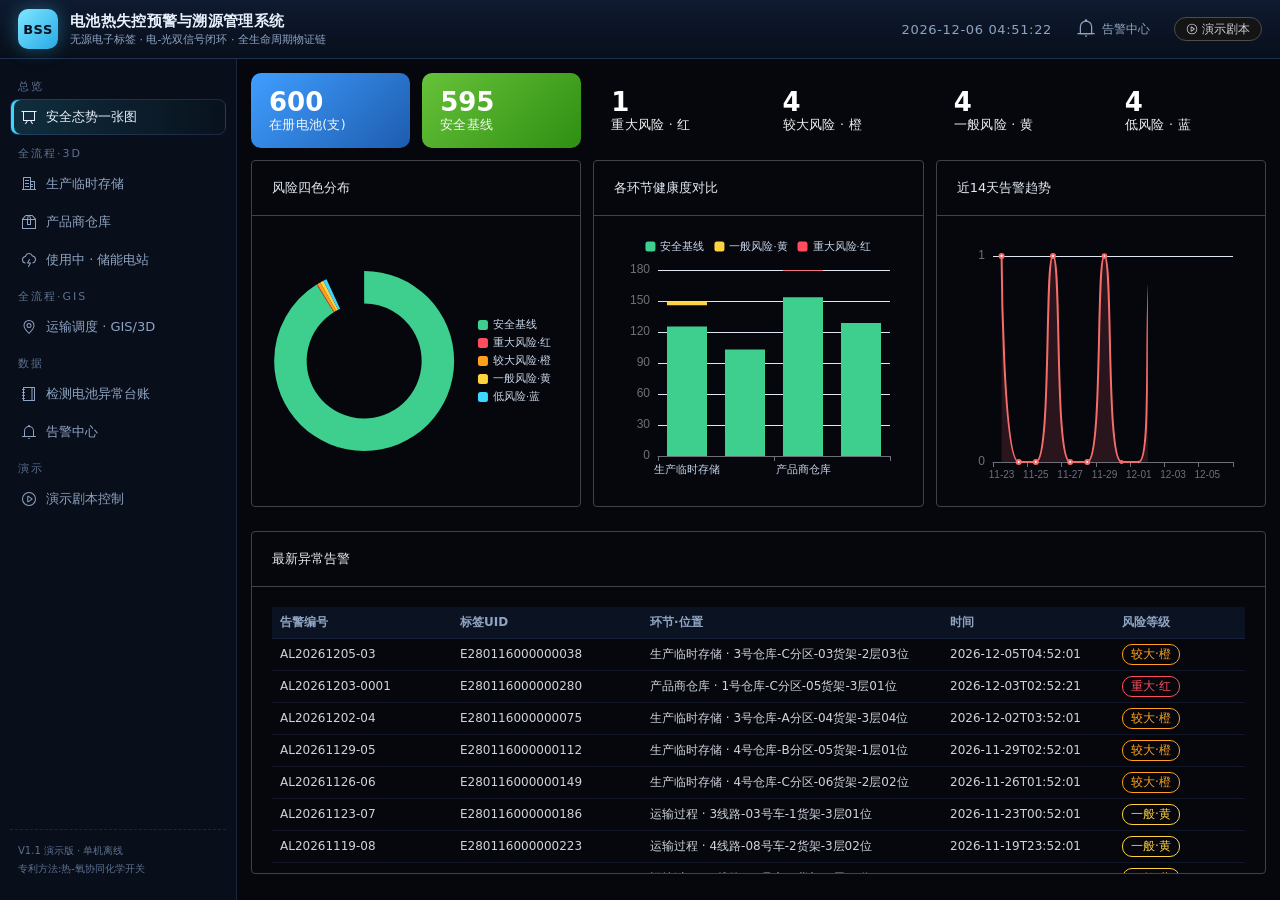
==== commit df640e2d: "fix: 表格去固定列(消除盖字)与列宽放宽(可左右拖动查看,表头纵向固定不动)+环形图图例改右侧竖排消除文字重叠" ====
--- a/index.html
+++ b/index.html
@@ -5,7 +5,7 @@
     <meta name="viewport" content="width=device-width, initial-scale=1.0" />
     <link rel="icon" href="data:," />
     <title>电池热失控预警与溯源管理系统</title>
-    <script type="module" crossorigin src="./assets/index-DnmUmMt_.js"></script>
+    <script type="module" crossorigin src="./assets/index-B3Fv_rgH.js"></script>
     <link rel="stylesheet" crossorigin href="./assets/index-C-AL-AIC.css">
   </head>
   <body>
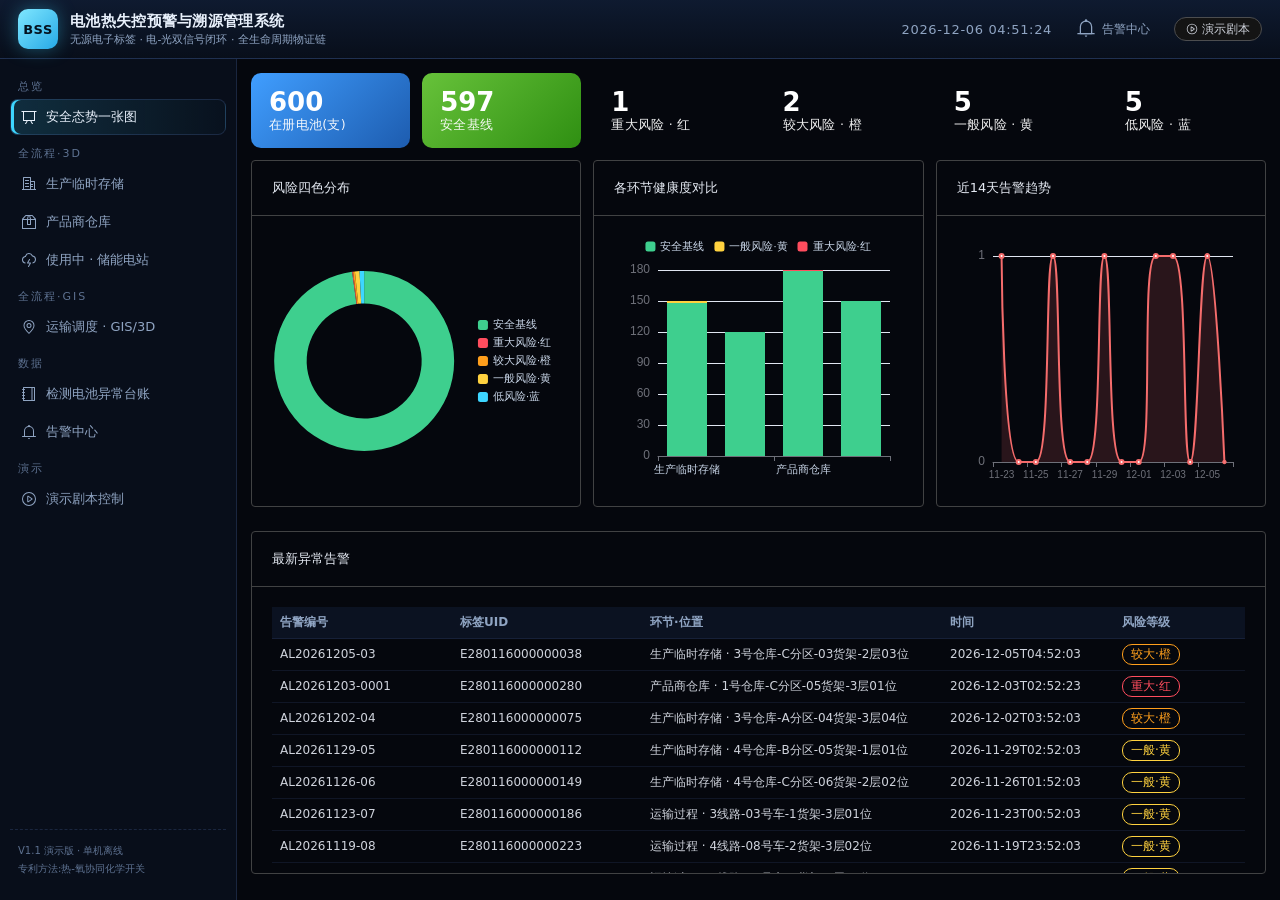
==== commit b12f3a30: "fix: 巡检记录封顶口径统一(触发时间/台账首报取较早)+去除告警后的合成巡检+案例分布改为重大1/较大2/一般5/低5+卡片标题去括号+较大风险结论显示已隔离(未起火)" ====
--- a/index.html
+++ b/index.html
@@ -5,7 +5,7 @@
     <meta name="viewport" content="width=device-width, initial-scale=1.0" />
     <link rel="icon" href="data:," />
     <title>电池热失控预警与溯源管理系统</title>
-    <script type="module" crossorigin src="./assets/index-B3Fv_rgH.js"></script>
+    <script type="module" crossorigin src="./assets/index-Xhu3AUFe.js"></script>
     <link rel="stylesheet" crossorigin href="./assets/index-C-AL-AIC.css">
   </head>
   <body>
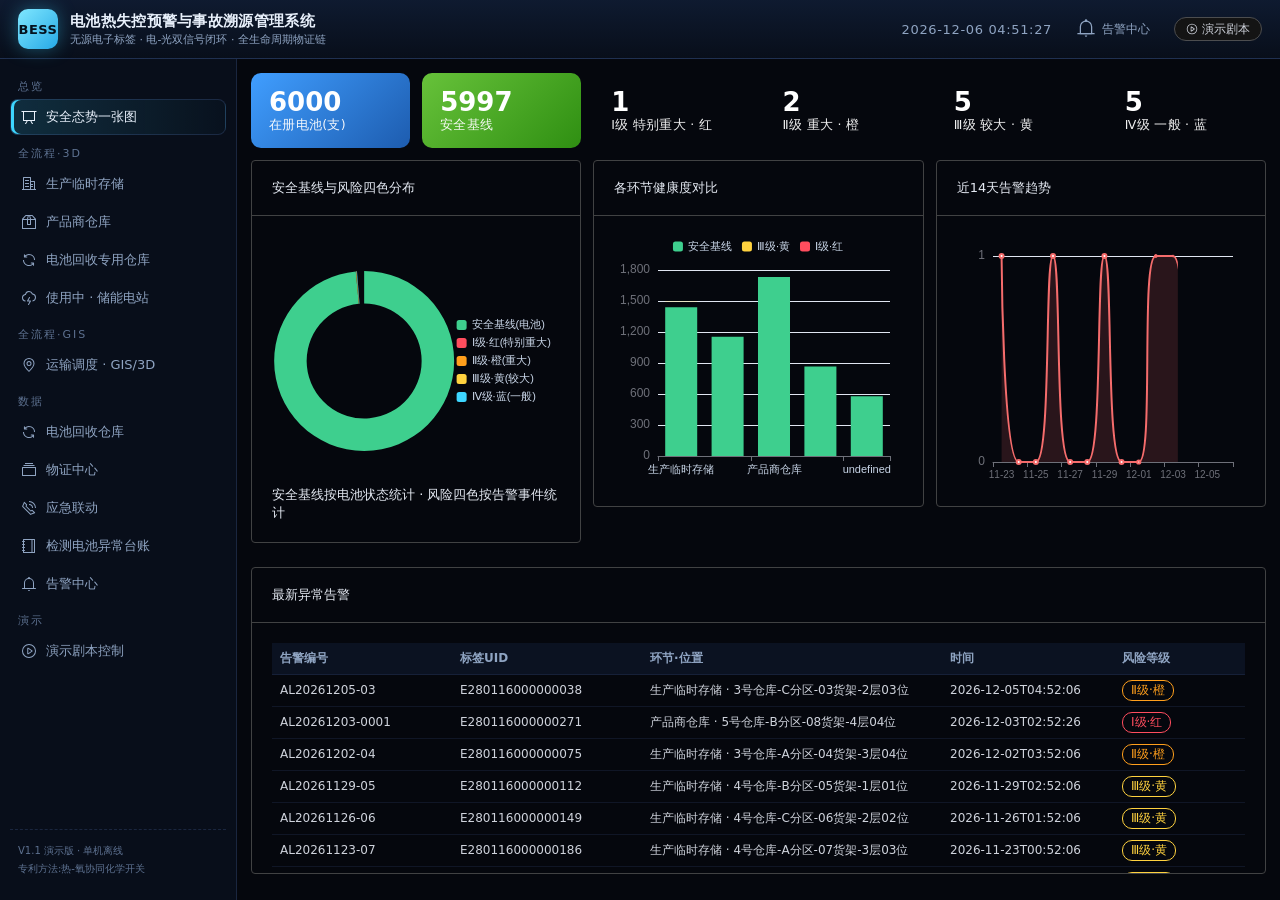
==== commit 96dab8c2: "feat(V5): 电池热失控预警与事故溯源管理系统 — 6000只在册、国标四色风险(Ⅰ红/Ⅱ橙/Ⅲ黄/Ⅳ蓝)、电池回收专用仓库(GB/T 34014 + 扫码同步全国溯源平台 + 七步作业流程)、" ====
--- a/index.html
+++ b/index.html
@@ -4,9 +4,9 @@
     <meta charset="UTF-8" />
     <meta name="viewport" content="width=device-width, initial-scale=1.0" />
     <link rel="icon" href="data:," />
-    <title>电池热失控预警与溯源管理系统</title>
-    <script type="module" crossorigin src="./assets/index-Xhu3AUFe.js"></script>
-    <link rel="stylesheet" crossorigin href="./assets/index-C-AL-AIC.css">
+    <title>电池热失控预警与事故溯源管理系统</title>
+    <script type="module" crossorigin src="./assets/index-D6-1XTMn.js"></script>
+    <link rel="stylesheet" crossorigin href="./assets/index-vO9jjlOz.css">
   </head>
   <body>
     <div id="app"></div>
--- a/assets/index-vO9jjlOz.css
+++ b/assets/index-vO9jjlOz.css
@@ -0,0 +1 @@
+:root{--el-color-white:#fff;--el-color-black:#000;--el-color-primary-rgb:64, 158, 255;--el-color-success-rgb:103, 194, 58;--el-color-warning-rgb:230, 162, 60;--el-color-danger-rgb:245, 108, 108;--el-color-error-rgb:245, 108, 108;--el-color-info-rgb:144, 147, 153;--el-font-size-extra-large:20px;--el-font-size-large:18px;--el-font-size-medium:16px;--el-font-size-base:14px;--el-font-size-small:13px;--el-font-size-extra-small:12px;--el-font-family:"Helvetica Neue", Helvetica, "PingFang SC", "Hiragino Sans GB", "Microsoft YaHei", "微软雅黑", Arial, sans-serif;--el-font-weight-primary:500;--el-font-line-height-primary:24px;--el-index-normal:1;--el-index-top:1000;--el-index-popper:2000;--el-border-radius-base:4px;--el-border-radius-small:2px;--el-border-radius-round:20px;--el-border-radius-circle:100%;--el-transition-duration:.3s;--el-transition-duration-fast:.2s;--el-transition-function-ease-in-out-bezier:cubic-bezier(.645, .045, .355, 1);--el-transition-function-fast-bezier:cubic-bezier(.23, 1, .32, 1);--el-transition-all:all var(--el-transition-duration) var(--el-transition-function-ease-in-out-bezier);--el-transition-fade:opacity var(--el-transition-duration) var(--el-transition-function-fast-bezier);--el-transition-md-fade:transform var(--el-transition-duration) var(--el-transition-function-fast-bezier), opacity var(--el-transition-duration) var(--el-transition-function-fast-bezier);--el-transition-fade-linear:opacity var(--el-transition-duration-fast) linear;--el-transition-border:border-color var(--el-transition-duration-fast) var(--el-transition-function-ease-in-out-bezier);--el-transition-box-shadow:box-shadow var(--el-transition-duration-fast) var(--el-transition-function-ease-in-out-bezier);--el-transition-color:color var(--el-transition-duration-fast) var(--el-transition-function-ease-in-out-bezier);--el-component-size-large:40px;--el-component-size:32px;--el-component-size-small:24px;--lightningcss-light:initial;--lightningcss-dark: ;color-scheme:light;--el-color-primary:#409eff;--el-color-primary-light-3:#79bbff;--el-color-primary-light-5:#a0cfff;--el-color-primary-light-7:#c6e2ff;--el-color-primary-light-8:#d9ecff;--el-color-primary-light-9:#ecf5ff;--el-color-primary-dark-2:#337ecc;--el-color-success:#67c23a;--el-color-success-light-3:#95d475;--el-color-success-light-5:#b3e19d;--el-color-success-light-7:#d1edc4;--el-color-success-light-8:#e1f3d8;--el-color-success-light-9:#f0f9eb;--el-color-success-dark-2:#529b2e;--el-color-warning:#e6a23c;--el-color-warning-light-3:#eebe77;--el-color-warning-light-5:#f3d19e;--el-color-warning-light-7:#f8e3c5;--el-color-warning-light-8:#faecd8;--el-color-warning-light-9:#fdf6ec;--el-color-warning-dark-2:#b88230;--el-color-danger:#f56c6c;--el-color-danger-light-3:#f89898;--el-color-danger-light-5:#fab6b6;--el-color-danger-light-7:#fcd3d3;--el-color-danger-light-8:#fde2e2;--el-color-danger-light-9:#fef0f0;--el-color-danger-dark-2:#c45656;--el-color-error:#f56c6c;--el-color-error-light-3:#f89898;--el-color-error-light-5:#fab6b6;--el-color-error-light-7:#fcd3d3;--el-color-error-light-8:#fde2e2;--el-color-error-light-9:#fef0f0;--el-color-error-dark-2:#c45656;--el-color-info:#909399;--el-color-info-light-3:#b1b3b8;--el-color-info-light-5:#c8c9cc;--el-color-info-light-7:#dedfe0;--el-color-info-light-8:#e9e9eb;--el-color-info-light-9:#f4f4f5;--el-color-info-dark-2:#73767a;--el-bg-color:#fff;--el-bg-color-page:#f2f3f5;--el-bg-color-overlay:#fff;--el-text-color-primary:#303133;--el-text-color-regular:#606266;--el-text-color-secondary:#909399;--el-text-color-placeholder:#a8abb2;--el-text-color-disabled:#c0c4cc;--el-border-color:#dcdfe6;--el-border-color-light:#e4e7ed;--el-border-color-lighter:#ebeef5;--el-border-color-extra-light:#f2f6fc;--el-border-color-dark:#d4d7de;--el-border-color-darker:#cdd0d6;--el-fill-color:#f0f2f5;--el-fill-color-light:#f5f7fa;--el-fill-color-lighter:#fafafa;--el-fill-color-extra-light:#fafcff;--el-fill-color-dark:#ebedf0;--el-fill-color-darker:#e6e8eb;--el-fill-color-blank:#fff;--el-box-shadow:0px 12px 32px 4px #0000000a, 0px 8px 20px #00000014;--el-box-shadow-light:0px 0px 12px #0000001f;--el-box-shadow-lighter:0px 0px 6px #0000001f;--el-box-shadow-dark:0px 16px 48px 16px #00000014, 0px 12px 32px #0000001f, 0px 8px 16px -8px #00000029;--el-disabled-bg-color:var(--el-fill-color-light);--el-disabled-text-color:var(--el-text-color-placeholder);--el-disabled-border-color:var(--el-border-color-light);--el-overlay-color:#000c;--el-overlay-color-light:#000000b3;--el-overlay-color-lighter:#00000080;--el-mask-color:#ffffffe6;--el-mask-color-extra-light:#ffffff4d;--el-border-width:1px;--el-border-style:solid;--el-border-color-hover:var(--el-text-color-disabled);--el-border:var(--el-border-width) var(--el-border-style) var(--el-border-color);--el-svg-monochrome-grey:var(--el-border-color)}.fade-in-linear-enter-active,.fade-in-linear-leave-active{transition:var(--el-transition-fade-linear)}.fade-in-linear-enter-from,.fade-in-linear-leave-to{opacity:0}.el-fade-in-linear-enter-active,.el-fade-in-linear-leave-active{transition:var(--el-transition-fade-linear)}.el-fade-in-linear-enter-from,.el-fade-in-linear-leave-to{opacity:0}.el-fade-in-enter-active,.el-fade-in-leave-active{transition:all var(--el-transition-duration) cubic-bezier(.55,0,.1,1)}.el-fade-in-enter-from,.el-fade-in-leave-active{opacity:0}.el-zoom-in-center-enter-active,.el-zoom-in-center-leave-active{transition:all var(--el-transition-duration) cubic-bezier(.55,0,.1,1)}.el-zoom-in-center-enter-from,.el-zoom-in-center-leave-active{opacity:0;transform:scaleX(0)}.el-zoom-in-top-enter-active,.el-zoom-in-top-leave-active{opacity:1;transition:var(--el-transition-md-fade);transform-origin:top;transform:scaleY(1)}.el-zoom-in-top-enter-active[data-popper-placement^=top],.el-zoom-in-top-leave-active[data-popper-placement^=top]{transform-origin:bottom}.el-zoom-in-top-enter-from,.el-zoom-in-top-leave-active{opacity:0;transform:scaleY(0)}.el-zoom-in-bottom-enter-active,.el-zoom-in-bottom-leave-active{opacity:1;transition:var(--el-transition-md-fade);transform-origin:bottom;transform:scaleY(1)}.el-zoom-in-bottom-enter-from,.el-zoom-in-bottom-leave-active{opacity:0;transform:scaleY(0)}.el-zoom-in-left-enter-active,.el-zoom-in-left-leave-active{opacity:1;transition:var(--el-transition-md-fade);transform-origin:0 0;transform:scale(1)}.el-zoom-in-left-enter-from,.el-zoom-in-left-leave-active{opacity:0;transform:scale(.45)}.collapse-transition{transition:var(--el-transition-duration) height ease-in-out,var(--el-transition-duration) padding-top ease-in-out,var(--el-transition-duration) padding-bottom ease-in-out}.el-collapse-transition-leave-active,.el-collapse-transition-enter-active{transition:var(--el-transition-duration) max-height ease-in-out,var(--el-transition-duration) padding-top ease-in-out,var(--el-transition-duration) padding-bottom ease-in-out}.horizontal-collapse-transition{transition:var(--el-transition-duration) width ease-in-out,var(--el-transition-duration) padding-left ease-in-out,var(--el-transition-duration) padding-right ease-in-out}.el-list-enter-active,.el-list-leave-active{transition:all 1s}.el-list-enter-from,.el-list-leave-to{opacity:0;transform:translateY(-30px)}.el-list-leave-active{position:absolute!important}.el-opacity-transition{transition:opacity var(--el-transition-duration) cubic-bezier(.55,0,.1,1)}.el-icon--right{margin-left:5px}.el-icon--left{margin-right:5px}@keyframes rotating{0%{transform:rotate(0)}to{transform:rotate(360deg)}}.el-icon{--color:inherit;fill:currentColor;width:1em;height:1em;color:var(--color);line-height:1em;font-size:inherit;justify-content:center;align-items:center;display:inline-flex;position:relative}.el-icon.is-loading{animation:2s linear infinite rotating}.el-icon svg{width:1em;height:1em}.el-affix--fixed{position:fixed}.el-alert{--el-alert-padding:8px 16px;--el-alert-border-radius-base:var(--el-border-radius-base);--el-alert-title-font-size:14px;--el-alert-title-with-description-font-size:16px;--el-alert-description-font-size:14px;--el-alert-close-font-size:16px;--el-alert-close-customed-font-size:14px;--el-alert-icon-size:16px;--el-alert-icon-large-size:28px;width:100%;padding:var(--el-alert-padding);box-sizing:border-box;border-radius:var(--el-alert-border-radius-base);background-color:var(--el-color-white);opacity:1;transition:opacity var(--el-transition-duration-fast);align-items:center;margin:0;display:flex;position:relative;overflow:hidden}.el-alert.is-light .el-alert__close-btn{color:var(--el-text-color-placeholder)}.el-alert.is-dark .el-alert__close-btn,.el-alert.is-dark .el-alert__description{color:var(--el-color-white)}.el-alert.is-center{justify-content:center}.el-alert--primary{--el-alert-bg-color:var(--el-color-primary-light-9)}.el-alert--primary.is-light{background-color:var(--el-alert-bg-color);color:var(--el-color-primary)}.el-alert--primary.is-light .el-alert__description{color:var(--el-color-primary)}.el-alert--primary.is-dark{background-color:var(--el-color-primary);color:var(--el-color-white)}.el-alert--success{--el-alert-bg-color:var(--el-color-success-light-9)}.el-alert--success.is-light{background-color:var(--el-alert-bg-color);color:var(--el-color-success)}.el-alert--success.is-light .el-alert__description{color:var(--el-color-success)}.el-alert--success.is-dark{background-color:var(--el-color-success);color:var(--el-color-white)}.el-alert--info{--el-alert-bg-color:var(--el-color-info-light-9)}.el-alert--info.is-light{background-color:var(--el-alert-bg-color);color:var(--el-color-info)}.el-alert--info.is-light .el-alert__description{color:var(--el-color-info)}.el-alert--info.is-dark{background-color:var(--el-color-info);color:var(--el-color-white)}.el-alert--warning{--el-alert-bg-color:var(--el-color-warning-light-9)}.el-alert--warning.is-light{background-color:var(--el-alert-bg-color);color:var(--el-color-warning)}.el-alert--warning.is-light .el-alert__description{color:var(--el-color-warning)}.el-alert--warning.is-dark{background-color:var(--el-color-warning);color:var(--el-color-white)}.el-alert--error{--el-alert-bg-color:var(--el-color-error-light-9)}.el-alert--error.is-light{background-color:var(--el-alert-bg-color);color:var(--el-color-error)}.el-alert--error.is-light .el-alert__description{color:var(--el-color-error)}.el-alert--error.is-dark{background-color:var(--el-color-error);color:var(--el-color-white)}.el-alert__content{flex-direction:column;gap:4px;display:flex}.el-alert .el-alert__icon{font-size:var(--el-alert-icon-size);width:var(--el-alert-icon-size);margin-right:8px}.el-alert .el-alert__icon.is-big{font-size:var(--el-alert-icon-large-size);width:var(--el-alert-icon-large-size);margin-right:12px}.el-alert__title{font-size:var(--el-alert-title-font-size);line-height:24px}.el-alert__title.with-description{font-size:var(--el-alert-title-with-description-font-size)}.el-alert .el-alert__description{font-size:var(--el-alert-description-font-size);margin:0}.el-alert .el-alert__close-btn{font-size:var(--el-alert-close-font-size);opacity:1;cursor:pointer;position:absolute;top:12px;right:16px}.el-alert .el-alert__close-btn.is-customed{font-style:normal;font-size:var(--el-alert-close-customed-font-size);line-height:24px;top:8px}.el-alert-fade-enter-from,.el-alert-fade-leave-active{opacity:0}.el-aside{box-sizing:border-box;width:var(--el-aside-width,300px);flex-shrink:0;overflow:auto}.el-autocomplete{--el-input-text-color:var(--el-text-color-regular);--el-input-border:var(--el-border);--el-input-hover-border:var(--el-border-color-hover);--el-input-focus-border:var(--el-color-primary);--el-input-transparent-border:0 0 0 1px transparent inset;--el-input-border-color:var(--el-border-color);--el-input-border-radius:var(--el-border-radius-base);--el-input-bg-color:var(--el-fill-color-blank);--el-input-icon-color:var(--el-text-color-placeholder);--el-input-placeholder-color:var(--el-text-color-placeholder);--el-input-hover-border-color:var(--el-border-color-hover);--el-input-clear-hover-color:var(--el-text-color-secondary);--el-input-focus-border-color:var(--el-color-primary);--el-input-width:100%;width:var(--el-input-width);display:inline-block;position:relative}.el-autocomplete__popper.el-popper{background:var(--el-bg-color-overlay);border:1px solid var(--el-border-color-light);box-shadow:var(--el-box-shadow-light)}.el-autocomplete__popper.el-popper .el-popper__arrow:before{border:1px solid var(--el-border-color-light)}.el-autocomplete__popper.el-popper[data-popper-placement^=top] .el-popper__arrow:before{border-top-color:#0000;border-left-color:#0000}.el-autocomplete__popper.el-popper[data-popper-placement^=bottom] .el-popper__arrow:before{border-bottom-color:#0000;border-right-color:#0000}.el-autocomplete__popper.el-popper[data-popper-placement^=left] .el-popper__arrow:before{border-bottom-color:#0000;border-left-color:#0000}.el-autocomplete__popper.el-popper[data-popper-placement^=right] .el-popper__arrow:before{border-top-color:#0000;border-right-color:#0000}.el-autocomplete-suggestion{border-radius:var(--el-border-radius-base);box-sizing:border-box}.el-autocomplete-suggestion__header{border-bottom:1px solid var(--el-border-color-lighter);padding:10px}.el-autocomplete-suggestion__footer{border-top:1px solid var(--el-border-color-lighter);padding:10px}.el-autocomplete-suggestion__wrap{box-sizing:border-box;max-height:280px;padding:10px 0}.el-autocomplete-suggestion__list{margin:0;padding:0}.el-autocomplete-suggestion li{cursor:pointer;color:var(--el-text-color-regular);line-height:34px;font-size:var(--el-font-size-base);text-align:left;text-overflow:ellipsis;white-space:nowrap;margin:0;padding:0 20px;list-style:none;overflow:hidden}.el-autocomplete-suggestion li:hover,.el-autocomplete-suggestion li.highlighted{background-color:var(--el-fill-color-light)}.el-autocomplete-suggestion li.divider{border-top:1px solid var(--el-color-black);margin-top:6px}.el-autocomplete-suggestion li.divider:last-child{margin-bottom:-6px}.el-autocomplete-suggestion.is-loading li{cursor:default;height:100px;color:var(--el-text-color-secondary);justify-content:center;align-items:center;font-size:20px;display:flex}.el-autocomplete-suggestion.is-loading li:hover{background-color:var(--el-bg-color-overlay)}.el-avatar{--el-avatar-text-color:var(--el-color-white);--el-avatar-bg-color:var(--el-text-color-disabled);--el-avatar-text-size:14px;--el-avatar-icon-size:18px;--el-avatar-border-radius:var(--el-border-radius-base);--el-avatar-size-large:56px;--el-avatar-size:40px;--el-avatar-size-small:24px;box-sizing:border-box;text-align:center;color:var(--el-avatar-text-color);background:var(--el-avatar-bg-color);width:var(--el-avatar-size);height:var(--el-avatar-size);font-size:var(--el-avatar-text-size);outline:none;justify-content:center;align-items:center;display:inline-flex;overflow:hidden}.el-avatar>img{width:100%;height:100%;display:block}.el-avatar--circle{border-radius:50%}.el-avatar--square{border-radius:var(--el-avatar-border-radius)}.el-avatar--icon{font-size:var(--el-avatar-icon-size)}.el-avatar--small{--el-avatar-size:24px}.el-avatar--large{--el-avatar-size:56px}.el-avatar-group{--el-avatar-group-item-gap:-8px;--el-avatar-group-collapse-item-gap:4px;display:inline-flex}.el-avatar-group .el-avatar{border:1px solid var(--el-border-color-extra-light)}.el-avatar-group .el-avatar:not(:first-child){margin-left:var(--el-avatar-group-item-gap)}.el-avatar-group__collapse-avatars{--el-avatar-group-item-gap:-8px;--el-avatar-group-collapse-item-gap:4px}.el-avatar-group__collapse-avatars .el-avatar:not(:first-child){margin-left:var(--el-avatar-group-collapse-item-gap)}.el-backtop{--el-backtop-bg-color:var(--el-bg-color-overlay);--el-backtop-text-color:var(--el-color-primary);--el-backtop-hover-bg-color:var(--el-border-color-extra-light);background-color:var(--el-backtop-bg-color);width:40px;height:40px;color:var(--el-backtop-text-color);box-shadow:var(--el-box-shadow-lighter);cursor:pointer;z-index:5;border-radius:50%;justify-content:center;align-items:center;font-size:20px;display:flex;position:fixed}.el-backtop:hover{background-color:var(--el-backtop-hover-bg-color)}.el-backtop__icon{font-size:20px}.el-badge{--el-badge-bg-color:var(--el-color-danger);--el-badge-radius:10px;--el-badge-font-size:12px;--el-badge-padding:6px;--el-badge-size:18px;vertical-align:middle;width:-moz-fit-content;width:fit-content;display:inline-block;position:relative}.el-badge__content{background-color:var(--el-badge-bg-color);border-radius:var(--el-badge-radius);color:var(--el-color-white);font-size:var(--el-badge-font-size);height:var(--el-badge-size);padding:0 var(--el-badge-padding);white-space:nowrap;border:1px solid var(--el-bg-color);justify-content:center;align-items:center;display:inline-flex}.el-badge__content.is-fixed{top:0;right:calc(1px + var(--el-badge-size) / 2);z-index:var(--el-index-normal);position:absolute;transform:translateY(-50%)translate(100%)}.el-badge__content.is-fixed.is-dot{right:5px}.el-badge__content.is-dot{border-radius:50%;width:8px;height:8px;padding:0;right:0}.el-badge__content.is-hide-zero{display:none}.el-badge__content--primary{background-color:var(--el-color-primary)}.el-badge__content--success{background-color:var(--el-color-success)}.el-badge__content--warning{background-color:var(--el-color-warning)}.el-badge__content--info{background-color:var(--el-color-info)}.el-badge__content--danger{background-color:var(--el-color-danger)}.el-breadcrumb__separator{color:var(--el-text-color-placeholder);margin:0 9px;font-weight:700}.el-breadcrumb__separator.el-icon{margin:0 6px;font-weight:400}.el-breadcrumb__separator.el-icon svg{vertical-align:middle}.el-breadcrumb__item{float:left;align-items:center;display:inline-flex}.el-breadcrumb__inner{color:var(--el-text-color-regular)}.el-breadcrumb__inner.is-link,.el-breadcrumb__inner a{transition:var(--el-transition-color);color:var(--el-text-color-primary);font-weight:700;text-decoration:none}.el-breadcrumb__inner.is-link:hover,.el-breadcrumb__inner a:hover{color:var(--el-color-primary);cursor:pointer}.el-breadcrumb__item:last-child .el-breadcrumb__inner,.el-breadcrumb__item:last-child .el-breadcrumb__inner:hover,.el-breadcrumb__item:last-child .el-breadcrumb__inner a,.el-breadcrumb__item:last-child .el-breadcrumb__inner a:hover{color:var(--el-text-color-regular);cursor:text;font-weight:400}.el-breadcrumb__item:last-child .el-breadcrumb__separator{display:none}.el-breadcrumb{font-size:14px;line-height:1}.el-breadcrumb:before,.el-breadcrumb:after{content:"";display:table}.el-breadcrumb:after{clear:both}.el-button-group>.el-button+.el-button{margin-left:0}.el-button-group>.el-button:first-child:last-child{border-top-right-radius:var(--el-border-radius-base);border-bottom-right-radius:var(--el-border-radius-base);border-top-left-radius:var(--el-border-radius-base);border-bottom-left-radius:var(--el-border-radius-base)}.el-button-group>.el-button:first-child:last-child.is-round{border-radius:var(--el-border-radius-round)}.el-button-group>.el-button:first-child:last-child.is-circle{border-radius:50%}.el-button-group>.el-button:not(:first-child):not(:last-child){border-radius:0}.el-button-group>.el-button:hover,.el-button-group>.el-button:focus,.el-button-group>.el-button:active,.el-button-group>.el-button.is-active{z-index:1}.el-button-group--horizontal{vertical-align:middle;display:inline-block}.el-button-group--horizontal:before,.el-button-group--horizontal:after{content:"";display:table}.el-button-group--horizontal:after{clear:both}.el-button-group--horizontal>.el-button{float:left;position:relative}.el-button-group--horizontal>.el-button:first-child{border-top-right-radius:0;border-bottom-right-radius:0}.el-button-group--horizontal>.el-button:last-child{border-top-left-radius:0;border-bottom-left-radius:0}.el-button-group--horizontal>.el-button:not(:last-child){margin-right:-1px}.el-button-group--horizontal .el-button--primary:first-child{border-right-color:var(--el-button-divide-border-color)}.el-button-group--horizontal .el-button--primary:last-child{border-left-color:var(--el-button-divide-border-color)}.el-button-group--horizontal .el-button--primary:not(:first-child):not(:last-child){border-left-color:var(--el-button-divide-border-color);border-right-color:var(--el-button-divide-border-color)}.el-button-group--horizontal .el-button--success:first-child{border-right-color:var(--el-button-divide-border-color)}.el-button-group--horizontal .el-button--success:last-child{border-left-color:var(--el-button-divide-border-color)}.el-button-group--horizontal .el-button--success:not(:first-child):not(:last-child){border-left-color:var(--el-button-divide-border-color);border-right-color:var(--el-button-divide-border-color)}.el-button-group--horizontal .el-button--warning:first-child{border-right-color:var(--el-button-divide-border-color)}.el-button-group--horizontal .el-button--warning:last-child{border-left-color:var(--el-button-divide-border-color)}.el-button-group--horizontal .el-button--warning:not(:first-child):not(:last-child){border-left-color:var(--el-button-divide-border-color);border-right-color:var(--el-button-divide-border-color)}.el-button-group--horizontal .el-button--danger:first-child{border-right-color:var(--el-button-divide-border-color)}.el-button-group--horizontal .el-button--danger:last-child{border-left-color:var(--el-button-divide-border-color)}.el-button-group--horizontal .el-button--danger:not(:first-child):not(:last-child){border-left-color:var(--el-button-divide-border-color);border-right-color:var(--el-button-divide-border-color)}.el-button-group--horizontal .el-button--info:first-child{border-right-color:var(--el-button-divide-border-color)}.el-button-group--horizontal .el-button--info:last-child{border-left-color:var(--el-button-divide-border-color)}.el-button-group--horizontal .el-button--info:not(:first-child):not(:last-child){border-left-color:var(--el-button-divide-border-color);border-right-color:var(--el-button-divide-border-color)}.el-button-group--horizontal>.el-dropdown>.el-button{border-left-color:var(--el-button-divide-border-color);border-top-left-radius:0;border-bottom-left-radius:0}.el-button-group--vertical{flex-direction:column;align-items:stretch;display:inline-flex}.el-button-group--vertical>.el-button{margin-top:-1px}.el-button-group--vertical>.el-button:first-child{border-bottom-right-radius:0;border-bottom-left-radius:0}.el-button-group--vertical>.el-button:last-child{border-top-left-radius:0;border-top-right-radius:0}.el-button-group--vertical>.el-dropdown{margin-top:-1px}.el-button-group--vertical>.el-dropdown>.el-button{border-left-color:var(--el-button-divide-border-color);border-top-left-radius:0;border-top-right-radius:0}.el-button-group--vertical .el-button--primary:first-child{border-bottom-color:var(--el-button-divide-border-color)}.el-button-group--vertical .el-button--primary:last-child{border-top-color:var(--el-button-divide-border-color)}.el-button-group--vertical .el-button--primary:not(:first-child):not(:last-child){border-top-color:var(--el-button-divide-border-color);border-bottom-color:var(--el-button-divide-border-color)}.el-button-group--vertical .el-button--success:first-child{border-bottom-color:var(--el-button-divide-border-color)}.el-button-group--vertical .el-button--success:last-child{border-top-color:var(--el-button-divide-border-color)}.el-button-group--vertical .el-button--success:not(:first-child):not(:last-child){border-top-color:var(--el-button-divide-border-color);border-bottom-color:var(--el-button-divide-border-color)}.el-button-group--vertical .el-button--warning:first-child{border-bottom-color:var(--el-button-divide-border-color)}.el-button-group--vertical .el-button--warning:last-child{border-top-color:var(--el-button-divide-border-color)}.el-button-group--vertical .el-button--warning:not(:first-child):not(:last-child){border-top-color:var(--el-button-divide-border-color);border-bottom-color:var(--el-button-divide-border-color)}.el-button-group--vertical .el-button--danger:first-child{border-bottom-color:var(--el-button-divide-border-color)}.el-button-group--vertical .el-button--danger:last-child{border-top-color:var(--el-button-divide-border-color)}.el-button-group--vertical .el-button--danger:not(:first-child):not(:last-child){border-top-color:var(--el-button-divide-border-color);border-bottom-color:var(--el-button-divide-border-color)}.el-button-group--vertical .el-button--info:first-child{border-bottom-color:var(--el-button-divide-border-color)}.el-button-group--vertical .el-button--info:last-child{border-top-color:var(--el-button-divide-border-color)}.el-button-group--vertical .el-button--info:not(:first-child):not(:last-child){border-top-color:var(--el-button-divide-border-color);border-bottom-color:var(--el-button-divide-border-color)}.el-button{--el-button-font-weight:var(--el-font-weight-primary);--el-button-border-color:var(--el-border-color);--el-button-bg-color:var(--el-fill-color-blank);--el-button-text-color:var(--el-text-color-regular);--el-button-disabled-text-color:var(--el-disabled-text-color);--el-button-disabled-bg-color:var(--el-fill-color-blank);--el-button-disabled-border-color:var(--el-border-color-light);--el-button-divide-border-color:#ffffff80;--el-button-hover-text-color:var(--el-color-primary);--el-button-hover-bg-color:var(--el-color-primary-light-9);--el-button-hover-border-color:var(--el-color-primary-light-7);--el-button-active-text-color:var(--el-button-hover-text-color);--el-button-active-border-color:var(--el-color-primary);--el-button-active-bg-color:var(--el-button-hover-bg-color);--el-button-outline-color:var(--el-color-primary-light-5);--el-button-hover-link-text-color:var(--el-text-color-secondary);--el-button-active-color:var(--el-text-color-primary);white-space:nowrap;cursor:pointer;height:32px;color:var(--el-button-text-color);text-align:center;box-sizing:border-box;line-height:1;font-weight:var(--el-button-font-weight);-webkit-user-select:none;user-select:none;vertical-align:middle;-webkit-appearance:none;background-color:var(--el-button-bg-color);border:var(--el-border);border-color:var(--el-button-border-color);outline:none;justify-content:center;align-items:center;transition:all .1s;display:inline-flex}.el-button:hover{color:var(--el-button-hover-text-color);border-color:var(--el-button-hover-border-color);background-color:var(--el-button-hover-bg-color);outline:none}.el-button:active{color:var(--el-button-active-text-color);border-color:var(--el-button-active-border-color);background-color:var(--el-button-active-bg-color);outline:none}.el-button:focus-visible{outline:2px solid var(--el-button-outline-color);outline-offset:1px;transition:outline-offset,outline}.el-button>span{align-items:center;display:inline-flex}.el-button+.el-button{margin-left:12px}.el-button{font-size:var(--el-font-size-base);border-radius:var(--el-border-radius-base);padding:8px 15px}.el-button.is-round{padding:8px 15px}.el-button::-moz-focus-inner{border:0}.el-button [class*=el-icon]+span{margin-left:6px}.el-button [class*=el-icon] svg{vertical-align:bottom}.el-button.is-plain{--el-button-hover-text-color:var(--el-color-primary);--el-button-hover-bg-color:var(--el-fill-color-blank);--el-button-hover-border-color:var(--el-color-primary)}.el-button.is-active{color:var(--el-button-active-text-color);border-color:var(--el-button-active-border-color);background-color:var(--el-button-active-bg-color);outline:none}.el-button.is-disabled,.el-button.is-disabled:hover{color:var(--el-button-disabled-text-color);cursor:not-allowed;background-image:none;background-color:var(--el-button-disabled-bg-color);border-color:var(--el-button-disabled-border-color)}.el-button.is-loading{pointer-events:none;position:relative}.el-button.is-loading:before{z-index:1;pointer-events:none;content:"";border-radius:inherit;background-color:var(--el-mask-color-extra-light);position:absolute;top:-1px;bottom:-1px;left:-1px;right:-1px}.el-button.is-round{border-radius:var(--el-border-radius-round)}.el-button.is-dashed{--el-button-hover-text-color:var(--el-color-primary);--el-button-hover-bg-color:var(--el-fill-color-blank);--el-button-hover-border-color:var(--el-color-primary);border-style:dashed}.el-button.is-circle{border-radius:50%;width:32px;padding:8px}.el-button.is-text{color:var(--el-button-text-color);background-color:#0000;border:0 solid #0000}.el-button.is-text.is-disabled{color:var(--el-button-disabled-text-color);background-color:#0000!important}.el-button.is-text:not(.is-disabled):hover{background-color:var(--el-fill-color-light)}.el-button.is-text:not(.is-disabled):focus-visible{outline:2px solid var(--el-button-outline-color);outline-offset:1px;transition:outline-offset,outline}.el-button.is-text:not(.is-disabled):active{background-color:var(--el-fill-color)}.el-button.is-text:not(.is-disabled).is-has-bg{background-color:var(--el-fill-color-light)}.el-button.is-text:not(.is-disabled).is-has-bg:hover{background-color:var(--el-fill-color)}.el-button.is-text:not(.is-disabled).is-has-bg:active{background-color:var(--el-fill-color-dark)}.el-button__text--expand{letter-spacing:.3em;margin-right:-.3em}.el-button.is-link{color:var(--el-button-text-color);background:0 0;border-color:#0000;height:auto;padding:2px}.el-button.is-link:hover{color:var(--el-button-hover-link-text-color)}.el-button.is-link.is-disabled{color:var(--el-button-disabled-text-color);background-color:#0000!important;border-color:#0000!important}.el-button.is-link:not(.is-disabled):hover{background-color:#0000;border-color:#0000}.el-button.is-link:not(.is-disabled):active{color:var(--el-button-active-color);background-color:#0000;border-color:#0000}.el-button--text{color:var(--el-color-primary);background:0 0;border-color:#0000;padding-left:0;padding-right:0}.el-button--text.is-disabled{color:var(--el-button-disabled-text-color);background-color:#0000!important;border-color:#0000!important}.el-button--text:not(.is-disabled):hover{color:var(--el-color-primary-light-3);background-color:#0000;border-color:#0000}.el-button--text:not(.is-disabled):active{color:var(--el-color-primary-dark-2);background-color:#0000;border-color:#0000}.el-button__link--expand{letter-spacing:.3em;margin-right:-.3em}.el-button--primary{--el-button-text-color:var(--el-color-white);--el-button-bg-color:var(--el-color-primary);--el-button-border-color:var(--el-color-primary);--el-button-outline-color:var(--el-color-primary-light-5);--el-button-active-color:var(--el-color-primary-dark-2);--el-button-hover-text-color:var(--el-color-white);--el-button-hover-link-text-color:var(--el-color-primary-light-5);--el-button-hover-bg-color:var(--el-color-primary-light-3);--el-button-hover-border-color:var(--el-color-primary-light-3);--el-button-active-bg-color:var(--el-color-primary-dark-2);--el-button-active-border-color:var(--el-color-primary-dark-2);--el-button-disabled-text-color:var(--el-color-white);--el-button-disabled-bg-color:var(--el-color-primary-light-5);--el-button-disabled-border-color:var(--el-color-primary-light-5)}.el-button--primary.is-plain,.el-button--primary.is-text,.el-button--primary.is-link{--el-button-text-color:var(--el-color-primary);--el-button-bg-color:var(--el-color-primary-light-9);--el-button-border-color:var(--el-color-primary-light-5);--el-button-hover-text-color:var(--el-color-white);--el-button-hover-bg-color:var(--el-color-primary);--el-button-hover-border-color:var(--el-color-primary);--el-button-active-text-color:var(--el-color-white)}.el-button--primary.is-plain.is-disabled,.el-button--primary.is-plain.is-disabled:hover,.el-button--primary.is-plain.is-disabled:focus,.el-button--primary.is-plain.is-disabled:active,.el-button--primary.is-text.is-disabled,.el-button--primary.is-text.is-disabled:hover,.el-button--primary.is-text.is-disabled:focus,.el-button--primary.is-text.is-disabled:active,.el-button--primary.is-link.is-disabled,.el-button--primary.is-link.is-disabled:hover,.el-button--primary.is-link.is-disabled:focus,.el-button--primary.is-link.is-disabled:active{color:var(--el-color-primary-light-5);background-color:var(--el-color-primary-light-9);border-color:var(--el-color-primary-light-8)}.el-button--primary.is-dashed{--el-button-text-color:var(--el-color-primary);--el-button-bg-color:var(--el-color-primary-light-9);--el-button-border-color:var(--el-color-primary-light-5);--el-button-hover-text-color:var(--el-color-primary);--el-button-hover-bg-color:var(--el-color-primary-light-9);--el-button-hover-border-color:var(--el-color-primary-light-3);--el-button-active-text-color:var(--el-color-primary-dark-2);--el-button-active-bg-color:var(--el-color-primary-light-9);--el-button-active-border-color:var(--el-color-primary-dark-2)}.el-button--primary.is-dashed.is-disabled,.el-button--primary.is-dashed.is-disabled:hover,.el-button--primary.is-dashed.is-disabled:focus,.el-button--primary.is-dashed.is-disabled:active{color:var(--el-color-primary-light-5);background-color:var(--el-color-primary-light-9);border-color:var(--el-color-primary-light-8)}.el-button--success{--el-button-text-color:var(--el-color-white);--el-button-bg-color:var(--el-color-success);--el-button-border-color:var(--el-color-success);--el-button-outline-color:var(--el-color-success-light-5);--el-button-active-color:var(--el-color-success-dark-2);--el-button-hover-text-color:var(--el-color-white);--el-button-hover-link-text-color:var(--el-color-success-light-5);--el-button-hover-bg-color:var(--el-color-success-light-3);--el-button-hover-border-color:var(--el-color-success-light-3);--el-button-active-bg-color:var(--el-color-success-dark-2);--el-button-active-border-color:var(--el-color-success-dark-2);--el-button-disabled-text-color:var(--el-color-white);--el-button-disabled-bg-color:var(--el-color-success-light-5);--el-button-disabled-border-color:var(--el-color-success-light-5)}.el-button--success.is-plain,.el-button--success.is-text,.el-button--success.is-link{--el-button-text-color:var(--el-color-success);--el-button-bg-color:var(--el-color-success-light-9);--el-button-border-color:var(--el-color-success-light-5);--el-button-hover-text-color:var(--el-color-white);--el-button-hover-bg-color:var(--el-color-success);--el-button-hover-border-color:var(--el-color-success);--el-button-active-text-color:var(--el-color-white)}.el-button--success.is-plain.is-disabled,.el-button--success.is-plain.is-disabled:hover,.el-button--success.is-plain.is-disabled:focus,.el-button--success.is-plain.is-disabled:active,.el-button--success.is-text.is-disabled,.el-button--success.is-text.is-disabled:hover,.el-button--success.is-text.is-disabled:focus,.el-button--success.is-text.is-disabled:active,.el-button--success.is-link.is-disabled,.el-button--success.is-link.is-disabled:hover,.el-button--success.is-link.is-disabled:focus,.el-button--success.is-link.is-disabled:active{color:var(--el-color-success-light-5);background-color:var(--el-color-success-light-9);border-color:var(--el-color-success-light-8)}.el-button--success.is-dashed{--el-button-text-color:var(--el-color-success);--el-button-bg-color:var(--el-color-success-light-9);--el-button-border-color:var(--el-color-success-light-5);--el-button-hover-text-color:var(--el-color-success);--el-button-hover-bg-color:var(--el-color-success-light-9);--el-button-hover-border-color:var(--el-color-success-light-3);--el-button-active-text-color:var(--el-color-success-dark-2);--el-button-active-bg-color:var(--el-color-success-light-9);--el-button-active-border-color:var(--el-color-success-dark-2)}.el-button--success.is-dashed.is-disabled,.el-button--success.is-dashed.is-disabled:hover,.el-button--success.is-dashed.is-disabled:focus,.el-button--success.is-dashed.is-disabled:active{color:var(--el-color-success-light-5);background-color:var(--el-color-success-light-9);border-color:var(--el-color-success-light-8)}.el-button--warning{--el-button-text-color:var(--el-color-white);--el-button-bg-color:var(--el-color-warning);--el-button-border-color:var(--el-color-warning);--el-button-outline-color:var(--el-color-warning-light-5);--el-button-active-color:var(--el-color-warning-dark-2);--el-button-hover-text-color:var(--el-color-white);--el-button-hover-link-text-color:var(--el-color-warning-light-5);--el-button-hover-bg-color:var(--el-color-warning-light-3);--el-button-hover-border-color:var(--el-color-warning-light-3);--el-button-active-bg-color:var(--el-color-warning-dark-2);--el-button-active-border-color:var(--el-color-warning-dark-2);--el-button-disabled-text-color:var(--el-color-white);--el-button-disabled-bg-color:var(--el-color-warning-light-5);--el-button-disabled-border-color:var(--el-color-warning-light-5)}.el-button--warning.is-plain,.el-button--warning.is-text,.el-button--warning.is-link{--el-button-text-color:var(--el-color-warning);--el-button-bg-color:var(--el-color-warning-light-9);--el-button-border-color:var(--el-color-warning-light-5);--el-button-hover-text-color:var(--el-color-white);--el-button-hover-bg-color:var(--el-color-warning);--el-button-hover-border-color:var(--el-color-warning);--el-button-active-text-color:var(--el-color-white)}.el-button--warning.is-plain.is-disabled,.el-button--warning.is-plain.is-disabled:hover,.el-button--warning.is-plain.is-disabled:focus,.el-button--warning.is-plain.is-disabled:active,.el-button--warning.is-text.is-disabled,.el-button--warning.is-text.is-disabled:hover,.el-button--warning.is-text.is-disabled:focus,.el-button--warning.is-text.is-disabled:active,.el-button--warning.is-link.is-disabled,.el-button--warning.is-link.is-disabled:hover,.el-button--warning.is-link.is-disabled:focus,.el-button--warning.is-link.is-disabled:active{color:var(--el-color-warning-light-5);background-color:var(--el-color-warning-light-9);border-color:var(--el-color-warning-light-8)}.el-button--warning.is-dashed{--el-button-text-color:var(--el-color-warning);--el-button-bg-color:var(--el-color-warning-light-9);--el-button-border-color:var(--el-color-warning-light-5);--el-button-hover-text-color:var(--el-color-warning);--el-button-hover-bg-color:var(--el-color-warning-light-9);--el-button-hover-border-color:var(--el-color-warning-light-3);--el-button-active-text-color:var(--el-color-warning-dark-2);--el-button-active-bg-color:var(--el-color-warning-light-9);--el-button-active-border-color:var(--el-color-warning-dark-2)}.el-button--warning.is-dashed.is-disabled,.el-button--warning.is-dashed.is-disabled:hover,.el-button--warning.is-dashed.is-disabled:focus,.el-button--warning.is-dashed.is-disabled:active{color:var(--el-color-warning-light-5);background-color:var(--el-color-warning-light-9);border-color:var(--el-color-warning-light-8)}.el-button--danger{--el-button-text-color:var(--el-color-white);--el-button-bg-color:var(--el-color-danger);--el-button-border-color:var(--el-color-danger);--el-button-outline-color:var(--el-color-danger-light-5);--el-button-active-color:var(--el-color-danger-dark-2);--el-button-hover-text-color:var(--el-color-white);--el-button-hover-link-text-color:var(--el-color-danger-light-5);--el-button-hover-bg-color:var(--el-color-danger-light-3);--el-button-hover-border-color:var(--el-color-danger-light-3);--el-button-active-bg-color:var(--el-color-danger-dark-2);--el-button-active-border-color:var(--el-color-danger-dark-2);--el-button-disabled-text-color:var(--el-color-white);--el-button-disabled-bg-color:var(--el-color-danger-light-5);--el-button-disabled-border-color:var(--el-color-danger-light-5)}.el-button--danger.is-plain,.el-button--danger.is-text,.el-button--danger.is-link{--el-button-text-color:var(--el-color-danger);--el-button-bg-color:var(--el-color-danger-light-9);--el-button-border-color:var(--el-color-danger-light-5);--el-button-hover-text-color:var(--el-color-white);--el-button-hover-bg-color:var(--el-color-danger);--el-button-hover-border-color:var(--el-color-danger);--el-button-active-text-color:var(--el-color-white)}.el-button--danger.is-plain.is-disabled,.el-button--danger.is-plain.is-disabled:hover,.el-button--danger.is-plain.is-disabled:focus,.el-button--danger.is-plain.is-disabled:active,.el-button--danger.is-text.is-disabled,.el-button--danger.is-text.is-disabled:hover,.el-button--danger.is-text.is-disabled:focus,.el-button--danger.is-text.is-disabled:active,.el-button--danger.is-link.is-disabled,.el-button--danger.is-link.is-disabled:hover,.el-button--danger.is-link.is-disabled:focus,.el-button--danger.is-link.is-disabled:active{color:var(--el-color-danger-light-5);background-color:var(--el-color-danger-light-9);border-color:var(--el-color-danger-light-8)}.el-button--danger.is-dashed{--el-button-text-color:var(--el-color-danger);--el-button-bg-color:var(--el-color-danger-light-9);--el-button-border-color:var(--el-color-danger-light-5);--el-button-hover-text-color:var(--el-color-danger);--el-button-hover-bg-color:var(--el-color-danger-light-9);--el-button-hover-border-color:var(--el-color-danger-light-3);--el-button-active-text-color:var(--el-color-danger-dark-2);--el-button-active-bg-color:var(--el-color-danger-light-9);--el-button-active-border-color:var(--el-color-danger-dark-2)}.el-button--danger.is-dashed.is-disabled,.el-button--danger.is-dashed.is-disabled:hover,.el-button--danger.is-dashed.is-disabled:focus,.el-button--danger.is-dashed.is-disabled:active{color:var(--el-color-danger-light-5);background-color:var(--el-color-danger-light-9);border-color:var(--el-color-danger-light-8)}.el-button--info{--el-button-text-color:var(--el-color-white);--el-button-bg-color:var(--el-color-info);--el-button-border-color:var(--el-color-info);--el-button-outline-color:var(--el-color-info-light-5);--el-button-active-color:var(--el-color-info-dark-2);--el-button-hover-text-color:var(--el-color-white);--el-button-hover-link-text-color:var(--el-color-info-light-5);--el-button-hover-bg-color:var(--el-color-info-light-3);--el-button-hover-border-color:var(--el-color-info-light-3);--el-button-active-bg-color:var(--el-color-info-dark-2);--el-button-active-border-color:var(--el-color-info-dark-2);--el-button-disabled-text-color:var(--el-color-white);--el-button-disabled-bg-color:var(--el-color-info-light-5);--el-button-disabled-border-color:var(--el-color-info-light-5)}.el-button--info.is-plain,.el-button--info.is-text,.el-button--info.is-link{--el-button-text-color:var(--el-color-info);--el-button-bg-color:var(--el-color-info-light-9);--el-button-border-color:var(--el-color-info-light-5);--el-button-hover-text-color:var(--el-color-white);--el-button-hover-bg-color:var(--el-color-info);--el-button-hover-border-color:var(--el-color-info);--el-button-active-text-color:var(--el-color-white)}.el-button--info.is-plain.is-disabled,.el-button--info.is-plain.is-disabled:hover,.el-button--info.is-plain.is-disabled:focus,.el-button--info.is-plain.is-disabled:active,.el-button--info.is-text.is-disabled,.el-button--info.is-text.is-disabled:hover,.el-button--info.is-text.is-disabled:focus,.el-button--info.is-text.is-disabled:active,.el-button--info.is-link.is-disabled,.el-button--info.is-link.is-disabled:hover,.el-button--info.is-link.is-disabled:focus,.el-button--info.is-link.is-disabled:active{color:var(--el-color-info-light-5);background-color:var(--el-color-info-light-9);border-color:var(--el-color-info-light-8)}.el-button--info.is-dashed{--el-button-text-color:var(--el-color-info);--el-button-bg-color:var(--el-color-info-light-9);--el-button-border-color:var(--el-color-info-light-5);--el-button-hover-text-color:var(--el-color-info);--el-button-hover-bg-color:var(--el-color-info-light-9);--el-button-hover-border-color:var(--el-color-info-light-3);--el-button-active-text-color:var(--el-color-info-dark-2);--el-button-active-bg-color:var(--el-color-info-light-9);--el-button-active-border-color:var(--el-color-info-dark-2)}.el-button--info.is-dashed.is-disabled,.el-button--info.is-dashed.is-disabled:hover,.el-button--info.is-dashed.is-disabled:focus,.el-button--info.is-dashed.is-disabled:active{color:var(--el-color-info-light-5);background-color:var(--el-color-info-light-9);border-color:var(--el-color-info-light-8)}.el-button--large{--el-button-size:40px;height:var(--el-button-size)}.el-button--large [class*=el-icon]+span{margin-left:8px}.el-button--large{font-size:var(--el-font-size-base);border-radius:var(--el-border-radius-base);padding:12px 19px}.el-button--large.is-round{padding:12px 19px}.el-button--large.is-circle{width:var(--el-button-size);padding:12px}.el-button--small{--el-button-size:24px;height:var(--el-button-size)}.el-button--small [class*=el-icon]+span{margin-left:4px}.el-button--small{border-radius:calc(var(--el-border-radius-base) - 1px);padding:5px 11px;font-size:12px}.el-button--small.is-round{padding:5px 11px}.el-button--small.is-circle{width:var(--el-button-size);padding:5px}.el-calendar{--el-calendar-border:var(--el-table-border,1px solid var(--el-border-color-lighter));--el-calendar-header-border-bottom:var(--el-calendar-border);--el-calendar-selected-bg-color:var(--el-color-primary-light-9);--el-calendar-cell-width:85px;background-color:var(--el-fill-color-blank)}.el-calendar__header{border-bottom:var(--el-calendar-header-border-bottom);justify-content:space-between;padding:12px 20px;display:flex}.el-calendar__title{color:var(--el-text-color);align-self:center}.el-calendar__body{padding:12px 20px 35px}.el-calendar__select-controller .el-select{margin-right:8px}.el-calendar__select-controller .el-calendar-select__year{width:120px}.el-calendar__select-controller .el-calendar-select__month{width:60px}.el-calendar-table{table-layout:fixed;width:100%}.el-calendar-table thead th{color:var(--el-text-color-regular);padding:12px 0;font-weight:400}.el-calendar-table:not(.is-range) td.prev,.el-calendar-table:not(.is-range) td.next{color:var(--el-text-color-placeholder)}.el-calendar-table td{border-bottom:var(--el-calendar-border);border-right:var(--el-calendar-border);vertical-align:top;transition:background-color var(--el-transition-duration-fast) ease}.el-calendar-table td.is-selected{background-color:var(--el-calendar-selected-bg-color)}.el-calendar-table td.is-today{color:var(--el-color-primary)}.el-calendar-table tr:first-child td{border-top:var(--el-calendar-border)}.el-calendar-table tr td:first-child{border-left:var(--el-calendar-border)}.el-calendar-table tr.el-calendar-table__row--hide-border td{border-top:none}.el-calendar-table .el-calendar-day{box-sizing:border-box;height:var(--el-calendar-cell-width);padding:8px}.el-calendar-table .el-calendar-day:hover{cursor:pointer;background-color:var(--el-calendar-selected-bg-color)}.el-card{--el-card-border-color:var(--el-border-color-light);--el-card-border-radius:4px;--el-card-padding:20px;--el-card-bg-color:var(--el-fill-color-blank);border-radius:var(--el-card-border-radius);border:1px solid var(--el-card-border-color);background-color:var(--el-card-bg-color);color:var(--el-text-color-primary);transition:var(--el-transition-duration);flex-direction:column;display:flex;overflow:hidden}.el-card.is-always-shadow,.el-card.is-hover-shadow:hover,.el-card.is-hover-shadow:focus{box-shadow:var(--el-box-shadow-light)}.el-card__header{padding:calc(var(--el-card-padding) - 2px) var(--el-card-padding);border-bottom:1px solid var(--el-card-border-color);box-sizing:border-box}.el-card__body{padding:var(--el-card-padding);flex-grow:1;overflow:auto}.el-card__footer{padding:calc(var(--el-card-padding) - 2px) var(--el-card-padding);border-top:1px solid var(--el-card-border-color);box-sizing:border-box}.el-carousel__item{width:100%;height:100%;z-index:calc(var(--el-index-normal) - 1);display:inline-block;position:absolute;top:0;left:0;overflow:hidden}.el-carousel__item.is-active{z-index:calc(var(--el-index-normal) - 1)}.el-carousel__item.is-animating{transition:transform .4s ease-in-out}.el-carousel__item--card{width:50%;transition:transform .4s ease-in-out}.el-carousel__item--card.is-in-stage{cursor:pointer;z-index:var(--el-index-normal)}.el-carousel__item--card.is-in-stage:hover .el-carousel__mask,.el-carousel__item--card.is-in-stage.is-hover .el-carousel__mask{opacity:.12}.el-carousel__item--card.is-active{z-index:calc(var(--el-index-normal) + 1)}.el-carousel__item--card-vertical{width:100%;height:50%}.el-carousel__mask{background-color:var(--el-color-white);opacity:.24;width:100%;height:100%;transition:var(--el-transition-duration-fast);position:absolute;top:0;left:0}.el-carousel{--el-carousel-arrow-font-size:12px;--el-carousel-arrow-size:36px;--el-carousel-arrow-background:#1f2d3d1c;--el-carousel-arrow-hover-background:#1f2d3d3b;--el-carousel-indicator-width:30px;--el-carousel-indicator-height:2px;--el-carousel-indicator-padding-horizontal:4px;--el-carousel-indicator-padding-vertical:12px;--el-carousel-indicator-out-color:var(--el-border-color-hover);position:relative}.el-carousel--horizontal,.el-carousel--vertical{overflow:hidden}.el-carousel.is-vertical-outside{flex-direction:row;align-items:center;display:flex}.el-carousel.is-vertical-outside .el-carousel__container{flex:1}.el-carousel__container{height:300px;position:relative}.el-carousel__arrow{height:var(--el-carousel-arrow-size);width:var(--el-carousel-arrow-size);cursor:pointer;transition:var(--el-transition-duration);background-color:var(--el-carousel-arrow-background);color:#fff;z-index:10;text-align:center;font-size:var(--el-carousel-arrow-font-size);border:none;border-radius:50%;outline:none;justify-content:center;align-items:center;margin:0;padding:0;display:inline-flex;position:absolute;top:50%;transform:translateY(-50%)}.el-carousel__arrow--left{left:16px}.el-carousel__arrow--right{right:16px}.el-carousel__arrow:hover{background-color:var(--el-carousel-arrow-hover-background)}.el-carousel__arrow i{cursor:pointer}.el-carousel__indicators{z-index:calc(var(--el-index-normal) + 1);margin:0;padding:0;list-style:none;position:absolute}.el-carousel__indicators--horizontal{bottom:0;left:50%;transform:translate(-50%)}.el-carousel__indicators--vertical{top:50%;right:0;transform:translateY(-50%)}.el-carousel__indicators--outside{text-align:center;position:static;transform:none}.el-carousel__indicators--outside .el-carousel__indicator:hover button{opacity:.64}.el-carousel__indicators--outside button{background-color:var(--el-carousel-indicator-out-color);opacity:.24}.el-carousel__indicators--right{right:0}.el-carousel__indicators--labels .el-carousel__button{color:#000;padding:2px 18px;font-size:12px}.el-carousel__indicators--labels .el-carousel__indicator{padding:6px 4px}.el-carousel__indicator{cursor:pointer;background-color:#0000}.el-carousel__indicator:hover button{opacity:.72}.el-carousel__indicator--horizontal{padding:var(--el-carousel-indicator-padding-vertical) var(--el-carousel-indicator-padding-horizontal);display:inline-block}.el-carousel__indicator--vertical{padding:var(--el-carousel-indicator-padding-horizontal) var(--el-carousel-indicator-padding-vertical)}.el-carousel__indicator--vertical .el-carousel__button{width:var(--el-carousel-indicator-height);height:calc(var(--el-carousel-indicator-width) / 2)}.el-carousel__indicator.is-active button{opacity:1}.el-carousel__button{opacity:.48;width:var(--el-carousel-indicator-width);height:var(--el-carousel-indicator-height);cursor:pointer;transition:var(--el-transition-duration);background-color:#fff;border:none;outline:none;margin:0;padding:0;display:block}.el-carousel__indicators--labels .el-carousel__button{width:auto;height:auto}.carousel-arrow-left-enter-from,.carousel-arrow-left-leave-active{opacity:0;transform:translateY(-50%)translate(-10px)}.carousel-arrow-right-enter-from,.carousel-arrow-right-leave-active{opacity:0;transform:translateY(-50%)translate(10px)}.el-transitioning{filter:url(#elCarouselHorizontal)}.el-transitioning-vertical{filter:url(#elCarouselVertical)}.el-cascader-panel{--el-cascader-menu-text-color:var(--el-text-color-regular);--el-cascader-menu-selected-text-color:var(--el-color-primary);--el-cascader-menu-fill:var(--el-bg-color-overlay);--el-cascader-menu-font-size:var(--el-font-size-base);--el-cascader-menu-radius:var(--el-border-radius-base);--el-cascader-menu-border:solid 1px var(--el-border-color-light);--el-cascader-menu-shadow:var(--el-box-shadow-light);--el-cascader-node-background-hover:var(--el-fill-color-light);--el-cascader-node-color-disabled:var(--el-text-color-placeholder);--el-cascader-color-empty:var(--el-text-color-placeholder);--el-cascader-tag-background:var(--el-fill-color);border-radius:var(--el-cascader-menu-radius);width:-moz-fit-content;width:fit-content;font-size:var(--el-cascader-menu-font-size);display:flex}.el-cascader-panel.is-bordered{border:var(--el-cascader-menu-border);border-radius:var(--el-cascader-menu-radius)}.el-cascader-menu{box-sizing:border-box;min-width:180px;color:var(--el-cascader-menu-text-color);border-right:var(--el-cascader-menu-border)}.el-cascader-menu:last-child{border-right:none}.el-cascader-menu:last-child .el-cascader-node{padding-right:20px}.el-cascader-menu__wrap.el-scrollbar__wrap{height:204px}.el-cascader-menu__list{box-sizing:border-box;min-height:100%;margin:0;padding:6px 0;list-style:none;position:relative}.el-cascader-menu__list.el-vl__window{margin:6px 0;padding:0}.el-cascader-menu__list.el-vl__window ul{margin:0;padding:0}.el-cascader-menu__hover-zone{pointer-events:none;width:100%;height:100%;position:absolute;top:0;left:0}.el-cascader-menu__empty-text{color:var(--el-cascader-color-empty);align-items:center;display:flex;position:absolute;top:50%;left:50%;transform:translate(-50%,-50%)}.el-cascader-menu__empty-text .is-loading{margin-right:2px}.el-cascader-node{box-sizing:border-box;outline:none;align-items:center;height:34px;padding:0 30px 0 20px;line-height:34px;display:flex;position:relative}.el-cascader-node.is-selectable.in-active-path{color:var(--el-cascader-menu-text-color)}.el-cascader-node.in-active-path,.el-cascader-node.is-selectable.in-checked-path,.el-cascader-node.is-active{color:var(--el-cascader-menu-selected-text-color);font-weight:700}.el-cascader-node:not(.is-disabled){cursor:pointer}.el-cascader-node:not(.is-disabled):hover,.el-cascader-node:not(.is-disabled):focus{background:var(--el-cascader-node-background-hover)}.el-cascader-node.is-disabled{color:var(--el-cascader-node-color-disabled);cursor:not-allowed}.el-cascader-node__prefix{position:absolute;left:10px}.el-cascader-node__postfix{position:absolute;right:10px}.el-cascader-node__label{text-align:left;white-space:nowrap;text-overflow:ellipsis;flex:1;padding:0 8px;overflow:hidden}.el-cascader-node>.el-checkbox,.el-cascader-node>.el-radio{margin-right:0}.el-cascader-node>.el-radio .el-radio__label{padding-left:0}.el-cascader{--el-cascader-menu-text-color:var(--el-text-color-regular);--el-cascader-menu-selected-text-color:var(--el-color-primary);--el-cascader-menu-fill:var(--el-bg-color-overlay);--el-cascader-menu-font-size:var(--el-font-size-base);--el-cascader-menu-radius:var(--el-border-radius-base);--el-cascader-menu-border:solid 1px var(--el-border-color-light);--el-cascader-menu-shadow:var(--el-box-shadow-light);--el-cascader-node-background-hover:var(--el-fill-color-light);--el-cascader-node-color-disabled:var(--el-text-color-placeholder);--el-cascader-color-empty:var(--el-text-color-placeholder);--el-cascader-tag-background:var(--el-fill-color);vertical-align:middle;font-size:var(--el-font-size-base);outline:none;line-height:32px;display:inline-block;position:relative}.el-cascader:not(.is-disabled):hover .el-input__wrapper{cursor:pointer;box-shadow:0 0 0 1px var(--el-input-hover-border-color) inset}.el-cascader .el-input{cursor:pointer;display:flex}.el-cascader .el-input .el-input__inner{text-overflow:ellipsis}.el-cascader .el-input .el-input__inner:read-only{cursor:pointer}.el-cascader .el-input .el-input__inner:disabled{cursor:not-allowed}.el-cascader .el-input .el-input__suffix-inner .el-icon svg{vertical-align:middle}.el-cascader .el-input .icon-arrow-down{transition:transform var(--el-transition-duration);font-size:14px}.el-cascader .el-input .icon-arrow-down.is-reverse{transform:rotate(180deg)}.el-cascader .el-input .icon-circle-close:hover{color:var(--el-input-clear-hover-color,var(--el-text-color-secondary))}.el-cascader .el-input.is-focus .el-input__wrapper{box-shadow:0 0 0 1px var(--el-input-focus-border-color,var(--el-color-primary)) inset}.el-cascader--large{font-size:14px;line-height:40px}.el-cascader--large .el-cascader__tags{gap:6px;padding:8px}.el-cascader--large .el-cascader__search-input{height:24px;margin-left:7px}.el-cascader--small{font-size:12px;line-height:24px}.el-cascader--small .el-cascader__tags{gap:4px;padding:2px}.el-cascader--small .el-cascader__search-input{height:20px;margin-left:5px}.el-cascader.is-disabled .el-cascader__label{z-index:calc(var(--el-index-normal) + 1);color:var(--el-disabled-text-color)}.el-cascader__dropdown{--el-cascader-menu-text-color:var(--el-text-color-regular);--el-cascader-menu-selected-text-color:var(--el-color-primary);--el-cascader-menu-fill:var(--el-bg-color-overlay);--el-cascader-menu-font-size:var(--el-font-size-base);--el-cascader-menu-radius:var(--el-border-radius-base);--el-cascader-menu-border:solid 1px var(--el-border-color-light);--el-cascader-menu-shadow:var(--el-box-shadow-light);--el-cascader-node-background-hover:var(--el-fill-color-light);--el-cascader-node-color-disabled:var(--el-text-color-placeholder);--el-cascader-color-empty:var(--el-text-color-placeholder);--el-cascader-tag-background:var(--el-fill-color);font-size:var(--el-cascader-menu-font-size);border-radius:var(--el-cascader-menu-radius)}.el-cascader__dropdown.el-popper{background:var(--el-cascader-menu-fill);border:var(--el-cascader-menu-border);box-shadow:var(--el-cascader-menu-shadow)}.el-cascader__dropdown.el-popper .el-popper__arrow:before{border:var(--el-cascader-menu-border)}.el-cascader__dropdown.el-popper[data-popper-placement^=top] .el-popper__arrow:before{border-top-color:#0000;border-left-color:#0000}.el-cascader__dropdown.el-popper[data-popper-placement^=bottom] .el-popper__arrow:before{border-bottom-color:#0000;border-right-color:#0000}.el-cascader__dropdown.el-popper[data-popper-placement^=left] .el-popper__arrow:before{border-bottom-color:#0000;border-left-color:#0000}.el-cascader__dropdown.el-popper[data-popper-placement^=right] .el-popper__arrow:before{border-top-color:#0000;border-right-color:#0000}.el-cascader__dropdown.el-popper{box-shadow:var(--el-cascader-menu-shadow)}.el-cascader__header{border-bottom:1px solid var(--el-border-color-light);padding:10px}.el-cascader__footer{border-top:1px solid var(--el-border-color-light);padding:10px}.el-cascader__tags{text-align:left;box-sizing:border-box;flex-wrap:wrap;gap:6px;padding:4px;line-height:normal;display:flex;position:absolute;top:50%;left:0;right:30px;transform:translateY(-50%)}.el-cascader__tags .el-tag{text-overflow:ellipsis;background:var(--el-cascader-tag-background);align-items:center;max-width:100%;display:inline-flex}.el-cascader__tags .el-tag.el-tag--dark,.el-cascader__tags .el-tag.el-tag--plain{background-color:var(--el-tag-bg-color)}.el-cascader__tags .el-tag:not(.is-hit){border-color:#0000}.el-cascader__tags .el-tag:not(.is-hit).el-tag--dark,.el-cascader__tags .el-tag:not(.is-hit).el-tag--plain{border-color:var(--el-tag-border-color)}.el-cascader__tags .el-tag>span{text-overflow:ellipsis;flex:1;line-height:normal;overflow:hidden}.el-cascader__tags .el-tag .el-icon-close{background-color:var(--el-text-color-placeholder);color:var(--el-color-white);flex:none}.el-cascader__tags .el-tag .el-icon-close:hover{background-color:var(--el-text-color-secondary)}.el-cascader__tags .el-tag+input{margin-left:0}.el-cascader__tags.is-validate{right:55px}.el-cascader__collapse-tags{white-space:normal;z-index:var(--el-index-normal)}.el-cascader__collapse-tags .el-tag{text-overflow:ellipsis;background:var(--el-fill-color);align-items:center;max-width:100%;display:inline-flex}.el-cascader__collapse-tags .el-tag.el-tag--dark,.el-cascader__collapse-tags .el-tag.el-tag--plain{background-color:var(--el-tag-bg-color)}.el-cascader__collapse-tags .el-tag:not(.is-hit){border-color:#0000}.el-cascader__collapse-tags .el-tag:not(.is-hit).el-tag--dark,.el-cascader__collapse-tags .el-tag:not(.is-hit).el-tag--plain{border-color:var(--el-tag-border-color)}.el-cascader__collapse-tags .el-tag>span{text-overflow:ellipsis;flex:1;line-height:normal;overflow:hidden}.el-cascader__collapse-tags .el-tag .el-icon-close{background-color:var(--el-text-color-placeholder);color:var(--el-color-white);flex:none}.el-cascader__collapse-tags .el-tag .el-icon-close:hover{background-color:var(--el-text-color-secondary)}.el-cascader__collapse-tags .el-tag+input{margin-left:0}.el-cascader__collapse-tags .el-tag{margin:2px 0}.el-cascader__suggestion-panel{border-radius:var(--el-cascader-menu-radius)}.el-cascader__suggestion-wrap{max-height:204px}.el-cascader__suggestion-list{font-size:var(--el-font-size-base);color:var(--el-cascader-menu-text-color);text-align:center;margin:0;padding:6px 0;list-style:none}.el-cascader__suggestion-list.el-vl__window{margin:6px 0;padding:0}.el-cascader__suggestion-list.el-vl__window ul{margin:0;padding:0}.el-cascader__suggestion-item{text-align:left;cursor:pointer;box-sizing:border-box;outline:none;justify-content:space-between;align-items:center;height:34px;padding:0 15px;display:flex}.el-cascader__suggestion-item:hover,.el-cascader__suggestion-item:focus{background:var(--el-cascader-node-background-hover)}.el-cascader__suggestion-item.is-checked{color:var(--el-cascader-menu-selected-text-color);font-weight:700}.el-cascader__suggestion-item>:not(.el-icon){white-space:nowrap;text-overflow:ellipsis;flex:1;min-width:0;overflow:hidden}.el-cascader__suggestion-item>span{margin-right:10px}.el-cascader__suggestion-item .el-icon{flex-shrink:0}.el-cascader__empty-text{color:var(--el-cascader-color-empty);margin:10px 0}.el-cascader__search-input{min-width:60px;height:24px;color:var(--el-cascader-menu-text-color);box-sizing:border-box;background:0 0;border:none;outline:none;flex:1;margin-left:7px;padding:0}.el-cascader__search-input::placeholder{color:#0000}.el-check-tag{background-color:var(--el-color-info-light-9);border-radius:var(--el-border-radius-base);color:var(--el-color-info);cursor:pointer;font-size:var(--el-font-size-base);line-height:var(--el-font-size-base);transition:var(--el-transition-all);padding:7px 15px;font-weight:700;display:inline-block}.el-check-tag:hover{background-color:var(--el-color-info-light-7)}.el-check-tag.el-check-tag--primary.is-checked{background-color:var(--el-color-primary-light-8);color:var(--el-color-primary)}.el-check-tag.el-check-tag--primary.is-checked:hover{background-color:var(--el-color-primary-light-7)}.el-check-tag.el-check-tag--primary.is-checked.is-disabled{background-color:var(--el-color-primary-light-8);color:var(--el-disabled-text-color);cursor:not-allowed}.el-check-tag.el-check-tag--primary.is-checked.is-disabled:hover{background-color:var(--el-color-primary-light-8)}.el-check-tag.el-check-tag--primary.is-disabled{background-color:var(--el-color-info-light-9);color:var(--el-disabled-text-color);cursor:not-allowed}.el-check-tag.el-check-tag--primary.is-disabled:hover{background-color:var(--el-color-info-light-9)}.el-check-tag.el-check-tag--success.is-checked{background-color:var(--el-color-success-light-8);color:var(--el-color-success)}.el-check-tag.el-check-tag--success.is-checked:hover{background-color:var(--el-color-success-light-7)}.el-check-tag.el-check-tag--success.is-checked.is-disabled{background-color:var(--el-color-success-light-8);color:var(--el-disabled-text-color);cursor:not-allowed}.el-check-tag.el-check-tag--success.is-checked.is-disabled:hover{background-color:var(--el-color-success-light-8)}.el-check-tag.el-check-tag--success.is-disabled{background-color:var(--el-color-success-light-9);color:var(--el-disabled-text-color);cursor:not-allowed}.el-check-tag.el-check-tag--success.is-disabled:hover{background-color:var(--el-color-success-light-9)}.el-check-tag.el-check-tag--warning.is-checked{background-color:var(--el-color-warning-light-8);color:var(--el-color-warning)}.el-check-tag.el-check-tag--warning.is-checked:hover{background-color:var(--el-color-warning-light-7)}.el-check-tag.el-check-tag--warning.is-checked.is-disabled{background-color:var(--el-color-warning-light-8);color:var(--el-disabled-text-color);cursor:not-allowed}.el-check-tag.el-check-tag--warning.is-checked.is-disabled:hover{background-color:var(--el-color-warning-light-8)}.el-check-tag.el-check-tag--warning.is-disabled{background-color:var(--el-color-warning-light-9);color:var(--el-disabled-text-color);cursor:not-allowed}.el-check-tag.el-check-tag--warning.is-disabled:hover{background-color:var(--el-color-warning-light-9)}.el-check-tag.el-check-tag--danger.is-checked{background-color:var(--el-color-danger-light-8);color:var(--el-color-danger)}.el-check-tag.el-check-tag--danger.is-checked:hover{background-color:var(--el-color-danger-light-7)}.el-check-tag.el-check-tag--danger.is-checked.is-disabled{background-color:var(--el-color-danger-light-8);color:var(--el-disabled-text-color);cursor:not-allowed}.el-check-tag.el-check-tag--danger.is-checked.is-disabled:hover{background-color:var(--el-color-danger-light-8)}.el-check-tag.el-check-tag--danger.is-disabled{background-color:var(--el-color-danger-light-9);color:var(--el-disabled-text-color);cursor:not-allowed}.el-check-tag.el-check-tag--danger.is-disabled:hover{background-color:var(--el-color-danger-light-9)}.el-check-tag.el-check-tag--error.is-checked{background-color:var(--el-color-error-light-8);color:var(--el-color-error)}.el-check-tag.el-check-tag--error.is-checked:hover{background-color:var(--el-color-error-light-7)}.el-check-tag.el-check-tag--error.is-checked.is-disabled{background-color:var(--el-color-error-light-8);color:var(--el-disabled-text-color);cursor:not-allowed}.el-check-tag.el-check-tag--error.is-checked.is-disabled:hover{background-color:var(--el-color-error-light-8)}.el-check-tag.el-check-tag--error.is-disabled{background-color:var(--el-color-error-light-9);color:var(--el-disabled-text-color);cursor:not-allowed}.el-check-tag.el-check-tag--error.is-disabled:hover{background-color:var(--el-color-error-light-9)}.el-check-tag.el-check-tag--info.is-checked{background-color:var(--el-color-info-light-8);color:var(--el-color-info)}.el-check-tag.el-check-tag--info.is-checked:hover{background-color:var(--el-color-info-light-7)}.el-check-tag.el-check-tag--info.is-checked.is-disabled{background-color:var(--el-color-info-light-8);color:var(--el-disabled-text-color);cursor:not-allowed}.el-check-tag.el-check-tag--info.is-checked.is-disabled:hover{background-color:var(--el-color-info-light-8)}.el-check-tag.el-check-tag--info.is-disabled{background-color:var(--el-color-info-light-9);color:var(--el-disabled-text-color);cursor:not-allowed}.el-check-tag.el-check-tag--info.is-disabled:hover{background-color:var(--el-color-info-light-9)}.el-checkbox-button{--el-checkbox-button-checked-bg-color:var(--el-color-primary);--el-checkbox-button-checked-text-color:var(--el-color-white);--el-checkbox-button-checked-border-color:var(--el-color-primary);--el-checkbox-button-disabled-checked-fill:var(--el-border-color-extra-light);display:inline-block;position:relative}.el-checkbox-button__inner{line-height:1;font-weight:var(--el-checkbox-font-weight);white-space:nowrap;vertical-align:middle;cursor:pointer;background:var(--el-button-bg-color,var(--el-fill-color-blank));outline:var(--el-border);color:var(--el-button-text-color,var(--el-text-color-regular));-webkit-appearance:none;text-align:center;box-sizing:border-box;transition:var(--el-transition-all);-webkit-user-select:none;user-select:none;font-size:var(--el-font-size-base);border-radius:0;margin:0;padding:8px 15px;display:inline-block;position:relative}.el-checkbox-button__inner.is-round{padding:8px 15px}.el-checkbox-button__inner:hover{color:var(--el-color-primary)}.el-checkbox-button__inner [class*=el-icon-]{line-height:.9}.el-checkbox-button__inner [class*=el-icon-]+span{margin-left:5px}.el-checkbox-button__original{opacity:0;z-index:-1;outline:none;margin:0;position:absolute}.el-checkbox-button.is-checked .el-checkbox-button__inner{color:var(--el-checkbox-button-checked-text-color);background-color:var(--el-checkbox-button-checked-bg-color);border-color:var(--el-checkbox-button-checked-border-color);box-shadow:-1px 0 0 0 var(--el-color-primary-light-7)}.el-checkbox-button.is-checked:first-child .el-checkbox-button__inner{border-left-color:var(--el-checkbox-button-checked-border-color)}.el-checkbox-button.is-disabled .el-checkbox-button__inner{color:var(--el-disabled-text-color);cursor:not-allowed;background-image:none;background-color:var(--el-button-disabled-bg-color,var(--el-fill-color-blank));border-color:var(--el-button-disabled-border-color,var(--el-border-color-light));box-shadow:none}.el-checkbox-button.is-disabled:first-child .el-checkbox-button__inner{border-left-color:var(--el-button-disabled-border-color,var(--el-border-color-light))}.el-checkbox-button.is-disabled.is-checked .el-checkbox-button__inner{background-color:var(--el-checkbox-button-disabled-checked-fill)}.el-checkbox-button:first-child .el-checkbox-button__inner{border-top-left-radius:var(--el-border-radius-base);border-bottom-left-radius:var(--el-border-radius-base);box-shadow:none!important}.el-checkbox-button.is-focus .el-checkbox-button__inner{border-color:var(--el-checkbox-button-checked-border-color)}.el-checkbox-button:last-child .el-checkbox-button__inner{border-top-right-radius:var(--el-border-radius-base);border-bottom-right-radius:var(--el-border-radius-base)}.el-checkbox-button--large .el-checkbox-button__inner{font-size:var(--el-font-size-base);border-radius:0;padding:12px 19px}.el-checkbox-button--large .el-checkbox-button__inner.is-round{padding:12px 19px}.el-checkbox-button--small .el-checkbox-button__inner{border-radius:0;padding:5px 11px;font-size:12px}.el-checkbox-button--small .el-checkbox-button__inner.is-round{padding:5px 11px}.el-checkbox-group{font-size:0;line-height:0}.el-checkbox{--el-checkbox-font-size:14px;--el-checkbox-font-weight:var(--el-font-weight-primary);--el-checkbox-text-color:var(--el-text-color-regular);--el-checkbox-input-height:14px;--el-checkbox-input-width:14px;--el-checkbox-border-radius:var(--el-border-radius-small);--el-checkbox-bg-color:var(--el-fill-color-blank);--el-checkbox-input-border:var(--el-border);--el-checkbox-disabled-border-color:var(--el-border-color);--el-checkbox-disabled-input-fill:var(--el-fill-color-light);--el-checkbox-disabled-icon-color:var(--el-text-color-placeholder);--el-checkbox-disabled-checked-input-fill:var(--el-border-color-extra-light);--el-checkbox-disabled-checked-input-border-color:var(--el-border-color);--el-checkbox-disabled-checked-icon-color:var(--el-text-color-placeholder);--el-checkbox-checked-text-color:var(--el-color-primary);--el-checkbox-checked-input-border-color:var(--el-color-primary);--el-checkbox-checked-bg-color:var(--el-color-primary);--el-checkbox-checked-icon-color:var(--el-color-white);--el-checkbox-input-border-color-hover:var(--el-color-primary);color:var(--el-checkbox-text-color);font-weight:var(--el-checkbox-font-weight);font-size:var(--el-font-size-base);cursor:pointer;white-space:nowrap;-webkit-user-select:none;user-select:none;height:var(--el-checkbox-height,32px);align-items:center;margin-right:30px;display:inline-flex;position:relative}.el-checkbox.is-disabled{cursor:not-allowed}.el-checkbox.is-bordered{border-radius:var(--el-border-radius-base);border:var(--el-border);box-sizing:border-box;padding:0 15px 0 9px}.el-checkbox.is-bordered.is-checked{border-color:var(--el-color-primary)}.el-checkbox.is-bordered.is-disabled{border-color:var(--el-border-color-lighter)}.el-checkbox.is-bordered.el-checkbox--large{border-radius:var(--el-border-radius-base);padding:0 19px 0 11px}.el-checkbox.is-bordered.el-checkbox--large .el-checkbox__label{font-size:var(--el-font-size-base)}.el-checkbox.is-bordered.el-checkbox--large .el-checkbox__inner{width:14px;height:14px}.el-checkbox.is-bordered.el-checkbox--small{border-radius:calc(var(--el-border-radius-base) - 1px);padding:0 11px 0 7px}.el-checkbox.is-bordered.el-checkbox--small .el-checkbox__label{font-size:12px}.el-checkbox.is-bordered.el-checkbox--small .el-checkbox__inner{width:12px;height:12px}.el-checkbox.is-bordered.el-checkbox--small .el-checkbox__inner:after{width:2px;height:6px}.el-checkbox input:focus-visible+.el-checkbox__inner{outline:2px solid var(--el-checkbox-input-border-color-hover);outline-offset:1px;border-radius:var(--el-checkbox-border-radius)}.el-checkbox__input{white-space:nowrap;cursor:pointer;outline:none;display:inline-flex;position:relative}.el-checkbox__input.is-disabled .el-checkbox__inner{background-color:var(--el-checkbox-disabled-input-fill);border-color:var(--el-checkbox-disabled-border-color);cursor:not-allowed}.el-checkbox__input.is-disabled .el-checkbox__inner:after{cursor:not-allowed;border-color:var(--el-checkbox-disabled-icon-color);will-change:transform}.el-checkbox__input.is-disabled.is-checked .el-checkbox__inner{background-color:var(--el-checkbox-disabled-checked-input-fill);border-color:var(--el-checkbox-disabled-checked-input-border-color)}.el-checkbox__input.is-disabled.is-checked .el-checkbox__inner:after{border-color:var(--el-checkbox-disabled-checked-icon-color)}.el-checkbox__input.is-disabled.is-indeterminate .el-checkbox__inner{background-color:var(--el-checkbox-disabled-checked-input-fill);border-color:var(--el-checkbox-disabled-checked-input-border-color)}.el-checkbox__input.is-disabled.is-indeterminate .el-checkbox__inner:before{background-color:var(--el-checkbox-disabled-checked-icon-color);border-color:var(--el-checkbox-disabled-checked-icon-color)}.el-checkbox__input.is-disabled+span.el-checkbox__label{color:var(--el-disabled-text-color);cursor:not-allowed}.el-checkbox__input.is-checked .el-checkbox__inner{background-color:var(--el-checkbox-checked-bg-color);border-color:var(--el-checkbox-checked-input-border-color)}.el-checkbox__input.is-checked .el-checkbox__inner:after{border-color:var(--el-checkbox-checked-icon-color);transform:translate(-45%,-60%)rotate(45deg)scaleY(1)}.el-checkbox__input.is-checked+.el-checkbox__label{color:var(--el-checkbox-checked-text-color)}.el-checkbox__input.is-focus:not(.is-checked) .el-checkbox__original:not(:focus-visible){border-color:var(--el-checkbox-input-border-color-hover)}.el-checkbox__input.is-indeterminate .el-checkbox__inner{background-color:var(--el-checkbox-checked-bg-color);border-color:var(--el-checkbox-checked-input-border-color)}.el-checkbox__input.is-indeterminate .el-checkbox__inner:before{content:"";background-color:var(--el-checkbox-checked-icon-color);height:2px;display:block;position:absolute;top:5px;left:0;right:0;transform:scale(.5)}.el-checkbox__input.is-indeterminate .el-checkbox__inner:after{display:none}.el-checkbox__inner{border:var(--el-checkbox-input-border);border-radius:var(--el-checkbox-border-radius);box-sizing:border-box;width:var(--el-checkbox-input-width);height:var(--el-checkbox-input-height);background-color:var(--el-checkbox-bg-color);z-index:var(--el-index-normal);transition:border-color .25s cubic-bezier(.71,-.46,.29,1.46),background-color .25s cubic-bezier(.71,-.46,.29,1.46),outline .25s cubic-bezier(.71,-.46,.29,1.46);display:inline-block;position:relative}.el-checkbox__inner:hover{border-color:var(--el-checkbox-input-border-color-hover)}.el-checkbox__inner:after{box-sizing:content-box;content:"";transform-origin:50%;border:1px solid #0000;border-top:0;border-left:0;width:3px;height:7px;transition:transform .15s ease-in 50ms;position:absolute;top:50%;left:50%;transform:translate(-45%,-60%)rotate(45deg)scaleY(0)}.el-checkbox__original{opacity:0;z-index:-1;outline:none;width:0;height:0;margin:0;position:absolute}.el-checkbox__label{line-height:1;font-size:var(--el-checkbox-font-size);padding-left:8px;display:inline-block}.el-checkbox.el-checkbox--large{height:40px}.el-checkbox.el-checkbox--large .el-checkbox__label{font-size:14px}.el-checkbox.el-checkbox--large .el-checkbox__inner{width:14px;height:14px}.el-checkbox.el-checkbox--small{height:24px}.el-checkbox.el-checkbox--small .el-checkbox__label{font-size:12px}.el-checkbox.el-checkbox--small .el-checkbox__inner{width:12px;height:12px}.el-checkbox.el-checkbox--small .el-checkbox__input.is-indeterminate .el-checkbox__inner:before{top:4px}.el-checkbox.el-checkbox--small .el-checkbox__inner:after{width:2px;height:6px}.el-checkbox:last-of-type{margin-right:0}[class*=el-col-]{box-sizing:border-box}[class*=el-col-].is-guttered{min-height:1px;display:block}.el-col-0{flex:0 0;max-width:0%;display:none}.el-col-0.is-guttered{display:none}.el-col-offset-0{margin-left:0%}.el-col-pull-0{position:relative;right:0%}.el-col-push-0{position:relative;left:0%}.el-col-1{flex:0 0 4.16667%;max-width:4.16667%;display:block}.el-col-1.is-guttered{display:block}.el-col-offset-1{margin-left:4.16667%}.el-col-pull-1{position:relative;right:4.16667%}.el-col-push-1{position:relative;left:4.16667%}.el-col-2{flex:0 0 8.33333%;max-width:8.33333%;display:block}.el-col-2.is-guttered{display:block}.el-col-offset-2{margin-left:8.33333%}.el-col-pull-2{position:relative;right:8.33333%}.el-col-push-2{position:relative;left:8.33333%}.el-col-3{flex:0 0 12.5%;max-width:12.5%;display:block}.el-col-3.is-guttered{display:block}.el-col-offset-3{margin-left:12.5%}.el-col-pull-3{position:relative;right:12.5%}.el-col-push-3{position:relative;left:12.5%}.el-col-4{flex:0 0 16.6667%;max-width:16.6667%;display:block}.el-col-4.is-guttered{display:block}.el-col-offset-4{margin-left:16.6667%}.el-col-pull-4{position:relative;right:16.6667%}.el-col-push-4{position:relative;left:16.6667%}.el-col-5{flex:0 0 20.8333%;max-width:20.8333%;display:block}.el-col-5.is-guttered{display:block}.el-col-offset-5{margin-left:20.8333%}.el-col-pull-5{position:relative;right:20.8333%}.el-col-push-5{position:relative;left:20.8333%}.el-col-6{flex:0 0 25%;max-width:25%;display:block}.el-col-6.is-guttered{display:block}.el-col-offset-6{margin-left:25%}.el-col-pull-6{position:relative;right:25%}.el-col-push-6{position:relative;left:25%}.el-col-7{flex:0 0 29.1667%;max-width:29.1667%;display:block}.el-col-7.is-guttered{display:block}.el-col-offset-7{margin-left:29.1667%}.el-col-pull-7{position:relative;right:29.1667%}.el-col-push-7{position:relative;left:29.1667%}.el-col-8{flex:0 0 33.3333%;max-width:33.3333%;display:block}.el-col-8.is-guttered{display:block}.el-col-offset-8{margin-left:33.3333%}.el-col-pull-8{position:relative;right:33.3333%}.el-col-push-8{position:relative;left:33.3333%}.el-col-9{flex:0 0 37.5%;max-width:37.5%;display:block}.el-col-9.is-guttered{display:block}.el-col-offset-9{margin-left:37.5%}.el-col-pull-9{position:relative;right:37.5%}.el-col-push-9{position:relative;left:37.5%}.el-col-10{flex:0 0 41.6667%;max-width:41.6667%;display:block}.el-col-10.is-guttered{display:block}.el-col-offset-10{margin-left:41.6667%}.el-col-pull-10{position:relative;right:41.6667%}.el-col-push-10{position:relative;left:41.6667%}.el-col-11{flex:0 0 45.8333%;max-width:45.8333%;display:block}.el-col-11.is-guttered{display:block}.el-col-offset-11{margin-left:45.8333%}.el-col-pull-11{position:relative;right:45.8333%}.el-col-push-11{position:relative;left:45.8333%}.el-col-12{flex:0 0 50%;max-width:50%;display:block}.el-col-12.is-guttered{display:block}.el-col-offset-12{margin-left:50%}.el-col-pull-12{position:relative;right:50%}.el-col-push-12{position:relative;left:50%}.el-col-13{flex:0 0 54.1667%;max-width:54.1667%;display:block}.el-col-13.is-guttered{display:block}.el-col-offset-13{margin-left:54.1667%}.el-col-pull-13{position:relative;right:54.1667%}.el-col-push-13{position:relative;left:54.1667%}.el-col-14{flex:0 0 58.3333%;max-width:58.3333%;display:block}.el-col-14.is-guttered{display:block}.el-col-offset-14{margin-left:58.3333%}.el-col-pull-14{position:relative;right:58.3333%}.el-col-push-14{position:relative;left:58.3333%}.el-col-15{flex:0 0 62.5%;max-width:62.5%;display:block}.el-col-15.is-guttered{display:block}.el-col-offset-15{margin-left:62.5%}.el-col-pull-15{position:relative;right:62.5%}.el-col-push-15{position:relative;left:62.5%}.el-col-16{flex:0 0 66.6667%;max-width:66.6667%;display:block}.el-col-16.is-guttered{display:block}.el-col-offset-16{margin-left:66.6667%}.el-col-pull-16{position:relative;right:66.6667%}.el-col-push-16{position:relative;left:66.6667%}.el-col-17{flex:0 0 70.8333%;max-width:70.8333%;display:block}.el-col-17.is-guttered{display:block}.el-col-offset-17{margin-left:70.8333%}.el-col-pull-17{position:relative;right:70.8333%}.el-col-push-17{position:relative;left:70.8333%}.el-col-18{flex:0 0 75%;max-width:75%;display:block}.el-col-18.is-guttered{display:block}.el-col-offset-18{margin-left:75%}.el-col-pull-18{position:relative;right:75%}.el-col-push-18{position:relative;left:75%}.el-col-19{flex:0 0 79.1667%;max-width:79.1667%;display:block}.el-col-19.is-guttered{display:block}.el-col-offset-19{margin-left:79.1667%}.el-col-pull-19{position:relative;right:79.1667%}.el-col-push-19{position:relative;left:79.1667%}.el-col-20{flex:0 0 83.3333%;max-width:83.3333%;display:block}.el-col-20.is-guttered{display:block}.el-col-offset-20{margin-left:83.3333%}.el-col-pull-20{position:relative;right:83.3333%}.el-col-push-20{position:relative;left:83.3333%}.el-col-21{flex:0 0 87.5%;max-width:87.5%;display:block}.el-col-21.is-guttered{display:block}.el-col-offset-21{margin-left:87.5%}.el-col-pull-21{position:relative;right:87.5%}.el-col-push-21{position:relative;left:87.5%}.el-col-22{flex:0 0 91.6667%;max-width:91.6667%;display:block}.el-col-22.is-guttered{display:block}.el-col-offset-22{margin-left:91.6667%}.el-col-pull-22{position:relative;right:91.6667%}.el-col-push-22{position:relative;left:91.6667%}.el-col-23{flex:0 0 95.8333%;max-width:95.8333%;display:block}.el-col-23.is-guttered{display:block}.el-col-offset-23{margin-left:95.8333%}.el-col-pull-23{position:relative;right:95.8333%}.el-col-push-23{position:relative;left:95.8333%}.el-col-24{flex:0 0 100%;max-width:100%;display:block}.el-col-24.is-guttered{display:block}.el-col-offset-24{margin-left:100%}.el-col-pull-24{position:relative;right:100%}.el-col-push-24{position:relative;left:100%}@media only screen and (max-width:767px){.el-col-xs-0{flex:0 0;max-width:0%;display:none}.el-col-xs-0.is-guttered{display:none}.el-col-xs-offset-0{margin-left:0%}.el-col-xs-pull-0{position:relative;right:0%}.el-col-xs-push-0{position:relative;left:0%}.el-col-xs-1{flex:0 0 4.16667%;max-width:4.16667%;display:block}.el-col-xs-1.is-guttered{display:block}.el-col-xs-offset-1{margin-left:4.16667%}.el-col-xs-pull-1{position:relative;right:4.16667%}.el-col-xs-push-1{position:relative;left:4.16667%}.el-col-xs-2{flex:0 0 8.33333%;max-width:8.33333%;display:block}.el-col-xs-2.is-guttered{display:block}.el-col-xs-offset-2{margin-left:8.33333%}.el-col-xs-pull-2{position:relative;right:8.33333%}.el-col-xs-push-2{position:relative;left:8.33333%}.el-col-xs-3{flex:0 0 12.5%;max-width:12.5%;display:block}.el-col-xs-3.is-guttered{display:block}.el-col-xs-offset-3{margin-left:12.5%}.el-col-xs-pull-3{position:relative;right:12.5%}.el-col-xs-push-3{position:relative;left:12.5%}.el-col-xs-4{flex:0 0 16.6667%;max-width:16.6667%;display:block}.el-col-xs-4.is-guttered{display:block}.el-col-xs-offset-4{margin-left:16.6667%}.el-col-xs-pull-4{position:relative;right:16.6667%}.el-col-xs-push-4{position:relative;left:16.6667%}.el-col-xs-5{flex:0 0 20.8333%;max-width:20.8333%;display:block}.el-col-xs-5.is-guttered{display:block}.el-col-xs-offset-5{margin-left:20.8333%}.el-col-xs-pull-5{position:relative;right:20.8333%}.el-col-xs-push-5{position:relative;left:20.8333%}.el-col-xs-6{flex:0 0 25%;max-width:25%;display:block}.el-col-xs-6.is-guttered{display:block}.el-col-xs-offset-6{margin-left:25%}.el-col-xs-pull-6{position:relative;right:25%}.el-col-xs-push-6{position:relative;left:25%}.el-col-xs-7{flex:0 0 29.1667%;max-width:29.1667%;display:block}.el-col-xs-7.is-guttered{display:block}.el-col-xs-offset-7{margin-left:29.1667%}.el-col-xs-pull-7{position:relative;right:29.1667%}.el-col-xs-push-7{position:relative;left:29.1667%}.el-col-xs-8{flex:0 0 33.3333%;max-width:33.3333%;display:block}.el-col-xs-8.is-guttered{display:block}.el-col-xs-offset-8{margin-left:33.3333%}.el-col-xs-pull-8{position:relative;right:33.3333%}.el-col-xs-push-8{position:relative;left:33.3333%}.el-col-xs-9{flex:0 0 37.5%;max-width:37.5%;display:block}.el-col-xs-9.is-guttered{display:block}.el-col-xs-offset-9{margin-left:37.5%}.el-col-xs-pull-9{position:relative;right:37.5%}.el-col-xs-push-9{position:relative;left:37.5%}.el-col-xs-10{flex:0 0 41.6667%;max-width:41.6667%;display:block}.el-col-xs-10.is-guttered{display:block}.el-col-xs-offset-10{margin-left:41.6667%}.el-col-xs-pull-10{position:relative;right:41.6667%}.el-col-xs-push-10{position:relative;left:41.6667%}.el-col-xs-11{flex:0 0 45.8333%;max-width:45.8333%;display:block}.el-col-xs-11.is-guttered{display:block}.el-col-xs-offset-11{margin-left:45.8333%}.el-col-xs-pull-11{position:relative;right:45.8333%}.el-col-xs-push-11{position:relative;left:45.8333%}.el-col-xs-12{flex:0 0 50%;max-width:50%;display:block}.el-col-xs-12.is-guttered{display:block}.el-col-xs-offset-12{margin-left:50%}.el-col-xs-pull-12{position:relative;right:50%}.el-col-xs-push-12{position:relative;left:50%}.el-col-xs-13{flex:0 0 54.1667%;max-width:54.1667%;display:block}.el-col-xs-13.is-guttered{display:block}.el-col-xs-offset-13{margin-left:54.1667%}.el-col-xs-pull-13{position:relative;right:54.1667%}.el-col-xs-push-13{position:relative;left:54.1667%}.el-col-xs-14{flex:0 0 58.3333%;max-width:58.3333%;display:block}.el-col-xs-14.is-guttered{display:block}.el-col-xs-offset-14{margin-left:58.3333%}.el-col-xs-pull-14{position:relative;right:58.3333%}.el-col-xs-push-14{position:relative;left:58.3333%}.el-col-xs-15{flex:0 0 62.5%;max-width:62.5%;display:block}.el-col-xs-15.is-guttered{display:block}.el-col-xs-offset-15{margin-left:62.5%}.el-col-xs-pull-15{position:relative;right:62.5%}.el-col-xs-push-15{position:relative;left:62.5%}.el-col-xs-16{flex:0 0 66.6667%;max-width:66.6667%;display:block}.el-col-xs-16.is-guttered{display:block}.el-col-xs-offset-16{margin-left:66.6667%}.el-col-xs-pull-16{position:relative;right:66.6667%}.el-col-xs-push-16{position:relative;left:66.6667%}.el-col-xs-17{flex:0 0 70.8333%;max-width:70.8333%;display:block}.el-col-xs-17.is-guttered{display:block}.el-col-xs-offset-17{margin-left:70.8333%}.el-col-xs-pull-17{position:relative;right:70.8333%}.el-col-xs-push-17{position:relative;left:70.8333%}.el-col-xs-18{flex:0 0 75%;max-width:75%;display:block}.el-col-xs-18.is-guttered{display:block}.el-col-xs-offset-18{margin-left:75%}.el-col-xs-pull-18{position:relative;right:75%}.el-col-xs-push-18{position:relative;left:75%}.el-col-xs-19{flex:0 0 79.1667%;max-width:79.1667%;display:block}.el-col-xs-19.is-guttered{display:block}.el-col-xs-offset-19{margin-left:79.1667%}.el-col-xs-pull-19{position:relative;right:79.1667%}.el-col-xs-push-19{position:relative;left:79.1667%}.el-col-xs-20{flex:0 0 83.3333%;max-width:83.3333%;display:block}.el-col-xs-20.is-guttered{display:block}.el-col-xs-offset-20{margin-left:83.3333%}.el-col-xs-pull-20{position:relative;right:83.3333%}.el-col-xs-push-20{position:relative;left:83.3333%}.el-col-xs-21{flex:0 0 87.5%;max-width:87.5%;display:block}.el-col-xs-21.is-guttered{display:block}.el-col-xs-offset-21{margin-left:87.5%}.el-col-xs-pull-21{position:relative;right:87.5%}.el-col-xs-push-21{position:relative;left:87.5%}.el-col-xs-22{flex:0 0 91.6667%;max-width:91.6667%;display:block}.el-col-xs-22.is-guttered{display:block}.el-col-xs-offset-22{margin-left:91.6667%}.el-col-xs-pull-22{position:relative;right:91.6667%}.el-col-xs-push-22{position:relative;left:91.6667%}.el-col-xs-23{flex:0 0 95.8333%;max-width:95.8333%;display:block}.el-col-xs-23.is-guttered{display:block}.el-col-xs-offset-23{margin-left:95.8333%}.el-col-xs-pull-23{position:relative;right:95.8333%}.el-col-xs-push-23{position:relative;left:95.8333%}.el-col-xs-24{flex:0 0 100%;max-width:100%;display:block}.el-col-xs-24.is-guttered{display:block}.el-col-xs-offset-24{margin-left:100%}.el-col-xs-pull-24{position:relative;right:100%}.el-col-xs-push-24{position:relative;left:100%}}@media only screen and (min-width:768px){.el-col-sm-0{flex:0 0;max-width:0%;display:none}.el-col-sm-0.is-guttered{display:none}.el-col-sm-offset-0{margin-left:0%}.el-col-sm-pull-0{position:relative;right:0%}.el-col-sm-push-0{position:relative;left:0%}.el-col-sm-1{flex:0 0 4.16667%;max-width:4.16667%;display:block}.el-col-sm-1.is-guttered{display:block}.el-col-sm-offset-1{margin-left:4.16667%}.el-col-sm-pull-1{position:relative;right:4.16667%}.el-col-sm-push-1{position:relative;left:4.16667%}.el-col-sm-2{flex:0 0 8.33333%;max-width:8.33333%;display:block}.el-col-sm-2.is-guttered{display:block}.el-col-sm-offset-2{margin-left:8.33333%}.el-col-sm-pull-2{position:relative;right:8.33333%}.el-col-sm-push-2{position:relative;left:8.33333%}.el-col-sm-3{flex:0 0 12.5%;max-width:12.5%;display:block}.el-col-sm-3.is-guttered{display:block}.el-col-sm-offset-3{margin-left:12.5%}.el-col-sm-pull-3{position:relative;right:12.5%}.el-col-sm-push-3{position:relative;left:12.5%}.el-col-sm-4{flex:0 0 16.6667%;max-width:16.6667%;display:block}.el-col-sm-4.is-guttered{display:block}.el-col-sm-offset-4{margin-left:16.6667%}.el-col-sm-pull-4{position:relative;right:16.6667%}.el-col-sm-push-4{position:relative;left:16.6667%}.el-col-sm-5{flex:0 0 20.8333%;max-width:20.8333%;display:block}.el-col-sm-5.is-guttered{display:block}.el-col-sm-offset-5{margin-left:20.8333%}.el-col-sm-pull-5{position:relative;right:20.8333%}.el-col-sm-push-5{position:relative;left:20.8333%}.el-col-sm-6{flex:0 0 25%;max-width:25%;display:block}.el-col-sm-6.is-guttered{display:block}.el-col-sm-offset-6{margin-left:25%}.el-col-sm-pull-6{position:relative;right:25%}.el-col-sm-push-6{position:relative;left:25%}.el-col-sm-7{flex:0 0 29.1667%;max-width:29.1667%;display:block}.el-col-sm-7.is-guttered{display:block}.el-col-sm-offset-7{margin-left:29.1667%}.el-col-sm-pull-7{position:relative;right:29.1667%}.el-col-sm-push-7{position:relative;left:29.1667%}.el-col-sm-8{flex:0 0 33.3333%;max-width:33.3333%;display:block}.el-col-sm-8.is-guttered{display:block}.el-col-sm-offset-8{margin-left:33.3333%}.el-col-sm-pull-8{position:relative;right:33.3333%}.el-col-sm-push-8{position:relative;left:33.3333%}.el-col-sm-9{flex:0 0 37.5%;max-width:37.5%;display:block}.el-col-sm-9.is-guttered{display:block}.el-col-sm-offset-9{margin-left:37.5%}.el-col-sm-pull-9{position:relative;right:37.5%}.el-col-sm-push-9{position:relative;left:37.5%}.el-col-sm-10{flex:0 0 41.6667%;max-width:41.6667%;display:block}.el-col-sm-10.is-guttered{display:block}.el-col-sm-offset-10{margin-left:41.6667%}.el-col-sm-pull-10{position:relative;right:41.6667%}.el-col-sm-push-10{position:relative;left:41.6667%}.el-col-sm-11{flex:0 0 45.8333%;max-width:45.8333%;display:block}.el-col-sm-11.is-guttered{display:block}.el-col-sm-offset-11{margin-left:45.8333%}.el-col-sm-pull-11{position:relative;right:45.8333%}.el-col-sm-push-11{position:relative;left:45.8333%}.el-col-sm-12{flex:0 0 50%;max-width:50%;display:block}.el-col-sm-12.is-guttered{display:block}.el-col-sm-offset-12{margin-left:50%}.el-col-sm-pull-12{position:relative;right:50%}.el-col-sm-push-12{position:relative;left:50%}.el-col-sm-13{flex:0 0 54.1667%;max-width:54.1667%;display:block}.el-col-sm-13.is-guttered{display:block}.el-col-sm-offset-13{margin-left:54.1667%}.el-col-sm-pull-13{position:relative;right:54.1667%}.el-col-sm-push-13{position:relative;left:54.1667%}.el-col-sm-14{flex:0 0 58.3333%;max-width:58.3333%;display:block}.el-col-sm-14.is-guttered{display:block}.el-col-sm-offset-14{margin-left:58.3333%}.el-col-sm-pull-14{position:relative;right:58.3333%}.el-col-sm-push-14{position:relative;left:58.3333%}.el-col-sm-15{flex:0 0 62.5%;max-width:62.5%;display:block}.el-col-sm-15.is-guttered{display:block}.el-col-sm-offset-15{margin-left:62.5%}.el-col-sm-pull-15{position:relative;right:62.5%}.el-col-sm-push-15{position:relative;left:62.5%}.el-col-sm-16{flex:0 0 66.6667%;max-width:66.6667%;display:block}.el-col-sm-16.is-guttered{display:block}.el-col-sm-offset-16{margin-left:66.6667%}.el-col-sm-pull-16{position:relative;right:66.6667%}.el-col-sm-push-16{position:relative;left:66.6667%}.el-col-sm-17{flex:0 0 70.8333%;max-width:70.8333%;display:block}.el-col-sm-17.is-guttered{display:block}.el-col-sm-offset-17{margin-left:70.8333%}.el-col-sm-pull-17{position:relative;right:70.8333%}.el-col-sm-push-17{position:relative;left:70.8333%}.el-col-sm-18{flex:0 0 75%;max-width:75%;display:block}.el-col-sm-18.is-guttered{display:block}.el-col-sm-offset-18{margin-left:75%}.el-col-sm-pull-18{position:relative;right:75%}.el-col-sm-push-18{position:relative;left:75%}.el-col-sm-19{flex:0 0 79.1667%;max-width:79.1667%;display:block}.el-col-sm-19.is-guttered{display:block}.el-col-sm-offset-19{margin-left:79.1667%}.el-col-sm-pull-19{position:relative;right:79.1667%}.el-col-sm-push-19{position:relative;left:79.1667%}.el-col-sm-20{flex:0 0 83.3333%;max-width:83.3333%;display:block}.el-col-sm-20.is-guttered{display:block}.el-col-sm-offset-20{margin-left:83.3333%}.el-col-sm-pull-20{position:relative;right:83.3333%}.el-col-sm-push-20{position:relative;left:83.3333%}.el-col-sm-21{flex:0 0 87.5%;max-width:87.5%;display:block}.el-col-sm-21.is-guttered{display:block}.el-col-sm-offset-21{margin-left:87.5%}.el-col-sm-pull-21{position:relative;right:87.5%}.el-col-sm-push-21{position:relative;left:87.5%}.el-col-sm-22{flex:0 0 91.6667%;max-width:91.6667%;display:block}.el-col-sm-22.is-guttered{display:block}.el-col-sm-offset-22{margin-left:91.6667%}.el-col-sm-pull-22{position:relative;right:91.6667%}.el-col-sm-push-22{position:relative;left:91.6667%}.el-col-sm-23{flex:0 0 95.8333%;max-width:95.8333%;display:block}.el-col-sm-23.is-guttered{display:block}.el-col-sm-offset-23{margin-left:95.8333%}.el-col-sm-pull-23{position:relative;right:95.8333%}.el-col-sm-push-23{position:relative;left:95.8333%}.el-col-sm-24{flex:0 0 100%;max-width:100%;display:block}.el-col-sm-24.is-guttered{display:block}.el-col-sm-offset-24{margin-left:100%}.el-col-sm-pull-24{position:relative;right:100%}.el-col-sm-push-24{position:relative;left:100%}}@media only screen and (min-width:992px){.el-col-md-0{flex:0 0;max-width:0%;display:none}.el-col-md-0.is-guttered{display:none}.el-col-md-offset-0{margin-left:0%}.el-col-md-pull-0{position:relative;right:0%}.el-col-md-push-0{position:relative;left:0%}.el-col-md-1{flex:0 0 4.16667%;max-width:4.16667%;display:block}.el-col-md-1.is-guttered{display:block}.el-col-md-offset-1{margin-left:4.16667%}.el-col-md-pull-1{position:relative;right:4.16667%}.el-col-md-push-1{position:relative;left:4.16667%}.el-col-md-2{flex:0 0 8.33333%;max-width:8.33333%;display:block}.el-col-md-2.is-guttered{display:block}.el-col-md-offset-2{margin-left:8.33333%}.el-col-md-pull-2{position:relative;right:8.33333%}.el-col-md-push-2{position:relative;left:8.33333%}.el-col-md-3{flex:0 0 12.5%;max-width:12.5%;display:block}.el-col-md-3.is-guttered{display:block}.el-col-md-offset-3{margin-left:12.5%}.el-col-md-pull-3{position:relative;right:12.5%}.el-col-md-push-3{position:relative;left:12.5%}.el-col-md-4{flex:0 0 16.6667%;max-width:16.6667%;display:block}.el-col-md-4.is-guttered{display:block}.el-col-md-offset-4{margin-left:16.6667%}.el-col-md-pull-4{position:relative;right:16.6667%}.el-col-md-push-4{position:relative;left:16.6667%}.el-col-md-5{flex:0 0 20.8333%;max-width:20.8333%;display:block}.el-col-md-5.is-guttered{display:block}.el-col-md-offset-5{margin-left:20.8333%}.el-col-md-pull-5{position:relative;right:20.8333%}.el-col-md-push-5{position:relative;left:20.8333%}.el-col-md-6{flex:0 0 25%;max-width:25%;display:block}.el-col-md-6.is-guttered{display:block}.el-col-md-offset-6{margin-left:25%}.el-col-md-pull-6{position:relative;right:25%}.el-col-md-push-6{position:relative;left:25%}.el-col-md-7{flex:0 0 29.1667%;max-width:29.1667%;display:block}.el-col-md-7.is-guttered{display:block}.el-col-md-offset-7{margin-left:29.1667%}.el-col-md-pull-7{position:relative;right:29.1667%}.el-col-md-push-7{position:relative;left:29.1667%}.el-col-md-8{flex:0 0 33.3333%;max-width:33.3333%;display:block}.el-col-md-8.is-guttered{display:block}.el-col-md-offset-8{margin-left:33.3333%}.el-col-md-pull-8{position:relative;right:33.3333%}.el-col-md-push-8{position:relative;left:33.3333%}.el-col-md-9{flex:0 0 37.5%;max-width:37.5%;display:block}.el-col-md-9.is-guttered{display:block}.el-col-md-offset-9{margin-left:37.5%}.el-col-md-pull-9{position:relative;right:37.5%}.el-col-md-push-9{position:relative;left:37.5%}.el-col-md-10{flex:0 0 41.6667%;max-width:41.6667%;display:block}.el-col-md-10.is-guttered{display:block}.el-col-md-offset-10{margin-left:41.6667%}.el-col-md-pull-10{position:relative;right:41.6667%}.el-col-md-push-10{position:relative;left:41.6667%}.el-col-md-11{flex:0 0 45.8333%;max-width:45.8333%;display:block}.el-col-md-11.is-guttered{display:block}.el-col-md-offset-11{margin-left:45.8333%}.el-col-md-pull-11{position:relative;right:45.8333%}.el-col-md-push-11{position:relative;left:45.8333%}.el-col-md-12{flex:0 0 50%;max-width:50%;display:block}.el-col-md-12.is-guttered{display:block}.el-col-md-offset-12{margin-left:50%}.el-col-md-pull-12{position:relative;right:50%}.el-col-md-push-12{position:relative;left:50%}.el-col-md-13{flex:0 0 54.1667%;max-width:54.1667%;display:block}.el-col-md-13.is-guttered{display:block}.el-col-md-offset-13{margin-left:54.1667%}.el-col-md-pull-13{position:relative;right:54.1667%}.el-col-md-push-13{position:relative;left:54.1667%}.el-col-md-14{flex:0 0 58.3333%;max-width:58.3333%;display:block}.el-col-md-14.is-guttered{display:block}.el-col-md-offset-14{margin-left:58.3333%}.el-col-md-pull-14{position:relative;right:58.3333%}.el-col-md-push-14{position:relative;left:58.3333%}.el-col-md-15{flex:0 0 62.5%;max-width:62.5%;display:block}.el-col-md-15.is-guttered{display:block}.el-col-md-offset-15{margin-left:62.5%}.el-col-md-pull-15{position:relative;right:62.5%}.el-col-md-push-15{position:relative;left:62.5%}.el-col-md-16{flex:0 0 66.6667%;max-width:66.6667%;display:block}.el-col-md-16.is-guttered{display:block}.el-col-md-offset-16{margin-left:66.6667%}.el-col-md-pull-16{position:relative;right:66.6667%}.el-col-md-push-16{position:relative;left:66.6667%}.el-col-md-17{flex:0 0 70.8333%;max-width:70.8333%;display:block}.el-col-md-17.is-guttered{display:block}.el-col-md-offset-17{margin-left:70.8333%}.el-col-md-pull-17{position:relative;right:70.8333%}.el-col-md-push-17{position:relative;left:70.8333%}.el-col-md-18{flex:0 0 75%;max-width:75%;display:block}.el-col-md-18.is-guttered{display:block}.el-col-md-offset-18{margin-left:75%}.el-col-md-pull-18{position:relative;right:75%}.el-col-md-push-18{position:relative;left:75%}.el-col-md-19{flex:0 0 79.1667%;max-width:79.1667%;display:block}.el-col-md-19.is-guttered{display:block}.el-col-md-offset-19{margin-left:79.1667%}.el-col-md-pull-19{position:relative;right:79.1667%}.el-col-md-push-19{position:relative;left:79.1667%}.el-col-md-20{flex:0 0 83.3333%;max-width:83.3333%;display:block}.el-col-md-20.is-guttered{display:block}.el-col-md-offset-20{margin-left:83.3333%}.el-col-md-pull-20{position:relative;right:83.3333%}.el-col-md-push-20{position:relative;left:83.3333%}.el-col-md-21{flex:0 0 87.5%;max-width:87.5%;display:block}.el-col-md-21.is-guttered{display:block}.el-col-md-offset-21{margin-left:87.5%}.el-col-md-pull-21{position:relative;right:87.5%}.el-col-md-push-21{position:relative;left:87.5%}.el-col-md-22{flex:0 0 91.6667%;max-width:91.6667%;display:block}.el-col-md-22.is-guttered{display:block}.el-col-md-offset-22{margin-left:91.6667%}.el-col-md-pull-22{position:relative;right:91.6667%}.el-col-md-push-22{position:relative;left:91.6667%}.el-col-md-23{flex:0 0 95.8333%;max-width:95.8333%;display:block}.el-col-md-23.is-guttered{display:block}.el-col-md-offset-23{margin-left:95.8333%}.el-col-md-pull-23{position:relative;right:95.8333%}.el-col-md-push-23{position:relative;left:95.8333%}.el-col-md-24{flex:0 0 100%;max-width:100%;display:block}.el-col-md-24.is-guttered{display:block}.el-col-md-offset-24{margin-left:100%}.el-col-md-pull-24{position:relative;right:100%}.el-col-md-push-24{position:relative;left:100%}}@media only screen and (min-width:1200px){.el-col-lg-0{flex:0 0;max-width:0%;display:none}.el-col-lg-0.is-guttered{display:none}.el-col-lg-offset-0{margin-left:0%}.el-col-lg-pull-0{position:relative;right:0%}.el-col-lg-push-0{position:relative;left:0%}.el-col-lg-1{flex:0 0 4.16667%;max-width:4.16667%;display:block}.el-col-lg-1.is-guttered{display:block}.el-col-lg-offset-1{margin-left:4.16667%}.el-col-lg-pull-1{position:relative;right:4.16667%}.el-col-lg-push-1{position:relative;left:4.16667%}.el-col-lg-2{flex:0 0 8.33333%;max-width:8.33333%;display:block}.el-col-lg-2.is-guttered{display:block}.el-col-lg-offset-2{margin-left:8.33333%}.el-col-lg-pull-2{position:relative;right:8.33333%}.el-col-lg-push-2{position:relative;left:8.33333%}.el-col-lg-3{flex:0 0 12.5%;max-width:12.5%;display:block}.el-col-lg-3.is-guttered{display:block}.el-col-lg-offset-3{margin-left:12.5%}.el-col-lg-pull-3{position:relative;right:12.5%}.el-col-lg-push-3{position:relative;left:12.5%}.el-col-lg-4{flex:0 0 16.6667%;max-width:16.6667%;display:block}.el-col-lg-4.is-guttered{display:block}.el-col-lg-offset-4{margin-left:16.6667%}.el-col-lg-pull-4{position:relative;right:16.6667%}.el-col-lg-push-4{position:relative;left:16.6667%}.el-col-lg-5{flex:0 0 20.8333%;max-width:20.8333%;display:block}.el-col-lg-5.is-guttered{display:block}.el-col-lg-offset-5{margin-left:20.8333%}.el-col-lg-pull-5{position:relative;right:20.8333%}.el-col-lg-push-5{position:relative;left:20.8333%}.el-col-lg-6{flex:0 0 25%;max-width:25%;display:block}.el-col-lg-6.is-guttered{display:block}.el-col-lg-offset-6{margin-left:25%}.el-col-lg-pull-6{position:relative;right:25%}.el-col-lg-push-6{position:relative;left:25%}.el-col-lg-7{flex:0 0 29.1667%;max-width:29.1667%;display:block}.el-col-lg-7.is-guttered{display:block}.el-col-lg-offset-7{margin-left:29.1667%}.el-col-lg-pull-7{position:relative;right:29.1667%}.el-col-lg-push-7{position:relative;left:29.1667%}.el-col-lg-8{flex:0 0 33.3333%;max-width:33.3333%;display:block}.el-col-lg-8.is-guttered{display:block}.el-col-lg-offset-8{margin-left:33.3333%}.el-col-lg-pull-8{position:relative;right:33.3333%}.el-col-lg-push-8{position:relative;left:33.3333%}.el-col-lg-9{flex:0 0 37.5%;max-width:37.5%;display:block}.el-col-lg-9.is-guttered{display:block}.el-col-lg-offset-9{margin-left:37.5%}.el-col-lg-pull-9{position:relative;right:37.5%}.el-col-lg-push-9{position:relative;left:37.5%}.el-col-lg-10{flex:0 0 41.6667%;max-width:41.6667%;display:block}.el-col-lg-10.is-guttered{display:block}.el-col-lg-offset-10{margin-left:41.6667%}.el-col-lg-pull-10{position:relative;right:41.6667%}.el-col-lg-push-10{position:relative;left:41.6667%}.el-col-lg-11{flex:0 0 45.8333%;max-width:45.8333%;display:block}.el-col-lg-11.is-guttered{display:block}.el-col-lg-offset-11{margin-left:45.8333%}.el-col-lg-pull-11{position:relative;right:45.8333%}.el-col-lg-push-11{position:relative;left:45.8333%}.el-col-lg-12{flex:0 0 50%;max-width:50%;display:block}.el-col-lg-12.is-guttered{display:block}.el-col-lg-offset-12{margin-left:50%}.el-col-lg-pull-12{position:relative;right:50%}.el-col-lg-push-12{position:relative;left:50%}.el-col-lg-13{flex:0 0 54.1667%;max-width:54.1667%;display:block}.el-col-lg-13.is-guttered{display:block}.el-col-lg-offset-13{margin-left:54.1667%}.el-col-lg-pull-13{position:relative;right:54.1667%}.el-col-lg-push-13{position:relative;left:54.1667%}.el-col-lg-14{flex:0 0 58.3333%;max-width:58.3333%;display:block}.el-col-lg-14.is-guttered{display:block}.el-col-lg-offset-14{margin-left:58.3333%}.el-col-lg-pull-14{position:relative;right:58.3333%}.el-col-lg-push-14{position:relative;left:58.3333%}.el-col-lg-15{flex:0 0 62.5%;max-width:62.5%;display:block}.el-col-lg-15.is-guttered{display:block}.el-col-lg-offset-15{margin-left:62.5%}.el-col-lg-pull-15{position:relative;right:62.5%}.el-col-lg-push-15{position:relative;left:62.5%}.el-col-lg-16{flex:0 0 66.6667%;max-width:66.6667%;display:block}.el-col-lg-16.is-guttered{display:block}.el-col-lg-offset-16{margin-left:66.6667%}.el-col-lg-pull-16{position:relative;right:66.6667%}.el-col-lg-push-16{position:relative;left:66.6667%}.el-col-lg-17{flex:0 0 70.8333%;max-width:70.8333%;display:block}.el-col-lg-17.is-guttered{display:block}.el-col-lg-offset-17{margin-left:70.8333%}.el-col-lg-pull-17{position:relative;right:70.8333%}.el-col-lg-push-17{position:relative;left:70.8333%}.el-col-lg-18{flex:0 0 75%;max-width:75%;display:block}.el-col-lg-18.is-guttered{display:block}.el-col-lg-offset-18{margin-left:75%}.el-col-lg-pull-18{position:relative;right:75%}.el-col-lg-push-18{position:relative;left:75%}.el-col-lg-19{flex:0 0 79.1667%;max-width:79.1667%;display:block}.el-col-lg-19.is-guttered{display:block}.el-col-lg-offset-19{margin-left:79.1667%}.el-col-lg-pull-19{position:relative;right:79.1667%}.el-col-lg-push-19{position:relative;left:79.1667%}.el-col-lg-20{flex:0 0 83.3333%;max-width:83.3333%;display:block}.el-col-lg-20.is-guttered{display:block}.el-col-lg-offset-20{margin-left:83.3333%}.el-col-lg-pull-20{position:relative;right:83.3333%}.el-col-lg-push-20{position:relative;left:83.3333%}.el-col-lg-21{flex:0 0 87.5%;max-width:87.5%;display:block}.el-col-lg-21.is-guttered{display:block}.el-col-lg-offset-21{margin-left:87.5%}.el-col-lg-pull-21{position:relative;right:87.5%}.el-col-lg-push-21{position:relative;left:87.5%}.el-col-lg-22{flex:0 0 91.6667%;max-width:91.6667%;display:block}.el-col-lg-22.is-guttered{display:block}.el-col-lg-offset-22{margin-left:91.6667%}.el-col-lg-pull-22{position:relative;right:91.6667%}.el-col-lg-push-22{position:relative;left:91.6667%}.el-col-lg-23{flex:0 0 95.8333%;max-width:95.8333%;display:block}.el-col-lg-23.is-guttered{display:block}.el-col-lg-offset-23{margin-left:95.8333%}.el-col-lg-pull-23{position:relative;right:95.8333%}.el-col-lg-push-23{position:relative;left:95.8333%}.el-col-lg-24{flex:0 0 100%;max-width:100%;display:block}.el-col-lg-24.is-guttered{display:block}.el-col-lg-offset-24{margin-left:100%}.el-col-lg-pull-24{position:relative;right:100%}.el-col-lg-push-24{position:relative;left:100%}}@media only screen and (min-width:1920px){.el-col-xl-0{flex:0 0;max-width:0%;display:none}.el-col-xl-0.is-guttered{display:none}.el-col-xl-offset-0{margin-left:0%}.el-col-xl-pull-0{position:relative;right:0%}.el-col-xl-push-0{position:relative;left:0%}.el-col-xl-1{flex:0 0 4.16667%;max-width:4.16667%;display:block}.el-col-xl-1.is-guttered{display:block}.el-col-xl-offset-1{margin-left:4.16667%}.el-col-xl-pull-1{position:relative;right:4.16667%}.el-col-xl-push-1{position:relative;left:4.16667%}.el-col-xl-2{flex:0 0 8.33333%;max-width:8.33333%;display:block}.el-col-xl-2.is-guttered{display:block}.el-col-xl-offset-2{margin-left:8.33333%}.el-col-xl-pull-2{position:relative;right:8.33333%}.el-col-xl-push-2{position:relative;left:8.33333%}.el-col-xl-3{flex:0 0 12.5%;max-width:12.5%;display:block}.el-col-xl-3.is-guttered{display:block}.el-col-xl-offset-3{margin-left:12.5%}.el-col-xl-pull-3{position:relative;right:12.5%}.el-col-xl-push-3{position:relative;left:12.5%}.el-col-xl-4{flex:0 0 16.6667%;max-width:16.6667%;display:block}.el-col-xl-4.is-guttered{display:block}.el-col-xl-offset-4{margin-left:16.6667%}.el-col-xl-pull-4{position:relative;right:16.6667%}.el-col-xl-push-4{position:relative;left:16.6667%}.el-col-xl-5{flex:0 0 20.8333%;max-width:20.8333%;display:block}.el-col-xl-5.is-guttered{display:block}.el-col-xl-offset-5{margin-left:20.8333%}.el-col-xl-pull-5{position:relative;right:20.8333%}.el-col-xl-push-5{position:relative;left:20.8333%}.el-col-xl-6{flex:0 0 25%;max-width:25%;display:block}.el-col-xl-6.is-guttered{display:block}.el-col-xl-offset-6{margin-left:25%}.el-col-xl-pull-6{position:relative;right:25%}.el-col-xl-push-6{position:relative;left:25%}.el-col-xl-7{flex:0 0 29.1667%;max-width:29.1667%;display:block}.el-col-xl-7.is-guttered{display:block}.el-col-xl-offset-7{margin-left:29.1667%}.el-col-xl-pull-7{position:relative;right:29.1667%}.el-col-xl-push-7{position:relative;left:29.1667%}.el-col-xl-8{flex:0 0 33.3333%;max-width:33.3333%;display:block}.el-col-xl-8.is-guttered{display:block}.el-col-xl-offset-8{margin-left:33.3333%}.el-col-xl-pull-8{position:relative;right:33.3333%}.el-col-xl-push-8{position:relative;left:33.3333%}.el-col-xl-9{flex:0 0 37.5%;max-width:37.5%;display:block}.el-col-xl-9.is-guttered{display:block}.el-col-xl-offset-9{margin-left:37.5%}.el-col-xl-pull-9{position:relative;right:37.5%}.el-col-xl-push-9{position:relative;left:37.5%}.el-col-xl-10{flex:0 0 41.6667%;max-width:41.6667%;display:block}.el-col-xl-10.is-guttered{display:block}.el-col-xl-offset-10{margin-left:41.6667%}.el-col-xl-pull-10{position:relative;right:41.6667%}.el-col-xl-push-10{position:relative;left:41.6667%}.el-col-xl-11{flex:0 0 45.8333%;max-width:45.8333%;display:block}.el-col-xl-11.is-guttered{display:block}.el-col-xl-offset-11{margin-left:45.8333%}.el-col-xl-pull-11{position:relative;right:45.8333%}.el-col-xl-push-11{position:relative;left:45.8333%}.el-col-xl-12{flex:0 0 50%;max-width:50%;display:block}.el-col-xl-12.is-guttered{display:block}.el-col-xl-offset-12{margin-left:50%}.el-col-xl-pull-12{position:relative;right:50%}.el-col-xl-push-12{position:relative;left:50%}.el-col-xl-13{flex:0 0 54.1667%;max-width:54.1667%;display:block}.el-col-xl-13.is-guttered{display:block}.el-col-xl-offset-13{margin-left:54.1667%}.el-col-xl-pull-13{position:relative;right:54.1667%}.el-col-xl-push-13{position:relative;left:54.1667%}.el-col-xl-14{flex:0 0 58.3333%;max-width:58.3333%;display:block}.el-col-xl-14.is-guttered{display:block}.el-col-xl-offset-14{margin-left:58.3333%}.el-col-xl-pull-14{position:relative;right:58.3333%}.el-col-xl-push-14{position:relative;left:58.3333%}.el-col-xl-15{flex:0 0 62.5%;max-width:62.5%;display:block}.el-col-xl-15.is-guttered{display:block}.el-col-xl-offset-15{margin-left:62.5%}.el-col-xl-pull-15{position:relative;right:62.5%}.el-col-xl-push-15{position:relative;left:62.5%}.el-col-xl-16{flex:0 0 66.6667%;max-width:66.6667%;display:block}.el-col-xl-16.is-guttered{display:block}.el-col-xl-offset-16{margin-left:66.6667%}.el-col-xl-pull-16{position:relative;right:66.6667%}.el-col-xl-push-16{position:relative;left:66.6667%}.el-col-xl-17{flex:0 0 70.8333%;max-width:70.8333%;display:block}.el-col-xl-17.is-guttered{display:block}.el-col-xl-offset-17{margin-left:70.8333%}.el-col-xl-pull-17{position:relative;right:70.8333%}.el-col-xl-push-17{position:relative;left:70.8333%}.el-col-xl-18{flex:0 0 75%;max-width:75%;display:block}.el-col-xl-18.is-guttered{display:block}.el-col-xl-offset-18{margin-left:75%}.el-col-xl-pull-18{position:relative;right:75%}.el-col-xl-push-18{position:relative;left:75%}.el-col-xl-19{flex:0 0 79.1667%;max-width:79.1667%;display:block}.el-col-xl-19.is-guttered{display:block}.el-col-xl-offset-19{margin-left:79.1667%}.el-col-xl-pull-19{position:relative;right:79.1667%}.el-col-xl-push-19{position:relative;left:79.1667%}.el-col-xl-20{flex:0 0 83.3333%;max-width:83.3333%;display:block}.el-col-xl-20.is-guttered{display:block}.el-col-xl-offset-20{margin-left:83.3333%}.el-col-xl-pull-20{position:relative;right:83.3333%}.el-col-xl-push-20{position:relative;left:83.3333%}.el-col-xl-21{flex:0 0 87.5%;max-width:87.5%;display:block}.el-col-xl-21.is-guttered{display:block}.el-col-xl-offset-21{margin-left:87.5%}.el-col-xl-pull-21{position:relative;right:87.5%}.el-col-xl-push-21{position:relative;left:87.5%}.el-col-xl-22{flex:0 0 91.6667%;max-width:91.6667%;display:block}.el-col-xl-22.is-guttered{display:block}.el-col-xl-offset-22{margin-left:91.6667%}.el-col-xl-pull-22{position:relative;right:91.6667%}.el-col-xl-push-22{position:relative;left:91.6667%}.el-col-xl-23{flex:0 0 95.8333%;max-width:95.8333%;display:block}.el-col-xl-23.is-guttered{display:block}.el-col-xl-offset-23{margin-left:95.8333%}.el-col-xl-pull-23{position:relative;right:95.8333%}.el-col-xl-push-23{position:relative;left:95.8333%}.el-col-xl-24{flex:0 0 100%;max-width:100%;display:block}.el-col-xl-24.is-guttered{display:block}.el-col-xl-offset-24{margin-left:100%}.el-col-xl-pull-24{position:relative;right:100%}.el-col-xl-push-24{position:relative;left:100%}}.el-collapse-item.is-disabled .el-collapse-item__header{color:var(--el-text-color-disabled);cursor:not-allowed}.el-collapse-item__header{width:100%;min-height:var(--el-collapse-header-height);line-height:var(--el-collapse-header-height);background-color:var(--el-collapse-header-bg-color);color:var(--el-collapse-header-text-color);cursor:pointer;border:none;border-bottom:1px solid var(--el-collapse-border-color);font-size:var(--el-collapse-header-font-size);transition:border-bottom-color var(--el-transition-duration);box-sizing:border-box;outline:none;align-items:center;padding:0;font-weight:500;display:flex}.el-collapse-item__arrow{transition:transform var(--el-transition-duration);font-weight:300}.el-collapse-item__arrow.is-active{transform:rotate(90deg)}.el-collapse-item__title{text-align:left;flex:auto}.el-collapse-item__header.focusing:focus:not(:hover){color:var(--el-color-primary)}.el-collapse-item__header.is-active{border-bottom-color:#0000}.el-collapse-item__wrap{will-change:height;background-color:var(--el-collapse-content-bg-color);box-sizing:border-box;border-bottom:1px solid var(--el-collapse-border-color);overflow:hidden}.el-collapse-item__content{font-size:var(--el-collapse-content-font-size);color:var(--el-collapse-content-text-color);padding-bottom:25px;line-height:1.76923}.el-collapse-item:last-child{margin-bottom:-1px}.el-collapse{--el-collapse-border-color:var(--el-border-color-lighter);--el-collapse-header-height:48px;--el-collapse-header-bg-color:var(--el-fill-color-blank);--el-collapse-header-text-color:var(--el-text-color-primary);--el-collapse-header-font-size:13px;--el-collapse-content-bg-color:var(--el-fill-color-blank);--el-collapse-content-font-size:13px;--el-collapse-content-text-color:var(--el-text-color-primary);border-top:1px solid var(--el-collapse-border-color);border-bottom:1px solid var(--el-collapse-border-color)}.el-collapse-icon-position-left .el-collapse-item__header{gap:8px}.el-collapse-icon-position-left .el-collapse-item__title{order:1}.el-collapse-icon-position-right .el-collapse-item__header{padding-right:8px}.el-color-picker-panel{--el-colorpicker-bg-color:var(--el-bg-color-overlay);--el-fill-color-blank:var(--el-colorpicker-bg-color);box-sizing:content-box;background:var(--el-colorpicker-bg-color);width:300px;padding:12px}.el-color-picker-panel.is-border{border:solid 1px var(--el-border-color-lighter);border-radius:4px}.el-color-picker-panel__wrapper{margin-bottom:6px}.el-color-picker-panel__footer{text-align:right;justify-content:space-between;margin-top:12px;display:flex}.el-color-picker-panel__footer .el-input{color:#000;width:160px;font-size:12px;line-height:26px}.el-color-picker-panel.is-disabled .el-color-svpanel,.el-color-picker-panel.is-disabled .el-color-hue-slider{cursor:not-allowed;opacity:.3}.el-color-picker-panel.is-disabled .el-color-hue-slider__thumb{cursor:not-allowed}.el-color-picker-panel.is-disabled .el-color-alpha-slider,.el-color-picker-panel.is-disabled .el-color-predefine .el-color-predefine__color-selector{cursor:not-allowed;opacity:.3}.el-color-predefine{width:280px;margin-top:8px;font-size:12px;display:flex}.el-color-predefine__colors{flex-wrap:wrap;flex:1;gap:8px;display:flex}.el-color-predefine__color-selector{border-radius:var(--el-border-radius-base);cursor:pointer;border:none;outline:none;width:20px;height:20px;padding:0;overflow:hidden}.el-color-predefine__color-selector.selected{box-shadow:0 0 3px 2px var(--el-color-primary)}.el-color-predefine__color-selector:focus-visible{outline:2px solid var(--el-color-primary);outline-offset:2px}.el-color-predefine__color-selector>div{height:100%;display:flex}.el-color-predefine__color-selector.is-alpha{background-image:url([data-uri])}.el-color-hue-slider{box-sizing:border-box;float:right;background-color:red;width:280px;height:12px;padding:0 2px;position:relative}.el-color-hue-slider__bar{background:linear-gradient(90deg,red,#ff0 17%,#0f0 33%,#0ff,#00f 67%,#f0f 83%,red);height:100%;position:relative}.el-color-hue-slider__thumb{cursor:pointer;box-sizing:border-box;border:1px solid var(--el-border-color-lighter);z-index:1;background:#fff;border-radius:1px;width:4px;height:100%;position:absolute;top:0;left:0;box-shadow:0 0 2px #0009}.el-color-hue-slider__thumb:focus-visible{outline:2px solid var(--el-color-primary);outline-offset:1px}.el-color-hue-slider.is-vertical{width:12px;height:180px;padding:2px 0}.el-color-hue-slider.is-vertical .el-color-hue-slider__bar{background:linear-gradient(red,#ff0 17%,#0f0 33%,#0ff,#00f 67%,#f0f 83%,red)}.el-color-hue-slider.is-vertical .el-color-hue-slider__thumb{width:100%;height:4px;top:0;left:0}.el-color-svpanel{background-image:linear-gradient(#0000,#000),linear-gradient(90deg,#fff,#fff0);width:280px;height:180px;position:relative}.el-color-svpanel__cursor{cursor:pointer;border-radius:50%;width:4px;height:4px;position:absolute;transform:translate(-2px,-2px);box-shadow:0 0 0 1.5px #fff,inset 0 0 1px 1px #0000004d,0 0 1px 2px #0006}.el-color-svpanel__cursor:focus-visible{outline:2px solid var(--el-color-primary);outline-offset:2px}.el-color-alpha-slider{box-sizing:border-box;background-image:linear-gradient(45deg,var(--el-color-picker-alpha-bg-a) 25%,var(--el-color-picker-alpha-bg-b) 25%),linear-gradient(135deg,var(--el-color-picker-alpha-bg-a) 25%,var(--el-color-picker-alpha-bg-b) 25%),linear-gradient(45deg,var(--el-color-picker-alpha-bg-b) 75%,var(--el-color-picker-alpha-bg-a) 75%),linear-gradient(135deg,var(--el-color-picker-alpha-bg-b) 75%,var(--el-color-picker-alpha-bg-a) 75%);background-position:0 0,6px 0,6px -6px,0 6px;background-size:12px 12px;width:280px;height:12px;position:relative}.el-color-alpha-slider.is-disabled .el-color-alpha-slider__thumb{cursor:not-allowed}.el-color-alpha-slider__bar{background:linear-gradient(to right,#fff0 0%,var(--el-bg-color) 100%);height:100%;position:relative}.el-color-alpha-slider__thumb{cursor:pointer;box-sizing:border-box;border:1px solid var(--el-border-color-lighter);z-index:1;background:#fff;border-radius:1px;width:4px;height:100%;position:absolute;top:0;left:0;box-shadow:0 0 2px #0009}.el-color-alpha-slider__thumb:focus-visible{outline:2px solid var(--el-color-primary);outline-offset:1px}.el-color-alpha-slider.is-vertical{width:20px;height:180px}.el-color-alpha-slider.is-vertical .el-color-alpha-slider__bar{background:linear-gradient(#fff0,#fff)}.el-color-alpha-slider.is-vertical .el-color-alpha-slider__thumb{width:100%;height:4px;top:0;left:0}.el-color-picker-panel{--el-color-picker-alpha-bg-a:#ccc;--el-color-picker-alpha-bg-b:transparent}.dark .el-color-picker-panel{--el-color-picker-alpha-bg-a:#333}.el-color-picker{outline:none;width:32px;height:32px;line-height:normal;display:inline-block;position:relative}.el-color-picker:hover:not(:-webkit-any(.is-disabled,.is-focused)) .el-color-picker__trigger{border-color:var(--el-border-color-hover)}.el-color-picker:hover:not(:is(.is-disabled,.is-focused)) .el-color-picker__trigger{border-color:var(--el-border-color-hover)}.el-color-picker:focus-visible:not(.is-disabled) .el-color-picker__trigger{outline:2px solid var(--el-color-primary);outline-offset:1px}.el-color-picker.is-focused .el-color-picker__trigger{border-color:var(--el-color-primary)}.el-color-picker.is-disabled .el-color-picker__trigger{cursor:not-allowed;background-color:var(--el-fill-color-light)}.el-color-picker.is-disabled .el-color-picker__color{opacity:.3}.el-color-picker--large{width:40px;height:40px}.el-color-picker--small{width:24px;height:24px}.el-color-picker--small .el-color-picker__icon,.el-color-picker--small .el-color-picker__empty{transform:scale(.8)}.el-color-picker__trigger{box-sizing:border-box;border:1px solid var(--el-border-color);cursor:pointer;border-radius:4px;justify-content:center;align-items:center;width:100%;height:100%;padding:4px;font-size:0;display:inline-flex;position:relative}.el-color-picker__color{box-sizing:border-box;border:1px solid var(--el-text-color-secondary);border-radius:var(--el-border-radius-small);text-align:center;width:100%;height:100%;display:block;position:relative}.el-color-picker__color.is-alpha{background-image:linear-gradient(45deg,var(--el-color-picker-alpha-bg-a) 25%,var(--el-color-picker-alpha-bg-b) 25%),linear-gradient(135deg,var(--el-color-picker-alpha-bg-a) 25%,var(--el-color-picker-alpha-bg-b) 25%),linear-gradient(45deg,var(--el-color-picker-alpha-bg-b) 75%,var(--el-color-picker-alpha-bg-a) 75%),linear-gradient(135deg,var(--el-color-picker-alpha-bg-b) 75%,var(--el-color-picker-alpha-bg-a) 75%);background-position:0 0,6px 0,6px -6px,0 6px;background-size:12px 12px}.el-color-picker__color-inner{justify-content:center;align-items:center;width:100%;height:100%;display:inline-flex}.el-color-picker .el-color-picker__empty{color:var(--el-text-color-secondary);font-size:12px}.el-color-picker .el-color-picker__icon{color:#fff;justify-content:center;align-items:center;font-size:12px;display:inline-flex}.el-color-picker__panel{border-radius:var(--el-border-radius-base);box-shadow:var(--el-box-shadow-light);background-color:#fff}.el-color-picker__panel.el-popper{border:1px solid var(--el-border-color-lighter)}.el-color-picker,.el-color-picker__panel{--el-color-picker-alpha-bg-a:#ccc;--el-color-picker-alpha-bg-b:transparent}.dark .el-color-picker,.dark .el-color-picker__panel{--el-color-picker-alpha-bg-a:#333}.el-container{box-sizing:border-box;flex-direction:row;flex:auto;min-width:0;display:flex}.el-container.is-vertical{flex-direction:column}.el-date-table{-webkit-user-select:none;user-select:none;font-size:12px}.el-date-table.is-week-mode .el-date-table__row:hover .el-date-table-cell{background-color:var(--el-datepicker-inrange-bg-color)}.el-date-table.is-week-mode .el-date-table__row:hover td.available:hover{color:var(--el-datepicker-text-color)}.el-date-table.is-week-mode .el-date-table__row:hover td:first-child .el-date-table-cell{border-top-left-radius:15px;border-bottom-left-radius:15px;margin-left:5px}.el-date-table.is-week-mode .el-date-table__row:hover td:last-child .el-date-table-cell{border-top-right-radius:15px;border-bottom-right-radius:15px;margin-right:5px}.el-date-table.is-week-mode .el-date-table__row.current .el-date-table-cell{background-color:var(--el-datepicker-inrange-bg-color)}.el-date-table td{box-sizing:border-box;text-align:center;cursor:pointer;width:32px;height:30px;padding:4px 0;position:relative}.el-date-table td .el-date-table-cell{box-sizing:border-box;height:30px;padding:3px 0}.el-date-table td .el-date-table-cell .el-date-table-cell__text{border-radius:50%;width:24px;height:24px;margin:0 auto;line-height:24px;display:block;position:absolute;left:50%;transform:translate(-50%)}.el-date-table td.next-month,.el-date-table td.prev-month{color:var(--el-datepicker-off-text-color)}.el-date-table td.today{position:relative}.el-date-table td.today .el-date-table-cell__text{color:var(--el-color-primary);font-weight:700}.el-date-table td.today.start-date .el-date-table-cell__text,.el-date-table td.today.end-date .el-date-table-cell__text{color:#fff}.el-date-table td.available:hover{color:var(--el-datepicker-hover-text-color)}.el-date-table td.in-range .el-date-table-cell{background-color:var(--el-datepicker-inrange-bg-color)}.el-date-table td.in-range .el-date-table-cell:hover{background-color:var(--el-datepicker-inrange-hover-bg-color)}.el-date-table td.current:not(.disabled) .el-date-table-cell__text{color:#fff;background-color:var(--el-datepicker-active-color)}.el-date-table td.current:not(.disabled):focus-visible .el-date-table-cell__text{outline:2px solid var(--el-datepicker-active-color);outline-offset:1px}.el-date-table td.start-date .el-date-table-cell,.el-date-table td.end-date .el-date-table-cell{color:#fff}.el-date-table td.start-date .el-date-table-cell__text,.el-date-table td.end-date .el-date-table-cell__text{background-color:var(--el-datepicker-active-color)}.el-date-table td.start-date .el-date-table-cell{border-top-left-radius:15px;border-bottom-left-radius:15px;margin-left:5px}.el-date-table td.end-date .el-date-table-cell{border-top-right-radius:15px;border-bottom-right-radius:15px;margin-right:5px}.el-date-table td.disabled .el-date-table-cell{background-color:var(--el-fill-color-light);opacity:1;cursor:not-allowed;color:var(--el-text-color-placeholder)}.el-date-table td.selected .el-date-table-cell{border-radius:15px;margin-left:5px;margin-right:5px}.el-date-table td.selected .el-date-table-cell__text{background-color:var(--el-datepicker-active-color);color:#fff;border-radius:15px}.el-date-table td.week{color:var(--el-datepicker-off-text-color);cursor:default;font-size:80%}.el-date-table td:focus{outline:none}.el-date-table th{color:var(--el-datepicker-header-text-color);border-bottom:solid 1px var(--el-border-color-lighter);padding:5px;font-weight:400}.el-date-table th.el-date-table__week-header{width:24px;padding:0}.el-month-table{border-collapse:collapse;margin:-1px;font-size:12px}.el-month-table td{text-align:center;cursor:pointer;width:68px;padding:8px 0;position:relative}.el-month-table td .el-date-table-cell{box-sizing:border-box;height:48px;padding:6px 0}.el-month-table td.today .el-date-table-cell__text{color:var(--el-color-primary);font-weight:700}.el-month-table td.today.start-date .el-date-table-cell__text,.el-month-table td.today.end-date .el-date-table-cell__text{color:#fff}.el-month-table td.disabled .el-date-table-cell__text{background-color:var(--el-fill-color-light);cursor:not-allowed;color:var(--el-text-color-placeholder)}.el-month-table td.disabled .el-date-table-cell__text:hover{color:var(--el-text-color-placeholder)}.el-month-table td .el-date-table-cell__text{width:54px;height:36px;color:var(--el-datepicker-text-color);border-radius:18px;margin:0 auto;line-height:36px;display:block;position:absolute;left:50%;transform:translate(-50%)}.el-month-table td .el-date-table-cell__text:hover{color:var(--el-datepicker-hover-text-color)}.el-month-table td.in-range .el-date-table-cell{background-color:var(--el-datepicker-inrange-bg-color)}.el-month-table td.in-range .el-date-table-cell:hover{background-color:var(--el-datepicker-inrange-hover-bg-color)}.el-month-table td.start-date .el-date-table-cell,.el-month-table td.end-date .el-date-table-cell{color:#fff}.el-month-table td.start-date .el-date-table-cell__text,.el-month-table td.end-date .el-date-table-cell__text{color:#fff;background-color:var(--el-datepicker-active-color)}.el-month-table td.start-date .el-date-table-cell{border-top-left-radius:24px;border-bottom-left-radius:24px;margin-left:3px}.el-month-table td.end-date .el-date-table-cell{border-top-right-radius:24px;border-bottom-right-radius:24px;margin-right:3px}.el-month-table td.current:not(.disabled) .el-date-table-cell{border-radius:24px;margin-left:3px;margin-right:3px}.el-month-table td.current:not(.disabled) .el-date-table-cell__text{color:#fff;background-color:var(--el-datepicker-active-color)}.el-month-table td:focus-visible{outline:none}.el-month-table td:focus-visible .el-date-table-cell__text{outline:2px solid var(--el-datepicker-active-color);outline-offset:1px}.el-quarter-table{border-collapse:collapse;margin:-1px;font-size:12px}.el-quarter-table td{text-align:center;cursor:pointer;width:68px;padding:8px 0;position:relative}.el-quarter-table td .el-date-table-cell{box-sizing:border-box;height:48px;padding:6px 0}.el-quarter-table td.today .el-date-table-cell__text{color:var(--el-color-primary);font-weight:700}.el-quarter-table td.today.start-date .el-date-table-cell__text,.el-quarter-table td.today.end-date .el-date-table-cell__text{color:#fff}.el-quarter-table td.disabled .el-date-table-cell__text{background-color:var(--el-fill-color-light);cursor:not-allowed;color:var(--el-text-color-placeholder)}.el-quarter-table td.disabled .el-date-table-cell__text:hover{color:var(--el-text-color-placeholder)}.el-quarter-table td .el-date-table-cell__text{width:48px;height:36px;color:var(--el-datepicker-text-color);border-radius:18px;margin:0 auto;line-height:36px;display:block;position:absolute;left:50%;transform:translate(-50%)}.el-quarter-table td .el-date-table-cell__text:hover{color:var(--el-datepicker-hover-text-color)}.el-quarter-table td.in-range .el-date-table-cell{background-color:var(--el-datepicker-inrange-bg-color)}.el-quarter-table td.in-range .el-date-table-cell:hover{background-color:var(--el-datepicker-inrange-hover-bg-color)}.el-quarter-table td.start-date .el-date-table-cell,.el-quarter-table td.end-date .el-date-table-cell{color:#fff}.el-quarter-table td.start-date .el-date-table-cell__text,.el-quarter-table td.end-date .el-date-table-cell__text{color:#fff;background-color:var(--el-datepicker-active-color)}.el-quarter-table td.start-date .el-date-table-cell{border-top-left-radius:24px;border-bottom-left-radius:24px;margin-left:6px}.el-quarter-table td.end-date .el-date-table-cell{border-top-right-radius:24px;border-bottom-right-radius:24px;margin-right:6px}.el-quarter-table td.current:not(.disabled) .el-date-table-cell{border-radius:24px;margin-left:6px;margin-right:6px}.el-quarter-table td.current:not(.disabled) .el-date-table-cell__text{color:#fff;background-color:var(--el-datepicker-active-color)}.el-quarter-table td:focus-visible{outline:none}.el-quarter-table td:focus-visible .el-date-table-cell__text{outline:2px solid var(--el-datepicker-active-color);outline-offset:1px}.el-year-table{border-collapse:collapse;margin:-1px;font-size:12px}.el-year-table .el-icon{color:var(--el-datepicker-icon-color)}.el-year-table td{text-align:center;cursor:pointer;width:68px;padding:8px 0;position:relative}.el-year-table td .el-date-table-cell{box-sizing:border-box;height:48px;padding:6px 0}.el-year-table td.today .el-date-table-cell__text{color:var(--el-color-primary);font-weight:700}.el-year-table td.today.start-date .el-date-table-cell__text,.el-year-table td.today.end-date .el-date-table-cell__text{color:#fff}.el-year-table td.disabled .el-date-table-cell__text{background-color:var(--el-fill-color-light);cursor:not-allowed;color:var(--el-text-color-placeholder)}.el-year-table td.disabled .el-date-table-cell__text:hover{color:var(--el-text-color-placeholder)}.el-year-table td .el-date-table-cell__text{width:60px;height:36px;color:var(--el-datepicker-text-color);border-radius:18px;margin:0 auto;line-height:36px;display:block;position:absolute;left:50%;transform:translate(-50%)}.el-year-table td .el-date-table-cell__text:hover{color:var(--el-datepicker-hover-text-color)}.el-year-table td.in-range .el-date-table-cell{background-color:var(--el-datepicker-inrange-bg-color)}.el-year-table td.in-range .el-date-table-cell:hover{background-color:var(--el-datepicker-inrange-hover-bg-color)}.el-year-table td.start-date .el-date-table-cell,.el-year-table td.end-date .el-date-table-cell{color:#fff}.el-year-table td.start-date .el-date-table-cell__text,.el-year-table td.end-date .el-date-table-cell__text{color:#fff;background-color:var(--el-datepicker-active-color)}.el-year-table td.start-date .el-date-table-cell{border-top-left-radius:24px;border-bottom-left-radius:24px}.el-year-table td.end-date .el-date-table-cell{border-top-right-radius:24px;border-bottom-right-radius:24px}.el-year-table td.current:not(.disabled) .el-date-table-cell__text{color:#fff;background-color:var(--el-datepicker-active-color)}.el-year-table td:focus-visible{outline:none}.el-year-table td:focus-visible .el-date-table-cell__text{outline:2px solid var(--el-datepicker-active-color);outline-offset:1px}.el-time-spinner.has-seconds .el-time-spinner__wrapper{width:33.3%}.el-time-spinner__wrapper{vertical-align:top;width:50%;max-height:192px;display:inline-block;position:relative;overflow:auto}.el-time-spinner__wrapper.el-scrollbar__wrap:not(.el-scrollbar__wrap--hidden-default){padding-bottom:15px}.el-time-spinner__wrapper.is-arrow{box-sizing:border-box;text-align:center;overflow:hidden}.el-time-spinner__wrapper.is-arrow .el-time-spinner__list{transform:translateY(-32px)}.el-time-spinner__wrapper.is-arrow .el-time-spinner__item:hover:not(.is-disabled):not(.is-active){background:var(--el-fill-color-light);cursor:default}.el-time-spinner__arrow{color:var(--el-text-color-secondary);width:100%;z-index:var(--el-index-normal);text-align:center;cursor:pointer;height:30px;font-size:12px;line-height:30px;position:absolute;left:0}.el-time-spinner__arrow:hover{color:var(--el-color-primary)}.el-time-spinner__arrow.arrow-up{top:10px}.el-time-spinner__arrow.arrow-down{bottom:10px}.el-time-spinner__input.el-input{width:70%}.el-time-spinner__input.el-input .el-input__inner{text-align:center;padding:0}.el-time-spinner__list{text-align:center;margin:0;padding:0;list-style:none}.el-time-spinner__list:after,.el-time-spinner__list:before{content:"";width:100%;height:80px;display:block}.el-time-spinner__item{height:32px;color:var(--el-text-color-regular);font-size:12px;line-height:32px}.el-time-spinner__item:hover:not(.is-disabled):not(.is-active){background:var(--el-fill-color-light);cursor:pointer}.el-time-spinner__item.is-active:not(.is-disabled){color:var(--el-text-color-primary);font-weight:700}.el-time-spinner__item.is-disabled{color:var(--el-text-color-placeholder);cursor:not-allowed}.el-picker__popper{--el-datepicker-border-color:var(--el-disabled-border-color)}.el-picker__popper.el-popper{background:var(--el-bg-color-overlay);border:1px solid var(--el-datepicker-border-color);box-shadow:var(--el-box-shadow-light)}.el-picker__popper.el-popper .el-popper__arrow:before{border:1px solid var(--el-datepicker-border-color)}.el-picker__popper.el-popper[data-popper-placement^=top] .el-popper__arrow:before{border-top-color:#0000;border-left-color:#0000}.el-picker__popper.el-popper[data-popper-placement^=bottom] .el-popper__arrow:before{border-bottom-color:#0000;border-right-color:#0000}.el-picker__popper.el-popper[data-popper-placement^=left] .el-popper__arrow:before{border-bottom-color:#0000;border-left-color:#0000}.el-picker__popper.el-popper[data-popper-placement^=right] .el-popper__arrow:before{border-top-color:#0000;border-right-color:#0000}.el-date-editor{--el-date-editor-width:220px;--el-date-editor-monthrange-width:300px;--el-date-editor-quarterrange-width:300px;--el-date-editor-daterange-width:350px;--el-date-editor-datetimerange-width:400px;--el-input-text-color:var(--el-text-color-regular);--el-input-border:var(--el-border);--el-input-hover-border:var(--el-border-color-hover);--el-input-focus-border:var(--el-color-primary);--el-input-transparent-border:0 0 0 1px transparent inset;--el-input-border-color:var(--el-border-color);--el-input-border-radius:var(--el-border-radius-base);--el-input-bg-color:var(--el-fill-color-blank);--el-input-icon-color:var(--el-text-color-placeholder);--el-input-placeholder-color:var(--el-text-color-placeholder);--el-input-hover-border-color:var(--el-border-color-hover);--el-input-clear-hover-color:var(--el-text-color-secondary);--el-input-focus-border-color:var(--el-color-primary);--el-input-width:100%;text-align:left;vertical-align:middle;position:relative}.el-date-editor.el-input__wrapper{box-shadow:0 0 0 1px var(--el-input-border-color,var(--el-border-color)) inset}.el-date-editor.el-input__wrapper:hover{box-shadow:0 0 0 1px var(--el-input-hover-border-color) inset}.el-date-editor.is-focus .el-input__wrapper{box-shadow:0 0 0 1px var(--el-input-focus-border-color) inset}.el-date-editor.el-input,.el-date-editor.el-input__wrapper{width:var(--el-date-editor-width);height:var(--el-input-height,var(--el-component-size))}.el-date-editor--monthrange{--el-date-editor-width:var(--el-date-editor-monthrange-width)}.el-date-editor--quarterrange{--el-date-editor-width:var(--el-date-editor-quarterrange-width)}.el-date-editor--daterange,.el-date-editor--timerange{--el-date-editor-width:var(--el-date-editor-daterange-width)}.el-date-editor--datetimerange{--el-date-editor-width:var(--el-date-editor-datetimerange-width)}.el-date-editor--dates .el-input__wrapper{text-overflow:ellipsis;white-space:nowrap}.el-date-editor .close-icon,.el-date-editor .clear-icon{cursor:pointer}.el-date-editor .clear-icon:hover{color:var(--el-input-clear-hover-color)}.el-date-editor .el-range__icon{height:inherit;color:var(--el-text-color-placeholder);float:left;font-size:14px}.el-date-editor .el-range__icon svg{vertical-align:middle}.el-date-editor .el-range-input{-webkit-appearance:none;-moz-appearance:none;appearance:none;text-align:center;width:39%;height:30px;line-height:30px;font-size:var(--el-font-size-base);color:var(--el-text-color-regular);background-color:#0000;border:none;outline:none;margin:0;padding:0;display:inline-block}.el-date-editor .el-range-input::placeholder{color:var(--el-text-color-placeholder)}.el-date-editor .el-range-separator{overflow-wrap:break-word;height:100%;color:var(--el-text-color-primary);flex:1;justify-content:center;align-items:center;margin:0;padding:0 5px;font-size:14px;display:inline-flex}.el-date-editor .el-range__close-icon{color:var(--el-text-color-placeholder);height:inherit;width:unset;cursor:pointer;font-size:14px}.el-date-editor .el-range__close-icon:hover{color:var(--el-input-clear-hover-color)}.el-date-editor .el-range__close-icon svg{vertical-align:middle}.el-date-editor .el-range__close-icon--hidden{opacity:0;visibility:hidden}.el-range-editor.el-input__wrapper{vertical-align:middle;align-items:center;padding:0 10px;display:inline-flex}.el-range-editor.is-active,.el-range-editor.is-active:hover{box-shadow:0 0 0 1px var(--el-input-focus-border-color) inset}.el-range-editor--large{line-height:var(--el-component-size-large)}.el-range-editor--large.el-input__wrapper{height:var(--el-component-size-large)}.el-range-editor--large .el-range-separator{font-size:14px;line-height:40px}.el-range-editor--large .el-range-input{height:38px;font-size:14px;line-height:38px}.el-range-editor--small{line-height:var(--el-component-size-small)}.el-range-editor--small.el-input__wrapper{height:var(--el-component-size-small)}.el-range-editor--small .el-range-separator{font-size:12px;line-height:24px}.el-range-editor--small .el-range-input{height:22px;font-size:12px;line-height:22px}.el-range-editor.is-disabled{background-color:var(--el-disabled-bg-color);border-color:var(--el-disabled-border-color);color:var(--el-disabled-text-color);cursor:not-allowed}.el-range-editor.is-disabled:hover,.el-range-editor.is-disabled:focus{border-color:var(--el-disabled-border-color)}.el-range-editor.is-disabled input{background-color:var(--el-disabled-bg-color);color:var(--el-disabled-text-color);cursor:not-allowed}.el-range-editor.is-disabled input::placeholder{color:var(--el-text-color-placeholder)}.el-range-editor.is-disabled .el-range-separator{color:var(--el-disabled-text-color)}.el-picker-panel{color:var(--el-text-color-regular);background:var(--el-datepicker-bg-color);border-radius:var(--el-popper-border-radius,var(--el-border-radius-base));line-height:30px}.el-picker-panel .el-time-panel{border:solid 1px var(--el-datepicker-border-color);background-color:var(--el-datepicker-bg-color);box-shadow:var(--el-box-shadow-light);margin:5px 0}.el-picker-panel__body:after,.el-picker-panel__body-wrapper:after{content:"";clear:both;display:table}.el-picker-panel__content{margin:15px;position:relative}.el-picker-panel__footer{border-top:1px solid var(--el-datepicker-inner-border-color);text-align:right;background-color:var(--el-datepicker-bg-color);padding:4px 12px;font-size:0;position:relative}.el-picker-panel__shortcut{width:100%;color:var(--el-datepicker-text-color);text-align:left;cursor:pointer;background-color:#0000;border:0;outline:none;padding-left:12px;font-size:14px;line-height:28px;display:block}.el-picker-panel__shortcut:hover{color:var(--el-datepicker-hover-text-color)}.el-picker-panel__shortcut.active{color:var(--el-datepicker-active-color);background-color:#e6f1fe}.el-picker-panel__btn{border:1px solid var(--el-fill-color-darker);color:var(--el-text-color-primary);cursor:pointer;background-color:#0000;border-radius:2px;outline:none;padding:0 20px;font-size:12px;line-height:24px}.el-picker-panel__btn[disabled]{color:var(--el-text-color-disabled);cursor:not-allowed}.el-picker-panel__icon-btn{color:var(--el-datepicker-icon-color);cursor:pointer;background:0 0;border:0;outline:none;margin-top:8px;padding:1px 6px;font-size:12px;line-height:1}.el-picker-panel__icon-btn:hover{color:var(--el-datepicker-hover-text-color)}.el-picker-panel__icon-btn:focus-visible{color:var(--el-datepicker-hover-text-color)}.el-picker-panel__icon-btn.is-disabled{color:var(--el-text-color-disabled)}.el-picker-panel__icon-btn.is-disabled:hover{cursor:not-allowed}.el-picker-panel__icon-btn.is-disabled .el-icon{cursor:inherit}.el-picker-panel__icon-btn .el-icon{cursor:pointer;font-size:inherit}.el-picker-panel__link-btn{vertical-align:middle}.el-picker-panel.is-disabled .el-picker-panel__prev-btn{color:var(--el-text-color-disabled)}.el-picker-panel.is-disabled .el-picker-panel__prev-btn:hover{cursor:not-allowed}.el-picker-panel.is-disabled .el-picker-panel__prev-btn .el-icon{cursor:inherit}.el-picker-panel.is-disabled .el-picker-panel__next-btn{color:var(--el-text-color-disabled)}.el-picker-panel.is-disabled .el-picker-panel__next-btn:hover{cursor:not-allowed}.el-picker-panel.is-disabled .el-picker-panel__next-btn .el-icon{cursor:inherit}.el-picker-panel.is-disabled .el-picker-panel__icon-btn{color:var(--el-text-color-disabled)}.el-picker-panel.is-disabled .el-picker-panel__icon-btn:hover{cursor:not-allowed}.el-picker-panel.is-disabled .el-picker-panel__icon-btn .el-icon{cursor:inherit}.el-picker-panel.is-disabled .el-picker-panel__shortcut{color:var(--el-text-color-disabled)}.el-picker-panel.is-disabled .el-picker-panel__shortcut:hover{cursor:not-allowed}.el-picker-panel.is-disabled .el-picker-panel__shortcut .el-icon{cursor:inherit}.el-picker-panel [slot=sidebar],.el-picker-panel__sidebar{border-right:1px solid var(--el-datepicker-inner-border-color);box-sizing:border-box;width:110px;padding-top:6px;position:absolute;top:0;bottom:0;overflow:auto}.el-picker-panel [slot=sidebar]+.el-picker-panel__body,.el-picker-panel__sidebar+.el-picker-panel__body{margin-left:110px}.el-date-picker{--el-datepicker-text-color:var(--el-text-color-regular);--el-datepicker-off-text-color:var(--el-text-color-placeholder);--el-datepicker-header-text-color:var(--el-text-color-regular);--el-datepicker-icon-color:var(--el-text-color-primary);--el-datepicker-border-color:var(--el-disabled-border-color);--el-datepicker-inner-border-color:var(--el-border-color-light);--el-datepicker-inrange-bg-color:var(--el-border-color-extra-light);--el-datepicker-inrange-hover-bg-color:var(--el-border-color-extra-light);--el-datepicker-active-color:var(--el-color-primary);--el-datepicker-hover-text-color:var(--el-color-primary);--el-datepicker-bg-color:var(--el-bg-color-overlay);--el-fill-color-blank:var(--el-datepicker-bg-color);width:322px}.el-date-picker.has-sidebar.has-time{width:434px}.el-date-picker.has-sidebar{width:438px}.el-date-picker.has-time .el-picker-panel__body-wrapper{position:relative}.el-date-picker .el-picker-panel__content{width:292px}.el-date-picker table{table-layout:fixed;width:100%}.el-date-picker__editor-wrap{padding:0 5px;display:table-cell;position:relative}.el-date-picker__time-header{border-bottom:1px solid var(--el-datepicker-inner-border-color);box-sizing:border-box;width:100%;padding:8px 5px 5px;font-size:12px;display:table;position:relative}.el-date-picker__header{text-align:center;padding:12px 12px 0}.el-date-picker__header--bordered{border-bottom:solid 1px var(--el-border-color-lighter);margin-bottom:0;padding-bottom:12px}.el-date-picker__header--bordered+.el-picker-panel__content{margin-top:0}.el-date-picker__header-label{text-align:center;cursor:pointer;color:var(--el-text-color-regular);padding:0 5px;font-size:16px;font-weight:500;line-height:22px}.el-date-picker__header-label:hover{color:var(--el-datepicker-hover-text-color)}.el-date-picker__header-label:focus-visible{color:var(--el-datepicker-hover-text-color);outline:none}.el-date-picker__header-label.active{color:var(--el-datepicker-active-color)}.el-date-picker__prev-btn{float:left}.el-date-picker__next-btn{float:right}.el-date-picker__time-wrap{text-align:center;padding:10px}.el-date-picker__time-label{float:left;cursor:pointer;margin-left:10px;line-height:30px}.el-date-picker .el-time-panel{position:absolute}.el-date-picker.is-disabled .el-date-picker__header-label{color:var(--el-text-color-disabled)}.el-date-picker.is-disabled .el-date-picker__header-label:hover{cursor:not-allowed}.el-date-picker.is-disabled .el-date-picker__header-label .el-icon{cursor:inherit}.el-date-range-picker{--el-datepicker-text-color:var(--el-text-color-regular);--el-datepicker-off-text-color:var(--el-text-color-placeholder);--el-datepicker-header-text-color:var(--el-text-color-regular);--el-datepicker-icon-color:var(--el-text-color-primary);--el-datepicker-border-color:var(--el-disabled-border-color);--el-datepicker-inner-border-color:var(--el-border-color-light);--el-datepicker-inrange-bg-color:var(--el-border-color-extra-light);--el-datepicker-inrange-hover-bg-color:var(--el-border-color-extra-light);--el-datepicker-active-color:var(--el-color-primary);--el-datepicker-hover-text-color:var(--el-color-primary);--el-datepicker-bg-color:var(--el-bg-color-overlay);width:646px}.el-date-range-picker.has-sidebar{width:756px}.el-date-range-picker.has-time .el-picker-panel__body-wrapper{position:relative}.el-date-range-picker table{table-layout:fixed;width:100%}.el-date-range-picker .el-picker-panel__body{min-width:513px}.el-date-range-picker .el-picker-panel__content{margin:0}.el-date-range-picker.single-panel{width:322px}.el-date-range-picker.single-panel .el-picker-panel__body{min-width:322px}.el-date-range-picker.single-panel.has-sidebar.has-time{width:434px}.el-date-range-picker.single-panel.has-sidebar{width:438px}.el-date-range-picker.single-panel .el-picker-panel__content{width:292px;margin:15px;padding:0;display:block;position:relative}.el-date-range-picker__header{text-align:center;height:28px;position:relative}.el-date-range-picker__header [class*=arrow-left]{float:left}.el-date-range-picker__header [class*=arrow-right]{float:right}.el-date-range-picker__header div{margin-right:50px;font-size:16px;font-weight:500}.el-date-range-picker__header-label{text-align:center;cursor:pointer;color:var(--el-text-color-regular);padding:0 5px;font-size:16px;font-weight:500;line-height:22px}.el-date-range-picker__header-label:hover{color:var(--el-datepicker-hover-text-color)}.el-date-range-picker__header-label:focus-visible{color:var(--el-datepicker-hover-text-color);outline:none}.el-date-range-picker__header-label.active{color:var(--el-datepicker-active-color)}.el-date-range-picker__content{box-sizing:border-box;width:50%;margin:0;padding:16px;display:table-cell}.el-date-range-picker__content.is-left{border-right:1px solid var(--el-datepicker-inner-border-color)}.el-date-range-picker__content .el-date-range-picker__header div{margin-left:50px;margin-right:50px}.el-date-range-picker__editors-wrap{box-sizing:border-box;display:table-cell}.el-date-range-picker__editors-wrap.is-right{text-align:right}.el-date-range-picker__time-header{border-bottom:1px solid var(--el-datepicker-inner-border-color);box-sizing:border-box;width:100%;padding:8px 5px 5px;font-size:12px;display:table;position:relative}.el-date-range-picker__time-header>.el-icon-arrow-right{vertical-align:middle;color:var(--el-datepicker-icon-color);font-size:20px;display:table-cell}.el-date-range-picker__time-picker-wrap{padding:0 5px;display:table-cell;position:relative}.el-date-range-picker__time-picker-wrap .el-picker-panel{z-index:1;background:#fff;position:absolute;top:13px;right:0}.el-date-range-picker__time-picker-wrap .el-time-panel{position:absolute}.el-date-range-picker.is-disabled .el-date-range-picker__header-label{color:var(--el-text-color-disabled)}.el-date-range-picker.is-disabled .el-date-range-picker__header-label:hover{cursor:not-allowed}.el-date-range-picker.is-disabled .el-date-range-picker__header-label .el-icon{cursor:inherit}.el-time-range-picker{width:354px;overflow:visible}.el-time-range-picker__content{text-align:center;z-index:1;padding:10px;position:relative}.el-time-range-picker__cell{box-sizing:border-box;width:50%;margin:0;padding:4px 7px 7px;display:inline-block}.el-time-range-picker__header{text-align:center;margin-bottom:5px;font-size:14px}.el-time-range-picker__body{border:1px solid var(--el-datepicker-border-color);border-radius:2px}.el-time-panel{width:180px;z-index:var(--el-index-top);-webkit-user-select:none;user-select:none;box-sizing:content-box;border-radius:2px;position:relative;left:0}.el-time-panel__content{font-size:0;position:relative;overflow:hidden}.el-time-panel__content:after,.el-time-panel__content:before{content:"";z-index:-1;box-sizing:border-box;text-align:left;height:32px;margin-top:-16px;padding-top:6px;position:absolute;top:50%;left:0;right:0}.el-time-panel__content:after{margin-left:12%;margin-right:12%;left:50%}.el-time-panel__content:before{border-top:1px solid var(--el-border-color-light);border-bottom:1px solid var(--el-border-color-light);margin-left:12%;margin-right:12%;padding-left:50%}.el-time-panel__content.has-seconds:after{left:66.6667%}.el-time-panel__content.has-seconds:before{padding-left:33.3333%}.el-time-panel__footer{border-top:1px solid var(--el-timepicker-inner-border-color,var(--el-border-color-light));text-align:right;box-sizing:border-box;height:36px;padding:4px;line-height:25px}.el-time-panel__btn{cursor:pointer;color:var(--el-text-color-primary);background-color:#0000;border:none;outline:none;margin:0 5px;padding:0 5px;font-size:12px;line-height:28px}.el-time-panel__btn.confirm{color:var(--el-timepicker-active-color,var(--el-color-primary));font-weight:800}.el-picker-panel.is-border{border:solid 1px var(--el-border-color-lighter)}.el-picker-panel.is-border .el-picker-panel__body-wrapper{position:relative}.el-picker-panel.is-border.el-picker-panel [slot=sidebar],.el-picker-panel.is-border.el-picker-panel__sidebar{border-right:1px solid var(--el-datepicker-inner-border-color);box-sizing:border-box;width:110px;height:100%;padding-top:6px;position:absolute;top:0;overflow:auto}.el-descriptions{--el-descriptions-table-border:1px solid var(--el-border-color-lighter);--el-descriptions-item-bordered-label-background:var(--el-fill-color-light);box-sizing:border-box;font-size:var(--el-font-size-base);color:var(--el-text-color-primary)}.el-descriptions__header{justify-content:space-between;align-items:center;margin-bottom:16px;display:flex}.el-descriptions__title{color:var(--el-text-color-primary);font-size:16px;font-weight:700}.el-descriptions__body{background-color:var(--el-fill-color-blank)}.el-descriptions__body .el-descriptions__table{border-collapse:collapse;width:100%}.el-descriptions__body .el-descriptions__table .el-descriptions__cell{box-sizing:border-box;text-align:left;font-size:14px;line-height:23px}.el-descriptions__body .el-descriptions__table .el-descriptions__cell.is-left{text-align:left}.el-descriptions__body .el-descriptions__table .el-descriptions__cell.is-center{text-align:center}.el-descriptions__body .el-descriptions__table .el-descriptions__cell.is-right{text-align:right}.el-descriptions__body .el-descriptions__table.is-bordered .el-descriptions__cell{border:var(--el-descriptions-table-border);padding:8px 11px}.el-descriptions__body .el-descriptions__table:not(.is-bordered) .el-descriptions__cell{padding-bottom:12px}.el-descriptions--large{font-size:14px}.el-descriptions--large .el-descriptions__header{margin-bottom:20px}.el-descriptions--large .el-descriptions__header .el-descriptions__title{font-size:16px}.el-descriptions--large .el-descriptions__body .el-descriptions__table .el-descriptions__cell{font-size:14px}.el-descriptions--large .el-descriptions__body .el-descriptions__table.is-bordered .el-descriptions__cell{padding:12px 15px}.el-descriptions--large .el-descriptions__body .el-descriptions__table:not(.is-bordered) .el-descriptions__cell{padding-bottom:16px}.el-descriptions--small{font-size:12px}.el-descriptions--small .el-descriptions__header{margin-bottom:12px}.el-descriptions--small .el-descriptions__header .el-descriptions__title{font-size:14px}.el-descriptions--small .el-descriptions__body .el-descriptions__table .el-descriptions__cell{font-size:12px}.el-descriptions--small .el-descriptions__body .el-descriptions__table.is-bordered .el-descriptions__cell{padding:4px 7px}.el-descriptions--small .el-descriptions__body .el-descriptions__table:not(.is-bordered) .el-descriptions__cell{padding-bottom:8px}.el-descriptions__label.el-descriptions__cell.is-bordered-label{color:var(--el-text-color-regular);background:var(--el-descriptions-item-bordered-label-background);font-weight:700}.el-descriptions__label:not(.is-bordered-label){color:var(--el-text-color-primary);margin-right:16px}.el-descriptions__label.el-descriptions__cell:not(.is-bordered-label).is-vertical-label{padding-bottom:6px}.el-descriptions__content.el-descriptions__cell.is-bordered-content{color:var(--el-text-color-primary)}.el-descriptions__content:not(.is-bordered-label){color:var(--el-text-color-regular)}.el-descriptions--large .el-descriptions__label:not(.is-bordered-label){margin-right:16px}.el-descriptions--large .el-descriptions__label.el-descriptions__cell:not(.is-bordered-label).is-vertical-label{padding-bottom:8px}.el-descriptions--small .el-descriptions__label:not(.is-bordered-label){margin-right:12px}.el-descriptions--small .el-descriptions__label.el-descriptions__cell:not(.is-bordered-label).is-vertical-label{padding-bottom:4px}:root{--el-popup-modal-bg-color:var(--el-color-black);--el-popup-modal-opacity:.5}.v-modal-enter{animation:v-modal-in var(--el-transition-duration-fast) ease}.v-modal-leave{animation:v-modal-out var(--el-transition-duration-fast) ease forwards}@keyframes v-modal-in{0%{opacity:0}}@keyframes v-modal-out{to{opacity:0}}.v-modal{width:100%;height:100%;opacity:var(--el-popup-modal-opacity);background:var(--el-popup-modal-bg-color);position:fixed;top:0;left:0}.el-popup-parent--hidden{overflow:hidden}.el-dialog{--el-dialog-width:50%;--el-dialog-margin-top:15vh;--el-dialog-bg-color:var(--el-bg-color);--el-dialog-box-shadow:var(--el-box-shadow);--el-dialog-title-font-size:var(--el-font-size-large);--el-dialog-content-font-size:14px;--el-dialog-font-line-height:var(--el-font-line-height-primary);--el-dialog-padding-primary:16px;--el-dialog-border-radius:var(--el-border-radius-base);margin:var(--el-dialog-margin-top,15vh) auto 50px;background:var(--el-dialog-bg-color);border-radius:var(--el-dialog-border-radius);box-shadow:var(--el-dialog-box-shadow);box-sizing:border-box;padding:var(--el-dialog-padding-primary);width:var(--el-dialog-width,50%);overflow-wrap:break-word;position:relative}.el-dialog:focus{outline:none!important}.el-dialog.is-align-center{margin:auto}.el-dialog.is-fullscreen{--el-dialog-width:100%;--el-dialog-margin-top:0;border-radius:0;height:100%;margin-bottom:0;overflow:auto}.el-dialog__wrapper{margin:0;position:fixed;top:0;bottom:0;left:0;right:0;overflow:auto}.el-dialog.is-draggable .el-dialog__header{cursor:move;-webkit-user-select:none;user-select:none}.el-dialog__header{padding-bottom:var(--el-dialog-padding-primary)}.el-dialog__header.show-close{padding-right:calc(var(--el-dialog-padding-primary) + var(--el-message-close-size,16px))}.el-dialog__headerbtn{cursor:pointer;width:48px;height:48px;font-size:var(--el-message-close-size,16px);background:0 0;border:none;outline:none;padding:0;position:absolute;top:0;right:0}.el-dialog__headerbtn .el-dialog__close{color:var(--el-color-info);font-size:inherit}.el-dialog__headerbtn:focus .el-dialog__close,.el-dialog__headerbtn:hover .el-dialog__close{color:var(--el-color-primary)}.el-dialog__title{line-height:var(--el-dialog-font-line-height);font-size:var(--el-dialog-title-font-size);color:var(--el-text-color-primary)}.el-dialog__body{color:var(--el-text-color-regular);font-size:var(--el-dialog-content-font-size)}.el-dialog__footer{padding-top:var(--el-dialog-padding-primary);text-align:right;box-sizing:border-box}.el-dialog--center{text-align:center}.el-dialog--center .el-dialog__body{text-align:initial}.el-dialog--center .el-dialog__footer{text-align:inherit}.el-modal-dialog.is-penetrable{pointer-events:none}.el-modal-dialog.is-penetrable .el-dialog{pointer-events:auto}.el-overlay-dialog{position:fixed;top:0;bottom:0;left:0;right:0;overflow:auto}.el-overlay-dialog.is-closing .el-dialog{pointer-events:none}.dialog-fade-enter-active{animation:modal-fade-in var(--el-transition-duration)}.dialog-fade-enter-active .el-overlay-dialog{animation:dialog-fade-in var(--el-transition-duration)}.dialog-fade-leave-active{animation:modal-fade-out var(--el-transition-duration)}.dialog-fade-leave-active .el-overlay-dialog{animation:dialog-fade-out var(--el-transition-duration)}@keyframes dialog-fade-in{0%{opacity:0;transform:translateY(-20px)}to{opacity:1;transform:translate(0)}}@keyframes dialog-fade-out{0%{opacity:1;transform:translate(0)}to{opacity:0;transform:translateY(-20px)}}@keyframes modal-fade-in{0%{opacity:0}to{opacity:1}}@keyframes modal-fade-out{0%{opacity:1}to{opacity:0}}.el-divider{position:relative}.el-divider--horizontal{border-top:1px var(--el-border-color) var(--el-border-style);width:100%;height:1px;margin:24px 0;display:block}.el-divider--vertical{vertical-align:middle;border-left:1px var(--el-border-color) var(--el-border-style);width:1px;height:1em;margin:0 8px;display:inline-block;position:relative}.el-divider__text{background-color:var(--el-bg-color);color:var(--el-text-color-primary);padding:0 20px;font-size:14px;font-weight:500;position:absolute}.el-divider__text.is-left{left:20px;transform:translateY(-50%)}.el-divider__text.is-center{left:50%;transform:translate(-50%)translateY(-50%)}.el-divider__text.is-right{right:20px;transform:translateY(-50%)}.el-overlay.is-drawer{overflow:hidden}.el-drawer{--el-drawer-bg-color:var(--el-dialog-bg-color,var(--el-bg-color));--el-drawer-padding-primary:var(--el-dialog-padding-primary,20px);--el-drawer-dragger-size:8px;box-sizing:border-box;background-color:var(--el-drawer-bg-color);box-shadow:var(--el-box-shadow-dark);transition:all var(--el-transition-duration);flex-direction:column;display:flex;position:absolute}.el-drawer .rtl,.el-drawer .ltr,.el-drawer .ttb,.el-drawer .btt{transform:translate(0)}.el-drawer__sr-focus:focus{outline:none!important}.el-drawer__header{color:var(--el-text-color-primary);padding:var(--el-drawer-padding-primary);align-items:center;margin-bottom:32px;padding-bottom:0;display:flex;overflow:hidden}.el-drawer__header>:first-child{flex:1}.el-drawer__title{line-height:inherit;flex:1;margin:0;font-size:16px}.el-drawer__footer{padding:var(--el-drawer-padding-primary);text-align:right;padding-top:10px;overflow:hidden}.el-drawer__close-btn{cursor:pointer;font-size:var(--el-font-size-extra-large);color:inherit;background-color:#0000;border:none;outline:none;display:inline-flex}.el-drawer__close-btn:focus i,.el-drawer__close-btn:hover i{color:var(--el-color-primary)}.el-drawer__body{padding:var(--el-drawer-padding-primary);flex:1;overflow:auto}.el-drawer__body>*{box-sizing:border-box}.el-drawer.is-dragging{transition:none}.el-drawer__dragger{-webkit-user-select:none;user-select:none;background-color:#0000;transition:all .2s;position:absolute}.el-drawer__dragger:before{content:"";background-color:#0000;transition:all .2s;position:absolute}.el-drawer__dragger:hover:before{background-color:var(--el-color-primary)}.el-drawer.ltr,.el-drawer.rtl{height:100%;top:0;bottom:0}.el-drawer.ltr>.el-drawer__dragger,.el-drawer.rtl>.el-drawer__dragger{height:100%;width:var(--el-drawer-dragger-size);cursor:ew-resize;top:0;bottom:0}.el-drawer.ltr>.el-drawer__dragger:before,.el-drawer.rtl>.el-drawer__dragger:before{width:3px;top:0;bottom:0}.el-drawer.ttb,.el-drawer.btt{width:100%;left:0;right:0}.el-drawer.ttb>.el-drawer__dragger,.el-drawer.btt>.el-drawer__dragger{width:100%;height:var(--el-drawer-dragger-size);cursor:ns-resize;left:0;right:0}.el-drawer.ttb>.el-drawer__dragger:before,.el-drawer.btt>.el-drawer__dragger:before{height:3px;left:0;right:0}.el-drawer.ltr{left:0}.el-drawer.ltr>.el-drawer__dragger{right:0}.el-drawer.ltr>.el-drawer__dragger:before{right:-2px}.el-drawer.rtl{right:0}.el-drawer.rtl>.el-drawer__dragger{left:0}.el-drawer.rtl>.el-drawer__dragger:before{left:-2px}.el-drawer.ttb{top:0}.el-drawer.ttb>.el-drawer__dragger{bottom:0}.el-drawer.ttb>.el-drawer__dragger:before{bottom:-2px}.el-drawer.btt{bottom:0}.el-drawer.btt>.el-drawer__dragger{top:0}.el-drawer.btt>.el-drawer__dragger:before{top:-2px}.el-modal-drawer.is-penetrable{pointer-events:none}.el-modal-drawer.is-penetrable .el-drawer{pointer-events:auto}.el-drawer-fade-enter-active,.el-drawer-fade-leave-active{transition:all var(--el-transition-duration)}.el-drawer-fade-enter-from,.el-drawer-fade-enter-active,.el-drawer-fade-enter-to,.el-drawer-fade-leave-from,.el-drawer-fade-leave-active,.el-drawer-fade-leave-to{overflow:hidden!important}.el-drawer-fade-enter-from,.el-drawer-fade-leave-to{background-color:#0000!important}.el-drawer-fade-enter-from .rtl,.el-drawer-fade-leave-to .rtl{transform:translate(100%)}.el-drawer-fade-enter-from .ltr,.el-drawer-fade-leave-to .ltr{transform:translate(-100%)}.el-drawer-fade-enter-from .ttb,.el-drawer-fade-leave-to .ttb{transform:translateY(-100%)}.el-drawer-fade-enter-from .btt,.el-drawer-fade-leave-to .btt{transform:translateY(100%)}.el-dropdown{--el-dropdown-menu-box-shadow:var(--el-box-shadow-light);--el-dropdown-menuItem-hover-fill:var(--el-color-primary-light-9);--el-dropdown-menuItem-hover-color:var(--el-color-primary);--el-dropdown-menu-index:10;color:var(--el-text-color-regular);font-size:var(--el-font-size-base);vertical-align:top;line-height:1;display:inline-flex;position:relative}.el-dropdown.is-disabled{color:var(--el-text-color-placeholder);cursor:not-allowed}.el-dropdown__popper{--el-dropdown-menu-box-shadow:var(--el-box-shadow-light);--el-dropdown-menuItem-hover-fill:var(--el-color-primary-light-9);--el-dropdown-menuItem-hover-color:var(--el-color-primary);--el-dropdown-menu-index:10}.el-dropdown__popper.el-popper{background:var(--el-bg-color-overlay);border:1px solid var(--el-border-color-light);box-shadow:var(--el-dropdown-menu-box-shadow)}.el-dropdown__popper.el-popper .el-popper__arrow:before{border:1px solid var(--el-border-color-light)}.el-dropdown__popper.el-popper[data-popper-placement^=top] .el-popper__arrow:before{border-top-color:#0000;border-left-color:#0000}.el-dropdown__popper.el-popper[data-popper-placement^=bottom] .el-popper__arrow:before{border-bottom-color:#0000;border-right-color:#0000}.el-dropdown__popper.el-popper[data-popper-placement^=left] .el-popper__arrow:before{border-bottom-color:#0000;border-left-color:#0000}.el-dropdown__popper.el-popper[data-popper-placement^=right] .el-popper__arrow:before{border-top-color:#0000;border-right-color:#0000}.el-dropdown__popper .el-dropdown-menu{border:none}.el-dropdown__popper .el-dropdown__popper-selfdefine{outline:none}.el-dropdown__popper .el-scrollbar__bar{z-index:calc(var(--el-dropdown-menu-index) + 1)}.el-dropdown__popper .el-dropdown__list{box-sizing:border-box;margin:0;padding:0;list-style:none}.el-dropdown .el-dropdown__caret-button{border-left:none;justify-content:center;align-items:center;width:32px;padding-left:0;padding-right:0;display:inline-flex}.el-dropdown .el-dropdown__caret-button>span{display:inline-flex}.el-dropdown .el-dropdown__caret-button:before{content:"";background:var(--el-overlay-color-lighter);width:1px;display:block;position:absolute;top:-1px;bottom:-1px;left:0}.el-dropdown .el-dropdown__caret-button.el-button:before{background:var(--el-border-color);opacity:.5}.el-dropdown .el-dropdown__caret-button .el-dropdown__icon{font-size:inherit;padding-left:0}.el-dropdown .el-dropdown-selfdefine{outline:none}.el-dropdown--large .el-dropdown__caret-button{width:40px}.el-dropdown--small .el-dropdown__caret-button{width:24px}.el-dropdown-menu{z-index:var(--el-dropdown-menu-index);background-color:var(--el-bg-color-overlay);border-radius:var(--el-border-radius-base);box-shadow:none;border:none;margin:0;padding:5px 0;list-style:none;position:relative;top:0;left:0}.el-dropdown-menu__item{white-space:nowrap;line-height:22px;font-size:var(--el-font-size-base);color:var(--el-text-color-regular);cursor:pointer;outline:none;align-items:center;margin:0;padding:5px 16px;list-style:none;display:flex}.el-dropdown-menu__item:not(.is-disabled):hover,.el-dropdown-menu__item:not(.is-disabled):focus{background-color:var(--el-dropdown-menuItem-hover-fill);color:var(--el-dropdown-menuItem-hover-color)}.el-dropdown-menu__item i{margin-right:5px}.el-dropdown-menu__item--divided{border-top:1px solid var(--el-border-color-lighter);margin:6px 0}.el-dropdown-menu__item.is-disabled{cursor:not-allowed;color:var(--el-text-color-disabled)}.el-dropdown-menu--large{padding:7px 0}.el-dropdown-menu--large .el-dropdown-menu__item{padding:7px 20px;font-size:14px;line-height:22px}.el-dropdown-menu--large .el-dropdown-menu__item--divided{margin:8px 0}.el-dropdown-menu--small{padding:3px 0}.el-dropdown-menu--small .el-dropdown-menu__item{padding:2px 12px;font-size:12px;line-height:20px}.el-dropdown-menu--small .el-dropdown-menu__item--divided{margin:4px 0}.el-empty{--el-empty-padding:40px 0;--el-empty-image-width:160px;--el-empty-description-margin-top:20px;--el-empty-bottom-margin-top:20px;--el-empty-fill-color-0:var(--el-color-white);--el-empty-fill-color-1:#fcfcfd;--el-empty-fill-color-2:#f8f9fb;--el-empty-fill-color-3:#f7f8fc;--el-empty-fill-color-4:#eeeff3;--el-empty-fill-color-5:#edeef2;--el-empty-fill-color-6:#e9ebef;--el-empty-fill-color-7:#e5e7e9;--el-empty-fill-color-8:#e0e3e9;--el-empty-fill-color-9:#d5d7de;text-align:center;box-sizing:border-box;padding:var(--el-empty-padding);flex-direction:column;justify-content:center;align-items:center;display:flex}.el-empty__image{width:var(--el-empty-image-width)}.el-empty__image img{-webkit-user-select:none;user-select:none;vertical-align:top;object-fit:contain;width:100%;height:100%}.el-empty__image svg{color:var(--el-svg-monochrome-grey);fill:currentColor;vertical-align:top;width:100%;height:100%}.el-empty__description{margin-top:var(--el-empty-description-margin-top)}.el-empty__description p{font-size:var(--el-font-size-base);color:var(--el-text-color-secondary);margin:0}.el-empty__bottom{margin-top:var(--el-empty-bottom-margin-top)}.el-footer{--el-footer-padding:0 20px;--el-footer-height:60px;padding:var(--el-footer-padding);box-sizing:border-box;height:var(--el-footer-height);flex-shrink:0}.el-form-item{--el-form-item-margin-bottom:18px;--font-size:14px;margin-bottom:var(--el-form-item-margin-bottom);display:flex}.el-form-item .el-form-item{margin-bottom:0}.el-form-item .el-input__validateIcon{display:none}.el-form-item--large{--font-size:14px;--el-form-label-font-size:var(--font-size);--el-form-item-margin-bottom:22px}.el-form-item--large .el-form-item__label{height:40px;line-height:40px}.el-form-item--large .el-form-item__content{line-height:40px}.el-form-item--large .el-form-item__error{padding-top:4px}.el-form-item--default{--font-size:14px;--el-form-label-font-size:var(--font-size);--el-form-item-margin-bottom:18px}.el-form-item--default .el-form-item__label{height:32px;line-height:32px}.el-form-item--default .el-form-item__content{line-height:32px}.el-form-item--default .el-form-item__error{padding-top:2px}.el-form-item--small{--font-size:12px;--el-form-label-font-size:var(--font-size);--el-form-item-margin-bottom:18px}.el-form-item--small .el-form-item__label{height:24px;line-height:24px}.el-form-item--small .el-form-item__content{line-height:24px}.el-form-item--small .el-form-item__error{padding-top:2px}.el-form-item--label-left .el-form-item__label{text-align:left;justify-content:flex-start}.el-form-item--label-right .el-form-item__label{text-align:right;justify-content:flex-end}.el-form-item--label-top{display:block}.el-form-item--label-top .el-form-item__label{text-align:left;width:-moz-fit-content;width:fit-content;height:auto;margin-bottom:8px;padding-right:0;line-height:22px;display:block}.el-form-item__label-wrap{display:flex}.el-form-item__label{font-size:var(--el-form-label-font-size);color:var(--el-text-color-regular);box-sizing:border-box;flex:none;align-items:flex-start;height:32px;padding:0 12px 0 0;line-height:32px;display:inline-flex}.el-form-item__content{line-height:32px;font-size:var(--font-size);flex-wrap:wrap;flex:1;align-items:center;min-width:0;display:flex;position:relative}.el-form-item__content .el-input-group{vertical-align:top}.el-form-item__error{color:var(--el-color-danger);padding-top:2px;font-size:12px;line-height:1;position:absolute;top:100%;left:0}.el-form-item__error--inline{margin-left:10px;display:inline-block;position:relative;top:auto;left:auto}.el-form-item.is-required:not(.is-no-asterisk).asterisk-left>.el-form-item__label:before,.el-form-item.is-required:not(.is-no-asterisk).asterisk-left>.el-form-item__label-wrap>.el-form-item__label:before{content:"*";color:var(--el-color-danger);margin-right:4px}.el-form-item.is-required:not(.is-no-asterisk).asterisk-right>.el-form-item__label:after,.el-form-item.is-required:not(.is-no-asterisk).asterisk-right>.el-form-item__label-wrap>.el-form-item__label:after{content:"*";color:var(--el-color-danger);margin-left:4px}.el-form-item.is-error .el-form-item__content .el-input__wrapper,.el-form-item.is-error .el-form-item__content .el-input__wrapper:hover,.el-form-item.is-error .el-form-item__content .el-input__wrapper:focus,.el-form-item.is-error .el-form-item__content .el-input__wrapper.is-focus,.el-form-item.is-error .el-form-item__content .el-textarea__inner,.el-form-item.is-error .el-form-item__content .el-textarea__inner:hover,.el-form-item.is-error .el-form-item__content .el-textarea__inner:focus,.el-form-item.is-error .el-form-item__content .el-textarea__inner.is-focus,.el-form-item.is-error .el-form-item__content .el-select__wrapper,.el-form-item.is-error .el-form-item__content .el-select__wrapper:hover,.el-form-item.is-error .el-form-item__content .el-select__wrapper:focus,.el-form-item.is-error .el-form-item__content .el-select__wrapper.is-focus,.el-form-item.is-error .el-form-item__content .el-input-tag__wrapper,.el-form-item.is-error .el-form-item__content .el-input-tag__wrapper:hover,.el-form-item.is-error .el-form-item__content .el-input-tag__wrapper:focus,.el-form-item.is-error .el-form-item__content .el-input-tag__wrapper.is-focus,.el-form-item.is-error .el-form-item__content :not(.el-input-otp--underlined) .el-input-otp__input-field,.el-form-item.is-error .el-form-item__content :not(.el-input-otp--underlined) .el-input-otp__input-field:hover,.el-form-item.is-error .el-form-item__content :not(.el-input-otp--underlined) .el-input-otp__input-field:focus,.el-form-item.is-error .el-form-item__content :not(.el-input-otp--underlined) .el-input-otp__input-field.is-focus,.el-form-item.is-error .el-form-item__content .el-input-otp--underlined .el-input-otp__input-field:after,.el-form-item.is-error .el-form-item__content .el-input-otp--underlined .el-input-otp__input-field:hover:after,.el-form-item.is-error .el-form-item__content .el-input-otp--underlined .el-input-otp__input-field:focus:after,.el-form-item.is-error .el-form-item__content .el-input-otp--underlined .el-input-otp__input-field.is-focus:after{box-shadow:0 0 0 1px var(--el-color-danger) inset}.el-form-item.is-error .el-form-item__content .el-input-group__append .el-input__wrapper,.el-form-item.is-error .el-form-item__content .el-input-group__prepend .el-input__wrapper{box-shadow:inset 0 0 0 1px #0000}.el-form-item.is-error .el-form-item__content .el-input-group__append .el-input__validateIcon,.el-form-item.is-error .el-form-item__content .el-input-group__prepend .el-input__validateIcon{display:none}.el-form-item.is-error .el-form-item__content .el-input__validateIcon{color:var(--el-color-danger)}.el-form-item--feedback .el-input__validateIcon{display:inline-flex}.el-form{--el-form-label-font-size:var(--el-font-size-base);--el-form-inline-content-width:220px}.el-form--inline .el-form-item{vertical-align:middle;margin-right:32px;display:inline-flex}.el-form--inline .el-form-item:last-child{margin-right:0}.el-form--inline.el-form--label-top{flex-wrap:wrap;display:flex}.el-form--inline.el-form--label-top .el-form-item{display:block}.el-header{--el-header-padding:0 20px;--el-header-height:60px;padding:var(--el-header-padding);box-sizing:border-box;height:var(--el-header-height);flex-shrink:0}.el-image-viewer__wrapper{position:fixed;top:0;bottom:0;left:0;right:0}.el-image-viewer__wrapper:focus{outline:none!important}.el-image-viewer__btn{z-index:1;opacity:.8;cursor:pointer;box-sizing:border-box;-webkit-user-select:none;user-select:none;border-radius:50%;justify-content:center;align-items:center;display:flex;position:absolute}.el-image-viewer__btn .el-icon{cursor:pointer}.el-image-viewer__close{width:40px;height:40px;font-size:40px;top:40px;right:40px}.el-image-viewer__canvas{-webkit-user-select:none;user-select:none;justify-content:center;align-items:center;width:100%;height:100%;display:flex;position:static}.el-image-viewer__actions{background-color:var(--el-text-color-regular);border-color:#fff;border-radius:22px;height:44px;padding:0 23px;bottom:30px;left:50%;transform:translate(-50%)}.el-image-viewer__actions__inner{cursor:default;color:#fff;justify-content:space-around;align-items:center;gap:22px;width:100%;height:100%;padding:0 6px;font-size:23px;display:flex}.el-image-viewer__actions__divider{margin:0 -6px}.el-image-viewer__progress{cursor:default;color:#fff;bottom:90px;left:50%;transform:translate(-50%)}.el-image-viewer__prev{color:#fff;background-color:var(--el-text-color-regular);border-color:#fff;width:44px;height:44px;font-size:24px;top:50%;left:40px;transform:translateY(-50%)}.el-image-viewer__next{text-indent:2px;color:#fff;background-color:var(--el-text-color-regular);border-color:#fff;width:44px;height:44px;font-size:24px;top:50%;right:40px;transform:translateY(-50%)}.el-image-viewer__close{color:#fff;background-color:var(--el-text-color-regular);border-color:#fff;width:44px;height:44px;font-size:24px}.el-image-viewer__mask{opacity:.5;background:#000;width:100%;height:100%;position:absolute;top:0;left:0}.el-image-viewer-parent--hidden{overflow:hidden}.viewer-fade-enter-active{animation:viewer-fade-in var(--el-transition-duration)}.viewer-fade-leave-active{animation:viewer-fade-out var(--el-transition-duration)}@keyframes viewer-fade-in{0%{opacity:0;transform:translateY(-20px)}to{opacity:1;transform:translate(0)}}@keyframes viewer-fade-out{0%{opacity:1;transform:translate(0)}to{opacity:0;transform:translateY(-20px)}}.el-image__error,.el-image__placeholder,.el-image__wrapper,.el-image__inner{width:100%;height:100%}.el-image{display:inline-block;position:relative;overflow:hidden}.el-image__inner{vertical-align:top;opacity:1}.el-image__inner.is-loading{opacity:0}.el-image__wrapper{position:absolute;top:0;left:0}.el-image__placeholder{background:var(--el-fill-color-light)}.el-image__error{background:var(--el-fill-color-light);color:var(--el-text-color-placeholder);vertical-align:middle;justify-content:center;align-items:center;font-size:14px;display:flex}.el-image__preview{cursor:pointer}.el-textarea{--el-input-text-color:var(--el-text-color-regular);--el-input-border:var(--el-border);--el-input-hover-border:var(--el-border-color-hover);--el-input-focus-border:var(--el-color-primary);--el-input-transparent-border:0 0 0 1px transparent inset;--el-input-border-color:var(--el-border-color);--el-input-border-radius:var(--el-border-radius-base);--el-input-bg-color:var(--el-fill-color-blank);--el-input-icon-color:var(--el-text-color-placeholder);--el-input-placeholder-color:var(--el-text-color-placeholder);--el-input-hover-border-color:var(--el-border-color-hover);--el-input-clear-hover-color:var(--el-text-color-secondary);--el-input-focus-border-color:var(--el-color-primary);--el-input-width:100%;vertical-align:bottom;width:100%;font-size:var(--el-font-size-base);display:inline-block;position:relative}.el-textarea__inner{cursor:auto;resize:vertical;box-sizing:border-box;width:100%;line-height:1.5;font-size:inherit;color:var(--el-input-text-color,var(--el-text-color-regular));background-color:var(--el-input-bg-color,var(--el-fill-color-blank));-webkit-appearance:none;box-shadow:0 0 0 1px var(--el-input-border-color,var(--el-border-color)) inset;border-radius:var(--el-input-border-radius,var(--el-border-radius-base));transition:var(--el-transition-box-shadow);background-image:none;border:none;padding:5px 11px;font-family:inherit;display:block;position:relative;overflow-y:auto}.el-textarea__inner.is-clearable{padding:5px 26px 5px 11px}.el-textarea__inner::placeholder{color:var(--el-input-placeholder-color,var(--el-text-color-placeholder))}.el-textarea__inner:hover{box-shadow:0 0 0 1px var(--el-input-hover-border-color) inset}.el-textarea__inner:focus{box-shadow:0 0 0 1px var(--el-input-focus-border-color) inset;outline:none}.el-textarea__clear{color:var(--el-input-icon-color);cursor:pointer;font-size:14px;position:absolute;top:15px;right:11px;transform:translateY(-50%)}.el-textarea__clear:hover{color:var(--el-input-clear-hover-color)}.el-textarea .el-input__count{color:var(--el-color-info);background:var(--el-fill-color-blank);font-size:12px;line-height:14px;position:absolute;bottom:5px;right:10px}.el-textarea .el-input__count.is-outside{top:100%;right:0;bottom:unset;background:0 0;padding-top:2px;line-height:1;position:absolute}.el-textarea.is-disabled .el-textarea__inner{box-shadow:0 0 0 1px var(--el-disabled-border-color) inset;background-color:var(--el-disabled-bg-color);color:var(--el-disabled-text-color);cursor:not-allowed}.el-textarea.is-disabled .el-textarea__inner::placeholder{color:var(--el-text-color-placeholder)}.el-textarea.is-exceed .el-textarea__inner{box-shadow:0 0 0 1px var(--el-color-danger) inset}.el-textarea.is-exceed .el-input__count{color:var(--el-color-danger)}.el-input{--el-input-text-color:var(--el-text-color-regular);--el-input-border:var(--el-border);--el-input-hover-border:var(--el-border-color-hover);--el-input-focus-border:var(--el-color-primary);--el-input-transparent-border:0 0 0 1px transparent inset;--el-input-border-color:var(--el-border-color);--el-input-border-radius:var(--el-border-radius-base);--el-input-bg-color:var(--el-fill-color-blank);--el-input-icon-color:var(--el-text-color-placeholder);--el-input-placeholder-color:var(--el-text-color-placeholder);--el-input-hover-border-color:var(--el-border-color-hover);--el-input-clear-hover-color:var(--el-text-color-secondary);--el-input-focus-border-color:var(--el-color-primary);--el-input-width:100%;--el-input-height:var(--el-component-size);font-size:var(--el-font-size-base);width:var(--el-input-width);line-height:var(--el-input-height);box-sizing:border-box;vertical-align:middle;display:inline-flex;position:relative}.el-input::-webkit-scrollbar{z-index:11;width:6px}.el-input::-webkit-scrollbar:horizontal{height:6px}.el-input::-webkit-scrollbar-thumb{background:var(--el-text-color-disabled);border-radius:5px;width:6px}.el-input::-webkit-scrollbar-corner{background:var(--el-fill-color-blank)}.el-input::-webkit-scrollbar-track{background:var(--el-fill-color-blank)}.el-input::-webkit-scrollbar-track-piece{background:var(--el-fill-color-blank);width:6px}.el-input .el-input__clear,.el-input .el-input__password{color:var(--el-input-icon-color);cursor:pointer;font-size:14px}.el-input .el-input__clear:hover,.el-input .el-input__password:hover{color:var(--el-input-clear-hover-color)}.el-input .el-input__count{height:100%;color:var(--el-color-info);align-items:center;font-size:12px;display:inline-flex}.el-input .el-input__count .el-input__count-inner{background:var(--el-fill-color-blank);line-height:initial;padding-left:8px;display:inline-block}.el-input .el-input__count.is-outside{height:unset;padding-top:2px;position:absolute;top:100%;right:0}.el-input .el-input__count.is-outside .el-input__count-inner{background:0 0;padding-left:0;line-height:1}.el-input__wrapper{background-color:var(--el-input-bg-color,var(--el-fill-color-blank));border-radius:var(--el-input-border-radius,var(--el-border-radius-base));cursor:text;transition:var(--el-transition-box-shadow);box-shadow:0 0 0 1px var(--el-input-border-color,var(--el-border-color)) inset;background-image:none;flex-grow:1;justify-content:center;align-items:center;padding:1px 11px;display:inline-flex;transform:translateZ(0)}.el-input__wrapper:hover{box-shadow:0 0 0 1px var(--el-input-hover-border-color) inset}.el-input__wrapper.is-focus{box-shadow:0 0 0 1px var(--el-input-focus-border-color) inset}.el-input{--el-input-inner-height:calc(var(--el-input-height,32px) - 2px)}.el-input__inner{-webkit-appearance:none;width:100%;color:var(--el-input-text-color,var(--el-text-color-regular));font-size:inherit;height:var(--el-input-inner-height);line-height:var(--el-input-inner-height);box-sizing:border-box;background:0 0;border:none;outline:none;flex-grow:1;padding:0}.el-input__inner:focus{outline:none}.el-input__inner::placeholder{color:var(--el-input-placeholder-color,var(--el-text-color-placeholder))}.el-input__inner[type=password]::-ms-reveal{display:none}.el-input__inner[type=number]{line-height:1}.el-input__prefix{white-space:nowrap;height:100%;line-height:var(--el-input-inner-height);text-align:center;color:var(--el-input-icon-color,var(--el-text-color-placeholder));transition:all var(--el-transition-duration);pointer-events:none;flex-wrap:nowrap;flex-shrink:0;display:inline-flex}.el-input__prefix-inner{pointer-events:all;justify-content:center;align-items:center;display:inline-flex}.el-input__prefix-inner>:last-child{margin-right:8px}.el-input__prefix-inner>:first-child,.el-input__prefix-inner>:first-child.el-input__icon{margin-left:0}.el-input__suffix{white-space:nowrap;height:100%;line-height:var(--el-input-inner-height);text-align:center;color:var(--el-input-icon-color,var(--el-text-color-placeholder));transition:all var(--el-transition-duration);pointer-events:none;flex-wrap:nowrap;flex-shrink:0;display:inline-flex}.el-input__suffix-inner{pointer-events:all;justify-content:center;align-items:center;display:inline-flex}.el-input__suffix-inner>:first-child{margin-left:8px}.el-input .el-input__icon{height:inherit;line-height:inherit;transition:all var(--el-transition-duration);justify-content:center;align-items:center;margin-left:8px;display:flex}.el-input .el-input__clear{transition:color var(--el-transition-duration)}.el-input__validateIcon{pointer-events:none}.el-input.is-active .el-input__wrapper{box-shadow:0 0 0 1px var(--el-input-focus-color, ) inset}.el-input.is-disabled{cursor:not-allowed}.el-input.is-disabled .el-input__wrapper{background-color:var(--el-disabled-bg-color);cursor:not-allowed;box-shadow:0 0 0 1px var(--el-disabled-border-color) inset}.el-input.is-disabled .el-input__inner{color:var(--el-disabled-text-color);-webkit-text-fill-color:var(--el-disabled-text-color);cursor:not-allowed}.el-input.is-disabled .el-input__inner::placeholder{color:var(--el-text-color-placeholder)}.el-input.is-disabled .el-input__icon{cursor:not-allowed}.el-input.is-disabled .el-input__prefix-inner,.el-input.is-disabled .el-input__suffix-inner{pointer-events:none}.el-input.is-exceed .el-input__wrapper{box-shadow:0 0 0 1px var(--el-color-danger) inset}.el-input.is-exceed .el-input__suffix .el-input__count{color:var(--el-color-danger)}.el-input--large{--el-input-height:var(--el-component-size-large);font-size:14px}.el-input--large .el-input__wrapper{padding:1px 15px}.el-input--large{--el-input-inner-height:calc(var(--el-input-height,40px) - 2px)}.el-input--small{--el-input-height:var(--el-component-size-small);font-size:12px}.el-input--small .el-input__wrapper{padding:1px 7px}.el-input--small{--el-input-inner-height:calc(var(--el-input-height,24px) - 2px)}.el-input-group{align-items:stretch;width:100%;display:inline-flex}.el-input-group__append,.el-input-group__prepend{background-color:var(--el-fill-color-light);color:var(--el-color-info);border-radius:var(--el-input-border-radius);white-space:nowrap;justify-content:center;align-items:center;min-height:100%;padding:0 20px;display:inline-flex;position:relative}.el-input-group__append:focus,.el-input-group__prepend:focus{outline:none}.el-input-group__append .el-select,.el-input-group__append .el-button,.el-input-group__prepend .el-select,.el-input-group__prepend .el-button{flex:1;margin:0 -20px;display:inline-block}.el-input-group__append button.el-button,.el-input-group__append button.el-button:hover,.el-input-group__append div.el-select .el-select__wrapper,.el-input-group__append div.el-select:hover .el-select__wrapper,.el-input-group__prepend button.el-button,.el-input-group__prepend button.el-button:hover,.el-input-group__prepend div.el-select .el-select__wrapper,.el-input-group__prepend div.el-select:hover .el-select__wrapper{color:inherit;background-color:#0000;border-color:#0000}.el-input-group__append .el-button,.el-input-group__append .el-input,.el-input-group__prepend .el-button,.el-input-group__prepend .el-input{font-size:inherit}.el-input-group__prepend{box-shadow:1px 0 0 0 var(--el-input-border-color) inset,0 1px 0 0 var(--el-input-border-color) inset,0 -1px 0 0 var(--el-input-border-color) inset;border-right:0;border-top-right-radius:0;border-bottom-right-radius:0}.el-input-group__append{box-shadow:0 1px 0 0 var(--el-input-border-color) inset,0 -1px 0 0 var(--el-input-border-color) inset,-1px 0 0 0 var(--el-input-border-color) inset;border-left:0;border-top-left-radius:0;border-bottom-left-radius:0}.el-input-group--prepend>.el-input__wrapper{border-top-left-radius:0;border-bottom-left-radius:0}.el-input-group--prepend .el-input-group__prepend .el-select .el-select__wrapper{box-shadow:1px 0 0 0 var(--el-input-border-color) inset,0 1px 0 0 var(--el-input-border-color) inset,0 -1px 0 0 var(--el-input-border-color) inset;border-top-right-radius:0;border-bottom-right-radius:0}.el-input-group--append>.el-input__wrapper{border-top-right-radius:0;border-bottom-right-radius:0}.el-input-group--append .el-input-group__append .el-select .el-select__wrapper{box-shadow:0 1px 0 0 var(--el-input-border-color) inset,0 -1px 0 0 var(--el-input-border-color) inset,-1px 0 0 0 var(--el-input-border-color) inset;border-top-left-radius:0;border-bottom-left-radius:0}.el-input-hidden{display:none!important}.el-input-number{vertical-align:middle;width:150px;line-height:30px;display:inline-flex;position:relative}.el-input-number .el-input__wrapper{padding-left:42px;padding-right:42px}.el-input-number .el-input__inner{-webkit-appearance:none;-moz-appearance:textfield;text-align:center;line-height:1}.el-input-number .el-input__inner::-webkit-inner-spin-button{-webkit-appearance:none;margin:0}.el-input-number .el-input__inner::-webkit-outer-spin-button{-webkit-appearance:none;margin:0}.el-input-number.is-left .el-input__inner{text-align:left}.el-input-number.is-right .el-input__inner{text-align:right}.el-input-number.is-center .el-input__inner{text-align:center}.el-input-number__increase,.el-input-number__decrease{z-index:1;background:var(--el-fill-color-light);width:32px;height:auto;color:var(--el-text-color-regular);cursor:pointer;-webkit-user-select:none;user-select:none;justify-content:center;align-items:center;font-size:13px;display:flex;position:absolute;top:1px;bottom:1px}.el-input-number__increase:hover,.el-input-number__decrease:hover{color:var(--el-color-primary)}.el-input-number__increase:hover~.el-input:not(.is-disabled) .el-input__wrapper,.el-input-number__decrease:hover~.el-input:not(.is-disabled) .el-input__wrapper{box-shadow:0 0 0 1px var(--el-input-focus-border-color,var(--el-color-primary)) inset}.el-input-number__increase.is-disabled,.el-input-number__decrease.is-disabled{color:var(--el-disabled-text-color);cursor:not-allowed}.el-input-number__increase{border-radius:0 var(--el-border-radius-base) var(--el-border-radius-base) 0;border-left:var(--el-border);right:1px}.el-input-number__decrease{border-radius:var(--el-border-radius-base) 0 0 var(--el-border-radius-base);border-right:var(--el-border);left:1px}.el-input-number.is-disabled .el-input-number__increase,.el-input-number.is-disabled .el-input-number__decrease{border-color:var(--el-disabled-border-color);color:var(--el-disabled-border-color)}.el-input-number.is-disabled .el-input-number__increase:hover,.el-input-number.is-disabled .el-input-number__decrease:hover{color:var(--el-disabled-border-color);cursor:not-allowed}.el-input-number--large{width:180px;line-height:38px}.el-input-number--large .el-input-number__increase,.el-input-number--large .el-input-number__decrease{width:40px;font-size:14px}.el-input-number--large.is-controls-right .el-input--large .el-input__wrapper{padding-right:47px}.el-input-number--large .el-input--large .el-input__wrapper{padding-left:47px;padding-right:47px}.el-input-number--small{width:120px;line-height:22px}.el-input-number--small .el-input-number__increase,.el-input-number--small .el-input-number__decrease{width:24px;font-size:12px}.el-input-number--small.is-controls-right .el-input--small .el-input__wrapper{padding-right:31px}.el-input-number--small .el-input--small .el-input__wrapper{padding-left:31px;padding-right:31px}.el-input-number--small .el-input-number__increase [class*=el-icon],.el-input-number--small .el-input-number__decrease [class*=el-icon]{transform:scale(.9)}.el-input-number.is-without-controls .el-input__wrapper{padding-left:15px;padding-right:15px}.el-input-number.is-controls-right .el-input__wrapper{padding-left:15px;padding-right:42px}.el-input-number.is-controls-right .el-input-number__increase,.el-input-number.is-controls-right .el-input-number__decrease{--el-input-number-controls-height:15px;height:var(--el-input-number-controls-height);line-height:var(--el-input-number-controls-height)}.el-input-number.is-controls-right .el-input-number__increase [class*=el-icon],.el-input-number.is-controls-right .el-input-number__decrease [class*=el-icon]{transform:scale(.8)}.el-input-number.is-controls-right .el-input-number__increase{border-radius:0 var(--el-border-radius-base) 0 0;border-bottom:var(--el-border);bottom:auto;left:auto}.el-input-number.is-controls-right .el-input-number__decrease{border-right:none;border-left:var(--el-border);border-radius:0 0 var(--el-border-radius-base) 0;top:auto;left:auto;right:1px}.el-input-number.is-controls-right[class*=large] [class*=increase],.el-input-number.is-controls-right[class*=large] [class*=decrease]{--el-input-number-controls-height:19px}.el-input-number.is-controls-right[class*=small] [class*=increase],.el-input-number.is-controls-right[class*=small] [class*=decrease]{--el-input-number-controls-height:11px}.el-input-tag{--el-input-tag-border-color-hover:var(--el-border-color-hover);--el-input-tag-placeholder-color:var(--el-text-color-placeholder);--el-input-tag-disabled-color:var(--el-disabled-text-color);--el-input-tag-disabled-border:var(--el-disabled-border-color);--el-input-tag-font-size:var(--el-font-size-base);--el-input-tag-close-hover-color:var(--el-text-color-secondary);--el-input-tag-text-color:var(--el-text-color-regular);--el-input-tag-input-focus-border-color:var(--el-color-primary);--el-input-tag-width:100%;--el-input-tag-mini-height:var(--el-component-size);--el-input-tag-gap:6px;--el-input-tag-padding:4px;--el-input-tag-inner-padding:8px;--el-input-tag-line-height:24px;box-sizing:border-box;cursor:pointer;font-size:var(--el-input-tag-font-size);padding:var(--el-input-tag-padding);width:var(--el-input-tag-width);min-height:var(--el-input-tag-mini-height);line-height:var(--el-input-tag-line-height);border-radius:var(--el-border-radius-base);background-color:var(--el-fill-color-blank);transition:var(--el-transition-duration);box-shadow:0 0 0 1px var(--el-border-color) inset;align-items:center;display:flex;transform:translate(0)}.el-input-tag.is-focused{box-shadow:0 0 0 1px var(--el-color-primary) inset}.el-input-tag.is-hovering:not(.is-focused){box-shadow:0 0 0 1px var(--el-border-color-hover) inset}.el-input-tag.is-disabled{cursor:not-allowed;background-color:var(--el-fill-color-light);box-shadow:0 0 0 1px var(--el-input-tag-disabled-border) inset}.el-input-tag.is-disabled:hover{box-shadow:0 0 0 1px var(--el-input-tag-disabled-border) inset}.el-input-tag.is-disabled.is-focus{box-shadow:0 0 0 1px var(--el-input-focus-border-color) inset}.el-input-tag.is-disabled .el-input-tag__inner .el-input-tag__input,.el-input-tag.is-disabled .el-input-tag__inner .el-tag{cursor:not-allowed}.el-input-tag__prefix{padding:0 var(--el-input-tag-inner-padding);color:var(--el-input-icon-color,var(--el-text-color-placeholder));flex-shrink:0;align-items:center;display:flex}.el-input-tag__suffix{padding:0 var(--el-input-tag-inner-padding);color:var(--el-input-icon-color,var(--el-text-color-placeholder));flex-shrink:0;align-items:center;gap:8px;display:flex}.el-input-tag__collapse-tag{line-height:1}.el-input-tag__input-tag-list{flex-wrap:wrap;flex:1;align-items:center;gap:6px;min-width:0;display:flex;position:relative}.el-input-tag__input-tag-list.is-near{margin-left:-8px}.el-input-tag__input-tag-list .el-tag{cursor:pointer;border-color:#0000}.el-input-tag__input-tag-list .el-tag.el-tag--plain{border-color:var(--el-tag-border-color)}.el-input-tag__input-tag-list .el-tag .el-tag__content{min-width:0}.el-input-tag__inner{align-items:center;gap:var(--el-input-tag-gap);flex-wrap:wrap;flex:1;min-width:0;max-width:100%;display:flex;position:relative}.el-input-tag__inner.is-left-space{margin-left:var(--el-input-tag-inner-padding)}.el-input-tag__inner.is-right-space{margin-right:var(--el-input-tag-inner-padding)}.el-input-tag__inner.is-draggable .el-tag{cursor:move;-webkit-user-select:none;user-select:none}.el-input-tag__drop-indicator{width:1px;height:var(--el-input-tag-line-height);background-color:var(--el-color-primary);position:absolute;top:0}.el-input-tag__inner .el-tag{cursor:pointer;border-color:#0000;max-width:100%}.el-input-tag__inner .el-tag.el-tag--plain{border-color:var(--el-tag-border-color)}.el-input-tag__inner .el-tag .el-tag__content{text-overflow:ellipsis;white-space:nowrap;min-width:0;line-height:normal;overflow:hidden}.el-input-tag__input-wrapper{flex:1}.el-input-tag__input{color:var(--el-input-tag-text-color);font-size:inherit;font-family:inherit;line-height:inherit;-webkit-appearance:none;-moz-appearance:none;appearance:none;background-color:#0000;border:none;outline:none;width:100%;padding:0}.el-input-tag__input::placeholder{color:var(--el-input-tag-placeholder-color)}.el-input-tag__input-calculator{visibility:hidden;white-space:pre;max-width:100%;position:absolute;top:0;left:0;overflow:hidden}.el-input-tag--large{--el-input-tag-gap:6px;--el-input-tag-padding:8px;--el-input-tag-padding-left:8px;--el-input-tag-font-size:14px}.el-input-tag--small{--el-input-tag-gap:4px;--el-input-tag-padding:2px;--el-input-tag-padding-left:6px;--el-input-tag-font-size:12px;--el-input-tag-line-height:20px;--el-input-tag-mini-height:var(--el-component-size-small)}.el-input-otp{--el-input-otp-text-color:var(--el-text-color-regular);--el-input-otp-field-width:calc(var(--el-input-otp-size) - 4px);--el-input-otp-gap:8px;--el-input-otp-font-size:14px;--el-input-otp-size:32px}.el-input-otp--large{--el-input-otp-gap:12px;--el-input-otp-font-size:14px;--el-input-otp-size:40px}.el-input-otp--small{--el-input-otp-gap:6px;--el-input-otp-font-size:12px;--el-input-otp-size:24px}.el-input-otp{align-items:center;column-gap:var(--el-input-otp-gap);font-size:var(--el-input-otp-font-size);height:var(--el-input-otp-size);flex-wrap:nowrap;display:inline-flex}.el-input-otp.is-disabled,.el-input-otp.is-disabled .el-input-otp__input{cursor:not-allowed}.el-input-otp__input-field{width:var(--el-input-otp-field-width,calc(var(--el-input-otp-size) - 4px));border-radius:var(--el-border-radius-base);height:100%;line-height:1;position:relative}.el-input-otp__input{text-align:center;width:100%;height:100%;line-height:1;font-size:inherit;color:var(--el-input-otp-text-color,var(--el-text-color-regular));background-color:#0000;border:none;outline:none;padding:0}.el-input-otp.is-disabled .el-input-otp__input{color:var(--el-text-color-disabled)}.el-input-otp--outlined .el-input-otp__input-field{box-shadow:0 0 0 1px var(--el-border-color) inset}@media (hover:hover){.el-input-otp--outlined .el-input-otp__input-field:hover{box-shadow:0 0 0 1px var(--el-color-primary-light-5) inset}}.el-input-otp--outlined .el-input-otp__input-field:focus-within{box-shadow:0 0 0 1px var(--el-color-primary) inset}.el-input-otp--outlined.is-disabled .el-input-otp__input-field{background-color:var(--el-fill-color-light)}@media (hover:hover){.el-input-otp--outlined.is-disabled .el-input-otp__input-field:hover{box-shadow:0 0 0 1px var(--el-border-color) inset}}.el-input-otp--filled .el-input-otp__input-field{background-color:var(--el-fill-color)}@media (hover:hover){.el-input-otp--filled .el-input-otp__input-field:hover{background-color:var(--el-fill-color-dark)}}.el-input-otp--filled .el-input-otp__input-field:focus-within{background-color:var(--el-fill-color-blank);box-shadow:0 0 0 1px var(--el-color-primary) inset}.el-input-otp--filled.is-disabled .el-input-otp__input-field{background-color:var(--el-fill-color-light)}@media (hover:hover){.el-input-otp--filled.is-disabled .el-input-otp__input-field:hover{background-color:var(--el-fill-color-light)}}.el-input-otp--underlined .el-input-otp__input-field:after{content:"";background-color:var(--el-border-color);width:100%;height:1px;display:block;position:absolute;bottom:0;left:0}@media (hover:hover){.el-input-otp--underlined .el-input-otp__input-field:hover:after{background-color:var(--el-color-primary-light-5)}}.el-input-otp--underlined .el-input-otp__input-field:focus-within:after{background-color:var(--el-color-primary)}@media (hover:hover){.el-input-otp--underlined.is-disabled .el-input-otp__input-field:hover:after{background-color:var(--el-border-color)}}.el-link{--el-link-font-size:var(--el-font-size-base);--el-link-font-weight:var(--el-font-weight-primary);--el-link-text-color:var(--el-text-color-regular);--el-link-hover-text-color:var(--el-color-primary);--el-link-disabled-text-color:var(--el-text-color-placeholder);vertical-align:middle;cursor:pointer;font-size:var(--el-link-font-size);font-weight:var(--el-link-font-weight);color:var(--el-link-text-color);outline:none;flex-direction:row;justify-content:center;align-items:center;padding:0;text-decoration:none;display:inline-flex;position:relative}.el-link.is-hover-underline:hover:after{content:"";border-bottom:1px solid var(--el-link-hover-text-color);height:0;position:absolute;bottom:0;left:0;right:0}.el-link.is-underline:after{content:"";border-bottom:1px solid var(--el-link-text-color);height:0;position:absolute;bottom:0;left:0;right:0}.el-link:hover{color:var(--el-link-hover-text-color)}.el-link:hover:after{border-color:var(--el-link-hover-text-color)}.el-link [class*=el-icon-]+span{margin-left:5px}.el-link__inner{justify-content:center;align-items:center;display:inline-flex}.el-link.el-link--primary{--el-link-text-color:var(--el-color-primary);--el-link-hover-text-color:var(--el-color-primary-light-3);--el-link-disabled-text-color:var(--el-color-primary-light-5)}.el-link.el-link--success{--el-link-text-color:var(--el-color-success);--el-link-hover-text-color:var(--el-color-success-light-3);--el-link-disabled-text-color:var(--el-color-success-light-5)}.el-link.el-link--warning{--el-link-text-color:var(--el-color-warning);--el-link-hover-text-color:var(--el-color-warning-light-3);--el-link-disabled-text-color:var(--el-color-warning-light-5)}.el-link.el-link--danger{--el-link-text-color:var(--el-color-danger);--el-link-hover-text-color:var(--el-color-danger-light-3);--el-link-disabled-text-color:var(--el-color-danger-light-5)}.el-link.el-link--error{--el-link-text-color:var(--el-color-error);--el-link-hover-text-color:var(--el-color-error-light-3);--el-link-disabled-text-color:var(--el-color-error-light-5)}.el-link.el-link--info{--el-link-text-color:var(--el-color-info);--el-link-hover-text-color:var(--el-color-info-light-3);--el-link-disabled-text-color:var(--el-color-info-light-5)}.el-link.is-disabled{color:var(--el-link-disabled-text-color);cursor:not-allowed}.el-link.is-disabled:after{border-color:var(--el-link-disabled-text-color)}:root{--el-loading-spinner-size:42px;--el-loading-fullscreen-spinner-size:50px}.el-loading-parent--relative{position:relative!important}.el-loading-parent--hidden{overflow:hidden!important}.el-loading-mask{z-index:2000;background-color:var(--el-mask-color);transition:opacity var(--el-transition-duration);margin:0;position:absolute;top:0;bottom:0;left:0;right:0}.el-loading-mask.is-fullscreen{position:fixed}.el-loading-mask.is-fullscreen .el-loading-spinner{margin-top:calc((0px - var(--el-loading-fullscreen-spinner-size)) / 2)}.el-loading-mask.is-fullscreen .el-loading-spinner .circular{height:var(--el-loading-fullscreen-spinner-size);width:var(--el-loading-fullscreen-spinner-size)}.el-loading-spinner{margin-top:calc((0px - var(--el-loading-spinner-size)) / 2);text-align:center;width:100%;position:absolute;top:50%}.el-loading-spinner .el-loading-text{color:var(--el-color-primary);margin:3px 0;font-size:14px}.el-loading-spinner .circular{height:var(--el-loading-spinner-size);width:var(--el-loading-spinner-size);animation:2s linear infinite loading-rotate;display:inline}.el-loading-spinner .path{stroke-dasharray:90 150;stroke-dashoffset:0;stroke-width:2px;stroke:var(--el-color-primary);stroke-linecap:round;will-change:transform;animation:1.5s ease-in-out infinite loading-dash}.el-loading-spinner i{color:var(--el-color-primary)}.el-loading-fade-enter-from,.el-loading-fade-leave-to{opacity:0}@keyframes loading-rotate{to{transform:rotate(360deg)}}@keyframes loading-dash{0%{stroke-dasharray:1 200;stroke-dashoffset:0}50%{stroke-dasharray:90 150;stroke-dashoffset:-40px}to{stroke-dasharray:90 150;stroke-dashoffset:-120px}}.el-main{--el-main-padding:20px;box-sizing:border-box;padding:var(--el-main-padding);flex:auto;display:block;overflow:auto}:root{--el-menu-active-color:var(--el-color-primary);--el-menu-text-color:var(--el-text-color-primary);--el-menu-hover-text-color:var(--el-color-primary);--el-menu-bg-color:var(--el-fill-color-blank);--el-menu-hover-bg-color:var(--el-color-primary-light-9);--el-menu-item-height:56px;--el-menu-sub-item-height:calc(var(--el-menu-item-height) - 6px);--el-menu-horizontal-height:60px;--el-menu-horizontal-sub-item-height:36px;--el-menu-item-font-size:var(--el-font-size-base);--el-menu-item-hover-fill:var(--el-color-primary-light-9);--el-menu-border-color:var(--el-border-color);--el-menu-base-level-padding:20px;--el-menu-level-padding:20px;--el-menu-icon-width:24px}.el-menu{border-right:solid 1px var(--el-menu-border-color);background-color:var(--el-menu-bg-color);box-sizing:border-box;margin:0;padding-left:0;list-style:none;position:relative}.el-menu--vertical:not(.el-menu--collapse):not(.el-menu--popup-container) .el-menu-item,.el-menu--vertical:not(.el-menu--collapse):not(.el-menu--popup-container) .el-sub-menu__title,.el-menu--vertical:not(.el-menu--collapse):not(.el-menu--popup-container) .el-menu-item-group__title{white-space:nowrap;padding-left:calc(var(--el-menu-base-level-padding) + var(--el-menu-level) * var(--el-menu-level-padding))}.el-menu:not(.el-menu--collapse) .el-sub-menu__title{padding-right:calc(var(--el-menu-base-level-padding) + var(--el-menu-icon-width))}.el-menu--horizontal{height:var(--el-menu-horizontal-height);border-right:none;flex-wrap:nowrap;display:flex}.el-menu--horizontal.el-menu--popup-container{height:unset}.el-menu--horizontal.el-menu{border-bottom:solid 1px var(--el-menu-border-color)}.el-menu--horizontal>.el-menu-item{height:100%;color:var(--el-menu-text-color);border-bottom:2px solid #0000;justify-content:center;align-items:center;margin:0;display:inline-flex}.el-menu--horizontal>.el-menu-item a,.el-menu--horizontal>.el-menu-item a:hover{color:inherit}.el-menu--horizontal>.el-sub-menu:focus,.el-menu--horizontal>.el-sub-menu:hover{outline:none}.el-menu--horizontal>.el-sub-menu:hover .el-sub-menu__title{color:var(--el-menu-hover-text-color)}.el-menu--horizontal>.el-sub-menu.is-active .el-sub-menu__title{border-bottom:2px solid var(--el-menu-active-color);color:var(--el-menu-active-color)}.el-menu--horizontal>.el-sub-menu .el-sub-menu__title{height:100%;color:var(--el-menu-text-color);border-bottom:2px solid #0000}.el-menu--horizontal>.el-sub-menu .el-sub-menu__title:hover{background-color:var(--el-menu-bg-color)}.el-menu--horizontal .el-menu .el-menu-item,.el-menu--horizontal .el-menu .el-sub-menu__title{background-color:var(--el-menu-bg-color);height:var(--el-menu-horizontal-sub-item-height);line-height:var(--el-menu-horizontal-sub-item-height);color:var(--el-menu-text-color);align-items:center;padding:0 10px;display:flex}.el-menu--horizontal .el-menu .el-sub-menu__title{padding-right:40px}.el-menu--horizontal .el-menu .el-menu-item.is-active,.el-menu--horizontal .el-menu .el-menu-item.is-active:hover,.el-menu--horizontal .el-menu .el-sub-menu.is-active>.el-sub-menu__title,.el-menu--horizontal .el-menu .el-sub-menu.is-active>.el-sub-menu__title:hover{color:var(--el-menu-active-color)}.el-menu--horizontal .el-menu-item:not(.is-disabled):hover,.el-menu--horizontal .el-menu-item:not(.is-disabled):focus{color:var(--el-menu-active-color,var(--el-menu-hover-text-color));background-color:var(--el-menu-hover-bg-color);outline:none}.el-menu--horizontal>.el-menu-item.is-active{border-bottom:2px solid var(--el-menu-active-color);color:var(--el-menu-active-color)!important}.el-menu--collapse{width:calc(var(--el-menu-icon-width) + var(--el-menu-base-level-padding) * 2)}.el-menu--collapse>.el-menu-item [class^=el-icon],.el-menu--collapse>.el-sub-menu>.el-sub-menu__title [class^=el-icon],.el-menu--collapse>.el-menu-item-group>ul>.el-sub-menu>.el-sub-menu__title [class^=el-icon]{vertical-align:middle;width:var(--el-menu-icon-width);text-align:center;margin:0}.el-menu--collapse>.el-menu-item .el-sub-menu__icon-arrow,.el-menu--collapse>.el-sub-menu>.el-sub-menu__title .el-sub-menu__icon-arrow,.el-menu--collapse>.el-menu-item-group>ul>.el-sub-menu>.el-sub-menu__title .el-sub-menu__icon-arrow{display:none}.el-menu--collapse>.el-menu-item>span,.el-menu--collapse>.el-sub-menu>.el-sub-menu__title>span,.el-menu--collapse>.el-menu-item-group>ul>.el-sub-menu>.el-sub-menu__title>span{visibility:hidden;width:0;height:0;display:inline-block;overflow:hidden}.el-menu--collapse>.el-menu-item.is-active i{color:inherit}.el-menu--collapse .el-menu .el-sub-menu{min-width:200px}.el-menu--collapse .el-sub-menu.is-active .el-sub-menu__title{color:var(--el-menu-active-color)}.el-menu--popup{z-index:100;border-radius:var(--el-border-radius-small);min-width:200px;box-shadow:var(--el-box-shadow-light);border:none;padding:5px 0}.el-menu .el-icon{flex-shrink:0}.el-menu-item{height:var(--el-menu-item-height);line-height:var(--el-menu-item-height);font-size:var(--el-menu-item-font-size);color:var(--el-menu-text-color);padding:0 var(--el-menu-base-level-padding);cursor:pointer;transition:border-color var(--el-transition-duration),background-color var(--el-transition-duration),color var(--el-transition-duration);box-sizing:border-box;white-space:nowrap;align-items:center;list-style:none;display:flex;position:relative}.el-menu-item *{vertical-align:bottom}.el-menu-item i{color:inherit}.el-menu-item:hover,.el-menu-item:focus{outline:none}.el-menu-item:hover{background-color:var(--el-menu-hover-bg-color)}.el-menu-item.is-disabled{opacity:.25;cursor:not-allowed;background:0 0!important}.el-menu-item [class^=el-icon]{width:var(--el-menu-icon-width);text-align:center;vertical-align:middle;margin-right:5px;font-size:18px}.el-menu-item.is-active{color:var(--el-menu-active-color)}.el-menu-item.is-active i{color:inherit}.el-menu-item .el-menu-tooltip__trigger{box-sizing:border-box;width:100%;height:100%;padding:0 var(--el-menu-base-level-padding);align-items:center;display:inline-flex;position:absolute;top:0;left:0}.el-sub-menu{margin:0;padding-left:0;list-style:none}.el-sub-menu__title{height:var(--el-menu-item-height);line-height:var(--el-menu-item-height);font-size:var(--el-menu-item-font-size);color:var(--el-menu-text-color);padding:0 var(--el-menu-base-level-padding);cursor:pointer;transition:border-color var(--el-transition-duration),background-color var(--el-transition-duration),color var(--el-transition-duration);box-sizing:border-box;white-space:nowrap;align-items:center;list-style:none;display:flex;position:relative}.el-sub-menu__title *{vertical-align:bottom}.el-sub-menu__title i{color:inherit}.el-sub-menu__title:hover,.el-sub-menu__title:focus{outline:none}.el-sub-menu__title.is-disabled{opacity:.25;cursor:not-allowed;background:0 0!important}.el-sub-menu__title:hover{background-color:var(--el-menu-hover-bg-color)}.el-sub-menu .el-menu{border:none}.el-sub-menu .el-menu-item{height:var(--el-menu-sub-item-height);line-height:var(--el-menu-sub-item-height)}.el-sub-menu.el-sub-menu__hide-arrow .el-sub-menu__title{padding-right:var(--el-menu-base-level-padding)}.el-sub-menu__hide-arrow .el-sub-menu__icon-arrow{display:none!important}.el-sub-menu.is-active .el-sub-menu__title{border-bottom-color:var(--el-menu-active-color)}.el-sub-menu.is-disabled .el-sub-menu__title,.el-sub-menu.is-disabled .el-menu-item{opacity:.25;cursor:not-allowed;background:0 0!important}.el-sub-menu .el-icon{vertical-align:middle;width:var(--el-menu-icon-width);text-align:center;margin-right:5px;font-size:18px}.el-sub-menu .el-icon.el-sub-menu__icon-more{margin-right:0!important}.el-sub-menu .el-sub-menu__icon-arrow{top:50%;right:var(--el-menu-base-level-padding);transition:transform var(--el-transition-duration);width:inherit;margin-top:-6px;margin-right:0;font-size:12px;position:absolute}.el-menu-item-group>ul{padding:0}.el-menu-item-group__title{padding:7px 0 7px var(--el-menu-base-level-padding);color:var(--el-text-color-secondary);font-size:12px;line-height:normal}.horizontal-collapse-transition .el-sub-menu__title .el-sub-menu__icon-arrow{transition:var(--el-transition-duration-fast);opacity:0}.el-popper,.el-menu--popup-container,.el-menu{outline:none}.el-message-box{--el-messagebox-title-color:var(--el-text-color-primary);--el-messagebox-width:420px;--el-messagebox-border-radius:4px;--el-messagebox-box-shadow:var(--el-box-shadow);--el-messagebox-font-size:var(--el-font-size-large);--el-messagebox-content-font-size:var(--el-font-size-base);--el-messagebox-content-color:var(--el-text-color-regular);--el-messagebox-error-font-size:12px;--el-messagebox-padding-primary:12px;--el-messagebox-font-line-height:var(--el-font-line-height-primary);max-width:var(--el-messagebox-width);width:100%;padding:var(--el-messagebox-padding-primary);vertical-align:middle;background-color:var(--el-bg-color);border-radius:var(--el-messagebox-border-radius);font-size:var(--el-messagebox-font-size);box-shadow:var(--el-messagebox-box-shadow);text-align:left;-webkit-backface-visibility:hidden;backface-visibility:hidden;box-sizing:border-box;overflow-wrap:break-word;display:inline-block;position:relative;overflow:hidden}.el-message-box:focus{outline:none!important}.is-message-box .el-overlay-message-box{text-align:center;padding:16px;position:fixed;top:0;bottom:0;left:0;right:0;overflow:auto}.is-message-box .el-overlay-message-box:after{content:"";vertical-align:middle;width:0;height:100%;display:inline-block}.el-message-box.is-draggable .el-message-box__header{cursor:move;-webkit-user-select:none;user-select:none}.el-message-box__header{padding-bottom:var(--el-messagebox-padding-primary)}.el-message-box__header.show-close{padding-right:calc(var(--el-messagebox-padding-primary) + var(--el-message-close-size,16px))}.el-message-box__title{font-size:var(--el-messagebox-font-size);line-height:var(--el-messagebox-font-line-height);color:var(--el-messagebox-title-color)}.el-message-box__headerbtn{width:40px;height:40px;font-size:var(--el-message-close-size,16px);cursor:pointer;background:0 0;border:none;outline:none;padding:0;position:absolute;top:0;right:0}.el-message-box__headerbtn .el-message-box__close{color:var(--el-color-info);font-size:inherit}.el-message-box__headerbtn:focus .el-message-box__close,.el-message-box__headerbtn:hover .el-message-box__close{color:var(--el-color-primary)}.el-message-box__content{color:var(--el-messagebox-content-color);font-size:var(--el-messagebox-content-font-size)}.el-message-box__container{align-items:center;gap:12px;display:flex}.el-message-box__input{padding-top:12px}.el-message-box__input div.invalid>input,.el-message-box__input div.invalid>input:focus{border-color:var(--el-color-error)}.el-message-box__status{font-size:24px}.el-message-box__status.el-message-box-icon--primary{--el-messagebox-color:var(--el-color-primary);color:var(--el-messagebox-color)}.el-message-box__status.el-message-box-icon--success{--el-messagebox-color:var(--el-color-success);color:var(--el-messagebox-color)}.el-message-box__status.el-message-box-icon--info{--el-messagebox-color:var(--el-color-info);color:var(--el-messagebox-color)}.el-message-box__status.el-message-box-icon--warning{--el-messagebox-color:var(--el-color-warning);color:var(--el-messagebox-color)}.el-message-box__status.el-message-box-icon--error{--el-messagebox-color:var(--el-color-error);color:var(--el-messagebox-color)}.el-message-box__message{min-width:0;margin:0}.el-message-box__message p{line-height:var(--el-messagebox-font-line-height);margin:0}.el-message-box__errormsg{color:var(--el-color-error);font-size:var(--el-messagebox-error-font-size);line-height:var(--el-messagebox-font-line-height)}.el-message-box__btns{padding-top:var(--el-messagebox-padding-primary);flex-wrap:wrap;justify-content:flex-end;align-items:center;display:flex}.el-message-box--center .el-message-box__title{justify-content:center;align-items:center;gap:6px;display:flex}.el-message-box--center .el-message-box__status{font-size:inherit}.el-message-box--center .el-message-box__btns,.el-message-box--center .el-message-box__container{justify-content:center}.el-message-box-parent--hidden{overflow:hidden}.fade-in-linear-enter-active .el-overlay-message-box{animation:msgbox-fade-in var(--el-transition-duration)}.fade-in-linear-leave-active .el-overlay-message-box{animation:msgbox-fade-in var(--el-transition-duration) reverse}@keyframes msgbox-fade-in{0%{opacity:0;transform:translateY(-20px)}to{opacity:1;transform:translate(0)}}.el-message{--el-message-bg-color:var(--el-color-info-light-9);--el-message-border-color:var(--el-border-color-lighter);--el-message-padding:11px 15px;--el-message-close-size:16px;--el-message-close-icon-color:var(--el-text-color-placeholder);--el-message-close-hover-color:var(--el-text-color-secondary);box-sizing:border-box;border-radius:var(--el-border-radius-base);border-width:var(--el-border-width);border-style:var(--el-border-style);border-color:var(--el-message-border-color);background-color:var(--el-message-bg-color);width:max-content;max-width:calc(100% - 32px);transition:opacity var(--el-transition-duration),transform .4s,top .4s,bottom .4s;padding:var(--el-message-padding);align-items:center;gap:8px;display:flex;position:fixed}.el-message.is-left{left:16px}.el-message.is-right{right:16px}.el-message.is-center{left:50%;transform:translate(-50%)}.el-message.is-plain{background-color:var(--el-bg-color-overlay);border-color:var(--el-bg-color-overlay);box-shadow:var(--el-box-shadow-light)}.el-message p{margin:0}.el-message--primary{--el-message-bg-color:var(--el-color-primary-light-9);--el-message-border-color:var(--el-color-primary-light-8);--el-message-text-color:var(--el-color-primary)}.el-message--primary .el-message__content{color:var(--el-message-text-color);overflow-wrap:break-word}.el-message .el-message-icon--primary{color:var(--el-message-text-color)}.el-message--success{--el-message-bg-color:var(--el-color-success-light-9);--el-message-border-color:var(--el-color-success-light-8);--el-message-text-color:var(--el-color-success)}.el-message--success .el-message__content{color:var(--el-message-text-color);overflow-wrap:break-word}.el-message .el-message-icon--success{color:var(--el-message-text-color)}.el-message--info{--el-message-bg-color:var(--el-color-info-light-9);--el-message-border-color:var(--el-color-info-light-8);--el-message-text-color:var(--el-color-info)}.el-message--info .el-message__content{color:var(--el-message-text-color);overflow-wrap:break-word}.el-message .el-message-icon--info{color:var(--el-message-text-color)}.el-message--warning{--el-message-bg-color:var(--el-color-warning-light-9);--el-message-border-color:var(--el-color-warning-light-8);--el-message-text-color:var(--el-color-warning)}.el-message--warning .el-message__content{color:var(--el-message-text-color);overflow-wrap:break-word}.el-message .el-message-icon--warning{color:var(--el-message-text-color)}.el-message--error{--el-message-bg-color:var(--el-color-error-light-9);--el-message-border-color:var(--el-color-error-light-8);--el-message-text-color:var(--el-color-error)}.el-message--error .el-message__content{color:var(--el-message-text-color);overflow-wrap:break-word}.el-message .el-message-icon--error{color:var(--el-message-text-color)}.el-message .el-message__badge{position:absolute;top:-8px;right:-8px}.el-message__content{padding:0;font-size:14px;line-height:1}.el-message__content:focus{outline-width:0}.el-message .el-message__closeBtn{cursor:pointer;color:var(--el-message-close-icon-color);font-size:var(--el-message-close-size)}.el-message .el-message__closeBtn:focus{outline-width:0}.el-message .el-message__closeBtn:hover{color:var(--el-message-close-hover-color)}.el-message-fade-enter-from,.el-message-fade-leave-to{opacity:0}.el-message-fade-enter-from.is-left,.el-message-fade-enter-from.is-right,.el-message-fade-leave-to.is-left,.el-message-fade-leave-to.is-right{transform:translateY(-100%)}.el-message-fade-enter-from.is-left.is-bottom,.el-message-fade-enter-from.is-right.is-bottom,.el-message-fade-leave-to.is-left.is-bottom,.el-message-fade-leave-to.is-right.is-bottom{transform:translateY(100%)}.el-message-fade-enter-from.is-center,.el-message-fade-leave-to.is-center{transform:translate(-50%,-100%)}.el-message-fade-enter-from.is-center.is-bottom,.el-message-fade-leave-to.is-center.is-bottom{transform:translate(-50%,100%)}.el-notification{--el-notification-width:330px;--el-notification-padding:14px 26px 14px 13px;--el-notification-radius:8px;--el-notification-shadow:var(--el-box-shadow-light);--el-notification-border-color:var(--el-border-color-lighter);--el-notification-icon-size:24px;--el-notification-close-font-size:var(--el-message-close-size,16px);--el-notification-group-margin-left:13px;--el-notification-group-margin-right:8px;--el-notification-content-font-size:var(--el-font-size-base);--el-notification-content-color:var(--el-text-color-regular);--el-notification-title-font-size:16px;--el-notification-title-color:var(--el-text-color-primary);--el-notification-close-color:var(--el-text-color-secondary);--el-notification-close-hover-color:var(--el-text-color-regular);width:var(--el-notification-width);padding:var(--el-notification-padding);border-radius:var(--el-notification-radius);box-sizing:border-box;border:1px solid var(--el-notification-border-color);background-color:var(--el-bg-color-overlay);box-shadow:var(--el-notification-shadow);transition:opacity var(--el-transition-duration),transform var(--el-transition-duration),left var(--el-transition-duration),right var(--el-transition-duration),top .4s,bottom var(--el-transition-duration);overflow-wrap:break-word;z-index:9999;display:flex;position:fixed;overflow:hidden}.el-notification.right{right:16px}.el-notification.left{left:16px}.el-notification__group{min-width:0;margin-left:var(--el-notification-group-margin-left);margin-right:var(--el-notification-group-margin-right);flex:1}.el-notification__title{font-weight:700;font-size:var(--el-notification-title-font-size);line-height:var(--el-notification-icon-size);color:var(--el-notification-title-color);margin:0}.el-notification__content{font-size:var(--el-notification-content-font-size);color:var(--el-notification-content-color);margin:6px 0 0;line-height:24px}.el-notification__content p{margin:0}.el-notification .el-notification__icon{height:var(--el-notification-icon-size);width:var(--el-notification-icon-size);font-size:var(--el-notification-icon-size);flex-shrink:0}.el-notification .el-notification__closeBtn{cursor:pointer;color:var(--el-notification-close-color);font-size:var(--el-notification-close-font-size);position:absolute;top:18px;right:15px}.el-notification .el-notification__closeBtn:hover{color:var(--el-notification-close-hover-color)}.el-notification .el-notification--primary{--el-notification-icon-color:var(--el-color-primary);color:var(--el-notification-icon-color)}.el-notification .el-notification--success{--el-notification-icon-color:var(--el-color-success);color:var(--el-notification-icon-color)}.el-notification .el-notification--info{--el-notification-icon-color:var(--el-color-info);color:var(--el-notification-icon-color)}.el-notification .el-notification--warning{--el-notification-icon-color:var(--el-color-warning);color:var(--el-notification-icon-color)}.el-notification .el-notification--error{--el-notification-icon-color:var(--el-color-error);color:var(--el-notification-icon-color)}.el-notification__progress{position:absolute;bottom:0;left:0;right:0}.el-notification__progress .el-progress-bar__inner{transition:width .1s linear}.el-notification-fade-enter-from.right{right:0;transform:translate(100%)}.el-notification-fade-enter-from.left{left:0;transform:translate(-100%)}.el-notification-fade-leave-to{opacity:0}.el-overlay{z-index:2000;background-color:var(--el-overlay-color-lighter);height:100%;position:fixed;top:0;bottom:0;left:0;right:0;overflow:auto}.el-overlay .el-overlay-root{height:0}.el-page-header.is-contentful .el-page-header__main{border-top:1px solid var(--el-border-color-light);margin-top:16px}.el-page-header__header{justify-content:space-between;align-items:center;line-height:24px;display:flex}.el-page-header__left{align-items:center;margin-right:40px;display:flex;position:relative}.el-page-header__back{cursor:pointer;align-items:center;display:flex}.el-page-header__left .el-divider--vertical{margin:0 16px}.el-page-header__icon{align-items:center;margin-right:10px;font-size:16px;display:flex}.el-page-header__icon .el-icon{font-size:inherit}.el-page-header__title{font-size:14px;font-weight:500}.el-page-header__content{color:var(--el-text-color-primary);font-size:18px}.el-page-header__breadcrumb{margin-bottom:16px}.el-pagination{--el-pagination-font-size:14px;--el-pagination-bg-color:var(--el-fill-color-blank);--el-pagination-text-color:var(--el-text-color-primary);--el-pagination-border-radius:2px;--el-pagination-button-color:var(--el-text-color-primary);--el-pagination-button-width:32px;--el-pagination-button-height:32px;--el-pagination-button-disabled-color:var(--el-text-color-placeholder);--el-pagination-button-disabled-bg-color:var(--el-fill-color-blank);--el-pagination-button-bg-color:var(--el-fill-color);--el-pagination-hover-color:var(--el-color-primary);--el-pagination-font-size-small:12px;--el-pagination-button-width-small:24px;--el-pagination-button-height-small:24px;--el-pagination-button-width-large:40px;--el-pagination-button-height-large:40px;--el-pagination-item-gap:16px;white-space:nowrap;color:var(--el-pagination-text-color);font-size:var(--el-pagination-font-size);align-items:center;font-weight:400;display:flex}.el-pagination .el-input__inner{text-align:center;-moz-appearance:textfield}.el-pagination .el-select{width:128px}.el-pagination .btn-prev,.el-pagination .btn-next{font-size:var(--el-pagination-font-size);min-width:var(--el-pagination-button-width);height:var(--el-pagination-button-height);line-height:var(--el-pagination-button-height);color:var(--el-pagination-button-color);background:var(--el-pagination-bg-color);border-radius:var(--el-pagination-border-radius);cursor:pointer;text-align:center;box-sizing:border-box;border:none;justify-content:center;align-items:center;padding:0 4px;display:flex}.el-pagination .btn-prev *,.el-pagination .btn-next *{pointer-events:none}.el-pagination .btn-prev:focus,.el-pagination .btn-next:focus{outline:none}.el-pagination .btn-prev:hover,.el-pagination .btn-next:hover{color:var(--el-pagination-hover-color)}.el-pagination .btn-prev.is-active,.el-pagination .btn-next.is-active{color:var(--el-pagination-hover-color);cursor:default;font-weight:700}.el-pagination .btn-prev.is-active.is-disabled,.el-pagination .btn-next.is-active.is-disabled{color:var(--el-text-color-secondary);font-weight:700}.el-pagination .btn-prev:disabled,.el-pagination .btn-prev.is-disabled,.el-pagination .btn-next:disabled,.el-pagination .btn-next.is-disabled{color:var(--el-pagination-button-disabled-color);background-color:var(--el-pagination-button-disabled-bg-color);cursor:not-allowed}.el-pagination .btn-prev:focus-visible{outline:1px solid var(--el-pagination-hover-color);outline-offset:-1px}.el-pagination .btn-next:focus-visible{outline:1px solid var(--el-pagination-hover-color);outline-offset:-1px}.el-pagination .btn-prev .el-icon,.el-pagination .btn-next .el-icon{width:inherit;font-size:12px;font-weight:700;display:block}.el-pagination>.is-first{margin-left:0!important}.el-pagination>.is-last{margin-right:0!important}.el-pagination .btn-prev{margin-left:var(--el-pagination-item-gap)}.el-pagination__sizes,.el-pagination__total{margin-left:var(--el-pagination-item-gap);color:var(--el-text-color-regular);font-weight:400}.el-pagination__total[disabled=true]{color:var(--el-text-color-placeholder)}.el-pagination__jump{margin-left:var(--el-pagination-item-gap);color:var(--el-text-color-regular);align-items:center;font-weight:400;display:flex}.el-pagination__jump[disabled=true]{color:var(--el-text-color-placeholder)}.el-pagination__goto{margin-right:8px}.el-pagination__editor{text-align:center;box-sizing:border-box}.el-pagination__editor.el-input{width:56px}.el-pagination__editor .el-input__inner::-webkit-inner-spin-button{-webkit-appearance:none;margin:0}.el-pagination__editor .el-input__inner::-webkit-outer-spin-button{-webkit-appearance:none;margin:0}.el-pagination__classifier{margin-left:8px}.el-pagination__rightwrapper{flex:1;justify-content:flex-end;align-items:center;display:flex}.el-pagination.is-background .btn-prev,.el-pagination.is-background .btn-next,.el-pagination.is-background .el-pager li{background-color:var(--el-pagination-button-bg-color);margin:0 4px}.el-pagination.is-background .btn-prev.is-active,.el-pagination.is-background .btn-next.is-active,.el-pagination.is-background .el-pager li.is-active{background-color:var(--el-color-primary);color:var(--el-color-white)}.el-pagination.is-background .btn-prev:disabled,.el-pagination.is-background .btn-prev.is-disabled,.el-pagination.is-background .btn-next:disabled,.el-pagination.is-background .btn-next.is-disabled,.el-pagination.is-background .el-pager li:disabled,.el-pagination.is-background .el-pager li.is-disabled{color:var(--el-text-color-placeholder);background-color:var(--el-disabled-bg-color)}.el-pagination.is-background .btn-prev:disabled.is-active,.el-pagination.is-background .btn-prev.is-disabled.is-active,.el-pagination.is-background .btn-next:disabled.is-active,.el-pagination.is-background .btn-next.is-disabled.is-active,.el-pagination.is-background .el-pager li:disabled.is-active,.el-pagination.is-background .el-pager li.is-disabled.is-active{color:var(--el-text-color-secondary);background-color:var(--el-fill-color-dark)}.el-pagination.is-background .btn-prev{margin-left:var(--el-pagination-item-gap)}.el-pagination--small .btn-prev,.el-pagination--small .btn-next,.el-pagination--small .el-pager li{height:var(--el-pagination-button-height-small);line-height:var(--el-pagination-button-height-small);font-size:var(--el-pagination-font-size-small);min-width:var(--el-pagination-button-width-small)}.el-pagination--small span:not([class*=suffix]),.el-pagination--small button{font-size:var(--el-pagination-font-size-small)}.el-pagination--small .el-select{width:100px}.el-pagination--large .btn-prev,.el-pagination--large .btn-next,.el-pagination--large .el-pager li{height:var(--el-pagination-button-height-large);line-height:var(--el-pagination-button-height-large);min-width:var(--el-pagination-button-width-large)}.el-pagination--large .el-select .el-input{width:160px}.el-pager{-webkit-user-select:none;user-select:none;align-items:center;margin:0;padding:0;font-size:0;list-style:none;display:flex}.el-pager li{font-size:var(--el-pagination-font-size);min-width:var(--el-pagination-button-width);height:var(--el-pagination-button-height);line-height:var(--el-pagination-button-height);color:var(--el-pagination-button-color);background:var(--el-pagination-bg-color);border-radius:var(--el-pagination-border-radius);cursor:pointer;text-align:center;box-sizing:border-box;border:none;justify-content:center;align-items:center;padding:0 4px;display:flex}.el-pager li *{pointer-events:none}.el-pager li:focus{outline:none}.el-pager li:hover{color:var(--el-pagination-hover-color)}.el-pager li.is-active{color:var(--el-pagination-hover-color);cursor:default;font-weight:700}.el-pager li.is-active.is-disabled{color:var(--el-text-color-secondary);font-weight:700}.el-pager li:disabled,.el-pager li.is-disabled{color:var(--el-pagination-button-disabled-color);background-color:var(--el-pagination-button-disabled-bg-color);cursor:not-allowed}.el-pager li:focus-visible{outline:1px solid var(--el-pagination-hover-color);outline-offset:-1px}.el-popconfirm{outline:none}.el-popconfirm__main{align-items:center;display:flex}.el-popconfirm__icon{margin-right:5px}.el-popconfirm__action{text-align:right;margin-top:8px}.el-popover{--el-popover-bg-color:var(--el-bg-color-overlay);--el-popover-font-size:var(--el-font-size-base);--el-popover-border-color:var(--el-border-color-lighter);--el-popover-padding:12px;--el-popover-padding-large:18px 20px;--el-popover-title-font-size:16px;--el-popover-title-text-color:var(--el-text-color-primary);--el-popover-border-radius:4px}.el-popover.el-popper{background:var(--el-popover-bg-color);border-radius:var(--el-popover-border-radius);border:1px solid var(--el-popover-border-color);min-width:150px;padding:var(--el-popover-padding);z-index:var(--el-index-popper);color:var(--el-text-color-regular);line-height:1.4;font-size:var(--el-popover-font-size);box-shadow:var(--el-box-shadow-light);overflow-wrap:break-word;box-sizing:border-box}.el-popover.el-popper--plain{padding:var(--el-popover-padding-large)}.el-popover__title{color:var(--el-popover-title-text-color);font-size:var(--el-popover-title-font-size);margin-bottom:12px;line-height:1}.el-popover__reference:focus:not(.focusing),.el-popover__reference:focus:hover{outline-width:0}.el-popover.el-popper.is-dark{--el-popover-bg-color:var(--el-text-color-primary);--el-popover-border-color:var(--el-text-color-primary);--el-popover-title-text-color:var(--el-bg-color);color:var(--el-bg-color)}.el-popover.el-popper:focus:active,.el-popover.el-popper:focus{outline-width:0}.el-progress{align-items:center;line-height:1;display:flex;position:relative}.el-progress__text{color:var(--el-text-color-regular);min-width:50px;margin-left:5px;font-size:14px;line-height:1}.el-progress__text i{vertical-align:middle;display:block}.el-progress--circle,.el-progress--dashboard{display:inline-block}.el-progress--circle .el-progress__text,.el-progress--dashboard .el-progress__text{text-align:center;width:100%;margin:0;position:absolute;top:50%;left:0;transform:translateY(-50%)}.el-progress--circle .el-progress__text i,.el-progress--dashboard .el-progress__text i{vertical-align:middle;display:inline-block}.el-progress--without-text .el-progress__text{display:none}.el-progress--without-text .el-progress-bar{margin-right:0;padding-right:0;display:block}.el-progress--text-inside .el-progress-bar{margin-right:0;padding-right:0}.el-progress.is-success .el-progress-bar__inner{background-color:var(--el-color-success)}.el-progress.is-success .el-progress__text{color:var(--el-color-success)}.el-progress.is-warning .el-progress-bar__inner{background-color:var(--el-color-warning)}.el-progress.is-warning .el-progress__text{color:var(--el-color-warning)}.el-progress.is-exception .el-progress-bar__inner{background-color:var(--el-color-danger)}.el-progress.is-exception .el-progress__text{color:var(--el-color-danger)}.el-progress-bar{box-sizing:border-box;flex-grow:1}.el-progress-bar__outer{background-color:var(--el-border-color-lighter);vertical-align:middle;border-radius:100px;height:6px;position:relative;overflow:hidden}.el-progress-bar__inner{background-color:var(--el-color-primary);text-align:right;white-space:nowrap;border-radius:100px;height:100%;line-height:1;transition:width .6s;position:absolute;top:0;left:0}.el-progress-bar__inner:after{content:"";vertical-align:middle;height:100%;display:inline-block}.el-progress-bar__inner--indeterminate{animation:3s infinite indeterminate;transform:translateZ(0)}.el-progress-bar__inner--striped{background-image:linear-gradient(45deg,#0000001a 25%,#0000 25%,#0000 50%,#0000001a 50%,#0000001a 75%,#0000 75%,#0000);background-size:1.25em 1.25em}.el-progress-bar__inner--striped.el-progress-bar__inner--striped-flow{animation:3s linear infinite striped-flow}.el-progress-bar__innerText{vertical-align:middle;color:#fff;margin:0 5px;font-size:12px;display:inline-block}@keyframes progress{0%{background-position:0 0}to{background-position:32px 0}}@keyframes indeterminate{0%{left:-100%}to{left:100%}}@keyframes striped-flow{0%{background-position:-100%}to{background-position:100%}}.el-radio-button{--el-radio-button-checked-bg-color:var(--el-color-primary);--el-radio-button-checked-text-color:var(--el-color-white);--el-radio-button-checked-border-color:var(--el-color-primary);--el-radio-button-disabled-checked-fill:var(--el-border-color-extra-light);outline:none;display:inline-block;position:relative}.el-radio-button__inner{white-space:nowrap;vertical-align:middle;background:var(--el-button-bg-color,var(--el-fill-color-blank));outline:var(--el-border);line-height:1;font-weight:var(--el-button-font-weight,var(--el-font-weight-primary));color:var(--el-button-text-color,var(--el-text-color-regular));-webkit-appearance:none;text-align:center;box-sizing:border-box;cursor:pointer;transition:var(--el-transition-all);-webkit-user-select:none;user-select:none;font-size:var(--el-font-size-base);border-radius:0;margin:0;padding:8px 15px;display:inline-block;position:relative}.el-radio-button__inner.is-round{padding:8px 15px}.el-radio-button__inner:hover{color:var(--el-color-primary)}.el-radio-button__inner [class*=el-icon-]{line-height:.9}.el-radio-button__inner [class*=el-icon-]+span{margin-left:5px}.el-radio-button:first-child .el-radio-button__inner{border-radius:var(--el-border-radius-base) 0 0 var(--el-border-radius-base);box-shadow:none!important}.el-radio-button.is-active .el-radio-button__original-radio:not(:disabled)+.el-radio-button__inner{color:var(--el-radio-button-checked-text-color,var(--el-color-white));background-color:var(--el-radio-button-checked-bg-color,var(--el-color-primary));border-color:var(--el-radio-button-checked-border-color,var(--el-color-primary));box-shadow:-1px 0 0 0 var(--el-radio-button-checked-border-color,var(--el-color-primary))}.el-radio-button__original-radio{opacity:0;z-index:-1;outline:none;position:absolute}.el-radio-button__original-radio:focus-visible+.el-radio-button__inner{border-left:var(--el-border);border-left-color:var(--el-radio-button-checked-border-color,var(--el-color-primary));outline:2px solid var(--el-radio-button-checked-border-color);outline-offset:1px;z-index:2;border-radius:var(--el-border-radius-base);box-shadow:none}.el-radio-button__original-radio:disabled+.el-radio-button__inner{color:var(--el-disabled-text-color);cursor:not-allowed;background-image:none;background-color:var(--el-button-disabled-bg-color,var(--el-fill-color-blank));border-color:var(--el-button-disabled-border-color,var(--el-border-color-light));box-shadow:none}.el-radio-button__original-radio:disabled:checked+.el-radio-button__inner{background-color:var(--el-radio-button-disabled-checked-fill)}.el-radio-button:last-child .el-radio-button__inner{border-radius:0 var(--el-border-radius-base) var(--el-border-radius-base) 0}.el-radio-button:first-child:last-child .el-radio-button__inner{border-radius:var(--el-border-radius-base)}.el-radio-button--large .el-radio-button__inner{font-size:var(--el-font-size-base);border-radius:0;padding:12px 19px}.el-radio-button--large .el-radio-button__inner.is-round{padding:12px 19px}.el-radio-button--small .el-radio-button__inner{border-radius:0;padding:5px 11px;font-size:12px}.el-radio-button--small .el-radio-button__inner.is-round{padding:5px 11px}.el-radio-group{flex-wrap:wrap;align-items:center;font-size:0;display:inline-flex}.el-radio{--el-radio-font-size:var(--el-font-size-base);--el-radio-text-color:var(--el-text-color-regular);--el-radio-font-weight:var(--el-font-weight-primary);--el-radio-input-height:14px;--el-radio-input-width:14px;--el-radio-input-border-radius:var(--el-border-radius-circle);--el-radio-input-bg-color:var(--el-fill-color-blank);--el-radio-input-border:var(--el-border);--el-radio-input-border-color:var(--el-border-color);--el-radio-input-border-color-hover:var(--el-color-primary);color:var(--el-radio-text-color);font-weight:var(--el-radio-font-weight);cursor:pointer;white-space:nowrap;font-size:var(--el-font-size-base);-webkit-user-select:none;user-select:none;outline:none;align-items:center;height:32px;margin-right:30px;display:inline-flex;position:relative}.el-radio.el-radio--large{height:40px}.el-radio.el-radio--small{height:24px}.el-radio.is-bordered{border-radius:var(--el-border-radius-base);border:var(--el-border);box-sizing:border-box;padding:0 15px 0 9px}.el-radio.is-bordered.is-checked{border-color:var(--el-color-primary)}.el-radio.is-bordered.is-disabled{cursor:not-allowed;border-color:var(--el-border-color-lighter)}.el-radio.is-bordered.el-radio--large{border-radius:var(--el-border-radius-base);padding:0 19px 0 11px}.el-radio.is-bordered.el-radio--large .el-radio__label{font-size:var(--el-font-size-base)}.el-radio.is-bordered.el-radio--large .el-radio__inner{width:14px;height:14px}.el-radio.is-bordered.el-radio--small{border-radius:var(--el-border-radius-base);padding:0 11px 0 7px}.el-radio.is-bordered.el-radio--small .el-radio__label{font-size:12px}.el-radio.is-bordered.el-radio--small .el-radio__inner{width:12px;height:12px}.el-radio:last-child{margin-right:0}.el-radio__input{white-space:nowrap;cursor:pointer;vertical-align:middle;outline:none;display:inline-flex;position:relative}.el-radio__input.is-disabled .el-radio__inner{background-color:var(--el-disabled-bg-color);border-color:var(--el-disabled-border-color);cursor:not-allowed}.el-radio__input.is-disabled .el-radio__inner:after{cursor:not-allowed;background-color:var(--el-disabled-bg-color)}.el-radio__input.is-disabled .el-radio__inner+.el-radio__label{cursor:not-allowed}.el-radio__input.is-disabled.is-checked .el-radio__inner{background-color:var(--el-disabled-bg-color);border-color:var(--el-disabled-border-color)}.el-radio__input.is-disabled.is-checked .el-radio__inner:after{background-color:var(--el-text-color-placeholder)}.el-radio__input.is-disabled+span.el-radio__label{color:var(--el-text-color-placeholder);cursor:not-allowed}.el-radio__input.is-checked .el-radio__inner{border-color:var(--el-color-primary);background:var(--el-color-primary)}.el-radio__input.is-checked .el-radio__inner:after{background-color:var(--el-color-white);transform:translate(-50%,-50%)scale(1)}.el-radio__input.is-checked+.el-radio__label{color:var(--el-color-primary)}.el-radio__input.is-focus .el-radio__inner{border-color:var(--el-radio-input-border-color-hover)}.el-radio__inner{border:var(--el-radio-input-border);border-radius:var(--el-radio-input-border-radius);width:var(--el-radio-input-width);height:var(--el-radio-input-height);background-color:var(--el-radio-input-bg-color);cursor:pointer;box-sizing:border-box;transition:all .3s;display:inline-block;position:relative}.el-radio__inner:hover{border-color:var(--el-radio-input-border-color-hover)}.el-radio__inner:after{border-radius:var(--el-radio-input-border-radius);content:"";width:4px;height:4px;transition:transform .15s ease-in;position:absolute;top:50%;left:50%;transform:translate(-50%,-50%)scale(0)}.el-radio__original{opacity:0;z-index:-1;outline:none;margin:0;position:absolute;top:0;bottom:0;left:0;right:0}.el-radio__original:focus-visible+.el-radio__inner{outline:2px solid var(--el-radio-input-border-color-hover);outline-offset:1px;border-radius:var(--el-radio-input-border-radius)}.el-radio:focus:not(:focus-visible):not(.is-focus):not(:active):not(.is-disabled) .el-radio__inner{box-shadow:0 0 2px 2px var(--el-radio-input-border-color-hover)}.el-radio__label{font-size:var(--el-radio-font-size);padding-left:8px}.el-radio.el-radio--large .el-radio__label{font-size:14px}.el-radio.el-radio--large .el-radio__inner{width:14px;height:14px}.el-radio.el-radio--small .el-radio__label{font-size:12px}.el-radio.el-radio--small .el-radio__inner{width:12px;height:12px}.el-rate{--el-rate-height:20px;--el-rate-font-size:var(--el-font-size-base);--el-rate-icon-size:18px;--el-rate-icon-margin:6px;--el-rate-void-color:var(--el-border-color-darker);--el-rate-fill-color:#f7ba2a;--el-rate-disabled-void-color:var(--el-fill-color);--el-rate-text-color:var(--el-text-color-primary);--el-rate-outline-color:var(--el-color-primary-light-5);align-items:center;height:32px;display:inline-flex}.el-rate:focus,.el-rate:active{outline:none}.el-rate:focus-visible .el-rate__item .el-rate__icon.is-focus-visible{outline:2px solid var(--el-rate-outline-color);transition:outline-offset,outline}.el-rate__item{cursor:pointer;vertical-align:middle;color:var(--el-rate-void-color);font-size:0;line-height:normal;display:inline-block;position:relative}.el-rate .el-rate__icon{font-size:var(--el-rate-icon-size);margin-right:var(--el-rate-icon-margin);transition:var(--el-transition-duration);display:inline-block;position:relative}.el-rate .el-rate__icon.hover{transform:scale(1.15)}.el-rate .el-rate__icon .path2{position:absolute;top:0;left:0}.el-rate .el-rate__icon.is-active{color:var(--el-rate-fill-color)}.el-rate__decimal{color:var(--el-rate-fill-color);display:inline-block;position:absolute;top:0;left:0;overflow:hidden}.el-rate__decimal--box{position:absolute;top:0;left:0}.el-rate__text{font-size:var(--el-rate-font-size);vertical-align:middle;color:var(--el-rate-text-color)}.el-rate--large{height:40px}.el-rate--small{height:24px}.el-rate--small .el-rate__icon{font-size:14px}.el-rate.is-disabled .el-rate__item{cursor:not-allowed;color:var(--el-rate-disabled-void-color)}.el-result{--el-result-padding:40px 30px;--el-result-icon-font-size:64px;--el-result-title-font-size:20px;--el-result-title-margin-top:20px;--el-result-subtitle-margin-top:10px;--el-result-extra-margin-top:30px;text-align:center;box-sizing:border-box;padding:var(--el-result-padding);flex-direction:column;justify-content:center;align-items:center;display:flex}.el-result__icon svg{width:var(--el-result-icon-font-size);height:var(--el-result-icon-font-size)}.el-result__title{margin-top:var(--el-result-title-margin-top)}.el-result__title p{font-size:var(--el-result-title-font-size);color:var(--el-text-color-primary);margin:0;line-height:1.3}.el-result__subtitle{margin-top:var(--el-result-subtitle-margin-top)}.el-result__subtitle p{font-size:var(--el-font-size-base);color:var(--el-text-color-regular);margin:0;line-height:1.3}.el-result__extra{margin-top:var(--el-result-extra-margin-top)}.el-result .icon-primary{--el-result-color:var(--el-color-primary);color:var(--el-result-color)}.el-result .icon-success{--el-result-color:var(--el-color-success);color:var(--el-result-color)}.el-result .icon-warning{--el-result-color:var(--el-color-warning);color:var(--el-result-color)}.el-result .icon-danger{--el-result-color:var(--el-color-danger);color:var(--el-result-color)}.el-result .icon-error{--el-result-color:var(--el-color-error);color:var(--el-result-color)}.el-result .icon-info{--el-result-color:var(--el-color-info);color:var(--el-result-color)}.el-row{box-sizing:border-box;flex-wrap:wrap;display:flex;position:relative}.el-row.is-justify-center{justify-content:center}.el-row.is-justify-end{justify-content:flex-end}.el-row.is-justify-space-between{justify-content:space-between}.el-row.is-justify-space-around{justify-content:space-around}.el-row.is-justify-space-evenly{justify-content:space-evenly}.el-row.is-align-top{align-items:flex-start}.el-row.is-align-middle{align-items:center}.el-row.is-align-bottom{align-items:flex-end}.el-scrollbar{--el-scrollbar-opacity:.3;--el-scrollbar-bg-color:var(--el-text-color-secondary);--el-scrollbar-hover-opacity:.5;--el-scrollbar-hover-bg-color:var(--el-text-color-secondary);height:100%;position:relative;overflow:hidden}.el-scrollbar__wrap{height:100%;overflow:auto}.el-scrollbar__wrap--hidden-default{scrollbar-width:none}.el-scrollbar__wrap--hidden-default::-webkit-scrollbar{display:none}.el-scrollbar__thumb{cursor:pointer;border-radius:inherit;background-color:var(--el-scrollbar-bg-color,var(--el-text-color-secondary));width:0;height:0;transition:var(--el-transition-duration) background-color;opacity:var(--el-scrollbar-opacity,.3);display:block;position:relative}.el-scrollbar__thumb:hover{background-color:var(--el-scrollbar-hover-bg-color,var(--el-text-color-secondary));opacity:var(--el-scrollbar-hover-opacity,.5)}.el-scrollbar__bar{z-index:1;border-radius:4px;position:absolute;bottom:2px;right:2px}.el-scrollbar__bar.is-vertical{width:6px;top:2px}.el-scrollbar__bar.is-vertical>div{width:100%}.el-scrollbar__bar.is-horizontal{height:6px;left:2px}.el-scrollbar__bar.is-horizontal>div{height:100%}.el-scrollbar-fade-enter-active{transition:opacity .34s ease-out}.el-scrollbar-fade-leave-active{transition:opacity .12s ease-out}.el-scrollbar-fade-enter-from,.el-scrollbar-fade-leave-active{opacity:0}.el-select-dropdown{z-index:calc(var(--el-index-top) + 1);border-radius:var(--el-border-radius-base);box-sizing:border-box}.el-select-dropdown .el-scrollbar.is-empty .el-select-dropdown__list{padding:0}.el-select-dropdown__loading,.el-select-dropdown__empty{text-align:center;color:var(--el-text-color-secondary);font-size:var(--el-select-font-size);margin:0;padding:10px 0}.el-select-dropdown__wrap{max-height:274px}.el-select-dropdown__list{box-sizing:border-box;margin:0;padding:6px 0;list-style:none}.el-select-dropdown__list.el-vl__window{margin:6px 0;padding:0}.el-select-dropdown__header{border-bottom:1px solid var(--el-border-color-light);padding:10px}.el-select-dropdown__footer{border-top:1px solid var(--el-border-color-light);padding:10px}.el-select-dropdown__item{font-size:var(--el-font-size-base);white-space:nowrap;text-overflow:ellipsis;color:var(--el-text-color-regular);box-sizing:border-box;cursor:pointer;height:34px;padding:0 32px 0 20px;line-height:34px;position:relative;overflow:hidden}.el-select-dropdown__item.is-hovering{background-color:var(--el-fill-color-light)}.el-select-dropdown__item.is-selected{color:var(--el-color-primary);font-weight:700}.el-select-dropdown__item.is-disabled{color:var(--el-text-color-placeholder);cursor:not-allowed;background-color:unset}.el-select-dropdown.is-multiple .el-select-dropdown__item.is-selected:after{content:"";background-position:50%;background-repeat:no-repeat;background-color:var(--el-color-primary);-webkit-mask:url("data:image/svg+xml;utf8,%3Csvg class='icon' width='200' height='200' viewBox='0 0 1024 1024' xmlns='http://www.w3.org/2000/svg'%3E%3Cpath fill='currentColor' d='M406.656 706.944L195.84 496.256a32 32 0 10-45.248 45.248l256 256 512-512a32 32 0 00-45.248-45.248L406.592 706.944z'%3E%3C/path%3E%3C/svg%3E") 0 0/100% 100% no-repeat;mask:url("data:image/svg+xml;utf8,%3Csvg class='icon' width='200' height='200' viewBox='0 0 1024 1024' xmlns='http://www.w3.org/2000/svg'%3E%3Cpath fill='currentColor' d='M406.656 706.944L195.84 496.256a32 32 0 10-45.248 45.248l256 256 512-512a32 32 0 00-45.248-45.248L406.592 706.944z'%3E%3C/path%3E%3C/svg%3E") 0 0/100% 100% no-repeat;border-top:none;border-right:none;width:12px;height:12px;position:absolute;top:50%;right:20px;transform:translateY(-50%);-webkit-mask:url("data:image/svg+xml;utf8,%3Csvg class='icon' width='200' height='200' viewBox='0 0 1024 1024' xmlns='http://www.w3.org/2000/svg'%3E%3Cpath fill='currentColor' d='M406.656 706.944L195.84 496.256a32 32 0 10-45.248 45.248l256 256 512-512a32 32 0 00-45.248-45.248L406.592 706.944z'%3E%3C/path%3E%3C/svg%3E") 0 0/100% 100% no-repeat}.el-select-dropdown.is-multiple .el-select-dropdown__item.is-disabled:after{background-color:var(--el-text-color-placeholder)}.el-select-group{margin:0;padding:0}.el-select-group__wrap{margin:0;padding:0;list-style:none;position:relative}.el-select-group__title{box-sizing:border-box;color:var(--el-color-info);text-overflow:ellipsis;white-space:nowrap;padding:0 20px;font-size:12px;line-height:34px;overflow:hidden}.el-select-group .el-select-dropdown__item{padding-left:20px}.el-select{--el-select-border-color-hover:var(--el-border-color-hover);--el-select-disabled-color:var(--el-disabled-text-color);--el-select-disabled-border:var(--el-disabled-border-color);--el-select-font-size:var(--el-font-size-base);--el-select-close-hover-color:var(--el-text-color-secondary);--el-select-input-color:var(--el-text-color-placeholder);--el-select-multiple-input-color:var(--el-text-color-regular);--el-select-input-focus-border-color:var(--el-color-primary);--el-select-input-font-size:14px;--el-select-width:100%;vertical-align:middle;width:var(--el-select-width);display:inline-block;position:relative}.el-select__wrapper{box-sizing:border-box;cursor:pointer;text-align:left;border-radius:var(--el-border-radius-base);background-color:var(--el-fill-color-blank);min-height:32px;transition:var(--el-transition-box-shadow);box-shadow:0 0 0 1px var(--el-border-color) inset;align-items:center;gap:6px;padding:4px 12px;font-size:14px;line-height:24px;display:flex;position:relative;transform:translateZ(0)}.el-select__wrapper.is-filterable{cursor:text}.el-select__wrapper.is-focused{box-shadow:0 0 0 1px var(--el-color-primary) inset}.el-select__wrapper.is-hovering:not(.is-focused){box-shadow:0 0 0 1px var(--el-border-color-hover) inset}.el-select__wrapper.is-disabled{cursor:not-allowed;background-color:var(--el-fill-color-light);color:var(--el-text-color-placeholder);box-shadow:0 0 0 1px var(--el-select-disabled-border) inset}.el-select__wrapper.is-disabled:hover{box-shadow:0 0 0 1px var(--el-select-disabled-border) inset}.el-select__wrapper.is-disabled.is-focus{box-shadow:0 0 0 1px var(--el-input-focus-border-color) inset}.el-select__wrapper.is-disabled .el-select__selected-item{color:var(--el-select-disabled-color)}.el-select__wrapper.is-disabled .el-select__caret,.el-select__wrapper.is-disabled .el-tag,.el-select__wrapper.is-disabled input{cursor:not-allowed}.el-select__wrapper.is-disabled .el-select__prefix,.el-select__wrapper.is-disabled .el-select__suffix{pointer-events:none}.el-select__prefix,.el-select__suffix{color:var(--el-input-icon-color,var(--el-text-color-placeholder));flex-shrink:0;align-items:center;gap:6px;display:flex}.el-select__caret{color:var(--el-select-input-color);font-size:var(--el-select-input-font-size);transition:var(--el-transition-duration);cursor:pointer;transform:rotate(0)}.el-select__caret.is-reverse{transform:rotate(180deg)}.el-select__clear{cursor:pointer}.el-select__clear:hover{color:var(--el-select-close-hover-color)}.el-select__selection{flex-wrap:wrap;flex:1;align-items:center;gap:6px;min-width:0;display:flex;position:relative}.el-select__selection.is-near{margin-left:-8px}.el-select__selection .el-tag{cursor:pointer;border-color:#0000}.el-select__selection .el-tag.el-tag--plain{border-color:var(--el-tag-border-color)}.el-select__selection .el-tag .el-tag__content{min-width:0}.el-select__selected-item{-webkit-user-select:none;user-select:none;flex-wrap:wrap;display:flex}.el-select__tags-text{text-overflow:ellipsis;white-space:nowrap;line-height:normal;display:block;overflow:hidden}.el-select__placeholder{z-index:-1;text-overflow:ellipsis;white-space:nowrap;width:100%;color:var(--el-input-text-color,var(--el-text-color-regular));display:block;position:absolute;top:50%;overflow:hidden;transform:translateY(-50%)}.el-select__placeholder.is-transparent{-webkit-user-select:none;user-select:none;color:var(--el-text-color-placeholder)}.el-select__popper.el-popper{background:var(--el-bg-color-overlay);border:1px solid var(--el-border-color-light);box-shadow:var(--el-box-shadow-light)}.el-select__popper.el-popper .el-popper__arrow:before{border:1px solid var(--el-border-color-light)}.el-select__popper.el-popper[data-popper-placement^=top] .el-popper__arrow:before{border-top-color:#0000;border-left-color:#0000}.el-select__popper.el-popper[data-popper-placement^=bottom] .el-popper__arrow:before{border-bottom-color:#0000;border-right-color:#0000}.el-select__popper.el-popper[data-popper-placement^=left] .el-popper__arrow:before{border-bottom-color:#0000;border-left-color:#0000}.el-select__popper.el-popper[data-popper-placement^=right] .el-popper__arrow:before{border-top-color:#0000;border-right-color:#0000}.el-select__input-wrapper{flex:1}.el-select__input-wrapper.is-hidden{opacity:0;z-index:-1;position:absolute}.el-select__input{color:var(--el-select-multiple-input-color);font-size:inherit;-webkit-appearance:none;-moz-appearance:none;appearance:none;background-color:#0000;border:none;outline:none;width:100%;height:24px;padding:0;font-family:inherit}.el-select__input-calculator{visibility:hidden;white-space:pre;max-width:100%;position:absolute;top:0;left:0;overflow:hidden}.el-select--large .el-select__wrapper{gap:6px;min-height:40px;padding:8px 16px;font-size:14px;line-height:24px}.el-select--large .el-select__selection{gap:6px}.el-select--large .el-select__selection.is-near{margin-left:-8px}.el-select--large .el-select__prefix,.el-select--large .el-select__suffix{gap:6px}.el-select--large .el-select__input{height:24px}.el-select--small .el-select__wrapper{gap:4px;min-height:24px;padding:2px 8px;font-size:12px;line-height:20px}.el-select--small .el-select__selection{gap:4px}.el-select--small .el-select__selection.is-near{margin-left:-6px}.el-select--small .el-select__prefix,.el-select--small .el-select__suffix{gap:4px}.el-select--small .el-select__input{height:20px}.el-skeleton{--el-skeleton-circle-size:var(--el-avatar-size)}.el-skeleton__item{background:var(--el-skeleton-color);border-radius:var(--el-border-radius-base);width:100%;height:16px;display:inline-block}.el-skeleton__circle{width:var(--el-skeleton-circle-size);height:var(--el-skeleton-circle-size);line-height:var(--el-skeleton-circle-size);border-radius:50%}.el-skeleton__button{border-radius:4px;width:64px;height:40px}.el-skeleton__p{width:100%}.el-skeleton__p.is-last{width:61%}.el-skeleton__p.is-first{width:33%}.el-skeleton__text{width:100%;height:var(--el-font-size-small)}.el-skeleton__caption{height:var(--el-font-size-extra-small)}.el-skeleton__h1{height:var(--el-font-size-extra-large)}.el-skeleton__h3{height:var(--el-font-size-large)}.el-skeleton__h5{height:var(--el-font-size-medium)}.el-skeleton__image{width:unset;border-radius:0;justify-content:center;align-items:center;display:flex}.el-skeleton__image svg{color:var(--el-svg-monochrome-grey);fill:currentColor;width:22%;height:22%}.el-skeleton{--el-skeleton-color:var(--el-fill-color);--el-skeleton-to-color:var(--el-fill-color-darker)}@keyframes el-skeleton-loading{0%{background-position:100%}to{background-position:0}}.el-skeleton{width:100%}.el-skeleton__first-line,.el-skeleton__paragraph{background:var(--el-skeleton-color);height:16px;margin-top:16px}.el-skeleton.is-animated .el-skeleton__item{background:linear-gradient(90deg,var(--el-skeleton-color) 25%,var(--el-skeleton-to-color) 37%,var(--el-skeleton-color) 63%);background-size:400% 100%;animation:1.4s infinite el-skeleton-loading}.el-slider{--el-slider-main-bg-color:var(--el-color-primary);--el-slider-runway-bg-color:var(--el-border-color-light);--el-slider-stop-bg-color:var(--el-color-white);--el-slider-disabled-color:var(--el-text-color-placeholder);--el-slider-border-radius:3px;--el-slider-height:6px;--el-slider-button-size:20px;--el-slider-button-wrapper-size:36px;--el-slider-button-wrapper-offset:-15px;align-items:center;width:100%;height:32px;display:flex}.el-slider__runway{height:var(--el-slider-height);background-color:var(--el-slider-runway-bg-color);border-radius:var(--el-slider-border-radius);cursor:pointer;flex:1;position:relative}.el-slider__runway.show-input{width:auto;margin-right:30px}.el-slider__runway.is-disabled{cursor:default}.el-slider__runway.is-disabled .el-slider__bar{background-color:var(--el-slider-disabled-color)}.el-slider__runway.is-disabled .el-slider__button{border-color:var(--el-slider-disabled-color)}.el-slider__runway.is-disabled .el-slider__button-wrapper:hover,.el-slider__runway.is-disabled .el-slider__button-wrapper.hover,.el-slider__runway.is-disabled .el-slider__button-wrapper.dragging{cursor:not-allowed}.el-slider__runway.is-disabled .el-slider__button:hover,.el-slider__runway.is-disabled .el-slider__button.hover,.el-slider__runway.is-disabled .el-slider__button.dragging{cursor:not-allowed;transform:scale(1)}.el-slider__input{flex-shrink:0;width:130px}.el-slider__bar{height:var(--el-slider-height);background-color:var(--el-slider-main-bg-color);border-top-left-radius:var(--el-slider-border-radius);border-bottom-left-radius:var(--el-slider-border-radius);position:absolute}.el-slider__button-wrapper{height:var(--el-slider-button-wrapper-size);width:var(--el-slider-button-wrapper-size);z-index:1;top:var(--el-slider-button-wrapper-offset);text-align:center;-webkit-user-select:none;user-select:none;background-color:#0000;outline:none;line-height:normal;position:absolute;transform:translate(-50%)}.el-slider__button-wrapper:after{content:"";vertical-align:middle;height:100%;display:inline-block}.el-slider__button-wrapper:hover,.el-slider__button-wrapper.hover{cursor:grab}.el-slider__button-wrapper.dragging{cursor:grabbing}.el-slider__button{width:var(--el-slider-button-size);height:var(--el-slider-button-size);vertical-align:middle;border:solid 2px var(--el-slider-main-bg-color);background-color:var(--el-color-white);box-sizing:border-box;transition:var(--el-transition-duration-fast);-webkit-user-select:none;user-select:none;border-radius:50%;display:inline-block}.el-slider__button:hover,.el-slider__button.hover,.el-slider__button.dragging{transform:scale(1.2)}.el-slider__button:hover,.el-slider__button.hover{cursor:grab}.el-slider__button.dragging{cursor:grabbing}.el-slider__stop{height:var(--el-slider-height);width:var(--el-slider-height);border-radius:var(--el-border-radius-circle);background-color:var(--el-slider-stop-bg-color);position:absolute;transform:translate(-50%)}.el-slider__marks{width:18px;height:100%;top:0;left:12px}.el-slider__marks-text{color:var(--el-color-info);white-space:pre;margin-top:15px;font-size:14px;position:absolute;transform:translate(-50%)}.el-slider.is-vertical{flex:0;width:auto;height:100%;display:inline-flex;position:relative}.el-slider.is-vertical .el-slider__runway{width:var(--el-slider-height);height:100%;margin:0 16px}.el-slider.is-vertical .el-slider__bar{width:var(--el-slider-height);border-radius:0 0 3px 3px;height:auto}.el-slider.is-vertical .el-slider__button-wrapper{top:auto;left:var(--el-slider-button-wrapper-offset);transform:translateY(50%)}.el-slider.is-vertical .el-slider__stop{transform:translateY(50%)}.el-slider.is-vertical .el-slider__marks-text{margin-top:0;left:15px;transform:translateY(50%)}.el-slider--large{height:40px}.el-slider--small{height:24px}.el-space{vertical-align:top;display:inline-flex}.el-space__item{flex-wrap:wrap;display:flex}.el-space__item>*{flex:1}.el-space--vertical{flex-direction:column}.el-time-spinner{white-space:nowrap;width:100%}.el-spinner{vertical-align:middle;display:inline-block}.el-spinner-inner{width:50px;height:50px;animation:2s linear infinite rotate}.el-spinner-inner .path{stroke:var(--el-border-color-lighter);stroke-linecap:round;animation:1.5s ease-in-out infinite dash}@keyframes rotate{to{transform:rotate(360deg)}}@keyframes dash{0%{stroke-dasharray:1 150;stroke-dashoffset:0}50%{stroke-dasharray:90 150;stroke-dashoffset:-35px}to{stroke-dasharray:90 150;stroke-dashoffset:-124px}}.el-step{flex-shrink:1;position:relative}.el-step:last-of-type .el-step__line{display:none}.el-step:last-of-type.is-flex{flex-grow:0;flex-shrink:0;flex-basis:auto!important}.el-step:last-of-type .el-step__main,.el-step:last-of-type .el-step__description{padding-right:0}.el-step__head{width:100%;position:relative}.el-step__head.is-process{color:var(--el-text-color-primary);border-color:var(--el-text-color-primary)}.el-step__head.is-wait{color:var(--el-text-color-placeholder);border-color:var(--el-text-color-placeholder)}.el-step__head.is-success{color:var(--el-color-success);border-color:var(--el-color-success)}.el-step__head.is-error{color:var(--el-color-danger);border-color:var(--el-color-danger)}.el-step__head.is-finish{color:var(--el-color-primary);border-color:var(--el-color-primary)}.el-step__icon{z-index:1;box-sizing:border-box;background:var(--el-bg-color);justify-content:center;align-items:center;width:24px;height:24px;font-size:14px;transition:all .15s ease-out;display:inline-flex;position:relative}.el-step__icon.is-text{border:2px solid;border-radius:50%}.el-step__icon.is-icon{width:40px}.el-step__icon-inner{-webkit-user-select:none;user-select:none;text-align:center;color:inherit;font-weight:700;line-height:1;display:inline-block}.el-step__icon-inner[class*=el-icon]:not(.is-status){font-size:25px;font-weight:400}.el-step__icon-inner.is-status{transform:translateY(1px)}.el-step__line{background-color:var(--el-text-color-placeholder);border-color:currentColor;position:absolute}.el-step__line-inner{box-sizing:border-box;border:1px solid;width:0;height:0;transition:all .15s ease-out;display:block}.el-step__main{white-space:normal;text-align:left}.el-step__title{font-size:16px;line-height:38px}.el-step__title.is-process{color:var(--el-text-color-primary);font-weight:700}.el-step__title.is-wait{color:var(--el-text-color-placeholder)}.el-step__title.is-success{color:var(--el-color-success)}.el-step__title.is-error{color:var(--el-color-danger)}.el-step__title.is-finish{color:var(--el-color-primary)}.el-step__description{margin-top:-5px;padding-right:10%;font-size:12px;font-weight:400;line-height:20px}.el-step__description.is-process{color:var(--el-text-color-primary)}.el-step__description.is-wait{color:var(--el-text-color-placeholder)}.el-step__description.is-success{color:var(--el-color-success)}.el-step__description.is-error{color:var(--el-color-danger)}.el-step__description.is-finish{color:var(--el-color-primary)}.el-step.is-horizontal{display:inline-block}.el-step.is-horizontal .el-step__line{height:2px;top:11px;left:0;right:0}.el-step.is-vertical{display:flex}.el-step.is-vertical .el-step__head{flex-grow:0;width:24px}.el-step.is-vertical .el-step__main{flex-grow:1;padding-left:10px}.el-step.is-vertical .el-step__title{padding-bottom:8px;line-height:24px}.el-step.is-vertical .el-step__line{width:2px;top:0;bottom:0;left:11px}.el-step.is-vertical .el-step__icon.is-icon{width:24px}.el-step.is-vertical .el-step__description{padding-right:0}.el-step.is-center .el-step__head,.el-step.is-center .el-step__main{text-align:center}.el-step.is-center .el-step__description{padding-left:20%;padding-right:20%}.el-step.is-center .el-step__line{left:50%;right:-50%}.el-step.is-simple{align-items:center;display:flex}.el-step.is-simple .el-step__head{width:auto;padding-right:10px;font-size:0}.el-step.is-simple .el-step__icon{background:0 0;width:16px;height:16px;font-size:12px}.el-step.is-simple .el-step__icon-inner[class*=el-icon]:not(.is-status){font-size:18px}.el-step.is-simple .el-step__icon-inner.is-status{transform:scale(.8)translateY(1px)}.el-step.is-simple .el-step__main{flex-grow:1;align-items:stretch;display:flex;position:relative}.el-step.is-simple .el-step__title{font-size:16px;line-height:20px}.el-step.is-simple:not(:last-of-type) .el-step__title{overflow-wrap:break-word;max-width:50%}.el-step.is-simple .el-step__arrow{flex-grow:1;justify-content:center;align-items:center;display:flex}.el-step.is-simple .el-step__arrow:before,.el-step.is-simple .el-step__arrow:after{content:"";background:var(--el-text-color-placeholder);width:1px;height:15px;display:inline-block;position:absolute}.el-step.is-simple .el-step__arrow:before{transform-origin:0 0;transform:rotate(-45deg)translateY(-4px)}.el-step.is-simple .el-step__arrow:after{transform-origin:100% 100%;transform:rotate(45deg)translateY(4px)}.el-step.is-simple:last-of-type .el-step__arrow{display:none}.el-steps{line-height:normal;display:flex}.el-steps--simple{background:var(--el-fill-color-light);border-radius:4px;padding:13px 8%}.el-steps--horizontal{white-space:nowrap}.el-steps--vertical{flex-flow:column;height:100%}.el-switch{--el-switch-on-color:var(--el-color-primary);--el-switch-off-color:var(--el-border-color);vertical-align:middle;align-items:center;height:32px;font-size:14px;line-height:20px;display:inline-flex;position:relative}.el-switch.is-disabled .el-switch__core,.el-switch.is-disabled .el-switch__label{cursor:not-allowed}.el-switch__label{transition:var(--el-transition-duration-fast);cursor:pointer;vertical-align:middle;height:20px;color:var(--el-text-color-primary);font-size:14px;font-weight:500;display:inline-block}.el-switch__label.is-active{color:var(--el-color-primary)}.el-switch__label--left{margin-right:10px}.el-switch__label--right{margin-left:10px}.el-switch__label *{font-size:14px;line-height:1;display:inline-block}.el-switch__label .el-icon{height:inherit}.el-switch__label .el-icon svg{vertical-align:middle}.el-switch__input{opacity:0;width:0;height:0;margin:0;position:absolute}.el-switch__input:focus-visible~.el-switch__core{outline:2px solid var(--el-switch-on-color);outline-offset:1px}.el-switch__core{border:1px solid var(--el-switch-border-color,var(--el-switch-off-color));box-sizing:border-box;background:var(--el-switch-off-color);cursor:pointer;min-width:40px;height:20px;transition:border-color var(--el-transition-duration),background-color var(--el-transition-duration);border-radius:10px;outline:none;align-items:center;display:inline-flex;position:relative}.el-switch__core .el-switch__inner{width:100%;transition:all var(--el-transition-duration);justify-content:center;align-items:center;height:16px;padding:0 4px 0 18px;display:flex;overflow:hidden}.el-switch__core .el-switch__inner-wrapper{color:var(--el-color-white);-webkit-user-select:none;user-select:none;text-overflow:ellipsis;white-space:nowrap;align-items:center;font-size:12px;display:flex;overflow:hidden}.el-switch__core .el-switch__action{border-radius:var(--el-border-radius-circle);transition:all var(--el-transition-duration);background-color:var(--el-color-white);width:16px;height:16px;color:var(--el-switch-off-color);justify-content:center;align-items:center;display:flex;position:absolute;left:1px}.el-switch.is-checked .el-switch__core{border-color:var(--el-switch-border-color,var(--el-switch-on-color));background-color:var(--el-switch-on-color)}.el-switch.is-checked .el-switch__core .el-switch__action{color:var(--el-switch-on-color);left:calc(100% - 17px)}.el-switch.is-checked .el-switch__core .el-switch__inner{padding:0 18px 0 4px}.el-switch.is-disabled{opacity:.6}.el-switch--wide .el-switch__label.el-switch__label--left span{left:10px}.el-switch--wide .el-switch__label.el-switch__label--right span{right:10px}.el-switch .label-fade-enter-from,.el-switch .label-fade-leave-active{opacity:0}.el-switch--large{height:40px;font-size:14px;line-height:24px}.el-switch--large .el-switch__label{height:24px;font-size:14px}.el-switch--large .el-switch__label *{font-size:14px}.el-switch--large .el-switch__core{border-radius:12px;min-width:50px;height:24px}.el-switch--large .el-switch__core .el-switch__inner{height:20px;padding:0 6px 0 22px}.el-switch--large .el-switch__core .el-switch__action{width:20px;height:20px}.el-switch--large.is-checked .el-switch__core .el-switch__action{left:calc(100% - 21px)}.el-switch--large.is-checked .el-switch__core .el-switch__inner{padding:0 22px 0 6px}.el-switch--small{height:24px;font-size:12px;line-height:16px}.el-switch--small .el-switch__label{height:16px;font-size:12px}.el-switch--small .el-switch__label *{font-size:12px}.el-switch--small .el-switch__core{border-radius:8px;min-width:30px;height:16px}.el-switch--small .el-switch__core .el-switch__inner{height:12px;padding:0 2px 0 14px}.el-switch--small .el-switch__core .el-switch__action{width:12px;height:12px}.el-switch--small.is-checked .el-switch__core .el-switch__action{left:calc(100% - 13px)}.el-switch--small.is-checked .el-switch__core .el-switch__inner{padding:0 14px 0 2px}.el-table-column--selection .cell{padding-left:14px;padding-right:14px}.el-table-filter{border:solid 1px var(--el-border-color-lighter);box-shadow:var(--el-box-shadow-light);box-sizing:border-box;background-color:#fff;border-radius:2px}.el-table-filter__list{outline:none;min-width:100px;margin:0;padding:5px 0;list-style:none}.el-table-filter__list-item{cursor:pointer;line-height:36px;font-size:var(--el-font-size-base);outline:none;padding:0 10px}.el-table-filter__list-item:hover,.el-table-filter__list-item:focus{background-color:var(--el-color-primary-light-9);color:var(--el-color-primary)}.el-table-filter__list-item.is-active{background-color:var(--el-color-primary);color:#fff}.el-table-filter__multiple{outline:none}.el-table-filter__content{min-width:100px}.el-table-filter__bottom{border-top:1px solid var(--el-border-color-lighter);padding:8px}.el-table-filter__bottom button{cursor:pointer;-webkit-appearance:none;-moz-appearance:none;appearance:none;border-radius:var(--el-border-radius-base);transition:transform var(--el-transition-duration-fast) ease-in-out;background-color:#0000;border:none;outline:none;margin:0;padding:0}.el-table-filter__bottom button:focus-visible{outline:2px solid var(--el-color-primary);outline-offset:2px}.el-table-filter__bottom button{color:var(--el-text-color-regular);font-size:var(--el-font-size-small);padding:0 3px}.el-table-filter__bottom button:hover{color:var(--el-color-primary)}.el-table-filter__bottom button.is-disabled{color:var(--el-disabled-text-color);cursor:not-allowed}.el-table-filter__wrap{max-height:280px}.el-table-filter__checkbox-group{padding:10px}.el-table-filter__checkbox-group label.el-checkbox{height:unset;align-items:center;margin-bottom:12px;margin-left:5px;margin-right:5px;display:flex}.el-table-filter__checkbox-group .el-checkbox:last-child{margin-bottom:0}.el-table{--el-table-border-color:var(--el-border-color-lighter);--el-table-border:1px solid var(--el-table-border-color);--el-table-text-color:var(--el-text-color-regular);--el-table-header-text-color:var(--el-text-color-secondary);--el-table-row-hover-bg-color:var(--el-fill-color-light);--el-table-current-row-bg-color:var(--el-color-primary-light-9);--el-table-header-bg-color:var(--el-fill-color-blank);--el-table-fixed-box-shadow:var(--el-box-shadow-light);--el-table-bg-color:var(--el-fill-color-blank);--el-table-tr-bg-color:var(--el-fill-color-blank);--el-table-expanded-cell-bg-color:var(--el-fill-color-blank);--el-table-fixed-left-column:inset 10px 0 10px -10px #00000026;--el-table-fixed-right-column:inset -10px 0 10px -10px #00000026;--el-table-index:var(--el-index-normal);box-sizing:border-box;background-color:var(--el-table-bg-color);width:100%;max-width:100%;height:-moz-fit-content;height:fit-content;font-size:var(--el-font-size-base);color:var(--el-table-text-color);position:relative;overflow:hidden}.el-table__inner-wrapper{flex-direction:column;height:100%;display:flex;position:relative}.el-table__inner-wrapper:before{height:1px;bottom:0;left:0}.el-table tbody:focus-visible{outline:none}.el-table.has-footer.el-table--scrollable-y tr:last-child td.el-table__cell,.el-table.has-footer.el-table--fluid-height tr:last-child td.el-table__cell{border-bottom-color:#0000}.el-table__empty-block{text-align:center;justify-content:center;align-items:center;width:100%;min-height:60px;display:flex;position:sticky;left:0}.el-table__empty-text{width:50%;color:var(--el-text-color-secondary);line-height:60px}.el-table__expand-column .cell{text-align:center;-webkit-user-select:none;user-select:none;padding:0}.el-table__expand-icon{cursor:pointer;-webkit-appearance:none;-moz-appearance:none;appearance:none;border-radius:var(--el-border-radius-base);transition:transform var(--el-transition-duration-fast) ease-in-out;background-color:#0000;border:none;outline:none;margin:0;padding:0}.el-table__expand-icon:focus-visible{outline:2px solid var(--el-color-primary);outline-offset:-2px}.el-table__expand-icon{color:var(--el-text-color-regular);width:min(23px,100%);height:23px;font-size:12px;line-height:12px}.el-table__expand-icon.is-disabled{color:var(--el-disabled-text-color);cursor:not-allowed}.el-table__expand-icon--expanded{transform:rotate(90deg)}.el-table__expand-icon>.el-icon{font-size:12px}.el-table__expanded-cell{background-color:var(--el-table-expanded-cell-bg-color)}.el-table__expanded-cell[class*=cell]{padding:20px 50px}.el-table__expanded-cell:hover{background-color:#0000!important}.el-table__placeholder{width:20px;display:inline-block}.el-table__append-wrapper{overflow:hidden}.el-table--fit{border-bottom:0;border-right:0}.el-table--fit .el-table__cell.gutter{border-right-width:1px}.el-table--fit .el-table__inner-wrapper:before{width:100%}.el-table thead{color:var(--el-table-header-text-color)}.el-table thead th{font-weight:600}.el-table thead.is-group th.el-table__cell{background:var(--el-fill-color-light)}.el-table .el-table__cell{box-sizing:border-box;text-overflow:ellipsis;vertical-align:middle;text-align:left;min-width:0;z-index:var(--el-table-index);padding:8px 0;position:relative}.el-table .el-table__cell.is-center{text-align:center}.el-table .el-table__cell.is-right{text-align:right}.el-table .el-table__cell.gutter{border-bottom-width:0;border-right-width:0;width:15px;padding:0}.el-table .el-table__cell.is-hidden>*{visibility:hidden}.el-table .cell{box-sizing:border-box;text-overflow:ellipsis;white-space:normal;overflow-wrap:break-word;padding:0 12px;line-height:23px;overflow:hidden}.el-table .cell.el-tooltip{white-space:nowrap;min-width:50px}.el-table--large{font-size:var(--el-font-size-base)}.el-table--large .el-table__cell{padding:12px 0}.el-table--large .cell{padding:0 16px}.el-table--default{font-size:var(--el-font-size-base)}.el-table--default .el-table__cell{padding:8px 0}.el-table--default .cell{padding:0 12px}.el-table--small{font-size:var(--el-font-size-extra-small)}.el-table--small .el-table__cell{padding:4px 0}.el-table--small .cell{padding:0 8px}.el-table tr{background-color:var(--el-table-tr-bg-color)}.el-table tr input[type=checkbox]{margin:0}.el-table th.el-table__cell.is-leaf,.el-table td.el-table__cell{border-bottom:var(--el-table-border)}.el-table th.el-table__cell.is-sortable{cursor:pointer}.el-table th.el-table__cell{background-color:var(--el-table-header-bg-color)}.el-table th.el-table__cell>.cell.highlight{color:var(--el-color-primary)}.el-table th.el-table__cell.required>div:before{content:"";vertical-align:middle;background:#ff4d51;border-radius:50%;width:8px;height:8px;margin-right:5px;display:inline-block}.el-table td.el-table__cell div{box-sizing:border-box}.el-table td.el-table__cell.gutter{width:0}.el-table--border:after,.el-table--border:before,.el-table--border .el-table__inner-wrapper:after,.el-table__inner-wrapper:before{content:"";background-color:var(--el-table-border-color);z-index:calc(var(--el-table-index) + 2);position:absolute}.el-table--border .el-table__inner-wrapper:after{width:100%;height:1px;z-index:calc(var(--el-table-index) + 2);top:0;left:0}.el-table--border:before{width:1px;height:100%;top:-1px;left:0}.el-table--border:after{width:1px;height:100%;top:-1px;right:0}.el-table--border .el-table__inner-wrapper{border-bottom:none;border-right:none}.el-table--border .el-table__footer-wrapper{flex-shrink:0;position:relative}.el-table--border .el-table__cell{border-right:var(--el-table-border)}.el-table--border th.el-table__cell.gutter:last-of-type{border-bottom:var(--el-table-border);border-bottom-width:1px}.el-table--border th.el-table__cell{border-bottom:var(--el-table-border)}.el-table--hidden{visibility:hidden}.el-table__header-wrapper,.el-table__body-wrapper,.el-table__footer-wrapper{width:100%}.el-table__header-wrapper tr td.el-table-fixed-column--left,.el-table__header-wrapper tr td.el-table-fixed-column--right,.el-table__header-wrapper tr th.el-table-fixed-column--left,.el-table__header-wrapper tr th.el-table-fixed-column--right,.el-table__body-wrapper tr td.el-table-fixed-column--left,.el-table__body-wrapper tr td.el-table-fixed-column--right,.el-table__body-wrapper tr th.el-table-fixed-column--left,.el-table__body-wrapper tr th.el-table-fixed-column--right,.el-table__footer-wrapper tr td.el-table-fixed-column--left,.el-table__footer-wrapper tr td.el-table-fixed-column--right,.el-table__footer-wrapper tr th.el-table-fixed-column--left,.el-table__footer-wrapper tr th.el-table-fixed-column--right{background:inherit;z-index:calc(var(--el-table-index) + 1);position:sticky!important}.el-table__header-wrapper tr td.el-table-fixed-column--left.is-last-column:before,.el-table__header-wrapper tr td.el-table-fixed-column--left.is-first-column:before,.el-table__header-wrapper tr td.el-table-fixed-column--right.is-last-column:before,.el-table__header-wrapper tr td.el-table-fixed-column--right.is-first-column:before,.el-table__header-wrapper tr th.el-table-fixed-column--left.is-last-column:before,.el-table__header-wrapper tr th.el-table-fixed-column--left.is-first-column:before,.el-table__header-wrapper tr th.el-table-fixed-column--right.is-last-column:before,.el-table__header-wrapper tr th.el-table-fixed-column--right.is-first-column:before,.el-table__body-wrapper tr td.el-table-fixed-column--left.is-last-column:before,.el-table__body-wrapper tr td.el-table-fixed-column--left.is-first-column:before,.el-table__body-wrapper tr td.el-table-fixed-column--right.is-last-column:before,.el-table__body-wrapper tr td.el-table-fixed-column--right.is-first-column:before,.el-table__body-wrapper tr th.el-table-fixed-column--left.is-last-column:before,.el-table__body-wrapper tr th.el-table-fixed-column--left.is-first-column:before,.el-table__body-wrapper tr th.el-table-fixed-column--right.is-last-column:before,.el-table__body-wrapper tr th.el-table-fixed-column--right.is-first-column:before,.el-table__footer-wrapper tr td.el-table-fixed-column--left.is-last-column:before,.el-table__footer-wrapper tr td.el-table-fixed-column--left.is-first-column:before,.el-table__footer-wrapper tr td.el-table-fixed-column--right.is-last-column:before,.el-table__footer-wrapper tr td.el-table-fixed-column--right.is-first-column:before,.el-table__footer-wrapper tr th.el-table-fixed-column--left.is-last-column:before,.el-table__footer-wrapper tr th.el-table-fixed-column--left.is-first-column:before,.el-table__footer-wrapper tr th.el-table-fixed-column--right.is-last-column:before,.el-table__footer-wrapper tr th.el-table-fixed-column--right.is-first-column:before{content:"";width:10px;box-shadow:none;touch-action:none;pointer-events:none;position:absolute;top:0;bottom:0;overflow:hidden}.el-table__header-wrapper tr td.el-table-fixed-column--left.is-first-column:before,.el-table__header-wrapper tr td.el-table-fixed-column--right.is-first-column:before,.el-table__header-wrapper tr th.el-table-fixed-column--left.is-first-column:before,.el-table__header-wrapper tr th.el-table-fixed-column--right.is-first-column:before,.el-table__body-wrapper tr td.el-table-fixed-column--left.is-first-column:before,.el-table__body-wrapper tr td.el-table-fixed-column--right.is-first-column:before,.el-table__body-wrapper tr th.el-table-fixed-column--left.is-first-column:before,.el-table__body-wrapper tr th.el-table-fixed-column--right.is-first-column:before,.el-table__footer-wrapper tr td.el-table-fixed-column--left.is-first-column:before,.el-table__footer-wrapper tr td.el-table-fixed-column--right.is-first-column:before,.el-table__footer-wrapper tr th.el-table-fixed-column--left.is-first-column:before,.el-table__footer-wrapper tr th.el-table-fixed-column--right.is-first-column:before{left:-10px}.el-table__header-wrapper tr td.el-table-fixed-column--left.is-last-column:before,.el-table__header-wrapper tr td.el-table-fixed-column--right.is-last-column:before,.el-table__header-wrapper tr th.el-table-fixed-column--left.is-last-column:before,.el-table__header-wrapper tr th.el-table-fixed-column--right.is-last-column:before,.el-table__body-wrapper tr td.el-table-fixed-column--left.is-last-column:before,.el-table__body-wrapper tr td.el-table-fixed-column--right.is-last-column:before,.el-table__body-wrapper tr th.el-table-fixed-column--left.is-last-column:before,.el-table__body-wrapper tr th.el-table-fixed-column--right.is-last-column:before,.el-table__footer-wrapper tr td.el-table-fixed-column--left.is-last-column:before,.el-table__footer-wrapper tr td.el-table-fixed-column--right.is-last-column:before,.el-table__footer-wrapper tr th.el-table-fixed-column--left.is-last-column:before,.el-table__footer-wrapper tr th.el-table-fixed-column--right.is-last-column:before{right:-10px}.el-table__header-wrapper tr td.el-table__fixed-right-patch,.el-table__header-wrapper tr th.el-table__fixed-right-patch,.el-table__body-wrapper tr td.el-table__fixed-right-patch,.el-table__body-wrapper tr th.el-table__fixed-right-patch,.el-table__footer-wrapper tr td.el-table__fixed-right-patch,.el-table__footer-wrapper tr th.el-table__fixed-right-patch{z-index:calc(var(--el-table-index) + 1);background:#fff;right:0;position:sticky!important}.el-table__header-wrapper{flex-shrink:0}.el-table__header-wrapper tr th.el-table-fixed-column--left,.el-table__header-wrapper tr th.el-table-fixed-column--right{background-color:var(--el-table-header-bg-color)}.el-table__header,.el-table__body,.el-table__footer{table-layout:fixed;border-collapse:separate}.el-table__header-wrapper{overflow:hidden}.el-table__header-wrapper tbody td.el-table__cell{background-color:var(--el-table-row-hover-bg-color);color:var(--el-table-text-color)}.el-table__footer-wrapper{flex-shrink:0;overflow:hidden}.el-table__footer-wrapper tfoot td.el-table__cell{background-color:var(--el-table-row-hover-bg-color);color:var(--el-table-text-color)}.el-table__header-wrapper .el-table-column--selection>.cell,.el-table__body-wrapper .el-table-column--selection>.cell{align-items:center;height:23px;display:inline-flex}.el-table__header-wrapper .el-table-column--selection .el-checkbox,.el-table__body-wrapper .el-table-column--selection .el-checkbox{height:unset}.el-table.is-scrolling-left .el-table-fixed-column--right.is-first-column:before{box-shadow:var(--el-table-fixed-right-column)}.el-table.is-scrolling-left.el-table--border .el-table-fixed-column--left.is-last-column.el-table__cell{border-right:var(--el-table-border)}.el-table.is-scrolling-left th.el-table-fixed-column--left{background-color:var(--el-table-header-bg-color)}.el-table.is-scrolling-right .el-table-fixed-column--left.is-last-column:before{box-shadow:var(--el-table-fixed-left-column)}.el-table.is-scrolling-right .el-table-fixed-column--left.is-last-column.el-table__cell{border-right:none}.el-table.is-scrolling-right th.el-table-fixed-column--right{background-color:var(--el-table-header-bg-color)}.el-table.is-scrolling-middle .el-table-fixed-column--left.is-last-column.el-table__cell{border-right:none}.el-table.is-scrolling-middle .el-table-fixed-column--right.is-first-column:before{box-shadow:var(--el-table-fixed-right-column)}.el-table.is-scrolling-middle .el-table-fixed-column--left.is-last-column:before{box-shadow:var(--el-table-fixed-left-column)}.el-table.is-scrolling-none .el-table-fixed-column--left.is-first-column:before,.el-table.is-scrolling-none .el-table-fixed-column--left.is-last-column:before,.el-table.is-scrolling-none .el-table-fixed-column--right.is-first-column:before,.el-table.is-scrolling-none .el-table-fixed-column--right.is-last-column:before{box-shadow:none}.el-table.is-scrolling-none th.el-table-fixed-column--left,.el-table.is-scrolling-none th.el-table-fixed-column--right{background-color:var(--el-table-header-bg-color)}.el-table__body-wrapper{flex:1;position:relative;overflow:hidden}.el-table__body-wrapper .el-scrollbar__bar{z-index:calc(var(--el-table-index) + 2)}.el-table .caret-wrapper{cursor:pointer;-webkit-appearance:none;-moz-appearance:none;appearance:none;border-radius:var(--el-border-radius-base);transition:transform var(--el-transition-duration-fast) ease-in-out;background-color:#0000;border:none;outline:none;margin:0;padding:0}.el-table .caret-wrapper:focus-visible{outline:2px solid var(--el-color-primary);outline-offset:2px}.el-table .caret-wrapper{vertical-align:middle;width:24px;height:14px;overflow:initial;flex-direction:column;align-items:center;display:inline-flex;position:relative}.el-table .sort-caret{border:5px solid #0000;width:0;height:0;position:absolute;left:7px}.el-table .sort-caret.ascending{border-bottom-color:var(--el-text-color-placeholder);top:-5px}.el-table .sort-caret.descending{border-top-color:var(--el-text-color-placeholder);bottom:-3px}.el-table .ascending .sort-caret.ascending{border-bottom-color:var(--el-color-primary)}.el-table .descending .sort-caret.descending{border-top-color:var(--el-color-primary)}.el-table .hidden-columns{visibility:hidden;z-index:-1;position:absolute}.el-table--striped .el-table__body tr.el-table__row--striped td.el-table__cell{background:var(--el-fill-color-lighter)}.el-table--striped .el-table__body tr.el-table__row--striped.current-row td.el-table__cell{background-color:var(--el-table-current-row-bg-color)}.el-table__body tr.hover-row>td.el-table__cell,.el-table__body tr.hover-row.current-row>td.el-table__cell,.el-table__body tr.hover-row.el-table__row--striped>td.el-table__cell,.el-table__body tr.hover-row.el-table__row--striped.current-row>td.el-table__cell,.el-table__body tr>td.hover-cell{background-color:var(--el-table-row-hover-bg-color)}.el-table__body tr.current-row>td.el-table__cell{background-color:var(--el-table-current-row-bg-color)}.el-table.el-table--scrollable-y .el-table__body-header{z-index:calc(var(--el-table-index) + 2);position:sticky;top:0}.el-table.el-table--scrollable-y .el-table__body-footer{z-index:calc(var(--el-table-index) + 2);position:sticky;bottom:0}.el-table__column-resize-proxy{border-left:var(--el-table-border);width:0;z-index:calc(var(--el-table-index) + 9);position:absolute;top:0;bottom:0;left:200px}.el-table__column-filter-trigger{cursor:pointer;-webkit-appearance:none;-moz-appearance:none;appearance:none;border-radius:var(--el-border-radius-base);transition:transform var(--el-transition-duration-fast) ease-in-out;background-color:#0000;border:none;outline:none;margin:0;padding:0}.el-table__column-filter-trigger:focus-visible{outline:2px solid var(--el-color-primary);outline-offset:2px}.el-table__column-filter-trigger{display:inline-block}.el-table__column-filter-trigger i{color:var(--el-color-info);vertical-align:middle;font-size:14px}.el-table__border-left-patch{width:1px;height:100%;z-index:calc(var(--el-table-index) + 2);background-color:var(--el-table-border-color);position:absolute;top:0;left:0}.el-table__border-bottom-patch{height:1px;z-index:calc(var(--el-table-index) + 2);background-color:var(--el-table-border-color);position:absolute;left:0}.el-table__border-right-patch{width:1px;height:100%;z-index:calc(var(--el-table-index) + 2);background-color:var(--el-table-border-color);position:absolute;top:0}.el-table--enable-row-transition .el-table__body td.el-table__cell{transition:background-color .25s 1ms}.el-table--enable-row-hover .el-table__body tr:hover>td.el-table__cell{background-color:var(--el-table-row-hover-bg-color)}.el-table [class*=el-table__row--level] .el-table__expand-icon{text-align:center;width:20px;display:inline-block}.el-table .el-table.el-table--border .el-table__cell{border-right:var(--el-table-border)}.el-table:not(.el-table--border) .el-table__cell{border-right:none}.el-table:not(.el-table--border)>.el-table__inner-wrapper:after{content:none}.el-table-v2{--el-table-border-color:var(--el-border-color-lighter);--el-table-border:1px solid var(--el-table-border-color);--el-table-text-color:var(--el-text-color-regular);--el-table-header-text-color:var(--el-text-color-secondary);--el-table-row-hover-bg-color:var(--el-fill-color-light);--el-table-current-row-bg-color:var(--el-color-primary-light-9);--el-table-header-bg-color:var(--el-fill-color-blank);--el-table-fixed-box-shadow:var(--el-box-shadow-light);--el-table-bg-color:var(--el-fill-color-blank);--el-table-tr-bg-color:var(--el-fill-color-blank);--el-table-expanded-cell-bg-color:var(--el-fill-color-blank);--el-table-fixed-left-column:inset 10px 0 10px -10px #00000026;--el-table-fixed-right-column:inset -10px 0 10px -10px #00000026;--el-table-index:var(--el-index-normal);font-size:var(--el-font-size-base)}.el-table-v2 *{box-sizing:border-box}.el-table-v2__root{position:relative}.el-table-v2__root:hover .el-table-v2__main .el-virtual-scrollbar{opacity:1}.el-table-v2__main{background-color:var(--el-bg-color);flex-direction:column-reverse;display:flex;position:absolute;top:0;left:0;overflow:hidden}.el-table-v2__main .el-vl__horizontal,.el-table-v2__main .el-vl__vertical{z-index:2}.el-table-v2__left{background-color:var(--el-bg-color);flex-direction:column-reverse;display:flex;position:absolute;top:0;left:0;overflow:hidden;box-shadow:2px 0 4px #0000000f}.el-table-v2__left .el-virtual-scrollbar{opacity:0}.el-table-v2__left .el-vl__vertical,.el-table-v2__left .el-vl__horizontal{z-index:-1}.el-table-v2__right{background-color:var(--el-bg-color);flex-direction:column-reverse;display:flex;position:absolute;top:0;right:0;overflow:hidden;box-shadow:-2px 0 4px #0000000f}.el-table-v2__right .el-virtual-scrollbar{opacity:0}.el-table-v2__right .el-vl__vertical,.el-table-v2__right .el-vl__horizontal{z-index:-1}.el-table-v2__header-row,.el-table-v2__row{padding-inline-end:var(--el-table-scrollbar-size)}.el-table-v2__header-wrapper{overflow:hidden}.el-table-v2__header{position:relative;overflow:hidden}.el-table-v2__header .el-checkbox{z-index:0}.el-table-v2__footer{position:absolute;bottom:0;left:0;right:0;overflow:hidden}.el-table-v2__empty{position:absolute;left:0}.el-table-v2__overlay{z-index:9999;position:absolute;top:0;bottom:0;left:0;right:0}.el-table-v2__header-row{border-bottom:var(--el-table-border);display:flex}.el-table-v2__header-cell{-webkit-user-select:none;user-select:none;background-color:var(--el-table-header-bg-color);height:100%;color:var(--el-table-header-text-color);align-items:center;padding:0 8px;font-weight:700;display:flex;overflow:hidden}.el-table-v2__header-cell.is-align-center{text-align:center;justify-content:center}.el-table-v2__header-cell.is-align-right{text-align:right;justify-content:flex-end}.el-table-v2__header-cell.is-sortable{cursor:pointer}.el-table-v2__header-cell:hover .el-icon{display:block}.el-table-v2__sort-icon{cursor:pointer;-webkit-appearance:none;-moz-appearance:none;appearance:none;border-radius:var(--el-border-radius-base);transition:transform var(--el-transition-duration-fast) ease-in-out;background-color:#0000;border:none;outline:none;margin:0;padding:0}.el-table-v2__sort-icon:focus-visible{outline:2px solid var(--el-color-primary);outline-offset:2px}.el-table-v2__sort-icon{transition:opacity,display var(--el-transition-duration);opacity:.6;display:none}.el-table-v2__sort-icon.is-sorting{opacity:1;display:flex}.el-table-v2__row{border-bottom:var(--el-table-border);transition:background-color var(--el-transition-duration);align-items:center;display:flex}.el-table-v2__row.is-hovered,.el-table-v2__row:hover{background-color:var(--el-table-row-hover-bg-color)}.el-table-v2__row-cell{align-items:center;height:100%;padding:0 8px;display:flex;overflow:hidden}.el-table-v2__row-cell.is-align-center{text-align:center;justify-content:center}.el-table-v2__row-cell.is-align-right{text-align:right;justify-content:flex-end}.el-table-v2__expand-icon{cursor:pointer;-webkit-appearance:none;-moz-appearance:none;appearance:none;border-radius:var(--el-border-radius-base);transition:transform var(--el-transition-duration-fast) ease-in-out;background-color:#0000;border:none;outline:none;margin:0;padding:0}.el-table-v2__expand-icon:focus-visible{outline:2px solid var(--el-color-primary);outline-offset:2px}.el-table-v2__expand-icon{-webkit-user-select:none;user-select:none;margin:0 4px}.el-table-v2__expand-icon svg{transition:transform var(--el-transition-duration)}.el-table-v2__expand-icon.is-expanded svg{transform:rotate(90deg)}.el-table-v2:not(.is-dynamic) .el-table-v2__cell-text{text-overflow:ellipsis;white-space:nowrap;overflow:hidden}.el-table-v2.is-dynamic .el-table-v2__row{align-items:stretch;overflow:hidden}.el-table-v2.is-dynamic .el-table-v2__row .el-table-v2__row-cell{overflow-wrap:break-word}.el-tabs{--el-tabs-header-height:40px;display:flex}.el-tabs__header{justify-content:space-between;align-items:center;margin:0 0 15px;padding:0;display:flex;position:relative}.el-tabs__header-vertical{flex-direction:column}.el-tabs__active-bar{background-color:var(--el-color-primary);z-index:1;height:2px;transition:width var(--el-transition-duration) var(--el-transition-function-ease-in-out-bezier),transform var(--el-transition-duration) var(--el-transition-function-ease-in-out-bezier);list-style:none;position:absolute;bottom:0;left:0}.el-tabs__active-bar.is-bottom{bottom:auto}.el-tabs__active-bar.is-hidden{visibility:hidden}.el-tabs__active-bar.is-hidden~.is-active:after{content:"";z-index:1;background-color:var(--el-color-primary);height:2px;position:absolute;bottom:0;left:20px;right:20px}.el-tabs__active-bar.is-hidden.is-bottom~.is-active:after{top:0;bottom:auto}.el-tabs__active-bar.is-hidden.is-left~.is-active:after,.el-tabs__active-bar.is-hidden.is-right~.is-active:after{width:2px;height:auto;top:0;bottom:0}.el-tabs__active-bar.is-hidden.is-left~.is-active:after{left:auto;right:0}.el-tabs__active-bar.is-hidden.is-right~.is-active:after{left:0;right:auto}.el-tabs__active-bar.is-hidden.is-top~.is-active:nth-child(2):after,.el-tabs__active-bar.is-hidden.is-bottom~.is-active:nth-child(2):after{left:0}.el-tabs__active-bar.is-hidden.is-top~.is-active:last-child:after,.el-tabs__active-bar.is-hidden.is-bottom~.is-active:last-child:after{right:0}.el-tabs__new-tab{border:1px solid var(--el-border-color);text-align:center;width:20px;height:20px;color:var(--el-text-color-primary);cursor:pointer;border-radius:3px;flex-shrink:0;justify-content:center;align-items:center;margin:10px 0 10px 10px;font-size:12px;line-height:20px;transition:all .15s;display:flex}.el-tabs__new-tab .is-icon-plus{height:inherit;width:inherit;transform:scale(.8)}.el-tabs__new-tab .is-icon-plus svg{vertical-align:middle}.el-tabs__new-tab:hover{color:var(--el-color-primary)}.el-tabs__new-tab-vertical{margin-left:0}.el-tabs__nav-wrap{flex:auto;margin-bottom:-1px;position:relative;overflow:hidden}.el-tabs__nav-wrap:after{content:"";background-color:var(--el-border-color-light);width:100%;height:2px;z-index:var(--el-index-normal);position:absolute;bottom:0;left:0}.el-tabs__nav-wrap.is-bottom:after{top:0;bottom:auto}.el-tabs__nav-wrap.is-scrollable{box-sizing:border-box;padding:0 20px}.el-tabs__nav-scroll{overflow:hidden}.el-tabs__nav-next,.el-tabs__nav-prev{cursor:pointer;color:var(--el-text-color-secondary);text-align:center;width:20px;font-size:12px;line-height:44px;position:absolute}.el-tabs__nav-next.is-disabled,.el-tabs__nav-prev.is-disabled{color:var(--el-text-color-disabled);cursor:not-allowed}.el-tabs__nav-next{right:0}.el-tabs__nav-prev{left:0}.el-tabs__nav{white-space:nowrap;transition:transform var(--el-transition-duration);float:left;z-index:calc(var(--el-index-normal) + 1);display:flex;position:relative}.el-tabs__nav.is-stretch{min-width:100%;display:flex}.el-tabs__nav.is-stretch>*{text-align:center;flex:1}.el-tabs__item{height:var(--el-tabs-header-height);box-sizing:border-box;font-size:var(--el-font-size-base);color:var(--el-text-color-primary);justify-content:center;align-items:center;padding:0 20px;font-weight:500;list-style:none;display:flex;position:relative}.el-tabs__item:focus,.el-tabs__item:focus:active{outline:none}.el-tabs__item:focus-visible{box-shadow:0 0 2px 2px var(--el-color-primary) inset;border-radius:3px}.el-tabs__item .is-icon-close{text-align:center;transition:all var(--el-transition-duration) var(--el-transition-function-ease-in-out-bezier);border-radius:50%;margin-left:5px}.el-tabs__item .is-icon-close:before{display:inline-block;transform:scale(.9)}.el-tabs__item .is-icon-close:hover{background-color:var(--el-text-color-placeholder);color:#fff}.el-tabs__item.is-active{color:var(--el-color-primary)}.el-tabs__item:hover{color:var(--el-color-primary);cursor:pointer}.el-tabs__item.is-disabled{color:var(--el-disabled-text-color);cursor:not-allowed}.el-tabs__content{flex-grow:1;position:relative;overflow:hidden}.el-tabs--top>.el-tabs__header .el-tabs__item:nth-child(2),.el-tabs--bottom>.el-tabs__header .el-tabs__item:nth-child(2){padding-left:0}.el-tabs--top>.el-tabs__header .el-tabs__item:last-child,.el-tabs--bottom>.el-tabs__header .el-tabs__item:last-child{padding-right:0}.el-tabs--top.el-tabs--border-card>.el-tabs__header .el-tabs__item:nth-child(2),.el-tabs--top.el-tabs--card>.el-tabs__header .el-tabs__item:nth-child(2),.el-tabs--bottom.el-tabs--border-card>.el-tabs__header .el-tabs__item:nth-child(2),.el-tabs--bottom.el-tabs--card>.el-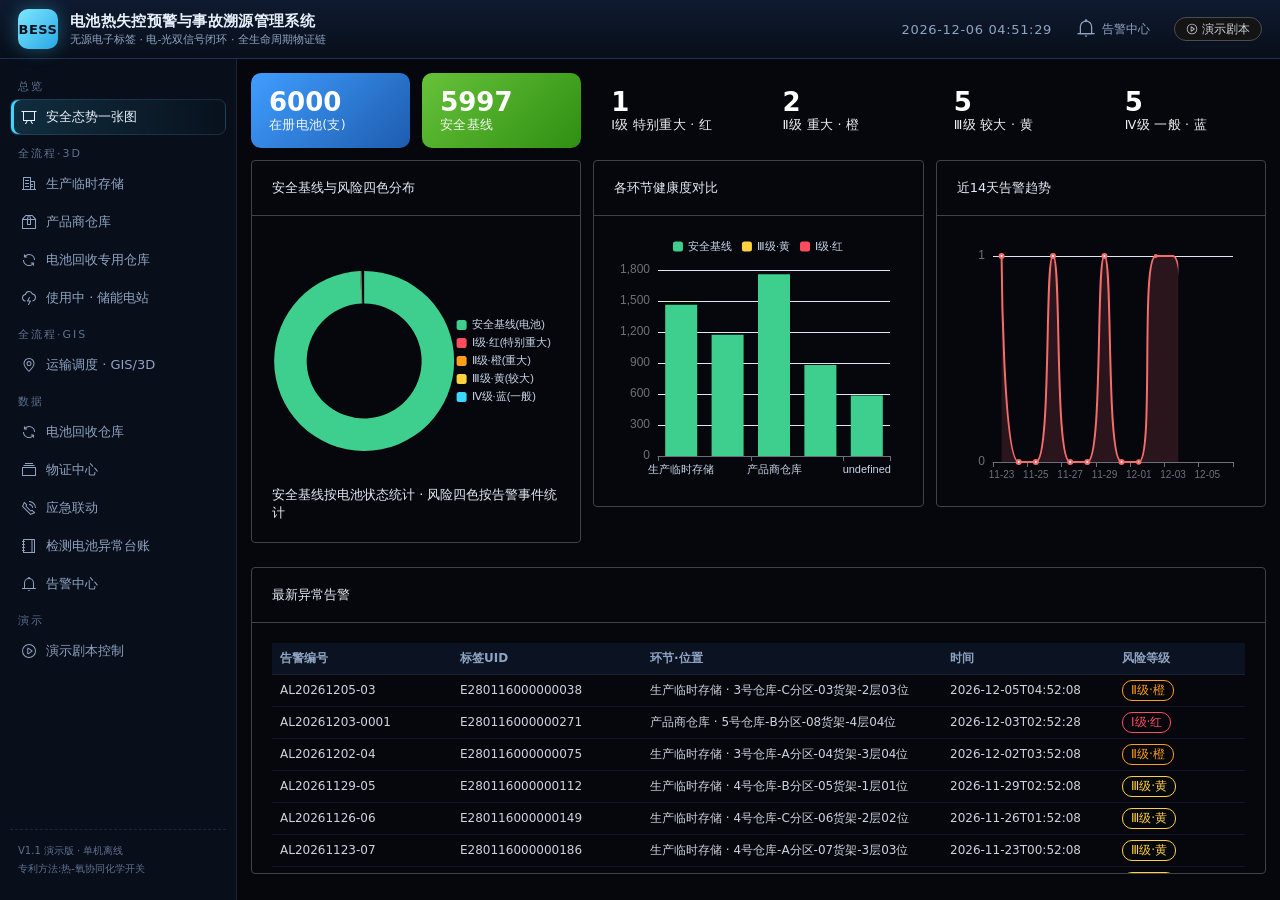
==== commit 654b969b: "fix: 3D 场景改为按物理货位容量抽样展示(生产150/仓库180/储能160/回收240),6000 只仅用于台账与统计" ====
--- a/index.html
+++ b/index.html
@@ -5,7 +5,7 @@
     <meta name="viewport" content="width=device-width, initial-scale=1.0" />
     <link rel="icon" href="data:," />
     <title>电池热失控预警与事故溯源管理系统</title>
-    <script type="module" crossorigin src="./assets/index-D6-1XTMn.js"></script>
+    <script type="module" crossorigin src="./assets/index-D3hIKjJ8.js"></script>
     <link rel="stylesheet" crossorigin href="./assets/index-vO9jjlOz.css">
   </head>
   <body>
